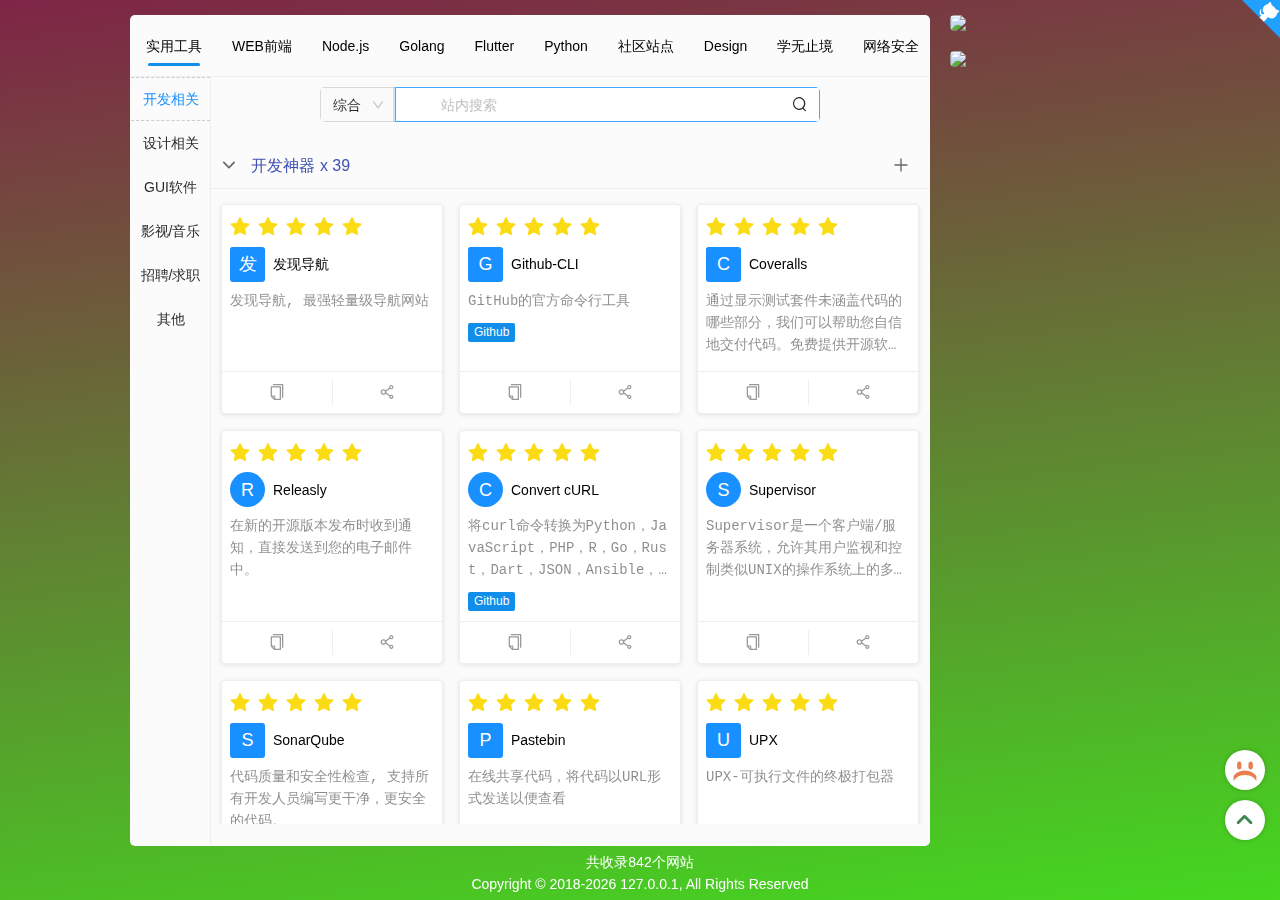
==== index.html @ 6e5c908f "Deploying to gh-pages from @ sfzylx/nav@ccaba9c7945f77d9b64f6b008d457f364b54fd8f 🚀" ====
<!DOCTYPE html>
<!--
                                                                          
                                 .--,-``-.                              
                                /   /     '.                            
                               / ../        ;                           
      ,---,                    \ ``\  .`-    '                   ,---,  
  ,-+-. /  |               .---.\___\/   \   :               ,-+-. /  | 
 ,--.'|'   |  ,--.--.    /.  ./|     \   :   |      ,---.   ,--.'|'   | 
|   |  ,"' | /       \ .-' . ' |     /  /   /      /     \ |   |  ,"' | 
|   | /  | |.--.  .-. /___/ \: |     \  \   \     /    / ' |   | /  | | 
|   | |  | | \__\/: . .   \  ' . ___ /   :   |   .    ' /  |   | |  | | 
|   | |  |/  ," .--.; |\   \   '/   /\   /   :   '   ; :__ |   | |  |/  
|   | |--'  /  /  ,.  | \   \  / ,,/  ',-    .___'   | '.'||   | |--'   
|   |/     ;  :   .'   \ \   \ \ ''\        ;/  .\   :    :|   |/       
'---'      |  ,     .-./  '---" \   \     .' \  ; \   \  / '---'        
            `--`---'             `--`-,,-'    `--" `----'               
                      
                     2018/4/26   www.nav3.cn

        ,+++++++++++++++++++++++++++++++++++++++++++++++++.
        ( We want you! https://github.com/xjh22222228/nav )
        `-,+++++++++++++++++++++++++++++++++++++++++++++++'
-->
<html data-critters-container>
  <head>
    <meta charset="utf-8">
    <base href="./">
    <meta name="author" content="https://github.com/xjh22222228">
    <meta http-equiv="X-UA-Compatible" content="IE=edge, chrome=1">
    <meta name="viewport" content="width=device-width, initial-scale=1, shrink-to-fit=no, minimum-scale=1.0, maximum-scale=1.0, user-scalable=no">
    <meta name="renderer" content="webkit">
    <!-- nav.config-start --><!-- https://github.com/xjh22222228/nav -->
  <title>发现导航 - 精选实用导航网站</title>
  <meta name="description" content="发现导航是一个轻量级免费且强大的导航网站">
  <meta name="keywords" content="免费导航,开源导航" id="xjh_2">
  <link rel="icon" href="https://gcore.jsdelivr.net/gh/xjh22222228/public@gh-pages/nav/logo.svg">
  <link rel="apple-touch-icon" href="https://gcore.jsdelivr.net/gh/xjh22222228/public@gh-pages/nav/logo.svg"><!-- nav.config-end -->
    <link rel="stylesheet" href="assets/fonts/iconfont.css" media="print" onload="this.media='all'"><noscript><link rel="stylesheet" href="assets/fonts/iconfont.css"></noscript>
    <link rel="stylesheet" href="//unpkg.com/swiper/swiper-bundle.min.css">
    <!-- nav.headerContent-start -->
    <!-- nav.headerContent-end -->
  <style>html,body{width:100%;height:100%}*,*:before,*:after{box-sizing:border-box}html{font-family:sans-serif;line-height:1.15;-webkit-text-size-adjust:100%;-ms-text-size-adjust:100%;-ms-overflow-style:scrollbar;-webkit-tap-highlight-color:rgba(0,0,0,0)}body{margin:0;color:#000000d9;font-size:14px;font-family:-apple-system,BlinkMacSystemFont,Segoe UI,Roboto,Helvetica Neue,Arial,Noto Sans,sans-serif,"Apple Color Emoji","Segoe UI Emoji",Segoe UI Symbol,"Noto Color Emoji";font-variant:tabular-nums;line-height:1.5715;background-color:#fff;font-feature-settings:"tnum"}p{margin-top:0;margin-bottom:1em}html{--antd-wave-shadow-color:#1890ff;--scroll-bar:0}@charset "UTF-8";html{-ms-text-size-adjust:100%;-webkit-text-size-adjust:100%}body{min-height:100vh;-webkit-font-smoothing:antialiased;-moz-osx-font-smoothing:grayscale;-webkit-overflow-scrolling:touch;font-size:14px}</style><link rel="stylesheet" href="styles.bec38e1c0e4fe6eb.css" media="print" onload="this.media='all'"><noscript><link rel="stylesheet" href="styles.bec38e1c0e4fe6eb.css"></noscript></head>
  <body class="dark-scrollbar-border" id="x-j-h">
    <app-xiejiahe>
      <!-- nav.loading-start --><style>.l__1{z-index:999;position:fixed;top:0;left:0;right:0;bottom:0;background-color:#fff;display:flex;align-items:center;justify-content:center;flex-direction:column;}.l__2{width:200px;height:200px;background:url("https://gcore.jsdelivr.net/gh/xjh22222228/public@gh-pages/nav/0020f4d5-9f70-4b7f-87d4-61310d1db8d1.svg");background-repeat:repeat;}.l__3{font-size:18px;margin-top:15px;font-weight:bold;color:#000;}</style>
<div class="l__1"><div class="l__2"></div><div class="l__3">......</div></div><!-- nav.loading-end -->
    </app-xiejiahe>

    <!-- nav.seo-start -->
<div data-url="https://github.com/xjh22222228/nav" data-server-time="1725008921362" data-a="x.i.e-jiahe" data-date="2024-08-30 17:08:41" data-version="8.8.1" id="META-NAV" style="z-index:-1;position:fixed;top:-10000vh;left:-10000vh;">
<div>发现导航</div><p>发现导航, 最强轻量级导航网站</p><div>Github-CLI</div><p>GitHub的官方命令行工具</p><div>Coveralls</div><p>通过显示测试套件未涵盖代码的哪些部分，我们可以帮助您自信地交付代码。免费提供开源软件库</p><div>Releasly</div><p>在新的开源版本发布时收到通知，直接发送到您的电子邮件中。</p><div>Convert cURL</div><p>将curl命令转换为Python，JavaScript，PHP，R，Go，Rust，Dart，JSON，Ansible，Elixir。</p><div>Supervisor</div><p>Supervisor是一个客户端/服务器系统，允许其用户监视和控制类似UNIX的操作系统上的多个进程。</p><div>SonarQube</div><p>代码质量和安全性检查, 支持所有开发人员编写更干净，更安全的代码。</p><div>Pastebin</div><p>在线共享代码，将代码以URL形式发送以便查看</p><div>UPX</div><p>UPX-可执行文件的终极打包器</p><div>askgit</div><p>使用SQL查询git存储库。生成报告，执行状态检查，分析代码库。</p><div>Sentry</div><p>Web应用程序，移动应用程序和游戏的实时崩溃报告。</p><div>randomuser</div><p>随机用户生成器是用于生成占位符用户信息的免费API。 获取个人资料照片，姓名等。 对于人们来说，就像Lorem Ipsum。</p><div>github-readme-stats</div><p>在你的 README 中 获取动态生成的 GitHub 统计信息</p><div>Hits</div><p>了解有多少人正在查看您的GitHub项目的简单方法</p><div>GitHub 文件加速</div><p>GitHub 文件加速</p><div>Shields IO</div><p>svg生成版本号图标</p><div>FunDebug</div><p>支持前端JavaScript，后端Node.js以及微信小程序错误监控</p><div>Asciiworld</div><p>WA！原来那些年程序猿搞怪的注释都在这里</p><div>jsfiddle</div><p>强大的前端代码在线演示的网站</p><div>CODEIF</div><p>变量命名神器</p><div>ASCIIFlow Infinity</div><p>无限的ASCII图表，保存到谷歌驱动器，调整大小，自由绘制，并直接输出到文本/HTML。</p><div>gitzip</div><p>它可以将GITHUB存储库的子文件夹/子目录作为zip并下载</p><div>Server酱</div><p>「Server酱」，英文名「ServerChan」，是一款「程序员」和「服务器」之间的通信软件。</p><div>mkcert</div><p>一个简单的零配置工具，可以使用您喜欢的任何名称制作本地可信赖的SSL开发证书</p><div>carbon</div><p>创建和分享源代码的精美图像</p><div>setup-ipsec-vpn</div><p>用于构建您自己的IPsec VPN服务器的脚本，在Ubuntu，Debian和CentOS上使用IPsec / L2TP和Cisco IPsec</p><div>nginxconfig</div><p>nginx配置生成器</p><div>GraphQL Explorer</div><p>GraphQL资源管理器利用真实的、实时的生产数据</p><div>patorjk</div><p>将文本转换成ASCII</p><div>lens</div><p>Lens控制Kubernetes集群所需的唯一IDE。它是适用于MacOS，Windows和Linux操作系统的独立应用程序。它是开源的，免费的。</p><div>public-apis</div><p>一些可用在 Web 或软件开发的开放 API 接口</p><div>astexplorer</div><p>一个Web工具，用于探索由各种解析器生成的AST</p><div>uTools</div><p>uTools是一个极简、插件化、跨平台的现代桌面软件。通过自由选配丰富的插件，打造你得心应手的工具集合</p><div>ihateregex</div><p>正则表达式备忘录</p><div>Oh My ZSH</div><p>是一个开放源代码，社区驱动的框架，用于管理zsh配置。</p><div>Tampermonkey</div><p>一款免费的浏览器扩展和最为流行的用户脚本管理器</p><div>Greasy Fork</div><p>提供用户脚本的网站</p><div>免费代理</div><p>免费HTTP代理IP</p><div>Google Workspace</div><p>Google Workspace状态信息中心</p><div>eoLinker接口管理平台</div><p>国内最大的在线接口管理服务方案供应商</p><div>YApi</div><p>YApi 是一个可本地部署的、打通前后端及QA的、可视化的接口管理平台</p><div>RAP2</div><p>Web接口管理工具，开源免费，接口自动化，MOCK数据自动生成，自动化测试，企业级管理。阿里妈妈MUX团队出品</p><div>showdoc</div><p>一个非常适合IT团队的在线API文档、技术文档工具</p><div>docsify</div><p>一个神奇的文档站点生成器</p><div>apiDoc</div><p>RESTful Web API文档生成器</p><div>docusaurus</div><p>易于维护的开源文档网站</p><div>禅道</div><p>禅道是灵活的项目管理软件</p><div>Tapd</div><p>一站式敏捷研发协作云平台, 凝聚腾讯研发方法及敏捷实践精髓, 助力企业研发更高效、协作更敏捷</p><div>Hoppscotch</div><p>一个免费，快速，美观的API请求构建器，供10万多个开发人员使用。(原名叫 Postwoman)</p><div>Sunny-Ngrok</div><p>一条命令解决的外网访问内网问题，无需任何配置，下载客户端之后直接一条命令让外网访问您的内网不再是距离</p><div>frp</div><p>一个快速反向代理，可帮助您将NAT或防火墙后面的本地服务器暴露给Internet。</p><div>zan-proxy</div><p>本地代码调试线上页面，环境再也不是问题</p><div>ngrok</div><p>ngrok是一个反向代理，通过在公共的端点和本地运行的 Web 服务器之间建立一个安全的通道。ngrok可捕获和分析所有通道上的流量，便于后期分析和重放</p><div>查MD5</div><p>MD5在线解密|md5在线破解|批量破解md5网站</p><div>JSON Web Tokens</div><p>jwt 在线解码</p><div>base64</div><p>base64在线解码编码</p><div>ipify</div><p>一个简单的公共IP地址API</p><div>归属地查询</div><p>淘宝免费归属地查询</p><div>draw</div><p>免费的在线图表软件，用于制作流程图、流程图、组织图、UML、ER和网络图</p><div>ProcessOn</div><p>免费在线作图工具,UML作图,UI界面原型设计,iOS原型设计,BPMN,流程图,思维导图,多人协作绘图</p><div>蓝湖</div><p>蓝湖是一款设计图共享平台,帮助互联网团队管理设计图</p><div>Zeplin</div><p>为设计师和前端而生的协作应用</p><div>幕布</div><p>极简大纲笔记 | 一键生成思维导图</p><div>声享</div><p>在线制作 PPT，让分享更有价值</p><div>墨刀</div><p>原型设计工具，web原型设计工具，app原型设计工具</p><div>小智LOGO</div><p>LOGO在线制作神器 - 3分钟完成LOGO设计在线生成</p><div>创客贴</div><p>一款简单易用、功能强大的线上图形设计工具</p><div>在线制作图表</div><p>信息图表是一种易于使用的信息图表和图表制造商。创建和分享美丽的信息图表，在线报告和互动地图。在这里做你自己</p><div>CLIPPING MAGIC</div><p>删除图像背景在线。使背景透明，白色等编辑，裁剪，旋转，固定颜色，添加阴影，一款在线抠图工具</p><div>稿定抠图</div><p>稿定设计是一款专为淘宝店主、新媒体运营人员和修图爱好者打造的免费在线抠图工具。</p><div>UZER.ME</div><p>超级应用空间致力于全生命周期的文档管理,无需安装,即可在线编辑Office, CAD,PS等任意格式文档,支持远程协作,全文检索,版本管理,权限管理,安全外发等.提高工作效率,降低安全风险</p><div>launchaco</div><p>免费在线制作LOGO</p><div>鹿班</div><p>鹿班 - 让设计更美好(阿里出品)</p><div>图片裁剪</div><p>在线裁剪照片大小尺寸</p><div>Bitwarden</div><p>个人和企业在任何设备上存储，共享和保护敏感数据的最简单，最安全的方法</p><div>Typeora</div><p>Typora是一款跨平台的最小Markdown编辑器，可为Markdown读者和作家提供无缝的体验</p><div>iterm2</div><p>iTerm2是Terminal的替代品，是iTerm的后续产品</p><div>Sourcetree</div><p>美丽的Git GUI中的简单性和强大功能</p><div>charles</div><p>Charles是HTTP代理/ HTTP监视器/反向代理，使开发人员可以查看其计算机与Internet之间的所有HTTP和SSL / HTTPS通信。这包括请求，响应和HTTP标头（其中包含cookie和缓存信息）。</p><div>Tunnelblick</div><p>适用于macOS的免费开源OpenVPN VPN客户端服务器软件。</p><div>Keka</div><p>macOS文件存档器, 储存更多，私密分享</p><div>Kap</div><p>使用Web技术构建的开源屏幕录像机。</p><div>Vscode</div><p>VScode是一款轻量级的编辑器，自由。 建立在开源上。 无处不在。</p><div>zenmap</div><p>开源免费的网络发现工具，通过它能够找出网络上在线的主机，并测试主机上哪些端口处于监听状态，接着通过端口确定主机上运行的应用程序类型与版本信息，最后利用它还能侦测出操作系统的类型和版本</p><div>obsproject</div><p>免费和开源软件，用于视频录制和实时流。</p><div>hyper</div><p>基于WEB技术的终端</p><div>Listary</div><p>Listary是Windows的革命性搜索实用程序，它使休闲用户和高级用户都能快速找到文件并启动应用程序！</p><div>vmware</div><p>利用VMware提供的软件定义的云，移动性，网络和安全解决方案来建立您的数字基础。</p><div>parallels</div><p>Mac和Windows虚拟化|管理Mac|VDI和RDS解决方案</p><div>mumu Android模拟器</div><p>网易MuMu[手游模拟器][安卓模拟器]</p><div>DBeaver</div><p>适用于开发人员，数据库管理员，分析师和所有需要使用数据库的人员的免费的多平台数据库工具。支持所有流行的数据库：MySQL，PostgreSQL，SQLite，Oracle，DB2，SQL Server，Sybase，MS Access，Teradata，Firebird，Apache Hive，Phoenix，Presto等</p><div>RedisDesktopManager</div><p>Redis Desktop Manager（又名RDM）—是用于Windows，Linux，MacOS和iPadOS的快速Redis数据库管理应用程序。</p><div>Sequel Pro</div><p>Sequel Pro是一个快速，易于使用的Mac数据库管理应用程序，用于处理MySQL数据库。</p><div>Robo 3T</div><p>一个现代，强大且由社区驱动的MongoDB管理工具</p><div>DataGrip</div><p>jetbrains出品的数据库管理系统</p><div>tableplus</div><p>用于关系数据库的现代，本地且友好的GUI工具：MySQL，PostgreSQL，SQLite等</p><div>TeamViewer</div><p>TeamViewer远程连接控制软件是一款随时随地连接到远程桌面电脑、移动设备及Iot,让远程连接过程更加的快速和安全,轻松实现对文件、网络及程序的实时支持或访问。</p><div>向日葵</div><p>向日葵远程控制软件是一款免费的集远程控制电脑手机、远程桌面连接、远程开机、远程管理、支持内网穿透的一体化远程控制管理工具软件</p><div>v2ray</div><p>用于构建代理绕过网络限制的平台。</p><div>clash</div><p>Go中基于规则的隧道</p><div>哔哩哔哩</div><p>国内知名的视频弹幕网站，这里有最及时的动漫新番，最棒的ACG氛围，最有创意的Up主</p><div>爱奇艺</div><p>拥有海量、优质、高清的网络视频的大型视频网站，专业的网络视频播放平台</p><div>Youtube</div><p>全球最大的视频网站</p><div>斗鱼</div><p>斗鱼 - 每个人的直播平台</p><div>疯狂影视搜索</div><p>疯狂影视搜索是一款全能影视搜索引擎，帮你找到最新影视资源，一站拥有无尽影视资源</p><div>全民vip视频在线解析</div><p>免费全网VIP视频会员免广告看电影！优酷vip解析，爱奇艺vip解析，腾讯vip解析，乐视vip解析，芒果vip解析</p><div>蜜蜂剪辑</div><p>免费在线视频剪辑、视频制作、视频剪切、视频转gif等实用功能</p><div>kk高清影院</div><p>kk高清影院,1080p电影下载,高清电影迅雷下载,免费高清电影网</p><div>自由的音乐</div><p>自由的音乐是一个免费试听并下载全网音乐的网站</p><div>智联招聘</div><p>智联招聘，更懂你的价值</p><div>前程无忧</div><p>招聘网,人才网,求职,找工作</p><div>BOSS直聘</div><p>BOSS直聘是权威领先的招聘网，开启人才网招聘求职新时代，让求职者与Boss直接开聊、加快面试、即时反馈，找工作就来BOSS直聘和Boss开聊吧</p><div>ResumeSample</div><p>程序员简历模板系列, WEB/IOS/Android/C++/node等以及通用程序员简历模板</p><div>程序员找工作黑名单</div><p>有些事情，应该被记住</p><div>看准网</div><p>看准网★中国领先的职场信息平台,专注于公司评论,晒工资,工资待遇,面试,公司福利等.您可以在看准网上匿名分享您的职业信息</p><div>TinyPNG</div><p>智能PNG和JPEG压缩，以质量和文件大小的完美平衡来优化您的图像</p><div>Squoosh</div><p>在浏览器中用不同的编解码器压缩和比较图像(Google出品)</p><div>草料二维码</div><p>用专业的二维码产品帮助企业创造价值</p><div>Feed 验证器</div><p>验证RSS是否符合标准规范</p><div>淘捏捏</div><p>淘宝信誉查询 - 淘捏捏卖家工具箱 淘宝信誉查询_淘宝信用查询_淘宝小号查询_淘宝黑号查询</p><div>天眼查</div><p>人人都在用商业安全工具_企业信息查询_公司查询_工商查询_企业信用信息查询系统</p><div>语雀</div><p>优雅高效的在线文档编辑与协同工具，让每个企业轻松拥有文档中心 - 阿里巴巴</p><div>求是潮云U盘</div><p>临时文件上传, 快速和稳定</p><div>云转换</div><p>在线免费转换视频,音频,YouTube视频到文字,视频到文字,音频到文字,语音转换成文字</p><div>Picdiet</div><p>独特且强悍的JavaScript算法，能极速压缩80%的图片大小，而不损害其质量</p><div>easyicon</div><p>在线图标转换ico、icns</p><div>Smallpdf</div><p>压缩pdf、各种文件格式转换pdf</p><div>Cool Backgrounds</div><p>生成非常酷的彩色背景图像</p><div>Unsplash Source</div><p>随机生成图片链接</p><div>石墨文档</div><p>一款轻便、简洁的在线协作文档工具，PC端和移动端全覆盖，支持多人同时对文档编辑和评论...</p><div>Emoji searcher</div><p>Emoji表情大全</p><div>imgURL</div><p>ImgURL是一个简单、纯粹的图床程序，让个人图床多一个选择</p><div>拷贝兔</div><p>跨平台分享工具，纯Web，IOS，MAC，Linux，Android互传</p><div>表格工具</div><p>一个功能强大的在线表格编辑器，支持Excel、Markdown、JSON、CSV、HTML等格式的相互转换</p><div>360查字体</div><p>360查字体 - 查版权，免纠纷</p><div>sejda</div><p>在线HTML转换pdf</p><div>AI人工智能图片放大</div><p>Bigjpg - 使用开源waifu2x人工智能深度卷积神经网络（CNN）智能无损免费放大图片</p><div>VVV文档在线导出工具</div><p>免费下载百度文库文档</p><div>在线文件编码识别</div><p>在线文件编码识别</p><div>iptv</div><p>收集来自世界各地的5000多个公共IPTV频道</p><div>临时邮箱</div><p>10分钟邮箱，临时邮箱，临时邮，临时电子邮箱，24小时邮箱，一次性邮箱，匿名邮箱，安全邮箱</p><div>jQuery</div><p>jQuery是一个JavaScript函数库</p><div>webpack</div><p>webpack是一个模块打包器</p><div>Babel</div><p>用于编写下一代 JavaScript 的编译器</p><div>ESLint</div><p>可组装的JavaScript和JSX检查工具</p><div>stylelint</div><p>一个强大的现代样式风格的linter</p><div>Mocha</div><p>Mocha是JavaScript的一种单元测试框架，既可以在浏览器环境下运行，也可以在Node.js环境下运行</p><div>MUI</div><p>MUI: 最接近原生APP体验的高性能前端框架</p><div>rollup</div><p>Rollup 是一个 JavaScript 模块打包器，可以将小块代码编译成大块复杂的代码，例如 library 或应用程序</p><div>standard</div><p>JavaScript样式指南，带有linter和自动代码修复程序</p><div>Faker</div><p>在Node.js和浏览器中生成大量逼真的假数据</p><div>sweetalert</div><p>JavaScript Alert 的漂亮替代品</p><div>Sortable</div><p>一个JavaScript库，用于在现代浏览器和触摸设备上对拖放列表进行重新排序</p><div>formilyjs</div><p>Formily 是一个由阿里巴巴集团多 BU 共建的面向中后台复杂场景的表单解决方案，它也是一个表单框架</p><div>rough-notation</div><p>一个小的JavaScript库，用于在网页上创建手绘动画并为其添加动画效果</p><div>AntV</div><p>AntV 是蚂蚁金服全新一代数据可视化解决方案</p><div>Lodash</div><p>Lodash是一个一致性、模块化、高性能的 JavaScript 实用工具库</p><div>Swiper</div><p>轻量级的移动设备触控滑块的js框架，使用硬件加速过渡</p><div>fastclick</div><p>Polyfill 解决移动端具有300ms延迟的库</p><div>Layer</div><p>丰富多样的Web弹出层组件,可轻松实现Alert/Confirm/Prompt/普通提示/页面区块/iframe/tips等等几乎所有的弹出交互</p><div>moment.js</div><p>一个轻量级的JavaScript日期库，用于解析，验证，操作和格式化日期</p><div>js-cookie</div><p>一个简单，轻量级的JavaScript API，用于处理浏览器cookie</p><div>qs</div><p>具有嵌套支持的查询字符串解析器</p><div>Mock.js</div><p>生成随机数据，拦截 Ajax 请求</p><div>GITALK</div><p>凹凸实验室出品的一款基于 Github Issue 和 Preact 开发的评论插件</p><div>prism</div><p>轻巧，强大，优雅的代码语法高亮</p><div>nprogress</div><p>顶部加载进度条</p><div>iNotify</div><p>JS实现浏览器标题闪烁，滚动，语音提示，Chrome/Safari/FireFox/IE通知</p><div>html2canvas</div><p>最流行的JavaScript屏幕截图</p><div>dayjs</div><p>使用与Moment.js兼容的API来解析，验证，操作和显示现代浏览器的日期和时间</p><div>JsBarcode</div><p>易于使用但功能强大的条形码生成器，适用于Web和Node.js</p><div>clipboard.js</div><p>现代复制到剪贴板。没有Flash。只需3kb gzipped。</p><div>lib-flexible</div><p>可伸缩布局方案, 淘宝rem解决方案</p><div>js-xss</div><p>根据白名单过滤HTML(防止XSS攻击)</p><div>mescroll</div><p>精致的下拉刷新和上拉加载 js框架.支持vue,完美运行于移动端和主流PC浏览器</p><div>better-scroll</div><p>灵感来自iscroll，它具有更好的滚动性能</p><div>pinyinjs</div><p>一个实现汉字与拼音互转的小巧web工具库</p><div>ms</div><p>使用此包可以轻松地将各种时间格式转换为毫秒。</p><div>ramda</div><p>适用于JavaScript程序员的实用函数库</p><div>decimal.js</div><p>JavaScript的任意精度Decimal类型 (0.1+0.2=0.3)</p><div>copy-to-clipboard</div><p>简单的模块公开copy功能，它将尝试使用execCommand与特定于IE的clipboardData接口的回退，最后，通常prompt使用适当的文本内容和消息</p><div>path-to-regexp</div><p>将字符串路径转换成正则表达式</p><div>autosize</div><p>autosize是一个小的独立脚本，可以自动调整textarea域的高度以适合文本</p><div>shake.js</div><p>监听手机设备摇动</p><div>progressbar</div><p>可以轻松地为Web创建响应式和时尚的进度栏。动画即使在移动设备上也表现良好</p><div>easy-mock</div><p>Easy Mock 是一个可视化，并且能快速生成模拟数据的持久化服务</p><div>Clamp.js</div><p>JS版本的多行文本溢出省略</p><div>json-bigint</div><p>带有bigints支持的JSON.parse / stringify</p><div>exif-js</div><p>用于读取EXIF图像元数据的JavaScript库</p><div>lunr.js</div><p>Lunr.js是一个用于浏览器的小型全文本搜索库。它为JSON文档建立索引，并提供一个简单的搜索界面来检索与文本查询最匹配的文档</p><div>hotkeys</div><p>强大的Javascript库，用于捕获键盘输入和输入的按键组合。它没有依赖性。</p><div>dom-to-image</div><p>使用HTML5 canvas从DOM节点生成图像</p><div>single-spa</div><p>使微前端变得简单</p><div>qiankun</div><p>为微型前端提供快速，简单和完整的解决方案</p><div>nanoid</div><p>一个很小的，安全的，URL友好的，唯一的JavaScript字符串ID生成器。</p><div>Numeral-js</div><p>一个用于格式化和处理数字的javascript库</p><div>ua-parser-js</div><p>用于从userAgent字符串检测浏览器，引擎，操作系统，CPU和设备类型/模型。支持浏览器和node.js环境</p><div>hammer.js</div><p>一个用于多点触摸手势的javascript库</p><div>i18next</div><p>i18next是一个非常流行的国际化框架，适用于浏览器或任何其他JavaScript环境（例如，node.js）。</p><div>js-lingui</div><p>JavaScript的可读，自动化和优化（5 kb）国际化</p><div>wow.js</div><p>基于Animate.css,向下滚动页面时显示CSS动画,轻松自定义动画设置：样式，延迟，长度，偏移，迭代...</p><div>Waves</div><p>受Google材质设计启发的点击效果, 波纹效果</p><div>velocity</div><p>加速JavaScript动画</p><div>anime</div><p>轻量级的JavaScript动画库。它适用于任何CSS属性，单个CSS转换，SVG或任何DOM属性以及JavaScript对象</p><div>Hover-Buttons</div><p>hover动画CSS / SCSS按钮</p><div>JavaScript-MD5</div><p>JavaScript MD5实现。兼容服务器端环境，如node.js，RequireJS等模块加载器和所有Web浏览器</p><div>js-sha1</div><p>JavaScript的简单SHA1哈希函数支持UTF-8编码。</p><div>js-base64</div><p>JavaScript的Base64实现</p><div>jsSHA</div><p>SHA-1，SHA-224，SHA3-224，SHA-256，SHA3-256，SHA-384，SHA3-384，SHA-512，SHA3-512，SHAKE128 ，和SHAKE256以及HMAC</p><div>crypto-js</div><p>加密标准的JavaScript库</p><div>pdf.js</div><p>PDF.js是一个使用HTML5构建的可移植文档格式（PDF）查看器</p><div>webuploader</div><p>百度出品，采用大文件分片并发上传，极大的提高了文件上传效率。</p><div>pdfmake</div><p>纯JavaScript中的客户端/服务器端PDF打印, HTML转换Pdf</p><div>ViewerJS</div><p>JavaScript中的文档阅读器, pdf/ppt/opt/odt等文件渲染成HTML</p><div>filepond</div><p>灵活而有趣的JavaScript文件上传库</p><div>FileSaver.js</div><p>客户端保存文件的解决方案，非常适合在客户端上生成文件的Web应用程序</p><div>jsPDF</div><p>一个使用JavaScript生成PDF的库</p><div>PhotoSwipe</div><p>适用于移动和桌面的JavaScript图像库, 图片预览</p><div>viewerjs</div><p>javascript图片预览</p><div>howler.js</div><p>现代 Web 音频 javascript 库</p><div>DPlayer</div><p>哇，这么可爱的HTML5 danmaku视频播放器</p><div>APlayer</div><p>哇，这么可爱的HTML5音乐播放器</p><div>three.js</div><p>JavaScript 3D引擎</p><div>flowy</div><p>创建流程图的最小JavaScript库</p><div>incubator-echarts</div><p>浏览器的功能强大的交互式图表和可视化库</p><div>d3</div><p>借助SVG，Canvas和HTML使数据栩栩如生。</p><div>uikit</div><p>一款轻量级、模块化的前端框架可快速构建强大的web前端界面</p><div>JsBridge</div><p>android java和javascript桥接，灵感来自微信webview jsbridge</p><div>DSBridge-Android</div><p>一个现代的跨平台JavaScript桥接，通过它您可以在JavaScript和本机之间同步或异步地调用彼此的功能</p><div>joi</div><p>对象模式验证</p><div>validator.js</div><p>字符串验证插件、表单验证</p><div>async-validator</div><p>异步验证器</p><div>yup</div><p>无效的简单对象架构验证</p><div>localForage</div><p>离线存储，使用简单但功能强大的API包装IndexedDB，WebSQL或localStorage。</p><div>introjs</div><p>为您的网站和项目提供新功能介绍和逐步用户指南的更好方法</p><div>shepherd</div><p>引导您的用户浏览您的应用程序</p><div>bootstrap-tour</div><p>使用Twitter Bootstrap Popovers快速方便地进行产品浏览</p><div>React</div><p>用于构建用户界面的 JavaScript 库</p><div>React Router</div><p>React 路由管理</p><div>Redux</div><p>React 状态管理</p><div>create-react-app</div><p>React官方脚手架</p><div>React Redux</div><p>Redux的官方React绑定(通常配合redux使用)</p><div>redux-actions</div><p>Redux的Flux标准action实用程序(用于生成action)</p><div>redux-thunk</div><p>Redux的Thunk中间件, 用于处理异步逻辑</p><div>redux-saga</div><p>一个旨在使应用程序副作用（即异步事物，如数据获取和不纯的东西，如访问浏览器缓存）更容易管理，执行更高效，易于测试，以及更好地处理故障的库</p><div>React Native</div><p>使用React构建原生APP程序的框架</p><div>React Navigation</div><p>为您的本地应用程序提供路由和导航</p><div>expo</div><p>用于制作跨平台移动应用程序的Expo平台</p><div>ant-design-mobile-rn</div><p>一个基于 React Native 的 UI 组件库</p><div>Ant Design</div><p>Ant Design - A UI Design Language</p><div>MATERIAL-UI</div><p>React 组件用于更快速、更简便的 web 开发。你也可以建立你自己的设计系统，或者从 Material Design 开始</p><div>element</div><p>elementUI组件库</p><div>react-bootstrap</div><p>基于Bootstrap 3构建的组件库</p><div>evergreen</div><p>Evergreen是一个React UI框架，用于在Web上构建雄心勃勃的产品。由Segment带给您。</p><div>@alifd/next</div><p>@alifd/next 是 Alibaba Fusion Design 的官方 React 实现, 赋能企业中后台产品开发</p><div>zent</div><p>Zent 是有赞 PC 端 WebUI 规范的 React 实现，提供了一整套基础的 UI 组件以及一些常用的业务组件</p><div>React95</div><p>装修一新的现代的应用程序做出React Windows95的UI组件。</p><div>rsuite</div><p>React Suite 是一套 React 组件库，为后台产品而生。同时也是一个具有贴心设计以及对开发者友好的 UI 框架</p><div>chakra-ui</div><p>适用于您的React应用程序的简单，模块化和可访问的UI组件</p><div>Ant Design Mobile</div><p>一个基于 Preact / React / React Native 的 UI 组件库</p><div>React Helmet</div><p>这个可重用的反应组件将管理对文档头的所有更改</p><div>react-image-crop</div><p>用于React的响应式图像裁剪工具</p><div>React Helmet</div><p>这个可重用的反应组件将管理对文档头的所有更改</p><div>react-transition-group</div><p>当React组件进入或离开DOM时执行动画的简单方法</p><div>React Loadable</div><p>用于加载具有promise的组件的更高阶组件 - 路由懒加载</p><div>react-swipe</div><p>基于swipe.js封装的react组件/走马灯</p><div>Ant Motion</div><p>使用 Ant Motion 能够快速在 React 框架中使用动画,我们提供了单项，组合动画，以及整套解决方案</p><div>video-react</div><p>网络视频播放器使用React库从头开始构建HTML5世界</p><div>react-keeper</div><p>一个react路由库，更适合移动端使用，拥有缓存等功能</p><div>Fusion Design</div><p>基于React构建的Web可配置组件库</p><div>recharts</div><p>基于 React和D3 的组合式图表库</p><div>react-json-view</div><p>JSON查看器</p><div>BizCharts</div><p>基于G2和React的强大数据可视化库</p><div>react-draggable</div><p>一个简单的组件，用于使元素可拖动</p><div>react-slick</div><p>react走马灯组件</p><div>react-color</div><p>react 拾色器</p><div>react-intl</div><p>国际化React应用程序。这个库提供了React组件和一个API，用于格式化日期，数字和字符串，包括复数形式和处理翻译</p><div>react-data-grid</div><p>使用React构建的类似于Excel的网格组件，具有编辑器，键盘导航，复制和粘贴等功能</p><div>react-virtualized</div><p>React组件可有效呈现大型列表和表格数据</p><div>react-live</div><p>一个用于实时编辑React组件的灵活组件库</p><div>formik</div><p>在React中轻松创建表单</p><div>react-move</div><p>一个React组件，它创建可移动，可拖动，可调整大小，可缩放，可旋转，可扭曲，可收缩，可分组，可捕捉。</p><div>react-dnd</div><p>React DnD是一组React实用程序，可帮助您构建复杂的拖放接口，同时保持组件分离</p><div>react-beautiful-dnd</div><p>漂亮的和可访问的拖放列表</p><div>react-rnd</div><p>一个可调整大小且可拖动的React组件。</p><div>ANT DESIGN PRO</div><p>开箱即用的中台前端/设计解决方案</p><div>enzyme</div><p>适用于React的JavaScript测试实用程序</p><div>Jest</div><p>Jest是一个令人愉快的JavaScript测试框架，专注于简单性。</p><div>umijs</div><p>插件化的企业级前端应用框架。</p><div>DvaJS</div><p>基于React和Redux的轻量级和elm风格框架</p><div>umijs/hooks</div><p>你可以将 umi hooks 使用在任何地方，和任意组件库搭配使用。虽然我们的代码示例都是基于 ant design 的，但是并不代表我们的 Hooks 只能和 ant design 配合使用</p><div>umi-plugin-cache-route</div><p>路由缓存，类似vue keep-alive</p><div>React.js 小书</div><p>这是一本关于 React.js 的小书</p><div>TypeScript-React-Starter</div><p>TypeScript和React的入门模板，带有详细的README，描述了如何将两者结合使用。</p><div>react-redux-typescript-guide</div><p>TypeScript中的React和 Redux - 使用说明</p><div>Mobx</div><p>简单、可扩展的状态管理</p><div>next.js</div><p>服务端渲染框架、SEO解决方案</p><div>nwb</div><p>适用于Web的React，Preact，Inferno和Vanilla JS应用，React库和其他npm模块的工具包，无需配置</p><div>ahooks</div><p>为 React Hooks 而生</p><div>react-app-rewired</div><p>覆盖create-react-app webpack配置而不弹出</p><div>Vue.js</div><p>渐进式JavaScript 框架</p><div>Vue Router</div><p>Vue Router 是 Vue.js 官方的路由管理器</p><div>Vuex</div><p>Vuex 是一个专为 Vue.js 应用程序开发的状态管理模式。</p><div>vue-devtools</div><p>vue.js调试工具</p><div>vue-cli</div><p>Vue.js开发的标准脚手架工具</p><div>vuepress</div><p>Vue 驱动的静态网站生成器</p><div>Vue SSR</div><p>Vue服务端渲染、SEO解决方案</p><div>vue-class-component</div><p>用于类式Vue组件的ECMAScript / TypeScript装饰器。</p><div>eslint-plugin-vue</div><p>Vue.js的官方ESLint插件</p><div>vite</div><p>Vite是一个经过验证的Web开发人员构建工具，可在开发过程中通过本机ES模块导入为您的代码提供服务，并将其与Rollup捆绑在一起进行生产</p><div>Vue 组合式 API</div><p>Vue 组合式 API在线文档阅读</p><div>iView</div><p>一套基于 Vue.js 的高质量UI 组件库</p><div>Element</div><p>一套为开发者、设计师和产品经理准备的基于 Vue 2.0 的桌面端组件库</p><div>Element Plus</div><p>支持Vue3.0的Element</p><div>Muse-UI</div><p>基于 Vue 2.0 优雅的 Material Design UI 组件库</p><div>Ant Design Vue</div><p>这里是 Ant Design 的 Vue 实现，开发和服务于企业级后台产品</p><div>vuetify</div><p>让Vue和Material Design的强大力量在开发上助您一臂之力</p><div>bootstrap-vue</div><p>BootstrapVue为Vue.js提供了最全面的Bootstrap 4组件和网格系统实现之一，并提供了广泛的自动WAI-ARIA可访问性标记</p><div>vue-material</div><p>Vue material简单，轻巧，完全符合Google Material Design规范</p><div>buefy</div><p>Buefy是一个基于Bulma框架和设计的Vue.js响应式UI组件的轻量级库。</p><div>vant</div><p>轻量、可靠的移动端 Vue 组件库</p><div>vux</div><p>一个凑合的 Vue.js 移动端 UI 组件库</p><div>cube-ui</div><p>基于 Vue.js 实现的精致移动端组件库</p><div>Mand Mobile</div><p>面向金融场景的Vue移动端UI组件库，丰富、灵活、实用，快速搭建优质的金融类产品，让复杂的金融场景变简单</p><div>Mint UI</div><p>基于 Vue.js 的移动端组件库</p><div>NutUI</div><p>一套京东风格的轻量级移动端Vue组件库</p><div>vue-awesome-swiper</div><p>基于swiper封装的轮播图组件</p><div>vue-meta</div><p>管理Vue 2.0组件中的页面元信息。支持SSR + Streaming</p><div>vue-scroller</div><p>Vue Scroller是Vonic UI 的基础组件。为了平滑滚动，拉动刷新和无限加载。</p><div>vue-infinite-loading</div><p>Vue.js的无限滚动插件(支持向上和向下)</p><div>iview-admin</div><p>基于iView的Vue 2.0管理系统模板</p><div>nuxt</div><p>Vue.js 通用应用框架</p><div>创建nuxt的脚手架工具</div><p>create-nuxt-app</p><div>Angular</div><p>一个框架，移动 & 桌面</p><div>angular-cli</div><p>用于Angular CLI脚手架工具</p><div>augury</div><p>Angular调试和可视化工具</p><div>NG-ZORRO</div><p>基于Ant Design的Angular企业级UI组件</p><div>ng-bootstrap</div><p>基于Bootstrap 4的Angular组件</p><div>element-angular</div><p>Element Angular组件库</p><div>primeng</div><p>PrimeNG是Angular的丰富UI组件的集合</p><div>material</div><p>Material Design是一个统一的视觉，动作和交互设计系统的规范，适用于不同的设备。</p><div>material</div><p>Material Design是一个统一的视觉，动作和交互设计系统的规范，适用于不同的设备。</p><div>小程序开发</div><p>微信小程序</p><div>小游戏开发</div><p>微信小游戏</p><div>mpvue</div><p>Vue.js 开发小程序的前端框架。框架基于 Vue.js 核心</p><div>wepy</div><p>官方小程序组件化开发框架</p><div>mpx</div><p>Mpx是一款致力于提高小程序开发体验的增强型小程序框架(滴滴出品，基于vue)</p><div>uni-app</div><p>uni-app 是使用 Vue 语法开发小程序、H5、App的统一框架</p><div>omix</div><p>腾讯原生小程序框架 OMIX 2.0</p><div>vant-weapp</div><p>轻量、可靠的小程序 UI 组件库</p><div>weui-wxss</div><p>这是一套基于样式库weui-wxss开发的小程序扩展组件库，同微信原生视觉体验一致的UI组件库</p><div>wxParse</div><p>wxParse-微信小程序富文本解析自定义组件，支持HTML及markdown解析</p><div>mpvue-wxParse</div><p>适用于 Mpvue 的微信小程序富文本解析自定义组件</p><div>echarts-for-weixin</div><p>ECharts 的微信小程序版本</p><div>腾讯位置服务</div><p>微信小程序原生LBS能力的最佳拍档</p><div>ColorUI</div><p>鲜亮的高饱和色彩，专注视觉的小程序组件库</p><div>weapp-input-frame</div><p>验证码、支付密码输入框组件</p><div>JS接口签名校验工具</div><p>微信 JS 接口签名校验工具</p><div>接口调试工具</div><p>微信公众平台接口调试工具</p><div>computed</div><p>小程序自定义组件 computed / watch 扩展</p><div>awesome-github-wechat-weapp</div><p>微信小程序开源项目库汇总</p><div>awesome-wechat-weapp</div><p>微信小程序开发资源汇总</p><div>微信开放社区</div><p>小程序开发者专区，微信公众平台,微信开放社区,开发者专区</p><div>wechat-format</div><p>微信公众号排版编辑器，转换 Markdown 到微信特制的 HTML</p><div>微信开放平台</div><p>微信开放平台</p><div>CSS3 UI Lib</div><p>CSS动画集成、在线调试阴影</p><div>CSS Sprites Generator</div><p>CSS雪碧图生成</p><div>CSS渐变调试器</div><p>前端开发调试CSS渐变必备神器</p><div>Animista</div><p>在线生成CSS动画</p><div>CSS Gradient</div><p>CSS渐变调试并生成CSS代码</p><div>Grabient</div><p>CSS渐变调试并生成CSS代码，还可以角度变换</p><div>px与em单位转换</div><p>px与em单位转换</p><div>CSS三角形產生器</div><p>CSS三角形產生器 - 使用純CSS繪畫三角形</p><div>SassMeister</div><p>将sass语法转换成CSS语法</p><div>transfonter</div><p>字体图标转换Base64</p><div>Loading集合</div><p>上千种Loading认你选</p><div>CSS Reference</div><p>css参考是一个免费的视觉指导css。它以最受欢迎的特性为特色，并用插图和动画示例对其进行说明</p><div>在线CSS阴影调试</div><p>CSS3 Box Shadow(阴影)效果在线调试工具</p><div>正则表达式验证器</div><p>验证JavaScript正则表达式</p><div>JSON在线解析及格式化验证</div><p>json在线解析,json格式化,json格式验证,json转xml,xml转json</p><div>prettier</div><p>Prettier是一个固定的代码格式化程序。它通过解析代码并使用自己的规则重新打印它来强制执行一致的样式，这些规则考虑了最大行长度，并在必要时包装代码</p><div>正则表达式在线测试</div><p>正则表达式在线测试</p><div>spy-debugger</div><p>微信调试，各种WebView样式调试、手机浏览器的页面真机调试。便捷的远程调试手机页面、抓包工具，支持：HTTP/HTTPS，无需USB连接设备</p><div>VConsole</div><p>一个轻量、可拓展、针对手机网页的前端开发者调试面板</p><div>Staticfile CDN</div><p>免费CDN服务，包括 JavaScript、CSS、图片和 swf 等静态文件</p><div>jsDelivr</div><p>jsDelivr – 开源 CDN</p><div>BootCDN</div><p>稳定、快速、免费的前端开源项目 CDN 加速服务</p><div>cdnjs</div><p>面向Web开发人员的免费和开源公共Web CDN！</p><div>FunDebug</div><p>支持前端JavaScript，后端Node.js以及微信小程序错误监控</p><div>前端兼容性查询</div><p>前端查询API各个厂商兼容性情况</p><div>Browserhacks</div><p>Browserhacks是来自各个互联网的浏览器特定CSS和JavaScript hacks的广泛列表。</p><div>Character Entity Reference Chart</div><p>字符实体参考图，&gt;</p><div>awesome-web-editor</div><p>开源web编辑器汇总列表</p><div>jsfiddle</div><p>强大的前端代码在线演示的网站</p><div>jsperf</div><p>jsPerf旨在提供一种简单的方法来创建和共享测试用例，通过运行基准测试来比较不同JavaScript代码段的性能</p><div>codesandbox</div><p>codesandbox是为Web应用程序定制的在线编辑器。</p><div>HTML Reference</div><p>所有HTML元素和属性的免费指南参考</p><div>jsbin</div><p>一个轻量级的html/css/js在线编辑器Debug调试器</p><div>jsfuck</div><p>JSFuck是基于JavaScript原子部分的深奥和教育性编程风格。它仅使用六个不同的字符来编写和执行代码。</p><div>Bootstrap</div><p>Bootstrap 是一个用于快速开发 Web 应用程序和网站的前端框架</p><div>Sass</div><p>Sass 是成熟、稳定、强大的 CSS 扩展语言</p><div>Less</div><p>Less 是一门 CSS 预处理语言,它扩展了 CSS 语言,增加了变量、Mixin、函数等特性</p><div>magic</div><p>CSS3动画特效</p><div>Animate.css</div><p>CSS动画的跨浏览器库,简单易用</p><div>normalize.css</div><p>使浏览器更加一致地呈现所有元素并符合现代标准。它只针对需要规范化的样式</p><div>Hover</div><p>CSS3动力悬停效果的集合，适用于链接，按钮，徽标，SVG，特色图像等</p><div>github-markdown-css</div><p>复制GitHub Markdown样式的最小CSS量</p><div>autoprefixer</div><p>Autoprefixer是一款自动管理浏览器前缀的插件，它可以解析CSS文件并且添加浏览器前缀到CSS内容里</p><div>vivify</div><p>Vivify是免费的CSS动画库。</p><div>cubic-bezier</div><p>在线制作CSS动画</p><div>iconfont</div><p>阿里妈妈MUX倾力打造的矢量图标管理、交流平台</p><div>Font Awesome</div><p>一套绝佳的图标字体库和CSS框架</p><div>LivIcons Evolution</div><p>会动的纯svg矢量图标库</p><div>ionicons</div><p>适用于Ionic Framework和Web应用程序的高级图标字体</p><div>material-design-icons</div><p>Google的Material Design图标</p><div>css battle</div><p>在线比拼CSS</p><div>学习CSS布局</div><p>学习CSS布局</p><div>TypeScript</div><p>TypeScript 是一种由微软开发的自由和开源的编程语言，它是JavaScript的一个超集</p><div>TypeSearch</div><p>搜索typescript 类型包 @types/node</p><div>DefinitelyTyped</div><p>高质量TypeScript类型定义的存储库</p><div>typescript-eslint</div><p>Monorepo用于所有工具，使ESLint能够支持TypeScript</p><div>awesome-typescript</div><p>用于客户端和服务器端开发的强大TypeScript资源的集合。在TypeScript中编写精彩的JavaScript</p><div>TypeScript 入门教程</div><p>TypeScript 入门教程</p><div>JavaScript 20 年</div><p>JavaScript 20 年</p><div>你不知道的JavaScript</div><p>你不知道的JavaScript</p><div>现代 JavaScript 教程</div><p>以最新的 JavaScript 标准为基准。通过简单但足够详细的内容，为你讲解从基础到高阶的 JavaScript 相关知识</p><div>ECMAScript 6入门</div><p>ECMAScript 6入门</p><div>JavaScript教程</div><p>JavaScript 标准参考教程</p><div>JavaScript Puzzlers</div><p>你真的了解JavaScript吗？来试试吧！</p><div>InterviewMap</div><p>打造最好的面试图谱</p><div>飞冰早报</div><p>飞冰早报</p><div>jsdoc</div><p>用于JavaScript的API文档生成器。</p><div>30 seconds of code</div><p>精选的有用JavaScript代码段集合，您可以在30秒或更短的时间内理解这些代码段。</p><div>33-js-concepts</div><p>JavaScript开发者应懂的33个概念</p><div>ECMAScript Proposals</div><p>跟踪ECMAScript 提案</p><div>ecma262</div><p>ECMA-262的状态，流程和文档</p><div>JavaScript 秘密花园</div><p>JavaScript 语言最古怪用法的文档集合</p><div>Airbnb JavaScript 编码规范</div><p>Airbnb JavaScript 编码规范</p><div>Daily-Interview-Question</div><p>工作日每天一道前端大厂面试题，祝大家天天进步，一年后会看到不一样的自己</p><div>javascript-algorithms</div><p>JavaScript 算法与数据结构</p><div>weekly</div><p>前端精读周刊</p><div>Node.js</div><p>Node.js® 是一个基于 Chrome V8 引擎 的 JavaScript 运行时</p><div>npm1</div><p>npm是JavaScript世界的包管理工具,并且是 Node.js 平台的默认包管理工具</p><div>urllib</div><p>在复杂的世界中请求HTTP(s)URL</p><div>formstream</div><p>multipart / form-data编码流，用于文件上传的帮助程序。</p><div>validate-npm-package-name</div><p>给我一个字符串，我会告诉你它是否是有效的npm软件包名称</p><div>Yarn</div><p>快速、可靠、安全的依赖管理</p><div>awesome-nodejs</div><p>Node.js软件包和资源</p><div>nodebestpractices</div><p>最大的Node.js最佳实践列表</p><div>NodeBB</div><p>基于Node.js的论坛软件，为现代网站</p><div>Ghost</div><p>Ghost 是基于 Node.js 构建的开源博客平台。Ghost 具有易用的书写界面和体验,博客内容默认采用 Markdown 语法书写。Ghost 的目标是取代臃肿的 Wordpress</p><div>nodebestpractices</div><p>Node.js 最佳实践, 最大的汇集，且每周都在增长 - 当前，超过50个最佳实现，样式指南，架构建议已经呈现</p><div>request</div><p>简化的HTTP请求客户端</p><div>superagent</div><p>一个小型渐进式客户端HTTP请求库，Node.js模块具有相同的API，具有许多高级HTTP客户端功能</p><div>axios</div><p>基于Promise的HTTP客户端，用于浏览器和node.js</p><div>node-fetch</div><p>一个轻量级的模块，将window.fetch带到Node.js</p><div>bent</div><p>带有async await的功能性JS HTTP客户端（Node.js和Fetch）</p><div>superagent-proxy</div><p>superagent代理扩展，这使您可以通过某种代理来代理HTTP请求</p><div>Puppeteer</div><p>Puppeteer是一个Node库，它提供了一个高级API来通过DevTools协议控制Chromium或Chrome</p><div>cypress</div><p>对浏览器中运行的所有内容进行快速，轻松和可靠的测试，（类Puppeteer）</p><div>Mocha</div><p>Node.js和浏览器的简单，灵活，有趣的JavaScript测试框架</p><div>chai</div><p>node.js的BDD/TDD断言框架和可以与任何测试框架配对的浏览器</p><div>ava</div><p>未来的JavaScript测试运行器</p><div>Jest</div><p>Jest是一个令人愉快的JavaScript测试框架，专注于简单性。</p><div>testcafe</div><p>一个Node.js工具，用于自动化端到端Web测试</p><div>jest-puppeteer</div><p>使用Jest＆Puppeteer运行测试 🎪✨</p><div>ts-jest</div><p>具有对Jest的Sourcemap支持的TypeScript预处理器</p><div>jest-extended</div><p>扩展 jest 匹配器</p><div>node-mysql2</div><p>node.js的快速node-mysql兼容的mysql驱动程序</p><div>sequelize</div><p>基于 promise 的 Node.js ORM, 目前支持 Postgres, MySQL, SQLite 和 Microsoft SQL Server. 它具有强大的事务支持, 关联关系, 读取和复制等功能</p><div>mongoose</div><p>mongodb对象模型设计用于在异步环境中工作。</p><div>ioredis</div><p>适用于Node.js，以性能为中心且功能齐全的Redis客户端。</p><div>objection.js</div><p>Objection.js是Node.js的一个ORM ，它旨在避免使用SQL和底层数据库引擎的全部功能，同时尽可能简单地将magic保持在最低限度。</p><div>nedb</div><p>JavaScript数据库，用于Node.js，nw.js，electron和浏览器</p><div>typeorm</div><p>ORM for TypeScript和JavaScript（ES7，ES6，ES5）。支持MySQL，PostgreSQL，MariaDB，SQLite，MS SQL Server，Oracle，WebSQL数据库。适用于NodeJS，浏览器，Ionic，Cordova和Electron平台</p><div>knexjs</div><p>PostgreSQL，MySQL和SQLite3的查询构建器，旨在灵活，可移植且易于使用。</p><div>node-redis</div><p>高性能Node.js Redis客户端。</p><div>node-canvas</div><p>node-canvas是Node.js的Cairo -backed Canvas实现。</p><div>svg-captcha</div><p>在node.js中生成svg验证码</p><div>ccap</div><p>node.js使用C++库CImg生成验证码，无需安装任何其他库或软件</p><div>text-to-svg</div><p>将文本转换为SVG路径而不依赖于本机</p><div>svg2png</div><p>使用PhantomJS将SVG转换为PNG</p><div>node-http-proxy</div><p>一个HTTP可编程代理库，支持websocket。它适用于实现反向代理和负载平衡器等组件</p><div>http-proxy-middleware</div><p>用于连接，快速和浏览器同步的单线程node.js http-proxy中间件（基于node-http-proxy）</p><div>esprima</div><p>ECMAScript解析基础架构，可进行多用途分析, 将代码转换成AST</p><div>recast</div><p>JavaScript AST转换器，非破坏性漂亮打印机和自动源映射生成器</p><div>node-xlsx</div><p>NodeJS excel文件解析器和构建器</p><div>fs-extra</div><p>操作系统文件，用于替代内置的fs模块</p><div>js-xlsx</div><p>SheetJS社区版 - 电子表格工具包</p><div>node-archiver</div><p>文件压缩</p><div>wechat-oauth</div><p>微信公共平台OAuth接口消息接口服务中间件与API SDK</p><div>wechat-api</div><p>微信公共平台API</p><div>wechat</div><p>微信公共平台消息接口服务中间件</p><div>wechaty</div><p>是适用于微信个人帐户的Bot SDK ，可以帮助您创建6行javascript的机器人</p><div>Glob</div><p>匹配文件。 **/*.js</p><div>prompts</div><p>轻巧，美观和用户友好的交互式提示</p><div>enquirer</div><p>时尚，直观和用户友好的提示</p><div>cli-table3</div><p>带有Node.JS的CLI的漂亮unicode表</p><div>commander.js</div><p>node.js命令行界面的完整解决方案，受Ruby指挥官的启发</p><div>ora</div><p>优雅的终端微调器</p><div>Inquirer.js</div><p>常用交互式命令行用户界面的集合</p><div>shelljs</div><p>Node.js的可移植Unix shell命令</p><div>download-git-repo</div><p>下载并提取git存储库（GitHub，GitLab，Bitbucket）</p><div>node-semver</div><p>node的semver解析器</p><div>node-progress</div><p>node.js的灵活ascii进度条</p><div>node-qrcode</div><p>二维码生成</p><div>open</div><p>打开URL，文件，可执行文件等内容。跨平台。</p><div>ssh2</div><p>用纯JavaScript编写的SSH2客户端和服务器模块，用于node.js</p><div>minimist</div><p>解析参数选项</p><div>node-clear</div><p>清空终端屏幕信息</p><div>chalk</div><p>终端字符串样式</p><div>yargs</div><p>通过解析参数并生成优雅的用户界面来帮助您构建交互式命令行工具。</p><div>handlebars</div><p>JavaScript模板引擎</p><div>ejs</div><p>JavaScript模板引擎</p><div>mustache.js</div><p>使用JavaScript的无逻辑{{mustache}}模板</p><div>node-xml2js</div><p>简单的XML到JavaScript对象转换器。它支持双向转换。使用sax-js和 xmlbuilder-js</p><div>iconv-lite</div><p>纯JavaScript中转换字符编码。</p><div>node-uuid</div><p>在JavaScript中生成符合RFC的UUID</p><div>nativefier</div><p>使任何网页成为桌面应用程序</p><div>getmac</div><p>通过Node.js获取当前计算机的mac地址</p><div>http-server</div><p>一个简单的零配置命令行http服务器</p><div>node-schedule</div><p>Node的类似cron-like和非not-cron-like的作业调度程序。</p><div>qrcode-terminal</div><p>QRCode终端版</p><div>localtunnel</div><p>localtunnel将您的localhost暴露给世界，以便于测试和共享！无需混淆DNS或部署只是为了让其他人测试您的更改</p><div>passport</div><p>Node.js的简单，不显眼的身份验证</p><div>parameter</div><p>参数验证工具</p><div>bytes</div><p>用于解析字符串字节, b/kb/mb/gb/tb/pb</p><div>js-yaml</div><p>JavaScript YAML解析器和转储器。非常快</p><div>acorn</div><p>一个小型，基于JavaScript的快速JavaScript解析器</p><div>figlet.js</div><p>用JavaScript编写的FIG驱动程序，旨在完全实现FIGfont规范, 生成ascii</p><div>node-printer</div><p>本机 node.js 打印机</p><div>fontmin</div><p>无缝缩小字体</p><div>morgan</div><p>Node.js的HTTP请求记录器中间件</p><div>jsdom</div><p>与Node.js一起使用的各种Web标准的JavaScript实现</p><div>Electron</div><p>使用 JavaScript, HTML 和 CSS 构建跨平台的桌面应用</p><div>electron-packager</div><p>通过JS或CLI自定义和封装您的Electron应用程序与特定于操作系统的软件包（.app，.exe等）</p><div>electron-installer-dmg</div><p>使用AppDMG为电子应用程序创建DMG安装程序</p><div>electron-vue</div><p>基于 vue (基本上是它听起来的样子) 来构造 electron 应用程序的样板代码。</p><div>electron-builder</div><p>一个开箱即用的完整解决方案，用于将Electron, Proton Native or Muon 打包、构建成支持macOS, Windows and Linux三大系统的，可”自动更新”的可发布安装程序</p><div>electron-react-boilerplate</div><p>基于React可扩展跨平台应用程序的App</p><div>menubar</div><p>Electron创建菜单栏桌面应用程序的高级方法。</p><div>nw.js</div><p>从DOM/WebWorker层,直接调用所有的Node模块，使用现有的web技术，开启一个全新的编写应用的方式</p><div>nw-builder</div><p>以编程方式或通过CLI 构建适用于Mac，Win和Linux的NW.js应用程序。</p><div>nwjs-ffmpeg-prebuilt</div><p>FFMpeg预构建的二进制文件具有专有的编解码器和构建窗口。</p><div>nest</div><p>Nest 是一个用于构建高效，可扩展的 Node.js 服务器端应用程序的框架。它使用渐进式 JavaScript，内置并完全支持 TypeScript（但仍然允许开发人员使用纯 JavaScript 编写代码）并结合了 OOP（面向对象编程），FP（功能编程）和 FRP（功能反应编程）的元素</p><div>awesome-nestjs</div><p>NestJS的精选列表</p><div>Egg.js</div><p>Egg.js 为企业级框架和应用而生，我们希望由 Egg.js 孕育出更多上层框架，帮助开发团队和开发人员降低开发和维护成本</p><div>egg-validate</div><p>基于 parameter 封装的参数验证插件</p><div>egg-mailer</div><p>基于 nodemailer 封装的参数验证插件</p><div>Koa</div><p>Koa -- 基于Node.js 平台的下一代web开发框架</p><div>Express</div><p>Express - 快速、开放、极简的 Web 开发框架</p><div>node-inspector</div><p>Node.js调试器基于Blink Developer Tools</p><div>debug</div><p>一个微小的JavaScript调试工具，以Node.js核心的调试技术为模型。适用于Node.js和Web浏览器</p><div>ndb</div><p>ndb是针对Node.js的改进调试体验，由Chrome DevTools启用</p><div>nvm</div><p>Node版本管理器 - 用于管理多个活动node.js版本的简单bash脚本</p><div>nvm-windows</div><p>适用于Windows的node.js版本管理实用程序</p><div>nvs</div><p>Node Version Switcher - 用于在Node.js的版本和分支之间切换的跨平台工具(受到nvm的启发)</p><div>n</div><p>Node.js版本管理：无配置文件，无复杂的API，非常简单</p><div>log4js-node</div><p>log4js 是一个 nodejs 日志管理工具，可以将日志以各种形式输出到各种渠道。</p><div>node-bunyan</div><p>用于node.js服务的简单快速的JSON日志记录模块</p><div>yeoman</div><p>一套用于自动化开发工作流程的工具</p><div>nodemailer</div><p>发送来自Node.js的电子邮件 - 很容易就像蛋糕一样！</p><div>gh-pages</div><p>将文件发布到GitHub上的gh-pages分支的常规任务</p><div>terser</div><p>适用于ES6+的JavaScript解析器，mangler和压缩器工具包</p><div>Awehunt</div><p>npm包下载量曲线对比图</p><div>nodemon</div><p>监视node.js应用程序中的任何更改并自动重新启动服务器 - 非常适合开发</p><div>pkg</div><p>将Node.js项目打包成可执行文件</p><div>npm-check-updates</div><p>查找package.json或bower.json允许的更新版本的软件包依赖项</p><div>husky</div><p>husky 可以防止错误的 git commit, git push 等</p><div>bundlephobia</div><p>找出在项目中添加新的依赖项的包大小</p><div>npm-run-all</div><p>一个CLI工具，可并行或顺序运行多个npm脚本</p><div>dotenv</div><p>从.env加载用于nodejs项目的环境变量</p><div>cross-env</div><p>运行跨平台设置和使用环境变量的脚本</p><div>nrm</div><p>npm源快速切换， npm, cnpm, taobao, nj, 内网</p><div>Deno</div><p>一个安全的运行时的JavaScript和TypeScript</p><div>Deno 标准库</div><p>Deno 标准库</p><div>Deno</div><p>适用于Deno的Visual Studio Code插件</p><div>Golang</div><p>Go编程语言</p><div>go.dev</div><p>大规模构建快速，可靠，高效的软件</p><div>awesome-go</div><p>精选的Go框架，库和软件的精选列表</p><div>Goproxy</div><p>中国最可靠的 Go 模块代理</p><div>Go语言中文网</div><p>Go语言中文网</p><div>Go标准库中文文档</div><p>Go标准库中文文档</p><div>gin</div><p>Gin是用Go（Golang）编写的Web框架。它具有类似于martini的API，其性能比httprouter快40倍。如果您需要性能和良好的生产率，您会喜欢Gin</p><div>beego</div><p>beego是用于Go编程语言的开源，高性能Web框架</p><div>martini</div><p>Go的经典Web框架</p><div>echo</div><p>高性能，简约的Go Web框架</p><div>iris</div><p>最快的HTTP / 2 Go Web框架。AWS Lambda，gRPC，MVC，唯一路由器，Websocket，会话，测试套件，依赖注入等。expressjs和laravel的真正继承者|</p><div>fiber</div><p>Fiber是一个受Express启发的Web框架，建立在Fasthttp（Go最快的HTTP引擎）的基础上。 旨在简化零内存分配和性能的情况，以便快速开发。</p><div>Fyne</div><p>基于Material Design的Go跨平台GUI</p><div>logrus</div><p>Go的结构化，可插入日志记录。</p><div>zap</div><p>在Go中实现快速，结构化，水平的日志记录。</p><div>gorm</div><p>适用于Golang的绝佳ORM库，旨在对开发人员友好</p><div>ent</div><p>用于Go的简单但功能强大的实体框架，可轻松构建和维护具有大型数据模型的应用程序。</p><div>mysql</div><p>Go MySQL驱动程序是Go（golang）数据库/ sql包的MySQL驱动程序</p><div>sqlite3</div><p>sqlite3驱动程序</p><div>pq</div><p>适用于database/sql的Pure Go Postgres驱动程序</p><div>redis</div><p>用于Golang的类型安全的Redis客户端</p><div>json-iterator</div><p>高性能100％兼容的“ encoding / json”替代产品</p><div>blackfriday</div><p>Markdown处理器，安全、快速。</p><div>goldmark</div><p>用Go语言编写的markdown解析器。易于扩展，符合标准（CommonMark），结构合理。</p><div>goquery</div><p>接近jQuery语法的DOM解析库</p><div>go-yaml</div><p>yaml包使Go程序能够轻松地对yaml值进行编码和解码, 可以快速可靠地解析和生成YAML数据。</p><div>xurls</div><p>从文本中提取Urls</p><div>govalidator</div><p>参数验证程序，用于字符串，数字，切片和结构</p><div>validator</div><p>基于标签对结构和各个字段实现值验证。</p><div>ip</div><p>获取公网IP地址、v4/v6</p><div>terminal</div><p>提供了用于处理终端的支持功能，这在UNIX系统上很常见</p><div>gopsutil</div><p>用于检索正在运行的进程和系统利用率（CPU，内存，磁盘，网络，传感器）的信息。它主要用于系统监视，概要分析和限制进程资源以及管理正在运行的进程</p><div>air</div><p>Go热重载</p><div>go-micro</div><p>分布式系统开发框架</p><div>xlsx</div><p>xlsx是一个库，用于简化在Go程序中读写Microsoft Excel最新版本使用的XML格式。</p><div>email</div><p>Go强大而灵活的电子邮件库。</p><div>websocket</div><p>Go的一种快速，经过测试且广泛使用的WebSocket实现</p><div>jwt-go</div><p>Golang 实现的 JSON WEB TOKEN</p><div>cron</div><p>Go 实现的 cron 包</p><div>qrcode</div><p>二维码生成</p><div>casbin</div><p>权限管理库，支持Golang中的访问控制模型，如ACL，RBAC，ABAC</p><div>resty</div><p>用于Go的简单HTTP和REST客户端库</p><div>grpc-go</div><p>gRPC的Go语言实现。基于HTTP/2的RPC</p><div>colly</div><p>Colly提供了一个干净的界面来编写任何种类的爬虫</p><div>cors</div><p>使用net / http可配置的处理程序来处理CORS请求</p><div>color</div><p>CLI 控制台颜色渲染工具库, 支持Windows</p><div>cli</div><p>一个简单，快速且有趣的软件包，用于在Go中构建命令行应用</p><div>cobra</div><p>Cobra既是用于创建功能强大的现代CLI应用程序的库，又是用于生成应用程序和命令文件的程序</p><div>pb</div><p>Golang的控制台进度栏</p><div>mpb</div><p>Go cli应用程序的多进度条</p><div>promptui</div><p>命令行应用程序的交互式提示</p><div>godotenv</div><p>从`.env`文件加载环境变量。</p><div>go-prompt</div><p>受python-prompt-toolkit启发，在Go中构建强大的交互式提示。</p><div>gvm</div><p>Go版本管理器，类似 nvm</p><div>json-to-go</div><p>在线 JSON 转 Struct结构体</p><div>golangci-lint</div><p>Go的快速Linters Runner</p><div>The Go Playground</div><p>在线运行Golang</p><div>nuclei</div><p>Nuclei是基于模板的可配置目标扫描的快速工具，具有广泛的可扩展性和易用性。</p><div>jaeger</div><p>分布式链路追踪</p><div>delve</div><p>Delve是Go编程语言的调试器。</p><div>Go 入门指南</div><p>《The Way to Go》中文译本，中文正式名《Go 入门指南》</p><div>Go语言圣经</div><p>Go语言圣经 《The Go Programming Language》 中文版本</p><div>Go WEB 编程</div><p>Golang电子书介绍如何使用Golang建立网络</p><div>Go简易教程</div><p>《The Little Go Book》中文译本，中文正式名《Go简易教程》</p><div>Go by Example 中文版</div><p>Go by Example 是对 Go 基于实践的介绍，包含一系列带有注释说明的示例程序。</p><div>Go语言之旅</div><p>本指南涵盖了该语言的大部分重要特性，主要包括：基础、方法和接口、并发等</p><div>Go语言101</div><p>一本着墨于Go语法语义以及运行时相关知识点的编程指导书（Go 1.15就绪）。 此书旨在尽可能地帮助Go程序员更深更全面地理解Go语言</p><div>Go语言高级编程</div><p>本书涵盖CGO、Go汇编语言、RPC实现、Web框架实现、分布式系统等高阶主题，针对Go语言有一定经验想深入了解Go语言各种高级用法的开发人员(不推荐新手)</p><div>Mastering GO</div><p>《Mastering GO》中文译本，《玩转 GO》。</p><div>Mastering GO2</div><p>Mastering Go 第二版中文版来袭！</p><div>100天从新手到大师</div><p>Golang - 100天从新手到大师</p><div>project-layout</div><p>Go标准布局结构，项目架构结构参考。</p><div>编码规范</div><p>Uber Go 语言编码规范</p><div>Gin实战</div><p>WEB 框架Gin实战</p><div>Dart</div><p>Dart语言</p><div>DartPad</div><p>在线运行Dart语法</p><div>Dart packages</div><p>Dart packages</p><div>Flutter</div><p>Flutter是谷歌的移动UI框架，可以快速在iOS和Android上构建高质量的原生用户界面。 Flutter可以与现有的代码一起工作。在全世界，Flutter正在被越来越多的开发者和组织使用，并且Flutter是完全免费、开源的</p><div>Flutter Icon</div><p>Flutter内置Icon组件图标速查表</p><div>imei_plugin</div><p>用flutter在Android中获取imei的插件</p><div>multi_image_picker</div><p>Flutter插件，可让您在iOS和Android上显示多图像选择器。</p><div>sqflite</div><p>SQLite flutter plugin</p><div>dio</div><p>dio是一个强大的Dart Http请求库，支持Restful API、FormData、拦截器、请求取消、Cookie管理、文件上传/下载、超时、自定义适配器等</p><div>fish-redux</div><p>一个基于Redux状态管理的组合式flutter应用程序框架。它适用于建筑中型和大型应用。</p><div>flutter_pulltorefresh</div><p>一个提供上拉加载和下拉刷新的组件,同时支持Android和Ios</p><div>json_serializable</div><p>JSON序列化和反序列化的代码</p><div>flutter_swiper</div><p>flutter最强大的siwiper, 多种布局方式，无限轮播，Android和IOS双端适配</p><div>FlutterToast</div><p>适用于Flutter的Android Toast插件</p><div>dart-uuid</div><p>生成 RFC4122(v1,v4,v5) UUIDs</p><div>fluwx</div><p>Flutter版微信SDK.WeChat SDK for flutter.</p><div>Material Design</div><p>Material是一个由开源代码支持的设计系统，可以帮助团队构建高质量的数字体验</p><div>Flutter实战</div><p>Flutter实战</p><div>samples</div><p>Flutter示例和演示的集合</p><div>flutter-go</div><p>flutter 开发者帮助 APP，包含 flutter 常用 140+ 组件的demo 演示与中文文档</p><div>Flutter-Notebook</div><p>flutter相关功能demo的集合，它能够帮助您快速学习一些零碎的知识</p><div>plugins</div><p>Flutter团队维护的Flutter插件</p><div>awesome-flutter</div><p>很棒的清单，精选了最好的Flutter库，工具，教程，文章等</p><div>flutter-do</div><p>330+Widgets在线查看预览和使用。</p><div>flutter_wanandroid</div><p>基于Google Flutter的WanAndroid客户端，支持Android和iOS。包括BLoC、RxDart 、国际化、主题色、启动页、引导页，拥有较好的项目结构&比较规范的代码</p><div>Best-Flutter-UI-Templates</div><p>Best-Flutter-UI-模板, 对所有人完全免费。其内置的Flutter Dart。</p><div>Python</div><p>是一种解释型、面向对象、动态数据类型的高级程序设计语言。</p><div>PyPi</div><p>使用Python软件包索引查找，安装和发布Python软件包</p><div>PCU</div><p>python-check-updates, 检查 pip 当前依赖包最新版本</p><div>requests</div><p>requests是一个简单而优雅的HTTP库。</p><div>aiohttp</div><p>用于asyncio和Python的异步HTTP客户端/服务器框架</p><div>Scrapy</div><p>一个用于Python的快速高级Web爬虫框架。</p><div>selenium</div><p>浏览器自动化框架和生态系统。</p><div>beautifulsoup</div><p>可以从HTML或XML文件中提取数据的Python库</p><div>Pillow</div><p>友好的PIL前叉，是一个出色的图像处理库</p><div>numpy</div><p>使用Python进行科学计算的基本软件包。</p><div>pandas</div><p>功能强大的Python数据分析工具包</p><div>rich</div><p>Rich是一个Python库，用于在终端中提供富文本和精美的格式。</p><div>Fire</div><p>Python Fire是一个用于从绝对任何Python对象自动生成命令行界面（CLI）的库。</p><div>colorama</div><p>Python中简单的跨平台彩色终端文本</p><div>tqdm</div><p>适用于Python和CLI的快速，可扩展的进度栏</p><div>paramiko</div><p>领先的Python SSHv2协议库</p><div>click</div><p>Python可组合命令行界面工具包</p><div>JMESPath</div><p>JMESPath是JSON的查询语言</p><div>Django</div><p>具有期限的完美主义者的Web框架。</p><div>flask</div><p>用于构建Web应用程序的Python微框架。</p><div>简明 Python 教程</div><p>旨在于介绍如何使用 Python 语言进行编程的自由图书。它以教材与指南的形式为入门者介绍 Python 语言。如果你对电脑知识的了解仅限于如何保存文本文件的话，那这本书就是为你准备的。</p><div>100天从新手到大师</div><p>Python - 100天从新手到大师</p><div>Python 入门指南</div><p>Python 入门指南</p><div>What the f*ck Python!</div><p>一些有趣且鲜为人知的 Python 特性.</p><div>awesome-python-cn</div><p>Python 资源大全中文版</p><div>cheatsheet</div><p>Python大全备忘单</p><div>awesome-python</div><p>精选的Python框架，库，软件和资源的精选清单。</p><div>segmentfault</div><p>是中文领域最大的技术问答交流社区平台</p><div>掘金</div><p>一个帮助开发者成长的社区</p><div>DiyCode1</div><p>致力于构建开发工程师高端交流分享社区</p><div>黑客派</div><p>黑客派是程序员和设计师的聚集地，汇聚了严谨求实的工程师和富有创意的设计师</p><div>Node.js专业中文社区</div><p>国内最专业的 Node.js 开源技术社区，致力于 Node.js 的技术研究</p><div>吾爱破解</div><p>吾爱破解关注PC软件安全和移动安全领域，致力于软件安全与病毒分析的前沿</p><div>FreeBuf</div><p>FreeBuf黑客与极客,国内关注度最高的全球互联网安全媒体平台</p><div>IMWeb</div><p>Web前端 腾讯IMWeb 团队社区</p><div>Stack Overflow</div><p>全球最大的技术问答网站，是一个与程序相关的IT技术问答网站</p><div>React社区</div><p>React论坛社区</p><div>众成翻译</div><p>中国最好的技术翻译社区，最懂译者的翻译平台，奇虎360最大前端团队“奇舞团”出品</p><div>MDN web docs</div><p>Mozilla 开发者社区，是一个完整的学习平台，你可以在这里深入学习Web技术以及能够驱动Web的软件</p><div>DEV Community</div><p>在这里程序员分享想法并帮助彼此成长</p><div>V2EX</div><p>创意工作者们的社区</p><div>知乎</div><p>知乎，中文互联网最大的知识分享和社交平台</p><div>简书</div><p>简书是一个创作社区，任何人均可以在其上进行创作</p><div>小专栏</div><p>小专栏是一个专业人士的创作知识社区，在这里您可以看到各个领域最专业的专栏和观点</p><div>Hacker News</div><p>Hacker News</p><div>程序员客栈</div><p>程序员客栈是领先的程序员自由工作平台，未来互联网企业用人方式。提供优秀程序员为您进行网站建设制作、测试运维服务、人工智能AI、大数据区块链、软件开发等优质服务</p><div>职Q</div><p>智联招聘旗下专业的招聘求职社交问答平台，覆盖了求职、招聘、职业规划、升职加薪、面试技巧、工作经验分享等热门话 题，涉及各种行业职场问题，1.5亿用户的职场社区</p><div>煎蛋</div><p>煎蛋以译介方式传播网络新鲜资讯</p><div>Github</div><p>面向开源及私有软件项目的托管平台</p><div>码云</div><p>码云专为开发者提供稳定、高效、安全的云端软件开发协作平台</p><div>GitLab</div><p>用于仓库管理系统的开源项目，使用Git作为代码管理工具，并在此基础上搭建起来的web服务</p><div>Coding</div><p>面向开发者的云端开发平台，提供 git/svn 代码托管，代码质量分析，在线WebIDE，项目管理...</p><div>觅元素</div><p>觅元素,为您提供免费设计元素,设计元素的资源站</p><div>千库网</div><p>致力于为设计师提供最优质的素材</p><div>花瓣网</div><p>花瓣，陪你做生活的设计师</p><div>Dribbble</div><p>Dribbble是展示和宣传，推广，发现和探索设计的地方</p><div>万素网</div><p>万素网致力于为国内各行业设计师，网站编辑，新媒体工作人员提供免费png素材与背景图片服务</p><div>ArtStation</div><p>ArtStation是游戏，电影，媒体和娱乐艺术家的展示平台。它使艺术家能够以流畅的方式展示他们的作品集，发现和保持灵感，并与新的机会联系起来。</p><div>Design Templates - Canva</div><p>设计模板 - Canva</p><div>Unsplash</div><p>美丽，免费的照片。由世界上最慷慨的摄影师社区赠送。</p><div>稿定设计</div><p>电商素材、新媒体配图、手机海报等。</p><div>unDraw</div><p>带有开源插图的设计项目，可满足您可以想象和创建的任何想法。 免费使用您的颜色创建漂亮的网站，产品和应用程序</p><div>UI中国用户体验设计平台</div><p>UI中国用户体验平台,中国用户体验联盟理事单位。国内极具影响力的设计平台之一。十多年来,携手会员150万+,共同致力于为设计师与企业搭建健康的设计生态！</p><div>GitHub Octodex</div><p>由GitHub Design团队创建和维护的所有吉祥物素材</p><div>Collect UI</div><p>从每日ui档案库及其他收集的每日灵感。 根据Dribbble拍摄的照片，手工挑选，每天更新</p><div>icons8</div><p>下载免费图标，音乐，素材图片，矢量，UX插图和视频音乐</p><div>vectorlogo</div><p>3000多种精美的SVG徽标，非常适合您的自述文件或积分页面</p><div>shareicon</div><p>超过25万个icon免费集合</p><div>SVG Logos</div><p>超过1000+SVG Logos集合</p><div>iconfont</div><p>阿里妈妈MUX倾力打造的矢量图标管理、交流平台</p><div>iconscount</div><p>免费下载图标，插图和库存照片</p><div>创客贴</div><p>一款简单易用、功能强大的线上图形设计工具</p><div>Ps Play</div><p>Ps Play - 移动设计零阻力</p><div>鹿班</div><p>鹿班 - 让设计更美好(阿里出品)</p><div>fontspace</div><p>6500+免费字体下载</p><div>Color Hunt</div><p>Color Hunt是一个免费开放的平台，可通过数千种精选的时尚调色板来激发色彩灵感</p><div>Docker — 从入门到实践</div><p>Docker — 从入门到实践</p><div>Docker官方映像文档</div><p>docker-library中的Docker官方映像文档</p><div>Docker Hub</div><p>Docker 镜像仓库</p><div>Docker-Compose</div><p>使用Docker定义和运行多容器应用程序</p><div>git-manual</div><p>Git常用命令参考手册 (推荐学习)</p><div>GitHub Docs</div><p>github 官方帮助文档</p><div>awesome-actions</div><p>精选的GitHub上很棒的Action列表</p><div>Github - Actions</div><p>Github 官方Actions 资源列表</p><div>growing-up</div><p>程序猿成长计划</p><div>nginx</div><p>nginx参考文档</p><div>Nginx开发从入门到精通</div><p>Nginx开发从入门到精通</p><div>redis</div><p>Redis 是一个开源（BSD许可）的，内存中的数据结构存储系统，它可以用作数据库、缓存和消息中间件。 它支持多种类型的数据结构</p><div>MySQL</div><p>MySQL数据库服务是一个完全托管的数据库服务，可使用世界上最受欢迎的开源数据库来部署云原生应用程序。 它是百分百由MySQL原厂开发，管理和提供支持</p><div>免费的编程中文书籍索引</div><p>免费的编程中文书籍索引</p><div>Zlibrary</div><p>Z-Library 项目部分. 全球最大的数字图书馆, 电子书</p><div>IT-eBOOK</div><p>IT类技术书籍PDF</p><div>Refactoring.Guru</div><p>22种常用设计模式</p><div>Linux 常用命令参考手册</div><p>Linux 常用命令参考手册</p><div>developer-roadmap</div><p>2020年成为网络开发人员的路线图</p><div>Devhints</div><p>WEB开发速查表，mysql/go/java/js/bash/react/git...</p><div>linux-command</div><p>Linux命令大全搜索工具，内容包含Linux命令手册、详解、学习、搜集</p><div>learn-regex</div><p>正则表达式学习</p><div>the-art-of-command-line</div><p>命令行的艺术</p><div>Peter Beverloo</div><p>Chrome浏览器命令参数参考手册</p><div>vimrc</div><p>vim配置参考手册</p><div>Jenkins</div><p>Jenkins是开源CI&CD软件领导者， 提供超过1000个插件来支持构建、部署、自动化， 满足任何项目的需要</p><div>learnxinyminutes-docs</div><p>在Y分钟内学习X</p><div>Vscode Docs</div><p>Vscode 扩展开发文档</p><div>YAML教程</div><p>YAML教程</p><div>Chrome Extension</div><p>谷歌浏览器扩展插件开发文档</p><div>菜鸟教程</div><p>提供了编程的基础技术教程, 介绍了HTML、CSS、Javascript、Python，Java，Ruby，C，PHP , MySQL等各种编程语言的基础知识。 同时本站中也提供了大量的在线实例，通过实例，您可以更好的学习编程</p><div>慕课网</div><p>慕课网-程序员的梦工厂</p><div>极客学院</div><p>致力于“让IT学习更有效”，以实战为特色，为注重自我提升的IT从业者提供高品质职业教育</p><div>腾讯课堂</div><p>腾讯课堂 - 专业的在线教育平台</p><div>i春秋</div><p>【i春秋】-专注网络安全_信息安全_白帽子的在线学习_教育_培训平台</p><div>实验吧</div><p>实验吧是国内最大的在线虚拟机实验IT教育平台</p><div>合天网安实验室</div><p>合天网安实验室是支持在线实验的信息安全学习的大型服务平台</p><div>网易云课堂</div><p>网易云课堂 - 领先的实用技能学习平台</p><div>蓝桥</div><p>蓝桥是国内领先的IT在线编程及在线实训学习平台，专业导师提供精选的实践项目，创新的技术使得学习者无需配置繁琐的本地环境，随时在线流畅使用</p><div>W3Cschool</div><p>编程狮，是一个专业的W3C前端开发及编程入门学习平台</p><div>LeetCode</div><p>提高你的编码技能，快速找到一份工作。这是扩展你知识和为下一次面试做好准备的最佳地方。</p><div>牛客网</div><p>牛客网是互联网求职神器，C++、Java、前端、产品、运营技能学习/备考/求职题库</p><div>CS-Notes</div><p>技术面试必备基础知识、Leetcode、计算机操作系统、计算机网络、系统设计、Java、Python、C++</p><div>数据结构和算法动态可视化</div><p>数据结构和算法动态可视化</p><div>algorithm-pattern</div><p>算法模板，最科学的刷题方式，最快速的刷题路径，你值得拥有~</p><div>乌云网镜像</div><p>WooYun是一个位于厂商和安全研究者之间的漏洞报告平台,注重尊重,进步,与意义</p><div>安全联盟</div><p>安全联盟 - 国内最大的第三方网络安全数据共享交换平台</p><div>360网站安全检测</div><p>为站长免费提供了网站漏洞检测、网站漏洞修复、网站后门检测、木马查杀，网址安全查询等服务</p><div>红黑联盟</div><p>红黑联盟作为老牌的信息安全网站,致力于培训电脑技术高手.网站集网络安全,系统网络,编程开发,网站建设等频道于一体</p><div>知道创宇</div><p>知道创宇，网络空间安全专家，长期致力于为政府、企业类客户提供完善的云安全解决方案</p><div>安全周</div><p>关注安全资讯 专注资源共享</p><div>全球被黑站点统计系统</div><p>主要通过网络搜集国内被黑网站信息，统计分析数据，为部署安全型网络提供强有力的依据...</p><div>安全脉搏</div><p>高质量的全球互联网安全媒体和技术平台,安全爱好者们交流与分享前沿安全技术的最佳社区</p><div>XSS-CTF</div><p>XSS-CTF 是一个练习和入门的XSS平台, 每一位WEB工程师都应具备的基础知识，提高网络安全意识</p><div>XSS测试</div><p>XSS小游戏</p><div>Pasteurize</div><p>XSS CTF</p><div>fiddler</div><p>Fiddler是一个用于HTTP调试的代理服务器应用程序</p><div>wireshark</div><p>是一个网络封包分析软件。网络封包分析软件的功能是撷取网络封包，并尽可能显示出最为详细的网络封包资料。Wireshark使用WinPCAP作为接口，直接与网卡进行数据报文交换</p><div>XSS平台-白帽安全测试</div><p>XSS平台是一个免费给白帽安全测试的平台</p><div>Security Headers</div><p>快速轻松地评估HTTP响应头的安全性</p><div>w9scan</div><p>一款全能型的网站漏洞扫描器，内置1200+插件可对网站进行一次规模的检测，功能包括但不限于web指纹检测、端口指纹检测、网站结构分析、各种流行的漏洞检测、爬虫以及SQL注入检测、XSS检测...</p><div>xray</div><p>xray 安全评估工具</p><div>cmd5</div><p>md5在线解密破解,md5解密加密</p><div>sqlmap</div><p>自动SQL注入和数据库接管工具</p><div>nmap</div><p>nmap是一个网络连接端扫描软件，用来扫描网上电脑开放的网络连接端</p><div>xssor</div><p>编码/解码，Codz，探针</p><div>在线子域名查询</div><p>在线子域名查询</p><div>fuzzDicts</div><p>Web Pentesting Fuzz 字典</p><div>BurpSuitePro</div><p>免费的BurpSuitePro版本</p><div>Vulhub</div><p>基于docker和docker-compose的漏洞环境集合...</p><div>SRC-experience</div><p>工欲善其事，必先利其器,一些src挖掘奇技淫巧，国外新技术的学习网站分享</p><div>Intranet_Penetration_Tips</div><p>内网渗透TIPS</p><div>百度统计</div><p>全球最大的中文网站流量分析平台，帮助企业收集网站访问数据，提供流量趋势、来源分析...</p><div>CNZZ</div><p>CNZZ数据专家是全球最大的中文网站统计分析平台，为各类网站提供免费、安全、稳定</p><div>百度搜索资源平台</div><p>百度搜索资源平台_让网站更具价值</p><div>问卷星</div><p>免费使用问卷星创建问卷调查、在线考试、360度评估等应用</p><div>金数据</div><p>金数据是人人可用的在线表单工具，帮助用户收集和管理日常工作中的数据，提升工作效率</p><div>Google Analytics</div><p>Google Analytics是一个收集数据并将其分析整理成实用报告的平台</p><div>腾讯移动分析</div><p>腾讯移动分析是腾讯数据云，腾讯大数据战略的核心产品，提供app应用的移动统计分析，支持android/iOS平台，实现用户画像、数据可视化、数据挖掘、渠道效果分析等综合数据服务</p><div>Google Adsense</div><p>Google Adsense</p><div>凹凸实验室</div><p>O2面向多终端技术体系，致力于构建沉淀与分享包括但不限于交互、页面制作技巧...</p><div>腾讯IMWeb</div><p>Web前端 腾讯IMWeb 团队社区</p><div>字节跳动技术博客</div><p>字节跳动技术博客</p><div>淘系前端团队</div><p>用技术为体验提供无限可能</p><div>有赞技术团队</div><p>有赞技术团队</p><div>阮一峰的网络日志</div><p>阮一峰的网络日志</p><div>谢家和的博客</div><p>WEB Developer</p><div>王垠的博客</div><p>当然我在扯淡</p><div>Dan</div><p>react作者的博客</p></div><!-- nav.seo-end -->
    <script src="//unpkg.com/swiper/swiper-bundle.min.js"></script>
  <script src="runtime.d9cda80d51f23b51.js" type="module"></script><script src="polyfills.ba9b77532fd27fc9.js" type="module"></script><script src="main.f7f6eb9f146dc516.js" type="module"></script></body>
</html>
---- assets/fonts/iconfont.css ----
@font-face {
  font-family: "iconfont"; /* Project id 2267418 */
  src: url('iconfont.woff2?t=1723861505767') format('woff2'),
       url('iconfont.woff?t=1723861505767') format('woff'),
       url('iconfont.ttf?t=1723861505767') format('truetype');
}

.iconfont {
  font-family: "iconfont" !important;
  font-size: 16px;
  font-style: normal;
  -webkit-font-smoothing: antialiased;
  -moz-osx-font-smoothing: grayscale;
}

.iconxiaolian:before {
  content: "\e64b";
}

.iconxiaolian-02:before {
  content: "\e631";
}

.icongengduo:before {
  content: "\e641";
}

.iconweibiaoti14:before {
  content: "\e620";
}

.iconcopy:before {
  content: "\e617";
}

.iconfenxiang:before {
  content: "\e606";
}

.iconunlock:before {
  content: "\e63d";
}

.iconwinfo-icon-tongbu:before {
  content: "\e632";
}

.iconchuangjian:before {
  content: "\e635";
}

.iconweibiaoti25:before {
  content: "\e62b";
}

.iconjiantouarrow483:before {
  content: "\e695";
}

.iconsousuo:before {
  content: "\e6b9";
}

.icondark:before {
  content: "\e666";
}

.iconA:before {
  content: "\e6e5";
}

.iconbi:before {
  content: "\e742";
}
---- assets/fonts/iconfont.css ----
@font-face {
  font-family: "iconfont"; /* Project id 2267418 */
  src: url('iconfont.woff2?t=1723861505767') format('woff2'),
       url('iconfont.woff?t=1723861505767') format('woff'),
       url('iconfont.ttf?t=1723861505767') format('truetype');
}

.iconfont {
  font-family: "iconfont" !important;
  font-size: 16px;
  font-style: normal;
  -webkit-font-smoothing: antialiased;
  -moz-osx-font-smoothing: grayscale;
}

.iconxiaolian:before {
  content: "\e64b";
}

.iconxiaolian-02:before {
  content: "\e631";
}

.icongengduo:before {
  content: "\e641";
}

.iconweibiaoti14:before {
  content: "\e620";
}

.iconcopy:before {
  content: "\e617";
}

.iconfenxiang:before {
  content: "\e606";
}

.iconunlock:before {
  content: "\e63d";
}

.iconwinfo-icon-tongbu:before {
  content: "\e632";
}

.iconchuangjian:before {
  content: "\e635";
}

.iconweibiaoti25:before {
  content: "\e62b";
}

.iconjiantouarrow483:before {
  content: "\e695";
}

.iconsousuo:before {
  content: "\e6b9";
}

.icondark:before {
  content: "\e666";
}

.iconA:before {
  content: "\e6e5";
}

.iconbi:before {
  content: "\e742";
}
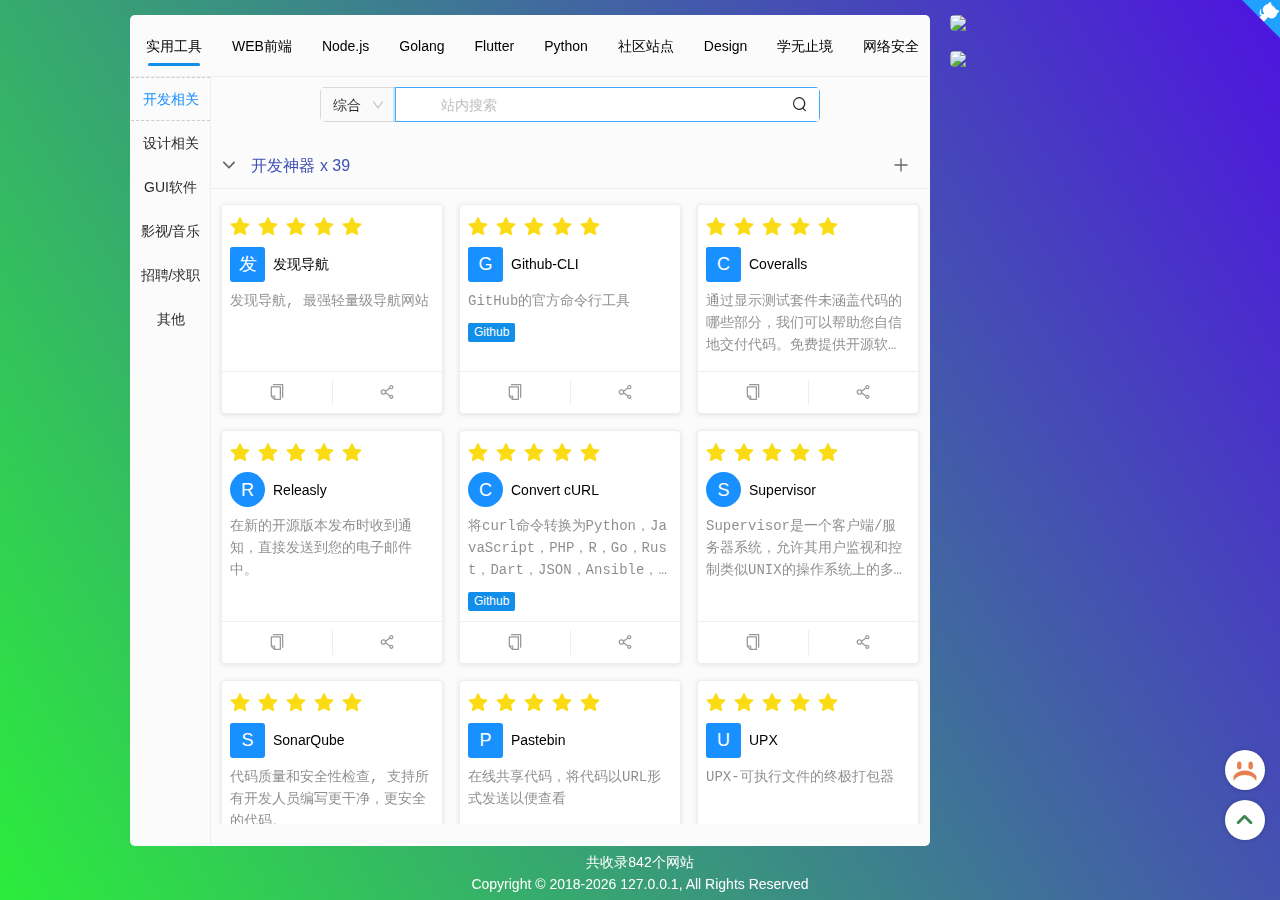
==== commit 6dafbb76: "Deploying to gh-pages from @ sfzylx/nav@8d7c74c378e6200675c4c0363dce1dc41bc2d271 🚀" ====
--- a/index.html
+++ b/index.html
@@ -43,13 +43,20 @@
   <style>html,body{width:100%;height:100%}*,*:before,*:after{box-sizing:border-box}html{font-family:sans-serif;line-height:1.15;-webkit-text-size-adjust:100%;-ms-text-size-adjust:100%;-ms-overflow-style:scrollbar;-webkit-tap-highlight-color:rgba(0,0,0,0)}body{margin:0;color:#000000d9;font-size:14px;font-family:-apple-system,BlinkMacSystemFont,Segoe UI,Roboto,Helvetica Neue,Arial,Noto Sans,sans-serif,"Apple Color Emoji","Segoe UI Emoji",Segoe UI Symbol,"Noto Color Emoji";font-variant:tabular-nums;line-height:1.5715;background-color:#fff;font-feature-settings:"tnum"}p{margin-top:0;margin-bottom:1em}html{--antd-wave-shadow-color:#1890ff;--scroll-bar:0}@charset "UTF-8";html{-ms-text-size-adjust:100%;-webkit-text-size-adjust:100%}body{min-height:100vh;-webkit-font-smoothing:antialiased;-moz-osx-font-smoothing:grayscale;-webkit-overflow-scrolling:touch;font-size:14px}</style><link rel="stylesheet" href="styles.bec38e1c0e4fe6eb.css" media="print" onload="this.media='all'"><noscript><link rel="stylesheet" href="styles.bec38e1c0e4fe6eb.css"></noscript></head>
   <body class="dark-scrollbar-border" id="x-j-h">
     <app-xiejiahe>
-      <!-- nav.loading-start --><style>.l__1{z-index:999;position:fixed;top:0;left:0;right:0;bottom:0;background-color:#fff;display:flex;align-items:center;justify-content:center;flex-direction:column;}.l__2{width:200px;height:200px;background:url("https://gcore.jsdelivr.net/gh/xjh22222228/public@gh-pages/nav/0020f4d5-9f70-4b7f-87d4-61310d1db8d1.svg");background-repeat:repeat;}.l__3{font-size:18px;margin-top:15px;font-weight:bold;color:#000;}</style>
-<div class="l__1"><div class="l__2"></div><div class="l__3">......</div></div><!-- nav.loading-end -->
+      <!-- nav.loading-start -->
+<style>
+  @keyframes my-rotate{0%{transform:rotate(0deg)}100%{transform:rotate(360deg)}}@keyframes loading-dash{0%{stroke-dasharray:1,200;stroke-dashoffset:0}50%{stroke-dasharray:90,150;stroke-dashoffset:-40px}100%{stroke-dasharray:90,150;stroke-dashoffset:-120px}}.g-loading{z-index:999;position:fixed;top:0;left:0;right:0;bottom:0;background:#fff;display: flex;justify-content: center;align-items: center;}.circular{width:30px;height:30px;animation:my-rotate 2s linear infinite;}.path{stroke-dasharray:90,150;stroke-dashoffset:0;stroke-width:5;stroke:#409eff;stroke-linecap:round;animation:loading-dash 1.5s ease-in-out infinite}
+</style><div class="g-loading">
+    <svg viewBox="25 25 50 50" class="circular">
+      <circle cx="50" cy="50" r="20" fill="none" class="path"/>
+    </svg>
+  </div>  
+<!-- nav.loading-end -->
     </app-xiejiahe>
 
     <!-- nav.seo-start -->
-<div data-url="https://github.com/xjh22222228/nav" data-server-time="1725008921362" data-a="x.i.e-jiahe" data-date="2024-08-30 17:08:41" data-version="8.8.1" id="META-NAV" style="z-index:-1;position:fixed;top:-10000vh;left:-10000vh;">
+<div data-url="https://github.com/xjh22222228/nav" data-server-time="1725343043526" data-a="x.i.e-jiahe" data-date="2024-09-03 13:57:23" data-version="8.8.1" id="META-NAV" style="z-index:-1;position:fixed;top:-10000vh;left:-10000vh;">
 <div>发现导航</div><p>发现导航, 最强轻量级导航网站</p><div>Github-CLI</div><p>GitHub的官方命令行工具</p><div>Coveralls</div><p>通过显示测试套件未涵盖代码的哪些部分，我们可以帮助您自信地交付代码。免费提供开源软件库</p><div>Releasly</div><p>在新的开源版本发布时收到通知，直接发送到您的电子邮件中。</p><div>Convert cURL</div><p>将curl命令转换为Python，JavaScript，PHP，R，Go，Rust，Dart，JSON，Ansible，Elixir。</p><div>Supervisor</div><p>Supervisor是一个客户端/服务器系统，允许其用户监视和控制类似UNIX的操作系统上的多个进程。</p><div>SonarQube</div><p>代码质量和安全性检查, 支持所有开发人员编写更干净，更安全的代码。</p><div>Pastebin</div><p>在线共享代码，将代码以URL形式发送以便查看</p><div>UPX</div><p>UPX-可执行文件的终极打包器</p><div>askgit</div><p>使用SQL查询git存储库。生成报告，执行状态检查，分析代码库。</p><div>Sentry</div><p>Web应用程序，移动应用程序和游戏的实时崩溃报告。</p><div>randomuser</div><p>随机用户生成器是用于生成占位符用户信息的免费API。 获取个人资料照片，姓名等。 对于人们来说，就像Lorem Ipsum。</p><div>github-readme-stats</div><p>在你的 README 中 获取动态生成的 GitHub 统计信息</p><div>Hits</div><p>了解有多少人正在查看您的GitHub项目的简单方法</p><div>GitHub 文件加速</div><p>GitHub 文件加速</p><div>Shields IO</div><p>svg生成版本号图标</p><div>FunDebug</div><p>支持前端JavaScript，后端Node.js以及微信小程序错误监控</p><div>Asciiworld</div><p>WA！原来那些年程序猿搞怪的注释都在这里</p><div>jsfiddle</div><p>强大的前端代码在线演示的网站</p><div>CODEIF</div><p>变量命名神器</p><div>ASCIIFlow Infinity</div><p>无限的ASCII图表，保存到谷歌驱动器，调整大小，自由绘制，并直接输出到文本/HTML。</p><div>gitzip</div><p>它可以将GITHUB存储库的子文件夹/子目录作为zip并下载</p><div>Server酱</div><p>「Server酱」，英文名「ServerChan」，是一款「程序员」和「服务器」之间的通信软件。</p><div>mkcert</div><p>一个简单的零配置工具，可以使用您喜欢的任何名称制作本地可信赖的SSL开发证书</p><div>carbon</div><p>创建和分享源代码的精美图像</p><div>setup-ipsec-vpn</div><p>用于构建您自己的IPsec VPN服务器的脚本，在Ubuntu，Debian和CentOS上使用IPsec / L2TP和Cisco IPsec</p><div>nginxconfig</div><p>nginx配置生成器</p><div>GraphQL Explorer</div><p>GraphQL资源管理器利用真实的、实时的生产数据</p><div>patorjk</div><p>将文本转换成ASCII</p><div>lens</div><p>Lens控制Kubernetes集群所需的唯一IDE。它是适用于MacOS，Windows和Linux操作系统的独立应用程序。它是开源的，免费的。</p><div>public-apis</div><p>一些可用在 Web 或软件开发的开放 API 接口</p><div>astexplorer</div><p>一个Web工具，用于探索由各种解析器生成的AST</p><div>uTools</div><p>uTools是一个极简、插件化、跨平台的现代桌面软件。通过自由选配丰富的插件，打造你得心应手的工具集合</p><div>ihateregex</div><p>正则表达式备忘录</p><div>Oh My ZSH</div><p>是一个开放源代码，社区驱动的框架，用于管理zsh配置。</p><div>Tampermonkey</div><p>一款免费的浏览器扩展和最为流行的用户脚本管理器</p><div>Greasy Fork</div><p>提供用户脚本的网站</p><div>免费代理</div><p>免费HTTP代理IP</p><div>Google Workspace</div><p>Google Workspace状态信息中心</p><div>eoLinker接口管理平台</div><p>国内最大的在线接口管理服务方案供应商</p><div>YApi</div><p>YApi 是一个可本地部署的、打通前后端及QA的、可视化的接口管理平台</p><div>RAP2</div><p>Web接口管理工具，开源免费，接口自动化，MOCK数据自动生成，自动化测试，企业级管理。阿里妈妈MUX团队出品</p><div>showdoc</div><p>一个非常适合IT团队的在线API文档、技术文档工具</p><div>docsify</div><p>一个神奇的文档站点生成器</p><div>apiDoc</div><p>RESTful Web API文档生成器</p><div>docusaurus</div><p>易于维护的开源文档网站</p><div>禅道</div><p>禅道是灵活的项目管理软件</p><div>Tapd</div><p>一站式敏捷研发协作云平台, 凝聚腾讯研发方法及敏捷实践精髓, 助力企业研发更高效、协作更敏捷</p><div>Hoppscotch</div><p>一个免费，快速，美观的API请求构建器，供10万多个开发人员使用。(原名叫 Postwoman)</p><div>Sunny-Ngrok</div><p>一条命令解决的外网访问内网问题，无需任何配置，下载客户端之后直接一条命令让外网访问您的内网不再是距离</p><div>frp</div><p>一个快速反向代理，可帮助您将NAT或防火墙后面的本地服务器暴露给Internet。</p><div>zan-proxy</div><p>本地代码调试线上页面，环境再也不是问题</p><div>ngrok</div><p>ngrok是一个反向代理，通过在公共的端点和本地运行的 Web 服务器之间建立一个安全的通道。ngrok可捕获和分析所有通道上的流量，便于后期分析和重放</p><div>查MD5</div><p>MD5在线解密|md5在线破解|批量破解md5网站</p><div>JSON Web Tokens</div><p>jwt 在线解码</p><div>base64</div><p>base64在线解码编码</p><div>ipify</div><p>一个简单的公共IP地址API</p><div>归属地查询</div><p>淘宝免费归属地查询</p><div>draw</div><p>免费的在线图表软件，用于制作流程图、流程图、组织图、UML、ER和网络图</p><div>ProcessOn</div><p>免费在线作图工具,UML作图,UI界面原型设计,iOS原型设计,BPMN,流程图,思维导图,多人协作绘图</p><div>蓝湖</div><p>蓝湖是一款设计图共享平台,帮助互联网团队管理设计图</p><div>Zeplin</div><p>为设计师和前端而生的协作应用</p><div>幕布</div><p>极简大纲笔记 | 一键生成思维导图</p><div>声享</div><p>在线制作 PPT，让分享更有价值</p><div>墨刀</div><p>原型设计工具，web原型设计工具，app原型设计工具</p><div>小智LOGO</div><p>LOGO在线制作神器 - 3分钟完成LOGO设计在线生成</p><div>创客贴</div><p>一款简单易用、功能强大的线上图形设计工具</p><div>在线制作图表</div><p>信息图表是一种易于使用的信息图表和图表制造商。创建和分享美丽的信息图表，在线报告和互动地图。在这里做你自己</p><div>CLIPPING MAGIC</div><p>删除图像背景在线。使背景透明，白色等编辑，裁剪，旋转，固定颜色，添加阴影，一款在线抠图工具</p><div>稿定抠图</div><p>稿定设计是一款专为淘宝店主、新媒体运营人员和修图爱好者打造的免费在线抠图工具。</p><div>UZER.ME</div><p>超级应用空间致力于全生命周期的文档管理,无需安装,即可在线编辑Office, CAD,PS等任意格式文档,支持远程协作,全文检索,版本管理,权限管理,安全外发等.提高工作效率,降低安全风险</p><div>launchaco</div><p>免费在线制作LOGO</p><div>鹿班</div><p>鹿班 - 让设计更美好(阿里出品)</p><div>图片裁剪</div><p>在线裁剪照片大小尺寸</p><div>Bitwarden</div><p>个人和企业在任何设备上存储，共享和保护敏感数据的最简单，最安全的方法</p><div>Typeora</div><p>Typora是一款跨平台的最小Markdown编辑器，可为Markdown读者和作家提供无缝的体验</p><div>iterm2</div><p>iTerm2是Terminal的替代品，是iTerm的后续产品</p><div>Sourcetree</div><p>美丽的Git GUI中的简单性和强大功能</p><div>charles</div><p>Charles是HTTP代理/ HTTP监视器/反向代理，使开发人员可以查看其计算机与Internet之间的所有HTTP和SSL / HTTPS通信。这包括请求，响应和HTTP标头（其中包含cookie和缓存信息）。</p><div>Tunnelblick</div><p>适用于macOS的免费开源OpenVPN VPN客户端服务器软件。</p><div>Keka</div><p>macOS文件存档器, 储存更多，私密分享</p><div>Kap</div><p>使用Web技术构建的开源屏幕录像机。</p><div>Vscode</div><p>VScode是一款轻量级的编辑器，自由。 建立在开源上。 无处不在。</p><div>zenmap</div><p>开源免费的网络发现工具，通过它能够找出网络上在线的主机，并测试主机上哪些端口处于监听状态，接着通过端口确定主机上运行的应用程序类型与版本信息，最后利用它还能侦测出操作系统的类型和版本</p><div>obsproject</div><p>免费和开源软件，用于视频录制和实时流。</p><div>hyper</div><p>基于WEB技术的终端</p><div>Listary</div><p>Listary是Windows的革命性搜索实用程序，它使休闲用户和高级用户都能快速找到文件并启动应用程序！</p><div>vmware</div><p>利用VMware提供的软件定义的云，移动性，网络和安全解决方案来建立您的数字基础。</p><div>parallels</div><p>Mac和Windows虚拟化|管理Mac|VDI和RDS解决方案</p><div>mumu Android模拟器</div><p>网易MuMu[手游模拟器][安卓模拟器]</p><div>DBeaver</div><p>适用于开发人员，数据库管理员，分析师和所有需要使用数据库的人员的免费的多平台数据库工具。支持所有流行的数据库：MySQL，PostgreSQL，SQLite，Oracle，DB2，SQL Server，Sybase，MS Access，Teradata，Firebird，Apache Hive，Phoenix，Presto等</p><div>RedisDesktopManager</div><p>Redis Desktop Manager（又名RDM）—是用于Windows，Linux，MacOS和iPadOS的快速Redis数据库管理应用程序。</p><div>Sequel Pro</div><p>Sequel Pro是一个快速，易于使用的Mac数据库管理应用程序，用于处理MySQL数据库。</p><div>Robo 3T</div><p>一个现代，强大且由社区驱动的MongoDB管理工具</p><div>DataGrip</div><p>jetbrains出品的数据库管理系统</p><div>tableplus</div><p>用于关系数据库的现代，本地且友好的GUI工具：MySQL，PostgreSQL，SQLite等</p><div>TeamViewer</div><p>TeamViewer远程连接控制软件是一款随时随地连接到远程桌面电脑、移动设备及Iot,让远程连接过程更加的快速和安全,轻松实现对文件、网络及程序的实时支持或访问。</p><div>向日葵</div><p>向日葵远程控制软件是一款免费的集远程控制电脑手机、远程桌面连接、远程开机、远程管理、支持内网穿透的一体化远程控制管理工具软件</p><div>v2ray</div><p>用于构建代理绕过网络限制的平台。</p><div>clash</div><p>Go中基于规则的隧道</p><div>哔哩哔哩</div><p>国内知名的视频弹幕网站，这里有最及时的动漫新番，最棒的ACG氛围，最有创意的Up主</p><div>爱奇艺</div><p>拥有海量、优质、高清的网络视频的大型视频网站，专业的网络视频播放平台</p><div>Youtube</div><p>全球最大的视频网站</p><div>斗鱼</div><p>斗鱼 - 每个人的直播平台</p><div>疯狂影视搜索</div><p>疯狂影视搜索是一款全能影视搜索引擎，帮你找到最新影视资源，一站拥有无尽影视资源</p><div>全民vip视频在线解析</div><p>免费全网VIP视频会员免广告看电影！优酷vip解析，爱奇艺vip解析，腾讯vip解析，乐视vip解析，芒果vip解析</p><div>蜜蜂剪辑</div><p>免费在线视频剪辑、视频制作、视频剪切、视频转gif等实用功能</p><div>kk高清影院</div><p>kk高清影院,1080p电影下载,高清电影迅雷下载,免费高清电影网</p><div>自由的音乐</div><p>自由的音乐是一个免费试听并下载全网音乐的网站</p><div>智联招聘</div><p>智联招聘，更懂你的价值</p><div>前程无忧</div><p>招聘网,人才网,求职,找工作</p><div>BOSS直聘</div><p>BOSS直聘是权威领先的招聘网，开启人才网招聘求职新时代，让求职者与Boss直接开聊、加快面试、即时反馈，找工作就来BOSS直聘和Boss开聊吧</p><div>ResumeSample</div><p>程序员简历模板系列, WEB/IOS/Android/C++/node等以及通用程序员简历模板</p><div>程序员找工作黑名单</div><p>有些事情，应该被记住</p><div>看准网</div><p>看准网★中国领先的职场信息平台,专注于公司评论,晒工资,工资待遇,面试,公司福利等.您可以在看准网上匿名分享您的职业信息</p><div>TinyPNG</div><p>智能PNG和JPEG压缩，以质量和文件大小的完美平衡来优化您的图像</p><div>Squoosh</div><p>在浏览器中用不同的编解码器压缩和比较图像(Google出品)</p><div>草料二维码</div><p>用专业的二维码产品帮助企业创造价值</p><div>Feed 验证器</div><p>验证RSS是否符合标准规范</p><div>淘捏捏</div><p>淘宝信誉查询 - 淘捏捏卖家工具箱 淘宝信誉查询_淘宝信用查询_淘宝小号查询_淘宝黑号查询</p><div>天眼查</div><p>人人都在用商业安全工具_企业信息查询_公司查询_工商查询_企业信用信息查询系统</p><div>语雀</div><p>优雅高效的在线文档编辑与协同工具，让每个企业轻松拥有文档中心 - 阿里巴巴</p><div>求是潮云U盘</div><p>临时文件上传, 快速和稳定</p><div>云转换</div><p>在线免费转换视频,音频,YouTube视频到文字,视频到文字,音频到文字,语音转换成文字</p><div>Picdiet</div><p>独特且强悍的JavaScript算法，能极速压缩80%的图片大小，而不损害其质量</p><div>easyicon</div><p>在线图标转换ico、icns</p><div>Smallpdf</div><p>压缩pdf、各种文件格式转换pdf</p><div>Cool Backgrounds</div><p>生成非常酷的彩色背景图像</p><div>Unsplash Source</div><p>随机生成图片链接</p><div>石墨文档</div><p>一款轻便、简洁的在线协作文档工具，PC端和移动端全覆盖，支持多人同时对文档编辑和评论...</p><div>Emoji searcher</div><p>Emoji表情大全</p><div>imgURL</div><p>ImgURL是一个简单、纯粹的图床程序，让个人图床多一个选择</p><div>拷贝兔</div><p>跨平台分享工具，纯Web，IOS，MAC，Linux，Android互传</p><div>表格工具</div><p>一个功能强大的在线表格编辑器，支持Excel、Markdown、JSON、CSV、HTML等格式的相互转换</p><div>360查字体</div><p>360查字体 - 查版权，免纠纷</p><div>sejda</div><p>在线HTML转换pdf</p><div>AI人工智能图片放大</div><p>Bigjpg - 使用开源waifu2x人工智能深度卷积神经网络（CNN）智能无损免费放大图片</p><div>VVV文档在线导出工具</div><p>免费下载百度文库文档</p><div>在线文件编码识别</div><p>在线文件编码识别</p><div>iptv</div><p>收集来自世界各地的5000多个公共IPTV频道</p><div>临时邮箱</div><p>10分钟邮箱，临时邮箱，临时邮，临时电子邮箱，24小时邮箱，一次性邮箱，匿名邮箱，安全邮箱</p><div>jQuery</div><p>jQuery是一个JavaScript函数库</p><div>webpack</div><p>webpack是一个模块打包器</p><div>Babel</div><p>用于编写下一代 JavaScript 的编译器</p><div>ESLint</div><p>可组装的JavaScript和JSX检查工具</p><div>stylelint</div><p>一个强大的现代样式风格的linter</p><div>Mocha</div><p>Mocha是JavaScript的一种单元测试框架，既可以在浏览器环境下运行，也可以在Node.js环境下运行</p><div>MUI</div><p>MUI: 最接近原生APP体验的高性能前端框架</p><div>rollup</div><p>Rollup 是一个 JavaScript 模块打包器，可以将小块代码编译成大块复杂的代码，例如 library 或应用程序</p><div>standard</div><p>JavaScript样式指南，带有linter和自动代码修复程序</p><div>Faker</div><p>在Node.js和浏览器中生成大量逼真的假数据</p><div>sweetalert</div><p>JavaScript Alert 的漂亮替代品</p><div>Sortable</div><p>一个JavaScript库，用于在现代浏览器和触摸设备上对拖放列表进行重新排序</p><div>formilyjs</div><p>Formily 是一个由阿里巴巴集团多 BU 共建的面向中后台复杂场景的表单解决方案，它也是一个表单框架</p><div>rough-notation</div><p>一个小的JavaScript库，用于在网页上创建手绘动画并为其添加动画效果</p><div>AntV</div><p>AntV 是蚂蚁金服全新一代数据可视化解决方案</p><div>Lodash</div><p>Lodash是一个一致性、模块化、高性能的 JavaScript 实用工具库</p><div>Swiper</div><p>轻量级的移动设备触控滑块的js框架，使用硬件加速过渡</p><div>fastclick</div><p>Polyfill 解决移动端具有300ms延迟的库</p><div>Layer</div><p>丰富多样的Web弹出层组件,可轻松实现Alert/Confirm/Prompt/普通提示/页面区块/iframe/tips等等几乎所有的弹出交互</p><div>moment.js</div><p>一个轻量级的JavaScript日期库，用于解析，验证，操作和格式化日期</p><div>js-cookie</div><p>一个简单，轻量级的JavaScript API，用于处理浏览器cookie</p><div>qs</div><p>具有嵌套支持的查询字符串解析器</p><div>Mock.js</div><p>生成随机数据，拦截 Ajax 请求</p><div>GITALK</div><p>凹凸实验室出品的一款基于 Github Issue 和 Preact 开发的评论插件</p><div>prism</div><p>轻巧，强大，优雅的代码语法高亮</p><div>nprogress</div><p>顶部加载进度条</p><div>iNotify</div><p>JS实现浏览器标题闪烁，滚动，语音提示，Chrome/Safari/FireFox/IE通知</p><div>html2canvas</div><p>最流行的JavaScript屏幕截图</p><div>dayjs</div><p>使用与Moment.js兼容的API来解析，验证，操作和显示现代浏览器的日期和时间</p><div>JsBarcode</div><p>易于使用但功能强大的条形码生成器，适用于Web和Node.js</p><div>clipboard.js</div><p>现代复制到剪贴板。没有Flash。只需3kb gzipped。</p><div>lib-flexible</div><p>可伸缩布局方案, 淘宝rem解决方案</p><div>js-xss</div><p>根据白名单过滤HTML(防止XSS攻击)</p><div>mescroll</div><p>精致的下拉刷新和上拉加载 js框架.支持vue,完美运行于移动端和主流PC浏览器</p><div>better-scroll</div><p>灵感来自iscroll，它具有更好的滚动性能</p><div>pinyinjs</div><p>一个实现汉字与拼音互转的小巧web工具库</p><div>ms</div><p>使用此包可以轻松地将各种时间格式转换为毫秒。</p><div>ramda</div><p>适用于JavaScript程序员的实用函数库</p><div>decimal.js</div><p>JavaScript的任意精度Decimal类型 (0.1+0.2=0.3)</p><div>copy-to-clipboard</div><p>简单的模块公开copy功能，它将尝试使用execCommand与特定于IE的clipboardData接口的回退，最后，通常prompt使用适当的文本内容和消息</p><div>path-to-regexp</div><p>将字符串路径转换成正则表达式</p><div>autosize</div><p>autosize是一个小的独立脚本，可以自动调整textarea域的高度以适合文本</p><div>shake.js</div><p>监听手机设备摇动</p><div>progressbar</div><p>可以轻松地为Web创建响应式和时尚的进度栏。动画即使在移动设备上也表现良好</p><div>easy-mock</div><p>Easy Mock 是一个可视化，并且能快速生成模拟数据的持久化服务</p><div>Clamp.js</div><p>JS版本的多行文本溢出省略</p><div>json-bigint</div><p>带有bigints支持的JSON.parse / stringify</p><div>exif-js</div><p>用于读取EXIF图像元数据的JavaScript库</p><div>lunr.js</div><p>Lunr.js是一个用于浏览器的小型全文本搜索库。它为JSON文档建立索引，并提供一个简单的搜索界面来检索与文本查询最匹配的文档</p><div>hotkeys</div><p>强大的Javascript库，用于捕获键盘输入和输入的按键组合。它没有依赖性。</p><div>dom-to-image</div><p>使用HTML5 canvas从DOM节点生成图像</p><div>single-spa</div><p>使微前端变得简单</p><div>qiankun</div><p>为微型前端提供快速，简单和完整的解决方案</p><div>nanoid</div><p>一个很小的，安全的，URL友好的，唯一的JavaScript字符串ID生成器。</p><div>Numeral-js</div><p>一个用于格式化和处理数字的javascript库</p><div>ua-parser-js</div><p>用于从userAgent字符串检测浏览器，引擎，操作系统，CPU和设备类型/模型。支持浏览器和node.js环境</p><div>hammer.js</div><p>一个用于多点触摸手势的javascript库</p><div>i18next</div><p>i18next是一个非常流行的国际化框架，适用于浏览器或任何其他JavaScript环境（例如，node.js）。</p><div>js-lingui</div><p>JavaScript的可读，自动化和优化（5 kb）国际化</p><div>wow.js</div><p>基于Animate.css,向下滚动页面时显示CSS动画,轻松自定义动画设置：样式，延迟，长度，偏移，迭代...</p><div>Waves</div><p>受Google材质设计启发的点击效果, 波纹效果</p><div>velocity</div><p>加速JavaScript动画</p><div>anime</div><p>轻量级的JavaScript动画库。它适用于任何CSS属性，单个CSS转换，SVG或任何DOM属性以及JavaScript对象</p><div>Hover-Buttons</div><p>hover动画CSS / SCSS按钮</p><div>JavaScript-MD5</div><p>JavaScript MD5实现。兼容服务器端环境，如node.js，RequireJS等模块加载器和所有Web浏览器</p><div>js-sha1</div><p>JavaScript的简单SHA1哈希函数支持UTF-8编码。</p><div>js-base64</div><p>JavaScript的Base64实现</p><div>jsSHA</div><p>SHA-1，SHA-224，SHA3-224，SHA-256，SHA3-256，SHA-384，SHA3-384，SHA-512，SHA3-512，SHAKE128 ，和SHAKE256以及HMAC</p><div>crypto-js</div><p>加密标准的JavaScript库</p><div>pdf.js</div><p>PDF.js是一个使用HTML5构建的可移植文档格式（PDF）查看器</p><div>webuploader</div><p>百度出品，采用大文件分片并发上传，极大的提高了文件上传效率。</p><div>pdfmake</div><p>纯JavaScript中的客户端/服务器端PDF打印, HTML转换Pdf</p><div>ViewerJS</div><p>JavaScript中的文档阅读器, pdf/ppt/opt/odt等文件渲染成HTML</p><div>filepond</div><p>灵活而有趣的JavaScript文件上传库</p><div>FileSaver.js</div><p>客户端保存文件的解决方案，非常适合在客户端上生成文件的Web应用程序</p><div>jsPDF</div><p>一个使用JavaScript生成PDF的库</p><div>PhotoSwipe</div><p>适用于移动和桌面的JavaScript图像库, 图片预览</p><div>viewerjs</div><p>javascript图片预览</p><div>howler.js</div><p>现代 Web 音频 javascript 库</p><div>DPlayer</div><p>哇，这么可爱的HTML5 danmaku视频播放器</p><div>APlayer</div><p>哇，这么可爱的HTML5音乐播放器</p><div>three.js</div><p>JavaScript 3D引擎</p><div>flowy</div><p>创建流程图的最小JavaScript库</p><div>incubator-echarts</div><p>浏览器的功能强大的交互式图表和可视化库</p><div>d3</div><p>借助SVG，Canvas和HTML使数据栩栩如生。</p><div>uikit</div><p>一款轻量级、模块化的前端框架可快速构建强大的web前端界面</p><div>JsBridge</div><p>android java和javascript桥接，灵感来自微信webview jsbridge</p><div>DSBridge-Android</div><p>一个现代的跨平台JavaScript桥接，通过它您可以在JavaScript和本机之间同步或异步地调用彼此的功能</p><div>joi</div><p>对象模式验证</p><div>validator.js</div><p>字符串验证插件、表单验证</p><div>async-validator</div><p>异步验证器</p><div>yup</div><p>无效的简单对象架构验证</p><div>localForage</div><p>离线存储，使用简单但功能强大的API包装IndexedDB，WebSQL或localStorage。</p><div>introjs</div><p>为您的网站和项目提供新功能介绍和逐步用户指南的更好方法</p><div>shepherd</div><p>引导您的用户浏览您的应用程序</p><div>bootstrap-tour</div><p>使用Twitter Bootstrap Popovers快速方便地进行产品浏览</p><div>React</div><p>用于构建用户界面的 JavaScript 库</p><div>React Router</div><p>React 路由管理</p><div>Redux</div><p>React 状态管理</p><div>create-react-app</div><p>React官方脚手架</p><div>React Redux</div><p>Redux的官方React绑定(通常配合redux使用)</p><div>redux-actions</div><p>Redux的Flux标准action实用程序(用于生成action)</p><div>redux-thunk</div><p>Redux的Thunk中间件, 用于处理异步逻辑</p><div>redux-saga</div><p>一个旨在使应用程序副作用（即异步事物，如数据获取和不纯的东西，如访问浏览器缓存）更容易管理，执行更高效，易于测试，以及更好地处理故障的库</p><div>React Native</div><p>使用React构建原生APP程序的框架</p><div>React Navigation</div><p>为您的本地应用程序提供路由和导航</p><div>expo</div><p>用于制作跨平台移动应用程序的Expo平台</p><div>ant-design-mobile-rn</div><p>一个基于 React Native 的 UI 组件库</p><div>Ant Design</div><p>Ant Design - A UI Design Language</p><div>MATERIAL-UI</div><p>React 组件用于更快速、更简便的 web 开发。你也可以建立你自己的设计系统，或者从 Material Design 开始</p><div>element</div><p>elementUI组件库</p><div>react-bootstrap</div><p>基于Bootstrap 3构建的组件库</p><div>evergreen</div><p>Evergreen是一个React UI框架，用于在Web上构建雄心勃勃的产品。由Segment带给您。</p><div>@alifd/next</div><p>@alifd/next 是 Alibaba Fusion Design 的官方 React 实现, 赋能企业中后台产品开发</p><div>zent</div><p>Zent 是有赞 PC 端 WebUI 规范的 React 实现，提供了一整套基础的 UI 组件以及一些常用的业务组件</p><div>React95</div><p>装修一新的现代的应用程序做出React Windows95的UI组件。</p><div>rsuite</div><p>React Suite 是一套 React 组件库，为后台产品而生。同时也是一个具有贴心设计以及对开发者友好的 UI 框架</p><div>chakra-ui</div><p>适用于您的React应用程序的简单，模块化和可访问的UI组件</p><div>Ant Design Mobile</div><p>一个基于 Preact / React / React Native 的 UI 组件库</p><div>React Helmet</div><p>这个可重用的反应组件将管理对文档头的所有更改</p><div>react-image-crop</div><p>用于React的响应式图像裁剪工具</p><div>React Helmet</div><p>这个可重用的反应组件将管理对文档头的所有更改</p><div>react-transition-group</div><p>当React组件进入或离开DOM时执行动画的简单方法</p><div>React Loadable</div><p>用于加载具有promise的组件的更高阶组件 - 路由懒加载</p><div>react-swipe</div><p>基于swipe.js封装的react组件/走马灯</p><div>Ant Motion</div><p>使用 Ant Motion 能够快速在 React 框架中使用动画,我们提供了单项，组合动画，以及整套解决方案</p><div>video-react</div><p>网络视频播放器使用React库从头开始构建HTML5世界</p><div>react-keeper</div><p>一个react路由库，更适合移动端使用，拥有缓存等功能</p><div>Fusion Design</div><p>基于React构建的Web可配置组件库</p><div>recharts</div><p>基于 React和D3 的组合式图表库</p><div>react-json-view</div><p>JSON查看器</p><div>BizCharts</div><p>基于G2和React的强大数据可视化库</p><div>react-draggable</div><p>一个简单的组件，用于使元素可拖动</p><div>react-slick</div><p>react走马灯组件</p><div>react-color</div><p>react 拾色器</p><div>react-intl</div><p>国际化React应用程序。这个库提供了React组件和一个API，用于格式化日期，数字和字符串，包括复数形式和处理翻译</p><div>react-data-grid</div><p>使用React构建的类似于Excel的网格组件，具有编辑器，键盘导航，复制和粘贴等功能</p><div>react-virtualized</div><p>React组件可有效呈现大型列表和表格数据</p><div>react-live</div><p>一个用于实时编辑React组件的灵活组件库</p><div>formik</div><p>在React中轻松创建表单</p><div>react-move</div><p>一个React组件，它创建可移动，可拖动，可调整大小，可缩放，可旋转，可扭曲，可收缩，可分组，可捕捉。</p><div>react-dnd</div><p>React DnD是一组React实用程序，可帮助您构建复杂的拖放接口，同时保持组件分离</p><div>react-beautiful-dnd</div><p>漂亮的和可访问的拖放列表</p><div>react-rnd</div><p>一个可调整大小且可拖动的React组件。</p><div>ANT DESIGN PRO</div><p>开箱即用的中台前端/设计解决方案</p><div>enzyme</div><p>适用于React的JavaScript测试实用程序</p><div>Jest</div><p>Jest是一个令人愉快的JavaScript测试框架，专注于简单性。</p><div>umijs</div><p>插件化的企业级前端应用框架。</p><div>DvaJS</div><p>基于React和Redux的轻量级和elm风格框架</p><div>umijs/hooks</div><p>你可以将 umi hooks 使用在任何地方，和任意组件库搭配使用。虽然我们的代码示例都是基于 ant design 的，但是并不代表我们的 Hooks 只能和 ant design 配合使用</p><div>umi-plugin-cache-route</div><p>路由缓存，类似vue keep-alive</p><div>React.js 小书</div><p>这是一本关于 React.js 的小书</p><div>TypeScript-React-Starter</div><p>TypeScript和React的入门模板，带有详细的README，描述了如何将两者结合使用。</p><div>react-redux-typescript-guide</div><p>TypeScript中的React和 Redux - 使用说明</p><div>Mobx</div><p>简单、可扩展的状态管理</p><div>next.js</div><p>服务端渲染框架、SEO解决方案</p><div>nwb</div><p>适用于Web的React，Preact，Inferno和Vanilla JS应用，React库和其他npm模块的工具包，无需配置</p><div>ahooks</div><p>为 React Hooks 而生</p><div>react-app-rewired</div><p>覆盖create-react-app webpack配置而不弹出</p><div>Vue.js</div><p>渐进式JavaScript 框架</p><div>Vue Router</div><p>Vue Router 是 Vue.js 官方的路由管理器</p><div>Vuex</div><p>Vuex 是一个专为 Vue.js 应用程序开发的状态管理模式。</p><div>vue-devtools</div><p>vue.js调试工具</p><div>vue-cli</div><p>Vue.js开发的标准脚手架工具</p><div>vuepress</div><p>Vue 驱动的静态网站生成器</p><div>Vue SSR</div><p>Vue服务端渲染、SEO解决方案</p><div>vue-class-component</div><p>用于类式Vue组件的ECMAScript / TypeScript装饰器。</p><div>eslint-plugin-vue</div><p>Vue.js的官方ESLint插件</p><div>vite</div><p>Vite是一个经过验证的Web开发人员构建工具，可在开发过程中通过本机ES模块导入为您的代码提供服务，并将其与Rollup捆绑在一起进行生产</p><div>Vue 组合式 API</div><p>Vue 组合式 API在线文档阅读</p><div>iView</div><p>一套基于 Vue.js 的高质量UI 组件库</p><div>Element</div><p>一套为开发者、设计师和产品经理准备的基于 Vue 2.0 的桌面端组件库</p><div>Element Plus</div><p>支持Vue3.0的Element</p><div>Muse-UI</div><p>基于 Vue 2.0 优雅的 Material Design UI 组件库</p><div>Ant Design Vue</div><p>这里是 Ant Design 的 Vue 实现，开发和服务于企业级后台产品</p><div>vuetify</div><p>让Vue和Material Design的强大力量在开发上助您一臂之力</p><div>bootstrap-vue</div><p>BootstrapVue为Vue.js提供了最全面的Bootstrap 4组件和网格系统实现之一，并提供了广泛的自动WAI-ARIA可访问性标记</p><div>vue-material</div><p>Vue material简单，轻巧，完全符合Google Material Design规范</p><div>buefy</div><p>Buefy是一个基于Bulma框架和设计的Vue.js响应式UI组件的轻量级库。</p><div>vant</div><p>轻量、可靠的移动端 Vue 组件库</p><div>vux</div><p>一个凑合的 Vue.js 移动端 UI 组件库</p><div>cube-ui</div><p>基于 Vue.js 实现的精致移动端组件库</p><div>Mand Mobile</div><p>面向金融场景的Vue移动端UI组件库，丰富、灵活、实用，快速搭建优质的金融类产品，让复杂的金融场景变简单</p><div>Mint UI</div><p>基于 Vue.js 的移动端组件库</p><div>NutUI</div><p>一套京东风格的轻量级移动端Vue组件库</p><div>vue-awesome-swiper</div><p>基于swiper封装的轮播图组件</p><div>vue-meta</div><p>管理Vue 2.0组件中的页面元信息。支持SSR + Streaming</p><div>vue-scroller</div><p>Vue Scroller是Vonic UI 的基础组件。为了平滑滚动，拉动刷新和无限加载。</p><div>vue-infinite-loading</div><p>Vue.js的无限滚动插件(支持向上和向下)</p><div>iview-admin</div><p>基于iView的Vue 2.0管理系统模板</p><div>nuxt</div><p>Vue.js 通用应用框架</p><div>创建nuxt的脚手架工具</div><p>create-nuxt-app</p><div>Angular</div><p>一个框架，移动 & 桌面</p><div>angular-cli</div><p>用于Angular CLI脚手架工具</p><div>augury</div><p>Angular调试和可视化工具</p><div>NG-ZORRO</div><p>基于Ant Design的Angular企业级UI组件</p><div>ng-bootstrap</div><p>基于Bootstrap 4的Angular组件</p><div>element-angular</div><p>Element Angular组件库</p><div>primeng</div><p>PrimeNG是Angular的丰富UI组件的集合</p><div>material</div><p>Material Design是一个统一的视觉，动作和交互设计系统的规范，适用于不同的设备。</p><div>material</div><p>Material Design是一个统一的视觉，动作和交互设计系统的规范，适用于不同的设备。</p><div>小程序开发</div><p>微信小程序</p><div>小游戏开发</div><p>微信小游戏</p><div>mpvue</div><p>Vue.js 开发小程序的前端框架。框架基于 Vue.js 核心</p><div>wepy</div><p>官方小程序组件化开发框架</p><div>mpx</div><p>Mpx是一款致力于提高小程序开发体验的增强型小程序框架(滴滴出品，基于vue)</p><div>uni-app</div><p>uni-app 是使用 Vue 语法开发小程序、H5、App的统一框架</p><div>omix</div><p>腾讯原生小程序框架 OMIX 2.0</p><div>vant-weapp</div><p>轻量、可靠的小程序 UI 组件库</p><div>weui-wxss</div><p>这是一套基于样式库weui-wxss开发的小程序扩展组件库，同微信原生视觉体验一致的UI组件库</p><div>wxParse</div><p>wxParse-微信小程序富文本解析自定义组件，支持HTML及markdown解析</p><div>mpvue-wxParse</div><p>适用于 Mpvue 的微信小程序富文本解析自定义组件</p><div>echarts-for-weixin</div><p>ECharts 的微信小程序版本</p><div>腾讯位置服务</div><p>微信小程序原生LBS能力的最佳拍档</p><div>ColorUI</div><p>鲜亮的高饱和色彩，专注视觉的小程序组件库</p><div>weapp-input-frame</div><p>验证码、支付密码输入框组件</p><div>JS接口签名校验工具</div><p>微信 JS 接口签名校验工具</p><div>接口调试工具</div><p>微信公众平台接口调试工具</p><div>computed</div><p>小程序自定义组件 computed / watch 扩展</p><div>awesome-github-wechat-weapp</div><p>微信小程序开源项目库汇总</p><div>awesome-wechat-weapp</div><p>微信小程序开发资源汇总</p><div>微信开放社区</div><p>小程序开发者专区，微信公众平台,微信开放社区,开发者专区</p><div>wechat-format</div><p>微信公众号排版编辑器，转换 Markdown 到微信特制的 HTML</p><div>微信开放平台</div><p>微信开放平台</p><div>CSS3 UI Lib</div><p>CSS动画集成、在线调试阴影</p><div>CSS Sprites Generator</div><p>CSS雪碧图生成</p><div>CSS渐变调试器</div><p>前端开发调试CSS渐变必备神器</p><div>Animista</div><p>在线生成CSS动画</p><div>CSS Gradient</div><p>CSS渐变调试并生成CSS代码</p><div>Grabient</div><p>CSS渐变调试并生成CSS代码，还可以角度变换</p><div>px与em单位转换</div><p>px与em单位转换</p><div>CSS三角形產生器</div><p>CSS三角形產生器 - 使用純CSS繪畫三角形</p><div>SassMeister</div><p>将sass语法转换成CSS语法</p><div>transfonter</div><p>字体图标转换Base64</p><div>Loading集合</div><p>上千种Loading认你选</p><div>CSS Reference</div><p>css参考是一个免费的视觉指导css。它以最受欢迎的特性为特色，并用插图和动画示例对其进行说明</p><div>在线CSS阴影调试</div><p>CSS3 Box Shadow(阴影)效果在线调试工具</p><div>正则表达式验证器</div><p>验证JavaScript正则表达式</p><div>JSON在线解析及格式化验证</div><p>json在线解析,json格式化,json格式验证,json转xml,xml转json</p><div>prettier</div><p>Prettier是一个固定的代码格式化程序。它通过解析代码并使用自己的规则重新打印它来强制执行一致的样式，这些规则考虑了最大行长度，并在必要时包装代码</p><div>正则表达式在线测试</div><p>正则表达式在线测试</p><div>spy-debugger</div><p>微信调试，各种WebView样式调试、手机浏览器的页面真机调试。便捷的远程调试手机页面、抓包工具，支持：HTTP/HTTPS，无需USB连接设备</p><div>VConsole</div><p>一个轻量、可拓展、针对手机网页的前端开发者调试面板</p><div>Staticfile CDN</div><p>免费CDN服务，包括 JavaScript、CSS、图片和 swf 等静态文件</p><div>jsDelivr</div><p>jsDelivr – 开源 CDN</p><div>BootCDN</div><p>稳定、快速、免费的前端开源项目 CDN 加速服务</p><div>cdnjs</div><p>面向Web开发人员的免费和开源公共Web CDN！</p><div>FunDebug</div><p>支持前端JavaScript，后端Node.js以及微信小程序错误监控</p><div>前端兼容性查询</div><p>前端查询API各个厂商兼容性情况</p><div>Browserhacks</div><p>Browserhacks是来自各个互联网的浏览器特定CSS和JavaScript hacks的广泛列表。</p><div>Character Entity Reference Chart</div><p>字符实体参考图，&gt;</p><div>awesome-web-editor</div><p>开源web编辑器汇总列表</p><div>jsfiddle</div><p>强大的前端代码在线演示的网站</p><div>jsperf</div><p>jsPerf旨在提供一种简单的方法来创建和共享测试用例，通过运行基准测试来比较不同JavaScript代码段的性能</p><div>codesandbox</div><p>codesandbox是为Web应用程序定制的在线编辑器。</p><div>HTML Reference</div><p>所有HTML元素和属性的免费指南参考</p><div>jsbin</div><p>一个轻量级的html/css/js在线编辑器Debug调试器</p><div>jsfuck</div><p>JSFuck是基于JavaScript原子部分的深奥和教育性编程风格。它仅使用六个不同的字符来编写和执行代码。</p><div>Bootstrap</div><p>Bootstrap 是一个用于快速开发 Web 应用程序和网站的前端框架</p><div>Sass</div><p>Sass 是成熟、稳定、强大的 CSS 扩展语言</p><div>Less</div><p>Less 是一门 CSS 预处理语言,它扩展了 CSS 语言,增加了变量、Mixin、函数等特性</p><div>magic</div><p>CSS3动画特效</p><div>Animate.css</div><p>CSS动画的跨浏览器库,简单易用</p><div>normalize.css</div><p>使浏览器更加一致地呈现所有元素并符合现代标准。它只针对需要规范化的样式</p><div>Hover</div><p>CSS3动力悬停效果的集合，适用于链接，按钮，徽标，SVG，特色图像等</p><div>github-markdown-css</div><p>复制GitHub Markdown样式的最小CSS量</p><div>autoprefixer</div><p>Autoprefixer是一款自动管理浏览器前缀的插件，它可以解析CSS文件并且添加浏览器前缀到CSS内容里</p><div>vivify</div><p>Vivify是免费的CSS动画库。</p><div>cubic-bezier</div><p>在线制作CSS动画</p><div>iconfont</div><p>阿里妈妈MUX倾力打造的矢量图标管理、交流平台</p><div>Font Awesome</div><p>一套绝佳的图标字体库和CSS框架</p><div>LivIcons Evolution</div><p>会动的纯svg矢量图标库</p><div>ionicons</div><p>适用于Ionic Framework和Web应用程序的高级图标字体</p><div>material-design-icons</div><p>Google的Material Design图标</p><div>css battle</div><p>在线比拼CSS</p><div>学习CSS布局</div><p>学习CSS布局</p><div>TypeScript</div><p>TypeScript 是一种由微软开发的自由和开源的编程语言，它是JavaScript的一个超集</p><div>TypeSearch</div><p>搜索typescript 类型包 @types/node</p><div>DefinitelyTyped</div><p>高质量TypeScript类型定义的存储库</p><div>typescript-eslint</div><p>Monorepo用于所有工具，使ESLint能够支持TypeScript</p><div>awesome-typescript</div><p>用于客户端和服务器端开发的强大TypeScript资源的集合。在TypeScript中编写精彩的JavaScript</p><div>TypeScript 入门教程</div><p>TypeScript 入门教程</p><div>JavaScript 20 年</div><p>JavaScript 20 年</p><div>你不知道的JavaScript</div><p>你不知道的JavaScript</p><div>现代 JavaScript 教程</div><p>以最新的 JavaScript 标准为基准。通过简单但足够详细的内容，为你讲解从基础到高阶的 JavaScript 相关知识</p><div>ECMAScript 6入门</div><p>ECMAScript 6入门</p><div>JavaScript教程</div><p>JavaScript 标准参考教程</p><div>JavaScript Puzzlers</div><p>你真的了解JavaScript吗？来试试吧！</p><div>InterviewMap</div><p>打造最好的面试图谱</p><div>飞冰早报</div><p>飞冰早报</p><div>jsdoc</div><p>用于JavaScript的API文档生成器。</p><div>30 seconds of code</div><p>精选的有用JavaScript代码段集合，您可以在30秒或更短的时间内理解这些代码段。</p><div>33-js-concepts</div><p>JavaScript开发者应懂的33个概念</p><div>ECMAScript Proposals</div><p>跟踪ECMAScript 提案</p><div>ecma262</div><p>ECMA-262的状态，流程和文档</p><div>JavaScript 秘密花园</div><p>JavaScript 语言最古怪用法的文档集合</p><div>Airbnb JavaScript 编码规范</div><p>Airbnb JavaScript 编码规范</p><div>Daily-Interview-Question</div><p>工作日每天一道前端大厂面试题，祝大家天天进步，一年后会看到不一样的自己</p><div>javascript-algorithms</div><p>JavaScript 算法与数据结构</p><div>weekly</div><p>前端精读周刊</p><div>Node.js</div><p>Node.js® 是一个基于 Chrome V8 引擎 的 JavaScript 运行时</p><div>npm1</div><p>npm是JavaScript世界的包管理工具,并且是 Node.js 平台的默认包管理工具</p><div>urllib</div><p>在复杂的世界中请求HTTP(s)URL</p><div>formstream</div><p>multipart / form-data编码流，用于文件上传的帮助程序。</p><div>validate-npm-package-name</div><p>给我一个字符串，我会告诉你它是否是有效的npm软件包名称</p><div>Yarn</div><p>快速、可靠、安全的依赖管理</p><div>awesome-nodejs</div><p>Node.js软件包和资源</p><div>nodebestpractices</div><p>最大的Node.js最佳实践列表</p><div>NodeBB</div><p>基于Node.js的论坛软件，为现代网站</p><div>Ghost</div><p>Ghost 是基于 Node.js 构建的开源博客平台。Ghost 具有易用的书写界面和体验,博客内容默认采用 Markdown 语法书写。Ghost 的目标是取代臃肿的 Wordpress</p><div>nodebestpractices</div><p>Node.js 最佳实践, 最大的汇集，且每周都在增长 - 当前，超过50个最佳实现，样式指南，架构建议已经呈现</p><div>request</div><p>简化的HTTP请求客户端</p><div>superagent</div><p>一个小型渐进式客户端HTTP请求库，Node.js模块具有相同的API，具有许多高级HTTP客户端功能</p><div>axios</div><p>基于Promise的HTTP客户端，用于浏览器和node.js</p><div>node-fetch</div><p>一个轻量级的模块，将window.fetch带到Node.js</p><div>bent</div><p>带有async await的功能性JS HTTP客户端（Node.js和Fetch）</p><div>superagent-proxy</div><p>superagent代理扩展，这使您可以通过某种代理来代理HTTP请求</p><div>Puppeteer</div><p>Puppeteer是一个Node库，它提供了一个高级API来通过DevTools协议控制Chromium或Chrome</p><div>cypress</div><p>对浏览器中运行的所有内容进行快速，轻松和可靠的测试，（类Puppeteer）</p><div>Mocha</div><p>Node.js和浏览器的简单，灵活，有趣的JavaScript测试框架</p><div>chai</div><p>node.js的BDD/TDD断言框架和可以与任何测试框架配对的浏览器</p><div>ava</div><p>未来的JavaScript测试运行器</p><div>Jest</div><p>Jest是一个令人愉快的JavaScript测试框架，专注于简单性。</p><div>testcafe</div><p>一个Node.js工具，用于自动化端到端Web测试</p><div>jest-puppeteer</div><p>使用Jest＆Puppeteer运行测试 🎪✨</p><div>ts-jest</div><p>具有对Jest的Sourcemap支持的TypeScript预处理器</p><div>jest-extended</div><p>扩展 jest 匹配器</p><div>node-mysql2</div><p>node.js的快速node-mysql兼容的mysql驱动程序</p><div>sequelize</div><p>基于 promise 的 Node.js ORM, 目前支持 Postgres, MySQL, SQLite 和 Microsoft SQL Server. 它具有强大的事务支持, 关联关系, 读取和复制等功能</p><div>mongoose</div><p>mongodb对象模型设计用于在异步环境中工作。</p><div>ioredis</div><p>适用于Node.js，以性能为中心且功能齐全的Redis客户端。</p><div>objection.js</div><p>Objection.js是Node.js的一个ORM ，它旨在避免使用SQL和底层数据库引擎的全部功能，同时尽可能简单地将magic保持在最低限度。</p><div>nedb</div><p>JavaScript数据库，用于Node.js，nw.js，electron和浏览器</p><div>typeorm</div><p>ORM for TypeScript和JavaScript（ES7，ES6，ES5）。支持MySQL，PostgreSQL，MariaDB，SQLite，MS SQL Server，Oracle，WebSQL数据库。适用于NodeJS，浏览器，Ionic，Cordova和Electron平台</p><div>knexjs</div><p>PostgreSQL，MySQL和SQLite3的查询构建器，旨在灵活，可移植且易于使用。</p><div>node-redis</div><p>高性能Node.js Redis客户端。</p><div>node-canvas</div><p>node-canvas是Node.js的Cairo -backed Canvas实现。</p><div>svg-captcha</div><p>在node.js中生成svg验证码</p><div>ccap</div><p>node.js使用C++库CImg生成验证码，无需安装任何其他库或软件</p><div>text-to-svg</div><p>将文本转换为SVG路径而不依赖于本机</p><div>svg2png</div><p>使用PhantomJS将SVG转换为PNG</p><div>node-http-proxy</div><p>一个HTTP可编程代理库，支持websocket。它适用于实现反向代理和负载平衡器等组件</p><div>http-proxy-middleware</div><p>用于连接，快速和浏览器同步的单线程node.js http-proxy中间件（基于node-http-proxy）</p><div>esprima</div><p>ECMAScript解析基础架构，可进行多用途分析, 将代码转换成AST</p><div>recast</div><p>JavaScript AST转换器，非破坏性漂亮打印机和自动源映射生成器</p><div>node-xlsx</div><p>NodeJS excel文件解析器和构建器</p><div>fs-extra</div><p>操作系统文件，用于替代内置的fs模块</p><div>js-xlsx</div><p>SheetJS社区版 - 电子表格工具包</p><div>node-archiver</div><p>文件压缩</p><div>wechat-oauth</div><p>微信公共平台OAuth接口消息接口服务中间件与API SDK</p><div>wechat-api</div><p>微信公共平台API</p><div>wechat</div><p>微信公共平台消息接口服务中间件</p><div>wechaty</div><p>是适用于微信个人帐户的Bot SDK ，可以帮助您创建6行javascript的机器人</p><div>Glob</div><p>匹配文件。 **/*.js</p><div>prompts</div><p>轻巧，美观和用户友好的交互式提示</p><div>enquirer</div><p>时尚，直观和用户友好的提示</p><div>cli-table3</div><p>带有Node.JS的CLI的漂亮unicode表</p><div>commander.js</div><p>node.js命令行界面的完整解决方案，受Ruby指挥官的启发</p><div>ora</div><p>优雅的终端微调器</p><div>Inquirer.js</div><p>常用交互式命令行用户界面的集合</p><div>shelljs</div><p>Node.js的可移植Unix shell命令</p><div>download-git-repo</div><p>下载并提取git存储库（GitHub，GitLab，Bitbucket）</p><div>node-semver</div><p>node的semver解析器</p><div>node-progress</div><p>node.js的灵活ascii进度条</p><div>node-qrcode</div><p>二维码生成</p><div>open</div><p>打开URL，文件，可执行文件等内容。跨平台。</p><div>ssh2</div><p>用纯JavaScript编写的SSH2客户端和服务器模块，用于node.js</p><div>minimist</div><p>解析参数选项</p><div>node-clear</div><p>清空终端屏幕信息</p><div>chalk</div><p>终端字符串样式</p><div>yargs</div><p>通过解析参数并生成优雅的用户界面来帮助您构建交互式命令行工具。</p><div>handlebars</div><p>JavaScript模板引擎</p><div>ejs</div><p>JavaScript模板引擎</p><div>mustache.js</div><p>使用JavaScript的无逻辑{{mustache}}模板</p><div>node-xml2js</div><p>简单的XML到JavaScript对象转换器。它支持双向转换。使用sax-js和 xmlbuilder-js</p><div>iconv-lite</div><p>纯JavaScript中转换字符编码。</p><div>node-uuid</div><p>在JavaScript中生成符合RFC的UUID</p><div>nativefier</div><p>使任何网页成为桌面应用程序</p><div>getmac</div><p>通过Node.js获取当前计算机的mac地址</p><div>http-server</div><p>一个简单的零配置命令行http服务器</p><div>node-schedule</div><p>Node的类似cron-like和非not-cron-like的作业调度程序。</p><div>qrcode-terminal</div><p>QRCode终端版</p><div>localtunnel</div><p>localtunnel将您的localhost暴露给世界，以便于测试和共享！无需混淆DNS或部署只是为了让其他人测试您的更改</p><div>passport</div><p>Node.js的简单，不显眼的身份验证</p><div>parameter</div><p>参数验证工具</p><div>bytes</div><p>用于解析字符串字节, b/kb/mb/gb/tb/pb</p><div>js-yaml</div><p>JavaScript YAML解析器和转储器。非常快</p><div>acorn</div><p>一个小型，基于JavaScript的快速JavaScript解析器</p><div>figlet.js</div><p>用JavaScript编写的FIG驱动程序，旨在完全实现FIGfont规范, 生成ascii</p><div>node-printer</div><p>本机 node.js 打印机</p><div>fontmin</div><p>无缝缩小字体</p><div>morgan</div><p>Node.js的HTTP请求记录器中间件</p><div>jsdom</div><p>与Node.js一起使用的各种Web标准的JavaScript实现</p><div>Electron</div><p>使用 JavaScript, HTML 和 CSS 构建跨平台的桌面应用</p><div>electron-packager</div><p>通过JS或CLI自定义和封装您的Electron应用程序与特定于操作系统的软件包（.app，.exe等）</p><div>electron-installer-dmg</div><p>使用AppDMG为电子应用程序创建DMG安装程序</p><div>electron-vue</div><p>基于 vue (基本上是它听起来的样子) 来构造 electron 应用程序的样板代码。</p><div>electron-builder</div><p>一个开箱即用的完整解决方案，用于将Electron, Proton Native or Muon 打包、构建成支持macOS, Windows and Linux三大系统的，可”自动更新”的可发布安装程序</p><div>electron-react-boilerplate</div><p>基于React可扩展跨平台应用程序的App</p><div>menubar</div><p>Electron创建菜单栏桌面应用程序的高级方法。</p><div>nw.js</div><p>从DOM/WebWorker层,直接调用所有的Node模块，使用现有的web技术，开启一个全新的编写应用的方式</p><div>nw-builder</div><p>以编程方式或通过CLI 构建适用于Mac，Win和Linux的NW.js应用程序。</p><div>nwjs-ffmpeg-prebuilt</div><p>FFMpeg预构建的二进制文件具有专有的编解码器和构建窗口。</p><div>nest</div><p>Nest 是一个用于构建高效，可扩展的 Node.js 服务器端应用程序的框架。它使用渐进式 JavaScript，内置并完全支持 TypeScript（但仍然允许开发人员使用纯 JavaScript 编写代码）并结合了 OOP（面向对象编程），FP（功能编程）和 FRP（功能反应编程）的元素</p><div>awesome-nestjs</div><p>NestJS的精选列表</p><div>Egg.js</div><p>Egg.js 为企业级框架和应用而生，我们希望由 Egg.js 孕育出更多上层框架，帮助开发团队和开发人员降低开发和维护成本</p><div>egg-validate</div><p>基于 parameter 封装的参数验证插件</p><div>egg-mailer</div><p>基于 nodemailer 封装的参数验证插件</p><div>Koa</div><p>Koa -- 基于Node.js 平台的下一代web开发框架</p><div>Express</div><p>Express - 快速、开放、极简的 Web 开发框架</p><div>node-inspector</div><p>Node.js调试器基于Blink Developer Tools</p><div>debug</div><p>一个微小的JavaScript调试工具，以Node.js核心的调试技术为模型。适用于Node.js和Web浏览器</p><div>ndb</div><p>ndb是针对Node.js的改进调试体验，由Chrome DevTools启用</p><div>nvm</div><p>Node版本管理器 - 用于管理多个活动node.js版本的简单bash脚本</p><div>nvm-windows</div><p>适用于Windows的node.js版本管理实用程序</p><div>nvs</div><p>Node Version Switcher - 用于在Node.js的版本和分支之间切换的跨平台工具(受到nvm的启发)</p><div>n</div><p>Node.js版本管理：无配置文件，无复杂的API，非常简单</p><div>log4js-node</div><p>log4js 是一个 nodejs 日志管理工具，可以将日志以各种形式输出到各种渠道。</p><div>node-bunyan</div><p>用于node.js服务的简单快速的JSON日志记录模块</p><div>yeoman</div><p>一套用于自动化开发工作流程的工具</p><div>nodemailer</div><p>发送来自Node.js的电子邮件 - 很容易就像蛋糕一样！</p><div>gh-pages</div><p>将文件发布到GitHub上的gh-pages分支的常规任务</p><div>terser</div><p>适用于ES6+的JavaScript解析器，mangler和压缩器工具包</p><div>Awehunt</div><p>npm包下载量曲线对比图</p><div>nodemon</div><p>监视node.js应用程序中的任何更改并自动重新启动服务器 - 非常适合开发</p><div>pkg</div><p>将Node.js项目打包成可执行文件</p><div>npm-check-updates</div><p>查找package.json或bower.json允许的更新版本的软件包依赖项</p><div>husky</div><p>husky 可以防止错误的 git commit, git push 等</p><div>bundlephobia</div><p>找出在项目中添加新的依赖项的包大小</p><div>npm-run-all</div><p>一个CLI工具，可并行或顺序运行多个npm脚本</p><div>dotenv</div><p>从.env加载用于nodejs项目的环境变量</p><div>cross-env</div><p>运行跨平台设置和使用环境变量的脚本</p><div>nrm</div><p>npm源快速切换， npm, cnpm, taobao, nj, 内网</p><div>Deno</div><p>一个安全的运行时的JavaScript和TypeScript</p><div>Deno 标准库</div><p>Deno 标准库</p><div>Deno</div><p>适用于Deno的Visual Studio Code插件</p><div>Golang</div><p>Go编程语言</p><div>go.dev</div><p>大规模构建快速，可靠，高效的软件</p><div>awesome-go</div><p>精选的Go框架，库和软件的精选列表</p><div>Goproxy</div><p>中国最可靠的 Go 模块代理</p><div>Go语言中文网</div><p>Go语言中文网</p><div>Go标准库中文文档</div><p>Go标准库中文文档</p><div>gin</div><p>Gin是用Go（Golang）编写的Web框架。它具有类似于martini的API，其性能比httprouter快40倍。如果您需要性能和良好的生产率，您会喜欢Gin</p><div>beego</div><p>beego是用于Go编程语言的开源，高性能Web框架</p><div>martini</div><p>Go的经典Web框架</p><div>echo</div><p>高性能，简约的Go Web框架</p><div>iris</div><p>最快的HTTP / 2 Go Web框架。AWS Lambda，gRPC，MVC，唯一路由器，Websocket，会话，测试套件，依赖注入等。expressjs和laravel的真正继承者|</p><div>fiber</div><p>Fiber是一个受Express启发的Web框架，建立在Fasthttp（Go最快的HTTP引擎）的基础上。 旨在简化零内存分配和性能的情况，以便快速开发。</p><div>Fyne</div><p>基于Material Design的Go跨平台GUI</p><div>logrus</div><p>Go的结构化，可插入日志记录。</p><div>zap</div><p>在Go中实现快速，结构化，水平的日志记录。</p><div>gorm</div><p>适用于Golang的绝佳ORM库，旨在对开发人员友好</p><div>ent</div><p>用于Go的简单但功能强大的实体框架，可轻松构建和维护具有大型数据模型的应用程序。</p><div>mysql</div><p>Go MySQL驱动程序是Go（golang）数据库/ sql包的MySQL驱动程序</p><div>sqlite3</div><p>sqlite3驱动程序</p><div>pq</div><p>适用于database/sql的Pure Go Postgres驱动程序</p><div>redis</div><p>用于Golang的类型安全的Redis客户端</p><div>json-iterator</div><p>高性能100％兼容的“ encoding / json”替代产品</p><div>blackfriday</div><p>Markdown处理器，安全、快速。</p><div>goldmark</div><p>用Go语言编写的markdown解析器。易于扩展，符合标准（CommonMark），结构合理。</p><div>goquery</div><p>接近jQuery语法的DOM解析库</p><div>go-yaml</div><p>yaml包使Go程序能够轻松地对yaml值进行编码和解码, 可以快速可靠地解析和生成YAML数据。</p><div>xurls</div><p>从文本中提取Urls</p><div>govalidator</div><p>参数验证程序，用于字符串，数字，切片和结构</p><div>validator</div><p>基于标签对结构和各个字段实现值验证。</p><div>ip</div><p>获取公网IP地址、v4/v6</p><div>terminal</div><p>提供了用于处理终端的支持功能，这在UNIX系统上很常见</p><div>gopsutil</div><p>用于检索正在运行的进程和系统利用率（CPU，内存，磁盘，网络，传感器）的信息。它主要用于系统监视，概要分析和限制进程资源以及管理正在运行的进程</p><div>air</div><p>Go热重载</p><div>go-micro</div><p>分布式系统开发框架</p><div>xlsx</div><p>xlsx是一个库，用于简化在Go程序中读写Microsoft Excel最新版本使用的XML格式。</p><div>email</div><p>Go强大而灵活的电子邮件库。</p><div>websocket</div><p>Go的一种快速，经过测试且广泛使用的WebSocket实现</p><div>jwt-go</div><p>Golang 实现的 JSON WEB TOKEN</p><div>cron</div><p>Go 实现的 cron 包</p><div>qrcode</div><p>二维码生成</p><div>casbin</div><p>权限管理库，支持Golang中的访问控制模型，如ACL，RBAC，ABAC</p><div>resty</div><p>用于Go的简单HTTP和REST客户端库</p><div>grpc-go</div><p>gRPC的Go语言实现。基于HTTP/2的RPC</p><div>colly</div><p>Colly提供了一个干净的界面来编写任何种类的爬虫</p><div>cors</div><p>使用net / http可配置的处理程序来处理CORS请求</p><div>color</div><p>CLI 控制台颜色渲染工具库, 支持Windows</p><div>cli</div><p>一个简单，快速且有趣的软件包，用于在Go中构建命令行应用</p><div>cobra</div><p>Cobra既是用于创建功能强大的现代CLI应用程序的库，又是用于生成应用程序和命令文件的程序</p><div>pb</div><p>Golang的控制台进度栏</p><div>mpb</div><p>Go cli应用程序的多进度条</p><div>promptui</div><p>命令行应用程序的交互式提示</p><div>godotenv</div><p>从`.env`文件加载环境变量。</p><div>go-prompt</div><p>受python-prompt-toolkit启发，在Go中构建强大的交互式提示。</p><div>gvm</div><p>Go版本管理器，类似 nvm</p><div>json-to-go</div><p>在线 JSON 转 Struct结构体</p><div>golangci-lint</div><p>Go的快速Linters Runner</p><div>The Go Playground</div><p>在线运行Golang</p><div>nuclei</div><p>Nuclei是基于模板的可配置目标扫描的快速工具，具有广泛的可扩展性和易用性。</p><div>jaeger</div><p>分布式链路追踪</p><div>delve</div><p>Delve是Go编程语言的调试器。</p><div>Go 入门指南</div><p>《The Way to Go》中文译本，中文正式名《Go 入门指南》</p><div>Go语言圣经</div><p>Go语言圣经 《The Go Programming Language》 中文版本</p><div>Go WEB 编程</div><p>Golang电子书介绍如何使用Golang建立网络</p><div>Go简易教程</div><p>《The Little Go Book》中文译本，中文正式名《Go简易教程》</p><div>Go by Example 中文版</div><p>Go by Example 是对 Go 基于实践的介绍，包含一系列带有注释说明的示例程序。</p><div>Go语言之旅</div><p>本指南涵盖了该语言的大部分重要特性，主要包括：基础、方法和接口、并发等</p><div>Go语言101</div><p>一本着墨于Go语法语义以及运行时相关知识点的编程指导书（Go 1.15就绪）。 此书旨在尽可能地帮助Go程序员更深更全面地理解Go语言</p><div>Go语言高级编程</div><p>本书涵盖CGO、Go汇编语言、RPC实现、Web框架实现、分布式系统等高阶主题，针对Go语言有一定经验想深入了解Go语言各种高级用法的开发人员(不推荐新手)</p><div>Mastering GO</div><p>《Mastering GO》中文译本，《玩转 GO》。</p><div>Mastering GO2</div><p>Mastering Go 第二版中文版来袭！</p><div>100天从新手到大师</div><p>Golang - 100天从新手到大师</p><div>project-layout</div><p>Go标准布局结构，项目架构结构参考。</p><div>编码规范</div><p>Uber Go 语言编码规范</p><div>Gin实战</div><p>WEB 框架Gin实战</p><div>Dart</div><p>Dart语言</p><div>DartPad</div><p>在线运行Dart语法</p><div>Dart packages</div><p>Dart packages</p><div>Flutter</div><p>Flutter是谷歌的移动UI框架，可以快速在iOS和Android上构建高质量的原生用户界面。 Flutter可以与现有的代码一起工作。在全世界，Flutter正在被越来越多的开发者和组织使用，并且Flutter是完全免费、开源的</p><div>Flutter Icon</div><p>Flutter内置Icon组件图标速查表</p><div>imei_plugin</div><p>用flutter在Android中获取imei的插件</p><div>multi_image_picker</div><p>Flutter插件，可让您在iOS和Android上显示多图像选择器。</p><div>sqflite</div><p>SQLite flutter plugin</p><div>dio</div><p>dio是一个强大的Dart Http请求库，支持Restful API、FormData、拦截器、请求取消、Cookie管理、文件上传/下载、超时、自定义适配器等</p><div>fish-redux</div><p>一个基于Redux状态管理的组合式flutter应用程序框架。它适用于建筑中型和大型应用。</p><div>flutter_pulltorefresh</div><p>一个提供上拉加载和下拉刷新的组件,同时支持Android和Ios</p><div>json_serializable</div><p>JSON序列化和反序列化的代码</p><div>flutter_swiper</div><p>flutter最强大的siwiper, 多种布局方式，无限轮播，Android和IOS双端适配</p><div>FlutterToast</div><p>适用于Flutter的Android Toast插件</p><div>dart-uuid</div><p>生成 RFC4122(v1,v4,v5) UUIDs</p><div>fluwx</div><p>Flutter版微信SDK.WeChat SDK for flutter.</p><div>Material Design</div><p>Material是一个由开源代码支持的设计系统，可以帮助团队构建高质量的数字体验</p><div>Flutter实战</div><p>Flutter实战</p><div>samples</div><p>Flutter示例和演示的集合</p><div>flutter-go</div><p>flutter 开发者帮助 APP，包含 flutter 常用 140+ 组件的demo 演示与中文文档</p><div>Flutter-Notebook</div><p>flutter相关功能demo的集合，它能够帮助您快速学习一些零碎的知识</p><div>plugins</div><p>Flutter团队维护的Flutter插件</p><div>awesome-flutter</div><p>很棒的清单，精选了最好的Flutter库，工具，教程，文章等</p><div>flutter-do</div><p>330+Widgets在线查看预览和使用。</p><div>flutter_wanandroid</div><p>基于Google Flutter的WanAndroid客户端，支持Android和iOS。包括BLoC、RxDart 、国际化、主题色、启动页、引导页，拥有较好的项目结构&比较规范的代码</p><div>Best-Flutter-UI-Templates</div><p>Best-Flutter-UI-模板, 对所有人完全免费。其内置的Flutter Dart。</p><div>Python</div><p>是一种解释型、面向对象、动态数据类型的高级程序设计语言。</p><div>PyPi</div><p>使用Python软件包索引查找，安装和发布Python软件包</p><div>PCU</div><p>python-check-updates, 检查 pip 当前依赖包最新版本</p><div>requests</div><p>requests是一个简单而优雅的HTTP库。</p><div>aiohttp</div><p>用于asyncio和Python的异步HTTP客户端/服务器框架</p><div>Scrapy</div><p>一个用于Python的快速高级Web爬虫框架。</p><div>selenium</div><p>浏览器自动化框架和生态系统。</p><div>beautifulsoup</div><p>可以从HTML或XML文件中提取数据的Python库</p><div>Pillow</div><p>友好的PIL前叉，是一个出色的图像处理库</p><div>numpy</div><p>使用Python进行科学计算的基本软件包。</p><div>pandas</div><p>功能强大的Python数据分析工具包</p><div>rich</div><p>Rich是一个Python库，用于在终端中提供富文本和精美的格式。</p><div>Fire</div><p>Python Fire是一个用于从绝对任何Python对象自动生成命令行界面（CLI）的库。</p><div>colorama</div><p>Python中简单的跨平台彩色终端文本</p><div>tqdm</div><p>适用于Python和CLI的快速，可扩展的进度栏</p><div>paramiko</div><p>领先的Python SSHv2协议库</p><div>click</div><p>Python可组合命令行界面工具包</p><div>JMESPath</div><p>JMESPath是JSON的查询语言</p><div>Django</div><p>具有期限的完美主义者的Web框架。</p><div>flask</div><p>用于构建Web应用程序的Python微框架。</p><div>简明 Python 教程</div><p>旨在于介绍如何使用 Python 语言进行编程的自由图书。它以教材与指南的形式为入门者介绍 Python 语言。如果你对电脑知识的了解仅限于如何保存文本文件的话，那这本书就是为你准备的。</p><div>100天从新手到大师</div><p>Python - 100天从新手到大师</p><div>Python 入门指南</div><p>Python 入门指南</p><div>What the f*ck Python!</div><p>一些有趣且鲜为人知的 Python 特性.</p><div>awesome-python-cn</div><p>Python 资源大全中文版</p><div>cheatsheet</div><p>Python大全备忘单</p><div>awesome-python</div><p>精选的Python框架，库，软件和资源的精选清单。</p><div>segmentfault</div><p>是中文领域最大的技术问答交流社区平台</p><div>掘金</div><p>一个帮助开发者成长的社区</p><div>DiyCode1</div><p>致力于构建开发工程师高端交流分享社区</p><div>黑客派</div><p>黑客派是程序员和设计师的聚集地，汇聚了严谨求实的工程师和富有创意的设计师</p><div>Node.js专业中文社区</div><p>国内最专业的 Node.js 开源技术社区，致力于 Node.js 的技术研究</p><div>吾爱破解</div><p>吾爱破解关注PC软件安全和移动安全领域，致力于软件安全与病毒分析的前沿</p><div>FreeBuf</div><p>FreeBuf黑客与极客,国内关注度最高的全球互联网安全媒体平台</p><div>IMWeb</div><p>Web前端 腾讯IMWeb 团队社区</p><div>Stack Overflow</div><p>全球最大的技术问答网站，是一个与程序相关的IT技术问答网站</p><div>React社区</div><p>React论坛社区</p><div>众成翻译</div><p>中国最好的技术翻译社区，最懂译者的翻译平台，奇虎360最大前端团队“奇舞团”出品</p><div>MDN web docs</div><p>Mozilla 开发者社区，是一个完整的学习平台，你可以在这里深入学习Web技术以及能够驱动Web的软件</p><div>DEV Community</div><p>在这里程序员分享想法并帮助彼此成长</p><div>V2EX</div><p>创意工作者们的社区</p><div>知乎</div><p>知乎，中文互联网最大的知识分享和社交平台</p><div>简书</div><p>简书是一个创作社区，任何人均可以在其上进行创作</p><div>小专栏</div><p>小专栏是一个专业人士的创作知识社区，在这里您可以看到各个领域最专业的专栏和观点</p><div>Hacker News</div><p>Hacker News</p><div>程序员客栈</div><p>程序员客栈是领先的程序员自由工作平台，未来互联网企业用人方式。提供优秀程序员为您进行网站建设制作、测试运维服务、人工智能AI、大数据区块链、软件开发等优质服务</p><div>职Q</div><p>智联招聘旗下专业的招聘求职社交问答平台，覆盖了求职、招聘、职业规划、升职加薪、面试技巧、工作经验分享等热门话 题，涉及各种行业职场问题，1.5亿用户的职场社区</p><div>煎蛋</div><p>煎蛋以译介方式传播网络新鲜资讯</p><div>Github</div><p>面向开源及私有软件项目的托管平台</p><div>码云</div><p>码云专为开发者提供稳定、高效、安全的云端软件开发协作平台</p><div>GitLab</div><p>用于仓库管理系统的开源项目，使用Git作为代码管理工具，并在此基础上搭建起来的web服务</p><div>Coding</div><p>面向开发者的云端开发平台，提供 git/svn 代码托管，代码质量分析，在线WebIDE，项目管理...</p><div>觅元素</div><p>觅元素,为您提供免费设计元素,设计元素的资源站</p><div>千库网</div><p>致力于为设计师提供最优质的素材</p><div>花瓣网</div><p>花瓣，陪你做生活的设计师</p><div>Dribbble</div><p>Dribbble是展示和宣传，推广，发现和探索设计的地方</p><div>万素网</div><p>万素网致力于为国内各行业设计师，网站编辑，新媒体工作人员提供免费png素材与背景图片服务</p><div>ArtStation</div><p>ArtStation是游戏，电影，媒体和娱乐艺术家的展示平台。它使艺术家能够以流畅的方式展示他们的作品集，发现和保持灵感，并与新的机会联系起来。</p><div>Design Templates - Canva</div><p>设计模板 - Canva</p><div>Unsplash</div><p>美丽，免费的照片。由世界上最慷慨的摄影师社区赠送。</p><div>稿定设计</div><p>电商素材、新媒体配图、手机海报等。</p><div>unDraw</div><p>带有开源插图的设计项目，可满足您可以想象和创建的任何想法。 免费使用您的颜色创建漂亮的网站，产品和应用程序</p><div>UI中国用户体验设计平台</div><p>UI中国用户体验平台,中国用户体验联盟理事单位。国内极具影响力的设计平台之一。十多年来,携手会员150万+,共同致力于为设计师与企业搭建健康的设计生态！</p><div>GitHub Octodex</div><p>由GitHub Design团队创建和维护的所有吉祥物素材</p><div>Collect UI</div><p>从每日ui档案库及其他收集的每日灵感。 根据Dribbble拍摄的照片，手工挑选，每天更新</p><div>icons8</div><p>下载免费图标，音乐，素材图片，矢量，UX插图和视频音乐</p><div>vectorlogo</div><p>3000多种精美的SVG徽标，非常适合您的自述文件或积分页面</p><div>shareicon</div><p>超过25万个icon免费集合</p><div>SVG Logos</div><p>超过1000+SVG Logos集合</p><div>iconfont</div><p>阿里妈妈MUX倾力打造的矢量图标管理、交流平台</p><div>iconscount</div><p>免费下载图标，插图和库存照片</p><div>创客贴</div><p>一款简单易用、功能强大的线上图形设计工具</p><div>Ps Play</div><p>Ps Play - 移动设计零阻力</p><div>鹿班</div><p>鹿班 - 让设计更美好(阿里出品)</p><div>fontspace</div><p>6500+免费字体下载</p><div>Color Hunt</div><p>Color Hunt是一个免费开放的平台，可通过数千种精选的时尚调色板来激发色彩灵感</p><div>Docker — 从入门到实践</div><p>Docker — 从入门到实践</p><div>Docker官方映像文档</div><p>docker-library中的Docker官方映像文档</p><div>Docker Hub</div><p>Docker 镜像仓库</p><div>Docker-Compose</div><p>使用Docker定义和运行多容器应用程序</p><div>git-manual</div><p>Git常用命令参考手册 (推荐学习)</p><div>GitHub Docs</div><p>github 官方帮助文档</p><div>awesome-actions</div><p>精选的GitHub上很棒的Action列表</p><div>Github - Actions</div><p>Github 官方Actions 资源列表</p><div>growing-up</div><p>程序猿成长计划</p><div>nginx</div><p>nginx参考文档</p><div>Nginx开发从入门到精通</div><p>Nginx开发从入门到精通</p><div>redis</div><p>Redis 是一个开源（BSD许可）的，内存中的数据结构存储系统，它可以用作数据库、缓存和消息中间件。 它支持多种类型的数据结构</p><div>MySQL</div><p>MySQL数据库服务是一个完全托管的数据库服务，可使用世界上最受欢迎的开源数据库来部署云原生应用程序。 它是百分百由MySQL原厂开发，管理和提供支持</p><div>免费的编程中文书籍索引</div><p>免费的编程中文书籍索引</p><div>Zlibrary</div><p>Z-Library 项目部分. 全球最大的数字图书馆, 电子书</p><div>IT-eBOOK</div><p>IT类技术书籍PDF</p><div>Refactoring.Guru</div><p>22种常用设计模式</p><div>Linux 常用命令参考手册</div><p>Linux 常用命令参考手册</p><div>developer-roadmap</div><p>2020年成为网络开发人员的路线图</p><div>Devhints</div><p>WEB开发速查表，mysql/go/java/js/bash/react/git...</p><div>linux-command</div><p>Linux命令大全搜索工具，内容包含Linux命令手册、详解、学习、搜集</p><div>learn-regex</div><p>正则表达式学习</p><div>the-art-of-command-line</div><p>命令行的艺术</p><div>Peter Beverloo</div><p>Chrome浏览器命令参数参考手册</p><div>vimrc</div><p>vim配置参考手册</p><div>Jenkins</div><p>Jenkins是开源CI&CD软件领导者， 提供超过1000个插件来支持构建、部署、自动化， 满足任何项目的需要</p><div>learnxinyminutes-docs</div><p>在Y分钟内学习X</p><div>Vscode Docs</div><p>Vscode 扩展开发文档</p><div>YAML教程</div><p>YAML教程</p><div>Chrome Extension</div><p>谷歌浏览器扩展插件开发文档</p><div>菜鸟教程</div><p>提供了编程的基础技术教程, 介绍了HTML、CSS、Javascript、Python，Java，Ruby，C，PHP , MySQL等各种编程语言的基础知识。 同时本站中也提供了大量的在线实例，通过实例，您可以更好的学习编程</p><div>慕课网</div><p>慕课网-程序员的梦工厂</p><div>极客学院</div><p>致力于“让IT学习更有效”，以实战为特色，为注重自我提升的IT从业者提供高品质职业教育</p><div>腾讯课堂</div><p>腾讯课堂 - 专业的在线教育平台</p><div>i春秋</div><p>【i春秋】-专注网络安全_信息安全_白帽子的在线学习_教育_培训平台</p><div>实验吧</div><p>实验吧是国内最大的在线虚拟机实验IT教育平台</p><div>合天网安实验室</div><p>合天网安实验室是支持在线实验的信息安全学习的大型服务平台</p><div>网易云课堂</div><p>网易云课堂 - 领先的实用技能学习平台</p><div>蓝桥</div><p>蓝桥是国内领先的IT在线编程及在线实训学习平台，专业导师提供精选的实践项目，创新的技术使得学习者无需配置繁琐的本地环境，随时在线流畅使用</p><div>W3Cschool</div><p>编程狮，是一个专业的W3C前端开发及编程入门学习平台</p><div>LeetCode</div><p>提高你的编码技能，快速找到一份工作。这是扩展你知识和为下一次面试做好准备的最佳地方。</p><div>牛客网</div><p>牛客网是互联网求职神器，C++、Java、前端、产品、运营技能学习/备考/求职题库</p><div>CS-Notes</div><p>技术面试必备基础知识、Leetcode、计算机操作系统、计算机网络、系统设计、Java、Python、C++</p><div>数据结构和算法动态可视化</div><p>数据结构和算法动态可视化</p><div>algorithm-pattern</div><p>算法模板，最科学的刷题方式，最快速的刷题路径，你值得拥有~</p><div>乌云网镜像</div><p>WooYun是一个位于厂商和安全研究者之间的漏洞报告平台,注重尊重,进步,与意义</p><div>安全联盟</div><p>安全联盟 - 国内最大的第三方网络安全数据共享交换平台</p><div>360网站安全检测</div><p>为站长免费提供了网站漏洞检测、网站漏洞修复、网站后门检测、木马查杀，网址安全查询等服务</p><div>红黑联盟</div><p>红黑联盟作为老牌的信息安全网站,致力于培训电脑技术高手.网站集网络安全,系统网络,编程开发,网站建设等频道于一体</p><div>知道创宇</div><p>知道创宇，网络空间安全专家，长期致力于为政府、企业类客户提供完善的云安全解决方案</p><div>安全周</div><p>关注安全资讯 专注资源共享</p><div>全球被黑站点统计系统</div><p>主要通过网络搜集国内被黑网站信息，统计分析数据，为部署安全型网络提供强有力的依据...</p><div>安全脉搏</div><p>高质量的全球互联网安全媒体和技术平台,安全爱好者们交流与分享前沿安全技术的最佳社区</p><div>XSS-CTF</div><p>XSS-CTF 是一个练习和入门的XSS平台, 每一位WEB工程师都应具备的基础知识，提高网络安全意识</p><div>XSS测试</div><p>XSS小游戏</p><div>Pasteurize</div><p>XSS CTF</p><div>fiddler</div><p>Fiddler是一个用于HTTP调试的代理服务器应用程序</p><div>wireshark</div><p>是一个网络封包分析软件。网络封包分析软件的功能是撷取网络封包，并尽可能显示出最为详细的网络封包资料。Wireshark使用WinPCAP作为接口，直接与网卡进行数据报文交换</p><div>XSS平台-白帽安全测试</div><p>XSS平台是一个免费给白帽安全测试的平台</p><div>Security Headers</div><p>快速轻松地评估HTTP响应头的安全性</p><div>w9scan</div><p>一款全能型的网站漏洞扫描器，内置1200+插件可对网站进行一次规模的检测，功能包括但不限于web指纹检测、端口指纹检测、网站结构分析、各种流行的漏洞检测、爬虫以及SQL注入检测、XSS检测...</p><div>xray</div><p>xray 安全评估工具</p><div>cmd5</div><p>md5在线解密破解,md5解密加密</p><div>sqlmap</div><p>自动SQL注入和数据库接管工具</p><div>nmap</div><p>nmap是一个网络连接端扫描软件，用来扫描网上电脑开放的网络连接端</p><div>xssor</div><p>编码/解码，Codz，探针</p><div>在线子域名查询</div><p>在线子域名查询</p><div>fuzzDicts</div><p>Web Pentesting Fuzz 字典</p><div>BurpSuitePro</div><p>免费的BurpSuitePro版本</p><div>Vulhub</div><p>基于docker和docker-compose的漏洞环境集合...</p><div>SRC-experience</div><p>工欲善其事，必先利其器,一些src挖掘奇技淫巧，国外新技术的学习网站分享</p><div>Intranet_Penetration_Tips</div><p>内网渗透TIPS</p><div>百度统计</div><p>全球最大的中文网站流量分析平台，帮助企业收集网站访问数据，提供流量趋势、来源分析...</p><div>CNZZ</div><p>CNZZ数据专家是全球最大的中文网站统计分析平台，为各类网站提供免费、安全、稳定</p><div>百度搜索资源平台</div><p>百度搜索资源平台_让网站更具价值</p><div>问卷星</div><p>免费使用问卷星创建问卷调查、在线考试、360度评估等应用</p><div>金数据</div><p>金数据是人人可用的在线表单工具，帮助用户收集和管理日常工作中的数据，提升工作效率</p><div>Google Analytics</div><p>Google Analytics是一个收集数据并将其分析整理成实用报告的平台</p><div>腾讯移动分析</div><p>腾讯移动分析是腾讯数据云，腾讯大数据战略的核心产品，提供app应用的移动统计分析，支持android/iOS平台，实现用户画像、数据可视化、数据挖掘、渠道效果分析等综合数据服务</p><div>Google Adsense</div><p>Google Adsense</p><div>凹凸实验室</div><p>O2面向多终端技术体系，致力于构建沉淀与分享包括但不限于交互、页面制作技巧...</p><div>腾讯IMWeb</div><p>Web前端 腾讯IMWeb 团队社区</p><div>字节跳动技术博客</div><p>字节跳动技术博客</p><div>淘系前端团队</div><p>用技术为体验提供无限可能</p><div>有赞技术团队</div><p>有赞技术团队</p><div>阮一峰的网络日志</div><p>阮一峰的网络日志</p><div>谢家和的博客</div><p>WEB Developer</p><div>王垠的博客</div><p>当然我在扯淡</p><div>Dan</div><p>react作者的博客</p></div><!-- nav.seo-end -->
     <script src="//unpkg.com/swiper/swiper-bundle.min.js"></script>
-  <script src="runtime.d9cda80d51f23b51.js" type="module"></script><script src="polyfills.ba9b77532fd27fc9.js" type="module"></script><script src="main.f7f6eb9f146dc516.js" type="module"></script></body>
+  <script src="runtime.d9cda80d51f23b51.js" type="module"></script><script src="polyfills.ba9b77532fd27fc9.js" type="module"></script><script src="main.0b5a6adf0a7176f0.js" type="module"></script></body>
 </html>
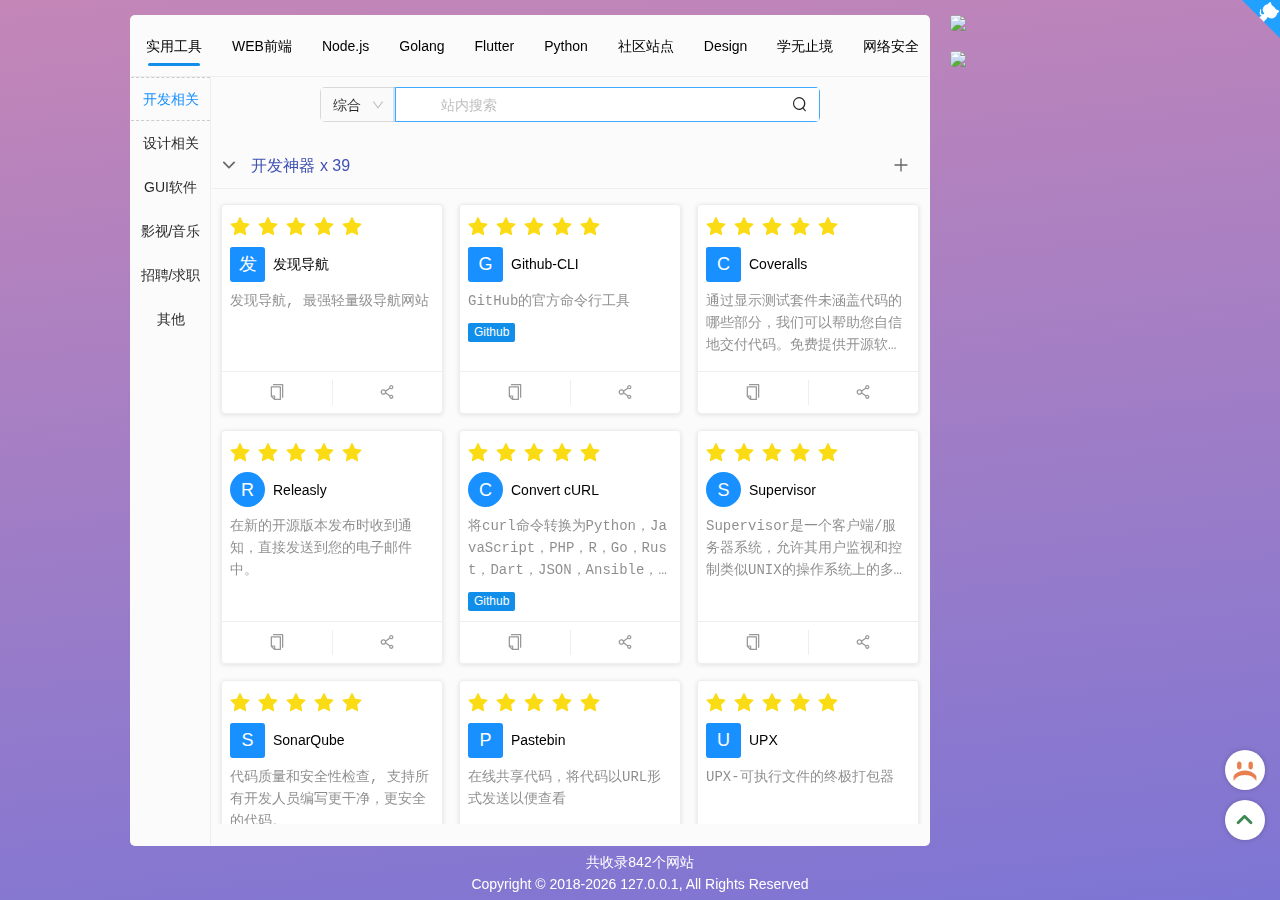
==== commit 409feb32: "Deploying to gh-pages from @ sfzylx/nav@22492ac3c5e90817d414c7252ae8dd31272263bc 🚀" ====
--- a/index.html
+++ b/index.html
@@ -55,8 +55,8 @@
     </app-xiejiahe>
 
     <!-- nav.seo-start -->
-<div data-url="https://github.com/xjh22222228/nav" data-server-time="1725343043526" data-a="x.i.e-jiahe" data-date="2024-09-03 13:57:23" data-version="8.8.1" id="META-NAV" style="z-index:-1;position:fixed;top:-10000vh;left:-10000vh;">
+<div data-url="https://github.com/xjh22222228/nav" data-server-time="1725771899944" data-a="x.i.e-jiahe" data-date="2024-09-08 13:04:59" data-version="8.8.2" id="META-NAV" style="z-index:-1;position:fixed;top:-10000vh;left:-10000vh;">
 <div>发现导航</div><p>发现导航, 最强轻量级导航网站</p><div>Github-CLI</div><p>GitHub的官方命令行工具</p><div>Coveralls</div><p>通过显示测试套件未涵盖代码的哪些部分，我们可以帮助您自信地交付代码。免费提供开源软件库</p><div>Releasly</div><p>在新的开源版本发布时收到通知，直接发送到您的电子邮件中。</p><div>Convert cURL</div><p>将curl命令转换为Python，JavaScript，PHP，R，Go，Rust，Dart，JSON，Ansible，Elixir。</p><div>Supervisor</div><p>Supervisor是一个客户端/服务器系统，允许其用户监视和控制类似UNIX的操作系统上的多个进程。</p><div>SonarQube</div><p>代码质量和安全性检查, 支持所有开发人员编写更干净，更安全的代码。</p><div>Pastebin</div><p>在线共享代码，将代码以URL形式发送以便查看</p><div>UPX</div><p>UPX-可执行文件的终极打包器</p><div>askgit</div><p>使用SQL查询git存储库。生成报告，执行状态检查，分析代码库。</p><div>Sentry</div><p>Web应用程序，移动应用程序和游戏的实时崩溃报告。</p><div>randomuser</div><p>随机用户生成器是用于生成占位符用户信息的免费API。 获取个人资料照片，姓名等。 对于人们来说，就像Lorem Ipsum。</p><div>github-readme-stats</div><p>在你的 README 中 获取动态生成的 GitHub 统计信息</p><div>Hits</div><p>了解有多少人正在查看您的GitHub项目的简单方法</p><div>GitHub 文件加速</div><p>GitHub 文件加速</p><div>Shields IO</div><p>svg生成版本号图标</p><div>FunDebug</div><p>支持前端JavaScript，后端Node.js以及微信小程序错误监控</p><div>Asciiworld</div><p>WA！原来那些年程序猿搞怪的注释都在这里</p><div>jsfiddle</div><p>强大的前端代码在线演示的网站</p><div>CODEIF</div><p>变量命名神器</p><div>ASCIIFlow Infinity</div><p>无限的ASCII图表，保存到谷歌驱动器，调整大小，自由绘制，并直接输出到文本/HTML。</p><div>gitzip</div><p>它可以将GITHUB存储库的子文件夹/子目录作为zip并下载</p><div>Server酱</div><p>「Server酱」，英文名「ServerChan」，是一款「程序员」和「服务器」之间的通信软件。</p><div>mkcert</div><p>一个简单的零配置工具，可以使用您喜欢的任何名称制作本地可信赖的SSL开发证书</p><div>carbon</div><p>创建和分享源代码的精美图像</p><div>setup-ipsec-vpn</div><p>用于构建您自己的IPsec VPN服务器的脚本，在Ubuntu，Debian和CentOS上使用IPsec / L2TP和Cisco IPsec</p><div>nginxconfig</div><p>nginx配置生成器</p><div>GraphQL Explorer</div><p>GraphQL资源管理器利用真实的、实时的生产数据</p><div>patorjk</div><p>将文本转换成ASCII</p><div>lens</div><p>Lens控制Kubernetes集群所需的唯一IDE。它是适用于MacOS，Windows和Linux操作系统的独立应用程序。它是开源的，免费的。</p><div>public-apis</div><p>一些可用在 Web 或软件开发的开放 API 接口</p><div>astexplorer</div><p>一个Web工具，用于探索由各种解析器生成的AST</p><div>uTools</div><p>uTools是一个极简、插件化、跨平台的现代桌面软件。通过自由选配丰富的插件，打造你得心应手的工具集合</p><div>ihateregex</div><p>正则表达式备忘录</p><div>Oh My ZSH</div><p>是一个开放源代码，社区驱动的框架，用于管理zsh配置。</p><div>Tampermonkey</div><p>一款免费的浏览器扩展和最为流行的用户脚本管理器</p><div>Greasy Fork</div><p>提供用户脚本的网站</p><div>免费代理</div><p>免费HTTP代理IP</p><div>Google Workspace</div><p>Google Workspace状态信息中心</p><div>eoLinker接口管理平台</div><p>国内最大的在线接口管理服务方案供应商</p><div>YApi</div><p>YApi 是一个可本地部署的、打通前后端及QA的、可视化的接口管理平台</p><div>RAP2</div><p>Web接口管理工具，开源免费，接口自动化，MOCK数据自动生成，自动化测试，企业级管理。阿里妈妈MUX团队出品</p><div>showdoc</div><p>一个非常适合IT团队的在线API文档、技术文档工具</p><div>docsify</div><p>一个神奇的文档站点生成器</p><div>apiDoc</div><p>RESTful Web API文档生成器</p><div>docusaurus</div><p>易于维护的开源文档网站</p><div>禅道</div><p>禅道是灵活的项目管理软件</p><div>Tapd</div><p>一站式敏捷研发协作云平台, 凝聚腾讯研发方法及敏捷实践精髓, 助力企业研发更高效、协作更敏捷</p><div>Hoppscotch</div><p>一个免费，快速，美观的API请求构建器，供10万多个开发人员使用。(原名叫 Postwoman)</p><div>Sunny-Ngrok</div><p>一条命令解决的外网访问内网问题，无需任何配置，下载客户端之后直接一条命令让外网访问您的内网不再是距离</p><div>frp</div><p>一个快速反向代理，可帮助您将NAT或防火墙后面的本地服务器暴露给Internet。</p><div>zan-proxy</div><p>本地代码调试线上页面，环境再也不是问题</p><div>ngrok</div><p>ngrok是一个反向代理，通过在公共的端点和本地运行的 Web 服务器之间建立一个安全的通道。ngrok可捕获和分析所有通道上的流量，便于后期分析和重放</p><div>查MD5</div><p>MD5在线解密|md5在线破解|批量破解md5网站</p><div>JSON Web Tokens</div><p>jwt 在线解码</p><div>base64</div><p>base64在线解码编码</p><div>ipify</div><p>一个简单的公共IP地址API</p><div>归属地查询</div><p>淘宝免费归属地查询</p><div>draw</div><p>免费的在线图表软件，用于制作流程图、流程图、组织图、UML、ER和网络图</p><div>ProcessOn</div><p>免费在线作图工具,UML作图,UI界面原型设计,iOS原型设计,BPMN,流程图,思维导图,多人协作绘图</p><div>蓝湖</div><p>蓝湖是一款设计图共享平台,帮助互联网团队管理设计图</p><div>Zeplin</div><p>为设计师和前端而生的协作应用</p><div>幕布</div><p>极简大纲笔记 | 一键生成思维导图</p><div>声享</div><p>在线制作 PPT，让分享更有价值</p><div>墨刀</div><p>原型设计工具，web原型设计工具，app原型设计工具</p><div>小智LOGO</div><p>LOGO在线制作神器 - 3分钟完成LOGO设计在线生成</p><div>创客贴</div><p>一款简单易用、功能强大的线上图形设计工具</p><div>在线制作图表</div><p>信息图表是一种易于使用的信息图表和图表制造商。创建和分享美丽的信息图表，在线报告和互动地图。在这里做你自己</p><div>CLIPPING MAGIC</div><p>删除图像背景在线。使背景透明，白色等编辑，裁剪，旋转，固定颜色，添加阴影，一款在线抠图工具</p><div>稿定抠图</div><p>稿定设计是一款专为淘宝店主、新媒体运营人员和修图爱好者打造的免费在线抠图工具。</p><div>UZER.ME</div><p>超级应用空间致力于全生命周期的文档管理,无需安装,即可在线编辑Office, CAD,PS等任意格式文档,支持远程协作,全文检索,版本管理,权限管理,安全外发等.提高工作效率,降低安全风险</p><div>launchaco</div><p>免费在线制作LOGO</p><div>鹿班</div><p>鹿班 - 让设计更美好(阿里出品)</p><div>图片裁剪</div><p>在线裁剪照片大小尺寸</p><div>Bitwarden</div><p>个人和企业在任何设备上存储，共享和保护敏感数据的最简单，最安全的方法</p><div>Typeora</div><p>Typora是一款跨平台的最小Markdown编辑器，可为Markdown读者和作家提供无缝的体验</p><div>iterm2</div><p>iTerm2是Terminal的替代品，是iTerm的后续产品</p><div>Sourcetree</div><p>美丽的Git GUI中的简单性和强大功能</p><div>charles</div><p>Charles是HTTP代理/ HTTP监视器/反向代理，使开发人员可以查看其计算机与Internet之间的所有HTTP和SSL / HTTPS通信。这包括请求，响应和HTTP标头（其中包含cookie和缓存信息）。</p><div>Tunnelblick</div><p>适用于macOS的免费开源OpenVPN VPN客户端服务器软件。</p><div>Keka</div><p>macOS文件存档器, 储存更多，私密分享</p><div>Kap</div><p>使用Web技术构建的开源屏幕录像机。</p><div>Vscode</div><p>VScode是一款轻量级的编辑器，自由。 建立在开源上。 无处不在。</p><div>zenmap</div><p>开源免费的网络发现工具，通过它能够找出网络上在线的主机，并测试主机上哪些端口处于监听状态，接着通过端口确定主机上运行的应用程序类型与版本信息，最后利用它还能侦测出操作系统的类型和版本</p><div>obsproject</div><p>免费和开源软件，用于视频录制和实时流。</p><div>hyper</div><p>基于WEB技术的终端</p><div>Listary</div><p>Listary是Windows的革命性搜索实用程序，它使休闲用户和高级用户都能快速找到文件并启动应用程序！</p><div>vmware</div><p>利用VMware提供的软件定义的云，移动性，网络和安全解决方案来建立您的数字基础。</p><div>parallels</div><p>Mac和Windows虚拟化|管理Mac|VDI和RDS解决方案</p><div>mumu Android模拟器</div><p>网易MuMu[手游模拟器][安卓模拟器]</p><div>DBeaver</div><p>适用于开发人员，数据库管理员，分析师和所有需要使用数据库的人员的免费的多平台数据库工具。支持所有流行的数据库：MySQL，PostgreSQL，SQLite，Oracle，DB2，SQL Server，Sybase，MS Access，Teradata，Firebird，Apache Hive，Phoenix，Presto等</p><div>RedisDesktopManager</div><p>Redis Desktop Manager（又名RDM）—是用于Windows，Linux，MacOS和iPadOS的快速Redis数据库管理应用程序。</p><div>Sequel Pro</div><p>Sequel Pro是一个快速，易于使用的Mac数据库管理应用程序，用于处理MySQL数据库。</p><div>Robo 3T</div><p>一个现代，强大且由社区驱动的MongoDB管理工具</p><div>DataGrip</div><p>jetbrains出品的数据库管理系统</p><div>tableplus</div><p>用于关系数据库的现代，本地且友好的GUI工具：MySQL，PostgreSQL，SQLite等</p><div>TeamViewer</div><p>TeamViewer远程连接控制软件是一款随时随地连接到远程桌面电脑、移动设备及Iot,让远程连接过程更加的快速和安全,轻松实现对文件、网络及程序的实时支持或访问。</p><div>向日葵</div><p>向日葵远程控制软件是一款免费的集远程控制电脑手机、远程桌面连接、远程开机、远程管理、支持内网穿透的一体化远程控制管理工具软件</p><div>v2ray</div><p>用于构建代理绕过网络限制的平台。</p><div>clash</div><p>Go中基于规则的隧道</p><div>哔哩哔哩</div><p>国内知名的视频弹幕网站，这里有最及时的动漫新番，最棒的ACG氛围，最有创意的Up主</p><div>爱奇艺</div><p>拥有海量、优质、高清的网络视频的大型视频网站，专业的网络视频播放平台</p><div>Youtube</div><p>全球最大的视频网站</p><div>斗鱼</div><p>斗鱼 - 每个人的直播平台</p><div>疯狂影视搜索</div><p>疯狂影视搜索是一款全能影视搜索引擎，帮你找到最新影视资源，一站拥有无尽影视资源</p><div>全民vip视频在线解析</div><p>免费全网VIP视频会员免广告看电影！优酷vip解析，爱奇艺vip解析，腾讯vip解析，乐视vip解析，芒果vip解析</p><div>蜜蜂剪辑</div><p>免费在线视频剪辑、视频制作、视频剪切、视频转gif等实用功能</p><div>kk高清影院</div><p>kk高清影院,1080p电影下载,高清电影迅雷下载,免费高清电影网</p><div>自由的音乐</div><p>自由的音乐是一个免费试听并下载全网音乐的网站</p><div>智联招聘</div><p>智联招聘，更懂你的价值</p><div>前程无忧</div><p>招聘网,人才网,求职,找工作</p><div>BOSS直聘</div><p>BOSS直聘是权威领先的招聘网，开启人才网招聘求职新时代，让求职者与Boss直接开聊、加快面试、即时反馈，找工作就来BOSS直聘和Boss开聊吧</p><div>ResumeSample</div><p>程序员简历模板系列, WEB/IOS/Android/C++/node等以及通用程序员简历模板</p><div>程序员找工作黑名单</div><p>有些事情，应该被记住</p><div>看准网</div><p>看准网★中国领先的职场信息平台,专注于公司评论,晒工资,工资待遇,面试,公司福利等.您可以在看准网上匿名分享您的职业信息</p><div>TinyPNG</div><p>智能PNG和JPEG压缩，以质量和文件大小的完美平衡来优化您的图像</p><div>Squoosh</div><p>在浏览器中用不同的编解码器压缩和比较图像(Google出品)</p><div>草料二维码</div><p>用专业的二维码产品帮助企业创造价值</p><div>Feed 验证器</div><p>验证RSS是否符合标准规范</p><div>淘捏捏</div><p>淘宝信誉查询 - 淘捏捏卖家工具箱 淘宝信誉查询_淘宝信用查询_淘宝小号查询_淘宝黑号查询</p><div>天眼查</div><p>人人都在用商业安全工具_企业信息查询_公司查询_工商查询_企业信用信息查询系统</p><div>语雀</div><p>优雅高效的在线文档编辑与协同工具，让每个企业轻松拥有文档中心 - 阿里巴巴</p><div>求是潮云U盘</div><p>临时文件上传, 快速和稳定</p><div>云转换</div><p>在线免费转换视频,音频,YouTube视频到文字,视频到文字,音频到文字,语音转换成文字</p><div>Picdiet</div><p>独特且强悍的JavaScript算法，能极速压缩80%的图片大小，而不损害其质量</p><div>easyicon</div><p>在线图标转换ico、icns</p><div>Smallpdf</div><p>压缩pdf、各种文件格式转换pdf</p><div>Cool Backgrounds</div><p>生成非常酷的彩色背景图像</p><div>Unsplash Source</div><p>随机生成图片链接</p><div>石墨文档</div><p>一款轻便、简洁的在线协作文档工具，PC端和移动端全覆盖，支持多人同时对文档编辑和评论...</p><div>Emoji searcher</div><p>Emoji表情大全</p><div>imgURL</div><p>ImgURL是一个简单、纯粹的图床程序，让个人图床多一个选择</p><div>拷贝兔</div><p>跨平台分享工具，纯Web，IOS，MAC，Linux，Android互传</p><div>表格工具</div><p>一个功能强大的在线表格编辑器，支持Excel、Markdown、JSON、CSV、HTML等格式的相互转换</p><div>360查字体</div><p>360查字体 - 查版权，免纠纷</p><div>sejda</div><p>在线HTML转换pdf</p><div>AI人工智能图片放大</div><p>Bigjpg - 使用开源waifu2x人工智能深度卷积神经网络（CNN）智能无损免费放大图片</p><div>VVV文档在线导出工具</div><p>免费下载百度文库文档</p><div>在线文件编码识别</div><p>在线文件编码识别</p><div>iptv</div><p>收集来自世界各地的5000多个公共IPTV频道</p><div>临时邮箱</div><p>10分钟邮箱，临时邮箱，临时邮，临时电子邮箱，24小时邮箱，一次性邮箱，匿名邮箱，安全邮箱</p><div>jQuery</div><p>jQuery是一个JavaScript函数库</p><div>webpack</div><p>webpack是一个模块打包器</p><div>Babel</div><p>用于编写下一代 JavaScript 的编译器</p><div>ESLint</div><p>可组装的JavaScript和JSX检查工具</p><div>stylelint</div><p>一个强大的现代样式风格的linter</p><div>Mocha</div><p>Mocha是JavaScript的一种单元测试框架，既可以在浏览器环境下运行，也可以在Node.js环境下运行</p><div>MUI</div><p>MUI: 最接近原生APP体验的高性能前端框架</p><div>rollup</div><p>Rollup 是一个 JavaScript 模块打包器，可以将小块代码编译成大块复杂的代码，例如 library 或应用程序</p><div>standard</div><p>JavaScript样式指南，带有linter和自动代码修复程序</p><div>Faker</div><p>在Node.js和浏览器中生成大量逼真的假数据</p><div>sweetalert</div><p>JavaScript Alert 的漂亮替代品</p><div>Sortable</div><p>一个JavaScript库，用于在现代浏览器和触摸设备上对拖放列表进行重新排序</p><div>formilyjs</div><p>Formily 是一个由阿里巴巴集团多 BU 共建的面向中后台复杂场景的表单解决方案，它也是一个表单框架</p><div>rough-notation</div><p>一个小的JavaScript库，用于在网页上创建手绘动画并为其添加动画效果</p><div>AntV</div><p>AntV 是蚂蚁金服全新一代数据可视化解决方案</p><div>Lodash</div><p>Lodash是一个一致性、模块化、高性能的 JavaScript 实用工具库</p><div>Swiper</div><p>轻量级的移动设备触控滑块的js框架，使用硬件加速过渡</p><div>fastclick</div><p>Polyfill 解决移动端具有300ms延迟的库</p><div>Layer</div><p>丰富多样的Web弹出层组件,可轻松实现Alert/Confirm/Prompt/普通提示/页面区块/iframe/tips等等几乎所有的弹出交互</p><div>moment.js</div><p>一个轻量级的JavaScript日期库，用于解析，验证，操作和格式化日期</p><div>js-cookie</div><p>一个简单，轻量级的JavaScript API，用于处理浏览器cookie</p><div>qs</div><p>具有嵌套支持的查询字符串解析器</p><div>Mock.js</div><p>生成随机数据，拦截 Ajax 请求</p><div>GITALK</div><p>凹凸实验室出品的一款基于 Github Issue 和 Preact 开发的评论插件</p><div>prism</div><p>轻巧，强大，优雅的代码语法高亮</p><div>nprogress</div><p>顶部加载进度条</p><div>iNotify</div><p>JS实现浏览器标题闪烁，滚动，语音提示，Chrome/Safari/FireFox/IE通知</p><div>html2canvas</div><p>最流行的JavaScript屏幕截图</p><div>dayjs</div><p>使用与Moment.js兼容的API来解析，验证，操作和显示现代浏览器的日期和时间</p><div>JsBarcode</div><p>易于使用但功能强大的条形码生成器，适用于Web和Node.js</p><div>clipboard.js</div><p>现代复制到剪贴板。没有Flash。只需3kb gzipped。</p><div>lib-flexible</div><p>可伸缩布局方案, 淘宝rem解决方案</p><div>js-xss</div><p>根据白名单过滤HTML(防止XSS攻击)</p><div>mescroll</div><p>精致的下拉刷新和上拉加载 js框架.支持vue,完美运行于移动端和主流PC浏览器</p><div>better-scroll</div><p>灵感来自iscroll，它具有更好的滚动性能</p><div>pinyinjs</div><p>一个实现汉字与拼音互转的小巧web工具库</p><div>ms</div><p>使用此包可以轻松地将各种时间格式转换为毫秒。</p><div>ramda</div><p>适用于JavaScript程序员的实用函数库</p><div>decimal.js</div><p>JavaScript的任意精度Decimal类型 (0.1+0.2=0.3)</p><div>copy-to-clipboard</div><p>简单的模块公开copy功能，它将尝试使用execCommand与特定于IE的clipboardData接口的回退，最后，通常prompt使用适当的文本内容和消息</p><div>path-to-regexp</div><p>将字符串路径转换成正则表达式</p><div>autosize</div><p>autosize是一个小的独立脚本，可以自动调整textarea域的高度以适合文本</p><div>shake.js</div><p>监听手机设备摇动</p><div>progressbar</div><p>可以轻松地为Web创建响应式和时尚的进度栏。动画即使在移动设备上也表现良好</p><div>easy-mock</div><p>Easy Mock 是一个可视化，并且能快速生成模拟数据的持久化服务</p><div>Clamp.js</div><p>JS版本的多行文本溢出省略</p><div>json-bigint</div><p>带有bigints支持的JSON.parse / stringify</p><div>exif-js</div><p>用于读取EXIF图像元数据的JavaScript库</p><div>lunr.js</div><p>Lunr.js是一个用于浏览器的小型全文本搜索库。它为JSON文档建立索引，并提供一个简单的搜索界面来检索与文本查询最匹配的文档</p><div>hotkeys</div><p>强大的Javascript库，用于捕获键盘输入和输入的按键组合。它没有依赖性。</p><div>dom-to-image</div><p>使用HTML5 canvas从DOM节点生成图像</p><div>single-spa</div><p>使微前端变得简单</p><div>qiankun</div><p>为微型前端提供快速，简单和完整的解决方案</p><div>nanoid</div><p>一个很小的，安全的，URL友好的，唯一的JavaScript字符串ID生成器。</p><div>Numeral-js</div><p>一个用于格式化和处理数字的javascript库</p><div>ua-parser-js</div><p>用于从userAgent字符串检测浏览器，引擎，操作系统，CPU和设备类型/模型。支持浏览器和node.js环境</p><div>hammer.js</div><p>一个用于多点触摸手势的javascript库</p><div>i18next</div><p>i18next是一个非常流行的国际化框架，适用于浏览器或任何其他JavaScript环境（例如，node.js）。</p><div>js-lingui</div><p>JavaScript的可读，自动化和优化（5 kb）国际化</p><div>wow.js</div><p>基于Animate.css,向下滚动页面时显示CSS动画,轻松自定义动画设置：样式，延迟，长度，偏移，迭代...</p><div>Waves</div><p>受Google材质设计启发的点击效果, 波纹效果</p><div>velocity</div><p>加速JavaScript动画</p><div>anime</div><p>轻量级的JavaScript动画库。它适用于任何CSS属性，单个CSS转换，SVG或任何DOM属性以及JavaScript对象</p><div>Hover-Buttons</div><p>hover动画CSS / SCSS按钮</p><div>JavaScript-MD5</div><p>JavaScript MD5实现。兼容服务器端环境，如node.js，RequireJS等模块加载器和所有Web浏览器</p><div>js-sha1</div><p>JavaScript的简单SHA1哈希函数支持UTF-8编码。</p><div>js-base64</div><p>JavaScript的Base64实现</p><div>jsSHA</div><p>SHA-1，SHA-224，SHA3-224，SHA-256，SHA3-256，SHA-384，SHA3-384，SHA-512，SHA3-512，SHAKE128 ，和SHAKE256以及HMAC</p><div>crypto-js</div><p>加密标准的JavaScript库</p><div>pdf.js</div><p>PDF.js是一个使用HTML5构建的可移植文档格式（PDF）查看器</p><div>webuploader</div><p>百度出品，采用大文件分片并发上传，极大的提高了文件上传效率。</p><div>pdfmake</div><p>纯JavaScript中的客户端/服务器端PDF打印, HTML转换Pdf</p><div>ViewerJS</div><p>JavaScript中的文档阅读器, pdf/ppt/opt/odt等文件渲染成HTML</p><div>filepond</div><p>灵活而有趣的JavaScript文件上传库</p><div>FileSaver.js</div><p>客户端保存文件的解决方案，非常适合在客户端上生成文件的Web应用程序</p><div>jsPDF</div><p>一个使用JavaScript生成PDF的库</p><div>PhotoSwipe</div><p>适用于移动和桌面的JavaScript图像库, 图片预览</p><div>viewerjs</div><p>javascript图片预览</p><div>howler.js</div><p>现代 Web 音频 javascript 库</p><div>DPlayer</div><p>哇，这么可爱的HTML5 danmaku视频播放器</p><div>APlayer</div><p>哇，这么可爱的HTML5音乐播放器</p><div>three.js</div><p>JavaScript 3D引擎</p><div>flowy</div><p>创建流程图的最小JavaScript库</p><div>incubator-echarts</div><p>浏览器的功能强大的交互式图表和可视化库</p><div>d3</div><p>借助SVG，Canvas和HTML使数据栩栩如生。</p><div>uikit</div><p>一款轻量级、模块化的前端框架可快速构建强大的web前端界面</p><div>JsBridge</div><p>android java和javascript桥接，灵感来自微信webview jsbridge</p><div>DSBridge-Android</div><p>一个现代的跨平台JavaScript桥接，通过它您可以在JavaScript和本机之间同步或异步地调用彼此的功能</p><div>joi</div><p>对象模式验证</p><div>validator.js</div><p>字符串验证插件、表单验证</p><div>async-validator</div><p>异步验证器</p><div>yup</div><p>无效的简单对象架构验证</p><div>localForage</div><p>离线存储，使用简单但功能强大的API包装IndexedDB，WebSQL或localStorage。</p><div>introjs</div><p>为您的网站和项目提供新功能介绍和逐步用户指南的更好方法</p><div>shepherd</div><p>引导您的用户浏览您的应用程序</p><div>bootstrap-tour</div><p>使用Twitter Bootstrap Popovers快速方便地进行产品浏览</p><div>React</div><p>用于构建用户界面的 JavaScript 库</p><div>React Router</div><p>React 路由管理</p><div>Redux</div><p>React 状态管理</p><div>create-react-app</div><p>React官方脚手架</p><div>React Redux</div><p>Redux的官方React绑定(通常配合redux使用)</p><div>redux-actions</div><p>Redux的Flux标准action实用程序(用于生成action)</p><div>redux-thunk</div><p>Redux的Thunk中间件, 用于处理异步逻辑</p><div>redux-saga</div><p>一个旨在使应用程序副作用（即异步事物，如数据获取和不纯的东西，如访问浏览器缓存）更容易管理，执行更高效，易于测试，以及更好地处理故障的库</p><div>React Native</div><p>使用React构建原生APP程序的框架</p><div>React Navigation</div><p>为您的本地应用程序提供路由和导航</p><div>expo</div><p>用于制作跨平台移动应用程序的Expo平台</p><div>ant-design-mobile-rn</div><p>一个基于 React Native 的 UI 组件库</p><div>Ant Design</div><p>Ant Design - A UI Design Language</p><div>MATERIAL-UI</div><p>React 组件用于更快速、更简便的 web 开发。你也可以建立你自己的设计系统，或者从 Material Design 开始</p><div>element</div><p>elementUI组件库</p><div>react-bootstrap</div><p>基于Bootstrap 3构建的组件库</p><div>evergreen</div><p>Evergreen是一个React UI框架，用于在Web上构建雄心勃勃的产品。由Segment带给您。</p><div>@alifd/next</div><p>@alifd/next 是 Alibaba Fusion Design 的官方 React 实现, 赋能企业中后台产品开发</p><div>zent</div><p>Zent 是有赞 PC 端 WebUI 规范的 React 实现，提供了一整套基础的 UI 组件以及一些常用的业务组件</p><div>React95</div><p>装修一新的现代的应用程序做出React Windows95的UI组件。</p><div>rsuite</div><p>React Suite 是一套 React 组件库，为后台产品而生。同时也是一个具有贴心设计以及对开发者友好的 UI 框架</p><div>chakra-ui</div><p>适用于您的React应用程序的简单，模块化和可访问的UI组件</p><div>Ant Design Mobile</div><p>一个基于 Preact / React / React Native 的 UI 组件库</p><div>React Helmet</div><p>这个可重用的反应组件将管理对文档头的所有更改</p><div>react-image-crop</div><p>用于React的响应式图像裁剪工具</p><div>React Helmet</div><p>这个可重用的反应组件将管理对文档头的所有更改</p><div>react-transition-group</div><p>当React组件进入或离开DOM时执行动画的简单方法</p><div>React Loadable</div><p>用于加载具有promise的组件的更高阶组件 - 路由懒加载</p><div>react-swipe</div><p>基于swipe.js封装的react组件/走马灯</p><div>Ant Motion</div><p>使用 Ant Motion 能够快速在 React 框架中使用动画,我们提供了单项，组合动画，以及整套解决方案</p><div>video-react</div><p>网络视频播放器使用React库从头开始构建HTML5世界</p><div>react-keeper</div><p>一个react路由库，更适合移动端使用，拥有缓存等功能</p><div>Fusion Design</div><p>基于React构建的Web可配置组件库</p><div>recharts</div><p>基于 React和D3 的组合式图表库</p><div>react-json-view</div><p>JSON查看器</p><div>BizCharts</div><p>基于G2和React的强大数据可视化库</p><div>react-draggable</div><p>一个简单的组件，用于使元素可拖动</p><div>react-slick</div><p>react走马灯组件</p><div>react-color</div><p>react 拾色器</p><div>react-intl</div><p>国际化React应用程序。这个库提供了React组件和一个API，用于格式化日期，数字和字符串，包括复数形式和处理翻译</p><div>react-data-grid</div><p>使用React构建的类似于Excel的网格组件，具有编辑器，键盘导航，复制和粘贴等功能</p><div>react-virtualized</div><p>React组件可有效呈现大型列表和表格数据</p><div>react-live</div><p>一个用于实时编辑React组件的灵活组件库</p><div>formik</div><p>在React中轻松创建表单</p><div>react-move</div><p>一个React组件，它创建可移动，可拖动，可调整大小，可缩放，可旋转，可扭曲，可收缩，可分组，可捕捉。</p><div>react-dnd</div><p>React DnD是一组React实用程序，可帮助您构建复杂的拖放接口，同时保持组件分离</p><div>react-beautiful-dnd</div><p>漂亮的和可访问的拖放列表</p><div>react-rnd</div><p>一个可调整大小且可拖动的React组件。</p><div>ANT DESIGN PRO</div><p>开箱即用的中台前端/设计解决方案</p><div>enzyme</div><p>适用于React的JavaScript测试实用程序</p><div>Jest</div><p>Jest是一个令人愉快的JavaScript测试框架，专注于简单性。</p><div>umijs</div><p>插件化的企业级前端应用框架。</p><div>DvaJS</div><p>基于React和Redux的轻量级和elm风格框架</p><div>umijs/hooks</div><p>你可以将 umi hooks 使用在任何地方，和任意组件库搭配使用。虽然我们的代码示例都是基于 ant design 的，但是并不代表我们的 Hooks 只能和 ant design 配合使用</p><div>umi-plugin-cache-route</div><p>路由缓存，类似vue keep-alive</p><div>React.js 小书</div><p>这是一本关于 React.js 的小书</p><div>TypeScript-React-Starter</div><p>TypeScript和React的入门模板，带有详细的README，描述了如何将两者结合使用。</p><div>react-redux-typescript-guide</div><p>TypeScript中的React和 Redux - 使用说明</p><div>Mobx</div><p>简单、可扩展的状态管理</p><div>next.js</div><p>服务端渲染框架、SEO解决方案</p><div>nwb</div><p>适用于Web的React，Preact，Inferno和Vanilla JS应用，React库和其他npm模块的工具包，无需配置</p><div>ahooks</div><p>为 React Hooks 而生</p><div>react-app-rewired</div><p>覆盖create-react-app webpack配置而不弹出</p><div>Vue.js</div><p>渐进式JavaScript 框架</p><div>Vue Router</div><p>Vue Router 是 Vue.js 官方的路由管理器</p><div>Vuex</div><p>Vuex 是一个专为 Vue.js 应用程序开发的状态管理模式。</p><div>vue-devtools</div><p>vue.js调试工具</p><div>vue-cli</div><p>Vue.js开发的标准脚手架工具</p><div>vuepress</div><p>Vue 驱动的静态网站生成器</p><div>Vue SSR</div><p>Vue服务端渲染、SEO解决方案</p><div>vue-class-component</div><p>用于类式Vue组件的ECMAScript / TypeScript装饰器。</p><div>eslint-plugin-vue</div><p>Vue.js的官方ESLint插件</p><div>vite</div><p>Vite是一个经过验证的Web开发人员构建工具，可在开发过程中通过本机ES模块导入为您的代码提供服务，并将其与Rollup捆绑在一起进行生产</p><div>Vue 组合式 API</div><p>Vue 组合式 API在线文档阅读</p><div>iView</div><p>一套基于 Vue.js 的高质量UI 组件库</p><div>Element</div><p>一套为开发者、设计师和产品经理准备的基于 Vue 2.0 的桌面端组件库</p><div>Element Plus</div><p>支持Vue3.0的Element</p><div>Muse-UI</div><p>基于 Vue 2.0 优雅的 Material Design UI 组件库</p><div>Ant Design Vue</div><p>这里是 Ant Design 的 Vue 实现，开发和服务于企业级后台产品</p><div>vuetify</div><p>让Vue和Material Design的强大力量在开发上助您一臂之力</p><div>bootstrap-vue</div><p>BootstrapVue为Vue.js提供了最全面的Bootstrap 4组件和网格系统实现之一，并提供了广泛的自动WAI-ARIA可访问性标记</p><div>vue-material</div><p>Vue material简单，轻巧，完全符合Google Material Design规范</p><div>buefy</div><p>Buefy是一个基于Bulma框架和设计的Vue.js响应式UI组件的轻量级库。</p><div>vant</div><p>轻量、可靠的移动端 Vue 组件库</p><div>vux</div><p>一个凑合的 Vue.js 移动端 UI 组件库</p><div>cube-ui</div><p>基于 Vue.js 实现的精致移动端组件库</p><div>Mand Mobile</div><p>面向金融场景的Vue移动端UI组件库，丰富、灵活、实用，快速搭建优质的金融类产品，让复杂的金融场景变简单</p><div>Mint UI</div><p>基于 Vue.js 的移动端组件库</p><div>NutUI</div><p>一套京东风格的轻量级移动端Vue组件库</p><div>vue-awesome-swiper</div><p>基于swiper封装的轮播图组件</p><div>vue-meta</div><p>管理Vue 2.0组件中的页面元信息。支持SSR + Streaming</p><div>vue-scroller</div><p>Vue Scroller是Vonic UI 的基础组件。为了平滑滚动，拉动刷新和无限加载。</p><div>vue-infinite-loading</div><p>Vue.js的无限滚动插件(支持向上和向下)</p><div>iview-admin</div><p>基于iView的Vue 2.0管理系统模板</p><div>nuxt</div><p>Vue.js 通用应用框架</p><div>创建nuxt的脚手架工具</div><p>create-nuxt-app</p><div>Angular</div><p>一个框架，移动 & 桌面</p><div>angular-cli</div><p>用于Angular CLI脚手架工具</p><div>augury</div><p>Angular调试和可视化工具</p><div>NG-ZORRO</div><p>基于Ant Design的Angular企业级UI组件</p><div>ng-bootstrap</div><p>基于Bootstrap 4的Angular组件</p><div>element-angular</div><p>Element Angular组件库</p><div>primeng</div><p>PrimeNG是Angular的丰富UI组件的集合</p><div>material</div><p>Material Design是一个统一的视觉，动作和交互设计系统的规范，适用于不同的设备。</p><div>material</div><p>Material Design是一个统一的视觉，动作和交互设计系统的规范，适用于不同的设备。</p><div>小程序开发</div><p>微信小程序</p><div>小游戏开发</div><p>微信小游戏</p><div>mpvue</div><p>Vue.js 开发小程序的前端框架。框架基于 Vue.js 核心</p><div>wepy</div><p>官方小程序组件化开发框架</p><div>mpx</div><p>Mpx是一款致力于提高小程序开发体验的增强型小程序框架(滴滴出品，基于vue)</p><div>uni-app</div><p>uni-app 是使用 Vue 语法开发小程序、H5、App的统一框架</p><div>omix</div><p>腾讯原生小程序框架 OMIX 2.0</p><div>vant-weapp</div><p>轻量、可靠的小程序 UI 组件库</p><div>weui-wxss</div><p>这是一套基于样式库weui-wxss开发的小程序扩展组件库，同微信原生视觉体验一致的UI组件库</p><div>wxParse</div><p>wxParse-微信小程序富文本解析自定义组件，支持HTML及markdown解析</p><div>mpvue-wxParse</div><p>适用于 Mpvue 的微信小程序富文本解析自定义组件</p><div>echarts-for-weixin</div><p>ECharts 的微信小程序版本</p><div>腾讯位置服务</div><p>微信小程序原生LBS能力的最佳拍档</p><div>ColorUI</div><p>鲜亮的高饱和色彩，专注视觉的小程序组件库</p><div>weapp-input-frame</div><p>验证码、支付密码输入框组件</p><div>JS接口签名校验工具</div><p>微信 JS 接口签名校验工具</p><div>接口调试工具</div><p>微信公众平台接口调试工具</p><div>computed</div><p>小程序自定义组件 computed / watch 扩展</p><div>awesome-github-wechat-weapp</div><p>微信小程序开源项目库汇总</p><div>awesome-wechat-weapp</div><p>微信小程序开发资源汇总</p><div>微信开放社区</div><p>小程序开发者专区，微信公众平台,微信开放社区,开发者专区</p><div>wechat-format</div><p>微信公众号排版编辑器，转换 Markdown 到微信特制的 HTML</p><div>微信开放平台</div><p>微信开放平台</p><div>CSS3 UI Lib</div><p>CSS动画集成、在线调试阴影</p><div>CSS Sprites Generator</div><p>CSS雪碧图生成</p><div>CSS渐变调试器</div><p>前端开发调试CSS渐变必备神器</p><div>Animista</div><p>在线生成CSS动画</p><div>CSS Gradient</div><p>CSS渐变调试并生成CSS代码</p><div>Grabient</div><p>CSS渐变调试并生成CSS代码，还可以角度变换</p><div>px与em单位转换</div><p>px与em单位转换</p><div>CSS三角形產生器</div><p>CSS三角形產生器 - 使用純CSS繪畫三角形</p><div>SassMeister</div><p>将sass语法转换成CSS语法</p><div>transfonter</div><p>字体图标转换Base64</p><div>Loading集合</div><p>上千种Loading认你选</p><div>CSS Reference</div><p>css参考是一个免费的视觉指导css。它以最受欢迎的特性为特色，并用插图和动画示例对其进行说明</p><div>在线CSS阴影调试</div><p>CSS3 Box Shadow(阴影)效果在线调试工具</p><div>正则表达式验证器</div><p>验证JavaScript正则表达式</p><div>JSON在线解析及格式化验证</div><p>json在线解析,json格式化,json格式验证,json转xml,xml转json</p><div>prettier</div><p>Prettier是一个固定的代码格式化程序。它通过解析代码并使用自己的规则重新打印它来强制执行一致的样式，这些规则考虑了最大行长度，并在必要时包装代码</p><div>正则表达式在线测试</div><p>正则表达式在线测试</p><div>spy-debugger</div><p>微信调试，各种WebView样式调试、手机浏览器的页面真机调试。便捷的远程调试手机页面、抓包工具，支持：HTTP/HTTPS，无需USB连接设备</p><div>VConsole</div><p>一个轻量、可拓展、针对手机网页的前端开发者调试面板</p><div>Staticfile CDN</div><p>免费CDN服务，包括 JavaScript、CSS、图片和 swf 等静态文件</p><div>jsDelivr</div><p>jsDelivr – 开源 CDN</p><div>BootCDN</div><p>稳定、快速、免费的前端开源项目 CDN 加速服务</p><div>cdnjs</div><p>面向Web开发人员的免费和开源公共Web CDN！</p><div>FunDebug</div><p>支持前端JavaScript，后端Node.js以及微信小程序错误监控</p><div>前端兼容性查询</div><p>前端查询API各个厂商兼容性情况</p><div>Browserhacks</div><p>Browserhacks是来自各个互联网的浏览器特定CSS和JavaScript hacks的广泛列表。</p><div>Character Entity Reference Chart</div><p>字符实体参考图，&gt;</p><div>awesome-web-editor</div><p>开源web编辑器汇总列表</p><div>jsfiddle</div><p>强大的前端代码在线演示的网站</p><div>jsperf</div><p>jsPerf旨在提供一种简单的方法来创建和共享测试用例，通过运行基准测试来比较不同JavaScript代码段的性能</p><div>codesandbox</div><p>codesandbox是为Web应用程序定制的在线编辑器。</p><div>HTML Reference</div><p>所有HTML元素和属性的免费指南参考</p><div>jsbin</div><p>一个轻量级的html/css/js在线编辑器Debug调试器</p><div>jsfuck</div><p>JSFuck是基于JavaScript原子部分的深奥和教育性编程风格。它仅使用六个不同的字符来编写和执行代码。</p><div>Bootstrap</div><p>Bootstrap 是一个用于快速开发 Web 应用程序和网站的前端框架</p><div>Sass</div><p>Sass 是成熟、稳定、强大的 CSS 扩展语言</p><div>Less</div><p>Less 是一门 CSS 预处理语言,它扩展了 CSS 语言,增加了变量、Mixin、函数等特性</p><div>magic</div><p>CSS3动画特效</p><div>Animate.css</div><p>CSS动画的跨浏览器库,简单易用</p><div>normalize.css</div><p>使浏览器更加一致地呈现所有元素并符合现代标准。它只针对需要规范化的样式</p><div>Hover</div><p>CSS3动力悬停效果的集合，适用于链接，按钮，徽标，SVG，特色图像等</p><div>github-markdown-css</div><p>复制GitHub Markdown样式的最小CSS量</p><div>autoprefixer</div><p>Autoprefixer是一款自动管理浏览器前缀的插件，它可以解析CSS文件并且添加浏览器前缀到CSS内容里</p><div>vivify</div><p>Vivify是免费的CSS动画库。</p><div>cubic-bezier</div><p>在线制作CSS动画</p><div>iconfont</div><p>阿里妈妈MUX倾力打造的矢量图标管理、交流平台</p><div>Font Awesome</div><p>一套绝佳的图标字体库和CSS框架</p><div>LivIcons Evolution</div><p>会动的纯svg矢量图标库</p><div>ionicons</div><p>适用于Ionic Framework和Web应用程序的高级图标字体</p><div>material-design-icons</div><p>Google的Material Design图标</p><div>css battle</div><p>在线比拼CSS</p><div>学习CSS布局</div><p>学习CSS布局</p><div>TypeScript</div><p>TypeScript 是一种由微软开发的自由和开源的编程语言，它是JavaScript的一个超集</p><div>TypeSearch</div><p>搜索typescript 类型包 @types/node</p><div>DefinitelyTyped</div><p>高质量TypeScript类型定义的存储库</p><div>typescript-eslint</div><p>Monorepo用于所有工具，使ESLint能够支持TypeScript</p><div>awesome-typescript</div><p>用于客户端和服务器端开发的强大TypeScript资源的集合。在TypeScript中编写精彩的JavaScript</p><div>TypeScript 入门教程</div><p>TypeScript 入门教程</p><div>JavaScript 20 年</div><p>JavaScript 20 年</p><div>你不知道的JavaScript</div><p>你不知道的JavaScript</p><div>现代 JavaScript 教程</div><p>以最新的 JavaScript 标准为基准。通过简单但足够详细的内容，为你讲解从基础到高阶的 JavaScript 相关知识</p><div>ECMAScript 6入门</div><p>ECMAScript 6入门</p><div>JavaScript教程</div><p>JavaScript 标准参考教程</p><div>JavaScript Puzzlers</div><p>你真的了解JavaScript吗？来试试吧！</p><div>InterviewMap</div><p>打造最好的面试图谱</p><div>飞冰早报</div><p>飞冰早报</p><div>jsdoc</div><p>用于JavaScript的API文档生成器。</p><div>30 seconds of code</div><p>精选的有用JavaScript代码段集合，您可以在30秒或更短的时间内理解这些代码段。</p><div>33-js-concepts</div><p>JavaScript开发者应懂的33个概念</p><div>ECMAScript Proposals</div><p>跟踪ECMAScript 提案</p><div>ecma262</div><p>ECMA-262的状态，流程和文档</p><div>JavaScript 秘密花园</div><p>JavaScript 语言最古怪用法的文档集合</p><div>Airbnb JavaScript 编码规范</div><p>Airbnb JavaScript 编码规范</p><div>Daily-Interview-Question</div><p>工作日每天一道前端大厂面试题，祝大家天天进步，一年后会看到不一样的自己</p><div>javascript-algorithms</div><p>JavaScript 算法与数据结构</p><div>weekly</div><p>前端精读周刊</p><div>Node.js</div><p>Node.js® 是一个基于 Chrome V8 引擎 的 JavaScript 运行时</p><div>npm1</div><p>npm是JavaScript世界的包管理工具,并且是 Node.js 平台的默认包管理工具</p><div>urllib</div><p>在复杂的世界中请求HTTP(s)URL</p><div>formstream</div><p>multipart / form-data编码流，用于文件上传的帮助程序。</p><div>validate-npm-package-name</div><p>给我一个字符串，我会告诉你它是否是有效的npm软件包名称</p><div>Yarn</div><p>快速、可靠、安全的依赖管理</p><div>awesome-nodejs</div><p>Node.js软件包和资源</p><div>nodebestpractices</div><p>最大的Node.js最佳实践列表</p><div>NodeBB</div><p>基于Node.js的论坛软件，为现代网站</p><div>Ghost</div><p>Ghost 是基于 Node.js 构建的开源博客平台。Ghost 具有易用的书写界面和体验,博客内容默认采用 Markdown 语法书写。Ghost 的目标是取代臃肿的 Wordpress</p><div>nodebestpractices</div><p>Node.js 最佳实践, 最大的汇集，且每周都在增长 - 当前，超过50个最佳实现，样式指南，架构建议已经呈现</p><div>request</div><p>简化的HTTP请求客户端</p><div>superagent</div><p>一个小型渐进式客户端HTTP请求库，Node.js模块具有相同的API，具有许多高级HTTP客户端功能</p><div>axios</div><p>基于Promise的HTTP客户端，用于浏览器和node.js</p><div>node-fetch</div><p>一个轻量级的模块，将window.fetch带到Node.js</p><div>bent</div><p>带有async await的功能性JS HTTP客户端（Node.js和Fetch）</p><div>superagent-proxy</div><p>superagent代理扩展，这使您可以通过某种代理来代理HTTP请求</p><div>Puppeteer</div><p>Puppeteer是一个Node库，它提供了一个高级API来通过DevTools协议控制Chromium或Chrome</p><div>cypress</div><p>对浏览器中运行的所有内容进行快速，轻松和可靠的测试，（类Puppeteer）</p><div>Mocha</div><p>Node.js和浏览器的简单，灵活，有趣的JavaScript测试框架</p><div>chai</div><p>node.js的BDD/TDD断言框架和可以与任何测试框架配对的浏览器</p><div>ava</div><p>未来的JavaScript测试运行器</p><div>Jest</div><p>Jest是一个令人愉快的JavaScript测试框架，专注于简单性。</p><div>testcafe</div><p>一个Node.js工具，用于自动化端到端Web测试</p><div>jest-puppeteer</div><p>使用Jest＆Puppeteer运行测试 🎪✨</p><div>ts-jest</div><p>具有对Jest的Sourcemap支持的TypeScript预处理器</p><div>jest-extended</div><p>扩展 jest 匹配器</p><div>node-mysql2</div><p>node.js的快速node-mysql兼容的mysql驱动程序</p><div>sequelize</div><p>基于 promise 的 Node.js ORM, 目前支持 Postgres, MySQL, SQLite 和 Microsoft SQL Server. 它具有强大的事务支持, 关联关系, 读取和复制等功能</p><div>mongoose</div><p>mongodb对象模型设计用于在异步环境中工作。</p><div>ioredis</div><p>适用于Node.js，以性能为中心且功能齐全的Redis客户端。</p><div>objection.js</div><p>Objection.js是Node.js的一个ORM ，它旨在避免使用SQL和底层数据库引擎的全部功能，同时尽可能简单地将magic保持在最低限度。</p><div>nedb</div><p>JavaScript数据库，用于Node.js，nw.js，electron和浏览器</p><div>typeorm</div><p>ORM for TypeScript和JavaScript（ES7，ES6，ES5）。支持MySQL，PostgreSQL，MariaDB，SQLite，MS SQL Server，Oracle，WebSQL数据库。适用于NodeJS，浏览器，Ionic，Cordova和Electron平台</p><div>knexjs</div><p>PostgreSQL，MySQL和SQLite3的查询构建器，旨在灵活，可移植且易于使用。</p><div>node-redis</div><p>高性能Node.js Redis客户端。</p><div>node-canvas</div><p>node-canvas是Node.js的Cairo -backed Canvas实现。</p><div>svg-captcha</div><p>在node.js中生成svg验证码</p><div>ccap</div><p>node.js使用C++库CImg生成验证码，无需安装任何其他库或软件</p><div>text-to-svg</div><p>将文本转换为SVG路径而不依赖于本机</p><div>svg2png</div><p>使用PhantomJS将SVG转换为PNG</p><div>node-http-proxy</div><p>一个HTTP可编程代理库，支持websocket。它适用于实现反向代理和负载平衡器等组件</p><div>http-proxy-middleware</div><p>用于连接，快速和浏览器同步的单线程node.js http-proxy中间件（基于node-http-proxy）</p><div>esprima</div><p>ECMAScript解析基础架构，可进行多用途分析, 将代码转换成AST</p><div>recast</div><p>JavaScript AST转换器，非破坏性漂亮打印机和自动源映射生成器</p><div>node-xlsx</div><p>NodeJS excel文件解析器和构建器</p><div>fs-extra</div><p>操作系统文件，用于替代内置的fs模块</p><div>js-xlsx</div><p>SheetJS社区版 - 电子表格工具包</p><div>node-archiver</div><p>文件压缩</p><div>wechat-oauth</div><p>微信公共平台OAuth接口消息接口服务中间件与API SDK</p><div>wechat-api</div><p>微信公共平台API</p><div>wechat</div><p>微信公共平台消息接口服务中间件</p><div>wechaty</div><p>是适用于微信个人帐户的Bot SDK ，可以帮助您创建6行javascript的机器人</p><div>Glob</div><p>匹配文件。 **/*.js</p><div>prompts</div><p>轻巧，美观和用户友好的交互式提示</p><div>enquirer</div><p>时尚，直观和用户友好的提示</p><div>cli-table3</div><p>带有Node.JS的CLI的漂亮unicode表</p><div>commander.js</div><p>node.js命令行界面的完整解决方案，受Ruby指挥官的启发</p><div>ora</div><p>优雅的终端微调器</p><div>Inquirer.js</div><p>常用交互式命令行用户界面的集合</p><div>shelljs</div><p>Node.js的可移植Unix shell命令</p><div>download-git-repo</div><p>下载并提取git存储库（GitHub，GitLab，Bitbucket）</p><div>node-semver</div><p>node的semver解析器</p><div>node-progress</div><p>node.js的灵活ascii进度条</p><div>node-qrcode</div><p>二维码生成</p><div>open</div><p>打开URL，文件，可执行文件等内容。跨平台。</p><div>ssh2</div><p>用纯JavaScript编写的SSH2客户端和服务器模块，用于node.js</p><div>minimist</div><p>解析参数选项</p><div>node-clear</div><p>清空终端屏幕信息</p><div>chalk</div><p>终端字符串样式</p><div>yargs</div><p>通过解析参数并生成优雅的用户界面来帮助您构建交互式命令行工具。</p><div>handlebars</div><p>JavaScript模板引擎</p><div>ejs</div><p>JavaScript模板引擎</p><div>mustache.js</div><p>使用JavaScript的无逻辑{{mustache}}模板</p><div>node-xml2js</div><p>简单的XML到JavaScript对象转换器。它支持双向转换。使用sax-js和 xmlbuilder-js</p><div>iconv-lite</div><p>纯JavaScript中转换字符编码。</p><div>node-uuid</div><p>在JavaScript中生成符合RFC的UUID</p><div>nativefier</div><p>使任何网页成为桌面应用程序</p><div>getmac</div><p>通过Node.js获取当前计算机的mac地址</p><div>http-server</div><p>一个简单的零配置命令行http服务器</p><div>node-schedule</div><p>Node的类似cron-like和非not-cron-like的作业调度程序。</p><div>qrcode-terminal</div><p>QRCode终端版</p><div>localtunnel</div><p>localtunnel将您的localhost暴露给世界，以便于测试和共享！无需混淆DNS或部署只是为了让其他人测试您的更改</p><div>passport</div><p>Node.js的简单，不显眼的身份验证</p><div>parameter</div><p>参数验证工具</p><div>bytes</div><p>用于解析字符串字节, b/kb/mb/gb/tb/pb</p><div>js-yaml</div><p>JavaScript YAML解析器和转储器。非常快</p><div>acorn</div><p>一个小型，基于JavaScript的快速JavaScript解析器</p><div>figlet.js</div><p>用JavaScript编写的FIG驱动程序，旨在完全实现FIGfont规范, 生成ascii</p><div>node-printer</div><p>本机 node.js 打印机</p><div>fontmin</div><p>无缝缩小字体</p><div>morgan</div><p>Node.js的HTTP请求记录器中间件</p><div>jsdom</div><p>与Node.js一起使用的各种Web标准的JavaScript实现</p><div>Electron</div><p>使用 JavaScript, HTML 和 CSS 构建跨平台的桌面应用</p><div>electron-packager</div><p>通过JS或CLI自定义和封装您的Electron应用程序与特定于操作系统的软件包（.app，.exe等）</p><div>electron-installer-dmg</div><p>使用AppDMG为电子应用程序创建DMG安装程序</p><div>electron-vue</div><p>基于 vue (基本上是它听起来的样子) 来构造 electron 应用程序的样板代码。</p><div>electron-builder</div><p>一个开箱即用的完整解决方案，用于将Electron, Proton Native or Muon 打包、构建成支持macOS, Windows and Linux三大系统的，可”自动更新”的可发布安装程序</p><div>electron-react-boilerplate</div><p>基于React可扩展跨平台应用程序的App</p><div>menubar</div><p>Electron创建菜单栏桌面应用程序的高级方法。</p><div>nw.js</div><p>从DOM/WebWorker层,直接调用所有的Node模块，使用现有的web技术，开启一个全新的编写应用的方式</p><div>nw-builder</div><p>以编程方式或通过CLI 构建适用于Mac，Win和Linux的NW.js应用程序。</p><div>nwjs-ffmpeg-prebuilt</div><p>FFMpeg预构建的二进制文件具有专有的编解码器和构建窗口。</p><div>nest</div><p>Nest 是一个用于构建高效，可扩展的 Node.js 服务器端应用程序的框架。它使用渐进式 JavaScript，内置并完全支持 TypeScript（但仍然允许开发人员使用纯 JavaScript 编写代码）并结合了 OOP（面向对象编程），FP（功能编程）和 FRP（功能反应编程）的元素</p><div>awesome-nestjs</div><p>NestJS的精选列表</p><div>Egg.js</div><p>Egg.js 为企业级框架和应用而生，我们希望由 Egg.js 孕育出更多上层框架，帮助开发团队和开发人员降低开发和维护成本</p><div>egg-validate</div><p>基于 parameter 封装的参数验证插件</p><div>egg-mailer</div><p>基于 nodemailer 封装的参数验证插件</p><div>Koa</div><p>Koa -- 基于Node.js 平台的下一代web开发框架</p><div>Express</div><p>Express - 快速、开放、极简的 Web 开发框架</p><div>node-inspector</div><p>Node.js调试器基于Blink Developer Tools</p><div>debug</div><p>一个微小的JavaScript调试工具，以Node.js核心的调试技术为模型。适用于Node.js和Web浏览器</p><div>ndb</div><p>ndb是针对Node.js的改进调试体验，由Chrome DevTools启用</p><div>nvm</div><p>Node版本管理器 - 用于管理多个活动node.js版本的简单bash脚本</p><div>nvm-windows</div><p>适用于Windows的node.js版本管理实用程序</p><div>nvs</div><p>Node Version Switcher - 用于在Node.js的版本和分支之间切换的跨平台工具(受到nvm的启发)</p><div>n</div><p>Node.js版本管理：无配置文件，无复杂的API，非常简单</p><div>log4js-node</div><p>log4js 是一个 nodejs 日志管理工具，可以将日志以各种形式输出到各种渠道。</p><div>node-bunyan</div><p>用于node.js服务的简单快速的JSON日志记录模块</p><div>yeoman</div><p>一套用于自动化开发工作流程的工具</p><div>nodemailer</div><p>发送来自Node.js的电子邮件 - 很容易就像蛋糕一样！</p><div>gh-pages</div><p>将文件发布到GitHub上的gh-pages分支的常规任务</p><div>terser</div><p>适用于ES6+的JavaScript解析器，mangler和压缩器工具包</p><div>Awehunt</div><p>npm包下载量曲线对比图</p><div>nodemon</div><p>监视node.js应用程序中的任何更改并自动重新启动服务器 - 非常适合开发</p><div>pkg</div><p>将Node.js项目打包成可执行文件</p><div>npm-check-updates</div><p>查找package.json或bower.json允许的更新版本的软件包依赖项</p><div>husky</div><p>husky 可以防止错误的 git commit, git push 等</p><div>bundlephobia</div><p>找出在项目中添加新的依赖项的包大小</p><div>npm-run-all</div><p>一个CLI工具，可并行或顺序运行多个npm脚本</p><div>dotenv</div><p>从.env加载用于nodejs项目的环境变量</p><div>cross-env</div><p>运行跨平台设置和使用环境变量的脚本</p><div>nrm</div><p>npm源快速切换， npm, cnpm, taobao, nj, 内网</p><div>Deno</div><p>一个安全的运行时的JavaScript和TypeScript</p><div>Deno 标准库</div><p>Deno 标准库</p><div>Deno</div><p>适用于Deno的Visual Studio Code插件</p><div>Golang</div><p>Go编程语言</p><div>go.dev</div><p>大规模构建快速，可靠，高效的软件</p><div>awesome-go</div><p>精选的Go框架，库和软件的精选列表</p><div>Goproxy</div><p>中国最可靠的 Go 模块代理</p><div>Go语言中文网</div><p>Go语言中文网</p><div>Go标准库中文文档</div><p>Go标准库中文文档</p><div>gin</div><p>Gin是用Go（Golang）编写的Web框架。它具有类似于martini的API，其性能比httprouter快40倍。如果您需要性能和良好的生产率，您会喜欢Gin</p><div>beego</div><p>beego是用于Go编程语言的开源，高性能Web框架</p><div>martini</div><p>Go的经典Web框架</p><div>echo</div><p>高性能，简约的Go Web框架</p><div>iris</div><p>最快的HTTP / 2 Go Web框架。AWS Lambda，gRPC，MVC，唯一路由器，Websocket，会话，测试套件，依赖注入等。expressjs和laravel的真正继承者|</p><div>fiber</div><p>Fiber是一个受Express启发的Web框架，建立在Fasthttp（Go最快的HTTP引擎）的基础上。 旨在简化零内存分配和性能的情况，以便快速开发。</p><div>Fyne</div><p>基于Material Design的Go跨平台GUI</p><div>logrus</div><p>Go的结构化，可插入日志记录。</p><div>zap</div><p>在Go中实现快速，结构化，水平的日志记录。</p><div>gorm</div><p>适用于Golang的绝佳ORM库，旨在对开发人员友好</p><div>ent</div><p>用于Go的简单但功能强大的实体框架，可轻松构建和维护具有大型数据模型的应用程序。</p><div>mysql</div><p>Go MySQL驱动程序是Go（golang）数据库/ sql包的MySQL驱动程序</p><div>sqlite3</div><p>sqlite3驱动程序</p><div>pq</div><p>适用于database/sql的Pure Go Postgres驱动程序</p><div>redis</div><p>用于Golang的类型安全的Redis客户端</p><div>json-iterator</div><p>高性能100％兼容的“ encoding / json”替代产品</p><div>blackfriday</div><p>Markdown处理器，安全、快速。</p><div>goldmark</div><p>用Go语言编写的markdown解析器。易于扩展，符合标准（CommonMark），结构合理。</p><div>goquery</div><p>接近jQuery语法的DOM解析库</p><div>go-yaml</div><p>yaml包使Go程序能够轻松地对yaml值进行编码和解码, 可以快速可靠地解析和生成YAML数据。</p><div>xurls</div><p>从文本中提取Urls</p><div>govalidator</div><p>参数验证程序，用于字符串，数字，切片和结构</p><div>validator</div><p>基于标签对结构和各个字段实现值验证。</p><div>ip</div><p>获取公网IP地址、v4/v6</p><div>terminal</div><p>提供了用于处理终端的支持功能，这在UNIX系统上很常见</p><div>gopsutil</div><p>用于检索正在运行的进程和系统利用率（CPU，内存，磁盘，网络，传感器）的信息。它主要用于系统监视，概要分析和限制进程资源以及管理正在运行的进程</p><div>air</div><p>Go热重载</p><div>go-micro</div><p>分布式系统开发框架</p><div>xlsx</div><p>xlsx是一个库，用于简化在Go程序中读写Microsoft Excel最新版本使用的XML格式。</p><div>email</div><p>Go强大而灵活的电子邮件库。</p><div>websocket</div><p>Go的一种快速，经过测试且广泛使用的WebSocket实现</p><div>jwt-go</div><p>Golang 实现的 JSON WEB TOKEN</p><div>cron</div><p>Go 实现的 cron 包</p><div>qrcode</div><p>二维码生成</p><div>casbin</div><p>权限管理库，支持Golang中的访问控制模型，如ACL，RBAC，ABAC</p><div>resty</div><p>用于Go的简单HTTP和REST客户端库</p><div>grpc-go</div><p>gRPC的Go语言实现。基于HTTP/2的RPC</p><div>colly</div><p>Colly提供了一个干净的界面来编写任何种类的爬虫</p><div>cors</div><p>使用net / http可配置的处理程序来处理CORS请求</p><div>color</div><p>CLI 控制台颜色渲染工具库, 支持Windows</p><div>cli</div><p>一个简单，快速且有趣的软件包，用于在Go中构建命令行应用</p><div>cobra</div><p>Cobra既是用于创建功能强大的现代CLI应用程序的库，又是用于生成应用程序和命令文件的程序</p><div>pb</div><p>Golang的控制台进度栏</p><div>mpb</div><p>Go cli应用程序的多进度条</p><div>promptui</div><p>命令行应用程序的交互式提示</p><div>godotenv</div><p>从`.env`文件加载环境变量。</p><div>go-prompt</div><p>受python-prompt-toolkit启发，在Go中构建强大的交互式提示。</p><div>gvm</div><p>Go版本管理器，类似 nvm</p><div>json-to-go</div><p>在线 JSON 转 Struct结构体</p><div>golangci-lint</div><p>Go的快速Linters Runner</p><div>The Go Playground</div><p>在线运行Golang</p><div>nuclei</div><p>Nuclei是基于模板的可配置目标扫描的快速工具，具有广泛的可扩展性和易用性。</p><div>jaeger</div><p>分布式链路追踪</p><div>delve</div><p>Delve是Go编程语言的调试器。</p><div>Go 入门指南</div><p>《The Way to Go》中文译本，中文正式名《Go 入门指南》</p><div>Go语言圣经</div><p>Go语言圣经 《The Go Programming Language》 中文版本</p><div>Go WEB 编程</div><p>Golang电子书介绍如何使用Golang建立网络</p><div>Go简易教程</div><p>《The Little Go Book》中文译本，中文正式名《Go简易教程》</p><div>Go by Example 中文版</div><p>Go by Example 是对 Go 基于实践的介绍，包含一系列带有注释说明的示例程序。</p><div>Go语言之旅</div><p>本指南涵盖了该语言的大部分重要特性，主要包括：基础、方法和接口、并发等</p><div>Go语言101</div><p>一本着墨于Go语法语义以及运行时相关知识点的编程指导书（Go 1.15就绪）。 此书旨在尽可能地帮助Go程序员更深更全面地理解Go语言</p><div>Go语言高级编程</div><p>本书涵盖CGO、Go汇编语言、RPC实现、Web框架实现、分布式系统等高阶主题，针对Go语言有一定经验想深入了解Go语言各种高级用法的开发人员(不推荐新手)</p><div>Mastering GO</div><p>《Mastering GO》中文译本，《玩转 GO》。</p><div>Mastering GO2</div><p>Mastering Go 第二版中文版来袭！</p><div>100天从新手到大师</div><p>Golang - 100天从新手到大师</p><div>project-layout</div><p>Go标准布局结构，项目架构结构参考。</p><div>编码规范</div><p>Uber Go 语言编码规范</p><div>Gin实战</div><p>WEB 框架Gin实战</p><div>Dart</div><p>Dart语言</p><div>DartPad</div><p>在线运行Dart语法</p><div>Dart packages</div><p>Dart packages</p><div>Flutter</div><p>Flutter是谷歌的移动UI框架，可以快速在iOS和Android上构建高质量的原生用户界面。 Flutter可以与现有的代码一起工作。在全世界，Flutter正在被越来越多的开发者和组织使用，并且Flutter是完全免费、开源的</p><div>Flutter Icon</div><p>Flutter内置Icon组件图标速查表</p><div>imei_plugin</div><p>用flutter在Android中获取imei的插件</p><div>multi_image_picker</div><p>Flutter插件，可让您在iOS和Android上显示多图像选择器。</p><div>sqflite</div><p>SQLite flutter plugin</p><div>dio</div><p>dio是一个强大的Dart Http请求库，支持Restful API、FormData、拦截器、请求取消、Cookie管理、文件上传/下载、超时、自定义适配器等</p><div>fish-redux</div><p>一个基于Redux状态管理的组合式flutter应用程序框架。它适用于建筑中型和大型应用。</p><div>flutter_pulltorefresh</div><p>一个提供上拉加载和下拉刷新的组件,同时支持Android和Ios</p><div>json_serializable</div><p>JSON序列化和反序列化的代码</p><div>flutter_swiper</div><p>flutter最强大的siwiper, 多种布局方式，无限轮播，Android和IOS双端适配</p><div>FlutterToast</div><p>适用于Flutter的Android Toast插件</p><div>dart-uuid</div><p>生成 RFC4122(v1,v4,v5) UUIDs</p><div>fluwx</div><p>Flutter版微信SDK.WeChat SDK for flutter.</p><div>Material Design</div><p>Material是一个由开源代码支持的设计系统，可以帮助团队构建高质量的数字体验</p><div>Flutter实战</div><p>Flutter实战</p><div>samples</div><p>Flutter示例和演示的集合</p><div>flutter-go</div><p>flutter 开发者帮助 APP，包含 flutter 常用 140+ 组件的demo 演示与中文文档</p><div>Flutter-Notebook</div><p>flutter相关功能demo的集合，它能够帮助您快速学习一些零碎的知识</p><div>plugins</div><p>Flutter团队维护的Flutter插件</p><div>awesome-flutter</div><p>很棒的清单，精选了最好的Flutter库，工具，教程，文章等</p><div>flutter-do</div><p>330+Widgets在线查看预览和使用。</p><div>flutter_wanandroid</div><p>基于Google Flutter的WanAndroid客户端，支持Android和iOS。包括BLoC、RxDart 、国际化、主题色、启动页、引导页，拥有较好的项目结构&比较规范的代码</p><div>Best-Flutter-UI-Templates</div><p>Best-Flutter-UI-模板, 对所有人完全免费。其内置的Flutter Dart。</p><div>Python</div><p>是一种解释型、面向对象、动态数据类型的高级程序设计语言。</p><div>PyPi</div><p>使用Python软件包索引查找，安装和发布Python软件包</p><div>PCU</div><p>python-check-updates, 检查 pip 当前依赖包最新版本</p><div>requests</div><p>requests是一个简单而优雅的HTTP库。</p><div>aiohttp</div><p>用于asyncio和Python的异步HTTP客户端/服务器框架</p><div>Scrapy</div><p>一个用于Python的快速高级Web爬虫框架。</p><div>selenium</div><p>浏览器自动化框架和生态系统。</p><div>beautifulsoup</div><p>可以从HTML或XML文件中提取数据的Python库</p><div>Pillow</div><p>友好的PIL前叉，是一个出色的图像处理库</p><div>numpy</div><p>使用Python进行科学计算的基本软件包。</p><div>pandas</div><p>功能强大的Python数据分析工具包</p><div>rich</div><p>Rich是一个Python库，用于在终端中提供富文本和精美的格式。</p><div>Fire</div><p>Python Fire是一个用于从绝对任何Python对象自动生成命令行界面（CLI）的库。</p><div>colorama</div><p>Python中简单的跨平台彩色终端文本</p><div>tqdm</div><p>适用于Python和CLI的快速，可扩展的进度栏</p><div>paramiko</div><p>领先的Python SSHv2协议库</p><div>click</div><p>Python可组合命令行界面工具包</p><div>JMESPath</div><p>JMESPath是JSON的查询语言</p><div>Django</div><p>具有期限的完美主义者的Web框架。</p><div>flask</div><p>用于构建Web应用程序的Python微框架。</p><div>简明 Python 教程</div><p>旨在于介绍如何使用 Python 语言进行编程的自由图书。它以教材与指南的形式为入门者介绍 Python 语言。如果你对电脑知识的了解仅限于如何保存文本文件的话，那这本书就是为你准备的。</p><div>100天从新手到大师</div><p>Python - 100天从新手到大师</p><div>Python 入门指南</div><p>Python 入门指南</p><div>What the f*ck Python!</div><p>一些有趣且鲜为人知的 Python 特性.</p><div>awesome-python-cn</div><p>Python 资源大全中文版</p><div>cheatsheet</div><p>Python大全备忘单</p><div>awesome-python</div><p>精选的Python框架，库，软件和资源的精选清单。</p><div>segmentfault</div><p>是中文领域最大的技术问答交流社区平台</p><div>掘金</div><p>一个帮助开发者成长的社区</p><div>DiyCode1</div><p>致力于构建开发工程师高端交流分享社区</p><div>黑客派</div><p>黑客派是程序员和设计师的聚集地，汇聚了严谨求实的工程师和富有创意的设计师</p><div>Node.js专业中文社区</div><p>国内最专业的 Node.js 开源技术社区，致力于 Node.js 的技术研究</p><div>吾爱破解</div><p>吾爱破解关注PC软件安全和移动安全领域，致力于软件安全与病毒分析的前沿</p><div>FreeBuf</div><p>FreeBuf黑客与极客,国内关注度最高的全球互联网安全媒体平台</p><div>IMWeb</div><p>Web前端 腾讯IMWeb 团队社区</p><div>Stack Overflow</div><p>全球最大的技术问答网站，是一个与程序相关的IT技术问答网站</p><div>React社区</div><p>React论坛社区</p><div>众成翻译</div><p>中国最好的技术翻译社区，最懂译者的翻译平台，奇虎360最大前端团队“奇舞团”出品</p><div>MDN web docs</div><p>Mozilla 开发者社区，是一个完整的学习平台，你可以在这里深入学习Web技术以及能够驱动Web的软件</p><div>DEV Community</div><p>在这里程序员分享想法并帮助彼此成长</p><div>V2EX</div><p>创意工作者们的社区</p><div>知乎</div><p>知乎，中文互联网最大的知识分享和社交平台</p><div>简书</div><p>简书是一个创作社区，任何人均可以在其上进行创作</p><div>小专栏</div><p>小专栏是一个专业人士的创作知识社区，在这里您可以看到各个领域最专业的专栏和观点</p><div>Hacker News</div><p>Hacker News</p><div>程序员客栈</div><p>程序员客栈是领先的程序员自由工作平台，未来互联网企业用人方式。提供优秀程序员为您进行网站建设制作、测试运维服务、人工智能AI、大数据区块链、软件开发等优质服务</p><div>职Q</div><p>智联招聘旗下专业的招聘求职社交问答平台，覆盖了求职、招聘、职业规划、升职加薪、面试技巧、工作经验分享等热门话 题，涉及各种行业职场问题，1.5亿用户的职场社区</p><div>煎蛋</div><p>煎蛋以译介方式传播网络新鲜资讯</p><div>Github</div><p>面向开源及私有软件项目的托管平台</p><div>码云</div><p>码云专为开发者提供稳定、高效、安全的云端软件开发协作平台</p><div>GitLab</div><p>用于仓库管理系统的开源项目，使用Git作为代码管理工具，并在此基础上搭建起来的web服务</p><div>Coding</div><p>面向开发者的云端开发平台，提供 git/svn 代码托管，代码质量分析，在线WebIDE，项目管理...</p><div>觅元素</div><p>觅元素,为您提供免费设计元素,设计元素的资源站</p><div>千库网</div><p>致力于为设计师提供最优质的素材</p><div>花瓣网</div><p>花瓣，陪你做生活的设计师</p><div>Dribbble</div><p>Dribbble是展示和宣传，推广，发现和探索设计的地方</p><div>万素网</div><p>万素网致力于为国内各行业设计师，网站编辑，新媒体工作人员提供免费png素材与背景图片服务</p><div>ArtStation</div><p>ArtStation是游戏，电影，媒体和娱乐艺术家的展示平台。它使艺术家能够以流畅的方式展示他们的作品集，发现和保持灵感，并与新的机会联系起来。</p><div>Design Templates - Canva</div><p>设计模板 - Canva</p><div>Unsplash</div><p>美丽，免费的照片。由世界上最慷慨的摄影师社区赠送。</p><div>稿定设计</div><p>电商素材、新媒体配图、手机海报等。</p><div>unDraw</div><p>带有开源插图的设计项目，可满足您可以想象和创建的任何想法。 免费使用您的颜色创建漂亮的网站，产品和应用程序</p><div>UI中国用户体验设计平台</div><p>UI中国用户体验平台,中国用户体验联盟理事单位。国内极具影响力的设计平台之一。十多年来,携手会员150万+,共同致力于为设计师与企业搭建健康的设计生态！</p><div>GitHub Octodex</div><p>由GitHub Design团队创建和维护的所有吉祥物素材</p><div>Collect UI</div><p>从每日ui档案库及其他收集的每日灵感。 根据Dribbble拍摄的照片，手工挑选，每天更新</p><div>icons8</div><p>下载免费图标，音乐，素材图片，矢量，UX插图和视频音乐</p><div>vectorlogo</div><p>3000多种精美的SVG徽标，非常适合您的自述文件或积分页面</p><div>shareicon</div><p>超过25万个icon免费集合</p><div>SVG Logos</div><p>超过1000+SVG Logos集合</p><div>iconfont</div><p>阿里妈妈MUX倾力打造的矢量图标管理、交流平台</p><div>iconscount</div><p>免费下载图标，插图和库存照片</p><div>创客贴</div><p>一款简单易用、功能强大的线上图形设计工具</p><div>Ps Play</div><p>Ps Play - 移动设计零阻力</p><div>鹿班</div><p>鹿班 - 让设计更美好(阿里出品)</p><div>fontspace</div><p>6500+免费字体下载</p><div>Color Hunt</div><p>Color Hunt是一个免费开放的平台，可通过数千种精选的时尚调色板来激发色彩灵感</p><div>Docker — 从入门到实践</div><p>Docker — 从入门到实践</p><div>Docker官方映像文档</div><p>docker-library中的Docker官方映像文档</p><div>Docker Hub</div><p>Docker 镜像仓库</p><div>Docker-Compose</div><p>使用Docker定义和运行多容器应用程序</p><div>git-manual</div><p>Git常用命令参考手册 (推荐学习)</p><div>GitHub Docs</div><p>github 官方帮助文档</p><div>awesome-actions</div><p>精选的GitHub上很棒的Action列表</p><div>Github - Actions</div><p>Github 官方Actions 资源列表</p><div>growing-up</div><p>程序猿成长计划</p><div>nginx</div><p>nginx参考文档</p><div>Nginx开发从入门到精通</div><p>Nginx开发从入门到精通</p><div>redis</div><p>Redis 是一个开源（BSD许可）的，内存中的数据结构存储系统，它可以用作数据库、缓存和消息中间件。 它支持多种类型的数据结构</p><div>MySQL</div><p>MySQL数据库服务是一个完全托管的数据库服务，可使用世界上最受欢迎的开源数据库来部署云原生应用程序。 它是百分百由MySQL原厂开发，管理和提供支持</p><div>免费的编程中文书籍索引</div><p>免费的编程中文书籍索引</p><div>Zlibrary</div><p>Z-Library 项目部分. 全球最大的数字图书馆, 电子书</p><div>IT-eBOOK</div><p>IT类技术书籍PDF</p><div>Refactoring.Guru</div><p>22种常用设计模式</p><div>Linux 常用命令参考手册</div><p>Linux 常用命令参考手册</p><div>developer-roadmap</div><p>2020年成为网络开发人员的路线图</p><div>Devhints</div><p>WEB开发速查表，mysql/go/java/js/bash/react/git...</p><div>linux-command</div><p>Linux命令大全搜索工具，内容包含Linux命令手册、详解、学习、搜集</p><div>learn-regex</div><p>正则表达式学习</p><div>the-art-of-command-line</div><p>命令行的艺术</p><div>Peter Beverloo</div><p>Chrome浏览器命令参数参考手册</p><div>vimrc</div><p>vim配置参考手册</p><div>Jenkins</div><p>Jenkins是开源CI&CD软件领导者， 提供超过1000个插件来支持构建、部署、自动化， 满足任何项目的需要</p><div>learnxinyminutes-docs</div><p>在Y分钟内学习X</p><div>Vscode Docs</div><p>Vscode 扩展开发文档</p><div>YAML教程</div><p>YAML教程</p><div>Chrome Extension</div><p>谷歌浏览器扩展插件开发文档</p><div>菜鸟教程</div><p>提供了编程的基础技术教程, 介绍了HTML、CSS、Javascript、Python，Java，Ruby，C，PHP , MySQL等各种编程语言的基础知识。 同时本站中也提供了大量的在线实例，通过实例，您可以更好的学习编程</p><div>慕课网</div><p>慕课网-程序员的梦工厂</p><div>极客学院</div><p>致力于“让IT学习更有效”，以实战为特色，为注重自我提升的IT从业者提供高品质职业教育</p><div>腾讯课堂</div><p>腾讯课堂 - 专业的在线教育平台</p><div>i春秋</div><p>【i春秋】-专注网络安全_信息安全_白帽子的在线学习_教育_培训平台</p><div>实验吧</div><p>实验吧是国内最大的在线虚拟机实验IT教育平台</p><div>合天网安实验室</div><p>合天网安实验室是支持在线实验的信息安全学习的大型服务平台</p><div>网易云课堂</div><p>网易云课堂 - 领先的实用技能学习平台</p><div>蓝桥</div><p>蓝桥是国内领先的IT在线编程及在线实训学习平台，专业导师提供精选的实践项目，创新的技术使得学习者无需配置繁琐的本地环境，随时在线流畅使用</p><div>W3Cschool</div><p>编程狮，是一个专业的W3C前端开发及编程入门学习平台</p><div>LeetCode</div><p>提高你的编码技能，快速找到一份工作。这是扩展你知识和为下一次面试做好准备的最佳地方。</p><div>牛客网</div><p>牛客网是互联网求职神器，C++、Java、前端、产品、运营技能学习/备考/求职题库</p><div>CS-Notes</div><p>技术面试必备基础知识、Leetcode、计算机操作系统、计算机网络、系统设计、Java、Python、C++</p><div>数据结构和算法动态可视化</div><p>数据结构和算法动态可视化</p><div>algorithm-pattern</div><p>算法模板，最科学的刷题方式，最快速的刷题路径，你值得拥有~</p><div>乌云网镜像</div><p>WooYun是一个位于厂商和安全研究者之间的漏洞报告平台,注重尊重,进步,与意义</p><div>安全联盟</div><p>安全联盟 - 国内最大的第三方网络安全数据共享交换平台</p><div>360网站安全检测</div><p>为站长免费提供了网站漏洞检测、网站漏洞修复、网站后门检测、木马查杀，网址安全查询等服务</p><div>红黑联盟</div><p>红黑联盟作为老牌的信息安全网站,致力于培训电脑技术高手.网站集网络安全,系统网络,编程开发,网站建设等频道于一体</p><div>知道创宇</div><p>知道创宇，网络空间安全专家，长期致力于为政府、企业类客户提供完善的云安全解决方案</p><div>安全周</div><p>关注安全资讯 专注资源共享</p><div>全球被黑站点统计系统</div><p>主要通过网络搜集国内被黑网站信息，统计分析数据，为部署安全型网络提供强有力的依据...</p><div>安全脉搏</div><p>高质量的全球互联网安全媒体和技术平台,安全爱好者们交流与分享前沿安全技术的最佳社区</p><div>XSS-CTF</div><p>XSS-CTF 是一个练习和入门的XSS平台, 每一位WEB工程师都应具备的基础知识，提高网络安全意识</p><div>XSS测试</div><p>XSS小游戏</p><div>Pasteurize</div><p>XSS CTF</p><div>fiddler</div><p>Fiddler是一个用于HTTP调试的代理服务器应用程序</p><div>wireshark</div><p>是一个网络封包分析软件。网络封包分析软件的功能是撷取网络封包，并尽可能显示出最为详细的网络封包资料。Wireshark使用WinPCAP作为接口，直接与网卡进行数据报文交换</p><div>XSS平台-白帽安全测试</div><p>XSS平台是一个免费给白帽安全测试的平台</p><div>Security Headers</div><p>快速轻松地评估HTTP响应头的安全性</p><div>w9scan</div><p>一款全能型的网站漏洞扫描器，内置1200+插件可对网站进行一次规模的检测，功能包括但不限于web指纹检测、端口指纹检测、网站结构分析、各种流行的漏洞检测、爬虫以及SQL注入检测、XSS检测...</p><div>xray</div><p>xray 安全评估工具</p><div>cmd5</div><p>md5在线解密破解,md5解密加密</p><div>sqlmap</div><p>自动SQL注入和数据库接管工具</p><div>nmap</div><p>nmap是一个网络连接端扫描软件，用来扫描网上电脑开放的网络连接端</p><div>xssor</div><p>编码/解码，Codz，探针</p><div>在线子域名查询</div><p>在线子域名查询</p><div>fuzzDicts</div><p>Web Pentesting Fuzz 字典</p><div>BurpSuitePro</div><p>免费的BurpSuitePro版本</p><div>Vulhub</div><p>基于docker和docker-compose的漏洞环境集合...</p><div>SRC-experience</div><p>工欲善其事，必先利其器,一些src挖掘奇技淫巧，国外新技术的学习网站分享</p><div>Intranet_Penetration_Tips</div><p>内网渗透TIPS</p><div>百度统计</div><p>全球最大的中文网站流量分析平台，帮助企业收集网站访问数据，提供流量趋势、来源分析...</p><div>CNZZ</div><p>CNZZ数据专家是全球最大的中文网站统计分析平台，为各类网站提供免费、安全、稳定</p><div>百度搜索资源平台</div><p>百度搜索资源平台_让网站更具价值</p><div>问卷星</div><p>免费使用问卷星创建问卷调查、在线考试、360度评估等应用</p><div>金数据</div><p>金数据是人人可用的在线表单工具，帮助用户收集和管理日常工作中的数据，提升工作效率</p><div>Google Analytics</div><p>Google Analytics是一个收集数据并将其分析整理成实用报告的平台</p><div>腾讯移动分析</div><p>腾讯移动分析是腾讯数据云，腾讯大数据战略的核心产品，提供app应用的移动统计分析，支持android/iOS平台，实现用户画像、数据可视化、数据挖掘、渠道效果分析等综合数据服务</p><div>Google Adsense</div><p>Google Adsense</p><div>凹凸实验室</div><p>O2面向多终端技术体系，致力于构建沉淀与分享包括但不限于交互、页面制作技巧...</p><div>腾讯IMWeb</div><p>Web前端 腾讯IMWeb 团队社区</p><div>字节跳动技术博客</div><p>字节跳动技术博客</p><div>淘系前端团队</div><p>用技术为体验提供无限可能</p><div>有赞技术团队</div><p>有赞技术团队</p><div>阮一峰的网络日志</div><p>阮一峰的网络日志</p><div>谢家和的博客</div><p>WEB Developer</p><div>王垠的博客</div><p>当然我在扯淡</p><div>Dan</div><p>react作者的博客</p></div><!-- nav.seo-end -->
     <script src="//unpkg.com/swiper/swiper-bundle.min.js"></script>
-  <script src="runtime.d9cda80d51f23b51.js" type="module"></script><script src="polyfills.ba9b77532fd27fc9.js" type="module"></script><script src="main.0b5a6adf0a7176f0.js" type="module"></script></body>
+  <script src="runtime.d9cda80d51f23b51.js" type="module"></script><script src="polyfills.ba9b77532fd27fc9.js" type="module"></script><script src="main.84b9709890f9b139.js" type="module"></script></body>
 </html>
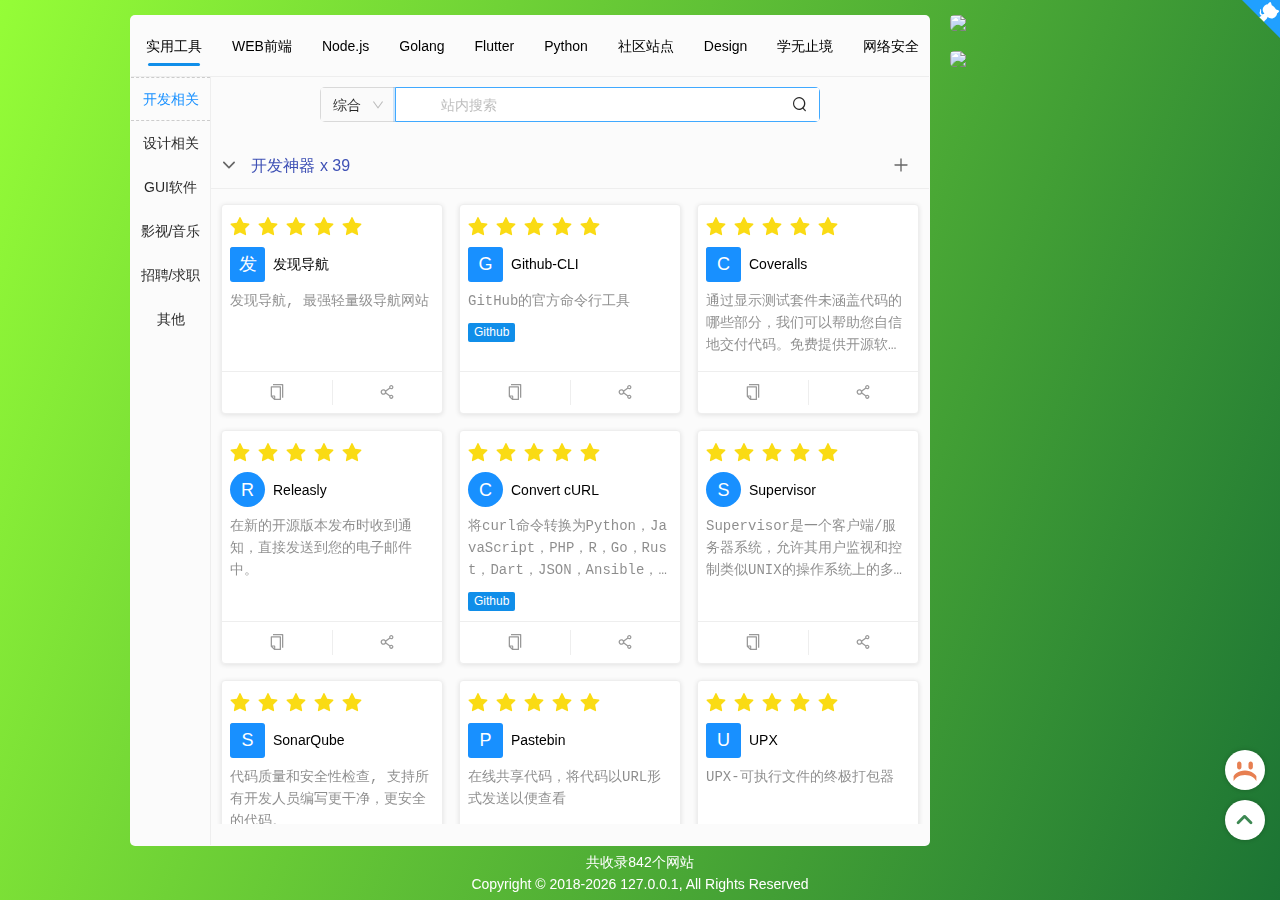
==== commit ab55964f: "Deploying to gh-pages from @ sfzylx/nav@48244a2203d52a6ec63f52e9c0ea776eeb2ee62a 🚀" ====
--- a/index.html
+++ b/index.html
@@ -41,22 +41,18 @@
     <!-- nav.headerContent-start -->
     <!-- nav.headerContent-end -->
   <style>html,body{width:100%;height:100%}*,*:before,*:after{box-sizing:border-box}html{font-family:sans-serif;line-height:1.15;-webkit-text-size-adjust:100%;-ms-text-size-adjust:100%;-ms-overflow-style:scrollbar;-webkit-tap-highlight-color:rgba(0,0,0,0)}body{margin:0;color:#000000d9;font-size:14px;font-family:-apple-system,BlinkMacSystemFont,Segoe UI,Roboto,Helvetica Neue,Arial,Noto Sans,sans-serif,"Apple Color Emoji","Segoe UI Emoji",Segoe UI Symbol,"Noto Color Emoji";font-variant:tabular-nums;line-height:1.5715;background-color:#fff;font-feature-settings:"tnum"}p{margin-top:0;margin-bottom:1em}html{--antd-wave-shadow-color:#1890ff;--scroll-bar:0}@charset "UTF-8";html{-ms-text-size-adjust:100%;-webkit-text-size-adjust:100%}body{min-height:100vh;-webkit-font-smoothing:antialiased;-moz-osx-font-smoothing:grayscale;-webkit-overflow-scrolling:touch;font-size:14px}</style><link rel="stylesheet" href="styles.bec38e1c0e4fe6eb.css" media="print" onload="this.media='all'"><noscript><link rel="stylesheet" href="styles.bec38e1c0e4fe6eb.css"></noscript></head>
+  <script>
+    window.__TITLE__ = document.title
+  </script>
   <body class="dark-scrollbar-border" id="x-j-h">
     <app-xiejiahe>
-      <!-- nav.loading-start -->
-<style>
-  @keyframes my-rotate{0%{transform:rotate(0deg)}100%{transform:rotate(360deg)}}@keyframes loading-dash{0%{stroke-dasharray:1,200;stroke-dashoffset:0}50%{stroke-dasharray:90,150;stroke-dashoffset:-40px}100%{stroke-dasharray:90,150;stroke-dashoffset:-120px}}.g-loading{z-index:999;position:fixed;top:0;left:0;right:0;bottom:0;background:#fff;display: flex;justify-content: center;align-items: center;}.circular{width:30px;height:30px;animation:my-rotate 2s linear infinite;}.path{stroke-dasharray:90,150;stroke-dashoffset:0;stroke-width:5;stroke:#409eff;stroke-linecap:round;animation:loading-dash 1.5s ease-in-out infinite}
-</style><div class="g-loading">
-    <svg viewBox="25 25 50 50" class="circular">
-      <circle cx="50" cy="50" r="20" fill="none" class="path"/>
-    </svg>
-  </div>  
-<!-- nav.loading-end -->
+      <!-- nav.loading-start --><style>.l__1{z-index:999;position:fixed;top:0;left:0;right:0;bottom:0;background-color:#fff;display:flex;align-items:center;justify-content:center;flex-direction:column;}.l__2{width:200px;height:200px;background:url("https://gcore.jsdelivr.net/gh/xjh22222228/public@gh-pages/nav/0020f4d5-9f70-4b7f-87d4-61310d1db8d1.svg");background-repeat:repeat;}.l__3{font-size:18px;margin-top:15px;font-weight:bold;color:#000;}</style>
+<div class="l__1"><div class="l__2"></div><div class="l__3">......</div></div><!-- nav.loading-end -->
     </app-xiejiahe>
 
     <!-- nav.seo-start -->
-<div data-url="https://github.com/xjh22222228/nav" data-server-time="1725771899944" data-a="x.i.e-jiahe" data-date="2024-09-08 13:04:59" data-version="8.8.2" id="META-NAV" style="z-index:-1;position:fixed;top:-10000vh;left:-10000vh;">
+<div data-url="https://github.com/xjh22222228/nav" data-server-time="1725953350448" data-a="x.i.e-jiahe" data-date="2024-09-10 15:29:10" data-version="8.8.2" id="META-NAV" style="z-index:-1;position:fixed;top:-10000vh;left:-10000vh;">
 <div>发现导航</div><p>发现导航, 最强轻量级导航网站</p><div>Github-CLI</div><p>GitHub的官方命令行工具</p><div>Coveralls</div><p>通过显示测试套件未涵盖代码的哪些部分，我们可以帮助您自信地交付代码。免费提供开源软件库</p><div>Releasly</div><p>在新的开源版本发布时收到通知，直接发送到您的电子邮件中。</p><div>Convert cURL</div><p>将curl命令转换为Python，JavaScript，PHP，R，Go，Rust，Dart，JSON，Ansible，Elixir。</p><div>Supervisor</div><p>Supervisor是一个客户端/服务器系统，允许其用户监视和控制类似UNIX的操作系统上的多个进程。</p><div>SonarQube</div><p>代码质量和安全性检查, 支持所有开发人员编写更干净，更安全的代码。</p><div>Pastebin</div><p>在线共享代码，将代码以URL形式发送以便查看</p><div>UPX</div><p>UPX-可执行文件的终极打包器</p><div>askgit</div><p>使用SQL查询git存储库。生成报告，执行状态检查，分析代码库。</p><div>Sentry</div><p>Web应用程序，移动应用程序和游戏的实时崩溃报告。</p><div>randomuser</div><p>随机用户生成器是用于生成占位符用户信息的免费API。 获取个人资料照片，姓名等。 对于人们来说，就像Lorem Ipsum。</p><div>github-readme-stats</div><p>在你的 README 中 获取动态生成的 GitHub 统计信息</p><div>Hits</div><p>了解有多少人正在查看您的GitHub项目的简单方法</p><div>GitHub 文件加速</div><p>GitHub 文件加速</p><div>Shields IO</div><p>svg生成版本号图标</p><div>FunDebug</div><p>支持前端JavaScript，后端Node.js以及微信小程序错误监控</p><div>Asciiworld</div><p>WA！原来那些年程序猿搞怪的注释都在这里</p><div>jsfiddle</div><p>强大的前端代码在线演示的网站</p><div>CODEIF</div><p>变量命名神器</p><div>ASCIIFlow Infinity</div><p>无限的ASCII图表，保存到谷歌驱动器，调整大小，自由绘制，并直接输出到文本/HTML。</p><div>gitzip</div><p>它可以将GITHUB存储库的子文件夹/子目录作为zip并下载</p><div>Server酱</div><p>「Server酱」，英文名「ServerChan」，是一款「程序员」和「服务器」之间的通信软件。</p><div>mkcert</div><p>一个简单的零配置工具，可以使用您喜欢的任何名称制作本地可信赖的SSL开发证书</p><div>carbon</div><p>创建和分享源代码的精美图像</p><div>setup-ipsec-vpn</div><p>用于构建您自己的IPsec VPN服务器的脚本，在Ubuntu，Debian和CentOS上使用IPsec / L2TP和Cisco IPsec</p><div>nginxconfig</div><p>nginx配置生成器</p><div>GraphQL Explorer</div><p>GraphQL资源管理器利用真实的、实时的生产数据</p><div>patorjk</div><p>将文本转换成ASCII</p><div>lens</div><p>Lens控制Kubernetes集群所需的唯一IDE。它是适用于MacOS，Windows和Linux操作系统的独立应用程序。它是开源的，免费的。</p><div>public-apis</div><p>一些可用在 Web 或软件开发的开放 API 接口</p><div>astexplorer</div><p>一个Web工具，用于探索由各种解析器生成的AST</p><div>uTools</div><p>uTools是一个极简、插件化、跨平台的现代桌面软件。通过自由选配丰富的插件，打造你得心应手的工具集合</p><div>ihateregex</div><p>正则表达式备忘录</p><div>Oh My ZSH</div><p>是一个开放源代码，社区驱动的框架，用于管理zsh配置。</p><div>Tampermonkey</div><p>一款免费的浏览器扩展和最为流行的用户脚本管理器</p><div>Greasy Fork</div><p>提供用户脚本的网站</p><div>免费代理</div><p>免费HTTP代理IP</p><div>Google Workspace</div><p>Google Workspace状态信息中心</p><div>eoLinker接口管理平台</div><p>国内最大的在线接口管理服务方案供应商</p><div>YApi</div><p>YApi 是一个可本地部署的、打通前后端及QA的、可视化的接口管理平台</p><div>RAP2</div><p>Web接口管理工具，开源免费，接口自动化，MOCK数据自动生成，自动化测试，企业级管理。阿里妈妈MUX团队出品</p><div>showdoc</div><p>一个非常适合IT团队的在线API文档、技术文档工具</p><div>docsify</div><p>一个神奇的文档站点生成器</p><div>apiDoc</div><p>RESTful Web API文档生成器</p><div>docusaurus</div><p>易于维护的开源文档网站</p><div>禅道</div><p>禅道是灵活的项目管理软件</p><div>Tapd</div><p>一站式敏捷研发协作云平台, 凝聚腾讯研发方法及敏捷实践精髓, 助力企业研发更高效、协作更敏捷</p><div>Hoppscotch</div><p>一个免费，快速，美观的API请求构建器，供10万多个开发人员使用。(原名叫 Postwoman)</p><div>Sunny-Ngrok</div><p>一条命令解决的外网访问内网问题，无需任何配置，下载客户端之后直接一条命令让外网访问您的内网不再是距离</p><div>frp</div><p>一个快速反向代理，可帮助您将NAT或防火墙后面的本地服务器暴露给Internet。</p><div>zan-proxy</div><p>本地代码调试线上页面，环境再也不是问题</p><div>ngrok</div><p>ngrok是一个反向代理，通过在公共的端点和本地运行的 Web 服务器之间建立一个安全的通道。ngrok可捕获和分析所有通道上的流量，便于后期分析和重放</p><div>查MD5</div><p>MD5在线解密|md5在线破解|批量破解md5网站</p><div>JSON Web Tokens</div><p>jwt 在线解码</p><div>base64</div><p>base64在线解码编码</p><div>ipify</div><p>一个简单的公共IP地址API</p><div>归属地查询</div><p>淘宝免费归属地查询</p><div>draw</div><p>免费的在线图表软件，用于制作流程图、流程图、组织图、UML、ER和网络图</p><div>ProcessOn</div><p>免费在线作图工具,UML作图,UI界面原型设计,iOS原型设计,BPMN,流程图,思维导图,多人协作绘图</p><div>蓝湖</div><p>蓝湖是一款设计图共享平台,帮助互联网团队管理设计图</p><div>Zeplin</div><p>为设计师和前端而生的协作应用</p><div>幕布</div><p>极简大纲笔记 | 一键生成思维导图</p><div>声享</div><p>在线制作 PPT，让分享更有价值</p><div>墨刀</div><p>原型设计工具，web原型设计工具，app原型设计工具</p><div>小智LOGO</div><p>LOGO在线制作神器 - 3分钟完成LOGO设计在线生成</p><div>创客贴</div><p>一款简单易用、功能强大的线上图形设计工具</p><div>在线制作图表</div><p>信息图表是一种易于使用的信息图表和图表制造商。创建和分享美丽的信息图表，在线报告和互动地图。在这里做你自己</p><div>CLIPPING MAGIC</div><p>删除图像背景在线。使背景透明，白色等编辑，裁剪，旋转，固定颜色，添加阴影，一款在线抠图工具</p><div>稿定抠图</div><p>稿定设计是一款专为淘宝店主、新媒体运营人员和修图爱好者打造的免费在线抠图工具。</p><div>UZER.ME</div><p>超级应用空间致力于全生命周期的文档管理,无需安装,即可在线编辑Office, CAD,PS等任意格式文档,支持远程协作,全文检索,版本管理,权限管理,安全外发等.提高工作效率,降低安全风险</p><div>launchaco</div><p>免费在线制作LOGO</p><div>鹿班</div><p>鹿班 - 让设计更美好(阿里出品)</p><div>图片裁剪</div><p>在线裁剪照片大小尺寸</p><div>Bitwarden</div><p>个人和企业在任何设备上存储，共享和保护敏感数据的最简单，最安全的方法</p><div>Typeora</div><p>Typora是一款跨平台的最小Markdown编辑器，可为Markdown读者和作家提供无缝的体验</p><div>iterm2</div><p>iTerm2是Terminal的替代品，是iTerm的后续产品</p><div>Sourcetree</div><p>美丽的Git GUI中的简单性和强大功能</p><div>charles</div><p>Charles是HTTP代理/ HTTP监视器/反向代理，使开发人员可以查看其计算机与Internet之间的所有HTTP和SSL / HTTPS通信。这包括请求，响应和HTTP标头（其中包含cookie和缓存信息）。</p><div>Tunnelblick</div><p>适用于macOS的免费开源OpenVPN VPN客户端服务器软件。</p><div>Keka</div><p>macOS文件存档器, 储存更多，私密分享</p><div>Kap</div><p>使用Web技术构建的开源屏幕录像机。</p><div>Vscode</div><p>VScode是一款轻量级的编辑器，自由。 建立在开源上。 无处不在。</p><div>zenmap</div><p>开源免费的网络发现工具，通过它能够找出网络上在线的主机，并测试主机上哪些端口处于监听状态，接着通过端口确定主机上运行的应用程序类型与版本信息，最后利用它还能侦测出操作系统的类型和版本</p><div>obsproject</div><p>免费和开源软件，用于视频录制和实时流。</p><div>hyper</div><p>基于WEB技术的终端</p><div>Listary</div><p>Listary是Windows的革命性搜索实用程序，它使休闲用户和高级用户都能快速找到文件并启动应用程序！</p><div>vmware</div><p>利用VMware提供的软件定义的云，移动性，网络和安全解决方案来建立您的数字基础。</p><div>parallels</div><p>Mac和Windows虚拟化|管理Mac|VDI和RDS解决方案</p><div>mumu Android模拟器</div><p>网易MuMu[手游模拟器][安卓模拟器]</p><div>DBeaver</div><p>适用于开发人员，数据库管理员，分析师和所有需要使用数据库的人员的免费的多平台数据库工具。支持所有流行的数据库：MySQL，PostgreSQL，SQLite，Oracle，DB2，SQL Server，Sybase，MS Access，Teradata，Firebird，Apache Hive，Phoenix，Presto等</p><div>RedisDesktopManager</div><p>Redis Desktop Manager（又名RDM）—是用于Windows，Linux，MacOS和iPadOS的快速Redis数据库管理应用程序。</p><div>Sequel Pro</div><p>Sequel Pro是一个快速，易于使用的Mac数据库管理应用程序，用于处理MySQL数据库。</p><div>Robo 3T</div><p>一个现代，强大且由社区驱动的MongoDB管理工具</p><div>DataGrip</div><p>jetbrains出品的数据库管理系统</p><div>tableplus</div><p>用于关系数据库的现代，本地且友好的GUI工具：MySQL，PostgreSQL，SQLite等</p><div>TeamViewer</div><p>TeamViewer远程连接控制软件是一款随时随地连接到远程桌面电脑、移动设备及Iot,让远程连接过程更加的快速和安全,轻松实现对文件、网络及程序的实时支持或访问。</p><div>向日葵</div><p>向日葵远程控制软件是一款免费的集远程控制电脑手机、远程桌面连接、远程开机、远程管理、支持内网穿透的一体化远程控制管理工具软件</p><div>v2ray</div><p>用于构建代理绕过网络限制的平台。</p><div>clash</div><p>Go中基于规则的隧道</p><div>哔哩哔哩</div><p>国内知名的视频弹幕网站，这里有最及时的动漫新番，最棒的ACG氛围，最有创意的Up主</p><div>爱奇艺</div><p>拥有海量、优质、高清的网络视频的大型视频网站，专业的网络视频播放平台</p><div>Youtube</div><p>全球最大的视频网站</p><div>斗鱼</div><p>斗鱼 - 每个人的直播平台</p><div>疯狂影视搜索</div><p>疯狂影视搜索是一款全能影视搜索引擎，帮你找到最新影视资源，一站拥有无尽影视资源</p><div>全民vip视频在线解析</div><p>免费全网VIP视频会员免广告看电影！优酷vip解析，爱奇艺vip解析，腾讯vip解析，乐视vip解析，芒果vip解析</p><div>蜜蜂剪辑</div><p>免费在线视频剪辑、视频制作、视频剪切、视频转gif等实用功能</p><div>kk高清影院</div><p>kk高清影院,1080p电影下载,高清电影迅雷下载,免费高清电影网</p><div>自由的音乐</div><p>自由的音乐是一个免费试听并下载全网音乐的网站</p><div>智联招聘</div><p>智联招聘，更懂你的价值</p><div>前程无忧</div><p>招聘网,人才网,求职,找工作</p><div>BOSS直聘</div><p>BOSS直聘是权威领先的招聘网，开启人才网招聘求职新时代，让求职者与Boss直接开聊、加快面试、即时反馈，找工作就来BOSS直聘和Boss开聊吧</p><div>ResumeSample</div><p>程序员简历模板系列, WEB/IOS/Android/C++/node等以及通用程序员简历模板</p><div>程序员找工作黑名单</div><p>有些事情，应该被记住</p><div>看准网</div><p>看准网★中国领先的职场信息平台,专注于公司评论,晒工资,工资待遇,面试,公司福利等.您可以在看准网上匿名分享您的职业信息</p><div>TinyPNG</div><p>智能PNG和JPEG压缩，以质量和文件大小的完美平衡来优化您的图像</p><div>Squoosh</div><p>在浏览器中用不同的编解码器压缩和比较图像(Google出品)</p><div>草料二维码</div><p>用专业的二维码产品帮助企业创造价值</p><div>Feed 验证器</div><p>验证RSS是否符合标准规范</p><div>淘捏捏</div><p>淘宝信誉查询 - 淘捏捏卖家工具箱 淘宝信誉查询_淘宝信用查询_淘宝小号查询_淘宝黑号查询</p><div>天眼查</div><p>人人都在用商业安全工具_企业信息查询_公司查询_工商查询_企业信用信息查询系统</p><div>语雀</div><p>优雅高效的在线文档编辑与协同工具，让每个企业轻松拥有文档中心 - 阿里巴巴</p><div>求是潮云U盘</div><p>临时文件上传, 快速和稳定</p><div>云转换</div><p>在线免费转换视频,音频,YouTube视频到文字,视频到文字,音频到文字,语音转换成文字</p><div>Picdiet</div><p>独特且强悍的JavaScript算法，能极速压缩80%的图片大小，而不损害其质量</p><div>easyicon</div><p>在线图标转换ico、icns</p><div>Smallpdf</div><p>压缩pdf、各种文件格式转换pdf</p><div>Cool Backgrounds</div><p>生成非常酷的彩色背景图像</p><div>Unsplash Source</div><p>随机生成图片链接</p><div>石墨文档</div><p>一款轻便、简洁的在线协作文档工具，PC端和移动端全覆盖，支持多人同时对文档编辑和评论...</p><div>Emoji searcher</div><p>Emoji表情大全</p><div>imgURL</div><p>ImgURL是一个简单、纯粹的图床程序，让个人图床多一个选择</p><div>拷贝兔</div><p>跨平台分享工具，纯Web，IOS，MAC，Linux，Android互传</p><div>表格工具</div><p>一个功能强大的在线表格编辑器，支持Excel、Markdown、JSON、CSV、HTML等格式的相互转换</p><div>360查字体</div><p>360查字体 - 查版权，免纠纷</p><div>sejda</div><p>在线HTML转换pdf</p><div>AI人工智能图片放大</div><p>Bigjpg - 使用开源waifu2x人工智能深度卷积神经网络（CNN）智能无损免费放大图片</p><div>VVV文档在线导出工具</div><p>免费下载百度文库文档</p><div>在线文件编码识别</div><p>在线文件编码识别</p><div>iptv</div><p>收集来自世界各地的5000多个公共IPTV频道</p><div>临时邮箱</div><p>10分钟邮箱，临时邮箱，临时邮，临时电子邮箱，24小时邮箱，一次性邮箱，匿名邮箱，安全邮箱</p><div>jQuery</div><p>jQuery是一个JavaScript函数库</p><div>webpack</div><p>webpack是一个模块打包器</p><div>Babel</div><p>用于编写下一代 JavaScript 的编译器</p><div>ESLint</div><p>可组装的JavaScript和JSX检查工具</p><div>stylelint</div><p>一个强大的现代样式风格的linter</p><div>Mocha</div><p>Mocha是JavaScript的一种单元测试框架，既可以在浏览器环境下运行，也可以在Node.js环境下运行</p><div>MUI</div><p>MUI: 最接近原生APP体验的高性能前端框架</p><div>rollup</div><p>Rollup 是一个 JavaScript 模块打包器，可以将小块代码编译成大块复杂的代码，例如 library 或应用程序</p><div>standard</div><p>JavaScript样式指南，带有linter和自动代码修复程序</p><div>Faker</div><p>在Node.js和浏览器中生成大量逼真的假数据</p><div>sweetalert</div><p>JavaScript Alert 的漂亮替代品</p><div>Sortable</div><p>一个JavaScript库，用于在现代浏览器和触摸设备上对拖放列表进行重新排序</p><div>formilyjs</div><p>Formily 是一个由阿里巴巴集团多 BU 共建的面向中后台复杂场景的表单解决方案，它也是一个表单框架</p><div>rough-notation</div><p>一个小的JavaScript库，用于在网页上创建手绘动画并为其添加动画效果</p><div>AntV</div><p>AntV 是蚂蚁金服全新一代数据可视化解决方案</p><div>Lodash</div><p>Lodash是一个一致性、模块化、高性能的 JavaScript 实用工具库</p><div>Swiper</div><p>轻量级的移动设备触控滑块的js框架，使用硬件加速过渡</p><div>fastclick</div><p>Polyfill 解决移动端具有300ms延迟的库</p><div>Layer</div><p>丰富多样的Web弹出层组件,可轻松实现Alert/Confirm/Prompt/普通提示/页面区块/iframe/tips等等几乎所有的弹出交互</p><div>moment.js</div><p>一个轻量级的JavaScript日期库，用于解析，验证，操作和格式化日期</p><div>js-cookie</div><p>一个简单，轻量级的JavaScript API，用于处理浏览器cookie</p><div>qs</div><p>具有嵌套支持的查询字符串解析器</p><div>Mock.js</div><p>生成随机数据，拦截 Ajax 请求</p><div>GITALK</div><p>凹凸实验室出品的一款基于 Github Issue 和 Preact 开发的评论插件</p><div>prism</div><p>轻巧，强大，优雅的代码语法高亮</p><div>nprogress</div><p>顶部加载进度条</p><div>iNotify</div><p>JS实现浏览器标题闪烁，滚动，语音提示，Chrome/Safari/FireFox/IE通知</p><div>html2canvas</div><p>最流行的JavaScript屏幕截图</p><div>dayjs</div><p>使用与Moment.js兼容的API来解析，验证，操作和显示现代浏览器的日期和时间</p><div>JsBarcode</div><p>易于使用但功能强大的条形码生成器，适用于Web和Node.js</p><div>clipboard.js</div><p>现代复制到剪贴板。没有Flash。只需3kb gzipped。</p><div>lib-flexible</div><p>可伸缩布局方案, 淘宝rem解决方案</p><div>js-xss</div><p>根据白名单过滤HTML(防止XSS攻击)</p><div>mescroll</div><p>精致的下拉刷新和上拉加载 js框架.支持vue,完美运行于移动端和主流PC浏览器</p><div>better-scroll</div><p>灵感来自iscroll，它具有更好的滚动性能</p><div>pinyinjs</div><p>一个实现汉字与拼音互转的小巧web工具库</p><div>ms</div><p>使用此包可以轻松地将各种时间格式转换为毫秒。</p><div>ramda</div><p>适用于JavaScript程序员的实用函数库</p><div>decimal.js</div><p>JavaScript的任意精度Decimal类型 (0.1+0.2=0.3)</p><div>copy-to-clipboard</div><p>简单的模块公开copy功能，它将尝试使用execCommand与特定于IE的clipboardData接口的回退，最后，通常prompt使用适当的文本内容和消息</p><div>path-to-regexp</div><p>将字符串路径转换成正则表达式</p><div>autosize</div><p>autosize是一个小的独立脚本，可以自动调整textarea域的高度以适合文本</p><div>shake.js</div><p>监听手机设备摇动</p><div>progressbar</div><p>可以轻松地为Web创建响应式和时尚的进度栏。动画即使在移动设备上也表现良好</p><div>easy-mock</div><p>Easy Mock 是一个可视化，并且能快速生成模拟数据的持久化服务</p><div>Clamp.js</div><p>JS版本的多行文本溢出省略</p><div>json-bigint</div><p>带有bigints支持的JSON.parse / stringify</p><div>exif-js</div><p>用于读取EXIF图像元数据的JavaScript库</p><div>lunr.js</div><p>Lunr.js是一个用于浏览器的小型全文本搜索库。它为JSON文档建立索引，并提供一个简单的搜索界面来检索与文本查询最匹配的文档</p><div>hotkeys</div><p>强大的Javascript库，用于捕获键盘输入和输入的按键组合。它没有依赖性。</p><div>dom-to-image</div><p>使用HTML5 canvas从DOM节点生成图像</p><div>single-spa</div><p>使微前端变得简单</p><div>qiankun</div><p>为微型前端提供快速，简单和完整的解决方案</p><div>nanoid</div><p>一个很小的，安全的，URL友好的，唯一的JavaScript字符串ID生成器。</p><div>Numeral-js</div><p>一个用于格式化和处理数字的javascript库</p><div>ua-parser-js</div><p>用于从userAgent字符串检测浏览器，引擎，操作系统，CPU和设备类型/模型。支持浏览器和node.js环境</p><div>hammer.js</div><p>一个用于多点触摸手势的javascript库</p><div>i18next</div><p>i18next是一个非常流行的国际化框架，适用于浏览器或任何其他JavaScript环境（例如，node.js）。</p><div>js-lingui</div><p>JavaScript的可读，自动化和优化（5 kb）国际化</p><div>wow.js</div><p>基于Animate.css,向下滚动页面时显示CSS动画,轻松自定义动画设置：样式，延迟，长度，偏移，迭代...</p><div>Waves</div><p>受Google材质设计启发的点击效果, 波纹效果</p><div>velocity</div><p>加速JavaScript动画</p><div>anime</div><p>轻量级的JavaScript动画库。它适用于任何CSS属性，单个CSS转换，SVG或任何DOM属性以及JavaScript对象</p><div>Hover-Buttons</div><p>hover动画CSS / SCSS按钮</p><div>JavaScript-MD5</div><p>JavaScript MD5实现。兼容服务器端环境，如node.js，RequireJS等模块加载器和所有Web浏览器</p><div>js-sha1</div><p>JavaScript的简单SHA1哈希函数支持UTF-8编码。</p><div>js-base64</div><p>JavaScript的Base64实现</p><div>jsSHA</div><p>SHA-1，SHA-224，SHA3-224，SHA-256，SHA3-256，SHA-384，SHA3-384，SHA-512，SHA3-512，SHAKE128 ，和SHAKE256以及HMAC</p><div>crypto-js</div><p>加密标准的JavaScript库</p><div>pdf.js</div><p>PDF.js是一个使用HTML5构建的可移植文档格式（PDF）查看器</p><div>webuploader</div><p>百度出品，采用大文件分片并发上传，极大的提高了文件上传效率。</p><div>pdfmake</div><p>纯JavaScript中的客户端/服务器端PDF打印, HTML转换Pdf</p><div>ViewerJS</div><p>JavaScript中的文档阅读器, pdf/ppt/opt/odt等文件渲染成HTML</p><div>filepond</div><p>灵活而有趣的JavaScript文件上传库</p><div>FileSaver.js</div><p>客户端保存文件的解决方案，非常适合在客户端上生成文件的Web应用程序</p><div>jsPDF</div><p>一个使用JavaScript生成PDF的库</p><div>PhotoSwipe</div><p>适用于移动和桌面的JavaScript图像库, 图片预览</p><div>viewerjs</div><p>javascript图片预览</p><div>howler.js</div><p>现代 Web 音频 javascript 库</p><div>DPlayer</div><p>哇，这么可爱的HTML5 danmaku视频播放器</p><div>APlayer</div><p>哇，这么可爱的HTML5音乐播放器</p><div>three.js</div><p>JavaScript 3D引擎</p><div>flowy</div><p>创建流程图的最小JavaScript库</p><div>incubator-echarts</div><p>浏览器的功能强大的交互式图表和可视化库</p><div>d3</div><p>借助SVG，Canvas和HTML使数据栩栩如生。</p><div>uikit</div><p>一款轻量级、模块化的前端框架可快速构建强大的web前端界面</p><div>JsBridge</div><p>android java和javascript桥接，灵感来自微信webview jsbridge</p><div>DSBridge-Android</div><p>一个现代的跨平台JavaScript桥接，通过它您可以在JavaScript和本机之间同步或异步地调用彼此的功能</p><div>joi</div><p>对象模式验证</p><div>validator.js</div><p>字符串验证插件、表单验证</p><div>async-validator</div><p>异步验证器</p><div>yup</div><p>无效的简单对象架构验证</p><div>localForage</div><p>离线存储，使用简单但功能强大的API包装IndexedDB，WebSQL或localStorage。</p><div>introjs</div><p>为您的网站和项目提供新功能介绍和逐步用户指南的更好方法</p><div>shepherd</div><p>引导您的用户浏览您的应用程序</p><div>bootstrap-tour</div><p>使用Twitter Bootstrap Popovers快速方便地进行产品浏览</p><div>React</div><p>用于构建用户界面的 JavaScript 库</p><div>React Router</div><p>React 路由管理</p><div>Redux</div><p>React 状态管理</p><div>create-react-app</div><p>React官方脚手架</p><div>React Redux</div><p>Redux的官方React绑定(通常配合redux使用)</p><div>redux-actions</div><p>Redux的Flux标准action实用程序(用于生成action)</p><div>redux-thunk</div><p>Redux的Thunk中间件, 用于处理异步逻辑</p><div>redux-saga</div><p>一个旨在使应用程序副作用（即异步事物，如数据获取和不纯的东西，如访问浏览器缓存）更容易管理，执行更高效，易于测试，以及更好地处理故障的库</p><div>React Native</div><p>使用React构建原生APP程序的框架</p><div>React Navigation</div><p>为您的本地应用程序提供路由和导航</p><div>expo</div><p>用于制作跨平台移动应用程序的Expo平台</p><div>ant-design-mobile-rn</div><p>一个基于 React Native 的 UI 组件库</p><div>Ant Design</div><p>Ant Design - A UI Design Language</p><div>MATERIAL-UI</div><p>React 组件用于更快速、更简便的 web 开发。你也可以建立你自己的设计系统，或者从 Material Design 开始</p><div>element</div><p>elementUI组件库</p><div>react-bootstrap</div><p>基于Bootstrap 3构建的组件库</p><div>evergreen</div><p>Evergreen是一个React UI框架，用于在Web上构建雄心勃勃的产品。由Segment带给您。</p><div>@alifd/next</div><p>@alifd/next 是 Alibaba Fusion Design 的官方 React 实现, 赋能企业中后台产品开发</p><div>zent</div><p>Zent 是有赞 PC 端 WebUI 规范的 React 实现，提供了一整套基础的 UI 组件以及一些常用的业务组件</p><div>React95</div><p>装修一新的现代的应用程序做出React Windows95的UI组件。</p><div>rsuite</div><p>React Suite 是一套 React 组件库，为后台产品而生。同时也是一个具有贴心设计以及对开发者友好的 UI 框架</p><div>chakra-ui</div><p>适用于您的React应用程序的简单，模块化和可访问的UI组件</p><div>Ant Design Mobile</div><p>一个基于 Preact / React / React Native 的 UI 组件库</p><div>React Helmet</div><p>这个可重用的反应组件将管理对文档头的所有更改</p><div>react-image-crop</div><p>用于React的响应式图像裁剪工具</p><div>React Helmet</div><p>这个可重用的反应组件将管理对文档头的所有更改</p><div>react-transition-group</div><p>当React组件进入或离开DOM时执行动画的简单方法</p><div>React Loadable</div><p>用于加载具有promise的组件的更高阶组件 - 路由懒加载</p><div>react-swipe</div><p>基于swipe.js封装的react组件/走马灯</p><div>Ant Motion</div><p>使用 Ant Motion 能够快速在 React 框架中使用动画,我们提供了单项，组合动画，以及整套解决方案</p><div>video-react</div><p>网络视频播放器使用React库从头开始构建HTML5世界</p><div>react-keeper</div><p>一个react路由库，更适合移动端使用，拥有缓存等功能</p><div>Fusion Design</div><p>基于React构建的Web可配置组件库</p><div>recharts</div><p>基于 React和D3 的组合式图表库</p><div>react-json-view</div><p>JSON查看器</p><div>BizCharts</div><p>基于G2和React的强大数据可视化库</p><div>react-draggable</div><p>一个简单的组件，用于使元素可拖动</p><div>react-slick</div><p>react走马灯组件</p><div>react-color</div><p>react 拾色器</p><div>react-intl</div><p>国际化React应用程序。这个库提供了React组件和一个API，用于格式化日期，数字和字符串，包括复数形式和处理翻译</p><div>react-data-grid</div><p>使用React构建的类似于Excel的网格组件，具有编辑器，键盘导航，复制和粘贴等功能</p><div>react-virtualized</div><p>React组件可有效呈现大型列表和表格数据</p><div>react-live</div><p>一个用于实时编辑React组件的灵活组件库</p><div>formik</div><p>在React中轻松创建表单</p><div>react-move</div><p>一个React组件，它创建可移动，可拖动，可调整大小，可缩放，可旋转，可扭曲，可收缩，可分组，可捕捉。</p><div>react-dnd</div><p>React DnD是一组React实用程序，可帮助您构建复杂的拖放接口，同时保持组件分离</p><div>react-beautiful-dnd</div><p>漂亮的和可访问的拖放列表</p><div>react-rnd</div><p>一个可调整大小且可拖动的React组件。</p><div>ANT DESIGN PRO</div><p>开箱即用的中台前端/设计解决方案</p><div>enzyme</div><p>适用于React的JavaScript测试实用程序</p><div>Jest</div><p>Jest是一个令人愉快的JavaScript测试框架，专注于简单性。</p><div>umijs</div><p>插件化的企业级前端应用框架。</p><div>DvaJS</div><p>基于React和Redux的轻量级和elm风格框架</p><div>umijs/hooks</div><p>你可以将 umi hooks 使用在任何地方，和任意组件库搭配使用。虽然我们的代码示例都是基于 ant design 的，但是并不代表我们的 Hooks 只能和 ant design 配合使用</p><div>umi-plugin-cache-route</div><p>路由缓存，类似vue keep-alive</p><div>React.js 小书</div><p>这是一本关于 React.js 的小书</p><div>TypeScript-React-Starter</div><p>TypeScript和React的入门模板，带有详细的README，描述了如何将两者结合使用。</p><div>react-redux-typescript-guide</div><p>TypeScript中的React和 Redux - 使用说明</p><div>Mobx</div><p>简单、可扩展的状态管理</p><div>next.js</div><p>服务端渲染框架、SEO解决方案</p><div>nwb</div><p>适用于Web的React，Preact，Inferno和Vanilla JS应用，React库和其他npm模块的工具包，无需配置</p><div>ahooks</div><p>为 React Hooks 而生</p><div>react-app-rewired</div><p>覆盖create-react-app webpack配置而不弹出</p><div>Vue.js</div><p>渐进式JavaScript 框架</p><div>Vue Router</div><p>Vue Router 是 Vue.js 官方的路由管理器</p><div>Vuex</div><p>Vuex 是一个专为 Vue.js 应用程序开发的状态管理模式。</p><div>vue-devtools</div><p>vue.js调试工具</p><div>vue-cli</div><p>Vue.js开发的标准脚手架工具</p><div>vuepress</div><p>Vue 驱动的静态网站生成器</p><div>Vue SSR</div><p>Vue服务端渲染、SEO解决方案</p><div>vue-class-component</div><p>用于类式Vue组件的ECMAScript / TypeScript装饰器。</p><div>eslint-plugin-vue</div><p>Vue.js的官方ESLint插件</p><div>vite</div><p>Vite是一个经过验证的Web开发人员构建工具，可在开发过程中通过本机ES模块导入为您的代码提供服务，并将其与Rollup捆绑在一起进行生产</p><div>Vue 组合式 API</div><p>Vue 组合式 API在线文档阅读</p><div>iView</div><p>一套基于 Vue.js 的高质量UI 组件库</p><div>Element</div><p>一套为开发者、设计师和产品经理准备的基于 Vue 2.0 的桌面端组件库</p><div>Element Plus</div><p>支持Vue3.0的Element</p><div>Muse-UI</div><p>基于 Vue 2.0 优雅的 Material Design UI 组件库</p><div>Ant Design Vue</div><p>这里是 Ant Design 的 Vue 实现，开发和服务于企业级后台产品</p><div>vuetify</div><p>让Vue和Material Design的强大力量在开发上助您一臂之力</p><div>bootstrap-vue</div><p>BootstrapVue为Vue.js提供了最全面的Bootstrap 4组件和网格系统实现之一，并提供了广泛的自动WAI-ARIA可访问性标记</p><div>vue-material</div><p>Vue material简单，轻巧，完全符合Google Material Design规范</p><div>buefy</div><p>Buefy是一个基于Bulma框架和设计的Vue.js响应式UI组件的轻量级库。</p><div>vant</div><p>轻量、可靠的移动端 Vue 组件库</p><div>vux</div><p>一个凑合的 Vue.js 移动端 UI 组件库</p><div>cube-ui</div><p>基于 Vue.js 实现的精致移动端组件库</p><div>Mand Mobile</div><p>面向金融场景的Vue移动端UI组件库，丰富、灵活、实用，快速搭建优质的金融类产品，让复杂的金融场景变简单</p><div>Mint UI</div><p>基于 Vue.js 的移动端组件库</p><div>NutUI</div><p>一套京东风格的轻量级移动端Vue组件库</p><div>vue-awesome-swiper</div><p>基于swiper封装的轮播图组件</p><div>vue-meta</div><p>管理Vue 2.0组件中的页面元信息。支持SSR + Streaming</p><div>vue-scroller</div><p>Vue Scroller是Vonic UI 的基础组件。为了平滑滚动，拉动刷新和无限加载。</p><div>vue-infinite-loading</div><p>Vue.js的无限滚动插件(支持向上和向下)</p><div>iview-admin</div><p>基于iView的Vue 2.0管理系统模板</p><div>nuxt</div><p>Vue.js 通用应用框架</p><div>创建nuxt的脚手架工具</div><p>create-nuxt-app</p><div>Angular</div><p>一个框架，移动 & 桌面</p><div>angular-cli</div><p>用于Angular CLI脚手架工具</p><div>augury</div><p>Angular调试和可视化工具</p><div>NG-ZORRO</div><p>基于Ant Design的Angular企业级UI组件</p><div>ng-bootstrap</div><p>基于Bootstrap 4的Angular组件</p><div>element-angular</div><p>Element Angular组件库</p><div>primeng</div><p>PrimeNG是Angular的丰富UI组件的集合</p><div>material</div><p>Material Design是一个统一的视觉，动作和交互设计系统的规范，适用于不同的设备。</p><div>material</div><p>Material Design是一个统一的视觉，动作和交互设计系统的规范，适用于不同的设备。</p><div>小程序开发</div><p>微信小程序</p><div>小游戏开发</div><p>微信小游戏</p><div>mpvue</div><p>Vue.js 开发小程序的前端框架。框架基于 Vue.js 核心</p><div>wepy</div><p>官方小程序组件化开发框架</p><div>mpx</div><p>Mpx是一款致力于提高小程序开发体验的增强型小程序框架(滴滴出品，基于vue)</p><div>uni-app</div><p>uni-app 是使用 Vue 语法开发小程序、H5、App的统一框架</p><div>omix</div><p>腾讯原生小程序框架 OMIX 2.0</p><div>vant-weapp</div><p>轻量、可靠的小程序 UI 组件库</p><div>weui-wxss</div><p>这是一套基于样式库weui-wxss开发的小程序扩展组件库，同微信原生视觉体验一致的UI组件库</p><div>wxParse</div><p>wxParse-微信小程序富文本解析自定义组件，支持HTML及markdown解析</p><div>mpvue-wxParse</div><p>适用于 Mpvue 的微信小程序富文本解析自定义组件</p><div>echarts-for-weixin</div><p>ECharts 的微信小程序版本</p><div>腾讯位置服务</div><p>微信小程序原生LBS能力的最佳拍档</p><div>ColorUI</div><p>鲜亮的高饱和色彩，专注视觉的小程序组件库</p><div>weapp-input-frame</div><p>验证码、支付密码输入框组件</p><div>JS接口签名校验工具</div><p>微信 JS 接口签名校验工具</p><div>接口调试工具</div><p>微信公众平台接口调试工具</p><div>computed</div><p>小程序自定义组件 computed / watch 扩展</p><div>awesome-github-wechat-weapp</div><p>微信小程序开源项目库汇总</p><div>awesome-wechat-weapp</div><p>微信小程序开发资源汇总</p><div>微信开放社区</div><p>小程序开发者专区，微信公众平台,微信开放社区,开发者专区</p><div>wechat-format</div><p>微信公众号排版编辑器，转换 Markdown 到微信特制的 HTML</p><div>微信开放平台</div><p>微信开放平台</p><div>CSS3 UI Lib</div><p>CSS动画集成、在线调试阴影</p><div>CSS Sprites Generator</div><p>CSS雪碧图生成</p><div>CSS渐变调试器</div><p>前端开发调试CSS渐变必备神器</p><div>Animista</div><p>在线生成CSS动画</p><div>CSS Gradient</div><p>CSS渐变调试并生成CSS代码</p><div>Grabient</div><p>CSS渐变调试并生成CSS代码，还可以角度变换</p><div>px与em单位转换</div><p>px与em单位转换</p><div>CSS三角形產生器</div><p>CSS三角形產生器 - 使用純CSS繪畫三角形</p><div>SassMeister</div><p>将sass语法转换成CSS语法</p><div>transfonter</div><p>字体图标转换Base64</p><div>Loading集合</div><p>上千种Loading认你选</p><div>CSS Reference</div><p>css参考是一个免费的视觉指导css。它以最受欢迎的特性为特色，并用插图和动画示例对其进行说明</p><div>在线CSS阴影调试</div><p>CSS3 Box Shadow(阴影)效果在线调试工具</p><div>正则表达式验证器</div><p>验证JavaScript正则表达式</p><div>JSON在线解析及格式化验证</div><p>json在线解析,json格式化,json格式验证,json转xml,xml转json</p><div>prettier</div><p>Prettier是一个固定的代码格式化程序。它通过解析代码并使用自己的规则重新打印它来强制执行一致的样式，这些规则考虑了最大行长度，并在必要时包装代码</p><div>正则表达式在线测试</div><p>正则表达式在线测试</p><div>spy-debugger</div><p>微信调试，各种WebView样式调试、手机浏览器的页面真机调试。便捷的远程调试手机页面、抓包工具，支持：HTTP/HTTPS，无需USB连接设备</p><div>VConsole</div><p>一个轻量、可拓展、针对手机网页的前端开发者调试面板</p><div>Staticfile CDN</div><p>免费CDN服务，包括 JavaScript、CSS、图片和 swf 等静态文件</p><div>jsDelivr</div><p>jsDelivr – 开源 CDN</p><div>BootCDN</div><p>稳定、快速、免费的前端开源项目 CDN 加速服务</p><div>cdnjs</div><p>面向Web开发人员的免费和开源公共Web CDN！</p><div>FunDebug</div><p>支持前端JavaScript，后端Node.js以及微信小程序错误监控</p><div>前端兼容性查询</div><p>前端查询API各个厂商兼容性情况</p><div>Browserhacks</div><p>Browserhacks是来自各个互联网的浏览器特定CSS和JavaScript hacks的广泛列表。</p><div>Character Entity Reference Chart</div><p>字符实体参考图，&gt;</p><div>awesome-web-editor</div><p>开源web编辑器汇总列表</p><div>jsfiddle</div><p>强大的前端代码在线演示的网站</p><div>jsperf</div><p>jsPerf旨在提供一种简单的方法来创建和共享测试用例，通过运行基准测试来比较不同JavaScript代码段的性能</p><div>codesandbox</div><p>codesandbox是为Web应用程序定制的在线编辑器。</p><div>HTML Reference</div><p>所有HTML元素和属性的免费指南参考</p><div>jsbin</div><p>一个轻量级的html/css/js在线编辑器Debug调试器</p><div>jsfuck</div><p>JSFuck是基于JavaScript原子部分的深奥和教育性编程风格。它仅使用六个不同的字符来编写和执行代码。</p><div>Bootstrap</div><p>Bootstrap 是一个用于快速开发 Web 应用程序和网站的前端框架</p><div>Sass</div><p>Sass 是成熟、稳定、强大的 CSS 扩展语言</p><div>Less</div><p>Less 是一门 CSS 预处理语言,它扩展了 CSS 语言,增加了变量、Mixin、函数等特性</p><div>magic</div><p>CSS3动画特效</p><div>Animate.css</div><p>CSS动画的跨浏览器库,简单易用</p><div>normalize.css</div><p>使浏览器更加一致地呈现所有元素并符合现代标准。它只针对需要规范化的样式</p><div>Hover</div><p>CSS3动力悬停效果的集合，适用于链接，按钮，徽标，SVG，特色图像等</p><div>github-markdown-css</div><p>复制GitHub Markdown样式的最小CSS量</p><div>autoprefixer</div><p>Autoprefixer是一款自动管理浏览器前缀的插件，它可以解析CSS文件并且添加浏览器前缀到CSS内容里</p><div>vivify</div><p>Vivify是免费的CSS动画库。</p><div>cubic-bezier</div><p>在线制作CSS动画</p><div>iconfont</div><p>阿里妈妈MUX倾力打造的矢量图标管理、交流平台</p><div>Font Awesome</div><p>一套绝佳的图标字体库和CSS框架</p><div>LivIcons Evolution</div><p>会动的纯svg矢量图标库</p><div>ionicons</div><p>适用于Ionic Framework和Web应用程序的高级图标字体</p><div>material-design-icons</div><p>Google的Material Design图标</p><div>css battle</div><p>在线比拼CSS</p><div>学习CSS布局</div><p>学习CSS布局</p><div>TypeScript</div><p>TypeScript 是一种由微软开发的自由和开源的编程语言，它是JavaScript的一个超集</p><div>TypeSearch</div><p>搜索typescript 类型包 @types/node</p><div>DefinitelyTyped</div><p>高质量TypeScript类型定义的存储库</p><div>typescript-eslint</div><p>Monorepo用于所有工具，使ESLint能够支持TypeScript</p><div>awesome-typescript</div><p>用于客户端和服务器端开发的强大TypeScript资源的集合。在TypeScript中编写精彩的JavaScript</p><div>TypeScript 入门教程</div><p>TypeScript 入门教程</p><div>JavaScript 20 年</div><p>JavaScript 20 年</p><div>你不知道的JavaScript</div><p>你不知道的JavaScript</p><div>现代 JavaScript 教程</div><p>以最新的 JavaScript 标准为基准。通过简单但足够详细的内容，为你讲解从基础到高阶的 JavaScript 相关知识</p><div>ECMAScript 6入门</div><p>ECMAScript 6入门</p><div>JavaScript教程</div><p>JavaScript 标准参考教程</p><div>JavaScript Puzzlers</div><p>你真的了解JavaScript吗？来试试吧！</p><div>InterviewMap</div><p>打造最好的面试图谱</p><div>飞冰早报</div><p>飞冰早报</p><div>jsdoc</div><p>用于JavaScript的API文档生成器。</p><div>30 seconds of code</div><p>精选的有用JavaScript代码段集合，您可以在30秒或更短的时间内理解这些代码段。</p><div>33-js-concepts</div><p>JavaScript开发者应懂的33个概念</p><div>ECMAScript Proposals</div><p>跟踪ECMAScript 提案</p><div>ecma262</div><p>ECMA-262的状态，流程和文档</p><div>JavaScript 秘密花园</div><p>JavaScript 语言最古怪用法的文档集合</p><div>Airbnb JavaScript 编码规范</div><p>Airbnb JavaScript 编码规范</p><div>Daily-Interview-Question</div><p>工作日每天一道前端大厂面试题，祝大家天天进步，一年后会看到不一样的自己</p><div>javascript-algorithms</div><p>JavaScript 算法与数据结构</p><div>weekly</div><p>前端精读周刊</p><div>Node.js</div><p>Node.js® 是一个基于 Chrome V8 引擎 的 JavaScript 运行时</p><div>npm1</div><p>npm是JavaScript世界的包管理工具,并且是 Node.js 平台的默认包管理工具</p><div>urllib</div><p>在复杂的世界中请求HTTP(s)URL</p><div>formstream</div><p>multipart / form-data编码流，用于文件上传的帮助程序。</p><div>validate-npm-package-name</div><p>给我一个字符串，我会告诉你它是否是有效的npm软件包名称</p><div>Yarn</div><p>快速、可靠、安全的依赖管理</p><div>awesome-nodejs</div><p>Node.js软件包和资源</p><div>nodebestpractices</div><p>最大的Node.js最佳实践列表</p><div>NodeBB</div><p>基于Node.js的论坛软件，为现代网站</p><div>Ghost</div><p>Ghost 是基于 Node.js 构建的开源博客平台。Ghost 具有易用的书写界面和体验,博客内容默认采用 Markdown 语法书写。Ghost 的目标是取代臃肿的 Wordpress</p><div>nodebestpractices</div><p>Node.js 最佳实践, 最大的汇集，且每周都在增长 - 当前，超过50个最佳实现，样式指南，架构建议已经呈现</p><div>request</div><p>简化的HTTP请求客户端</p><div>superagent</div><p>一个小型渐进式客户端HTTP请求库，Node.js模块具有相同的API，具有许多高级HTTP客户端功能</p><div>axios</div><p>基于Promise的HTTP客户端，用于浏览器和node.js</p><div>node-fetch</div><p>一个轻量级的模块，将window.fetch带到Node.js</p><div>bent</div><p>带有async await的功能性JS HTTP客户端（Node.js和Fetch）</p><div>superagent-proxy</div><p>superagent代理扩展，这使您可以通过某种代理来代理HTTP请求</p><div>Puppeteer</div><p>Puppeteer是一个Node库，它提供了一个高级API来通过DevTools协议控制Chromium或Chrome</p><div>cypress</div><p>对浏览器中运行的所有内容进行快速，轻松和可靠的测试，（类Puppeteer）</p><div>Mocha</div><p>Node.js和浏览器的简单，灵活，有趣的JavaScript测试框架</p><div>chai</div><p>node.js的BDD/TDD断言框架和可以与任何测试框架配对的浏览器</p><div>ava</div><p>未来的JavaScript测试运行器</p><div>Jest</div><p>Jest是一个令人愉快的JavaScript测试框架，专注于简单性。</p><div>testcafe</div><p>一个Node.js工具，用于自动化端到端Web测试</p><div>jest-puppeteer</div><p>使用Jest＆Puppeteer运行测试 🎪✨</p><div>ts-jest</div><p>具有对Jest的Sourcemap支持的TypeScript预处理器</p><div>jest-extended</div><p>扩展 jest 匹配器</p><div>node-mysql2</div><p>node.js的快速node-mysql兼容的mysql驱动程序</p><div>sequelize</div><p>基于 promise 的 Node.js ORM, 目前支持 Postgres, MySQL, SQLite 和 Microsoft SQL Server. 它具有强大的事务支持, 关联关系, 读取和复制等功能</p><div>mongoose</div><p>mongodb对象模型设计用于在异步环境中工作。</p><div>ioredis</div><p>适用于Node.js，以性能为中心且功能齐全的Redis客户端。</p><div>objection.js</div><p>Objection.js是Node.js的一个ORM ，它旨在避免使用SQL和底层数据库引擎的全部功能，同时尽可能简单地将magic保持在最低限度。</p><div>nedb</div><p>JavaScript数据库，用于Node.js，nw.js，electron和浏览器</p><div>typeorm</div><p>ORM for TypeScript和JavaScript（ES7，ES6，ES5）。支持MySQL，PostgreSQL，MariaDB，SQLite，MS SQL Server，Oracle，WebSQL数据库。适用于NodeJS，浏览器，Ionic，Cordova和Electron平台</p><div>knexjs</div><p>PostgreSQL，MySQL和SQLite3的查询构建器，旨在灵活，可移植且易于使用。</p><div>node-redis</div><p>高性能Node.js Redis客户端。</p><div>node-canvas</div><p>node-canvas是Node.js的Cairo -backed Canvas实现。</p><div>svg-captcha</div><p>在node.js中生成svg验证码</p><div>ccap</div><p>node.js使用C++库CImg生成验证码，无需安装任何其他库或软件</p><div>text-to-svg</div><p>将文本转换为SVG路径而不依赖于本机</p><div>svg2png</div><p>使用PhantomJS将SVG转换为PNG</p><div>node-http-proxy</div><p>一个HTTP可编程代理库，支持websocket。它适用于实现反向代理和负载平衡器等组件</p><div>http-proxy-middleware</div><p>用于连接，快速和浏览器同步的单线程node.js http-proxy中间件（基于node-http-proxy）</p><div>esprima</div><p>ECMAScript解析基础架构，可进行多用途分析, 将代码转换成AST</p><div>recast</div><p>JavaScript AST转换器，非破坏性漂亮打印机和自动源映射生成器</p><div>node-xlsx</div><p>NodeJS excel文件解析器和构建器</p><div>fs-extra</div><p>操作系统文件，用于替代内置的fs模块</p><div>js-xlsx</div><p>SheetJS社区版 - 电子表格工具包</p><div>node-archiver</div><p>文件压缩</p><div>wechat-oauth</div><p>微信公共平台OAuth接口消息接口服务中间件与API SDK</p><div>wechat-api</div><p>微信公共平台API</p><div>wechat</div><p>微信公共平台消息接口服务中间件</p><div>wechaty</div><p>是适用于微信个人帐户的Bot SDK ，可以帮助您创建6行javascript的机器人</p><div>Glob</div><p>匹配文件。 **/*.js</p><div>prompts</div><p>轻巧，美观和用户友好的交互式提示</p><div>enquirer</div><p>时尚，直观和用户友好的提示</p><div>cli-table3</div><p>带有Node.JS的CLI的漂亮unicode表</p><div>commander.js</div><p>node.js命令行界面的完整解决方案，受Ruby指挥官的启发</p><div>ora</div><p>优雅的终端微调器</p><div>Inquirer.js</div><p>常用交互式命令行用户界面的集合</p><div>shelljs</div><p>Node.js的可移植Unix shell命令</p><div>download-git-repo</div><p>下载并提取git存储库（GitHub，GitLab，Bitbucket）</p><div>node-semver</div><p>node的semver解析器</p><div>node-progress</div><p>node.js的灵活ascii进度条</p><div>node-qrcode</div><p>二维码生成</p><div>open</div><p>打开URL，文件，可执行文件等内容。跨平台。</p><div>ssh2</div><p>用纯JavaScript编写的SSH2客户端和服务器模块，用于node.js</p><div>minimist</div><p>解析参数选项</p><div>node-clear</div><p>清空终端屏幕信息</p><div>chalk</div><p>终端字符串样式</p><div>yargs</div><p>通过解析参数并生成优雅的用户界面来帮助您构建交互式命令行工具。</p><div>handlebars</div><p>JavaScript模板引擎</p><div>ejs</div><p>JavaScript模板引擎</p><div>mustache.js</div><p>使用JavaScript的无逻辑{{mustache}}模板</p><div>node-xml2js</div><p>简单的XML到JavaScript对象转换器。它支持双向转换。使用sax-js和 xmlbuilder-js</p><div>iconv-lite</div><p>纯JavaScript中转换字符编码。</p><div>node-uuid</div><p>在JavaScript中生成符合RFC的UUID</p><div>nativefier</div><p>使任何网页成为桌面应用程序</p><div>getmac</div><p>通过Node.js获取当前计算机的mac地址</p><div>http-server</div><p>一个简单的零配置命令行http服务器</p><div>node-schedule</div><p>Node的类似cron-like和非not-cron-like的作业调度程序。</p><div>qrcode-terminal</div><p>QRCode终端版</p><div>localtunnel</div><p>localtunnel将您的localhost暴露给世界，以便于测试和共享！无需混淆DNS或部署只是为了让其他人测试您的更改</p><div>passport</div><p>Node.js的简单，不显眼的身份验证</p><div>parameter</div><p>参数验证工具</p><div>bytes</div><p>用于解析字符串字节, b/kb/mb/gb/tb/pb</p><div>js-yaml</div><p>JavaScript YAML解析器和转储器。非常快</p><div>acorn</div><p>一个小型，基于JavaScript的快速JavaScript解析器</p><div>figlet.js</div><p>用JavaScript编写的FIG驱动程序，旨在完全实现FIGfont规范, 生成ascii</p><div>node-printer</div><p>本机 node.js 打印机</p><div>fontmin</div><p>无缝缩小字体</p><div>morgan</div><p>Node.js的HTTP请求记录器中间件</p><div>jsdom</div><p>与Node.js一起使用的各种Web标准的JavaScript实现</p><div>Electron</div><p>使用 JavaScript, HTML 和 CSS 构建跨平台的桌面应用</p><div>electron-packager</div><p>通过JS或CLI自定义和封装您的Electron应用程序与特定于操作系统的软件包（.app，.exe等）</p><div>electron-installer-dmg</div><p>使用AppDMG为电子应用程序创建DMG安装程序</p><div>electron-vue</div><p>基于 vue (基本上是它听起来的样子) 来构造 electron 应用程序的样板代码。</p><div>electron-builder</div><p>一个开箱即用的完整解决方案，用于将Electron, Proton Native or Muon 打包、构建成支持macOS, Windows and Linux三大系统的，可”自动更新”的可发布安装程序</p><div>electron-react-boilerplate</div><p>基于React可扩展跨平台应用程序的App</p><div>menubar</div><p>Electron创建菜单栏桌面应用程序的高级方法。</p><div>nw.js</div><p>从DOM/WebWorker层,直接调用所有的Node模块，使用现有的web技术，开启一个全新的编写应用的方式</p><div>nw-builder</div><p>以编程方式或通过CLI 构建适用于Mac，Win和Linux的NW.js应用程序。</p><div>nwjs-ffmpeg-prebuilt</div><p>FFMpeg预构建的二进制文件具有专有的编解码器和构建窗口。</p><div>nest</div><p>Nest 是一个用于构建高效，可扩展的 Node.js 服务器端应用程序的框架。它使用渐进式 JavaScript，内置并完全支持 TypeScript（但仍然允许开发人员使用纯 JavaScript 编写代码）并结合了 OOP（面向对象编程），FP（功能编程）和 FRP（功能反应编程）的元素</p><div>awesome-nestjs</div><p>NestJS的精选列表</p><div>Egg.js</div><p>Egg.js 为企业级框架和应用而生，我们希望由 Egg.js 孕育出更多上层框架，帮助开发团队和开发人员降低开发和维护成本</p><div>egg-validate</div><p>基于 parameter 封装的参数验证插件</p><div>egg-mailer</div><p>基于 nodemailer 封装的参数验证插件</p><div>Koa</div><p>Koa -- 基于Node.js 平台的下一代web开发框架</p><div>Express</div><p>Express - 快速、开放、极简的 Web 开发框架</p><div>node-inspector</div><p>Node.js调试器基于Blink Developer Tools</p><div>debug</div><p>一个微小的JavaScript调试工具，以Node.js核心的调试技术为模型。适用于Node.js和Web浏览器</p><div>ndb</div><p>ndb是针对Node.js的改进调试体验，由Chrome DevTools启用</p><div>nvm</div><p>Node版本管理器 - 用于管理多个活动node.js版本的简单bash脚本</p><div>nvm-windows</div><p>适用于Windows的node.js版本管理实用程序</p><div>nvs</div><p>Node Version Switcher - 用于在Node.js的版本和分支之间切换的跨平台工具(受到nvm的启发)</p><div>n</div><p>Node.js版本管理：无配置文件，无复杂的API，非常简单</p><div>log4js-node</div><p>log4js 是一个 nodejs 日志管理工具，可以将日志以各种形式输出到各种渠道。</p><div>node-bunyan</div><p>用于node.js服务的简单快速的JSON日志记录模块</p><div>yeoman</div><p>一套用于自动化开发工作流程的工具</p><div>nodemailer</div><p>发送来自Node.js的电子邮件 - 很容易就像蛋糕一样！</p><div>gh-pages</div><p>将文件发布到GitHub上的gh-pages分支的常规任务</p><div>terser</div><p>适用于ES6+的JavaScript解析器，mangler和压缩器工具包</p><div>Awehunt</div><p>npm包下载量曲线对比图</p><div>nodemon</div><p>监视node.js应用程序中的任何更改并自动重新启动服务器 - 非常适合开发</p><div>pkg</div><p>将Node.js项目打包成可执行文件</p><div>npm-check-updates</div><p>查找package.json或bower.json允许的更新版本的软件包依赖项</p><div>husky</div><p>husky 可以防止错误的 git commit, git push 等</p><div>bundlephobia</div><p>找出在项目中添加新的依赖项的包大小</p><div>npm-run-all</div><p>一个CLI工具，可并行或顺序运行多个npm脚本</p><div>dotenv</div><p>从.env加载用于nodejs项目的环境变量</p><div>cross-env</div><p>运行跨平台设置和使用环境变量的脚本</p><div>nrm</div><p>npm源快速切换， npm, cnpm, taobao, nj, 内网</p><div>Deno</div><p>一个安全的运行时的JavaScript和TypeScript</p><div>Deno 标准库</div><p>Deno 标准库</p><div>Deno</div><p>适用于Deno的Visual Studio Code插件</p><div>Golang</div><p>Go编程语言</p><div>go.dev</div><p>大规模构建快速，可靠，高效的软件</p><div>awesome-go</div><p>精选的Go框架，库和软件的精选列表</p><div>Goproxy</div><p>中国最可靠的 Go 模块代理</p><div>Go语言中文网</div><p>Go语言中文网</p><div>Go标准库中文文档</div><p>Go标准库中文文档</p><div>gin</div><p>Gin是用Go（Golang）编写的Web框架。它具有类似于martini的API，其性能比httprouter快40倍。如果您需要性能和良好的生产率，您会喜欢Gin</p><div>beego</div><p>beego是用于Go编程语言的开源，高性能Web框架</p><div>martini</div><p>Go的经典Web框架</p><div>echo</div><p>高性能，简约的Go Web框架</p><div>iris</div><p>最快的HTTP / 2 Go Web框架。AWS Lambda，gRPC，MVC，唯一路由器，Websocket，会话，测试套件，依赖注入等。expressjs和laravel的真正继承者|</p><div>fiber</div><p>Fiber是一个受Express启发的Web框架，建立在Fasthttp（Go最快的HTTP引擎）的基础上。 旨在简化零内存分配和性能的情况，以便快速开发。</p><div>Fyne</div><p>基于Material Design的Go跨平台GUI</p><div>logrus</div><p>Go的结构化，可插入日志记录。</p><div>zap</div><p>在Go中实现快速，结构化，水平的日志记录。</p><div>gorm</div><p>适用于Golang的绝佳ORM库，旨在对开发人员友好</p><div>ent</div><p>用于Go的简单但功能强大的实体框架，可轻松构建和维护具有大型数据模型的应用程序。</p><div>mysql</div><p>Go MySQL驱动程序是Go（golang）数据库/ sql包的MySQL驱动程序</p><div>sqlite3</div><p>sqlite3驱动程序</p><div>pq</div><p>适用于database/sql的Pure Go Postgres驱动程序</p><div>redis</div><p>用于Golang的类型安全的Redis客户端</p><div>json-iterator</div><p>高性能100％兼容的“ encoding / json”替代产品</p><div>blackfriday</div><p>Markdown处理器，安全、快速。</p><div>goldmark</div><p>用Go语言编写的markdown解析器。易于扩展，符合标准（CommonMark），结构合理。</p><div>goquery</div><p>接近jQuery语法的DOM解析库</p><div>go-yaml</div><p>yaml包使Go程序能够轻松地对yaml值进行编码和解码, 可以快速可靠地解析和生成YAML数据。</p><div>xurls</div><p>从文本中提取Urls</p><div>govalidator</div><p>参数验证程序，用于字符串，数字，切片和结构</p><div>validator</div><p>基于标签对结构和各个字段实现值验证。</p><div>ip</div><p>获取公网IP地址、v4/v6</p><div>terminal</div><p>提供了用于处理终端的支持功能，这在UNIX系统上很常见</p><div>gopsutil</div><p>用于检索正在运行的进程和系统利用率（CPU，内存，磁盘，网络，传感器）的信息。它主要用于系统监视，概要分析和限制进程资源以及管理正在运行的进程</p><div>air</div><p>Go热重载</p><div>go-micro</div><p>分布式系统开发框架</p><div>xlsx</div><p>xlsx是一个库，用于简化在Go程序中读写Microsoft Excel最新版本使用的XML格式。</p><div>email</div><p>Go强大而灵活的电子邮件库。</p><div>websocket</div><p>Go的一种快速，经过测试且广泛使用的WebSocket实现</p><div>jwt-go</div><p>Golang 实现的 JSON WEB TOKEN</p><div>cron</div><p>Go 实现的 cron 包</p><div>qrcode</div><p>二维码生成</p><div>casbin</div><p>权限管理库，支持Golang中的访问控制模型，如ACL，RBAC，ABAC</p><div>resty</div><p>用于Go的简单HTTP和REST客户端库</p><div>grpc-go</div><p>gRPC的Go语言实现。基于HTTP/2的RPC</p><div>colly</div><p>Colly提供了一个干净的界面来编写任何种类的爬虫</p><div>cors</div><p>使用net / http可配置的处理程序来处理CORS请求</p><div>color</div><p>CLI 控制台颜色渲染工具库, 支持Windows</p><div>cli</div><p>一个简单，快速且有趣的软件包，用于在Go中构建命令行应用</p><div>cobra</div><p>Cobra既是用于创建功能强大的现代CLI应用程序的库，又是用于生成应用程序和命令文件的程序</p><div>pb</div><p>Golang的控制台进度栏</p><div>mpb</div><p>Go cli应用程序的多进度条</p><div>promptui</div><p>命令行应用程序的交互式提示</p><div>godotenv</div><p>从`.env`文件加载环境变量。</p><div>go-prompt</div><p>受python-prompt-toolkit启发，在Go中构建强大的交互式提示。</p><div>gvm</div><p>Go版本管理器，类似 nvm</p><div>json-to-go</div><p>在线 JSON 转 Struct结构体</p><div>golangci-lint</div><p>Go的快速Linters Runner</p><div>The Go Playground</div><p>在线运行Golang</p><div>nuclei</div><p>Nuclei是基于模板的可配置目标扫描的快速工具，具有广泛的可扩展性和易用性。</p><div>jaeger</div><p>分布式链路追踪</p><div>delve</div><p>Delve是Go编程语言的调试器。</p><div>Go 入门指南</div><p>《The Way to Go》中文译本，中文正式名《Go 入门指南》</p><div>Go语言圣经</div><p>Go语言圣经 《The Go Programming Language》 中文版本</p><div>Go WEB 编程</div><p>Golang电子书介绍如何使用Golang建立网络</p><div>Go简易教程</div><p>《The Little Go Book》中文译本，中文正式名《Go简易教程》</p><div>Go by Example 中文版</div><p>Go by Example 是对 Go 基于实践的介绍，包含一系列带有注释说明的示例程序。</p><div>Go语言之旅</div><p>本指南涵盖了该语言的大部分重要特性，主要包括：基础、方法和接口、并发等</p><div>Go语言101</div><p>一本着墨于Go语法语义以及运行时相关知识点的编程指导书（Go 1.15就绪）。 此书旨在尽可能地帮助Go程序员更深更全面地理解Go语言</p><div>Go语言高级编程</div><p>本书涵盖CGO、Go汇编语言、RPC实现、Web框架实现、分布式系统等高阶主题，针对Go语言有一定经验想深入了解Go语言各种高级用法的开发人员(不推荐新手)</p><div>Mastering GO</div><p>《Mastering GO》中文译本，《玩转 GO》。</p><div>Mastering GO2</div><p>Mastering Go 第二版中文版来袭！</p><div>100天从新手到大师</div><p>Golang - 100天从新手到大师</p><div>project-layout</div><p>Go标准布局结构，项目架构结构参考。</p><div>编码规范</div><p>Uber Go 语言编码规范</p><div>Gin实战</div><p>WEB 框架Gin实战</p><div>Dart</div><p>Dart语言</p><div>DartPad</div><p>在线运行Dart语法</p><div>Dart packages</div><p>Dart packages</p><div>Flutter</div><p>Flutter是谷歌的移动UI框架，可以快速在iOS和Android上构建高质量的原生用户界面。 Flutter可以与现有的代码一起工作。在全世界，Flutter正在被越来越多的开发者和组织使用，并且Flutter是完全免费、开源的</p><div>Flutter Icon</div><p>Flutter内置Icon组件图标速查表</p><div>imei_plugin</div><p>用flutter在Android中获取imei的插件</p><div>multi_image_picker</div><p>Flutter插件，可让您在iOS和Android上显示多图像选择器。</p><div>sqflite</div><p>SQLite flutter plugin</p><div>dio</div><p>dio是一个强大的Dart Http请求库，支持Restful API、FormData、拦截器、请求取消、Cookie管理、文件上传/下载、超时、自定义适配器等</p><div>fish-redux</div><p>一个基于Redux状态管理的组合式flutter应用程序框架。它适用于建筑中型和大型应用。</p><div>flutter_pulltorefresh</div><p>一个提供上拉加载和下拉刷新的组件,同时支持Android和Ios</p><div>json_serializable</div><p>JSON序列化和反序列化的代码</p><div>flutter_swiper</div><p>flutter最强大的siwiper, 多种布局方式，无限轮播，Android和IOS双端适配</p><div>FlutterToast</div><p>适用于Flutter的Android Toast插件</p><div>dart-uuid</div><p>生成 RFC4122(v1,v4,v5) UUIDs</p><div>fluwx</div><p>Flutter版微信SDK.WeChat SDK for flutter.</p><div>Material Design</div><p>Material是一个由开源代码支持的设计系统，可以帮助团队构建高质量的数字体验</p><div>Flutter实战</div><p>Flutter实战</p><div>samples</div><p>Flutter示例和演示的集合</p><div>flutter-go</div><p>flutter 开发者帮助 APP，包含 flutter 常用 140+ 组件的demo 演示与中文文档</p><div>Flutter-Notebook</div><p>flutter相关功能demo的集合，它能够帮助您快速学习一些零碎的知识</p><div>plugins</div><p>Flutter团队维护的Flutter插件</p><div>awesome-flutter</div><p>很棒的清单，精选了最好的Flutter库，工具，教程，文章等</p><div>flutter-do</div><p>330+Widgets在线查看预览和使用。</p><div>flutter_wanandroid</div><p>基于Google Flutter的WanAndroid客户端，支持Android和iOS。包括BLoC、RxDart 、国际化、主题色、启动页、引导页，拥有较好的项目结构&比较规范的代码</p><div>Best-Flutter-UI-Templates</div><p>Best-Flutter-UI-模板, 对所有人完全免费。其内置的Flutter Dart。</p><div>Python</div><p>是一种解释型、面向对象、动态数据类型的高级程序设计语言。</p><div>PyPi</div><p>使用Python软件包索引查找，安装和发布Python软件包</p><div>PCU</div><p>python-check-updates, 检查 pip 当前依赖包最新版本</p><div>requests</div><p>requests是一个简单而优雅的HTTP库。</p><div>aiohttp</div><p>用于asyncio和Python的异步HTTP客户端/服务器框架</p><div>Scrapy</div><p>一个用于Python的快速高级Web爬虫框架。</p><div>selenium</div><p>浏览器自动化框架和生态系统。</p><div>beautifulsoup</div><p>可以从HTML或XML文件中提取数据的Python库</p><div>Pillow</div><p>友好的PIL前叉，是一个出色的图像处理库</p><div>numpy</div><p>使用Python进行科学计算的基本软件包。</p><div>pandas</div><p>功能强大的Python数据分析工具包</p><div>rich</div><p>Rich是一个Python库，用于在终端中提供富文本和精美的格式。</p><div>Fire</div><p>Python Fire是一个用于从绝对任何Python对象自动生成命令行界面（CLI）的库。</p><div>colorama</div><p>Python中简单的跨平台彩色终端文本</p><div>tqdm</div><p>适用于Python和CLI的快速，可扩展的进度栏</p><div>paramiko</div><p>领先的Python SSHv2协议库</p><div>click</div><p>Python可组合命令行界面工具包</p><div>JMESPath</div><p>JMESPath是JSON的查询语言</p><div>Django</div><p>具有期限的完美主义者的Web框架。</p><div>flask</div><p>用于构建Web应用程序的Python微框架。</p><div>简明 Python 教程</div><p>旨在于介绍如何使用 Python 语言进行编程的自由图书。它以教材与指南的形式为入门者介绍 Python 语言。如果你对电脑知识的了解仅限于如何保存文本文件的话，那这本书就是为你准备的。</p><div>100天从新手到大师</div><p>Python - 100天从新手到大师</p><div>Python 入门指南</div><p>Python 入门指南</p><div>What the f*ck Python!</div><p>一些有趣且鲜为人知的 Python 特性.</p><div>awesome-python-cn</div><p>Python 资源大全中文版</p><div>cheatsheet</div><p>Python大全备忘单</p><div>awesome-python</div><p>精选的Python框架，库，软件和资源的精选清单。</p><div>segmentfault</div><p>是中文领域最大的技术问答交流社区平台</p><div>掘金</div><p>一个帮助开发者成长的社区</p><div>DiyCode1</div><p>致力于构建开发工程师高端交流分享社区</p><div>黑客派</div><p>黑客派是程序员和设计师的聚集地，汇聚了严谨求实的工程师和富有创意的设计师</p><div>Node.js专业中文社区</div><p>国内最专业的 Node.js 开源技术社区，致力于 Node.js 的技术研究</p><div>吾爱破解</div><p>吾爱破解关注PC软件安全和移动安全领域，致力于软件安全与病毒分析的前沿</p><div>FreeBuf</div><p>FreeBuf黑客与极客,国内关注度最高的全球互联网安全媒体平台</p><div>IMWeb</div><p>Web前端 腾讯IMWeb 团队社区</p><div>Stack Overflow</div><p>全球最大的技术问答网站，是一个与程序相关的IT技术问答网站</p><div>React社区</div><p>React论坛社区</p><div>众成翻译</div><p>中国最好的技术翻译社区，最懂译者的翻译平台，奇虎360最大前端团队“奇舞团”出品</p><div>MDN web docs</div><p>Mozilla 开发者社区，是一个完整的学习平台，你可以在这里深入学习Web技术以及能够驱动Web的软件</p><div>DEV Community</div><p>在这里程序员分享想法并帮助彼此成长</p><div>V2EX</div><p>创意工作者们的社区</p><div>知乎</div><p>知乎，中文互联网最大的知识分享和社交平台</p><div>简书</div><p>简书是一个创作社区，任何人均可以在其上进行创作</p><div>小专栏</div><p>小专栏是一个专业人士的创作知识社区，在这里您可以看到各个领域最专业的专栏和观点</p><div>Hacker News</div><p>Hacker News</p><div>程序员客栈</div><p>程序员客栈是领先的程序员自由工作平台，未来互联网企业用人方式。提供优秀程序员为您进行网站建设制作、测试运维服务、人工智能AI、大数据区块链、软件开发等优质服务</p><div>职Q</div><p>智联招聘旗下专业的招聘求职社交问答平台，覆盖了求职、招聘、职业规划、升职加薪、面试技巧、工作经验分享等热门话 题，涉及各种行业职场问题，1.5亿用户的职场社区</p><div>煎蛋</div><p>煎蛋以译介方式传播网络新鲜资讯</p><div>Github</div><p>面向开源及私有软件项目的托管平台</p><div>码云</div><p>码云专为开发者提供稳定、高效、安全的云端软件开发协作平台</p><div>GitLab</div><p>用于仓库管理系统的开源项目，使用Git作为代码管理工具，并在此基础上搭建起来的web服务</p><div>Coding</div><p>面向开发者的云端开发平台，提供 git/svn 代码托管，代码质量分析，在线WebIDE，项目管理...</p><div>觅元素</div><p>觅元素,为您提供免费设计元素,设计元素的资源站</p><div>千库网</div><p>致力于为设计师提供最优质的素材</p><div>花瓣网</div><p>花瓣，陪你做生活的设计师</p><div>Dribbble</div><p>Dribbble是展示和宣传，推广，发现和探索设计的地方</p><div>万素网</div><p>万素网致力于为国内各行业设计师，网站编辑，新媒体工作人员提供免费png素材与背景图片服务</p><div>ArtStation</div><p>ArtStation是游戏，电影，媒体和娱乐艺术家的展示平台。它使艺术家能够以流畅的方式展示他们的作品集，发现和保持灵感，并与新的机会联系起来。</p><div>Design Templates - Canva</div><p>设计模板 - Canva</p><div>Unsplash</div><p>美丽，免费的照片。由世界上最慷慨的摄影师社区赠送。</p><div>稿定设计</div><p>电商素材、新媒体配图、手机海报等。</p><div>unDraw</div><p>带有开源插图的设计项目，可满足您可以想象和创建的任何想法。 免费使用您的颜色创建漂亮的网站，产品和应用程序</p><div>UI中国用户体验设计平台</div><p>UI中国用户体验平台,中国用户体验联盟理事单位。国内极具影响力的设计平台之一。十多年来,携手会员150万+,共同致力于为设计师与企业搭建健康的设计生态！</p><div>GitHub Octodex</div><p>由GitHub Design团队创建和维护的所有吉祥物素材</p><div>Collect UI</div><p>从每日ui档案库及其他收集的每日灵感。 根据Dribbble拍摄的照片，手工挑选，每天更新</p><div>icons8</div><p>下载免费图标，音乐，素材图片，矢量，UX插图和视频音乐</p><div>vectorlogo</div><p>3000多种精美的SVG徽标，非常适合您的自述文件或积分页面</p><div>shareicon</div><p>超过25万个icon免费集合</p><div>SVG Logos</div><p>超过1000+SVG Logos集合</p><div>iconfont</div><p>阿里妈妈MUX倾力打造的矢量图标管理、交流平台</p><div>iconscount</div><p>免费下载图标，插图和库存照片</p><div>创客贴</div><p>一款简单易用、功能强大的线上图形设计工具</p><div>Ps Play</div><p>Ps Play - 移动设计零阻力</p><div>鹿班</div><p>鹿班 - 让设计更美好(阿里出品)</p><div>fontspace</div><p>6500+免费字体下载</p><div>Color Hunt</div><p>Color Hunt是一个免费开放的平台，可通过数千种精选的时尚调色板来激发色彩灵感</p><div>Docker — 从入门到实践</div><p>Docker — 从入门到实践</p><div>Docker官方映像文档</div><p>docker-library中的Docker官方映像文档</p><div>Docker Hub</div><p>Docker 镜像仓库</p><div>Docker-Compose</div><p>使用Docker定义和运行多容器应用程序</p><div>git-manual</div><p>Git常用命令参考手册 (推荐学习)</p><div>GitHub Docs</div><p>github 官方帮助文档</p><div>awesome-actions</div><p>精选的GitHub上很棒的Action列表</p><div>Github - Actions</div><p>Github 官方Actions 资源列表</p><div>growing-up</div><p>程序猿成长计划</p><div>nginx</div><p>nginx参考文档</p><div>Nginx开发从入门到精通</div><p>Nginx开发从入门到精通</p><div>redis</div><p>Redis 是一个开源（BSD许可）的，内存中的数据结构存储系统，它可以用作数据库、缓存和消息中间件。 它支持多种类型的数据结构</p><div>MySQL</div><p>MySQL数据库服务是一个完全托管的数据库服务，可使用世界上最受欢迎的开源数据库来部署云原生应用程序。 它是百分百由MySQL原厂开发，管理和提供支持</p><div>免费的编程中文书籍索引</div><p>免费的编程中文书籍索引</p><div>Zlibrary</div><p>Z-Library 项目部分. 全球最大的数字图书馆, 电子书</p><div>IT-eBOOK</div><p>IT类技术书籍PDF</p><div>Refactoring.Guru</div><p>22种常用设计模式</p><div>Linux 常用命令参考手册</div><p>Linux 常用命令参考手册</p><div>developer-roadmap</div><p>2020年成为网络开发人员的路线图</p><div>Devhints</div><p>WEB开发速查表，mysql/go/java/js/bash/react/git...</p><div>linux-command</div><p>Linux命令大全搜索工具，内容包含Linux命令手册、详解、学习、搜集</p><div>learn-regex</div><p>正则表达式学习</p><div>the-art-of-command-line</div><p>命令行的艺术</p><div>Peter Beverloo</div><p>Chrome浏览器命令参数参考手册</p><div>vimrc</div><p>vim配置参考手册</p><div>Jenkins</div><p>Jenkins是开源CI&CD软件领导者， 提供超过1000个插件来支持构建、部署、自动化， 满足任何项目的需要</p><div>learnxinyminutes-docs</div><p>在Y分钟内学习X</p><div>Vscode Docs</div><p>Vscode 扩展开发文档</p><div>YAML教程</div><p>YAML教程</p><div>Chrome Extension</div><p>谷歌浏览器扩展插件开发文档</p><div>菜鸟教程</div><p>提供了编程的基础技术教程, 介绍了HTML、CSS、Javascript、Python，Java，Ruby，C，PHP , MySQL等各种编程语言的基础知识。 同时本站中也提供了大量的在线实例，通过实例，您可以更好的学习编程</p><div>慕课网</div><p>慕课网-程序员的梦工厂</p><div>极客学院</div><p>致力于“让IT学习更有效”，以实战为特色，为注重自我提升的IT从业者提供高品质职业教育</p><div>腾讯课堂</div><p>腾讯课堂 - 专业的在线教育平台</p><div>i春秋</div><p>【i春秋】-专注网络安全_信息安全_白帽子的在线学习_教育_培训平台</p><div>实验吧</div><p>实验吧是国内最大的在线虚拟机实验IT教育平台</p><div>合天网安实验室</div><p>合天网安实验室是支持在线实验的信息安全学习的大型服务平台</p><div>网易云课堂</div><p>网易云课堂 - 领先的实用技能学习平台</p><div>蓝桥</div><p>蓝桥是国内领先的IT在线编程及在线实训学习平台，专业导师提供精选的实践项目，创新的技术使得学习者无需配置繁琐的本地环境，随时在线流畅使用</p><div>W3Cschool</div><p>编程狮，是一个专业的W3C前端开发及编程入门学习平台</p><div>LeetCode</div><p>提高你的编码技能，快速找到一份工作。这是扩展你知识和为下一次面试做好准备的最佳地方。</p><div>牛客网</div><p>牛客网是互联网求职神器，C++、Java、前端、产品、运营技能学习/备考/求职题库</p><div>CS-Notes</div><p>技术面试必备基础知识、Leetcode、计算机操作系统、计算机网络、系统设计、Java、Python、C++</p><div>数据结构和算法动态可视化</div><p>数据结构和算法动态可视化</p><div>algorithm-pattern</div><p>算法模板，最科学的刷题方式，最快速的刷题路径，你值得拥有~</p><div>乌云网镜像</div><p>WooYun是一个位于厂商和安全研究者之间的漏洞报告平台,注重尊重,进步,与意义</p><div>安全联盟</div><p>安全联盟 - 国内最大的第三方网络安全数据共享交换平台</p><div>360网站安全检测</div><p>为站长免费提供了网站漏洞检测、网站漏洞修复、网站后门检测、木马查杀，网址安全查询等服务</p><div>红黑联盟</div><p>红黑联盟作为老牌的信息安全网站,致力于培训电脑技术高手.网站集网络安全,系统网络,编程开发,网站建设等频道于一体</p><div>知道创宇</div><p>知道创宇，网络空间安全专家，长期致力于为政府、企业类客户提供完善的云安全解决方案</p><div>安全周</div><p>关注安全资讯 专注资源共享</p><div>全球被黑站点统计系统</div><p>主要通过网络搜集国内被黑网站信息，统计分析数据，为部署安全型网络提供强有力的依据...</p><div>安全脉搏</div><p>高质量的全球互联网安全媒体和技术平台,安全爱好者们交流与分享前沿安全技术的最佳社区</p><div>XSS-CTF</div><p>XSS-CTF 是一个练习和入门的XSS平台, 每一位WEB工程师都应具备的基础知识，提高网络安全意识</p><div>XSS测试</div><p>XSS小游戏</p><div>Pasteurize</div><p>XSS CTF</p><div>fiddler</div><p>Fiddler是一个用于HTTP调试的代理服务器应用程序</p><div>wireshark</div><p>是一个网络封包分析软件。网络封包分析软件的功能是撷取网络封包，并尽可能显示出最为详细的网络封包资料。Wireshark使用WinPCAP作为接口，直接与网卡进行数据报文交换</p><div>XSS平台-白帽安全测试</div><p>XSS平台是一个免费给白帽安全测试的平台</p><div>Security Headers</div><p>快速轻松地评估HTTP响应头的安全性</p><div>w9scan</div><p>一款全能型的网站漏洞扫描器，内置1200+插件可对网站进行一次规模的检测，功能包括但不限于web指纹检测、端口指纹检测、网站结构分析、各种流行的漏洞检测、爬虫以及SQL注入检测、XSS检测...</p><div>xray</div><p>xray 安全评估工具</p><div>cmd5</div><p>md5在线解密破解,md5解密加密</p><div>sqlmap</div><p>自动SQL注入和数据库接管工具</p><div>nmap</div><p>nmap是一个网络连接端扫描软件，用来扫描网上电脑开放的网络连接端</p><div>xssor</div><p>编码/解码，Codz，探针</p><div>在线子域名查询</div><p>在线子域名查询</p><div>fuzzDicts</div><p>Web Pentesting Fuzz 字典</p><div>BurpSuitePro</div><p>免费的BurpSuitePro版本</p><div>Vulhub</div><p>基于docker和docker-compose的漏洞环境集合...</p><div>SRC-experience</div><p>工欲善其事，必先利其器,一些src挖掘奇技淫巧，国外新技术的学习网站分享</p><div>Intranet_Penetration_Tips</div><p>内网渗透TIPS</p><div>百度统计</div><p>全球最大的中文网站流量分析平台，帮助企业收集网站访问数据，提供流量趋势、来源分析...</p><div>CNZZ</div><p>CNZZ数据专家是全球最大的中文网站统计分析平台，为各类网站提供免费、安全、稳定</p><div>百度搜索资源平台</div><p>百度搜索资源平台_让网站更具价值</p><div>问卷星</div><p>免费使用问卷星创建问卷调查、在线考试、360度评估等应用</p><div>金数据</div><p>金数据是人人可用的在线表单工具，帮助用户收集和管理日常工作中的数据，提升工作效率</p><div>Google Analytics</div><p>Google Analytics是一个收集数据并将其分析整理成实用报告的平台</p><div>腾讯移动分析</div><p>腾讯移动分析是腾讯数据云，腾讯大数据战略的核心产品，提供app应用的移动统计分析，支持android/iOS平台，实现用户画像、数据可视化、数据挖掘、渠道效果分析等综合数据服务</p><div>Google Adsense</div><p>Google Adsense</p><div>凹凸实验室</div><p>O2面向多终端技术体系，致力于构建沉淀与分享包括但不限于交互、页面制作技巧...</p><div>腾讯IMWeb</div><p>Web前端 腾讯IMWeb 团队社区</p><div>字节跳动技术博客</div><p>字节跳动技术博客</p><div>淘系前端团队</div><p>用技术为体验提供无限可能</p><div>有赞技术团队</div><p>有赞技术团队</p><div>阮一峰的网络日志</div><p>阮一峰的网络日志</p><div>谢家和的博客</div><p>WEB Developer</p><div>王垠的博客</div><p>当然我在扯淡</p><div>Dan</div><p>react作者的博客</p></div><!-- nav.seo-end -->
     <script src="//unpkg.com/swiper/swiper-bundle.min.js"></script>
-  <script src="runtime.d9cda80d51f23b51.js" type="module"></script><script src="polyfills.ba9b77532fd27fc9.js" type="module"></script><script src="main.84b9709890f9b139.js" type="module"></script></body>
+  <script src="runtime.d9cda80d51f23b51.js" type="module"></script><script src="polyfills.ba9b77532fd27fc9.js" type="module"></script><script src="main.7560dcb8487fc006.js" type="module"></script></body>
 </html>
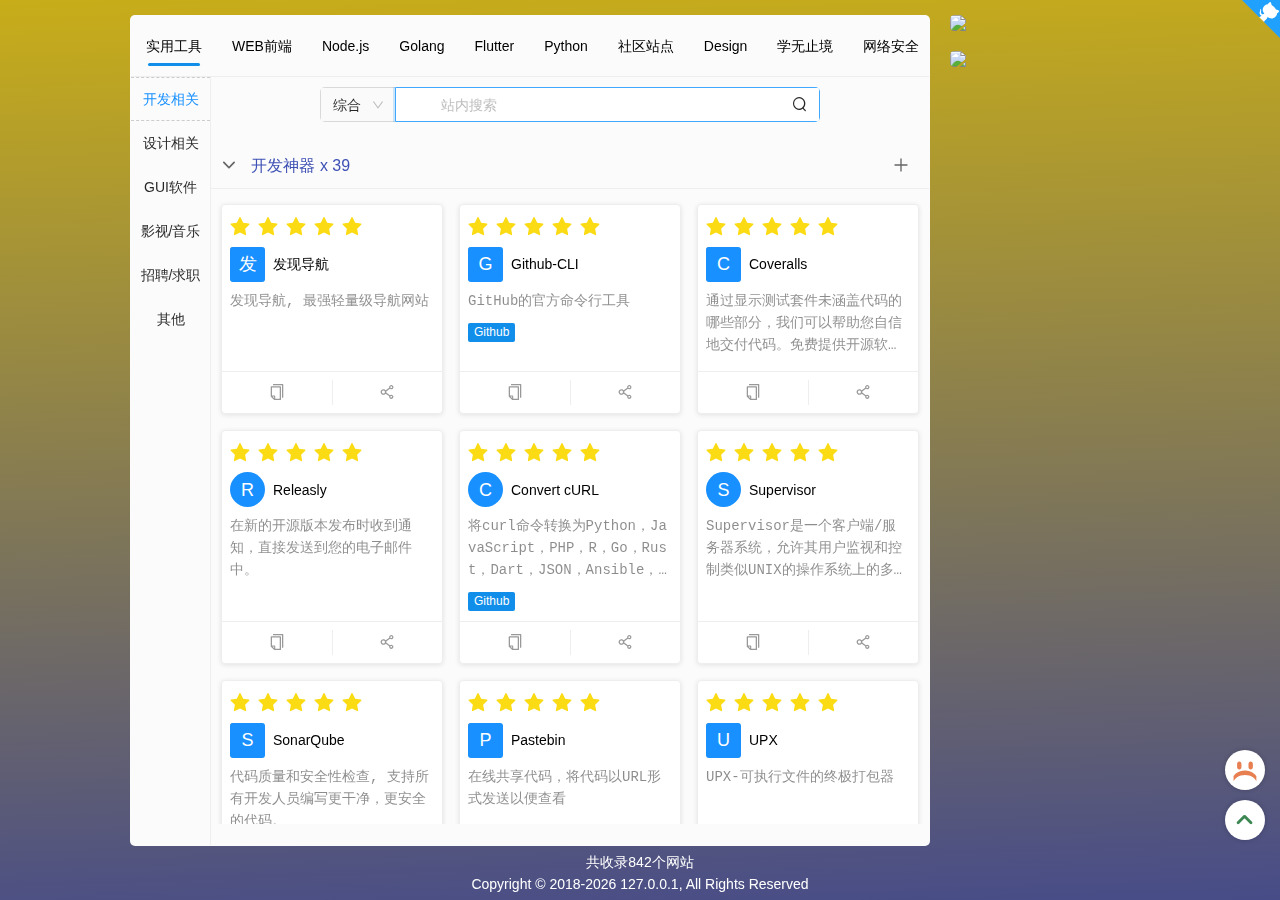
==== commit 1425eb1c: "Deploying to gh-pages from @ sfzylx/nav@588b6d50b86d8b08376966a50114f97f02b796fe 🚀" ====
--- a/index.html
+++ b/index.html
@@ -40,19 +40,26 @@
     <link rel="stylesheet" href="//unpkg.com/swiper/swiper-bundle.min.css">
     <!-- nav.headerContent-start -->
     <!-- nav.headerContent-end -->
-  <style>html,body{width:100%;height:100%}*,*:before,*:after{box-sizing:border-box}html{font-family:sans-serif;line-height:1.15;-webkit-text-size-adjust:100%;-ms-text-size-adjust:100%;-ms-overflow-style:scrollbar;-webkit-tap-highlight-color:rgba(0,0,0,0)}body{margin:0;color:#000000d9;font-size:14px;font-family:-apple-system,BlinkMacSystemFont,Segoe UI,Roboto,Helvetica Neue,Arial,Noto Sans,sans-serif,"Apple Color Emoji","Segoe UI Emoji",Segoe UI Symbol,"Noto Color Emoji";font-variant:tabular-nums;line-height:1.5715;background-color:#fff;font-feature-settings:"tnum"}p{margin-top:0;margin-bottom:1em}html{--antd-wave-shadow-color:#1890ff;--scroll-bar:0}@charset "UTF-8";html{-ms-text-size-adjust:100%;-webkit-text-size-adjust:100%}body{min-height:100vh;-webkit-font-smoothing:antialiased;-moz-osx-font-smoothing:grayscale;-webkit-overflow-scrolling:touch;font-size:14px}</style><link rel="stylesheet" href="styles.bec38e1c0e4fe6eb.css" media="print" onload="this.media='all'"><noscript><link rel="stylesheet" href="styles.bec38e1c0e4fe6eb.css"></noscript></head>
+  <style>html,body{width:100%;height:100%}*,*:before,*:after{box-sizing:border-box}html{font-family:sans-serif;line-height:1.15;-webkit-text-size-adjust:100%;-ms-text-size-adjust:100%;-ms-overflow-style:scrollbar;-webkit-tap-highlight-color:rgba(0,0,0,0)}body{margin:0;color:#000000d9;font-size:14px;font-family:-apple-system,BlinkMacSystemFont,Segoe UI,Roboto,Helvetica Neue,Arial,Noto Sans,sans-serif,"Apple Color Emoji","Segoe UI Emoji",Segoe UI Symbol,"Noto Color Emoji";font-variant:tabular-nums;line-height:1.5715;background-color:#fff;font-feature-settings:"tnum"}p{margin-top:0;margin-bottom:1em}html{--antd-wave-shadow-color:#1890ff;--scroll-bar:0}@charset "UTF-8";html{-ms-text-size-adjust:100%;-webkit-text-size-adjust:100%}body{min-height:100vh;-webkit-font-smoothing:antialiased;-moz-osx-font-smoothing:grayscale;-webkit-overflow-scrolling:touch;font-size:14px}</style><link rel="stylesheet" href="styles.d5492cd5359ddae3.css" media="print" onload="this.media='all'"><noscript><link rel="stylesheet" href="styles.d5492cd5359ddae3.css"></noscript></head>
   <script>
     window.__TITLE__ = document.title
   </script>
   <body class="dark-scrollbar-border" id="x-j-h">
     <app-xiejiahe>
-      <!-- nav.loading-start --><style>.l__1{z-index:999;position:fixed;top:0;left:0;right:0;bottom:0;background-color:#fff;display:flex;align-items:center;justify-content:center;flex-direction:column;}.l__2{width:200px;height:200px;background:url("https://gcore.jsdelivr.net/gh/xjh22222228/public@gh-pages/nav/0020f4d5-9f70-4b7f-87d4-61310d1db8d1.svg");background-repeat:repeat;}.l__3{font-size:18px;margin-top:15px;font-weight:bold;color:#000;}</style>
-<div class="l__1"><div class="l__2"></div><div class="l__3">......</div></div><!-- nav.loading-end -->
+      <!-- nav.loading-start -->
+<style>
+  @keyframes my-rotate{0%{transform:rotate(0deg)}100%{transform:rotate(360deg)}}@keyframes loading-dash{0%{stroke-dasharray:1,200;stroke-dashoffset:0}50%{stroke-dasharray:90,150;stroke-dashoffset:-40px}100%{stroke-dasharray:90,150;stroke-dashoffset:-120px}}.g-loading{z-index:999;position:fixed;top:0;left:0;right:0;bottom:0;background:#fff;display: flex;justify-content: center;align-items: center;}.circular{width:30px;height:30px;animation:my-rotate 2s linear infinite;}.path{stroke-dasharray:90,150;stroke-dashoffset:0;stroke-width:5;stroke:#409eff;stroke-linecap:round;animation:loading-dash 1.5s ease-in-out infinite}
+</style><div class="g-loading">
+    <svg viewBox="25 25 50 50" class="circular">
+      <circle cx="50" cy="50" r="20" fill="none" class="path"/>
+    </svg>
+  </div>  
+<!-- nav.loading-end -->
     </app-xiejiahe>
 
     <!-- nav.seo-start -->
-<div data-url="https://github.com/xjh22222228/nav" data-server-time="1725953350448" data-a="x.i.e-jiahe" data-date="2024-09-10 15:29:10" data-version="8.8.2" id="META-NAV" style="z-index:-1;position:fixed;top:-10000vh;left:-10000vh;">
+<div data-url="https://github.com/xjh22222228/nav" data-server-time="1726124569935" data-a="x.i.e-jiahe" data-date="2024-09-12 15:02:49" data-version="8.8.2" id="META-NAV" style="z-index:-1;position:fixed;top:-10000vh;left:-10000vh;">
 <div>发现导航</div><p>发现导航, 最强轻量级导航网站</p><div>Github-CLI</div><p>GitHub的官方命令行工具</p><div>Coveralls</div><p>通过显示测试套件未涵盖代码的哪些部分，我们可以帮助您自信地交付代码。免费提供开源软件库</p><div>Releasly</div><p>在新的开源版本发布时收到通知，直接发送到您的电子邮件中。</p><div>Convert cURL</div><p>将curl命令转换为Python，JavaScript，PHP，R，Go，Rust，Dart，JSON，Ansible，Elixir。</p><div>Supervisor</div><p>Supervisor是一个客户端/服务器系统，允许其用户监视和控制类似UNIX的操作系统上的多个进程。</p><div>SonarQube</div><p>代码质量和安全性检查, 支持所有开发人员编写更干净，更安全的代码。</p><div>Pastebin</div><p>在线共享代码，将代码以URL形式发送以便查看</p><div>UPX</div><p>UPX-可执行文件的终极打包器</p><div>askgit</div><p>使用SQL查询git存储库。生成报告，执行状态检查，分析代码库。</p><div>Sentry</div><p>Web应用程序，移动应用程序和游戏的实时崩溃报告。</p><div>randomuser</div><p>随机用户生成器是用于生成占位符用户信息的免费API。 获取个人资料照片，姓名等。 对于人们来说，就像Lorem Ipsum。</p><div>github-readme-stats</div><p>在你的 README 中 获取动态生成的 GitHub 统计信息</p><div>Hits</div><p>了解有多少人正在查看您的GitHub项目的简单方法</p><div>GitHub 文件加速</div><p>GitHub 文件加速</p><div>Shields IO</div><p>svg生成版本号图标</p><div>FunDebug</div><p>支持前端JavaScript，后端Node.js以及微信小程序错误监控</p><div>Asciiworld</div><p>WA！原来那些年程序猿搞怪的注释都在这里</p><div>jsfiddle</div><p>强大的前端代码在线演示的网站</p><div>CODEIF</div><p>变量命名神器</p><div>ASCIIFlow Infinity</div><p>无限的ASCII图表，保存到谷歌驱动器，调整大小，自由绘制，并直接输出到文本/HTML。</p><div>gitzip</div><p>它可以将GITHUB存储库的子文件夹/子目录作为zip并下载</p><div>Server酱</div><p>「Server酱」，英文名「ServerChan」，是一款「程序员」和「服务器」之间的通信软件。</p><div>mkcert</div><p>一个简单的零配置工具，可以使用您喜欢的任何名称制作本地可信赖的SSL开发证书</p><div>carbon</div><p>创建和分享源代码的精美图像</p><div>setup-ipsec-vpn</div><p>用于构建您自己的IPsec VPN服务器的脚本，在Ubuntu，Debian和CentOS上使用IPsec / L2TP和Cisco IPsec</p><div>nginxconfig</div><p>nginx配置生成器</p><div>GraphQL Explorer</div><p>GraphQL资源管理器利用真实的、实时的生产数据</p><div>patorjk</div><p>将文本转换成ASCII</p><div>lens</div><p>Lens控制Kubernetes集群所需的唯一IDE。它是适用于MacOS，Windows和Linux操作系统的独立应用程序。它是开源的，免费的。</p><div>public-apis</div><p>一些可用在 Web 或软件开发的开放 API 接口</p><div>astexplorer</div><p>一个Web工具，用于探索由各种解析器生成的AST</p><div>uTools</div><p>uTools是一个极简、插件化、跨平台的现代桌面软件。通过自由选配丰富的插件，打造你得心应手的工具集合</p><div>ihateregex</div><p>正则表达式备忘录</p><div>Oh My ZSH</div><p>是一个开放源代码，社区驱动的框架，用于管理zsh配置。</p><div>Tampermonkey</div><p>一款免费的浏览器扩展和最为流行的用户脚本管理器</p><div>Greasy Fork</div><p>提供用户脚本的网站</p><div>免费代理</div><p>免费HTTP代理IP</p><div>Google Workspace</div><p>Google Workspace状态信息中心</p><div>eoLinker接口管理平台</div><p>国内最大的在线接口管理服务方案供应商</p><div>YApi</div><p>YApi 是一个可本地部署的、打通前后端及QA的、可视化的接口管理平台</p><div>RAP2</div><p>Web接口管理工具，开源免费，接口自动化，MOCK数据自动生成，自动化测试，企业级管理。阿里妈妈MUX团队出品</p><div>showdoc</div><p>一个非常适合IT团队的在线API文档、技术文档工具</p><div>docsify</div><p>一个神奇的文档站点生成器</p><div>apiDoc</div><p>RESTful Web API文档生成器</p><div>docusaurus</div><p>易于维护的开源文档网站</p><div>禅道</div><p>禅道是灵活的项目管理软件</p><div>Tapd</div><p>一站式敏捷研发协作云平台, 凝聚腾讯研发方法及敏捷实践精髓, 助力企业研发更高效、协作更敏捷</p><div>Hoppscotch</div><p>一个免费，快速，美观的API请求构建器，供10万多个开发人员使用。(原名叫 Postwoman)</p><div>Sunny-Ngrok</div><p>一条命令解决的外网访问内网问题，无需任何配置，下载客户端之后直接一条命令让外网访问您的内网不再是距离</p><div>frp</div><p>一个快速反向代理，可帮助您将NAT或防火墙后面的本地服务器暴露给Internet。</p><div>zan-proxy</div><p>本地代码调试线上页面，环境再也不是问题</p><div>ngrok</div><p>ngrok是一个反向代理，通过在公共的端点和本地运行的 Web 服务器之间建立一个安全的通道。ngrok可捕获和分析所有通道上的流量，便于后期分析和重放</p><div>查MD5</div><p>MD5在线解密|md5在线破解|批量破解md5网站</p><div>JSON Web Tokens</div><p>jwt 在线解码</p><div>base64</div><p>base64在线解码编码</p><div>ipify</div><p>一个简单的公共IP地址API</p><div>归属地查询</div><p>淘宝免费归属地查询</p><div>draw</div><p>免费的在线图表软件，用于制作流程图、流程图、组织图、UML、ER和网络图</p><div>ProcessOn</div><p>免费在线作图工具,UML作图,UI界面原型设计,iOS原型设计,BPMN,流程图,思维导图,多人协作绘图</p><div>蓝湖</div><p>蓝湖是一款设计图共享平台,帮助互联网团队管理设计图</p><div>Zeplin</div><p>为设计师和前端而生的协作应用</p><div>幕布</div><p>极简大纲笔记 | 一键生成思维导图</p><div>声享</div><p>在线制作 PPT，让分享更有价值</p><div>墨刀</div><p>原型设计工具，web原型设计工具，app原型设计工具</p><div>小智LOGO</div><p>LOGO在线制作神器 - 3分钟完成LOGO设计在线生成</p><div>创客贴</div><p>一款简单易用、功能强大的线上图形设计工具</p><div>在线制作图表</div><p>信息图表是一种易于使用的信息图表和图表制造商。创建和分享美丽的信息图表，在线报告和互动地图。在这里做你自己</p><div>CLIPPING MAGIC</div><p>删除图像背景在线。使背景透明，白色等编辑，裁剪，旋转，固定颜色，添加阴影，一款在线抠图工具</p><div>稿定抠图</div><p>稿定设计是一款专为淘宝店主、新媒体运营人员和修图爱好者打造的免费在线抠图工具。</p><div>UZER.ME</div><p>超级应用空间致力于全生命周期的文档管理,无需安装,即可在线编辑Office, CAD,PS等任意格式文档,支持远程协作,全文检索,版本管理,权限管理,安全外发等.提高工作效率,降低安全风险</p><div>launchaco</div><p>免费在线制作LOGO</p><div>鹿班</div><p>鹿班 - 让设计更美好(阿里出品)</p><div>图片裁剪</div><p>在线裁剪照片大小尺寸</p><div>Bitwarden</div><p>个人和企业在任何设备上存储，共享和保护敏感数据的最简单，最安全的方法</p><div>Typeora</div><p>Typora是一款跨平台的最小Markdown编辑器，可为Markdown读者和作家提供无缝的体验</p><div>iterm2</div><p>iTerm2是Terminal的替代品，是iTerm的后续产品</p><div>Sourcetree</div><p>美丽的Git GUI中的简单性和强大功能</p><div>charles</div><p>Charles是HTTP代理/ HTTP监视器/反向代理，使开发人员可以查看其计算机与Internet之间的所有HTTP和SSL / HTTPS通信。这包括请求，响应和HTTP标头（其中包含cookie和缓存信息）。</p><div>Tunnelblick</div><p>适用于macOS的免费开源OpenVPN VPN客户端服务器软件。</p><div>Keka</div><p>macOS文件存档器, 储存更多，私密分享</p><div>Kap</div><p>使用Web技术构建的开源屏幕录像机。</p><div>Vscode</div><p>VScode是一款轻量级的编辑器，自由。 建立在开源上。 无处不在。</p><div>zenmap</div><p>开源免费的网络发现工具，通过它能够找出网络上在线的主机，并测试主机上哪些端口处于监听状态，接着通过端口确定主机上运行的应用程序类型与版本信息，最后利用它还能侦测出操作系统的类型和版本</p><div>obsproject</div><p>免费和开源软件，用于视频录制和实时流。</p><div>hyper</div><p>基于WEB技术的终端</p><div>Listary</div><p>Listary是Windows的革命性搜索实用程序，它使休闲用户和高级用户都能快速找到文件并启动应用程序！</p><div>vmware</div><p>利用VMware提供的软件定义的云，移动性，网络和安全解决方案来建立您的数字基础。</p><div>parallels</div><p>Mac和Windows虚拟化|管理Mac|VDI和RDS解决方案</p><div>mumu Android模拟器</div><p>网易MuMu[手游模拟器][安卓模拟器]</p><div>DBeaver</div><p>适用于开发人员，数据库管理员，分析师和所有需要使用数据库的人员的免费的多平台数据库工具。支持所有流行的数据库：MySQL，PostgreSQL，SQLite，Oracle，DB2，SQL Server，Sybase，MS Access，Teradata，Firebird，Apache Hive，Phoenix，Presto等</p><div>RedisDesktopManager</div><p>Redis Desktop Manager（又名RDM）—是用于Windows，Linux，MacOS和iPadOS的快速Redis数据库管理应用程序。</p><div>Sequel Pro</div><p>Sequel Pro是一个快速，易于使用的Mac数据库管理应用程序，用于处理MySQL数据库。</p><div>Robo 3T</div><p>一个现代，强大且由社区驱动的MongoDB管理工具</p><div>DataGrip</div><p>jetbrains出品的数据库管理系统</p><div>tableplus</div><p>用于关系数据库的现代，本地且友好的GUI工具：MySQL，PostgreSQL，SQLite等</p><div>TeamViewer</div><p>TeamViewer远程连接控制软件是一款随时随地连接到远程桌面电脑、移动设备及Iot,让远程连接过程更加的快速和安全,轻松实现对文件、网络及程序的实时支持或访问。</p><div>向日葵</div><p>向日葵远程控制软件是一款免费的集远程控制电脑手机、远程桌面连接、远程开机、远程管理、支持内网穿透的一体化远程控制管理工具软件</p><div>v2ray</div><p>用于构建代理绕过网络限制的平台。</p><div>clash</div><p>Go中基于规则的隧道</p><div>哔哩哔哩</div><p>国内知名的视频弹幕网站，这里有最及时的动漫新番，最棒的ACG氛围，最有创意的Up主</p><div>爱奇艺</div><p>拥有海量、优质、高清的网络视频的大型视频网站，专业的网络视频播放平台</p><div>Youtube</div><p>全球最大的视频网站</p><div>斗鱼</div><p>斗鱼 - 每个人的直播平台</p><div>疯狂影视搜索</div><p>疯狂影视搜索是一款全能影视搜索引擎，帮你找到最新影视资源，一站拥有无尽影视资源</p><div>全民vip视频在线解析</div><p>免费全网VIP视频会员免广告看电影！优酷vip解析，爱奇艺vip解析，腾讯vip解析，乐视vip解析，芒果vip解析</p><div>蜜蜂剪辑</div><p>免费在线视频剪辑、视频制作、视频剪切、视频转gif等实用功能</p><div>kk高清影院</div><p>kk高清影院,1080p电影下载,高清电影迅雷下载,免费高清电影网</p><div>自由的音乐</div><p>自由的音乐是一个免费试听并下载全网音乐的网站</p><div>智联招聘</div><p>智联招聘，更懂你的价值</p><div>前程无忧</div><p>招聘网,人才网,求职,找工作</p><div>BOSS直聘</div><p>BOSS直聘是权威领先的招聘网，开启人才网招聘求职新时代，让求职者与Boss直接开聊、加快面试、即时反馈，找工作就来BOSS直聘和Boss开聊吧</p><div>ResumeSample</div><p>程序员简历模板系列, WEB/IOS/Android/C++/node等以及通用程序员简历模板</p><div>程序员找工作黑名单</div><p>有些事情，应该被记住</p><div>看准网</div><p>看准网★中国领先的职场信息平台,专注于公司评论,晒工资,工资待遇,面试,公司福利等.您可以在看准网上匿名分享您的职业信息</p><div>TinyPNG</div><p>智能PNG和JPEG压缩，以质量和文件大小的完美平衡来优化您的图像</p><div>Squoosh</div><p>在浏览器中用不同的编解码器压缩和比较图像(Google出品)</p><div>草料二维码</div><p>用专业的二维码产品帮助企业创造价值</p><div>Feed 验证器</div><p>验证RSS是否符合标准规范</p><div>淘捏捏</div><p>淘宝信誉查询 - 淘捏捏卖家工具箱 淘宝信誉查询_淘宝信用查询_淘宝小号查询_淘宝黑号查询</p><div>天眼查</div><p>人人都在用商业安全工具_企业信息查询_公司查询_工商查询_企业信用信息查询系统</p><div>语雀</div><p>优雅高效的在线文档编辑与协同工具，让每个企业轻松拥有文档中心 - 阿里巴巴</p><div>求是潮云U盘</div><p>临时文件上传, 快速和稳定</p><div>云转换</div><p>在线免费转换视频,音频,YouTube视频到文字,视频到文字,音频到文字,语音转换成文字</p><div>Picdiet</div><p>独特且强悍的JavaScript算法，能极速压缩80%的图片大小，而不损害其质量</p><div>easyicon</div><p>在线图标转换ico、icns</p><div>Smallpdf</div><p>压缩pdf、各种文件格式转换pdf</p><div>Cool Backgrounds</div><p>生成非常酷的彩色背景图像</p><div>Unsplash Source</div><p>随机生成图片链接</p><div>石墨文档</div><p>一款轻便、简洁的在线协作文档工具，PC端和移动端全覆盖，支持多人同时对文档编辑和评论...</p><div>Emoji searcher</div><p>Emoji表情大全</p><div>imgURL</div><p>ImgURL是一个简单、纯粹的图床程序，让个人图床多一个选择</p><div>拷贝兔</div><p>跨平台分享工具，纯Web，IOS，MAC，Linux，Android互传</p><div>表格工具</div><p>一个功能强大的在线表格编辑器，支持Excel、Markdown、JSON、CSV、HTML等格式的相互转换</p><div>360查字体</div><p>360查字体 - 查版权，免纠纷</p><div>sejda</div><p>在线HTML转换pdf</p><div>AI人工智能图片放大</div><p>Bigjpg - 使用开源waifu2x人工智能深度卷积神经网络（CNN）智能无损免费放大图片</p><div>VVV文档在线导出工具</div><p>免费下载百度文库文档</p><div>在线文件编码识别</div><p>在线文件编码识别</p><div>iptv</div><p>收集来自世界各地的5000多个公共IPTV频道</p><div>临时邮箱</div><p>10分钟邮箱，临时邮箱，临时邮，临时电子邮箱，24小时邮箱，一次性邮箱，匿名邮箱，安全邮箱</p><div>jQuery</div><p>jQuery是一个JavaScript函数库</p><div>webpack</div><p>webpack是一个模块打包器</p><div>Babel</div><p>用于编写下一代 JavaScript 的编译器</p><div>ESLint</div><p>可组装的JavaScript和JSX检查工具</p><div>stylelint</div><p>一个强大的现代样式风格的linter</p><div>Mocha</div><p>Mocha是JavaScript的一种单元测试框架，既可以在浏览器环境下运行，也可以在Node.js环境下运行</p><div>MUI</div><p>MUI: 最接近原生APP体验的高性能前端框架</p><div>rollup</div><p>Rollup 是一个 JavaScript 模块打包器，可以将小块代码编译成大块复杂的代码，例如 library 或应用程序</p><div>standard</div><p>JavaScript样式指南，带有linter和自动代码修复程序</p><div>Faker</div><p>在Node.js和浏览器中生成大量逼真的假数据</p><div>sweetalert</div><p>JavaScript Alert 的漂亮替代品</p><div>Sortable</div><p>一个JavaScript库，用于在现代浏览器和触摸设备上对拖放列表进行重新排序</p><div>formilyjs</div><p>Formily 是一个由阿里巴巴集团多 BU 共建的面向中后台复杂场景的表单解决方案，它也是一个表单框架</p><div>rough-notation</div><p>一个小的JavaScript库，用于在网页上创建手绘动画并为其添加动画效果</p><div>AntV</div><p>AntV 是蚂蚁金服全新一代数据可视化解决方案</p><div>Lodash</div><p>Lodash是一个一致性、模块化、高性能的 JavaScript 实用工具库</p><div>Swiper</div><p>轻量级的移动设备触控滑块的js框架，使用硬件加速过渡</p><div>fastclick</div><p>Polyfill 解决移动端具有300ms延迟的库</p><div>Layer</div><p>丰富多样的Web弹出层组件,可轻松实现Alert/Confirm/Prompt/普通提示/页面区块/iframe/tips等等几乎所有的弹出交互</p><div>moment.js</div><p>一个轻量级的JavaScript日期库，用于解析，验证，操作和格式化日期</p><div>js-cookie</div><p>一个简单，轻量级的JavaScript API，用于处理浏览器cookie</p><div>qs</div><p>具有嵌套支持的查询字符串解析器</p><div>Mock.js</div><p>生成随机数据，拦截 Ajax 请求</p><div>GITALK</div><p>凹凸实验室出品的一款基于 Github Issue 和 Preact 开发的评论插件</p><div>prism</div><p>轻巧，强大，优雅的代码语法高亮</p><div>nprogress</div><p>顶部加载进度条</p><div>iNotify</div><p>JS实现浏览器标题闪烁，滚动，语音提示，Chrome/Safari/FireFox/IE通知</p><div>html2canvas</div><p>最流行的JavaScript屏幕截图</p><div>dayjs</div><p>使用与Moment.js兼容的API来解析，验证，操作和显示现代浏览器的日期和时间</p><div>JsBarcode</div><p>易于使用但功能强大的条形码生成器，适用于Web和Node.js</p><div>clipboard.js</div><p>现代复制到剪贴板。没有Flash。只需3kb gzipped。</p><div>lib-flexible</div><p>可伸缩布局方案, 淘宝rem解决方案</p><div>js-xss</div><p>根据白名单过滤HTML(防止XSS攻击)</p><div>mescroll</div><p>精致的下拉刷新和上拉加载 js框架.支持vue,完美运行于移动端和主流PC浏览器</p><div>better-scroll</div><p>灵感来自iscroll，它具有更好的滚动性能</p><div>pinyinjs</div><p>一个实现汉字与拼音互转的小巧web工具库</p><div>ms</div><p>使用此包可以轻松地将各种时间格式转换为毫秒。</p><div>ramda</div><p>适用于JavaScript程序员的实用函数库</p><div>decimal.js</div><p>JavaScript的任意精度Decimal类型 (0.1+0.2=0.3)</p><div>copy-to-clipboard</div><p>简单的模块公开copy功能，它将尝试使用execCommand与特定于IE的clipboardData接口的回退，最后，通常prompt使用适当的文本内容和消息</p><div>path-to-regexp</div><p>将字符串路径转换成正则表达式</p><div>autosize</div><p>autosize是一个小的独立脚本，可以自动调整textarea域的高度以适合文本</p><div>shake.js</div><p>监听手机设备摇动</p><div>progressbar</div><p>可以轻松地为Web创建响应式和时尚的进度栏。动画即使在移动设备上也表现良好</p><div>easy-mock</div><p>Easy Mock 是一个可视化，并且能快速生成模拟数据的持久化服务</p><div>Clamp.js</div><p>JS版本的多行文本溢出省略</p><div>json-bigint</div><p>带有bigints支持的JSON.parse / stringify</p><div>exif-js</div><p>用于读取EXIF图像元数据的JavaScript库</p><div>lunr.js</div><p>Lunr.js是一个用于浏览器的小型全文本搜索库。它为JSON文档建立索引，并提供一个简单的搜索界面来检索与文本查询最匹配的文档</p><div>hotkeys</div><p>强大的Javascript库，用于捕获键盘输入和输入的按键组合。它没有依赖性。</p><div>dom-to-image</div><p>使用HTML5 canvas从DOM节点生成图像</p><div>single-spa</div><p>使微前端变得简单</p><div>qiankun</div><p>为微型前端提供快速，简单和完整的解决方案</p><div>nanoid</div><p>一个很小的，安全的，URL友好的，唯一的JavaScript字符串ID生成器。</p><div>Numeral-js</div><p>一个用于格式化和处理数字的javascript库</p><div>ua-parser-js</div><p>用于从userAgent字符串检测浏览器，引擎，操作系统，CPU和设备类型/模型。支持浏览器和node.js环境</p><div>hammer.js</div><p>一个用于多点触摸手势的javascript库</p><div>i18next</div><p>i18next是一个非常流行的国际化框架，适用于浏览器或任何其他JavaScript环境（例如，node.js）。</p><div>js-lingui</div><p>JavaScript的可读，自动化和优化（5 kb）国际化</p><div>wow.js</div><p>基于Animate.css,向下滚动页面时显示CSS动画,轻松自定义动画设置：样式，延迟，长度，偏移，迭代...</p><div>Waves</div><p>受Google材质设计启发的点击效果, 波纹效果</p><div>velocity</div><p>加速JavaScript动画</p><div>anime</div><p>轻量级的JavaScript动画库。它适用于任何CSS属性，单个CSS转换，SVG或任何DOM属性以及JavaScript对象</p><div>Hover-Buttons</div><p>hover动画CSS / SCSS按钮</p><div>JavaScript-MD5</div><p>JavaScript MD5实现。兼容服务器端环境，如node.js，RequireJS等模块加载器和所有Web浏览器</p><div>js-sha1</div><p>JavaScript的简单SHA1哈希函数支持UTF-8编码。</p><div>js-base64</div><p>JavaScript的Base64实现</p><div>jsSHA</div><p>SHA-1，SHA-224，SHA3-224，SHA-256，SHA3-256，SHA-384，SHA3-384，SHA-512，SHA3-512，SHAKE128 ，和SHAKE256以及HMAC</p><div>crypto-js</div><p>加密标准的JavaScript库</p><div>pdf.js</div><p>PDF.js是一个使用HTML5构建的可移植文档格式（PDF）查看器</p><div>webuploader</div><p>百度出品，采用大文件分片并发上传，极大的提高了文件上传效率。</p><div>pdfmake</div><p>纯JavaScript中的客户端/服务器端PDF打印, HTML转换Pdf</p><div>ViewerJS</div><p>JavaScript中的文档阅读器, pdf/ppt/opt/odt等文件渲染成HTML</p><div>filepond</div><p>灵活而有趣的JavaScript文件上传库</p><div>FileSaver.js</div><p>客户端保存文件的解决方案，非常适合在客户端上生成文件的Web应用程序</p><div>jsPDF</div><p>一个使用JavaScript生成PDF的库</p><div>PhotoSwipe</div><p>适用于移动和桌面的JavaScript图像库, 图片预览</p><div>viewerjs</div><p>javascript图片预览</p><div>howler.js</div><p>现代 Web 音频 javascript 库</p><div>DPlayer</div><p>哇，这么可爱的HTML5 danmaku视频播放器</p><div>APlayer</div><p>哇，这么可爱的HTML5音乐播放器</p><div>three.js</div><p>JavaScript 3D引擎</p><div>flowy</div><p>创建流程图的最小JavaScript库</p><div>incubator-echarts</div><p>浏览器的功能强大的交互式图表和可视化库</p><div>d3</div><p>借助SVG，Canvas和HTML使数据栩栩如生。</p><div>uikit</div><p>一款轻量级、模块化的前端框架可快速构建强大的web前端界面</p><div>JsBridge</div><p>android java和javascript桥接，灵感来自微信webview jsbridge</p><div>DSBridge-Android</div><p>一个现代的跨平台JavaScript桥接，通过它您可以在JavaScript和本机之间同步或异步地调用彼此的功能</p><div>joi</div><p>对象模式验证</p><div>validator.js</div><p>字符串验证插件、表单验证</p><div>async-validator</div><p>异步验证器</p><div>yup</div><p>无效的简单对象架构验证</p><div>localForage</div><p>离线存储，使用简单但功能强大的API包装IndexedDB，WebSQL或localStorage。</p><div>introjs</div><p>为您的网站和项目提供新功能介绍和逐步用户指南的更好方法</p><div>shepherd</div><p>引导您的用户浏览您的应用程序</p><div>bootstrap-tour</div><p>使用Twitter Bootstrap Popovers快速方便地进行产品浏览</p><div>React</div><p>用于构建用户界面的 JavaScript 库</p><div>React Router</div><p>React 路由管理</p><div>Redux</div><p>React 状态管理</p><div>create-react-app</div><p>React官方脚手架</p><div>React Redux</div><p>Redux的官方React绑定(通常配合redux使用)</p><div>redux-actions</div><p>Redux的Flux标准action实用程序(用于生成action)</p><div>redux-thunk</div><p>Redux的Thunk中间件, 用于处理异步逻辑</p><div>redux-saga</div><p>一个旨在使应用程序副作用（即异步事物，如数据获取和不纯的东西，如访问浏览器缓存）更容易管理，执行更高效，易于测试，以及更好地处理故障的库</p><div>React Native</div><p>使用React构建原生APP程序的框架</p><div>React Navigation</div><p>为您的本地应用程序提供路由和导航</p><div>expo</div><p>用于制作跨平台移动应用程序的Expo平台</p><div>ant-design-mobile-rn</div><p>一个基于 React Native 的 UI 组件库</p><div>Ant Design</div><p>Ant Design - A UI Design Language</p><div>MATERIAL-UI</div><p>React 组件用于更快速、更简便的 web 开发。你也可以建立你自己的设计系统，或者从 Material Design 开始</p><div>element</div><p>elementUI组件库</p><div>react-bootstrap</div><p>基于Bootstrap 3构建的组件库</p><div>evergreen</div><p>Evergreen是一个React UI框架，用于在Web上构建雄心勃勃的产品。由Segment带给您。</p><div>@alifd/next</div><p>@alifd/next 是 Alibaba Fusion Design 的官方 React 实现, 赋能企业中后台产品开发</p><div>zent</div><p>Zent 是有赞 PC 端 WebUI 规范的 React 实现，提供了一整套基础的 UI 组件以及一些常用的业务组件</p><div>React95</div><p>装修一新的现代的应用程序做出React Windows95的UI组件。</p><div>rsuite</div><p>React Suite 是一套 React 组件库，为后台产品而生。同时也是一个具有贴心设计以及对开发者友好的 UI 框架</p><div>chakra-ui</div><p>适用于您的React应用程序的简单，模块化和可访问的UI组件</p><div>Ant Design Mobile</div><p>一个基于 Preact / React / React Native 的 UI 组件库</p><div>React Helmet</div><p>这个可重用的反应组件将管理对文档头的所有更改</p><div>react-image-crop</div><p>用于React的响应式图像裁剪工具</p><div>React Helmet</div><p>这个可重用的反应组件将管理对文档头的所有更改</p><div>react-transition-group</div><p>当React组件进入或离开DOM时执行动画的简单方法</p><div>React Loadable</div><p>用于加载具有promise的组件的更高阶组件 - 路由懒加载</p><div>react-swipe</div><p>基于swipe.js封装的react组件/走马灯</p><div>Ant Motion</div><p>使用 Ant Motion 能够快速在 React 框架中使用动画,我们提供了单项，组合动画，以及整套解决方案</p><div>video-react</div><p>网络视频播放器使用React库从头开始构建HTML5世界</p><div>react-keeper</div><p>一个react路由库，更适合移动端使用，拥有缓存等功能</p><div>Fusion Design</div><p>基于React构建的Web可配置组件库</p><div>recharts</div><p>基于 React和D3 的组合式图表库</p><div>react-json-view</div><p>JSON查看器</p><div>BizCharts</div><p>基于G2和React的强大数据可视化库</p><div>react-draggable</div><p>一个简单的组件，用于使元素可拖动</p><div>react-slick</div><p>react走马灯组件</p><div>react-color</div><p>react 拾色器</p><div>react-intl</div><p>国际化React应用程序。这个库提供了React组件和一个API，用于格式化日期，数字和字符串，包括复数形式和处理翻译</p><div>react-data-grid</div><p>使用React构建的类似于Excel的网格组件，具有编辑器，键盘导航，复制和粘贴等功能</p><div>react-virtualized</div><p>React组件可有效呈现大型列表和表格数据</p><div>react-live</div><p>一个用于实时编辑React组件的灵活组件库</p><div>formik</div><p>在React中轻松创建表单</p><div>react-move</div><p>一个React组件，它创建可移动，可拖动，可调整大小，可缩放，可旋转，可扭曲，可收缩，可分组，可捕捉。</p><div>react-dnd</div><p>React DnD是一组React实用程序，可帮助您构建复杂的拖放接口，同时保持组件分离</p><div>react-beautiful-dnd</div><p>漂亮的和可访问的拖放列表</p><div>react-rnd</div><p>一个可调整大小且可拖动的React组件。</p><div>ANT DESIGN PRO</div><p>开箱即用的中台前端/设计解决方案</p><div>enzyme</div><p>适用于React的JavaScript测试实用程序</p><div>Jest</div><p>Jest是一个令人愉快的JavaScript测试框架，专注于简单性。</p><div>umijs</div><p>插件化的企业级前端应用框架。</p><div>DvaJS</div><p>基于React和Redux的轻量级和elm风格框架</p><div>umijs/hooks</div><p>你可以将 umi hooks 使用在任何地方，和任意组件库搭配使用。虽然我们的代码示例都是基于 ant design 的，但是并不代表我们的 Hooks 只能和 ant design 配合使用</p><div>umi-plugin-cache-route</div><p>路由缓存，类似vue keep-alive</p><div>React.js 小书</div><p>这是一本关于 React.js 的小书</p><div>TypeScript-React-Starter</div><p>TypeScript和React的入门模板，带有详细的README，描述了如何将两者结合使用。</p><div>react-redux-typescript-guide</div><p>TypeScript中的React和 Redux - 使用说明</p><div>Mobx</div><p>简单、可扩展的状态管理</p><div>next.js</div><p>服务端渲染框架、SEO解决方案</p><div>nwb</div><p>适用于Web的React，Preact，Inferno和Vanilla JS应用，React库和其他npm模块的工具包，无需配置</p><div>ahooks</div><p>为 React Hooks 而生</p><div>react-app-rewired</div><p>覆盖create-react-app webpack配置而不弹出</p><div>Vue.js</div><p>渐进式JavaScript 框架</p><div>Vue Router</div><p>Vue Router 是 Vue.js 官方的路由管理器</p><div>Vuex</div><p>Vuex 是一个专为 Vue.js 应用程序开发的状态管理模式。</p><div>vue-devtools</div><p>vue.js调试工具</p><div>vue-cli</div><p>Vue.js开发的标准脚手架工具</p><div>vuepress</div><p>Vue 驱动的静态网站生成器</p><div>Vue SSR</div><p>Vue服务端渲染、SEO解决方案</p><div>vue-class-component</div><p>用于类式Vue组件的ECMAScript / TypeScript装饰器。</p><div>eslint-plugin-vue</div><p>Vue.js的官方ESLint插件</p><div>vite</div><p>Vite是一个经过验证的Web开发人员构建工具，可在开发过程中通过本机ES模块导入为您的代码提供服务，并将其与Rollup捆绑在一起进行生产</p><div>Vue 组合式 API</div><p>Vue 组合式 API在线文档阅读</p><div>iView</div><p>一套基于 Vue.js 的高质量UI 组件库</p><div>Element</div><p>一套为开发者、设计师和产品经理准备的基于 Vue 2.0 的桌面端组件库</p><div>Element Plus</div><p>支持Vue3.0的Element</p><div>Muse-UI</div><p>基于 Vue 2.0 优雅的 Material Design UI 组件库</p><div>Ant Design Vue</div><p>这里是 Ant Design 的 Vue 实现，开发和服务于企业级后台产品</p><div>vuetify</div><p>让Vue和Material Design的强大力量在开发上助您一臂之力</p><div>bootstrap-vue</div><p>BootstrapVue为Vue.js提供了最全面的Bootstrap 4组件和网格系统实现之一，并提供了广泛的自动WAI-ARIA可访问性标记</p><div>vue-material</div><p>Vue material简单，轻巧，完全符合Google Material Design规范</p><div>buefy</div><p>Buefy是一个基于Bulma框架和设计的Vue.js响应式UI组件的轻量级库。</p><div>vant</div><p>轻量、可靠的移动端 Vue 组件库</p><div>vux</div><p>一个凑合的 Vue.js 移动端 UI 组件库</p><div>cube-ui</div><p>基于 Vue.js 实现的精致移动端组件库</p><div>Mand Mobile</div><p>面向金融场景的Vue移动端UI组件库，丰富、灵活、实用，快速搭建优质的金融类产品，让复杂的金融场景变简单</p><div>Mint UI</div><p>基于 Vue.js 的移动端组件库</p><div>NutUI</div><p>一套京东风格的轻量级移动端Vue组件库</p><div>vue-awesome-swiper</div><p>基于swiper封装的轮播图组件</p><div>vue-meta</div><p>管理Vue 2.0组件中的页面元信息。支持SSR + Streaming</p><div>vue-scroller</div><p>Vue Scroller是Vonic UI 的基础组件。为了平滑滚动，拉动刷新和无限加载。</p><div>vue-infinite-loading</div><p>Vue.js的无限滚动插件(支持向上和向下)</p><div>iview-admin</div><p>基于iView的Vue 2.0管理系统模板</p><div>nuxt</div><p>Vue.js 通用应用框架</p><div>创建nuxt的脚手架工具</div><p>create-nuxt-app</p><div>Angular</div><p>一个框架，移动 & 桌面</p><div>angular-cli</div><p>用于Angular CLI脚手架工具</p><div>augury</div><p>Angular调试和可视化工具</p><div>NG-ZORRO</div><p>基于Ant Design的Angular企业级UI组件</p><div>ng-bootstrap</div><p>基于Bootstrap 4的Angular组件</p><div>element-angular</div><p>Element Angular组件库</p><div>primeng</div><p>PrimeNG是Angular的丰富UI组件的集合</p><div>material</div><p>Material Design是一个统一的视觉，动作和交互设计系统的规范，适用于不同的设备。</p><div>material</div><p>Material Design是一个统一的视觉，动作和交互设计系统的规范，适用于不同的设备。</p><div>小程序开发</div><p>微信小程序</p><div>小游戏开发</div><p>微信小游戏</p><div>mpvue</div><p>Vue.js 开发小程序的前端框架。框架基于 Vue.js 核心</p><div>wepy</div><p>官方小程序组件化开发框架</p><div>mpx</div><p>Mpx是一款致力于提高小程序开发体验的增强型小程序框架(滴滴出品，基于vue)</p><div>uni-app</div><p>uni-app 是使用 Vue 语法开发小程序、H5、App的统一框架</p><div>omix</div><p>腾讯原生小程序框架 OMIX 2.0</p><div>vant-weapp</div><p>轻量、可靠的小程序 UI 组件库</p><div>weui-wxss</div><p>这是一套基于样式库weui-wxss开发的小程序扩展组件库，同微信原生视觉体验一致的UI组件库</p><div>wxParse</div><p>wxParse-微信小程序富文本解析自定义组件，支持HTML及markdown解析</p><div>mpvue-wxParse</div><p>适用于 Mpvue 的微信小程序富文本解析自定义组件</p><div>echarts-for-weixin</div><p>ECharts 的微信小程序版本</p><div>腾讯位置服务</div><p>微信小程序原生LBS能力的最佳拍档</p><div>ColorUI</div><p>鲜亮的高饱和色彩，专注视觉的小程序组件库</p><div>weapp-input-frame</div><p>验证码、支付密码输入框组件</p><div>JS接口签名校验工具</div><p>微信 JS 接口签名校验工具</p><div>接口调试工具</div><p>微信公众平台接口调试工具</p><div>computed</div><p>小程序自定义组件 computed / watch 扩展</p><div>awesome-github-wechat-weapp</div><p>微信小程序开源项目库汇总</p><div>awesome-wechat-weapp</div><p>微信小程序开发资源汇总</p><div>微信开放社区</div><p>小程序开发者专区，微信公众平台,微信开放社区,开发者专区</p><div>wechat-format</div><p>微信公众号排版编辑器，转换 Markdown 到微信特制的 HTML</p><div>微信开放平台</div><p>微信开放平台</p><div>CSS3 UI Lib</div><p>CSS动画集成、在线调试阴影</p><div>CSS Sprites Generator</div><p>CSS雪碧图生成</p><div>CSS渐变调试器</div><p>前端开发调试CSS渐变必备神器</p><div>Animista</div><p>在线生成CSS动画</p><div>CSS Gradient</div><p>CSS渐变调试并生成CSS代码</p><div>Grabient</div><p>CSS渐变调试并生成CSS代码，还可以角度变换</p><div>px与em单位转换</div><p>px与em单位转换</p><div>CSS三角形產生器</div><p>CSS三角形產生器 - 使用純CSS繪畫三角形</p><div>SassMeister</div><p>将sass语法转换成CSS语法</p><div>transfonter</div><p>字体图标转换Base64</p><div>Loading集合</div><p>上千种Loading认你选</p><div>CSS Reference</div><p>css参考是一个免费的视觉指导css。它以最受欢迎的特性为特色，并用插图和动画示例对其进行说明</p><div>在线CSS阴影调试</div><p>CSS3 Box Shadow(阴影)效果在线调试工具</p><div>正则表达式验证器</div><p>验证JavaScript正则表达式</p><div>JSON在线解析及格式化验证</div><p>json在线解析,json格式化,json格式验证,json转xml,xml转json</p><div>prettier</div><p>Prettier是一个固定的代码格式化程序。它通过解析代码并使用自己的规则重新打印它来强制执行一致的样式，这些规则考虑了最大行长度，并在必要时包装代码</p><div>正则表达式在线测试</div><p>正则表达式在线测试</p><div>spy-debugger</div><p>微信调试，各种WebView样式调试、手机浏览器的页面真机调试。便捷的远程调试手机页面、抓包工具，支持：HTTP/HTTPS，无需USB连接设备</p><div>VConsole</div><p>一个轻量、可拓展、针对手机网页的前端开发者调试面板</p><div>Staticfile CDN</div><p>免费CDN服务，包括 JavaScript、CSS、图片和 swf 等静态文件</p><div>jsDelivr</div><p>jsDelivr – 开源 CDN</p><div>BootCDN</div><p>稳定、快速、免费的前端开源项目 CDN 加速服务</p><div>cdnjs</div><p>面向Web开发人员的免费和开源公共Web CDN！</p><div>FunDebug</div><p>支持前端JavaScript，后端Node.js以及微信小程序错误监控</p><div>前端兼容性查询</div><p>前端查询API各个厂商兼容性情况</p><div>Browserhacks</div><p>Browserhacks是来自各个互联网的浏览器特定CSS和JavaScript hacks的广泛列表。</p><div>Character Entity Reference Chart</div><p>字符实体参考图，&gt;</p><div>awesome-web-editor</div><p>开源web编辑器汇总列表</p><div>jsfiddle</div><p>强大的前端代码在线演示的网站</p><div>jsperf</div><p>jsPerf旨在提供一种简单的方法来创建和共享测试用例，通过运行基准测试来比较不同JavaScript代码段的性能</p><div>codesandbox</div><p>codesandbox是为Web应用程序定制的在线编辑器。</p><div>HTML Reference</div><p>所有HTML元素和属性的免费指南参考</p><div>jsbin</div><p>一个轻量级的html/css/js在线编辑器Debug调试器</p><div>jsfuck</div><p>JSFuck是基于JavaScript原子部分的深奥和教育性编程风格。它仅使用六个不同的字符来编写和执行代码。</p><div>Bootstrap</div><p>Bootstrap 是一个用于快速开发 Web 应用程序和网站的前端框架</p><div>Sass</div><p>Sass 是成熟、稳定、强大的 CSS 扩展语言</p><div>Less</div><p>Less 是一门 CSS 预处理语言,它扩展了 CSS 语言,增加了变量、Mixin、函数等特性</p><div>magic</div><p>CSS3动画特效</p><div>Animate.css</div><p>CSS动画的跨浏览器库,简单易用</p><div>normalize.css</div><p>使浏览器更加一致地呈现所有元素并符合现代标准。它只针对需要规范化的样式</p><div>Hover</div><p>CSS3动力悬停效果的集合，适用于链接，按钮，徽标，SVG，特色图像等</p><div>github-markdown-css</div><p>复制GitHub Markdown样式的最小CSS量</p><div>autoprefixer</div><p>Autoprefixer是一款自动管理浏览器前缀的插件，它可以解析CSS文件并且添加浏览器前缀到CSS内容里</p><div>vivify</div><p>Vivify是免费的CSS动画库。</p><div>cubic-bezier</div><p>在线制作CSS动画</p><div>iconfont</div><p>阿里妈妈MUX倾力打造的矢量图标管理、交流平台</p><div>Font Awesome</div><p>一套绝佳的图标字体库和CSS框架</p><div>LivIcons Evolution</div><p>会动的纯svg矢量图标库</p><div>ionicons</div><p>适用于Ionic Framework和Web应用程序的高级图标字体</p><div>material-design-icons</div><p>Google的Material Design图标</p><div>css battle</div><p>在线比拼CSS</p><div>学习CSS布局</div><p>学习CSS布局</p><div>TypeScript</div><p>TypeScript 是一种由微软开发的自由和开源的编程语言，它是JavaScript的一个超集</p><div>TypeSearch</div><p>搜索typescript 类型包 @types/node</p><div>DefinitelyTyped</div><p>高质量TypeScript类型定义的存储库</p><div>typescript-eslint</div><p>Monorepo用于所有工具，使ESLint能够支持TypeScript</p><div>awesome-typescript</div><p>用于客户端和服务器端开发的强大TypeScript资源的集合。在TypeScript中编写精彩的JavaScript</p><div>TypeScript 入门教程</div><p>TypeScript 入门教程</p><div>JavaScript 20 年</div><p>JavaScript 20 年</p><div>你不知道的JavaScript</div><p>你不知道的JavaScript</p><div>现代 JavaScript 教程</div><p>以最新的 JavaScript 标准为基准。通过简单但足够详细的内容，为你讲解从基础到高阶的 JavaScript 相关知识</p><div>ECMAScript 6入门</div><p>ECMAScript 6入门</p><div>JavaScript教程</div><p>JavaScript 标准参考教程</p><div>JavaScript Puzzlers</div><p>你真的了解JavaScript吗？来试试吧！</p><div>InterviewMap</div><p>打造最好的面试图谱</p><div>飞冰早报</div><p>飞冰早报</p><div>jsdoc</div><p>用于JavaScript的API文档生成器。</p><div>30 seconds of code</div><p>精选的有用JavaScript代码段集合，您可以在30秒或更短的时间内理解这些代码段。</p><div>33-js-concepts</div><p>JavaScript开发者应懂的33个概念</p><div>ECMAScript Proposals</div><p>跟踪ECMAScript 提案</p><div>ecma262</div><p>ECMA-262的状态，流程和文档</p><div>JavaScript 秘密花园</div><p>JavaScript 语言最古怪用法的文档集合</p><div>Airbnb JavaScript 编码规范</div><p>Airbnb JavaScript 编码规范</p><div>Daily-Interview-Question</div><p>工作日每天一道前端大厂面试题，祝大家天天进步，一年后会看到不一样的自己</p><div>javascript-algorithms</div><p>JavaScript 算法与数据结构</p><div>weekly</div><p>前端精读周刊</p><div>Node.js</div><p>Node.js® 是一个基于 Chrome V8 引擎 的 JavaScript 运行时</p><div>npm1</div><p>npm是JavaScript世界的包管理工具,并且是 Node.js 平台的默认包管理工具</p><div>urllib</div><p>在复杂的世界中请求HTTP(s)URL</p><div>formstream</div><p>multipart / form-data编码流，用于文件上传的帮助程序。</p><div>validate-npm-package-name</div><p>给我一个字符串，我会告诉你它是否是有效的npm软件包名称</p><div>Yarn</div><p>快速、可靠、安全的依赖管理</p><div>awesome-nodejs</div><p>Node.js软件包和资源</p><div>nodebestpractices</div><p>最大的Node.js最佳实践列表</p><div>NodeBB</div><p>基于Node.js的论坛软件，为现代网站</p><div>Ghost</div><p>Ghost 是基于 Node.js 构建的开源博客平台。Ghost 具有易用的书写界面和体验,博客内容默认采用 Markdown 语法书写。Ghost 的目标是取代臃肿的 Wordpress</p><div>nodebestpractices</div><p>Node.js 最佳实践, 最大的汇集，且每周都在增长 - 当前，超过50个最佳实现，样式指南，架构建议已经呈现</p><div>request</div><p>简化的HTTP请求客户端</p><div>superagent</div><p>一个小型渐进式客户端HTTP请求库，Node.js模块具有相同的API，具有许多高级HTTP客户端功能</p><div>axios</div><p>基于Promise的HTTP客户端，用于浏览器和node.js</p><div>node-fetch</div><p>一个轻量级的模块，将window.fetch带到Node.js</p><div>bent</div><p>带有async await的功能性JS HTTP客户端（Node.js和Fetch）</p><div>superagent-proxy</div><p>superagent代理扩展，这使您可以通过某种代理来代理HTTP请求</p><div>Puppeteer</div><p>Puppeteer是一个Node库，它提供了一个高级API来通过DevTools协议控制Chromium或Chrome</p><div>cypress</div><p>对浏览器中运行的所有内容进行快速，轻松和可靠的测试，（类Puppeteer）</p><div>Mocha</div><p>Node.js和浏览器的简单，灵活，有趣的JavaScript测试框架</p><div>chai</div><p>node.js的BDD/TDD断言框架和可以与任何测试框架配对的浏览器</p><div>ava</div><p>未来的JavaScript测试运行器</p><div>Jest</div><p>Jest是一个令人愉快的JavaScript测试框架，专注于简单性。</p><div>testcafe</div><p>一个Node.js工具，用于自动化端到端Web测试</p><div>jest-puppeteer</div><p>使用Jest＆Puppeteer运行测试 🎪✨</p><div>ts-jest</div><p>具有对Jest的Sourcemap支持的TypeScript预处理器</p><div>jest-extended</div><p>扩展 jest 匹配器</p><div>node-mysql2</div><p>node.js的快速node-mysql兼容的mysql驱动程序</p><div>sequelize</div><p>基于 promise 的 Node.js ORM, 目前支持 Postgres, MySQL, SQLite 和 Microsoft SQL Server. 它具有强大的事务支持, 关联关系, 读取和复制等功能</p><div>mongoose</div><p>mongodb对象模型设计用于在异步环境中工作。</p><div>ioredis</div><p>适用于Node.js，以性能为中心且功能齐全的Redis客户端。</p><div>objection.js</div><p>Objection.js是Node.js的一个ORM ，它旨在避免使用SQL和底层数据库引擎的全部功能，同时尽可能简单地将magic保持在最低限度。</p><div>nedb</div><p>JavaScript数据库，用于Node.js，nw.js，electron和浏览器</p><div>typeorm</div><p>ORM for TypeScript和JavaScript（ES7，ES6，ES5）。支持MySQL，PostgreSQL，MariaDB，SQLite，MS SQL Server，Oracle，WebSQL数据库。适用于NodeJS，浏览器，Ionic，Cordova和Electron平台</p><div>knexjs</div><p>PostgreSQL，MySQL和SQLite3的查询构建器，旨在灵活，可移植且易于使用。</p><div>node-redis</div><p>高性能Node.js Redis客户端。</p><div>node-canvas</div><p>node-canvas是Node.js的Cairo -backed Canvas实现。</p><div>svg-captcha</div><p>在node.js中生成svg验证码</p><div>ccap</div><p>node.js使用C++库CImg生成验证码，无需安装任何其他库或软件</p><div>text-to-svg</div><p>将文本转换为SVG路径而不依赖于本机</p><div>svg2png</div><p>使用PhantomJS将SVG转换为PNG</p><div>node-http-proxy</div><p>一个HTTP可编程代理库，支持websocket。它适用于实现反向代理和负载平衡器等组件</p><div>http-proxy-middleware</div><p>用于连接，快速和浏览器同步的单线程node.js http-proxy中间件（基于node-http-proxy）</p><div>esprima</div><p>ECMAScript解析基础架构，可进行多用途分析, 将代码转换成AST</p><div>recast</div><p>JavaScript AST转换器，非破坏性漂亮打印机和自动源映射生成器</p><div>node-xlsx</div><p>NodeJS excel文件解析器和构建器</p><div>fs-extra</div><p>操作系统文件，用于替代内置的fs模块</p><div>js-xlsx</div><p>SheetJS社区版 - 电子表格工具包</p><div>node-archiver</div><p>文件压缩</p><div>wechat-oauth</div><p>微信公共平台OAuth接口消息接口服务中间件与API SDK</p><div>wechat-api</div><p>微信公共平台API</p><div>wechat</div><p>微信公共平台消息接口服务中间件</p><div>wechaty</div><p>是适用于微信个人帐户的Bot SDK ，可以帮助您创建6行javascript的机器人</p><div>Glob</div><p>匹配文件。 **/*.js</p><div>prompts</div><p>轻巧，美观和用户友好的交互式提示</p><div>enquirer</div><p>时尚，直观和用户友好的提示</p><div>cli-table3</div><p>带有Node.JS的CLI的漂亮unicode表</p><div>commander.js</div><p>node.js命令行界面的完整解决方案，受Ruby指挥官的启发</p><div>ora</div><p>优雅的终端微调器</p><div>Inquirer.js</div><p>常用交互式命令行用户界面的集合</p><div>shelljs</div><p>Node.js的可移植Unix shell命令</p><div>download-git-repo</div><p>下载并提取git存储库（GitHub，GitLab，Bitbucket）</p><div>node-semver</div><p>node的semver解析器</p><div>node-progress</div><p>node.js的灵活ascii进度条</p><div>node-qrcode</div><p>二维码生成</p><div>open</div><p>打开URL，文件，可执行文件等内容。跨平台。</p><div>ssh2</div><p>用纯JavaScript编写的SSH2客户端和服务器模块，用于node.js</p><div>minimist</div><p>解析参数选项</p><div>node-clear</div><p>清空终端屏幕信息</p><div>chalk</div><p>终端字符串样式</p><div>yargs</div><p>通过解析参数并生成优雅的用户界面来帮助您构建交互式命令行工具。</p><div>handlebars</div><p>JavaScript模板引擎</p><div>ejs</div><p>JavaScript模板引擎</p><div>mustache.js</div><p>使用JavaScript的无逻辑{{mustache}}模板</p><div>node-xml2js</div><p>简单的XML到JavaScript对象转换器。它支持双向转换。使用sax-js和 xmlbuilder-js</p><div>iconv-lite</div><p>纯JavaScript中转换字符编码。</p><div>node-uuid</div><p>在JavaScript中生成符合RFC的UUID</p><div>nativefier</div><p>使任何网页成为桌面应用程序</p><div>getmac</div><p>通过Node.js获取当前计算机的mac地址</p><div>http-server</div><p>一个简单的零配置命令行http服务器</p><div>node-schedule</div><p>Node的类似cron-like和非not-cron-like的作业调度程序。</p><div>qrcode-terminal</div><p>QRCode终端版</p><div>localtunnel</div><p>localtunnel将您的localhost暴露给世界，以便于测试和共享！无需混淆DNS或部署只是为了让其他人测试您的更改</p><div>passport</div><p>Node.js的简单，不显眼的身份验证</p><div>parameter</div><p>参数验证工具</p><div>bytes</div><p>用于解析字符串字节, b/kb/mb/gb/tb/pb</p><div>js-yaml</div><p>JavaScript YAML解析器和转储器。非常快</p><div>acorn</div><p>一个小型，基于JavaScript的快速JavaScript解析器</p><div>figlet.js</div><p>用JavaScript编写的FIG驱动程序，旨在完全实现FIGfont规范, 生成ascii</p><div>node-printer</div><p>本机 node.js 打印机</p><div>fontmin</div><p>无缝缩小字体</p><div>morgan</div><p>Node.js的HTTP请求记录器中间件</p><div>jsdom</div><p>与Node.js一起使用的各种Web标准的JavaScript实现</p><div>Electron</div><p>使用 JavaScript, HTML 和 CSS 构建跨平台的桌面应用</p><div>electron-packager</div><p>通过JS或CLI自定义和封装您的Electron应用程序与特定于操作系统的软件包（.app，.exe等）</p><div>electron-installer-dmg</div><p>使用AppDMG为电子应用程序创建DMG安装程序</p><div>electron-vue</div><p>基于 vue (基本上是它听起来的样子) 来构造 electron 应用程序的样板代码。</p><div>electron-builder</div><p>一个开箱即用的完整解决方案，用于将Electron, Proton Native or Muon 打包、构建成支持macOS, Windows and Linux三大系统的，可”自动更新”的可发布安装程序</p><div>electron-react-boilerplate</div><p>基于React可扩展跨平台应用程序的App</p><div>menubar</div><p>Electron创建菜单栏桌面应用程序的高级方法。</p><div>nw.js</div><p>从DOM/WebWorker层,直接调用所有的Node模块，使用现有的web技术，开启一个全新的编写应用的方式</p><div>nw-builder</div><p>以编程方式或通过CLI 构建适用于Mac，Win和Linux的NW.js应用程序。</p><div>nwjs-ffmpeg-prebuilt</div><p>FFMpeg预构建的二进制文件具有专有的编解码器和构建窗口。</p><div>nest</div><p>Nest 是一个用于构建高效，可扩展的 Node.js 服务器端应用程序的框架。它使用渐进式 JavaScript，内置并完全支持 TypeScript（但仍然允许开发人员使用纯 JavaScript 编写代码）并结合了 OOP（面向对象编程），FP（功能编程）和 FRP（功能反应编程）的元素</p><div>awesome-nestjs</div><p>NestJS的精选列表</p><div>Egg.js</div><p>Egg.js 为企业级框架和应用而生，我们希望由 Egg.js 孕育出更多上层框架，帮助开发团队和开发人员降低开发和维护成本</p><div>egg-validate</div><p>基于 parameter 封装的参数验证插件</p><div>egg-mailer</div><p>基于 nodemailer 封装的参数验证插件</p><div>Koa</div><p>Koa -- 基于Node.js 平台的下一代web开发框架</p><div>Express</div><p>Express - 快速、开放、极简的 Web 开发框架</p><div>node-inspector</div><p>Node.js调试器基于Blink Developer Tools</p><div>debug</div><p>一个微小的JavaScript调试工具，以Node.js核心的调试技术为模型。适用于Node.js和Web浏览器</p><div>ndb</div><p>ndb是针对Node.js的改进调试体验，由Chrome DevTools启用</p><div>nvm</div><p>Node版本管理器 - 用于管理多个活动node.js版本的简单bash脚本</p><div>nvm-windows</div><p>适用于Windows的node.js版本管理实用程序</p><div>nvs</div><p>Node Version Switcher - 用于在Node.js的版本和分支之间切换的跨平台工具(受到nvm的启发)</p><div>n</div><p>Node.js版本管理：无配置文件，无复杂的API，非常简单</p><div>log4js-node</div><p>log4js 是一个 nodejs 日志管理工具，可以将日志以各种形式输出到各种渠道。</p><div>node-bunyan</div><p>用于node.js服务的简单快速的JSON日志记录模块</p><div>yeoman</div><p>一套用于自动化开发工作流程的工具</p><div>nodemailer</div><p>发送来自Node.js的电子邮件 - 很容易就像蛋糕一样！</p><div>gh-pages</div><p>将文件发布到GitHub上的gh-pages分支的常规任务</p><div>terser</div><p>适用于ES6+的JavaScript解析器，mangler和压缩器工具包</p><div>Awehunt</div><p>npm包下载量曲线对比图</p><div>nodemon</div><p>监视node.js应用程序中的任何更改并自动重新启动服务器 - 非常适合开发</p><div>pkg</div><p>将Node.js项目打包成可执行文件</p><div>npm-check-updates</div><p>查找package.json或bower.json允许的更新版本的软件包依赖项</p><div>husky</div><p>husky 可以防止错误的 git commit, git push 等</p><div>bundlephobia</div><p>找出在项目中添加新的依赖项的包大小</p><div>npm-run-all</div><p>一个CLI工具，可并行或顺序运行多个npm脚本</p><div>dotenv</div><p>从.env加载用于nodejs项目的环境变量</p><div>cross-env</div><p>运行跨平台设置和使用环境变量的脚本</p><div>nrm</div><p>npm源快速切换， npm, cnpm, taobao, nj, 内网</p><div>Deno</div><p>一个安全的运行时的JavaScript和TypeScript</p><div>Deno 标准库</div><p>Deno 标准库</p><div>Deno</div><p>适用于Deno的Visual Studio Code插件</p><div>Golang</div><p>Go编程语言</p><div>go.dev</div><p>大规模构建快速，可靠，高效的软件</p><div>awesome-go</div><p>精选的Go框架，库和软件的精选列表</p><div>Goproxy</div><p>中国最可靠的 Go 模块代理</p><div>Go语言中文网</div><p>Go语言中文网</p><div>Go标准库中文文档</div><p>Go标准库中文文档</p><div>gin</div><p>Gin是用Go（Golang）编写的Web框架。它具有类似于martini的API，其性能比httprouter快40倍。如果您需要性能和良好的生产率，您会喜欢Gin</p><div>beego</div><p>beego是用于Go编程语言的开源，高性能Web框架</p><div>martini</div><p>Go的经典Web框架</p><div>echo</div><p>高性能，简约的Go Web框架</p><div>iris</div><p>最快的HTTP / 2 Go Web框架。AWS Lambda，gRPC，MVC，唯一路由器，Websocket，会话，测试套件，依赖注入等。expressjs和laravel的真正继承者|</p><div>fiber</div><p>Fiber是一个受Express启发的Web框架，建立在Fasthttp（Go最快的HTTP引擎）的基础上。 旨在简化零内存分配和性能的情况，以便快速开发。</p><div>Fyne</div><p>基于Material Design的Go跨平台GUI</p><div>logrus</div><p>Go的结构化，可插入日志记录。</p><div>zap</div><p>在Go中实现快速，结构化，水平的日志记录。</p><div>gorm</div><p>适用于Golang的绝佳ORM库，旨在对开发人员友好</p><div>ent</div><p>用于Go的简单但功能强大的实体框架，可轻松构建和维护具有大型数据模型的应用程序。</p><div>mysql</div><p>Go MySQL驱动程序是Go（golang）数据库/ sql包的MySQL驱动程序</p><div>sqlite3</div><p>sqlite3驱动程序</p><div>pq</div><p>适用于database/sql的Pure Go Postgres驱动程序</p><div>redis</div><p>用于Golang的类型安全的Redis客户端</p><div>json-iterator</div><p>高性能100％兼容的“ encoding / json”替代产品</p><div>blackfriday</div><p>Markdown处理器，安全、快速。</p><div>goldmark</div><p>用Go语言编写的markdown解析器。易于扩展，符合标准（CommonMark），结构合理。</p><div>goquery</div><p>接近jQuery语法的DOM解析库</p><div>go-yaml</div><p>yaml包使Go程序能够轻松地对yaml值进行编码和解码, 可以快速可靠地解析和生成YAML数据。</p><div>xurls</div><p>从文本中提取Urls</p><div>govalidator</div><p>参数验证程序，用于字符串，数字，切片和结构</p><div>validator</div><p>基于标签对结构和各个字段实现值验证。</p><div>ip</div><p>获取公网IP地址、v4/v6</p><div>terminal</div><p>提供了用于处理终端的支持功能，这在UNIX系统上很常见</p><div>gopsutil</div><p>用于检索正在运行的进程和系统利用率（CPU，内存，磁盘，网络，传感器）的信息。它主要用于系统监视，概要分析和限制进程资源以及管理正在运行的进程</p><div>air</div><p>Go热重载</p><div>go-micro</div><p>分布式系统开发框架</p><div>xlsx</div><p>xlsx是一个库，用于简化在Go程序中读写Microsoft Excel最新版本使用的XML格式。</p><div>email</div><p>Go强大而灵活的电子邮件库。</p><div>websocket</div><p>Go的一种快速，经过测试且广泛使用的WebSocket实现</p><div>jwt-go</div><p>Golang 实现的 JSON WEB TOKEN</p><div>cron</div><p>Go 实现的 cron 包</p><div>qrcode</div><p>二维码生成</p><div>casbin</div><p>权限管理库，支持Golang中的访问控制模型，如ACL，RBAC，ABAC</p><div>resty</div><p>用于Go的简单HTTP和REST客户端库</p><div>grpc-go</div><p>gRPC的Go语言实现。基于HTTP/2的RPC</p><div>colly</div><p>Colly提供了一个干净的界面来编写任何种类的爬虫</p><div>cors</div><p>使用net / http可配置的处理程序来处理CORS请求</p><div>color</div><p>CLI 控制台颜色渲染工具库, 支持Windows</p><div>cli</div><p>一个简单，快速且有趣的软件包，用于在Go中构建命令行应用</p><div>cobra</div><p>Cobra既是用于创建功能强大的现代CLI应用程序的库，又是用于生成应用程序和命令文件的程序</p><div>pb</div><p>Golang的控制台进度栏</p><div>mpb</div><p>Go cli应用程序的多进度条</p><div>promptui</div><p>命令行应用程序的交互式提示</p><div>godotenv</div><p>从`.env`文件加载环境变量。</p><div>go-prompt</div><p>受python-prompt-toolkit启发，在Go中构建强大的交互式提示。</p><div>gvm</div><p>Go版本管理器，类似 nvm</p><div>json-to-go</div><p>在线 JSON 转 Struct结构体</p><div>golangci-lint</div><p>Go的快速Linters Runner</p><div>The Go Playground</div><p>在线运行Golang</p><div>nuclei</div><p>Nuclei是基于模板的可配置目标扫描的快速工具，具有广泛的可扩展性和易用性。</p><div>jaeger</div><p>分布式链路追踪</p><div>delve</div><p>Delve是Go编程语言的调试器。</p><div>Go 入门指南</div><p>《The Way to Go》中文译本，中文正式名《Go 入门指南》</p><div>Go语言圣经</div><p>Go语言圣经 《The Go Programming Language》 中文版本</p><div>Go WEB 编程</div><p>Golang电子书介绍如何使用Golang建立网络</p><div>Go简易教程</div><p>《The Little Go Book》中文译本，中文正式名《Go简易教程》</p><div>Go by Example 中文版</div><p>Go by Example 是对 Go 基于实践的介绍，包含一系列带有注释说明的示例程序。</p><div>Go语言之旅</div><p>本指南涵盖了该语言的大部分重要特性，主要包括：基础、方法和接口、并发等</p><div>Go语言101</div><p>一本着墨于Go语法语义以及运行时相关知识点的编程指导书（Go 1.15就绪）。 此书旨在尽可能地帮助Go程序员更深更全面地理解Go语言</p><div>Go语言高级编程</div><p>本书涵盖CGO、Go汇编语言、RPC实现、Web框架实现、分布式系统等高阶主题，针对Go语言有一定经验想深入了解Go语言各种高级用法的开发人员(不推荐新手)</p><div>Mastering GO</div><p>《Mastering GO》中文译本，《玩转 GO》。</p><div>Mastering GO2</div><p>Mastering Go 第二版中文版来袭！</p><div>100天从新手到大师</div><p>Golang - 100天从新手到大师</p><div>project-layout</div><p>Go标准布局结构，项目架构结构参考。</p><div>编码规范</div><p>Uber Go 语言编码规范</p><div>Gin实战</div><p>WEB 框架Gin实战</p><div>Dart</div><p>Dart语言</p><div>DartPad</div><p>在线运行Dart语法</p><div>Dart packages</div><p>Dart packages</p><div>Flutter</div><p>Flutter是谷歌的移动UI框架，可以快速在iOS和Android上构建高质量的原生用户界面。 Flutter可以与现有的代码一起工作。在全世界，Flutter正在被越来越多的开发者和组织使用，并且Flutter是完全免费、开源的</p><div>Flutter Icon</div><p>Flutter内置Icon组件图标速查表</p><div>imei_plugin</div><p>用flutter在Android中获取imei的插件</p><div>multi_image_picker</div><p>Flutter插件，可让您在iOS和Android上显示多图像选择器。</p><div>sqflite</div><p>SQLite flutter plugin</p><div>dio</div><p>dio是一个强大的Dart Http请求库，支持Restful API、FormData、拦截器、请求取消、Cookie管理、文件上传/下载、超时、自定义适配器等</p><div>fish-redux</div><p>一个基于Redux状态管理的组合式flutter应用程序框架。它适用于建筑中型和大型应用。</p><div>flutter_pulltorefresh</div><p>一个提供上拉加载和下拉刷新的组件,同时支持Android和Ios</p><div>json_serializable</div><p>JSON序列化和反序列化的代码</p><div>flutter_swiper</div><p>flutter最强大的siwiper, 多种布局方式，无限轮播，Android和IOS双端适配</p><div>FlutterToast</div><p>适用于Flutter的Android Toast插件</p><div>dart-uuid</div><p>生成 RFC4122(v1,v4,v5) UUIDs</p><div>fluwx</div><p>Flutter版微信SDK.WeChat SDK for flutter.</p><div>Material Design</div><p>Material是一个由开源代码支持的设计系统，可以帮助团队构建高质量的数字体验</p><div>Flutter实战</div><p>Flutter实战</p><div>samples</div><p>Flutter示例和演示的集合</p><div>flutter-go</div><p>flutter 开发者帮助 APP，包含 flutter 常用 140+ 组件的demo 演示与中文文档</p><div>Flutter-Notebook</div><p>flutter相关功能demo的集合，它能够帮助您快速学习一些零碎的知识</p><div>plugins</div><p>Flutter团队维护的Flutter插件</p><div>awesome-flutter</div><p>很棒的清单，精选了最好的Flutter库，工具，教程，文章等</p><div>flutter-do</div><p>330+Widgets在线查看预览和使用。</p><div>flutter_wanandroid</div><p>基于Google Flutter的WanAndroid客户端，支持Android和iOS。包括BLoC、RxDart 、国际化、主题色、启动页、引导页，拥有较好的项目结构&比较规范的代码</p><div>Best-Flutter-UI-Templates</div><p>Best-Flutter-UI-模板, 对所有人完全免费。其内置的Flutter Dart。</p><div>Python</div><p>是一种解释型、面向对象、动态数据类型的高级程序设计语言。</p><div>PyPi</div><p>使用Python软件包索引查找，安装和发布Python软件包</p><div>PCU</div><p>python-check-updates, 检查 pip 当前依赖包最新版本</p><div>requests</div><p>requests是一个简单而优雅的HTTP库。</p><div>aiohttp</div><p>用于asyncio和Python的异步HTTP客户端/服务器框架</p><div>Scrapy</div><p>一个用于Python的快速高级Web爬虫框架。</p><div>selenium</div><p>浏览器自动化框架和生态系统。</p><div>beautifulsoup</div><p>可以从HTML或XML文件中提取数据的Python库</p><div>Pillow</div><p>友好的PIL前叉，是一个出色的图像处理库</p><div>numpy</div><p>使用Python进行科学计算的基本软件包。</p><div>pandas</div><p>功能强大的Python数据分析工具包</p><div>rich</div><p>Rich是一个Python库，用于在终端中提供富文本和精美的格式。</p><div>Fire</div><p>Python Fire是一个用于从绝对任何Python对象自动生成命令行界面（CLI）的库。</p><div>colorama</div><p>Python中简单的跨平台彩色终端文本</p><div>tqdm</div><p>适用于Python和CLI的快速，可扩展的进度栏</p><div>paramiko</div><p>领先的Python SSHv2协议库</p><div>click</div><p>Python可组合命令行界面工具包</p><div>JMESPath</div><p>JMESPath是JSON的查询语言</p><div>Django</div><p>具有期限的完美主义者的Web框架。</p><div>flask</div><p>用于构建Web应用程序的Python微框架。</p><div>简明 Python 教程</div><p>旨在于介绍如何使用 Python 语言进行编程的自由图书。它以教材与指南的形式为入门者介绍 Python 语言。如果你对电脑知识的了解仅限于如何保存文本文件的话，那这本书就是为你准备的。</p><div>100天从新手到大师</div><p>Python - 100天从新手到大师</p><div>Python 入门指南</div><p>Python 入门指南</p><div>What the f*ck Python!</div><p>一些有趣且鲜为人知的 Python 特性.</p><div>awesome-python-cn</div><p>Python 资源大全中文版</p><div>cheatsheet</div><p>Python大全备忘单</p><div>awesome-python</div><p>精选的Python框架，库，软件和资源的精选清单。</p><div>segmentfault</div><p>是中文领域最大的技术问答交流社区平台</p><div>掘金</div><p>一个帮助开发者成长的社区</p><div>DiyCode1</div><p>致力于构建开发工程师高端交流分享社区</p><div>黑客派</div><p>黑客派是程序员和设计师的聚集地，汇聚了严谨求实的工程师和富有创意的设计师</p><div>Node.js专业中文社区</div><p>国内最专业的 Node.js 开源技术社区，致力于 Node.js 的技术研究</p><div>吾爱破解</div><p>吾爱破解关注PC软件安全和移动安全领域，致力于软件安全与病毒分析的前沿</p><div>FreeBuf</div><p>FreeBuf黑客与极客,国内关注度最高的全球互联网安全媒体平台</p><div>IMWeb</div><p>Web前端 腾讯IMWeb 团队社区</p><div>Stack Overflow</div><p>全球最大的技术问答网站，是一个与程序相关的IT技术问答网站</p><div>React社区</div><p>React论坛社区</p><div>众成翻译</div><p>中国最好的技术翻译社区，最懂译者的翻译平台，奇虎360最大前端团队“奇舞团”出品</p><div>MDN web docs</div><p>Mozilla 开发者社区，是一个完整的学习平台，你可以在这里深入学习Web技术以及能够驱动Web的软件</p><div>DEV Community</div><p>在这里程序员分享想法并帮助彼此成长</p><div>V2EX</div><p>创意工作者们的社区</p><div>知乎</div><p>知乎，中文互联网最大的知识分享和社交平台</p><div>简书</div><p>简书是一个创作社区，任何人均可以在其上进行创作</p><div>小专栏</div><p>小专栏是一个专业人士的创作知识社区，在这里您可以看到各个领域最专业的专栏和观点</p><div>Hacker News</div><p>Hacker News</p><div>程序员客栈</div><p>程序员客栈是领先的程序员自由工作平台，未来互联网企业用人方式。提供优秀程序员为您进行网站建设制作、测试运维服务、人工智能AI、大数据区块链、软件开发等优质服务</p><div>职Q</div><p>智联招聘旗下专业的招聘求职社交问答平台，覆盖了求职、招聘、职业规划、升职加薪、面试技巧、工作经验分享等热门话 题，涉及各种行业职场问题，1.5亿用户的职场社区</p><div>煎蛋</div><p>煎蛋以译介方式传播网络新鲜资讯</p><div>Github</div><p>面向开源及私有软件项目的托管平台</p><div>码云</div><p>码云专为开发者提供稳定、高效、安全的云端软件开发协作平台</p><div>GitLab</div><p>用于仓库管理系统的开源项目，使用Git作为代码管理工具，并在此基础上搭建起来的web服务</p><div>Coding</div><p>面向开发者的云端开发平台，提供 git/svn 代码托管，代码质量分析，在线WebIDE，项目管理...</p><div>觅元素</div><p>觅元素,为您提供免费设计元素,设计元素的资源站</p><div>千库网</div><p>致力于为设计师提供最优质的素材</p><div>花瓣网</div><p>花瓣，陪你做生活的设计师</p><div>Dribbble</div><p>Dribbble是展示和宣传，推广，发现和探索设计的地方</p><div>万素网</div><p>万素网致力于为国内各行业设计师，网站编辑，新媒体工作人员提供免费png素材与背景图片服务</p><div>ArtStation</div><p>ArtStation是游戏，电影，媒体和娱乐艺术家的展示平台。它使艺术家能够以流畅的方式展示他们的作品集，发现和保持灵感，并与新的机会联系起来。</p><div>Design Templates - Canva</div><p>设计模板 - Canva</p><div>Unsplash</div><p>美丽，免费的照片。由世界上最慷慨的摄影师社区赠送。</p><div>稿定设计</div><p>电商素材、新媒体配图、手机海报等。</p><div>unDraw</div><p>带有开源插图的设计项目，可满足您可以想象和创建的任何想法。 免费使用您的颜色创建漂亮的网站，产品和应用程序</p><div>UI中国用户体验设计平台</div><p>UI中国用户体验平台,中国用户体验联盟理事单位。国内极具影响力的设计平台之一。十多年来,携手会员150万+,共同致力于为设计师与企业搭建健康的设计生态！</p><div>GitHub Octodex</div><p>由GitHub Design团队创建和维护的所有吉祥物素材</p><div>Collect UI</div><p>从每日ui档案库及其他收集的每日灵感。 根据Dribbble拍摄的照片，手工挑选，每天更新</p><div>icons8</div><p>下载免费图标，音乐，素材图片，矢量，UX插图和视频音乐</p><div>vectorlogo</div><p>3000多种精美的SVG徽标，非常适合您的自述文件或积分页面</p><div>shareicon</div><p>超过25万个icon免费集合</p><div>SVG Logos</div><p>超过1000+SVG Logos集合</p><div>iconfont</div><p>阿里妈妈MUX倾力打造的矢量图标管理、交流平台</p><div>iconscount</div><p>免费下载图标，插图和库存照片</p><div>创客贴</div><p>一款简单易用、功能强大的线上图形设计工具</p><div>Ps Play</div><p>Ps Play - 移动设计零阻力</p><div>鹿班</div><p>鹿班 - 让设计更美好(阿里出品)</p><div>fontspace</div><p>6500+免费字体下载</p><div>Color Hunt</div><p>Color Hunt是一个免费开放的平台，可通过数千种精选的时尚调色板来激发色彩灵感</p><div>Docker — 从入门到实践</div><p>Docker — 从入门到实践</p><div>Docker官方映像文档</div><p>docker-library中的Docker官方映像文档</p><div>Docker Hub</div><p>Docker 镜像仓库</p><div>Docker-Compose</div><p>使用Docker定义和运行多容器应用程序</p><div>git-manual</div><p>Git常用命令参考手册 (推荐学习)</p><div>GitHub Docs</div><p>github 官方帮助文档</p><div>awesome-actions</div><p>精选的GitHub上很棒的Action列表</p><div>Github - Actions</div><p>Github 官方Actions 资源列表</p><div>growing-up</div><p>程序猿成长计划</p><div>nginx</div><p>nginx参考文档</p><div>Nginx开发从入门到精通</div><p>Nginx开发从入门到精通</p><div>redis</div><p>Redis 是一个开源（BSD许可）的，内存中的数据结构存储系统，它可以用作数据库、缓存和消息中间件。 它支持多种类型的数据结构</p><div>MySQL</div><p>MySQL数据库服务是一个完全托管的数据库服务，可使用世界上最受欢迎的开源数据库来部署云原生应用程序。 它是百分百由MySQL原厂开发，管理和提供支持</p><div>免费的编程中文书籍索引</div><p>免费的编程中文书籍索引</p><div>Zlibrary</div><p>Z-Library 项目部分. 全球最大的数字图书馆, 电子书</p><div>IT-eBOOK</div><p>IT类技术书籍PDF</p><div>Refactoring.Guru</div><p>22种常用设计模式</p><div>Linux 常用命令参考手册</div><p>Linux 常用命令参考手册</p><div>developer-roadmap</div><p>2020年成为网络开发人员的路线图</p><div>Devhints</div><p>WEB开发速查表，mysql/go/java/js/bash/react/git...</p><div>linux-command</div><p>Linux命令大全搜索工具，内容包含Linux命令手册、详解、学习、搜集</p><div>learn-regex</div><p>正则表达式学习</p><div>the-art-of-command-line</div><p>命令行的艺术</p><div>Peter Beverloo</div><p>Chrome浏览器命令参数参考手册</p><div>vimrc</div><p>vim配置参考手册</p><div>Jenkins</div><p>Jenkins是开源CI&CD软件领导者， 提供超过1000个插件来支持构建、部署、自动化， 满足任何项目的需要</p><div>learnxinyminutes-docs</div><p>在Y分钟内学习X</p><div>Vscode Docs</div><p>Vscode 扩展开发文档</p><div>YAML教程</div><p>YAML教程</p><div>Chrome Extension</div><p>谷歌浏览器扩展插件开发文档</p><div>菜鸟教程</div><p>提供了编程的基础技术教程, 介绍了HTML、CSS、Javascript、Python，Java，Ruby，C，PHP , MySQL等各种编程语言的基础知识。 同时本站中也提供了大量的在线实例，通过实例，您可以更好的学习编程</p><div>慕课网</div><p>慕课网-程序员的梦工厂</p><div>极客学院</div><p>致力于“让IT学习更有效”，以实战为特色，为注重自我提升的IT从业者提供高品质职业教育</p><div>腾讯课堂</div><p>腾讯课堂 - 专业的在线教育平台</p><div>i春秋</div><p>【i春秋】-专注网络安全_信息安全_白帽子的在线学习_教育_培训平台</p><div>实验吧</div><p>实验吧是国内最大的在线虚拟机实验IT教育平台</p><div>合天网安实验室</div><p>合天网安实验室是支持在线实验的信息安全学习的大型服务平台</p><div>网易云课堂</div><p>网易云课堂 - 领先的实用技能学习平台</p><div>蓝桥</div><p>蓝桥是国内领先的IT在线编程及在线实训学习平台，专业导师提供精选的实践项目，创新的技术使得学习者无需配置繁琐的本地环境，随时在线流畅使用</p><div>W3Cschool</div><p>编程狮，是一个专业的W3C前端开发及编程入门学习平台</p><div>LeetCode</div><p>提高你的编码技能，快速找到一份工作。这是扩展你知识和为下一次面试做好准备的最佳地方。</p><div>牛客网</div><p>牛客网是互联网求职神器，C++、Java、前端、产品、运营技能学习/备考/求职题库</p><div>CS-Notes</div><p>技术面试必备基础知识、Leetcode、计算机操作系统、计算机网络、系统设计、Java、Python、C++</p><div>数据结构和算法动态可视化</div><p>数据结构和算法动态可视化</p><div>algorithm-pattern</div><p>算法模板，最科学的刷题方式，最快速的刷题路径，你值得拥有~</p><div>乌云网镜像</div><p>WooYun是一个位于厂商和安全研究者之间的漏洞报告平台,注重尊重,进步,与意义</p><div>安全联盟</div><p>安全联盟 - 国内最大的第三方网络安全数据共享交换平台</p><div>360网站安全检测</div><p>为站长免费提供了网站漏洞检测、网站漏洞修复、网站后门检测、木马查杀，网址安全查询等服务</p><div>红黑联盟</div><p>红黑联盟作为老牌的信息安全网站,致力于培训电脑技术高手.网站集网络安全,系统网络,编程开发,网站建设等频道于一体</p><div>知道创宇</div><p>知道创宇，网络空间安全专家，长期致力于为政府、企业类客户提供完善的云安全解决方案</p><div>安全周</div><p>关注安全资讯 专注资源共享</p><div>全球被黑站点统计系统</div><p>主要通过网络搜集国内被黑网站信息，统计分析数据，为部署安全型网络提供强有力的依据...</p><div>安全脉搏</div><p>高质量的全球互联网安全媒体和技术平台,安全爱好者们交流与分享前沿安全技术的最佳社区</p><div>XSS-CTF</div><p>XSS-CTF 是一个练习和入门的XSS平台, 每一位WEB工程师都应具备的基础知识，提高网络安全意识</p><div>XSS测试</div><p>XSS小游戏</p><div>Pasteurize</div><p>XSS CTF</p><div>fiddler</div><p>Fiddler是一个用于HTTP调试的代理服务器应用程序</p><div>wireshark</div><p>是一个网络封包分析软件。网络封包分析软件的功能是撷取网络封包，并尽可能显示出最为详细的网络封包资料。Wireshark使用WinPCAP作为接口，直接与网卡进行数据报文交换</p><div>XSS平台-白帽安全测试</div><p>XSS平台是一个免费给白帽安全测试的平台</p><div>Security Headers</div><p>快速轻松地评估HTTP响应头的安全性</p><div>w9scan</div><p>一款全能型的网站漏洞扫描器，内置1200+插件可对网站进行一次规模的检测，功能包括但不限于web指纹检测、端口指纹检测、网站结构分析、各种流行的漏洞检测、爬虫以及SQL注入检测、XSS检测...</p><div>xray</div><p>xray 安全评估工具</p><div>cmd5</div><p>md5在线解密破解,md5解密加密</p><div>sqlmap</div><p>自动SQL注入和数据库接管工具</p><div>nmap</div><p>nmap是一个网络连接端扫描软件，用来扫描网上电脑开放的网络连接端</p><div>xssor</div><p>编码/解码，Codz，探针</p><div>在线子域名查询</div><p>在线子域名查询</p><div>fuzzDicts</div><p>Web Pentesting Fuzz 字典</p><div>BurpSuitePro</div><p>免费的BurpSuitePro版本</p><div>Vulhub</div><p>基于docker和docker-compose的漏洞环境集合...</p><div>SRC-experience</div><p>工欲善其事，必先利其器,一些src挖掘奇技淫巧，国外新技术的学习网站分享</p><div>Intranet_Penetration_Tips</div><p>内网渗透TIPS</p><div>百度统计</div><p>全球最大的中文网站流量分析平台，帮助企业收集网站访问数据，提供流量趋势、来源分析...</p><div>CNZZ</div><p>CNZZ数据专家是全球最大的中文网站统计分析平台，为各类网站提供免费、安全、稳定</p><div>百度搜索资源平台</div><p>百度搜索资源平台_让网站更具价值</p><div>问卷星</div><p>免费使用问卷星创建问卷调查、在线考试、360度评估等应用</p><div>金数据</div><p>金数据是人人可用的在线表单工具，帮助用户收集和管理日常工作中的数据，提升工作效率</p><div>Google Analytics</div><p>Google Analytics是一个收集数据并将其分析整理成实用报告的平台</p><div>腾讯移动分析</div><p>腾讯移动分析是腾讯数据云，腾讯大数据战略的核心产品，提供app应用的移动统计分析，支持android/iOS平台，实现用户画像、数据可视化、数据挖掘、渠道效果分析等综合数据服务</p><div>Google Adsense</div><p>Google Adsense</p><div>凹凸实验室</div><p>O2面向多终端技术体系，致力于构建沉淀与分享包括但不限于交互、页面制作技巧...</p><div>腾讯IMWeb</div><p>Web前端 腾讯IMWeb 团队社区</p><div>字节跳动技术博客</div><p>字节跳动技术博客</p><div>淘系前端团队</div><p>用技术为体验提供无限可能</p><div>有赞技术团队</div><p>有赞技术团队</p><div>阮一峰的网络日志</div><p>阮一峰的网络日志</p><div>谢家和的博客</div><p>WEB Developer</p><div>王垠的博客</div><p>当然我在扯淡</p><div>Dan</div><p>react作者的博客</p></div><!-- nav.seo-end -->
     <script src="//unpkg.com/swiper/swiper-bundle.min.js"></script>
-  <script src="runtime.d9cda80d51f23b51.js" type="module"></script><script src="polyfills.ba9b77532fd27fc9.js" type="module"></script><script src="main.7560dcb8487fc006.js" type="module"></script></body>
+  <script src="runtime.d9cda80d51f23b51.js" type="module"></script><script src="polyfills.ba9b77532fd27fc9.js" type="module"></script><script src="main.45f66ccb04a28e9b.js" type="module"></script></body>
 </html>
--- a/styles.d5492cd5359ddae3.css
+++ b/styles.d5492cd5359ddae3.css
@@ -0,0 +1 @@
+[class^=ant-]::-ms-clear,[class*=ant-]::-ms-clear,[class^=ant-] input::-ms-clear,[class*=ant-] input::-ms-clear,[class^=ant-] input::-ms-reveal,[class*=ant-] input::-ms-reveal{display:none}html,body{width:100%;height:100%}input::-ms-clear,input::-ms-reveal{display:none}*,*:before,*:after{box-sizing:border-box}html{font-family:sans-serif;line-height:1.15;-webkit-text-size-adjust:100%;-ms-text-size-adjust:100%;-ms-overflow-style:scrollbar;-webkit-tap-highlight-color:rgba(0,0,0,0)}body{margin:0;color:#000000d9;font-size:14px;font-family:-apple-system,BlinkMacSystemFont,Segoe UI,Roboto,Helvetica Neue,Arial,Noto Sans,sans-serif,"Apple Color Emoji","Segoe UI Emoji",Segoe UI Symbol,"Noto Color Emoji";font-variant:tabular-nums;line-height:1.5715;background-color:#fff;font-feature-settings:"tnum"}[tabindex="-1"]:focus{outline:none!important}hr{box-sizing:content-box;height:0;overflow:visible}h1,h2,h3,h4,h5,h6{margin-top:0;margin-bottom:.5em;color:#000000d9;font-weight:500}p{margin-top:0;margin-bottom:1em}abbr[title],abbr[data-original-title]{text-decoration:underline;-webkit-text-decoration:underline dotted;text-decoration:underline dotted;border-bottom:0;cursor:help}address{margin-bottom:1em;font-style:normal;line-height:inherit}input[type=text],input[type=password],input[type=number],textarea{-webkit-appearance:none}ol,ul,dl{margin-top:0;margin-bottom:1em}ol ol,ul ul,ol ul,ul ol{margin-bottom:0}dt{font-weight:500}dd{margin-bottom:.5em;margin-left:0}blockquote{margin:0 0 1em}dfn{font-style:italic}b,strong{font-weight:bolder}small{font-size:80%}sub,sup{position:relative;font-size:75%;line-height:0;vertical-align:baseline}sub{bottom:-.25em}sup{top:-.5em}a{color:#1890ff;text-decoration:none;background-color:transparent;outline:none;cursor:pointer;transition:color .3s;-webkit-text-decoration-skip:objects}a:hover{color:#40a9ff}a:active{color:#096dd9}a:active,a:hover{text-decoration:none;outline:0}a:focus{text-decoration:none;outline:0}a[disabled]{color:#00000040;cursor:not-allowed}pre,code,kbd,samp{font-size:1em;font-family:SFMono-Regular,Consolas,Liberation Mono,Menlo,Courier,monospace}pre{margin-top:0;margin-bottom:1em;overflow:auto}figure{margin:0 0 1em}img{vertical-align:middle;border-style:none}a,area,button,[role=button],input:not([type=range]),label,select,summary,textarea{touch-action:manipulation}table{border-collapse:collapse}caption{padding-top:.75em;padding-bottom:.3em;color:#00000073;text-align:left;caption-side:bottom}input,button,select,optgroup,textarea{margin:0;color:inherit;font-size:inherit;font-family:inherit;line-height:inherit}button,input{overflow:visible}button,select{text-transform:none}button,html [type=button],[type=reset],[type=submit]{-webkit-appearance:button}button::-moz-focus-inner,[type=button]::-moz-focus-inner,[type=reset]::-moz-focus-inner,[type=submit]::-moz-focus-inner{padding:0;border-style:none}input[type=radio],input[type=checkbox]{box-sizing:border-box;padding:0}input[type=date],input[type=time],input[type=datetime-local],input[type=month]{-webkit-appearance:listbox}textarea{overflow:auto;resize:vertical}fieldset{min-width:0;margin:0;padding:0;border:0}legend{display:block;width:100%;max-width:100%;margin-bottom:.5em;padding:0;color:inherit;font-size:1.5em;line-height:inherit;white-space:normal}progress{vertical-align:baseline}[type=number]::-webkit-inner-spin-button,[type=number]::-webkit-outer-spin-button{height:auto}[type=search]{outline-offset:-2px;-webkit-appearance:none}[type=search]::-webkit-search-cancel-button,[type=search]::-webkit-search-decoration{-webkit-appearance:none}::-webkit-file-upload-button{font:inherit;-webkit-appearance:button}output{display:inline-block}summary{display:list-item}template{display:none}[hidden]{display:none!important}mark{padding:.2em;background-color:#feffe6}::selection{color:#fff;background:#1890ff}.clearfix:before{display:table;content:""}.clearfix:after{display:table;clear:both;content:""}.anticon{display:inline-flex;align-items:center;color:inherit;font-style:normal;line-height:0;text-align:center;text-transform:none;vertical-align:-.125em;text-rendering:optimizelegibility;-webkit-font-smoothing:antialiased;-moz-osx-font-smoothing:grayscale}.anticon>*{line-height:1}.anticon svg{display:inline-block}.anticon:before{display:none}.anticon .anticon-icon{display:block}.anticon>.anticon{line-height:0;vertical-align:0}.anticon[tabindex]{cursor:pointer}.anticon-spin,.anticon-spin:before{display:inline-block;animation:loadingCircle 1s infinite linear}.ant-fade-enter,.ant-fade-appear,.ant-fade-leave{animation-duration:.2s;animation-fill-mode:both;animation-play-state:paused}.ant-fade-enter.ant-fade-enter-active,.ant-fade-appear.ant-fade-appear-active{animation-name:antFadeIn;animation-play-state:running}.ant-fade-leave.ant-fade-leave-active{animation-name:antFadeOut;animation-play-state:running;pointer-events:none}.ant-fade-enter,.ant-fade-appear{opacity:0;animation-timing-function:linear}.ant-fade-leave{animation-timing-function:linear}.ant-move-up-enter,.ant-move-up-appear,.ant-move-up-leave{animation-duration:.2s;animation-fill-mode:both;animation-play-state:paused}.ant-move-up-enter.ant-move-up-enter-active,.ant-move-up-appear.ant-move-up-appear-active{animation-name:antMoveUpIn;animation-play-state:running}.ant-move-up-leave.ant-move-up-leave-active{animation-name:antMoveUpOut;animation-play-state:running;pointer-events:none}.ant-move-up-enter,.ant-move-up-appear{opacity:0;animation-timing-function:cubic-bezier(.08,.82,.17,1)}.ant-move-up-leave{animation-timing-function:cubic-bezier(.6,.04,.98,.34)}.ant-move-down-enter,.ant-move-down-appear,.ant-move-down-leave{animation-duration:.2s;animation-fill-mode:both;animation-play-state:paused}.ant-move-down-enter.ant-move-down-enter-active,.ant-move-down-appear.ant-move-down-appear-active{animation-name:antMoveDownIn;animation-play-state:running}.ant-move-down-leave.ant-move-down-leave-active{animation-name:antMoveDownOut;animation-play-state:running;pointer-events:none}.ant-move-down-enter,.ant-move-down-appear{opacity:0;animation-timing-function:cubic-bezier(.08,.82,.17,1)}.ant-move-down-leave{animation-timing-function:cubic-bezier(.6,.04,.98,.34)}.ant-move-left-enter,.ant-move-left-appear,.ant-move-left-leave{animation-duration:.2s;animation-fill-mode:both;animation-play-state:paused}.ant-move-left-enter.ant-move-left-enter-active,.ant-move-left-appear.ant-move-left-appear-active{animation-name:antMoveLeftIn;animation-play-state:running}.ant-move-left-leave.ant-move-left-leave-active{animation-name:antMoveLeftOut;animation-play-state:running;pointer-events:none}.ant-move-left-enter,.ant-move-left-appear{opacity:0;animation-timing-function:cubic-bezier(.08,.82,.17,1)}.ant-move-left-leave{animation-timing-function:cubic-bezier(.6,.04,.98,.34)}.ant-move-right-enter,.ant-move-right-appear,.ant-move-right-leave{animation-duration:.2s;animation-fill-mode:both;animation-play-state:paused}.ant-move-right-enter.ant-move-right-enter-active,.ant-move-right-appear.ant-move-right-appear-active{animation-name:antMoveRightIn;animation-play-state:running}.ant-move-right-leave.ant-move-right-leave-active{animation-name:antMoveRightOut;animation-play-state:running;pointer-events:none}.ant-move-right-enter,.ant-move-right-appear{opacity:0;animation-timing-function:cubic-bezier(.08,.82,.17,1)}.ant-move-right-leave{animation-timing-function:cubic-bezier(.6,.04,.98,.34)}[ant-click-animating=true],[ant-click-animating-without-extra-node=true]{position:relative}html{--antd-wave-shadow-color: #1890ff;--scroll-bar: 0}[ant-click-animating-without-extra-node=true]:after,.ant-click-animating-node{position:absolute;inset:0;display:block;border-radius:inherit;box-shadow:0 0 #1890ff;box-shadow:0 0 0 0 var(--antd-wave-shadow-color);opacity:.2;animation:fadeEffect 2s cubic-bezier(.08,.82,.17,1),waveEffect .4s cubic-bezier(.08,.82,.17,1);animation-fill-mode:forwards;content:"";pointer-events:none}@keyframes waveEffect{to{box-shadow:0 0 #1890ff;box-shadow:0 0 0 6px var(--antd-wave-shadow-color)}}.ant-slide-up-enter,.ant-slide-up-appear,.ant-slide-up-leave{animation-duration:.2s;animation-fill-mode:both;animation-play-state:paused}.ant-slide-up-enter.ant-slide-up-enter-active,.ant-slide-up-appear.ant-slide-up-appear-active{animation-name:antSlideUpIn;animation-play-state:running}.ant-slide-up-leave.ant-slide-up-leave-active{animation-name:antSlideUpOut;animation-play-state:running;pointer-events:none}.ant-slide-up-enter,.ant-slide-up-appear{transform:scale(0);transform-origin:0% 0%;opacity:0;animation-timing-function:cubic-bezier(.23,1,.32,1)}.ant-slide-up-leave{animation-timing-function:cubic-bezier(.755,.05,.855,.06)}.ant-slide-down-enter,.ant-slide-down-appear,.ant-slide-down-leave{animation-duration:.2s;animation-fill-mode:both;animation-play-state:paused}.ant-slide-down-enter.ant-slide-down-enter-active,.ant-slide-down-appear.ant-slide-down-appear-active{animation-name:antSlideDownIn;animation-play-state:running}.ant-slide-down-leave.ant-slide-down-leave-active{animation-name:antSlideDownOut;animation-play-state:running;pointer-events:none}.ant-slide-down-enter,.ant-slide-down-appear{transform:scale(0);transform-origin:0% 0%;opacity:0;animation-timing-function:cubic-bezier(.23,1,.32,1)}.ant-slide-down-leave{animation-timing-function:cubic-bezier(.755,.05,.855,.06)}.ant-slide-left-enter,.ant-slide-left-appear,.ant-slide-left-leave{animation-duration:.2s;animation-fill-mode:both;animation-play-state:paused}.ant-slide-left-enter.ant-slide-left-enter-active,.ant-slide-left-appear.ant-slide-left-appear-active{animation-name:antSlideLeftIn;animation-play-state:running}.ant-slide-left-leave.ant-slide-left-leave-active{animation-name:antSlideLeftOut;animation-play-state:running;pointer-events:none}.ant-slide-left-enter,.ant-slide-left-appear{transform:scale(0);transform-origin:0% 0%;opacity:0;animation-timing-function:cubic-bezier(.23,1,.32,1)}.ant-slide-left-leave{animation-timing-function:cubic-bezier(.755,.05,.855,.06)}.ant-slide-right-enter,.ant-slide-right-appear,.ant-slide-right-leave{animation-duration:.2s;animation-fill-mode:both;animation-play-state:paused}.ant-slide-right-enter.ant-slide-right-enter-active,.ant-slide-right-appear.ant-slide-right-appear-active{animation-name:antSlideRightIn;animation-play-state:running}.ant-slide-right-leave.ant-slide-right-leave-active{animation-name:antSlideRightOut;animation-play-state:running;pointer-events:none}.ant-slide-right-enter,.ant-slide-right-appear{transform:scale(0);transform-origin:0% 0%;opacity:0;animation-timing-function:cubic-bezier(.23,1,.32,1)}.ant-slide-right-leave{animation-timing-function:cubic-bezier(.755,.05,.855,.06)}.ant-zoom-enter,.ant-zoom-appear,.ant-zoom-leave{animation-duration:.2s;animation-fill-mode:both;animation-play-state:paused}.ant-zoom-enter.ant-zoom-enter-active,.ant-zoom-appear.ant-zoom-appear-active{animation-name:antZoomIn;animation-play-state:running}.ant-zoom-leave.ant-zoom-leave-active{animation-name:antZoomOut;animation-play-state:running;pointer-events:none}.ant-zoom-enter,.ant-zoom-appear{transform:scale(0);opacity:0;animation-timing-function:cubic-bezier(.08,.82,.17,1)}.ant-zoom-enter-prepare,.ant-zoom-appear-prepare{transform:none}.ant-zoom-leave{animation-timing-function:cubic-bezier(.78,.14,.15,.86)}.ant-zoom-big-enter,.ant-zoom-big-appear,.ant-zoom-big-leave{animation-duration:.2s;animation-fill-mode:both;animation-play-state:paused}.ant-zoom-big-enter.ant-zoom-big-enter-active,.ant-zoom-big-appear.ant-zoom-big-appear-active{animation-name:antZoomBigIn;animation-play-state:running}.ant-zoom-big-leave.ant-zoom-big-leave-active{animation-name:antZoomBigOut;animation-play-state:running;pointer-events:none}.ant-zoom-big-enter,.ant-zoom-big-appear{transform:scale(0);opacity:0;animation-timing-function:cubic-bezier(.08,.82,.17,1)}.ant-zoom-big-enter-prepare,.ant-zoom-big-appear-prepare{transform:none}.ant-zoom-big-leave{animation-timing-function:cubic-bezier(.78,.14,.15,.86)}.ant-zoom-big-fast-enter,.ant-zoom-big-fast-appear,.ant-zoom-big-fast-leave{animation-duration:.1s;animation-fill-mode:both;animation-play-state:paused}.ant-zoom-big-fast-enter.ant-zoom-big-fast-enter-active,.ant-zoom-big-fast-appear.ant-zoom-big-fast-appear-active{animation-name:antZoomBigIn;animation-play-state:running}.ant-zoom-big-fast-leave.ant-zoom-big-fast-leave-active{animation-name:antZoomBigOut;animation-play-state:running;pointer-events:none}.ant-zoom-big-fast-enter,.ant-zoom-big-fast-appear{transform:scale(0);opacity:0;animation-timing-function:cubic-bezier(.08,.82,.17,1)}.ant-zoom-big-fast-enter-prepare,.ant-zoom-big-fast-appear-prepare{transform:none}.ant-zoom-big-fast-leave{animation-timing-function:cubic-bezier(.78,.14,.15,.86)}.ant-zoom-up-enter,.ant-zoom-up-appear,.ant-zoom-up-leave{animation-duration:.2s;animation-fill-mode:both;animation-play-state:paused}.ant-zoom-up-enter.ant-zoom-up-enter-active,.ant-zoom-up-appear.ant-zoom-up-appear-active{animation-name:antZoomUpIn;animation-play-state:running}.ant-zoom-up-leave.ant-zoom-up-leave-active{animation-name:antZoomUpOut;animation-play-state:running;pointer-events:none}.ant-zoom-up-enter,.ant-zoom-up-appear{transform:scale(0);opacity:0;animation-timing-function:cubic-bezier(.08,.82,.17,1)}.ant-zoom-up-enter-prepare,.ant-zoom-up-appear-prepare{transform:none}.ant-zoom-up-leave{animation-timing-function:cubic-bezier(.78,.14,.15,.86)}.ant-zoom-down-enter,.ant-zoom-down-appear,.ant-zoom-down-leave{animation-duration:.2s;animation-fill-mode:both;animation-play-state:paused}.ant-zoom-down-enter.ant-zoom-down-enter-active,.ant-zoom-down-appear.ant-zoom-down-appear-active{animation-name:antZoomDownIn;animation-play-state:running}.ant-zoom-down-leave.ant-zoom-down-leave-active{animation-name:antZoomDownOut;animation-play-state:running;pointer-events:none}.ant-zoom-down-enter,.ant-zoom-down-appear{transform:scale(0);opacity:0;animation-timing-function:cubic-bezier(.08,.82,.17,1)}.ant-zoom-down-enter-prepare,.ant-zoom-down-appear-prepare{transform:none}.ant-zoom-down-leave{animation-timing-function:cubic-bezier(.78,.14,.15,.86)}.ant-zoom-left-enter,.ant-zoom-left-appear,.ant-zoom-left-leave{animation-duration:.2s;animation-fill-mode:both;animation-play-state:paused}.ant-zoom-left-enter.ant-zoom-left-enter-active,.ant-zoom-left-appear.ant-zoom-left-appear-active{animation-name:antZoomLeftIn;animation-play-state:running}.ant-zoom-left-leave.ant-zoom-left-leave-active{animation-name:antZoomLeftOut;animation-play-state:running;pointer-events:none}.ant-zoom-left-enter,.ant-zoom-left-appear{transform:scale(0);opacity:0;animation-timing-function:cubic-bezier(.08,.82,.17,1)}.ant-zoom-left-enter-prepare,.ant-zoom-left-appear-prepare{transform:none}.ant-zoom-left-leave{animation-timing-function:cubic-bezier(.78,.14,.15,.86)}.ant-zoom-right-enter,.ant-zoom-right-appear,.ant-zoom-right-leave{animation-duration:.2s;animation-fill-mode:both;animation-play-state:paused}.ant-zoom-right-enter.ant-zoom-right-enter-active,.ant-zoom-right-appear.ant-zoom-right-appear-active{animation-name:antZoomRightIn;animation-play-state:running}.ant-zoom-right-leave.ant-zoom-right-leave-active{animation-name:antZoomRightOut;animation-play-state:running;pointer-events:none}.ant-zoom-right-enter,.ant-zoom-right-appear{transform:scale(0);opacity:0;animation-timing-function:cubic-bezier(.08,.82,.17,1)}.ant-zoom-right-enter-prepare,.ant-zoom-right-appear-prepare{transform:none}.ant-zoom-right-leave{animation-timing-function:cubic-bezier(.78,.14,.15,.86)}.ant-motion-collapse-legacy{overflow:hidden}.ant-motion-collapse-legacy-active{transition:height .2s cubic-bezier(.645,.045,.355,1),opacity .2s cubic-bezier(.645,.045,.355,1)!important}.ant-motion-collapse{overflow:hidden;transition:height .2s cubic-bezier(.645,.045,.355,1),opacity .2s cubic-bezier(.645,.045,.355,1)!important}.cdk-overlay-container,.cdk-global-overlay-wrapper{top:0;left:0;width:100%;height:100%;pointer-events:none}.cdk-overlay-container{position:fixed;z-index:1000}.cdk-overlay-container:empty{display:none}.cdk-global-overlay-wrapper{position:absolute;z-index:1000;display:flex}.cdk-overlay-pane{position:absolute;z-index:1000;display:flex;box-sizing:border-box;max-width:100%;max-height:100%;pointer-events:auto}.cdk-overlay-backdrop{position:absolute;inset:0;z-index:1000;opacity:0;transition:opacity .4s cubic-bezier(.25,.8,.25,1);pointer-events:auto;-webkit-tap-highlight-color:rgba(0,0,0,0)}.cdk-overlay-backdrop.cdk-overlay-backdrop-showing{opacity:1}.cdk-high-contrast-active .cdk-overlay-backdrop.cdk-overlay-backdrop-showing{opacity:.6}.cdk-overlay-dark-backdrop{background:#00000052}.cdk-overlay-transparent-backdrop{visibility:hidden;opacity:1;transition:visibility 1ms linear,opacity 1ms linear}.cdk-overlay-transparent-backdrop.cdk-overlay-backdrop-showing{visibility:visible;opacity:0}.cdk-overlay-backdrop-noop-animation{transition:none}.cdk-overlay-connected-position-bounding-box{position:absolute;z-index:1000;display:flex;flex-direction:column;min-width:1px;min-height:1px}.cdk-global-scrollblock{position:fixed;width:100%;overflow-y:scroll}.cdk-visually-hidden{position:absolute;width:1px;height:1px;margin:-1px;padding:0;overflow:hidden;border:0;outline:0;-webkit-appearance:none;-moz-appearance:none}.nz-overlay-transparent-backdrop,.nz-overlay-transparent-backdrop.cdk-overlay-backdrop-showing{opacity:0}.nz-animate-disabled.ant-scroll-number-only,.nz-animate-disabled.ant-drawer.ant-drawer-open .ant-drawer-mask{transition:none;animation:none}.nz-animate-disabled.ant-drawer>*{transition:none}.nz-animate-disabled .ant-modal-mask,.nz-animate-disabled .ant-modal,.nz-animate-disabled .ant-modal-mask.zoom-enter,.nz-animate-disabled .ant-modal.zoom-enter,.nz-animate-disabled .ant-modal-mask.zoom-leave,.nz-animate-disabled .ant-modal.zoom-leave,.nz-animate-disabled .ant-modal-mask.zoom-enter-active,.nz-animate-disabled .ant-modal.zoom-enter-active,.nz-animate-disabled .ant-modal-mask.zoom-leave-active,.nz-animate-disabled .ant-modal.zoom-leave-active{transition:none;animation:none}.nz-animate-disabled.ant-menu,.nz-animate-disabled.ant-menu .ant-menu-item,.nz-animate-disabled.ant-menu .ant-menu-submenu-title,.nz-animate-disabled.ant-menu .ant-menu-item .anticon,.nz-animate-disabled.ant-menu .ant-menu-submenu-title .anticon{transition:none}.nz-animate-disabled.ant-menu .ant-menu-item .anticon+span,.nz-animate-disabled.ant-menu .ant-menu-submenu-title .anticon+span{transition:none}.nz-animate-disabled.ant-tabs .ant-tabs-top-content.ant-tabs-content-animated,.nz-animate-disabled.ant-tabs .ant-tabs-bottom-content.ant-tabs-content-animated,.nz-animate-disabled.ant-tabs .ant-tabs-top-content>.ant-tabs-tabpane,.nz-animate-disabled.ant-tabs .ant-tabs-bottom-content>.ant-tabs-tabpane,.nz-animate-disabled.ant-tabs.ant-tabs-left .ant-tabs-ink-bar-animated,.nz-animate-disabled.ant-tabs.ant-tabs-right .ant-tabs-ink-bar-animated,.nz-animate-disabled.ant-tabs.ant-tabs-top .ant-tabs-ink-bar-animated,.nz-animate-disabled.ant-tabs.ant-tabs-bottom .ant-tabs-ink-bar-animated{transition:none}.nz-animate-disabled.ant-collapse>.ant-collapse-item>.ant-collapse-header .ant-collapse-arrow svg{transition:none}.ant-affix{position:fixed;z-index:10}nz-affix{display:block}.ant-alert{box-sizing:border-box;margin:0;color:#000000d9;font-size:14px;font-variant:tabular-nums;line-height:1.5715;list-style:none;font-feature-settings:"tnum";position:relative;display:flex;align-items:center;padding:8px 15px;word-wrap:break-word;border-radius:2px}.ant-alert-content{flex:1;min-width:0}.ant-alert-icon{margin-right:8px}.ant-alert-description{display:none;font-size:14px;line-height:22px}.ant-alert-success{background-color:#f6ffed;border:1px solid #b7eb8f}.ant-alert-success .ant-alert-icon{color:#52c41a}.ant-alert-info{background-color:#e6f7ff;border:1px solid #91d5ff}.ant-alert-info .ant-alert-icon{color:#1890ff}.ant-alert-warning{background-color:#fffbe6;border:1px solid #ffe58f}.ant-alert-warning .ant-alert-icon{color:#faad14}.ant-alert-error{background-color:#fff2f0;border:1px solid #ffccc7}.ant-alert-error .ant-alert-icon{color:#ff4d4f}.ant-alert-error .ant-alert-description>pre{margin:0;padding:0}.ant-alert-action{margin-left:8px}.ant-alert-close-icon{margin-left:8px;padding:0;overflow:hidden;font-size:12px;line-height:12px;background-color:transparent;border:none;outline:none;cursor:pointer}.ant-alert-close-icon .anticon-close{color:#00000073;transition:color .3s}.ant-alert-close-icon .anticon-close:hover{color:#000000bf}.ant-alert-close-text{color:#00000073;transition:color .3s}.ant-alert-close-text:hover{color:#000000bf}.ant-alert-with-description{align-items:flex-start;padding:15px 15px 15px 24px}.ant-alert-with-description.ant-alert-no-icon{padding:15px}.ant-alert-with-description .ant-alert-icon{margin-right:15px;font-size:24px}.ant-alert-with-description .ant-alert-message{display:block;margin-bottom:4px;color:#000000d9;font-size:16px}.ant-alert-message{color:#000000d9}.ant-alert-with-description .ant-alert-description{display:block}.ant-alert.ant-alert-motion-leave{overflow:hidden;opacity:1;transition:max-height .3s cubic-bezier(.78,.14,.15,.86),opacity .3s cubic-bezier(.78,.14,.15,.86),padding-top .3s cubic-bezier(.78,.14,.15,.86),padding-bottom .3s cubic-bezier(.78,.14,.15,.86),margin-bottom .3s cubic-bezier(.78,.14,.15,.86)}.ant-alert.ant-alert-motion-leave-active{max-height:0;margin-bottom:0!important;padding-top:0;padding-bottom:0;opacity:0}.ant-alert-banner{margin-bottom:0;border:0;border-radius:0}.ant-alert.ant-alert-rtl{direction:rtl}.ant-alert-rtl .ant-alert-icon{margin-right:auto;margin-left:8px}.ant-alert-rtl .ant-alert-action,.ant-alert-rtl .ant-alert-close-icon{margin-right:8px;margin-left:auto}.ant-alert-rtl.ant-alert-with-description{padding-right:24px;padding-left:15px}.ant-alert-rtl.ant-alert-with-description .ant-alert-icon{margin-right:auto;margin-left:15px}nz-alert{display:block}.ant-alert-icon{line-height:1}.ant-anchor{box-sizing:border-box;margin:0;color:#000000d9;font-size:14px;font-variant:tabular-nums;line-height:1.5715;list-style:none;font-feature-settings:"tnum";position:relative;padding:0 0 0 2px}.ant-anchor-wrapper{margin-left:-4px;padding-left:4px;overflow:auto;background-color:transparent}.ant-anchor-ink{position:absolute;top:0;left:0;height:100%}.ant-anchor-ink:before{position:relative;display:block;width:2px;height:100%;margin:0 auto;background-color:#f0f0f0;content:" "}.ant-anchor-ink-ball{position:absolute;left:50%;display:none;width:8px;height:8px;background-color:#fff;border:2px solid #1890ff;border-radius:8px;transform:translate(-50%);transition:top .3s ease-in-out}.ant-anchor-ink-ball.ant-anchor-ink-ball-visible{display:inline-block}.ant-anchor-fixed .ant-anchor-ink .ant-anchor-ink-ball{display:none}.ant-anchor-link{padding:4px 0 4px 16px}.ant-anchor-link-title{position:relative;display:block;margin-bottom:3px;overflow:hidden;color:#000000d9;white-space:nowrap;text-overflow:ellipsis;transition:all .3s}.ant-anchor-link-title:only-child{margin-bottom:0}.ant-anchor-link-active>.ant-anchor-link-title{color:#1890ff}.ant-anchor-link .ant-anchor-link{padding-top:2px;padding-bottom:2px}.ant-anchor-rtl{direction:rtl}.ant-anchor-rtl.ant-anchor-wrapper{margin-right:-4px;margin-left:0;padding-right:4px;padding-left:0}.ant-anchor-rtl .ant-anchor-ink{right:0;left:auto}.ant-anchor-rtl .ant-anchor-ink-ball{right:50%;left:0;transform:translate(50%)}.ant-anchor-rtl .ant-anchor-link{padding:4px 16px 4px 0}nz-link{display:block}.ant-anchor-wrapper-horizontal{margin-left:unset;padding-left:unset;margin-bottom:-4px;padding-bottom:4px}.ant-anchor-wrapper-horizontal .ant-anchor{display:flex}.ant-anchor-wrapper-horizontal .ant-anchor-ink{top:unset;bottom:0;width:100%;height:unset}.ant-anchor-wrapper-horizontal .ant-anchor-ink:before{width:100%;height:2px}.ant-anchor-wrapper-horizontal .ant-anchor-ink-ball{transform:translate(-50%,-50%)}.ant-anchor-wrapper-horizontal .ant-anchor-link:first-of-type{padding-inline:0}.ant-avatar{box-sizing:border-box;margin:0;padding:0;color:#000000d9;font-size:14px;font-variant:tabular-nums;line-height:1.5715;list-style:none;font-feature-settings:"tnum";position:relative;display:inline-block;overflow:hidden;color:#fff;white-space:nowrap;text-align:center;vertical-align:middle;background:#ccc;width:32px;height:32px;line-height:32px;border-radius:50%}.ant-avatar-image{background:transparent}.ant-avatar .ant-image-img{display:block}.ant-avatar-string{position:absolute;left:50%;transform-origin:0 center}.ant-avatar.ant-avatar-icon{font-size:18px}.ant-avatar.ant-avatar-icon>.anticon{margin:0}.ant-avatar-lg{width:40px;height:40px;line-height:40px;border-radius:50%}.ant-avatar-lg-string{position:absolute;left:50%;transform-origin:0 center}.ant-avatar-lg.ant-avatar-icon{font-size:24px}.ant-avatar-lg.ant-avatar-icon>.anticon{margin:0}.ant-avatar-sm{width:24px;height:24px;line-height:24px;border-radius:50%}.ant-avatar-sm-string{position:absolute;left:50%;transform-origin:0 center}.ant-avatar-sm.ant-avatar-icon{font-size:14px}.ant-avatar-sm.ant-avatar-icon>.anticon{margin:0}.ant-avatar-square{border-radius:2px}.ant-avatar>img{display:block;width:100%;height:100%;object-fit:cover}.ant-avatar-group{display:inline-flex}.ant-avatar-group .ant-avatar{border:1px solid #fff}.ant-avatar-group .ant-avatar:not(:first-child){margin-left:-8px}.ant-avatar-group-popover .ant-avatar+.ant-avatar{margin-left:3px}.ant-avatar-group-rtl .ant-avatar:not(:first-child){margin-right:-8px;margin-left:0}.ant-avatar-group-popover.ant-popover-rtl .ant-avatar+.ant-avatar{margin-right:3px;margin-left:0}.ant-back-top{box-sizing:border-box;margin:0;padding:0;color:#000000d9;font-size:14px;font-variant:tabular-nums;line-height:1.5715;list-style:none;font-feature-settings:"tnum";position:fixed;right:100px;bottom:50px;z-index:10;width:40px;height:40px;cursor:pointer}.ant-back-top:empty{display:none}.ant-back-top-rtl{right:auto;left:100px;direction:rtl}.ant-back-top-content{width:40px;height:40px;overflow:hidden;color:#fff;text-align:center;background-color:#00000073;border-radius:20px;transition:all .3s}.ant-back-top-content:hover{background-color:#000000d9;transition:all .3s}.ant-back-top-icon{font-size:24px;line-height:40px}@media screen and (max-width: 768px){.ant-back-top{right:60px}.ant-back-top-rtl{right:auto;left:60px}}@media screen and (max-width: 480px){.ant-back-top{right:20px}.ant-back-top-rtl{right:auto;left:20px}}.ant-badge{box-sizing:border-box;margin:0;padding:0;color:#000000d9;font-size:14px;font-variant:tabular-nums;line-height:1.5715;list-style:none;font-feature-settings:"tnum";position:relative;display:inline-block;line-height:1}.ant-badge-count{z-index:auto;min-width:20px;height:20px;padding:0 6px;color:#fff;font-weight:400;font-size:12px;line-height:20px;white-space:nowrap;text-align:center;background:#ff4d4f;border-radius:10px;box-shadow:0 0 0 1px #fff}.ant-badge-count a,.ant-badge-count a:hover{color:#fff}.ant-badge-count-sm{min-width:14px;height:14px;padding:0;font-size:12px;line-height:14px;border-radius:7px}.ant-badge-multiple-words{padding:0 8px}.ant-badge-dot{z-index:auto;width:6px;min-width:6px;height:6px;background:#ff4d4f;border-radius:100%;box-shadow:0 0 0 1px #fff}.ant-badge-dot.ant-scroll-number{transition:background 1.5s}.ant-badge-count,.ant-badge-dot,.ant-badge .ant-scroll-number-custom-component{position:absolute;top:0;right:0;transform:translate(50%,-50%);transform-origin:100% 0%}.ant-badge-count.anticon-spin,.ant-badge-dot.anticon-spin,.ant-badge .ant-scroll-number-custom-component.anticon-spin{animation:antBadgeLoadingCircle 1s infinite linear}.ant-badge-status{line-height:inherit;vertical-align:baseline}.ant-badge-status-dot{position:relative;top:-1px;display:inline-block;width:6px;height:6px;vertical-align:middle;border-radius:50%}.ant-badge-status-success{background-color:#52c41a}.ant-badge-status-processing{position:relative;background-color:#1890ff}.ant-badge-status-processing:after{position:absolute;top:0;left:0;width:100%;height:100%;border:1px solid #1890ff;border-radius:50%;animation:antStatusProcessing 1.2s infinite ease-in-out;content:""}.ant-badge-status-default{background-color:#d9d9d9}.ant-badge-status-error{background-color:#ff4d4f}.ant-badge-status-warning{background-color:#faad14}.ant-badge-status-pink,.ant-badge-status-magenta{background:#eb2f96}.ant-badge-status-red{background:#f5222d}.ant-badge-status-volcano{background:#fa541c}.ant-badge-status-orange{background:#fa8c16}.ant-badge-status-yellow{background:#fadb14}.ant-badge-status-gold{background:#faad14}.ant-badge-status-cyan{background:#13c2c2}.ant-badge-status-lime{background:#a0d911}.ant-badge-status-green{background:#52c41a}.ant-badge-status-blue{background:#1890ff}.ant-badge-status-geekblue{background:#2f54eb}.ant-badge-status-purple{background:#722ed1}.ant-badge-status-text{margin-left:8px;color:#000000d9;font-size:14px}.ant-badge-zoom-appear,.ant-badge-zoom-enter{animation:antZoomBadgeIn .3s cubic-bezier(.12,.4,.29,1.46);animation-fill-mode:both}.ant-badge-zoom-leave{animation:antZoomBadgeOut .3s cubic-bezier(.71,-.46,.88,.6);animation-fill-mode:both}.ant-badge-not-a-wrapper .ant-badge-zoom-appear,.ant-badge-not-a-wrapper .ant-badge-zoom-enter{animation:antNoWrapperZoomBadgeIn .3s cubic-bezier(.12,.4,.29,1.46)}.ant-badge-not-a-wrapper .ant-badge-zoom-leave{animation:antNoWrapperZoomBadgeOut .3s cubic-bezier(.71,-.46,.88,.6)}.ant-badge-not-a-wrapper:not(.ant-badge-status){vertical-align:middle}.ant-badge-not-a-wrapper .ant-scroll-number-custom-component,.ant-badge-not-a-wrapper .ant-badge-count{transform:none}.ant-badge-not-a-wrapper .ant-scroll-number-custom-component,.ant-badge-not-a-wrapper .ant-scroll-number{position:relative;top:auto;display:block;transform-origin:50% 50%}.ant-scroll-number{overflow:hidden;direction:ltr}.ant-scroll-number-only{position:relative;display:inline-block;height:20px;transition:all .3s cubic-bezier(.645,.045,.355,1);-webkit-transform-style:preserve-3d;-webkit-backface-visibility:hidden}.ant-scroll-number-only>p.ant-scroll-number-only-unit{height:20px;margin:0;-webkit-transform-style:preserve-3d;-webkit-backface-visibility:hidden}.ant-scroll-number-symbol{vertical-align:top}.ant-ribbon-wrapper{position:relative}.ant-ribbon{box-sizing:border-box;margin:0;color:#000000d9;font-size:14px;font-variant:tabular-nums;line-height:1.5715;list-style:none;font-feature-settings:"tnum";position:absolute;top:8px;height:22px;padding:0 8px;color:#fff;line-height:22px;white-space:nowrap;background-color:#1890ff;border-radius:2px}.ant-ribbon-text{color:#fff}.ant-ribbon-corner{position:absolute;top:100%;width:8px;height:8px;color:currentcolor;border:4px solid;transform:scaleY(.75);transform-origin:top}.ant-ribbon-corner:after{position:absolute;top:-4px;left:-4px;width:inherit;height:inherit;color:#00000040;border:inherit;content:""}.ant-ribbon-color-pink,.ant-ribbon-color-magenta{color:#eb2f96;background:#eb2f96}.ant-ribbon-color-red{color:#f5222d;background:#f5222d}.ant-ribbon-color-volcano{color:#fa541c;background:#fa541c}.ant-ribbon-color-orange{color:#fa8c16;background:#fa8c16}.ant-ribbon-color-yellow{color:#fadb14;background:#fadb14}.ant-ribbon-color-gold{color:#faad14;background:#faad14}.ant-ribbon-color-cyan{color:#13c2c2;background:#13c2c2}.ant-ribbon-color-lime{color:#a0d911;background:#a0d911}.ant-ribbon-color-green{color:#52c41a;background:#52c41a}.ant-ribbon-color-blue{color:#1890ff;background:#1890ff}.ant-ribbon-color-geekblue{color:#2f54eb;background:#2f54eb}.ant-ribbon-color-purple{color:#722ed1;background:#722ed1}.ant-ribbon.ant-ribbon-placement-end{right:-8px;border-bottom-right-radius:0}.ant-ribbon.ant-ribbon-placement-end .ant-ribbon-corner{right:0;border-color:currentcolor transparent transparent currentcolor}.ant-ribbon.ant-ribbon-placement-start{left:-8px;border-bottom-left-radius:0}.ant-ribbon.ant-ribbon-placement-start .ant-ribbon-corner{left:0;border-color:currentcolor currentcolor transparent transparent}.ant-badge-rtl{direction:rtl}.ant-badge-rtl.ant-badge:not(.ant-badge-not-a-wrapper) .ant-badge-count,.ant-badge-rtl.ant-badge:not(.ant-badge-not-a-wrapper) .ant-badge-dot,.ant-badge-rtl.ant-badge:not(.ant-badge-not-a-wrapper) .ant-scroll-number-custom-component{right:auto;left:0;direction:ltr;transform:translate(-50%,-50%);transform-origin:0% 0%}.ant-badge-rtl.ant-badge:not(.ant-badge-not-a-wrapper) .ant-scroll-number-custom-component{right:auto;left:0;transform:translate(-50%,-50%);transform-origin:0% 0%}.ant-badge-rtl .ant-badge-status-text{margin-right:8px;margin-left:0}.ant-badge:not(.ant-badge-not-a-wrapper).ant-badge-rtl .ant-badge-zoom-appear,.ant-badge:not(.ant-badge-not-a-wrapper).ant-badge-rtl .ant-badge-zoom-enter{animation-name:antZoomBadgeInRtl}.ant-badge:not(.ant-badge-not-a-wrapper).ant-badge-rtl .ant-badge-zoom-leave{animation-name:antZoomBadgeOutRtl}.ant-ribbon-rtl{direction:rtl}.ant-ribbon-rtl.ant-ribbon-placement-end{right:unset;left:-8px;border-bottom-right-radius:2px;border-bottom-left-radius:0}.ant-ribbon-rtl.ant-ribbon-placement-end .ant-ribbon-corner{right:unset;left:0;border-color:currentcolor currentcolor transparent transparent}.ant-ribbon-rtl.ant-ribbon-placement-end .ant-ribbon-corner:after{border-color:currentcolor currentcolor transparent transparent}.ant-ribbon-rtl.ant-ribbon-placement-start{right:-8px;left:unset;border-bottom-right-radius:0;border-bottom-left-radius:2px}.ant-ribbon-rtl.ant-ribbon-placement-start .ant-ribbon-corner{right:0;left:unset;border-color:currentcolor transparent transparent currentcolor}.ant-ribbon-rtl.ant-ribbon-placement-start .ant-ribbon-corner:after{border-color:currentcolor transparent transparent currentcolor}.ant-badge .ant-scroll-number:only-child{position:relative;top:auto;display:block}.ant-badge .ant-badge-count:only-child{transform:none}nz-ribbon{display:block}.ant-breadcrumb{box-sizing:border-box;margin:0;padding:0;color:#000000d9;font-variant:tabular-nums;line-height:1.5715;list-style:none;font-feature-settings:"tnum";color:#00000073;font-size:14px}.ant-breadcrumb .anticon{font-size:14px}.ant-breadcrumb ol{display:flex;flex-wrap:wrap;margin:0;padding:0;list-style:none}.ant-breadcrumb a{color:#00000073;transition:color .3s}.ant-breadcrumb a:hover{color:#000000d9}.ant-breadcrumb li:last-child{color:#000000d9}.ant-breadcrumb li:last-child a{color:#000000d9}li:last-child>.ant-breadcrumb-separator{display:none}.ant-breadcrumb-separator{margin:0 8px;color:#00000073}.ant-breadcrumb-link>.anticon+span,.ant-breadcrumb-link>.anticon+a{margin-left:4px}.ant-breadcrumb-overlay-link>.anticon{margin-left:4px}.ant-breadcrumb-rtl{direction:rtl}.ant-breadcrumb-rtl:before{display:table;content:""}.ant-breadcrumb-rtl:after{display:table;clear:both;content:""}.ant-breadcrumb-rtl>span{float:right}.ant-breadcrumb-rtl .ant-breadcrumb-link>.anticon+span,.ant-breadcrumb-rtl .ant-breadcrumb-link>.anticon+a{margin-right:4px;margin-left:0}.ant-breadcrumb-rtl .ant-breadcrumb-overlay-link>.anticon{margin-right:4px;margin-left:0}.ant-breadcrumb-link .anticon+span{margin-left:4px}.ant-breadcrumb>nz-breadcrumb-item:last-child{color:#000000d9}.ant-breadcrumb>nz-breadcrumb-item:last-child a{color:#000000d9}.ant-breadcrumb-rtl>nz-breadcrumb-item{float:right}nz-breadcrumb{display:block}nz-breadcrumb-item:last-child .ant-breadcrumb-separator{display:none}.ant-btn{line-height:1.5715;position:relative;display:inline-block;font-weight:400;white-space:nowrap;text-align:center;background-image:none;border:1px solid transparent;box-shadow:0 2px #00000004;cursor:pointer;transition:all .3s cubic-bezier(.645,.045,.355,1);-webkit-user-select:none;user-select:none;touch-action:manipulation;height:32px;padding:4px 15px;font-size:14px;border-radius:2px;color:#000000d9;border-color:#d9d9d9;background:#fff}.ant-btn>.anticon{line-height:1}.ant-btn,.ant-btn:active,.ant-btn:focus{outline:0}.ant-btn:not([disabled]):hover{text-decoration:none}.ant-btn:not([disabled]):active{outline:0;box-shadow:none}.ant-btn[disabled]{cursor:not-allowed}.ant-btn[disabled]>*{pointer-events:none}.ant-btn-lg{height:40px;padding:6.4px 15px;font-size:16px;border-radius:2px}.ant-btn-sm{height:24px;padding:0 7px;font-size:14px;border-radius:2px}.ant-btn>a:only-child{color:currentcolor}.ant-btn>a:only-child:after{position:absolute;inset:0;background:transparent;content:""}.ant-btn:hover,.ant-btn:focus{color:#40a9ff;border-color:#40a9ff;background:#fff}.ant-btn:hover>a:only-child,.ant-btn:focus>a:only-child{color:currentcolor}.ant-btn:hover>a:only-child:after,.ant-btn:focus>a:only-child:after{position:absolute;inset:0;background:transparent;content:""}.ant-btn:active{color:#096dd9;border-color:#096dd9;background:#fff}.ant-btn:active>a:only-child{color:currentcolor}.ant-btn:active>a:only-child:after{position:absolute;inset:0;background:transparent;content:""}.ant-btn[disabled],.ant-btn[disabled]:hover,.ant-btn[disabled]:focus,.ant-btn[disabled]:active{color:#00000040;border-color:#d9d9d9;background:#f5f5f5;text-shadow:none;box-shadow:none}.ant-btn[disabled]>a:only-child,.ant-btn[disabled]:hover>a:only-child,.ant-btn[disabled]:focus>a:only-child,.ant-btn[disabled]:active>a:only-child{color:currentcolor}.ant-btn[disabled]>a:only-child:after,.ant-btn[disabled]:hover>a:only-child:after,.ant-btn[disabled]:focus>a:only-child:after,.ant-btn[disabled]:active>a:only-child:after{position:absolute;inset:0;background:transparent;content:""}.ant-btn:hover,.ant-btn:focus,.ant-btn:active{text-decoration:none;background:#fff}.ant-btn>span{display:inline-block}.ant-btn-primary{color:#fff;border-color:#1890ff;background:#1890ff;text-shadow:0 -1px 0 rgba(0,0,0,.12);box-shadow:0 2px #0000000b}.ant-btn-primary>a:only-child{color:currentcolor}.ant-btn-primary>a:only-child:after{position:absolute;inset:0;background:transparent;content:""}.ant-btn-primary:hover,.ant-btn-primary:focus{color:#fff;border-color:#40a9ff;background:#40a9ff}.ant-btn-primary:hover>a:only-child,.ant-btn-primary:focus>a:only-child{color:currentcolor}.ant-btn-primary:hover>a:only-child:after,.ant-btn-primary:focus>a:only-child:after{position:absolute;inset:0;background:transparent;content:""}.ant-btn-primary:active{color:#fff;border-color:#096dd9;background:#096dd9}.ant-btn-primary:active>a:only-child{color:currentcolor}.ant-btn-primary:active>a:only-child:after{position:absolute;inset:0;background:transparent;content:""}.ant-btn-primary[disabled],.ant-btn-primary[disabled]:hover,.ant-btn-primary[disabled]:focus,.ant-btn-primary[disabled]:active{color:#00000040;border-color:#d9d9d9;background:#f5f5f5;text-shadow:none;box-shadow:none}.ant-btn-primary[disabled]>a:only-child,.ant-btn-primary[disabled]:hover>a:only-child,.ant-btn-primary[disabled]:focus>a:only-child,.ant-btn-primary[disabled]:active>a:only-child{color:currentcolor}.ant-btn-primary[disabled]>a:only-child:after,.ant-btn-primary[disabled]:hover>a:only-child:after,.ant-btn-primary[disabled]:focus>a:only-child:after,.ant-btn-primary[disabled]:active>a:only-child:after{position:absolute;inset:0;background:transparent;content:""}.ant-btn-group .ant-btn-primary:not(:first-child):not(:last-child){border-right-color:#40a9ff;border-left-color:#40a9ff}.ant-btn-group .ant-btn-primary:not(:first-child):not(:last-child):disabled{border-color:#d9d9d9}.ant-btn-group .ant-btn-primary:first-child:not(:last-child){border-right-color:#40a9ff}.ant-btn-group .ant-btn-primary:first-child:not(:last-child)[disabled]{border-right-color:#d9d9d9}.ant-btn-group .ant-btn-primary:last-child:not(:first-child),.ant-btn-group .ant-btn-primary+.ant-btn-primary{border-left-color:#40a9ff}.ant-btn-group .ant-btn-primary:last-child:not(:first-child)[disabled],.ant-btn-group .ant-btn-primary+.ant-btn-primary[disabled]{border-left-color:#d9d9d9}.ant-btn-ghost{color:#000000d9;border-color:#d9d9d9;background:transparent}.ant-btn-ghost>a:only-child{color:currentcolor}.ant-btn-ghost>a:only-child:after{position:absolute;inset:0;background:transparent;content:""}.ant-btn-ghost:hover,.ant-btn-ghost:focus{color:#40a9ff;border-color:#40a9ff;background:transparent}.ant-btn-ghost:hover>a:only-child,.ant-btn-ghost:focus>a:only-child{color:currentcolor}.ant-btn-ghost:hover>a:only-child:after,.ant-btn-ghost:focus>a:only-child:after{position:absolute;inset:0;background:transparent;content:""}.ant-btn-ghost:active{color:#096dd9;border-color:#096dd9;background:transparent}.ant-btn-ghost:active>a:only-child{color:currentcolor}.ant-btn-ghost:active>a:only-child:after{position:absolute;inset:0;background:transparent;content:""}.ant-btn-ghost[disabled],.ant-btn-ghost[disabled]:hover,.ant-btn-ghost[disabled]:focus,.ant-btn-ghost[disabled]:active{color:#00000040;border-color:#d9d9d9;background:#f5f5f5;text-shadow:none;box-shadow:none}.ant-btn-ghost[disabled]>a:only-child,.ant-btn-ghost[disabled]:hover>a:only-child,.ant-btn-ghost[disabled]:focus>a:only-child,.ant-btn-ghost[disabled]:active>a:only-child{color:currentcolor}.ant-btn-ghost[disabled]>a:only-child:after,.ant-btn-ghost[disabled]:hover>a:only-child:after,.ant-btn-ghost[disabled]:focus>a:only-child:after,.ant-btn-ghost[disabled]:active>a:only-child:after{position:absolute;inset:0;background:transparent;content:""}.ant-btn-dashed{color:#000000d9;border-color:#d9d9d9;background:#fff;border-style:dashed}.ant-btn-dashed>a:only-child{color:currentcolor}.ant-btn-dashed>a:only-child:after{position:absolute;inset:0;background:transparent;content:""}.ant-btn-dashed:hover,.ant-btn-dashed:focus{color:#40a9ff;border-color:#40a9ff;background:#fff}.ant-btn-dashed:hover>a:only-child,.ant-btn-dashed:focus>a:only-child{color:currentcolor}.ant-btn-dashed:hover>a:only-child:after,.ant-btn-dashed:focus>a:only-child:after{position:absolute;inset:0;background:transparent;content:""}.ant-btn-dashed:active{color:#096dd9;border-color:#096dd9;background:#fff}.ant-btn-dashed:active>a:only-child{color:currentcolor}.ant-btn-dashed:active>a:only-child:after{position:absolute;inset:0;background:transparent;content:""}.ant-btn-dashed[disabled],.ant-btn-dashed[disabled]:hover,.ant-btn-dashed[disabled]:focus,.ant-btn-dashed[disabled]:active{color:#00000040;border-color:#d9d9d9;background:#f5f5f5;text-shadow:none;box-shadow:none}.ant-btn-dashed[disabled]>a:only-child,.ant-btn-dashed[disabled]:hover>a:only-child,.ant-btn-dashed[disabled]:focus>a:only-child,.ant-btn-dashed[disabled]:active>a:only-child{color:currentcolor}.ant-btn-dashed[disabled]>a:only-child:after,.ant-btn-dashed[disabled]:hover>a:only-child:after,.ant-btn-dashed[disabled]:focus>a:only-child:after,.ant-btn-dashed[disabled]:active>a:only-child:after{position:absolute;inset:0;background:transparent;content:""}.ant-btn-danger{color:#fff;border-color:#ff4d4f;background:#ff4d4f;text-shadow:0 -1px 0 rgba(0,0,0,.12);box-shadow:0 2px #0000000b}.ant-btn-danger>a:only-child{color:currentcolor}.ant-btn-danger>a:only-child:after{position:absolute;inset:0;background:transparent;content:""}.ant-btn-danger:hover,.ant-btn-danger:focus{color:#fff;border-color:#ff7875;background:#ff7875}.ant-btn-danger:hover>a:only-child,.ant-btn-danger:focus>a:only-child{color:currentcolor}.ant-btn-danger:hover>a:only-child:after,.ant-btn-danger:focus>a:only-child:after{position:absolute;inset:0;background:transparent;content:""}.ant-btn-danger:active{color:#fff;border-color:#d9363e;background:#d9363e}.ant-btn-danger:active>a:only-child{color:currentcolor}.ant-btn-danger:active>a:only-child:after{position:absolute;inset:0;background:transparent;content:""}.ant-btn-danger[disabled],.ant-btn-danger[disabled]:hover,.ant-btn-danger[disabled]:focus,.ant-btn-danger[disabled]:active{color:#00000040;border-color:#d9d9d9;background:#f5f5f5;text-shadow:none;box-shadow:none}.ant-btn-danger[disabled]>a:only-child,.ant-btn-danger[disabled]:hover>a:only-child,.ant-btn-danger[disabled]:focus>a:only-child,.ant-btn-danger[disabled]:active>a:only-child{color:currentcolor}.ant-btn-danger[disabled]>a:only-child:after,.ant-btn-danger[disabled]:hover>a:only-child:after,.ant-btn-danger[disabled]:focus>a:only-child:after,.ant-btn-danger[disabled]:active>a:only-child:after{position:absolute;inset:0;background:transparent;content:""}.ant-btn-link{color:#1890ff;border-color:transparent;background:transparent;box-shadow:none}.ant-btn-link>a:only-child{color:currentcolor}.ant-btn-link>a:only-child:after{position:absolute;inset:0;background:transparent;content:""}.ant-btn-link:hover,.ant-btn-link:focus{color:#40a9ff;border-color:#40a9ff;background:transparent}.ant-btn-link:hover>a:only-child,.ant-btn-link:focus>a:only-child{color:currentcolor}.ant-btn-link:hover>a:only-child:after,.ant-btn-link:focus>a:only-child:after{position:absolute;inset:0;background:transparent;content:""}.ant-btn-link:active{color:#096dd9;border-color:#096dd9;background:transparent}.ant-btn-link:active>a:only-child{color:currentcolor}.ant-btn-link:active>a:only-child:after{position:absolute;inset:0;background:transparent;content:""}.ant-btn-link[disabled],.ant-btn-link[disabled]:hover,.ant-btn-link[disabled]:focus,.ant-btn-link[disabled]:active{color:#00000040;border-color:#d9d9d9;background:#f5f5f5;text-shadow:none;box-shadow:none}.ant-btn-link:hover{background:transparent}.ant-btn-link:hover,.ant-btn-link:focus,.ant-btn-link:active{border-color:transparent}.ant-btn-link[disabled],.ant-btn-link[disabled]:hover,.ant-btn-link[disabled]:focus,.ant-btn-link[disabled]:active{color:#00000040;border-color:transparent;background:transparent;text-shadow:none;box-shadow:none}.ant-btn-link[disabled]>a:only-child,.ant-btn-link[disabled]:hover>a:only-child,.ant-btn-link[disabled]:focus>a:only-child,.ant-btn-link[disabled]:active>a:only-child{color:currentcolor}.ant-btn-link[disabled]>a:only-child:after,.ant-btn-link[disabled]:hover>a:only-child:after,.ant-btn-link[disabled]:focus>a:only-child:after,.ant-btn-link[disabled]:active>a:only-child:after{position:absolute;inset:0;background:transparent;content:""}.ant-btn-text{color:#000000d9;border-color:transparent;background:transparent;box-shadow:none}.ant-btn-text>a:only-child{color:currentcolor}.ant-btn-text>a:only-child:after{position:absolute;inset:0;background:transparent;content:""}.ant-btn-text:hover,.ant-btn-text:focus{color:#40a9ff;border-color:#40a9ff;background:transparent}.ant-btn-text:hover>a:only-child,.ant-btn-text:focus>a:only-child{color:currentcolor}.ant-btn-text:hover>a:only-child:after,.ant-btn-text:focus>a:only-child:after{position:absolute;inset:0;background:transparent;content:""}.ant-btn-text:active{color:#096dd9;border-color:#096dd9;background:transparent}.ant-btn-text:active>a:only-child{color:currentcolor}.ant-btn-text:active>a:only-child:after{position:absolute;inset:0;background:transparent;content:""}.ant-btn-text[disabled],.ant-btn-text[disabled]:hover,.ant-btn-text[disabled]:focus,.ant-btn-text[disabled]:active{color:#00000040;border-color:#d9d9d9;background:#f5f5f5;text-shadow:none;box-shadow:none}.ant-btn-text:hover,.ant-btn-text:focus{color:#000000d9;background:#00000005;border-color:transparent}.ant-btn-text:active{color:#000000d9;background:#00000007;border-color:transparent}.ant-btn-text[disabled],.ant-btn-text[disabled]:hover,.ant-btn-text[disabled]:focus,.ant-btn-text[disabled]:active{color:#00000040;border-color:transparent;background:transparent;text-shadow:none;box-shadow:none}.ant-btn-text[disabled]>a:only-child,.ant-btn-text[disabled]:hover>a:only-child,.ant-btn-text[disabled]:focus>a:only-child,.ant-btn-text[disabled]:active>a:only-child{color:currentcolor}.ant-btn-text[disabled]>a:only-child:after,.ant-btn-text[disabled]:hover>a:only-child:after,.ant-btn-text[disabled]:focus>a:only-child:after,.ant-btn-text[disabled]:active>a:only-child:after{position:absolute;inset:0;background:transparent;content:""}.ant-btn-dangerous{color:#ff4d4f;border-color:#ff4d4f;background:#fff}.ant-btn-dangerous>a:only-child{color:currentcolor}.ant-btn-dangerous>a:only-child:after{position:absolute;inset:0;background:transparent;content:""}.ant-btn-dangerous:hover,.ant-btn-dangerous:focus{color:#ff7875;border-color:#ff7875;background:#fff}.ant-btn-dangerous:hover>a:only-child,.ant-btn-dangerous:focus>a:only-child{color:currentcolor}.ant-btn-dangerous:hover>a:only-child:after,.ant-btn-dangerous:focus>a:only-child:after{position:absolute;inset:0;background:transparent;content:""}.ant-btn-dangerous:active{color:#d9363e;border-color:#d9363e;background:#fff}.ant-btn-dangerous:active>a:only-child{color:currentcolor}.ant-btn-dangerous:active>a:only-child:after{position:absolute;inset:0;background:transparent;content:""}.ant-btn-dangerous[disabled],.ant-btn-dangerous[disabled]:hover,.ant-btn-dangerous[disabled]:focus,.ant-btn-dangerous[disabled]:active{color:#00000040;border-color:#d9d9d9;background:#f5f5f5;text-shadow:none;box-shadow:none}.ant-btn-dangerous[disabled]>a:only-child,.ant-btn-dangerous[disabled]:hover>a:only-child,.ant-btn-dangerous[disabled]:focus>a:only-child,.ant-btn-dangerous[disabled]:active>a:only-child{color:currentcolor}.ant-btn-dangerous[disabled]>a:only-child:after,.ant-btn-dangerous[disabled]:hover>a:only-child:after,.ant-btn-dangerous[disabled]:focus>a:only-child:after,.ant-btn-dangerous[disabled]:active>a:only-child:after{position:absolute;inset:0;background:transparent;content:""}.ant-btn-dangerous.ant-btn-primary{color:#fff;border-color:#ff4d4f;background:#ff4d4f;text-shadow:0 -1px 0 rgba(0,0,0,.12);box-shadow:0 2px #0000000b}.ant-btn-dangerous.ant-btn-primary>a:only-child{color:currentcolor}.ant-btn-dangerous.ant-btn-primary>a:only-child:after{position:absolute;inset:0;background:transparent;content:""}.ant-btn-dangerous.ant-btn-primary:hover,.ant-btn-dangerous.ant-btn-primary:focus{color:#fff;border-color:#ff7875;background:#ff7875}.ant-btn-dangerous.ant-btn-primary:hover>a:only-child,.ant-btn-dangerous.ant-btn-primary:focus>a:only-child{color:currentcolor}.ant-btn-dangerous.ant-btn-primary:hover>a:only-child:after,.ant-btn-dangerous.ant-btn-primary:focus>a:only-child:after{position:absolute;inset:0;background:transparent;content:""}.ant-btn-dangerous.ant-btn-primary:active{color:#fff;border-color:#d9363e;background:#d9363e}.ant-btn-dangerous.ant-btn-primary:active>a:only-child{color:currentcolor}.ant-btn-dangerous.ant-btn-primary:active>a:only-child:after{position:absolute;inset:0;background:transparent;content:""}.ant-btn-dangerous.ant-btn-primary[disabled],.ant-btn-dangerous.ant-btn-primary[disabled]:hover,.ant-btn-dangerous.ant-btn-primary[disabled]:focus,.ant-btn-dangerous.ant-btn-primary[disabled]:active{color:#00000040;border-color:#d9d9d9;background:#f5f5f5;text-shadow:none;box-shadow:none}.ant-btn-dangerous.ant-btn-primary[disabled]>a:only-child,.ant-btn-dangerous.ant-btn-primary[disabled]:hover>a:only-child,.ant-btn-dangerous.ant-btn-primary[disabled]:focus>a:only-child,.ant-btn-dangerous.ant-btn-primary[disabled]:active>a:only-child{color:currentcolor}.ant-btn-dangerous.ant-btn-primary[disabled]>a:only-child:after,.ant-btn-dangerous.ant-btn-primary[disabled]:hover>a:only-child:after,.ant-btn-dangerous.ant-btn-primary[disabled]:focus>a:only-child:after,.ant-btn-dangerous.ant-btn-primary[disabled]:active>a:only-child:after{position:absolute;inset:0;background:transparent;content:""}.ant-btn-dangerous.ant-btn-link{color:#ff4d4f;border-color:transparent;background:transparent;box-shadow:none}.ant-btn-dangerous.ant-btn-link>a:only-child{color:currentcolor}.ant-btn-dangerous.ant-btn-link>a:only-child:after{position:absolute;inset:0;background:transparent;content:""}.ant-btn-dangerous.ant-btn-link:hover,.ant-btn-dangerous.ant-btn-link:focus{color:#40a9ff;border-color:#40a9ff;background:transparent}.ant-btn-dangerous.ant-btn-link:active{color:#096dd9;border-color:#096dd9;background:transparent}.ant-btn-dangerous.ant-btn-link[disabled],.ant-btn-dangerous.ant-btn-link[disabled]:hover,.ant-btn-dangerous.ant-btn-link[disabled]:focus,.ant-btn-dangerous.ant-btn-link[disabled]:active{color:#00000040;border-color:#d9d9d9;background:#f5f5f5;text-shadow:none;box-shadow:none}.ant-btn-dangerous.ant-btn-link:hover,.ant-btn-dangerous.ant-btn-link:focus{color:#ff7875;border-color:transparent;background:transparent}.ant-btn-dangerous.ant-btn-link:hover>a:only-child,.ant-btn-dangerous.ant-btn-link:focus>a:only-child{color:currentcolor}.ant-btn-dangerous.ant-btn-link:hover>a:only-child:after,.ant-btn-dangerous.ant-btn-link:focus>a:only-child:after{position:absolute;inset:0;background:transparent;content:""}.ant-btn-dangerous.ant-btn-link:active{color:#d9363e;border-color:transparent;background:transparent}.ant-btn-dangerous.ant-btn-link:active>a:only-child{color:currentcolor}.ant-btn-dangerous.ant-btn-link:active>a:only-child:after{position:absolute;inset:0;background:transparent;content:""}.ant-btn-dangerous.ant-btn-link[disabled],.ant-btn-dangerous.ant-btn-link[disabled]:hover,.ant-btn-dangerous.ant-btn-link[disabled]:focus,.ant-btn-dangerous.ant-btn-link[disabled]:active{color:#00000040;border-color:transparent;background:transparent;text-shadow:none;box-shadow:none}.ant-btn-dangerous.ant-btn-link[disabled]>a:only-child,.ant-btn-dangerous.ant-btn-link[disabled]:hover>a:only-child,.ant-btn-dangerous.ant-btn-link[disabled]:focus>a:only-child,.ant-btn-dangerous.ant-btn-link[disabled]:active>a:only-child{color:currentcolor}.ant-btn-dangerous.ant-btn-link[disabled]>a:only-child:after,.ant-btn-dangerous.ant-btn-link[disabled]:hover>a:only-child:after,.ant-btn-dangerous.ant-btn-link[disabled]:focus>a:only-child:after,.ant-btn-dangerous.ant-btn-link[disabled]:active>a:only-child:after{position:absolute;inset:0;background:transparent;content:""}.ant-btn-dangerous.ant-btn-text{color:#ff4d4f;border-color:transparent;background:transparent;box-shadow:none}.ant-btn-dangerous.ant-btn-text>a:only-child{color:currentcolor}.ant-btn-dangerous.ant-btn-text>a:only-child:after{position:absolute;inset:0;background:transparent;content:""}.ant-btn-dangerous.ant-btn-text:hover,.ant-btn-dangerous.ant-btn-text:focus{color:#40a9ff;border-color:#40a9ff;background:transparent}.ant-btn-dangerous.ant-btn-text:active{color:#096dd9;border-color:#096dd9;background:transparent}.ant-btn-dangerous.ant-btn-text[disabled],.ant-btn-dangerous.ant-btn-text[disabled]:hover,.ant-btn-dangerous.ant-btn-text[disabled]:focus,.ant-btn-dangerous.ant-btn-text[disabled]:active{color:#00000040;border-color:#d9d9d9;background:#f5f5f5;text-shadow:none;box-shadow:none}.ant-btn-dangerous.ant-btn-text:hover,.ant-btn-dangerous.ant-btn-text:focus{color:#ff7875;border-color:transparent;background:#00000005}.ant-btn-dangerous.ant-btn-text:hover>a:only-child,.ant-btn-dangerous.ant-btn-text:focus>a:only-child{color:currentcolor}.ant-btn-dangerous.ant-btn-text:hover>a:only-child:after,.ant-btn-dangerous.ant-btn-text:focus>a:only-child:after{position:absolute;inset:0;background:transparent;content:""}.ant-btn-dangerous.ant-btn-text:active{color:#d9363e;border-color:transparent;background:#00000007}.ant-btn-dangerous.ant-btn-text:active>a:only-child{color:currentcolor}.ant-btn-dangerous.ant-btn-text:active>a:only-child:after{position:absolute;inset:0;background:transparent;content:""}.ant-btn-dangerous.ant-btn-text[disabled],.ant-btn-dangerous.ant-btn-text[disabled]:hover,.ant-btn-dangerous.ant-btn-text[disabled]:focus,.ant-btn-dangerous.ant-btn-text[disabled]:active{color:#00000040;border-color:transparent;background:transparent;text-shadow:none;box-shadow:none}.ant-btn-dangerous.ant-btn-text[disabled]>a:only-child,.ant-btn-dangerous.ant-btn-text[disabled]:hover>a:only-child,.ant-btn-dangerous.ant-btn-text[disabled]:focus>a:only-child,.ant-btn-dangerous.ant-btn-text[disabled]:active>a:only-child{color:currentcolor}.ant-btn-dangerous.ant-btn-text[disabled]>a:only-child:after,.ant-btn-dangerous.ant-btn-text[disabled]:hover>a:only-child:after,.ant-btn-dangerous.ant-btn-text[disabled]:focus>a:only-child:after,.ant-btn-dangerous.ant-btn-text[disabled]:active>a:only-child:after{position:absolute;inset:0;background:transparent;content:""}.ant-btn-icon-only{width:32px;height:32px;padding:2.4px 0;font-size:16px;border-radius:2px;vertical-align:-3px}.ant-btn-icon-only>*{font-size:16px}.ant-btn-icon-only.ant-btn-lg{width:40px;height:40px;padding:4.9px 0;font-size:18px;border-radius:2px}.ant-btn-icon-only.ant-btn-lg>*{font-size:18px}.ant-btn-icon-only.ant-btn-sm{width:24px;height:24px;padding:0;font-size:14px;border-radius:2px}.ant-btn-icon-only.ant-btn-sm>*{font-size:14px}.ant-btn-icon-only>.anticon{display:flex;justify-content:center}.ant-btn-icon-only .anticon-loading{padding:0!important}a.ant-btn-icon-only{vertical-align:-1px}a.ant-btn-icon-only>.anticon{display:inline}.ant-btn-round{height:32px;padding:4px 16px;font-size:14px;border-radius:32px}.ant-btn-round.ant-btn-lg{height:40px;padding:6.4px 20px;font-size:16px;border-radius:40px}.ant-btn-round.ant-btn-sm{height:24px;padding:0 12px;font-size:14px;border-radius:24px}.ant-btn-round.ant-btn-icon-only{width:auto}.ant-btn-circle{min-width:32px;padding-right:0;padding-left:0;text-align:center;border-radius:50%}.ant-btn-circle.ant-btn-lg{min-width:40px;border-radius:50%}.ant-btn-circle.ant-btn-sm{min-width:24px;border-radius:50%}.ant-btn:before{position:absolute;inset:-1px;z-index:1;display:none;background:#fff;border-radius:inherit;opacity:.35;transition:opacity .2s;content:"";pointer-events:none}.ant-btn .anticon{transition:margin-left .3s cubic-bezier(.645,.045,.355,1)}.ant-btn .anticon.anticon-plus>svg,.ant-btn .anticon.anticon-minus>svg{shape-rendering:optimizespeed}.ant-btn.ant-btn-loading{position:relative;cursor:default}.ant-btn.ant-btn-loading:before{display:block}.ant-btn>.ant-btn-loading-icon{transition:width .3s cubic-bezier(.645,.045,.355,1),opacity .3s cubic-bezier(.645,.045,.355,1)}.ant-btn>.ant-btn-loading-icon .anticon{padding-right:8px;animation:none}.ant-btn>.ant-btn-loading-icon .anticon svg{animation:loadingCircle 1s infinite linear}.ant-btn-group{position:relative;display:inline-flex}.ant-btn-group>.ant-btn,.ant-btn-group>span>.ant-btn{position:relative}.ant-btn-group>.ant-btn:hover,.ant-btn-group>span>.ant-btn:hover,.ant-btn-group>.ant-btn:focus,.ant-btn-group>span>.ant-btn:focus,.ant-btn-group>.ant-btn:active,.ant-btn-group>span>.ant-btn:active{z-index:2}.ant-btn-group>.ant-btn[disabled],.ant-btn-group>span>.ant-btn[disabled]{z-index:0}.ant-btn-group .ant-btn-icon-only{font-size:14px}.ant-btn-group .ant-btn+.ant-btn,.ant-btn+.ant-btn-group,.ant-btn-group span+.ant-btn,.ant-btn-group .ant-btn+span,.ant-btn-group>span+span,.ant-btn-group+.ant-btn,.ant-btn-group+.ant-btn-group{margin-left:-1px}.ant-btn-group .ant-btn-primary+.ant-btn:not(.ant-btn-primary):not([disabled]){border-left-color:transparent}.ant-btn-group .ant-btn{border-radius:0}.ant-btn-group>.ant-btn:first-child,.ant-btn-group>span:first-child>.ant-btn{margin-left:0}.ant-btn-group>.ant-btn:only-child{border-radius:2px}.ant-btn-group>span:only-child>.ant-btn{border-radius:2px}.ant-btn-group>.ant-btn:first-child:not(:last-child),.ant-btn-group>span:first-child:not(:last-child)>.ant-btn{border-top-left-radius:2px;border-bottom-left-radius:2px}.ant-btn-group>.ant-btn:last-child:not(:first-child),.ant-btn-group>span:last-child:not(:first-child)>.ant-btn{border-top-right-radius:2px;border-bottom-right-radius:2px}.ant-btn-group-sm>.ant-btn:only-child{border-radius:2px}.ant-btn-group-sm>span:only-child>.ant-btn{border-radius:2px}.ant-btn-group-sm>.ant-btn:first-child:not(:last-child),.ant-btn-group-sm>span:first-child:not(:last-child)>.ant-btn{border-top-left-radius:2px;border-bottom-left-radius:2px}.ant-btn-group-sm>.ant-btn:last-child:not(:first-child),.ant-btn-group-sm>span:last-child:not(:first-child)>.ant-btn{border-top-right-radius:2px;border-bottom-right-radius:2px}.ant-btn-group>.ant-btn-group{float:left}.ant-btn-group>.ant-btn-group:not(:first-child):not(:last-child)>.ant-btn{border-radius:0}.ant-btn-group>.ant-btn-group:first-child:not(:last-child)>.ant-btn:last-child{padding-right:8px;border-top-right-radius:0;border-bottom-right-radius:0}.ant-btn-group>.ant-btn-group:last-child:not(:first-child)>.ant-btn:first-child{padding-left:8px;border-top-left-radius:0;border-bottom-left-radius:0}.ant-btn-rtl.ant-btn-group .ant-btn+.ant-btn,.ant-btn-rtl.ant-btn+.ant-btn-group,.ant-btn-rtl.ant-btn-group span+.ant-btn,.ant-btn-rtl.ant-btn-group .ant-btn+span,.ant-btn-rtl.ant-btn-group>span+span,.ant-btn-rtl.ant-btn-group+.ant-btn,.ant-btn-rtl.ant-btn-group+.ant-btn-group,.ant-btn-group-rtl.ant-btn-group .ant-btn+.ant-btn,.ant-btn-group-rtl.ant-btn+.ant-btn-group,.ant-btn-group-rtl.ant-btn-group span+.ant-btn,.ant-btn-group-rtl.ant-btn-group .ant-btn+span,.ant-btn-group-rtl.ant-btn-group>span+span,.ant-btn-group-rtl.ant-btn-group+.ant-btn,.ant-btn-group-rtl.ant-btn-group+.ant-btn-group{margin-right:-1px;margin-left:auto}.ant-btn-group.ant-btn-group-rtl{direction:rtl}.ant-btn-group-rtl.ant-btn-group>.ant-btn:first-child:not(:last-child),.ant-btn-group-rtl.ant-btn-group>span:first-child:not(:last-child)>.ant-btn{border-radius:0 2px 2px 0}.ant-btn-group-rtl.ant-btn-group>.ant-btn:last-child:not(:first-child),.ant-btn-group-rtl.ant-btn-group>span:last-child:not(:first-child)>.ant-btn{border-radius:2px 0 0 2px}.ant-btn-group-rtl.ant-btn-group-sm>.ant-btn:first-child:not(:last-child),.ant-btn-group-rtl.ant-btn-group-sm>span:first-child:not(:last-child)>.ant-btn{border-radius:0 2px 2px 0}.ant-btn-group-rtl.ant-btn-group-sm>.ant-btn:last-child:not(:first-child),.ant-btn-group-rtl.ant-btn-group-sm>span:last-child:not(:first-child)>.ant-btn{border-radius:2px 0 0 2px}.ant-btn:focus>span,.ant-btn:active>span{position:relative}.ant-btn>.anticon+span,.ant-btn>span+.anticon{margin-left:8px}.ant-btn.ant-btn-background-ghost{color:#fff;border-color:#fff}.ant-btn.ant-btn-background-ghost,.ant-btn.ant-btn-background-ghost:hover,.ant-btn.ant-btn-background-ghost:active,.ant-btn.ant-btn-background-ghost:focus{background:transparent}.ant-btn.ant-btn-background-ghost:hover,.ant-btn.ant-btn-background-ghost:focus{color:#40a9ff;border-color:#40a9ff}.ant-btn.ant-btn-background-ghost:active{color:#096dd9;border-color:#096dd9}.ant-btn.ant-btn-background-ghost[disabled]{color:#00000040;background:transparent;border-color:#d9d9d9}.ant-btn-background-ghost.ant-btn-primary{color:#1890ff;border-color:#1890ff;text-shadow:none}.ant-btn-background-ghost.ant-btn-primary>a:only-child{color:currentcolor}.ant-btn-background-ghost.ant-btn-primary>a:only-child:after{position:absolute;inset:0;background:transparent;content:""}.ant-btn-background-ghost.ant-btn-primary:hover,.ant-btn-background-ghost.ant-btn-primary:focus{color:#40a9ff;border-color:#40a9ff}.ant-btn-background-ghost.ant-btn-primary:hover>a:only-child,.ant-btn-background-ghost.ant-btn-primary:focus>a:only-child{color:currentcolor}.ant-btn-background-ghost.ant-btn-primary:hover>a:only-child:after,.ant-btn-background-ghost.ant-btn-primary:focus>a:only-child:after{position:absolute;inset:0;background:transparent;content:""}.ant-btn-background-ghost.ant-btn-primary:active{color:#096dd9;border-color:#096dd9}.ant-btn-background-ghost.ant-btn-primary:active>a:only-child{color:currentcolor}.ant-btn-background-ghost.ant-btn-primary:active>a:only-child:after{position:absolute;inset:0;background:transparent;content:""}.ant-btn-background-ghost.ant-btn-primary[disabled],.ant-btn-background-ghost.ant-btn-primary[disabled]:hover,.ant-btn-background-ghost.ant-btn-primary[disabled]:focus,.ant-btn-background-ghost.ant-btn-primary[disabled]:active{color:#00000040;border-color:#d9d9d9;background:#f5f5f5;text-shadow:none;box-shadow:none}.ant-btn-background-ghost.ant-btn-primary[disabled]>a:only-child,.ant-btn-background-ghost.ant-btn-primary[disabled]:hover>a:only-child,.ant-btn-background-ghost.ant-btn-primary[disabled]:focus>a:only-child,.ant-btn-background-ghost.ant-btn-primary[disabled]:active>a:only-child{color:currentcolor}.ant-btn-background-ghost.ant-btn-primary[disabled]>a:only-child:after,.ant-btn-background-ghost.ant-btn-primary[disabled]:hover>a:only-child:after,.ant-btn-background-ghost.ant-btn-primary[disabled]:focus>a:only-child:after,.ant-btn-background-ghost.ant-btn-primary[disabled]:active>a:only-child:after{position:absolute;inset:0;background:transparent;content:""}.ant-btn-background-ghost.ant-btn-danger{color:#ff4d4f;border-color:#ff4d4f;text-shadow:none}.ant-btn-background-ghost.ant-btn-danger>a:only-child{color:currentcolor}.ant-btn-background-ghost.ant-btn-danger>a:only-child:after{position:absolute;inset:0;background:transparent;content:""}.ant-btn-background-ghost.ant-btn-danger:hover,.ant-btn-background-ghost.ant-btn-danger:focus{color:#ff7875;border-color:#ff7875}.ant-btn-background-ghost.ant-btn-danger:hover>a:only-child,.ant-btn-background-ghost.ant-btn-danger:focus>a:only-child{color:currentcolor}.ant-btn-background-ghost.ant-btn-danger:hover>a:only-child:after,.ant-btn-background-ghost.ant-btn-danger:focus>a:only-child:after{position:absolute;inset:0;background:transparent;content:""}.ant-btn-background-ghost.ant-btn-danger:active{color:#d9363e;border-color:#d9363e}.ant-btn-background-ghost.ant-btn-danger:active>a:only-child{color:currentcolor}.ant-btn-background-ghost.ant-btn-danger:active>a:only-child:after{position:absolute;inset:0;background:transparent;content:""}.ant-btn-background-ghost.ant-btn-danger[disabled],.ant-btn-background-ghost.ant-btn-danger[disabled]:hover,.ant-btn-background-ghost.ant-btn-danger[disabled]:focus,.ant-btn-background-ghost.ant-btn-danger[disabled]:active{color:#00000040;border-color:#d9d9d9;background:#f5f5f5;text-shadow:none;box-shadow:none}.ant-btn-background-ghost.ant-btn-danger[disabled]>a:only-child,.ant-btn-background-ghost.ant-btn-danger[disabled]:hover>a:only-child,.ant-btn-background-ghost.ant-btn-danger[disabled]:focus>a:only-child,.ant-btn-background-ghost.ant-btn-danger[disabled]:active>a:only-child{color:currentcolor}.ant-btn-background-ghost.ant-btn-danger[disabled]>a:only-child:after,.ant-btn-background-ghost.ant-btn-danger[disabled]:hover>a:only-child:after,.ant-btn-background-ghost.ant-btn-danger[disabled]:focus>a:only-child:after,.ant-btn-background-ghost.ant-btn-danger[disabled]:active>a:only-child:after{position:absolute;inset:0;background:transparent;content:""}.ant-btn-background-ghost.ant-btn-dangerous{color:#ff4d4f;border-color:#ff4d4f;text-shadow:none}.ant-btn-background-ghost.ant-btn-dangerous>a:only-child{color:currentcolor}.ant-btn-background-ghost.ant-btn-dangerous>a:only-child:after{position:absolute;inset:0;background:transparent;content:""}.ant-btn-background-ghost.ant-btn-dangerous:hover,.ant-btn-background-ghost.ant-btn-dangerous:focus{color:#ff7875;border-color:#ff7875}.ant-btn-background-ghost.ant-btn-dangerous:hover>a:only-child,.ant-btn-background-ghost.ant-btn-dangerous:focus>a:only-child{color:currentcolor}.ant-btn-background-ghost.ant-btn-dangerous:hover>a:only-child:after,.ant-btn-background-ghost.ant-btn-dangerous:focus>a:only-child:after{position:absolute;inset:0;background:transparent;content:""}.ant-btn-background-ghost.ant-btn-dangerous:active{color:#d9363e;border-color:#d9363e}.ant-btn-background-ghost.ant-btn-dangerous:active>a:only-child{color:currentcolor}.ant-btn-background-ghost.ant-btn-dangerous:active>a:only-child:after{position:absolute;inset:0;background:transparent;content:""}.ant-btn-background-ghost.ant-btn-dangerous[disabled],.ant-btn-background-ghost.ant-btn-dangerous[disabled]:hover,.ant-btn-background-ghost.ant-btn-dangerous[disabled]:focus,.ant-btn-background-ghost.ant-btn-dangerous[disabled]:active{color:#00000040;border-color:#d9d9d9;background:#f5f5f5;text-shadow:none;box-shadow:none}.ant-btn-background-ghost.ant-btn-dangerous[disabled]>a:only-child,.ant-btn-background-ghost.ant-btn-dangerous[disabled]:hover>a:only-child,.ant-btn-background-ghost.ant-btn-dangerous[disabled]:focus>a:only-child,.ant-btn-background-ghost.ant-btn-dangerous[disabled]:active>a:only-child{color:currentcolor}.ant-btn-background-ghost.ant-btn-dangerous[disabled]>a:only-child:after,.ant-btn-background-ghost.ant-btn-dangerous[disabled]:hover>a:only-child:after,.ant-btn-background-ghost.ant-btn-dangerous[disabled]:focus>a:only-child:after,.ant-btn-background-ghost.ant-btn-dangerous[disabled]:active>a:only-child:after{position:absolute;inset:0;background:transparent;content:""}.ant-btn-background-ghost.ant-btn-dangerous.ant-btn-link{color:#ff4d4f;border-color:transparent;text-shadow:none}.ant-btn-background-ghost.ant-btn-dangerous.ant-btn-link>a:only-child{color:currentcolor}.ant-btn-background-ghost.ant-btn-dangerous.ant-btn-link>a:only-child:after{position:absolute;inset:0;background:transparent;content:""}.ant-btn-background-ghost.ant-btn-dangerous.ant-btn-link:hover,.ant-btn-background-ghost.ant-btn-dangerous.ant-btn-link:focus{color:#ff7875;border-color:transparent}.ant-btn-background-ghost.ant-btn-dangerous.ant-btn-link:hover>a:only-child,.ant-btn-background-ghost.ant-btn-dangerous.ant-btn-link:focus>a:only-child{color:currentcolor}.ant-btn-background-ghost.ant-btn-dangerous.ant-btn-link:hover>a:only-child:after,.ant-btn-background-ghost.ant-btn-dangerous.ant-btn-link:focus>a:only-child:after{position:absolute;inset:0;background:transparent;content:""}.ant-btn-background-ghost.ant-btn-dangerous.ant-btn-link:active{color:#d9363e;border-color:transparent}.ant-btn-background-ghost.ant-btn-dangerous.ant-btn-link:active>a:only-child{color:currentcolor}.ant-btn-background-ghost.ant-btn-dangerous.ant-btn-link:active>a:only-child:after{position:absolute;inset:0;background:transparent;content:""}.ant-btn-background-ghost.ant-btn-dangerous.ant-btn-link[disabled],.ant-btn-background-ghost.ant-btn-dangerous.ant-btn-link[disabled]:hover,.ant-btn-background-ghost.ant-btn-dangerous.ant-btn-link[disabled]:focus,.ant-btn-background-ghost.ant-btn-dangerous.ant-btn-link[disabled]:active{color:#00000040;border-color:#d9d9d9;background:#f5f5f5;text-shadow:none;box-shadow:none}.ant-btn-background-ghost.ant-btn-dangerous.ant-btn-link[disabled]>a:only-child,.ant-btn-background-ghost.ant-btn-dangerous.ant-btn-link[disabled]:hover>a:only-child,.ant-btn-background-ghost.ant-btn-dangerous.ant-btn-link[disabled]:focus>a:only-child,.ant-btn-background-ghost.ant-btn-dangerous.ant-btn-link[disabled]:active>a:only-child{color:currentcolor}.ant-btn-background-ghost.ant-btn-dangerous.ant-btn-link[disabled]>a:only-child:after,.ant-btn-background-ghost.ant-btn-dangerous.ant-btn-link[disabled]:hover>a:only-child:after,.ant-btn-background-ghost.ant-btn-dangerous.ant-btn-link[disabled]:focus>a:only-child:after,.ant-btn-background-ghost.ant-btn-dangerous.ant-btn-link[disabled]:active>a:only-child:after{position:absolute;inset:0;background:transparent;content:""}.ant-btn-two-chinese-chars:first-letter{letter-spacing:.34em}.ant-btn-two-chinese-chars>*:not(.anticon){margin-right:-.34em;letter-spacing:.34em}.ant-btn.ant-btn-block{width:100%}.ant-btn:empty{display:inline-block;width:0;visibility:hidden;content:"\a0"}a.ant-btn{padding-top:.01px!important;line-height:30px}a.ant-btn-disabled{cursor:not-allowed}a.ant-btn-disabled>*{pointer-events:none}a.ant-btn-disabled,a.ant-btn-disabled:hover,a.ant-btn-disabled:focus,a.ant-btn-disabled:active{color:#00000040;border-color:transparent;background:transparent;text-shadow:none;box-shadow:none}a.ant-btn-disabled>a:only-child,a.ant-btn-disabled:hover>a:only-child,a.ant-btn-disabled:focus>a:only-child,a.ant-btn-disabled:active>a:only-child{color:currentcolor}a.ant-btn-disabled>a:only-child:after,a.ant-btn-disabled:hover>a:only-child:after,a.ant-btn-disabled:focus>a:only-child:after,a.ant-btn-disabled:active>a:only-child:after{position:absolute;inset:0;background:transparent;content:""}a.ant-btn-lg{line-height:38px}a.ant-btn-sm{line-height:22px}.ant-btn-compact-item:not(.ant-btn-compact-last-item):not(.ant-btn-compact-item-rtl){margin-right:-1px}.ant-btn-compact-item:not(.ant-btn-compact-last-item).ant-btn-compact-item-rtl{margin-left:-1px}.ant-btn-compact-item:hover,.ant-btn-compact-item:focus,.ant-btn-compact-item:active{z-index:2}.ant-btn-compact-item[disabled]{z-index:0}.ant-btn-compact-item:not(.ant-btn-compact-first-item):not(.ant-btn-compact-last-item).ant-btn{border-radius:0}.ant-btn-compact-item.ant-btn.ant-btn-compact-first-item:not(.ant-btn-compact-last-item):not(.ant-btn-compact-item-rtl){border-top-right-radius:0;border-bottom-right-radius:0}.ant-btn-compact-item.ant-btn.ant-btn-compact-last-item:not(.ant-btn-compact-first-item):not(.ant-btn-compact-item-rtl){border-top-left-radius:0;border-bottom-left-radius:0}.ant-btn-compact-item.ant-btn.ant-btn-compact-item-rtl.ant-btn-compact-first-item:not(.ant-btn-compact-last-item){border-top-left-radius:0;border-bottom-left-radius:0}.ant-btn-compact-item.ant-btn.ant-btn-compact-item-rtl.ant-btn-compact-last-item:not(.ant-btn-compact-first-item){border-top-right-radius:0;border-bottom-right-radius:0}.ant-btn-icon-only.ant-btn-compact-item{flex:none}.ant-btn-compact-item.ant-btn-primary:not([disabled])+.ant-btn-compact-item.ant-btn-primary:not([disabled]){position:relative}.ant-btn-compact-item.ant-btn-primary:not([disabled])+.ant-btn-compact-item.ant-btn-primary:not([disabled]):after{position:absolute;top:-1px;left:-1px;display:inline-block;width:1px;height:calc(100% + 2px);background-color:#40a9ff;content:" "}.ant-btn-compact-item-rtl.ant-btn-compact-first-item.ant-btn-compact-item-rtl:not(.ant-btn-compact-last-item){border-top-left-radius:0;border-bottom-left-radius:0}.ant-btn-compact-item-rtl.ant-btn-compact-last-item.ant-btn-compact-item-rtl:not(.ant-btn-compact-first-item){border-top-right-radius:0;border-bottom-right-radius:0}.ant-btn-compact-item-rtl.ant-btn-sm.ant-btn-compact-first-item.ant-btn-compact-item-rtl.ant-btn-sm:not(.ant-btn-compact-last-item){border-top-left-radius:0;border-bottom-left-radius:0}.ant-btn-compact-item-rtl.ant-btn-sm.ant-btn-compact-last-item.ant-btn-compact-item-rtl.ant-btn-sm:not(.ant-btn-compact-first-item){border-top-right-radius:0;border-bottom-right-radius:0}.ant-btn-compact-item-rtl.ant-btn-primary:not([disabled])+.ant-btn-compact-item-rtl.ant-btn-primary:not([disabled]):after{right:-1px}.ant-btn-compact-vertical-item:not(.ant-btn-compact-vertical-last-item){margin-bottom:-1px}.ant-btn-compact-vertical-item:hover,.ant-btn-compact-vertical-item:focus,.ant-btn-compact-vertical-item:active{z-index:2}.ant-btn-compact-vertical-item[disabled]{z-index:0}.ant-btn-compact-vertical-item:not(.ant-btn-compact-vertical-first-item):not(.ant-btn-compact-vertical-last-item){border-radius:0}.ant-btn-compact-vertical-item.ant-btn-compact-vertical-first-item:not(.ant-btn-compact-vertical-last-item){border-bottom-right-radius:0;border-bottom-left-radius:0}.ant-btn-compact-vertical-item.ant-btn-compact-vertical-last-item:not(.ant-btn-compact-vertical-first-item){border-top-left-radius:0;border-top-right-radius:0}.ant-btn-compact-vertical-item.ant-btn-primary:not([disabled])+.ant-btn-compact-vertical-item.ant-btn-primary:not([disabled]){position:relative}.ant-btn-compact-vertical-item.ant-btn-primary:not([disabled])+.ant-btn-compact-vertical-item.ant-btn-primary:not([disabled]):after{position:absolute;top:-1px;left:-1px;display:inline-block;width:calc(100% + 2px);height:1px;background-color:#40a9ff;content:" "}.ant-btn-rtl{direction:rtl}.ant-btn-group-rtl.ant-btn-group .ant-btn-primary:last-child:not(:first-child),.ant-btn-group-rtl.ant-btn-group .ant-btn-primary+.ant-btn-primary{border-right-color:#40a9ff;border-left-color:#d9d9d9}.ant-btn-group-rtl.ant-btn-group .ant-btn-primary:last-child:not(:first-child)[disabled],.ant-btn-group-rtl.ant-btn-group .ant-btn-primary+.ant-btn-primary[disabled]{border-right-color:#d9d9d9;border-left-color:#40a9ff}.ant-btn-rtl.ant-btn>.ant-btn-loading-icon .anticon{padding-right:0;padding-left:8px}.ant-btn-rtl.ant-btn>.anticon+span,.ant-btn-rtl.ant-btn>span+.anticon{margin-right:8px;margin-left:0}.ant-card{box-sizing:border-box;margin:0;padding:0;color:#000000d9;font-size:14px;font-variant:tabular-nums;line-height:1.5715;list-style:none;font-feature-settings:"tnum";position:relative;background:#fff;border-radius:2px}.ant-card-rtl{direction:rtl}.ant-card-hoverable{cursor:pointer;transition:box-shadow .3s,border-color .3s}.ant-card-hoverable:hover{border-color:transparent;box-shadow:0 1px 2px -2px #00000029,0 3px 6px #0000001f,0 5px 12px 4px #00000017}.ant-card-bordered{border:1px solid #f0f0f0}.ant-card-head{min-height:48px;margin-bottom:-1px;padding:0 24px;color:#000000d9;font-weight:500;font-size:16px;background:transparent;border-bottom:1px solid #f0f0f0;border-radius:2px 2px 0 0}.ant-card-head:before{display:table;content:""}.ant-card-head:after{display:table;clear:both;content:""}.ant-card-head-wrapper{display:flex;align-items:center}.ant-card-head-title{display:inline-block;flex:1;padding:16px 0;overflow:hidden;white-space:nowrap;text-overflow:ellipsis}.ant-card-head-title>.ant-typography,.ant-card-head-title>.ant-typography-edit-content{left:0;margin-top:0;margin-bottom:0}.ant-card-head .ant-tabs-top{clear:both;margin-bottom:-17px;color:#000000d9;font-weight:400;font-size:14px}.ant-card-head .ant-tabs-top-bar{border-bottom:1px solid #f0f0f0}.ant-card-extra{margin-left:auto;padding:16px 0;color:#000000d9;font-weight:400;font-size:14px}.ant-card-rtl .ant-card-extra{margin-right:auto;margin-left:0}.ant-card-body{padding:24px}.ant-card-body:before{display:table;content:""}.ant-card-body:after{display:table;clear:both;content:""}.ant-card-contain-grid .ant-card-body{display:flex;flex-wrap:wrap}.ant-card-contain-grid:not(.ant-card-loading) .ant-card-body{margin:-1px 0 0 -1px;padding:0}.ant-card-grid{width:33.33%;padding:24px;border:0;border-radius:0;box-shadow:1px 0 #f0f0f0,0 1px #f0f0f0,1px 1px #f0f0f0,1px 0 #f0f0f0 inset,0 1px #f0f0f0 inset;transition:all .3s}.ant-card-grid-hoverable:hover{position:relative;z-index:1;box-shadow:0 1px 2px -2px #00000029,0 3px 6px #0000001f,0 5px 12px 4px #00000017}.ant-card-contain-tabs>.ant-card-head .ant-card-head-title{min-height:32px;padding-bottom:0}.ant-card-contain-tabs>.ant-card-head .ant-card-extra{padding-bottom:0}.ant-card-bordered .ant-card-cover{margin-top:-1px;margin-right:-1px;margin-left:-1px}.ant-card-cover>*{display:block;width:100%}.ant-card-cover img{border-radius:2px 2px 0 0}.ant-card-actions{display:flex;margin:0;padding:0;list-style:none;background:#fff;border-top:1px solid #f0f0f0}.ant-card-actions:before{display:table;content:""}.ant-card-actions:after{display:table;clear:both;content:""}.ant-card-actions>li{margin:12px 0;color:#00000073;text-align:center}.ant-card-actions>li>span{position:relative;display:block;min-width:32px;font-size:14px;line-height:1.5715;cursor:pointer}.ant-card-actions>li>span:hover{color:#1890ff;transition:color .3s}.ant-card-actions>li>span a:not(.ant-btn),.ant-card-actions>li>span>.anticon{display:inline-block;width:100%;color:#00000073;line-height:22px;transition:color .3s}.ant-card-actions>li>span a:not(.ant-btn):hover,.ant-card-actions>li>span>.anticon:hover{color:#1890ff}.ant-card-actions>li>span>.anticon{font-size:16px;line-height:22px}.ant-card-actions>li:not(:last-child){border-right:1px solid #f0f0f0}.ant-card-rtl .ant-card-actions>li:not(:last-child){border-right:none;border-left:1px solid #f0f0f0}.ant-card-type-inner .ant-card-head{padding:0 24px;background:#fafafa}.ant-card-type-inner .ant-card-head-title{padding:12px 0;font-size:14px}.ant-card-type-inner .ant-card-body{padding:16px 24px}.ant-card-type-inner .ant-card-extra{padding:13.5px 0}.ant-card-meta{display:flex;margin:-4px 0}.ant-card-meta:before{display:table;content:""}.ant-card-meta:after{display:table;clear:both;content:""}.ant-card-meta-avatar{padding-right:16px}.ant-card-rtl .ant-card-meta-avatar{padding-right:0;padding-left:16px}.ant-card-meta-detail{flex:1;overflow:hidden}.ant-card-meta-detail>div:not(:last-child){margin-bottom:8px}.ant-card-meta-title{overflow:hidden;color:#000000d9;font-weight:500;font-size:16px;white-space:nowrap;text-overflow:ellipsis}.ant-card-meta-description{color:#00000073}.ant-card-loading{overflow:hidden}.ant-card-loading .ant-card-body{-webkit-user-select:none;user-select:none}.ant-card-small>.ant-card-head{min-height:36px;padding:0 12px;font-size:14px}.ant-card-small>.ant-card-head>.ant-card-head-wrapper>.ant-card-head-title{padding:8px 0}.ant-card-small>.ant-card-head>.ant-card-head-wrapper>.ant-card-extra{padding:8px 0;font-size:14px}.ant-card-small>.ant-card-body{padding:12px}.ant-card-rtl .ant-skeleton-header{padding:0 0 0 16px}nz-card{display:block}nz-card-meta{display:block}nz-card-loading{display:block}.ant-carousel{box-sizing:border-box;margin:0;padding:0;color:#000000d9;font-size:14px;font-variant:tabular-nums;line-height:1.5715;list-style:none;font-feature-settings:"tnum"}.ant-carousel .slick-slider{position:relative;display:block;box-sizing:border-box;touch-action:pan-y;-webkit-touch-callout:none;-webkit-tap-highlight-color:transparent}.ant-carousel .slick-list{position:relative;display:block;margin:0;padding:0;overflow:hidden}.ant-carousel .slick-list:focus{outline:none}.ant-carousel .slick-list.dragging{cursor:pointer}.ant-carousel .slick-list .slick-slide{pointer-events:none}.ant-carousel .slick-list .slick-slide input.ant-radio-input,.ant-carousel .slick-list .slick-slide input.ant-checkbox-input{visibility:hidden}.ant-carousel .slick-list .slick-slide.slick-active{pointer-events:auto}.ant-carousel .slick-list .slick-slide.slick-active input.ant-radio-input,.ant-carousel .slick-list .slick-slide.slick-active input.ant-checkbox-input{visibility:visible}.ant-carousel .slick-list .slick-slide>div>div{vertical-align:bottom}.ant-carousel .slick-slider .slick-track,.ant-carousel .slick-slider .slick-list{transform:translateZ(0);touch-action:pan-y}.ant-carousel .slick-track{position:relative;top:0;left:0;display:block}.ant-carousel .slick-track:before,.ant-carousel .slick-track:after{display:table;content:""}.ant-carousel .slick-track:after{clear:both}.slick-loading .ant-carousel .slick-track{visibility:hidden}.ant-carousel .slick-slide{display:none;float:left;height:100%;min-height:1px}.ant-carousel .slick-slide img{display:block}.ant-carousel .slick-slide.slick-loading img{display:none}.ant-carousel .slick-slide.dragging img{pointer-events:none}.ant-carousel .slick-initialized .slick-slide{display:block}.ant-carousel .slick-loading .slick-slide{visibility:hidden}.ant-carousel .slick-vertical .slick-slide{display:block;height:auto}.ant-carousel .slick-arrow.slick-hidden{display:none}.ant-carousel .slick-prev,.ant-carousel .slick-next{position:absolute;top:50%;display:block;width:20px;height:20px;margin-top:-10px;padding:0;color:transparent;font-size:0;line-height:0;background:transparent;border:0;outline:none;cursor:pointer}.ant-carousel .slick-prev:hover,.ant-carousel .slick-next:hover,.ant-carousel .slick-prev:focus,.ant-carousel .slick-next:focus{color:transparent;background:transparent;outline:none}.ant-carousel .slick-prev:hover:before,.ant-carousel .slick-next:hover:before,.ant-carousel .slick-prev:focus:before,.ant-carousel .slick-next:focus:before{opacity:1}.ant-carousel .slick-prev.slick-disabled:before,.ant-carousel .slick-next.slick-disabled:before{opacity:.25}.ant-carousel .slick-prev{left:-25px}.ant-carousel .slick-prev:before{content:"\2190"}.ant-carousel .slick-next{right:-25px}.ant-carousel .slick-next:before{content:"\2192"}.ant-carousel .slick-dots{position:absolute;right:0;bottom:0;left:0;z-index:15;display:flex!important;justify-content:center;margin-right:15%;margin-bottom:0;margin-left:15%;padding-left:0;list-style:none}.ant-carousel .slick-dots-bottom{bottom:12px}.ant-carousel .slick-dots-top{top:12px;bottom:auto}.ant-carousel .slick-dots li{position:relative;display:inline-block;flex:0 1 auto;box-sizing:content-box;width:16px;height:3px;margin:0 4px;padding:0;text-align:center;text-indent:-999px;vertical-align:top;transition:all .5s}.ant-carousel .slick-dots li button{position:relative;display:block;width:100%;height:3px;padding:0;color:transparent;font-size:0;background:#fff;border:0;border-radius:1px;outline:none;cursor:pointer;opacity:.3;transition:all .5s}.ant-carousel .slick-dots li button:hover,.ant-carousel .slick-dots li button:focus{opacity:.75}.ant-carousel .slick-dots li button:after{position:absolute;inset:-4px;content:""}.ant-carousel .slick-dots li.slick-active{width:24px}.ant-carousel .slick-dots li.slick-active button{background:#fff;opacity:1}.ant-carousel .slick-dots li.slick-active:hover,.ant-carousel .slick-dots li.slick-active:focus{opacity:1}.ant-carousel-vertical .slick-dots{top:50%;bottom:auto;flex-direction:column;width:3px;height:auto;margin:0;transform:translateY(-50%)}.ant-carousel-vertical .slick-dots-left{right:auto;left:12px}.ant-carousel-vertical .slick-dots-right{right:12px;left:auto}.ant-carousel-vertical .slick-dots li{width:3px;height:16px;margin:4px 0;vertical-align:baseline}.ant-carousel-vertical .slick-dots li button{width:3px;height:16px}.ant-carousel-vertical .slick-dots li.slick-active,.ant-carousel-vertical .slick-dots li.slick-active button{width:3px;height:24px}.ant-carousel-rtl{direction:rtl}.ant-carousel-rtl .ant-carousel .slick-track{right:0;left:auto}.ant-carousel-rtl .ant-carousel .slick-prev{right:-25px;left:auto}.ant-carousel-rtl .ant-carousel .slick-prev:before{content:"\2192"}.ant-carousel-rtl .ant-carousel .slick-next{right:auto;left:-25px}.ant-carousel-rtl .ant-carousel .slick-next:before{content:"\2190"}.ant-carousel-rtl.ant-carousel .slick-dots{flex-direction:row-reverse}.ant-carousel-rtl.ant-carousel-vertical .slick-dots{flex-direction:column}nz-carousel{position:relative;display:block;width:100%;height:100%;overflow:hidden}.slick-dots{display:block}.slick-track{opacity:1}.slick-list{direction:ltr}.ant-checkbox{box-sizing:border-box;margin:0;padding:0;color:#000000d9;font-size:14px;font-variant:tabular-nums;line-height:1.5715;list-style:none;font-feature-settings:"tnum";position:relative;top:.2em;line-height:1;white-space:nowrap;outline:none;cursor:pointer}.ant-checkbox-wrapper:hover .ant-checkbox-inner,.ant-checkbox:hover .ant-checkbox-inner,.ant-checkbox-input:focus+.ant-checkbox-inner{border-color:#1890ff}.ant-checkbox-checked:after{position:absolute;top:0;left:0;width:100%;height:100%;border:1px solid #1890ff;border-radius:2px;visibility:hidden;animation:antCheckboxEffect .36s ease-in-out;animation-fill-mode:backwards;content:""}.ant-checkbox:hover:after,.ant-checkbox-wrapper:hover .ant-checkbox:after{visibility:visible}.ant-checkbox-inner{position:relative;top:0;left:0;display:block;width:16px;height:16px;direction:ltr;background-color:#fff;border:1px solid #d9d9d9;border-radius:2px;border-collapse:separate;transition:all .3s}.ant-checkbox-inner:after{position:absolute;top:50%;left:21.5%;display:table;width:5.71428571px;height:9.14285714px;border:2px solid #fff;border-top:0;border-left:0;transform:rotate(45deg) scale(0) translate(-50%,-50%);opacity:0;transition:all .1s cubic-bezier(.71,-.46,.88,.6),opacity .1s;content:" "}.ant-checkbox-input{position:absolute;inset:0;z-index:1;width:100%;height:100%;cursor:pointer;opacity:0}.ant-checkbox-checked .ant-checkbox-inner:after{position:absolute;display:table;border:2px solid #fff;border-top:0;border-left:0;transform:rotate(45deg) scale(1) translate(-50%,-50%);opacity:1;transition:all .2s cubic-bezier(.12,.4,.29,1.46) .1s;content:" "}.ant-checkbox-checked .ant-checkbox-inner{background-color:#1890ff;border-color:#1890ff}.ant-checkbox-disabled{cursor:not-allowed}.ant-checkbox-disabled.ant-checkbox-checked .ant-checkbox-inner:after{border-color:#00000040;animation-name:none}.ant-checkbox-disabled .ant-checkbox-input{cursor:not-allowed;pointer-events:none}.ant-checkbox-disabled .ant-checkbox-inner{background-color:#f5f5f5;border-color:#d9d9d9!important}.ant-checkbox-disabled .ant-checkbox-inner:after{border-color:#f5f5f5;border-collapse:separate;animation-name:none}.ant-checkbox-disabled+span{color:#00000040;cursor:not-allowed}.ant-checkbox-disabled:hover:after,.ant-checkbox-wrapper:hover .ant-checkbox-disabled:after{visibility:hidden}.ant-checkbox-wrapper{box-sizing:border-box;margin:0;padding:0;color:#000000d9;font-size:14px;font-variant:tabular-nums;line-height:1.5715;list-style:none;font-feature-settings:"tnum";display:inline-flex;align-items:baseline;line-height:unset;cursor:pointer}.ant-checkbox-wrapper:after{display:inline-block;width:0;overflow:hidden;content:"\a0"}.ant-checkbox-wrapper.ant-checkbox-wrapper-disabled{cursor:not-allowed}.ant-checkbox-wrapper+.ant-checkbox-wrapper{margin-left:8px}.ant-checkbox-wrapper.ant-checkbox-wrapper-in-form-item input[type=checkbox]{width:14px;height:14px}.ant-checkbox+span{padding-right:8px;padding-left:8px}.ant-checkbox-group{box-sizing:border-box;margin:0;padding:0;color:#000000d9;font-size:14px;font-variant:tabular-nums;line-height:1.5715;list-style:none;font-feature-settings:"tnum";display:inline-block}.ant-checkbox-group-item{margin-right:8px}.ant-checkbox-group-item:last-child{margin-right:0}.ant-checkbox-group-item+.ant-checkbox-group-item{margin-left:0}.ant-checkbox-indeterminate .ant-checkbox-inner{background-color:#fff;border-color:#d9d9d9}.ant-checkbox-indeterminate .ant-checkbox-inner:after{top:50%;left:50%;width:8px;height:8px;background-color:#1890ff;border:0;transform:translate(-50%,-50%) scale(1);opacity:1;content:" "}.ant-checkbox-indeterminate.ant-checkbox-disabled .ant-checkbox-inner:after{background-color:#00000040;border-color:#00000040}.ant-checkbox-rtl{direction:rtl}.ant-checkbox-group-rtl .ant-checkbox-group-item{margin-right:0;margin-left:8px}.ant-checkbox-group-rtl .ant-checkbox-group-item:last-child{margin-left:0!important}.ant-checkbox-group-rtl .ant-checkbox-group-item+.ant-checkbox-group-item{margin-left:8px}.ant-checkbox+span:empty{display:none}.ant-collapse{box-sizing:border-box;margin:0;padding:0;color:#000000d9;font-size:14px;font-variant:tabular-nums;line-height:1.5715;list-style:none;font-feature-settings:"tnum";background-color:#fafafa;border:1px solid #d9d9d9;border-bottom:0;border-radius:2px}.ant-collapse>.ant-collapse-item{border-bottom:1px solid #d9d9d9}.ant-collapse>.ant-collapse-item:last-child,.ant-collapse>.ant-collapse-item:last-child>.ant-collapse-header{border-radius:0 0 2px 2px}.ant-collapse>.ant-collapse-item>.ant-collapse-header{position:relative;display:flex;flex-wrap:nowrap;align-items:flex-start;padding:12px 16px;color:#000000d9;line-height:1.5715;cursor:pointer;transition:all .3s,visibility 0s}.ant-collapse>.ant-collapse-item>.ant-collapse-header .ant-collapse-arrow{display:inline-block;margin-right:12px;font-size:12px;vertical-align:-1px}.ant-collapse>.ant-collapse-item>.ant-collapse-header .ant-collapse-arrow svg{transition:transform .24s}.ant-collapse>.ant-collapse-item>.ant-collapse-header .ant-collapse-header-text{flex:auto}.ant-collapse>.ant-collapse-item>.ant-collapse-header .ant-collapse-extra{margin-left:auto}.ant-collapse>.ant-collapse-item>.ant-collapse-header:focus{outline:none}.ant-collapse>.ant-collapse-item .ant-collapse-header-collapsible-only{cursor:default}.ant-collapse>.ant-collapse-item .ant-collapse-header-collapsible-only .ant-collapse-header-text{flex:none;cursor:pointer}.ant-collapse>.ant-collapse-item .ant-collapse-icon-collapsible-only{cursor:default}.ant-collapse>.ant-collapse-item .ant-collapse-icon-collapsible-only .ant-collapse-expand-icon{cursor:pointer}.ant-collapse>.ant-collapse-item.ant-collapse-no-arrow>.ant-collapse-header{padding-left:12px}.ant-collapse-icon-position-end>.ant-collapse-item>.ant-collapse-header{position:relative;padding:12px 40px 12px 16px}.ant-collapse-icon-position-end>.ant-collapse-item>.ant-collapse-header .ant-collapse-arrow{position:absolute;top:50%;right:16px;left:auto;margin:0;transform:translateY(-50%)}.ant-collapse-content{color:#000000d9;background-color:#fff;border-top:1px solid #d9d9d9}.ant-collapse-content>.ant-collapse-content-box{padding:16px}.ant-collapse-content-hidden{display:none}.ant-collapse-item:last-child>.ant-collapse-content{border-radius:0 0 2px 2px}.ant-collapse-borderless{background-color:#fafafa;border:0}.ant-collapse-borderless>.ant-collapse-item{border-bottom:1px solid #d9d9d9}.ant-collapse-borderless>.ant-collapse-item:last-child,.ant-collapse-borderless>.ant-collapse-item:last-child .ant-collapse-header{border-radius:0}.ant-collapse-borderless>.ant-collapse-item:last-child{border-bottom:0}.ant-collapse-borderless>.ant-collapse-item>.ant-collapse-content{background-color:transparent;border-top:0}.ant-collapse-borderless>.ant-collapse-item>.ant-collapse-content>.ant-collapse-content-box{padding-top:4px}.ant-collapse-ghost{background-color:transparent;border:0}.ant-collapse-ghost>.ant-collapse-item{border-bottom:0}.ant-collapse-ghost>.ant-collapse-item>.ant-collapse-content{background-color:transparent;border-top:0}.ant-collapse-ghost>.ant-collapse-item>.ant-collapse-content>.ant-collapse-content-box{padding-top:12px;padding-bottom:12px}.ant-collapse .ant-collapse-item-disabled>.ant-collapse-header,.ant-collapse .ant-collapse-item-disabled>.ant-collapse-header>.arrow{color:#00000040;cursor:not-allowed}.ant-collapse-rtl{direction:rtl}.ant-collapse-rtl.ant-collapse.ant-collapse-icon-position-end>.ant-collapse-item>.ant-collapse-header{position:relative;padding:12px 16px 12px 40px}.ant-collapse-rtl.ant-collapse.ant-collapse-icon-position-end>.ant-collapse-item>.ant-collapse-header .ant-collapse-arrow{position:absolute;top:50%;right:auto;left:16px;margin:0;transform:translateY(-50%)}.ant-collapse-rtl .ant-collapse>.ant-collapse-item>.ant-collapse-header{padding:12px 40px 12px 16px}.ant-collapse-rtl.ant-collapse>.ant-collapse-item>.ant-collapse-header .ant-collapse-arrow{margin-right:0;margin-left:12px}.ant-collapse-rtl.ant-collapse>.ant-collapse-item>.ant-collapse-header .ant-collapse-arrow svg{transform:rotate(180deg)}.ant-collapse-rtl.ant-collapse>.ant-collapse-item>.ant-collapse-header .ant-collapse-extra{margin-right:auto;margin-left:0}.ant-collapse-rtl.ant-collapse>.ant-collapse-item.ant-collapse-no-arrow>.ant-collapse-header{padding-right:12px;padding-left:0}nz-collapse{display:block}nz-collapse-panel{display:block}.ant-comment{position:relative;background-color:inherit}.ant-comment-inner{display:flex;padding:16px 0}.ant-comment-avatar{position:relative;flex-shrink:0;margin-right:12px;cursor:pointer}.ant-comment-avatar img{width:32px;height:32px;border-radius:50%}.ant-comment-content{position:relative;flex:1 1 auto;min-width:1px;font-size:14px;word-wrap:break-word}.ant-comment-content-author{display:flex;flex-wrap:wrap;justify-content:flex-start;margin-bottom:4px;font-size:14px}.ant-comment-content-author>a,.ant-comment-content-author>span{padding-right:8px;font-size:12px;line-height:18px}.ant-comment-content-author-name{color:#00000073;font-size:14px;transition:color .3s}.ant-comment-content-author-name>*{color:#00000073}.ant-comment-content-author-name>*:hover{color:#00000073}.ant-comment-content-author-time{color:#ccc;white-space:nowrap;cursor:auto}.ant-comment-content-detail p{margin-bottom:inherit;white-space:pre-wrap}.ant-comment-actions{margin-top:12px;margin-bottom:inherit;padding-left:0}.ant-comment-actions>li{display:inline-block;color:#00000073}.ant-comment-actions>li>span{margin-right:10px;color:#00000073;font-size:12px;cursor:pointer;transition:color .3s;-webkit-user-select:none;user-select:none}.ant-comment-actions>li>span:hover{color:#595959}.ant-comment-nested{margin-left:44px}.ant-comment-rtl{direction:rtl}.ant-comment-rtl .ant-comment-avatar{margin-right:0;margin-left:12px}.ant-comment-rtl .ant-comment-content-author>a,.ant-comment-rtl .ant-comment-content-author>span{padding-right:0;padding-left:8px}.ant-comment-rtl .ant-comment-actions{padding-right:0}.ant-comment-rtl .ant-comment-actions>li>span{margin-right:0;margin-left:10px}.ant-comment-rtl .ant-comment-nested{margin-right:44px;margin-left:0}nz-comment{display:block}nz-comment-content{display:block}.ant-picker-status-error.ant-picker,.ant-picker-status-error.ant-picker:not(.ant-picker-disabled):hover{background-color:#fff;border-color:#ff4d4f}.ant-picker-status-error.ant-picker-focused,.ant-picker-status-error.ant-picker:focus{border-color:#ff7875;box-shadow:0 0 0 2px #ff4d4f33;border-right-width:1px;outline:0}.ant-picker-status-error.ant-picker .ant-picker-active-bar{background:#ff7875}.ant-picker-status-warning.ant-picker,.ant-picker-status-warning.ant-picker:not(.ant-picker-disabled):hover{background-color:#fff;border-color:#faad14}.ant-picker-status-warning.ant-picker-focused,.ant-picker-status-warning.ant-picker:focus{border-color:#ffc53d;box-shadow:0 0 0 2px #faad1433;border-right-width:1px;outline:0}.ant-picker-status-warning.ant-picker .ant-picker-active-bar{background:#ffc53d}.ant-picker{box-sizing:border-box;margin:0;color:#000000d9;font-size:14px;font-variant:tabular-nums;line-height:1.5715;list-style:none;font-feature-settings:"tnum";padding:4px 11px;position:relative;display:inline-flex;align-items:center;background:#fff;border:1px solid #d9d9d9;border-radius:2px;transition:border .3s,box-shadow .3s}.ant-picker:hover,.ant-picker-focused{border-color:#40a9ff;border-right-width:1px}.ant-input-rtl .ant-picker:hover,.ant-input-rtl .ant-picker-focused{border-right-width:0;border-left-width:1px!important}.ant-picker-focused{border-color:#40a9ff;box-shadow:0 0 0 2px #1890ff33;border-right-width:1px;outline:0}.ant-input-rtl .ant-picker-focused{border-right-width:0;border-left-width:1px!important}.ant-picker.ant-picker-disabled{background:#f5f5f5;border-color:#d9d9d9;cursor:not-allowed}.ant-picker.ant-picker-disabled .ant-picker-suffix{color:#00000040}.ant-picker.ant-picker-borderless{background-color:transparent!important;border-color:transparent!important;box-shadow:none!important}.ant-picker-input{position:relative;display:inline-flex;align-items:center;width:100%}.ant-picker-input>input{position:relative;display:inline-block;width:100%;min-width:0;color:#000000d9;font-size:14px;line-height:1.5715;background-color:#fff;background-image:none;border:1px solid #d9d9d9;border-radius:2px;transition:all .3s;flex:auto;min-width:1px;height:auto;padding:0;background:transparent;border:0}.ant-picker-input>input::placeholder{color:#bfbfbf;-webkit-user-select:none;user-select:none}.ant-picker-input>input:placeholder-shown{text-overflow:ellipsis}.ant-picker-input>input:hover{border-color:#40a9ff;border-right-width:1px}.ant-input-rtl .ant-picker-input>input:hover{border-right-width:0;border-left-width:1px!important}.ant-picker-input>input:focus,.ant-picker-input>input-focused{border-color:#40a9ff;box-shadow:0 0 0 2px #1890ff33;border-right-width:1px;outline:0}.ant-input-rtl .ant-picker-input>input:focus,.ant-input-rtl .ant-picker-input>input-focused{border-right-width:0;border-left-width:1px!important}.ant-picker-input>input-disabled{color:#00000040;background-color:#f5f5f5;border-color:#d9d9d9;box-shadow:none;cursor:not-allowed;opacity:1}.ant-picker-input>input-disabled:hover{border-color:#d9d9d9;border-right-width:1px}.ant-picker-input>input[disabled]{color:#00000040;background-color:#f5f5f5;border-color:#d9d9d9;box-shadow:none;cursor:not-allowed;opacity:1}.ant-picker-input>input[disabled]:hover{border-color:#d9d9d9;border-right-width:1px}.ant-picker-input>input-borderless,.ant-picker-input>input-borderless:hover,.ant-picker-input>input-borderless:focus,.ant-picker-input>input-borderless-focused,.ant-picker-input>input-borderless-disabled,.ant-picker-input>input-borderless[disabled]{background-color:transparent;border:none;box-shadow:none}textarea.ant-picker-input>input{max-width:100%;height:auto;min-height:32px;line-height:1.5715;vertical-align:bottom;transition:all .3s,height 0s}.ant-picker-input>input-lg{padding:6.5px 11px;font-size:16px}.ant-picker-input>input-sm{padding:0 7px}.ant-picker-input>input-rtl{direction:rtl}.ant-picker-input>input-stepperless[type=number]{-moz-appearance:textfield}.ant-picker-input>input-stepperless[type=number]::-webkit-inner-spin-button,.ant-picker-input>input-stepperless[type=number] ::-webkit-outer-spin-button{margin:0;-webkit-appearance:none}.ant-picker-input>input:focus{box-shadow:none}.ant-picker-input>input[disabled]{background:transparent}.ant-picker-input:hover .ant-picker-clear{opacity:1}.ant-picker-input-placeholder>input{color:#bfbfbf}.ant-picker-large{padding:6.5px 11px}.ant-picker-large .ant-picker-input>input{font-size:16px}.ant-picker-small{padding:0 7px}.ant-picker-suffix{display:flex;flex:none;align-self:center;margin-left:4px;color:#00000040;line-height:1;pointer-events:none}.ant-picker-suffix>*{vertical-align:top}.ant-picker-suffix>*:not(:last-child){margin-right:8px}.ant-picker-clear{position:absolute;top:50%;right:0;color:#00000040;line-height:1;background:#fff;transform:translateY(-50%);cursor:pointer;opacity:0;transition:opacity .3s,color .3s}.ant-picker-clear>*{vertical-align:top}.ant-picker-clear:hover{color:#00000073}.ant-picker-separator{position:relative;display:inline-block;width:1em;height:16px;color:#00000040;font-size:16px;vertical-align:top;cursor:default}.ant-picker-focused .ant-picker-separator{color:#00000073}.ant-picker-disabled .ant-picker-range-separator .ant-picker-separator{cursor:not-allowed}.ant-picker-range{position:relative;display:inline-flex}.ant-picker-range .ant-picker-clear{right:11px}.ant-picker-range:hover .ant-picker-clear{opacity:1}.ant-picker-range .ant-picker-active-bar{bottom:-1px;height:2px;margin-left:11px;background:#1890ff;opacity:0;transition:all .3s ease-out;pointer-events:none}.ant-picker-range.ant-picker-focused .ant-picker-active-bar{opacity:1}.ant-picker-range-separator{align-items:center;padding:0 8px;line-height:1}.ant-picker-range.ant-picker-small .ant-picker-clear{right:7px}.ant-picker-range.ant-picker-small .ant-picker-active-bar{margin-left:7px}.ant-picker-dropdown{box-sizing:border-box;margin:0;padding:0;color:#000000d9;font-size:14px;font-variant:tabular-nums;line-height:1.5715;list-style:none;font-feature-settings:"tnum";position:absolute;top:-9999px;left:-9999px;z-index:1050}.ant-picker-dropdown-hidden{display:none}.ant-picker-dropdown-placement-bottomLeft .ant-picker-range-arrow{top:2.58561808px;display:block;transform:rotate(-135deg) translateY(1px)}.ant-picker-dropdown-placement-topLeft .ant-picker-range-arrow{bottom:2.58561808px;display:block;transform:rotate(45deg)}.ant-picker-dropdown.ant-slide-up-enter.ant-slide-up-enter-active.ant-picker-dropdown-placement-topLeft,.ant-picker-dropdown.ant-slide-up-enter.ant-slide-up-enter-active.ant-picker-dropdown-placement-topRight,.ant-picker-dropdown.ant-slide-up-appear.ant-slide-up-appear-active.ant-picker-dropdown-placement-topLeft,.ant-picker-dropdown.ant-slide-up-appear.ant-slide-up-appear-active.ant-picker-dropdown-placement-topRight{animation-name:antSlideDownIn}.ant-picker-dropdown.ant-slide-up-enter.ant-slide-up-enter-active.ant-picker-dropdown-placement-bottomLeft,.ant-picker-dropdown.ant-slide-up-enter.ant-slide-up-enter-active.ant-picker-dropdown-placement-bottomRight,.ant-picker-dropdown.ant-slide-up-appear.ant-slide-up-appear-active.ant-picker-dropdown-placement-bottomLeft,.ant-picker-dropdown.ant-slide-up-appear.ant-slide-up-appear-active.ant-picker-dropdown-placement-bottomRight{animation-name:antSlideUpIn}.ant-picker-dropdown.ant-slide-up-leave.ant-slide-up-leave-active.ant-picker-dropdown-placement-topLeft,.ant-picker-dropdown.ant-slide-up-leave.ant-slide-up-leave-active.ant-picker-dropdown-placement-topRight{animation-name:antSlideDownOut}.ant-picker-dropdown.ant-slide-up-leave.ant-slide-up-leave-active.ant-picker-dropdown-placement-bottomLeft,.ant-picker-dropdown.ant-slide-up-leave.ant-slide-up-leave-active.ant-picker-dropdown-placement-bottomRight{animation-name:antSlideUpOut}.ant-picker-dropdown-range{padding:7.54247233px 0}.ant-picker-dropdown-range-hidden{display:none}.ant-picker-dropdown .ant-picker-panel>.ant-picker-time-panel{padding-top:4px}.ant-picker-ranges{margin-bottom:0;padding:4px 12px;overflow:hidden;line-height:34px;text-align:left;list-style:none}.ant-picker-ranges>li{display:inline-block}.ant-picker-ranges .ant-picker-preset>.ant-tag-blue{color:#1890ff;background:#e6f7ff;border-color:#91d5ff;cursor:pointer}.ant-picker-ranges .ant-picker-ok{float:right;margin-left:8px}.ant-picker-range-wrapper{display:flex}.ant-picker-range-arrow{position:absolute;z-index:1;width:11.3137085px;height:11.3137085px;margin-left:16.5px;box-shadow:2px 2px 6px -2px #0000001a;transition:left .3s ease-out;border-radius:0 0 2px;pointer-events:none}.ant-picker-range-arrow:before{position:absolute;top:-11.3137085px;left:-11.3137085px;width:33.9411255px;height:33.9411255px;background:#fff;background-repeat:no-repeat;background-position:-10px -10px;content:"";clip-path:inset(33% 33%);clip-path:path("M 9.849242404917499 24.091883092036785 A 5 5 0 0 1 13.384776310850237 22.627416997969522 L 20.627416997969522 22.627416997969522 A 2 2 0 0 0 22.627416997969522 20.627416997969522 L 22.627416997969522 13.384776310850237 A 5 5 0 0 1 24.091883092036785 9.849242404917499 L 23.091883092036785 9.849242404917499 L 9.849242404917499 23.091883092036785 Z")}.ant-picker-panel-container{overflow:hidden;vertical-align:top;background:#fff;border-radius:2px;box-shadow:0 3px 6px -4px #0000001f,0 6px 16px #00000014,0 9px 28px 8px #0000000d;transition:margin .3s}.ant-picker-panel-container .ant-picker-panels{display:inline-flex;flex-wrap:nowrap;direction:ltr}.ant-picker-panel-container .ant-picker-panel{vertical-align:top;background:transparent;border-width:0 0 1px 0;border-radius:0}.ant-picker-panel-container .ant-picker-panel .ant-picker-content,.ant-picker-panel-container .ant-picker-panel table{text-align:center}.ant-picker-panel-container .ant-picker-panel-focused{border-color:#f0f0f0}.ant-picker-compact-item:not(.ant-picker-compact-last-item):not(.ant-picker-compact-item-rtl){margin-right:-1px}.ant-picker-compact-item:not(.ant-picker-compact-last-item).ant-picker-compact-item-rtl{margin-left:-1px}.ant-picker-compact-item:hover,.ant-picker-compact-item:focus,.ant-picker-compact-item:active{z-index:2}.ant-picker-compact-item.ant-picker-focused{z-index:2}.ant-picker-compact-item[disabled]{z-index:0}.ant-picker-compact-item:not(.ant-picker-compact-first-item):not(.ant-picker-compact-last-item).ant-picker{border-radius:0}.ant-picker-compact-item.ant-picker.ant-picker-compact-first-item:not(.ant-picker-compact-last-item):not(.ant-picker-compact-item-rtl){border-top-right-radius:0;border-bottom-right-radius:0}.ant-picker-compact-item.ant-picker.ant-picker-compact-last-item:not(.ant-picker-compact-first-item):not(.ant-picker-compact-item-rtl){border-top-left-radius:0;border-bottom-left-radius:0}.ant-picker-compact-item.ant-picker.ant-picker-compact-item-rtl.ant-picker-compact-first-item:not(.ant-picker-compact-last-item){border-top-left-radius:0;border-bottom-left-radius:0}.ant-picker-compact-item.ant-picker.ant-picker-compact-item-rtl.ant-picker-compact-last-item:not(.ant-picker-compact-first-item){border-top-right-radius:0;border-bottom-right-radius:0}.ant-picker-panel{display:inline-flex;flex-direction:column;text-align:center;background:#fff;border:1px solid #f0f0f0;border-radius:2px;outline:none}.ant-picker-panel-focused{border-color:#1890ff}.ant-picker-decade-panel,.ant-picker-year-panel,.ant-picker-quarter-panel,.ant-picker-month-panel,.ant-picker-week-panel,.ant-picker-date-panel,.ant-picker-time-panel{display:flex;flex-direction:column;width:280px}.ant-picker-header{display:flex;padding:0 8px;color:#000000d9;border-bottom:1px solid #f0f0f0}.ant-picker-header>*{flex:none}.ant-picker-header button{padding:0;color:#00000040;line-height:40px;background:transparent;border:0;cursor:pointer;transition:color .3s}.ant-picker-header>button{min-width:1.6em;font-size:14px}.ant-picker-header>button:hover{color:#000000d9}.ant-picker-header-view{flex:auto;font-weight:500;line-height:40px}.ant-picker-header-view button{color:inherit;font-weight:inherit}.ant-picker-header-view button:not(:first-child){margin-left:8px}.ant-picker-header-view button:hover{color:#1890ff}.ant-picker-prev-icon,.ant-picker-next-icon,.ant-picker-super-prev-icon,.ant-picker-super-next-icon{position:relative;display:inline-block;width:7px;height:7px}.ant-picker-prev-icon:before,.ant-picker-next-icon:before,.ant-picker-super-prev-icon:before,.ant-picker-super-next-icon:before{position:absolute;top:0;left:0;display:inline-block;width:7px;height:7px;border:0 solid currentcolor;border-width:1.5px 0 0 1.5px;content:""}.ant-picker-super-prev-icon:after,.ant-picker-super-next-icon:after{position:absolute;top:4px;left:4px;display:inline-block;width:7px;height:7px;border:0 solid currentcolor;border-width:1.5px 0 0 1.5px;content:""}.ant-picker-prev-icon,.ant-picker-super-prev-icon{transform:rotate(-45deg)}.ant-picker-next-icon,.ant-picker-super-next-icon{transform:rotate(135deg)}.ant-picker-content{width:100%;table-layout:fixed;border-collapse:collapse}.ant-picker-content th,.ant-picker-content td{position:relative;min-width:24px;font-weight:400}.ant-picker-content th{height:30px;color:#000000d9;line-height:30px}.ant-picker-cell{padding:3px 0;color:#00000040;cursor:pointer}.ant-picker-cell-in-view{color:#000000d9}.ant-picker-cell:before{position:absolute;top:50%;right:0;left:0;z-index:1;height:24px;transform:translateY(-50%);transition:all .3s;content:""}.ant-picker-cell:hover:not(.ant-picker-cell-in-view) .ant-picker-cell-inner,.ant-picker-cell:hover:not(.ant-picker-cell-selected):not(.ant-picker-cell-range-start):not(.ant-picker-cell-range-end):not(.ant-picker-cell-range-hover-start):not(.ant-picker-cell-range-hover-end) .ant-picker-cell-inner{background:#f5f5f5}.ant-picker-cell-in-view.ant-picker-cell-today .ant-picker-cell-inner:before{position:absolute;inset:0;z-index:1;border:1px solid #1890ff;border-radius:2px;content:""}.ant-picker-cell-in-view.ant-picker-cell-in-range{position:relative}.ant-picker-cell-in-view.ant-picker-cell-in-range:before{background:#e6f7ff}.ant-picker-cell-in-view.ant-picker-cell-selected .ant-picker-cell-inner,.ant-picker-cell-in-view.ant-picker-cell-range-start .ant-picker-cell-inner,.ant-picker-cell-in-view.ant-picker-cell-range-end .ant-picker-cell-inner{color:#fff;background:#1890ff}.ant-picker-cell-in-view.ant-picker-cell-range-start:not(.ant-picker-cell-range-start-single):before,.ant-picker-cell-in-view.ant-picker-cell-range-end:not(.ant-picker-cell-range-end-single):before{background:#e6f7ff}.ant-picker-cell-in-view.ant-picker-cell-range-start:before{left:50%}.ant-picker-cell-in-view.ant-picker-cell-range-end:before{right:50%}.ant-picker-cell-in-view.ant-picker-cell-range-hover-start:not(.ant-picker-cell-in-range):not(.ant-picker-cell-range-start):not(.ant-picker-cell-range-end):after,.ant-picker-cell-in-view.ant-picker-cell-range-hover-end:not(.ant-picker-cell-in-range):not(.ant-picker-cell-range-start):not(.ant-picker-cell-range-end):after,.ant-picker-cell-in-view.ant-picker-cell-range-hover-start.ant-picker-cell-range-start-single:after,.ant-picker-cell-in-view.ant-picker-cell-range-hover-start.ant-picker-cell-range-start.ant-picker-cell-range-end.ant-picker-cell-range-end-near-hover:after,.ant-picker-cell-in-view.ant-picker-cell-range-hover-end.ant-picker-cell-range-start.ant-picker-cell-range-end.ant-picker-cell-range-start-near-hover:after,.ant-picker-cell-in-view.ant-picker-cell-range-hover-end.ant-picker-cell-range-end-single:after,.ant-picker-cell-in-view.ant-picker-cell-range-hover:not(.ant-picker-cell-in-range):after{position:absolute;top:50%;z-index:0;height:24px;border-top:1px dashed #7ec1ff;border-bottom:1px dashed #7ec1ff;transform:translateY(-50%);transition:all .3s;content:""}.ant-picker-cell-range-hover-start:after,.ant-picker-cell-range-hover-end:after,.ant-picker-cell-range-hover:after{right:0;left:2px}.ant-picker-cell-in-view.ant-picker-cell-in-range.ant-picker-cell-range-hover:before,.ant-picker-cell-in-view.ant-picker-cell-range-start.ant-picker-cell-range-hover:before,.ant-picker-cell-in-view.ant-picker-cell-range-end.ant-picker-cell-range-hover:before,.ant-picker-cell-in-view.ant-picker-cell-range-start:not(.ant-picker-cell-range-start-single).ant-picker-cell-range-hover-start:before,.ant-picker-cell-in-view.ant-picker-cell-range-end:not(.ant-picker-cell-range-end-single).ant-picker-cell-range-hover-end:before,.ant-picker-panel>:not(.ant-picker-date-panel) .ant-picker-cell-in-view.ant-picker-cell-in-range.ant-picker-cell-range-hover-start:before,.ant-picker-panel>:not(.ant-picker-date-panel) .ant-picker-cell-in-view.ant-picker-cell-in-range.ant-picker-cell-range-hover-end:before{background:#cbe6ff}.ant-picker-cell-in-view.ant-picker-cell-range-start:not(.ant-picker-cell-range-start-single):not(.ant-picker-cell-range-end) .ant-picker-cell-inner{border-radius:2px 0 0 2px}.ant-picker-cell-in-view.ant-picker-cell-range-end:not(.ant-picker-cell-range-end-single):not(.ant-picker-cell-range-start) .ant-picker-cell-inner{border-radius:0 2px 2px 0}.ant-picker-date-panel .ant-picker-cell-in-view.ant-picker-cell-in-range.ant-picker-cell-range-hover-start .ant-picker-cell-inner:after,.ant-picker-date-panel .ant-picker-cell-in-view.ant-picker-cell-in-range.ant-picker-cell-range-hover-end .ant-picker-cell-inner:after{position:absolute;top:0;bottom:0;z-index:-1;background:#cbe6ff;transition:all .3s;content:""}.ant-picker-date-panel .ant-picker-cell-in-view.ant-picker-cell-in-range.ant-picker-cell-range-hover-start .ant-picker-cell-inner:after{right:-6px;left:0}.ant-picker-date-panel .ant-picker-cell-in-view.ant-picker-cell-in-range.ant-picker-cell-range-hover-end .ant-picker-cell-inner:after{right:0;left:-6px}.ant-picker-cell-range-hover.ant-picker-cell-range-start:after{right:50%}.ant-picker-cell-range-hover.ant-picker-cell-range-end:after{left:50%}tr>.ant-picker-cell-in-view.ant-picker-cell-range-hover:first-child:after,tr>.ant-picker-cell-in-view.ant-picker-cell-range-hover-end:first-child:after,.ant-picker-cell-in-view.ant-picker-cell-start.ant-picker-cell-range-hover-edge-start.ant-picker-cell-range-hover-edge-start-near-range:after,.ant-picker-cell-in-view.ant-picker-cell-range-hover-edge-start:not(.ant-picker-cell-range-hover-edge-start-near-range):after,.ant-picker-cell-in-view.ant-picker-cell-range-hover-start:after{left:6px;border-left:1px dashed #7ec1ff;border-top-left-radius:2px;border-bottom-left-radius:2px}tr>.ant-picker-cell-in-view.ant-picker-cell-range-hover:last-child:after,tr>.ant-picker-cell-in-view.ant-picker-cell-range-hover-start:last-child:after,.ant-picker-cell-in-view.ant-picker-cell-end.ant-picker-cell-range-hover-edge-end.ant-picker-cell-range-hover-edge-end-near-range:after,.ant-picker-cell-in-view.ant-picker-cell-range-hover-edge-end:not(.ant-picker-cell-range-hover-edge-end-near-range):after,.ant-picker-cell-in-view.ant-picker-cell-range-hover-end:after{right:6px;border-right:1px dashed #7ec1ff;border-top-right-radius:2px;border-bottom-right-radius:2px}.ant-picker-cell-disabled{color:#00000040;pointer-events:none}.ant-picker-cell-disabled .ant-picker-cell-inner{background:transparent}.ant-picker-cell-disabled:before{background:#0000000a}.ant-picker-cell-disabled.ant-picker-cell-today .ant-picker-cell-inner:before{border-color:#00000040}.ant-picker-decade-panel .ant-picker-content,.ant-picker-year-panel .ant-picker-content,.ant-picker-quarter-panel .ant-picker-content,.ant-picker-month-panel .ant-picker-content{height:264px}.ant-picker-decade-panel .ant-picker-cell-inner,.ant-picker-year-panel .ant-picker-cell-inner,.ant-picker-quarter-panel .ant-picker-cell-inner,.ant-picker-month-panel .ant-picker-cell-inner{padding:0 8px}.ant-picker-quarter-panel .ant-picker-content{height:56px}.ant-picker-footer{width:min-content;min-width:100%;line-height:38px;text-align:center;border-bottom:1px solid transparent}.ant-picker-panel .ant-picker-footer{border-top:1px solid #f0f0f0}.ant-picker-footer-extra{padding:0 12px;line-height:38px;text-align:left}.ant-picker-footer-extra:not(:last-child){border-bottom:1px solid #f0f0f0}.ant-picker-now{text-align:left}.ant-picker-today-btn{color:#1890ff}.ant-picker-today-btn:hover{color:#40a9ff}.ant-picker-today-btn:active{color:#096dd9}.ant-picker-today-btn.ant-picker-today-btn-disabled{color:#00000040;cursor:not-allowed}.ant-picker-decade-panel .ant-picker-cell-inner{padding:0 4px}.ant-picker-decade-panel .ant-picker-cell:before{display:none}.ant-picker-year-panel .ant-picker-body,.ant-picker-quarter-panel .ant-picker-body,.ant-picker-month-panel .ant-picker-body{padding:0 8px}.ant-picker-year-panel .ant-picker-cell-inner,.ant-picker-quarter-panel .ant-picker-cell-inner,.ant-picker-month-panel .ant-picker-cell-inner{width:60px}.ant-picker-year-panel .ant-picker-cell-range-hover-start:after,.ant-picker-quarter-panel .ant-picker-cell-range-hover-start:after,.ant-picker-month-panel .ant-picker-cell-range-hover-start:after{left:14px;border-left:1px dashed #7ec1ff;border-radius:2px 0 0 2px}.ant-picker-panel-rtl .ant-picker-year-panel .ant-picker-cell-range-hover-start:after,.ant-picker-panel-rtl .ant-picker-quarter-panel .ant-picker-cell-range-hover-start:after,.ant-picker-panel-rtl .ant-picker-month-panel .ant-picker-cell-range-hover-start:after{right:14px;border-right:1px dashed #7ec1ff;border-radius:0 2px 2px 0}.ant-picker-year-panel .ant-picker-cell-range-hover-end:after,.ant-picker-quarter-panel .ant-picker-cell-range-hover-end:after,.ant-picker-month-panel .ant-picker-cell-range-hover-end:after{right:14px;border-right:1px dashed #7ec1ff;border-radius:0 2px 2px 0}.ant-picker-panel-rtl .ant-picker-year-panel .ant-picker-cell-range-hover-end:after,.ant-picker-panel-rtl .ant-picker-quarter-panel .ant-picker-cell-range-hover-end:after,.ant-picker-panel-rtl .ant-picker-month-panel .ant-picker-cell-range-hover-end:after{left:14px;border-left:1px dashed #7ec1ff;border-radius:2px 0 0 2px}.ant-picker-week-panel .ant-picker-body{padding:8px 12px}.ant-picker-week-panel .ant-picker-cell:hover .ant-picker-cell-inner,.ant-picker-week-panel .ant-picker-cell-selected .ant-picker-cell-inner,.ant-picker-week-panel .ant-picker-cell .ant-picker-cell-inner{background:transparent!important}.ant-picker-week-panel-row td{transition:background .3s}.ant-picker-week-panel-row:hover td{background:#f5f5f5}.ant-picker-week-panel-row-selected td,.ant-picker-week-panel-row-selected:hover td{background:#1890ff}.ant-picker-week-panel-row-selected td.ant-picker-cell-week,.ant-picker-week-panel-row-selected:hover td.ant-picker-cell-week{color:#ffffff80}.ant-picker-week-panel-row-selected td.ant-picker-cell-today .ant-picker-cell-inner:before,.ant-picker-week-panel-row-selected:hover td.ant-picker-cell-today .ant-picker-cell-inner:before{border-color:#fff}.ant-picker-week-panel-row-selected td .ant-picker-cell-inner,.ant-picker-week-panel-row-selected:hover td .ant-picker-cell-inner{color:#fff}.ant-picker-date-panel .ant-picker-body{padding:8px 12px}.ant-picker-date-panel .ant-picker-content{width:252px}.ant-picker-date-panel .ant-picker-content th{width:36px}.ant-picker-datetime-panel{display:flex}.ant-picker-datetime-panel .ant-picker-time-panel{border-left:1px solid #f0f0f0}.ant-picker-datetime-panel .ant-picker-date-panel,.ant-picker-datetime-panel .ant-picker-time-panel{transition:opacity .3s}.ant-picker-datetime-panel-active .ant-picker-date-panel,.ant-picker-datetime-panel-active .ant-picker-time-panel{opacity:.3}.ant-picker-datetime-panel-active .ant-picker-date-panel-active,.ant-picker-datetime-panel-active .ant-picker-time-panel-active{opacity:1}.ant-picker-time-panel{width:auto;min-width:auto}.ant-picker-time-panel .ant-picker-content{display:flex;flex:auto;height:224px}.ant-picker-time-panel-column{flex:1 0 auto;width:56px;margin:0;padding:0;overflow-y:hidden;text-align:left;list-style:none;transition:background .3s}.ant-picker-time-panel-column:after{display:block;height:196px;content:""}.ant-picker-datetime-panel .ant-picker-time-panel-column:after{height:198px}.ant-picker-time-panel-column:not(:first-child){border-left:1px solid #f0f0f0}.ant-picker-time-panel-column-active{background:#e6f7ff33}.ant-picker-time-panel-column:hover{overflow-y:auto}.ant-picker-time-panel-column>li{margin:0;padding:0}.ant-picker-time-panel-column>li.ant-picker-time-panel-cell .ant-picker-time-panel-cell-inner{display:block;width:100%;height:28px;margin:0;padding:0 0 0 14px;color:#000000d9;line-height:28px;border-radius:0;cursor:pointer;transition:background .3s}.ant-picker-time-panel-column>li.ant-picker-time-panel-cell .ant-picker-time-panel-cell-inner:hover{background:#f5f5f5}.ant-picker-time-panel-column>li.ant-picker-time-panel-cell-selected .ant-picker-time-panel-cell-inner{background:#e6f7ff}.ant-picker-time-panel-column>li.ant-picker-time-panel-cell-disabled .ant-picker-time-panel-cell-inner{color:#00000040;background:transparent;cursor:not-allowed}_:-ms-fullscreen .ant-picker-range-wrapper .ant-picker-month-panel .ant-picker-cell,:root .ant-picker-range-wrapper .ant-picker-month-panel .ant-picker-cell,_:-ms-fullscreen .ant-picker-range-wrapper .ant-picker-year-panel .ant-picker-cell,:root .ant-picker-range-wrapper .ant-picker-year-panel .ant-picker-cell{padding:21px 0}.ant-picker-rtl{direction:rtl}.ant-picker-rtl .ant-picker-suffix{margin-right:4px;margin-left:0}.ant-picker-rtl .ant-picker-clear{right:auto;left:0}.ant-picker-rtl .ant-picker-separator{transform:rotate(180deg)}.ant-picker-panel-rtl .ant-picker-header-view button:not(:first-child){margin-right:8px;margin-left:0}.ant-picker-rtl.ant-picker-range .ant-picker-clear{right:auto;left:11px}.ant-picker-rtl.ant-picker-range .ant-picker-active-bar{margin-right:11px;margin-left:0}.ant-picker-rtl.ant-picker-range.ant-picker-small .ant-picker-active-bar{margin-right:7px}.ant-picker-dropdown-rtl .ant-picker-ranges{text-align:right}.ant-picker-dropdown-rtl .ant-picker-ranges .ant-picker-ok{float:left;margin-right:8px;margin-left:0}.ant-picker-panel-rtl{direction:rtl}.ant-picker-panel-rtl .ant-picker-prev-icon,.ant-picker-panel-rtl .ant-picker-super-prev-icon{transform:rotate(135deg)}.ant-picker-panel-rtl .ant-picker-next-icon,.ant-picker-panel-rtl .ant-picker-super-next-icon{transform:rotate(-45deg)}.ant-picker-cell .ant-picker-cell-inner{position:relative;z-index:2;display:inline-block;min-width:24px;height:24px;line-height:24px;border-radius:2px;transition:background .3s,border .3s}.ant-picker-panel-rtl .ant-picker-cell-in-view.ant-picker-cell-range-start:before{right:50%;left:0}.ant-picker-panel-rtl .ant-picker-cell-in-view.ant-picker-cell-range-end:before{right:0;left:50%}.ant-picker-panel-rtl .ant-picker-cell-in-view.ant-picker-cell-range-start.ant-picker-cell-range-end:before{right:50%;left:50%}.ant-picker-panel-rtl .ant-picker-date-panel .ant-picker-cell-in-view.ant-picker-cell-in-range.ant-picker-cell-range-hover-start .ant-picker-cell-inner:after{right:0;left:-6px}.ant-picker-panel-rtl .ant-picker-date-panel .ant-picker-cell-in-view.ant-picker-cell-in-range.ant-picker-cell-range-hover-end .ant-picker-cell-inner:after{right:-6px;left:0}.ant-picker-panel-rtl .ant-picker-cell-range-hover.ant-picker-cell-range-start:after{right:0;left:50%}.ant-picker-panel-rtl .ant-picker-cell-range-hover.ant-picker-cell-range-end:after{right:50%;left:0}.ant-picker-panel-rtl .ant-picker-cell-in-view.ant-picker-cell-range-start:not(.ant-picker-cell-range-start-single):not(.ant-picker-cell-range-end) .ant-picker-cell-inner{border-radius:0 2px 2px 0}.ant-picker-panel-rtl .ant-picker-cell-in-view.ant-picker-cell-range-end:not(.ant-picker-cell-range-end-single):not(.ant-picker-cell-range-start) .ant-picker-cell-inner{border-radius:2px 0 0 2px}.ant-picker-panel-rtl tr>.ant-picker-cell-in-view.ant-picker-cell-range-hover:not(.ant-picker-cell-selected):first-child:after,.ant-picker-panel-rtl .ant-picker-cell-in-view.ant-picker-cell-start.ant-picker-cell-range-hover-edge-start.ant-picker-cell-range-hover-edge-start-near-range:after,.ant-picker-panel-rtl .ant-picker-cell-in-view.ant-picker-cell-range-hover-edge-start:not(.ant-picker-cell-range-hover-edge-start-near-range):after,.ant-picker-panel-rtl .ant-picker-cell-in-view.ant-picker-cell-range-hover-start:after{right:6px;left:0;border-right:1px dashed #7ec1ff;border-left:none;border-radius:0 2px 2px 0}.ant-picker-panel-rtl tr>.ant-picker-cell-in-view.ant-picker-cell-range-hover:not(.ant-picker-cell-selected):last-child:after,.ant-picker-panel-rtl .ant-picker-cell-in-view.ant-picker-cell-end.ant-picker-cell-range-hover-edge-end.ant-picker-cell-range-hover-edge-end-near-range:after,.ant-picker-panel-rtl .ant-picker-cell-in-view.ant-picker-cell-range-hover-edge-end:not(.ant-picker-cell-range-hover-edge-end-near-range):after,.ant-picker-panel-rtl .ant-picker-cell-in-view.ant-picker-cell-range-hover-end:after{right:0;left:6px;border-right:none;border-left:1px dashed #7ec1ff;border-radius:2px 0 0 2px}.ant-picker-panel-rtl tr>.ant-picker-cell-in-view.ant-picker-cell-range-hover-start:last-child:after,.ant-picker-panel-rtl tr>.ant-picker-cell-in-view.ant-picker-cell-range-hover-end:first-child:after,.ant-picker-panel-rtl .ant-picker-cell-in-view.ant-picker-cell-start.ant-picker-cell-range-hover-edge-start:not(.ant-picker-cell-range-hover):after,.ant-picker-panel-rtl .ant-picker-cell-in-view.ant-picker-cell-start.ant-picker-cell-range-hover-end.ant-picker-cell-range-hover-edge-start:not(.ant-picker-cell-range-hover):after,.ant-picker-panel-rtl .ant-picker-cell-in-view.ant-picker-cell-end.ant-picker-cell-range-hover-start.ant-picker-cell-range-hover-edge-end:not(.ant-picker-cell-range-hover):after,.ant-picker-panel-rtl tr>.ant-picker-cell-in-view.ant-picker-cell-start.ant-picker-cell-range-hover.ant-picker-cell-range-hover-edge-start:last-child:after,.ant-picker-panel-rtl tr>.ant-picker-cell-in-view.ant-picker-cell-end.ant-picker-cell-range-hover.ant-picker-cell-range-hover-edge-end:first-child:after{right:6px;left:6px;border-right:1px dashed #7ec1ff;border-left:1px dashed #7ec1ff;border-radius:2px}.ant-picker-dropdown-rtl .ant-picker-footer-extra{direction:rtl;text-align:right}.ant-picker-panel-rtl .ant-picker-time-panel{direction:ltr}.ant-picker-inline{padding:0;border:none}.ant-picker-inline .ant-picker-range-arrow{display:none!important}.ant-picker-inline .ant-picker-dropdown{z-index:auto}.ant-picker-dropdown{top:unset;left:unset}.ant-picker-panel-container.ant-picker-week-number .ant-picker-date-panel .ant-picker-content{width:100%}.ant-picker-panel-container.ant-picker-week-number .ant-picker-date-panel .ant-picker-content th{width:inherit}.ant-picker-range-arrow{margin-right:16.5px}.ant-descriptions-header{display:flex;align-items:center;margin-bottom:20px}.ant-descriptions-title{flex:auto;overflow:hidden;color:#000000d9;font-weight:700;font-size:16px;line-height:1.5715;white-space:nowrap;text-overflow:ellipsis}.ant-descriptions-extra{margin-left:auto;color:#000000d9;font-size:14px}.ant-descriptions-view{width:100%;border-radius:2px}.ant-descriptions-view table{width:100%;table-layout:fixed}.ant-descriptions-row>th,.ant-descriptions-row>td{padding-bottom:16px}.ant-descriptions-row:last-child{border-bottom:none}.ant-descriptions-item-label{color:#000000d9;font-weight:400;font-size:14px;line-height:1.5715;text-align:start}.ant-descriptions-item-label:after{content:":";position:relative;top:-.5px;margin:0 8px 0 2px}.ant-descriptions-item-label.ant-descriptions-item-no-colon:after{content:" "}.ant-descriptions-item-no-label:after{margin:0;content:""}.ant-descriptions-item-content{display:table-cell;flex:1;color:#000000d9;font-size:14px;line-height:1.5715;word-break:break-word;overflow-wrap:break-word}.ant-descriptions-item{padding-bottom:0;vertical-align:top}.ant-descriptions-item-container{display:flex}.ant-descriptions-item-container .ant-descriptions-item-label,.ant-descriptions-item-container .ant-descriptions-item-content{display:inline-flex;align-items:baseline}.ant-descriptions-middle .ant-descriptions-row>th,.ant-descriptions-middle .ant-descriptions-row>td{padding-bottom:12px}.ant-descriptions-small .ant-descriptions-row>th,.ant-descriptions-small .ant-descriptions-row>td{padding-bottom:8px}.ant-descriptions-bordered .ant-descriptions-view{border:1px solid #f0f0f0}.ant-descriptions-bordered .ant-descriptions-view>table{table-layout:auto;border-collapse:collapse}.ant-descriptions-bordered .ant-descriptions-item-label,.ant-descriptions-bordered .ant-descriptions-item-content{padding:16px 24px;border-right:1px solid #f0f0f0}.ant-descriptions-bordered .ant-descriptions-item-label:last-child,.ant-descriptions-bordered .ant-descriptions-item-content:last-child{border-right:none}.ant-descriptions-bordered .ant-descriptions-item-label{background-color:#fafafa}.ant-descriptions-bordered .ant-descriptions-item-label:after{display:none}.ant-descriptions-bordered .ant-descriptions-row{border-bottom:1px solid #f0f0f0}.ant-descriptions-bordered .ant-descriptions-row:last-child{border-bottom:none}.ant-descriptions-bordered.ant-descriptions-middle .ant-descriptions-item-label,.ant-descriptions-bordered.ant-descriptions-middle .ant-descriptions-item-content{padding:12px 24px}.ant-descriptions-bordered.ant-descriptions-small .ant-descriptions-item-label,.ant-descriptions-bordered.ant-descriptions-small .ant-descriptions-item-content{padding:8px 16px}.ant-descriptions-rtl{direction:rtl}.ant-descriptions-rtl .ant-descriptions-item-label:after{margin:0 2px 0 8px}.ant-descriptions-rtl.ant-descriptions-bordered .ant-descriptions-item-label,.ant-descriptions-rtl.ant-descriptions-bordered .ant-descriptions-item-content{border-right:none;border-left:1px solid #f0f0f0}.ant-descriptions-rtl.ant-descriptions-bordered .ant-descriptions-item-label:last-child,.ant-descriptions-rtl.ant-descriptions-bordered .ant-descriptions-item-content:last-child{border-left:none}nz-descriptions{display:block}.ant-divider{box-sizing:border-box;margin:0;padding:0;color:#000000d9;font-size:14px;font-variant:tabular-nums;line-height:1.5715;list-style:none;font-feature-settings:"tnum";border-top:1px solid rgba(0,0,0,.06)}.ant-divider-vertical{position:relative;top:-.06em;display:inline-block;height:.9em;margin:0 8px;vertical-align:middle;border-top:0;border-left:1px solid rgba(0,0,0,.06)}.ant-divider-horizontal{display:flex;clear:both;width:100%;min-width:100%;margin:24px 0}.ant-divider-horizontal.ant-divider-with-text{display:flex;align-items:center;margin:16px 0;color:#000000d9;font-weight:500;font-size:16px;white-space:nowrap;text-align:center;border-top:0;border-top-color:#0000000f}.ant-divider-horizontal.ant-divider-with-text:before,.ant-divider-horizontal.ant-divider-with-text:after{position:relative;width:50%;border-top:1px solid transparent;border-top-color:inherit;border-bottom:0;transform:translateY(50%);content:""}.ant-divider-horizontal.ant-divider-with-text-left:before{width:5%}.ant-divider-horizontal.ant-divider-with-text-left:after{width:95%}.ant-divider-horizontal.ant-divider-with-text-right:before{width:95%}.ant-divider-horizontal.ant-divider-with-text-right:after{width:5%}.ant-divider-inner-text{display:inline-block;padding:0 1em}.ant-divider-dashed{background:none;border-color:#0000000f;border-style:dashed;border-width:1px 0 0}.ant-divider-horizontal.ant-divider-with-text.ant-divider-dashed:before,.ant-divider-horizontal.ant-divider-with-text.ant-divider-dashed:after{border-style:dashed none none}.ant-divider-vertical.ant-divider-dashed{border-width:0 0 0 1px}.ant-divider-plain.ant-divider-with-text{color:#000000d9;font-weight:400;font-size:14px}.ant-divider-horizontal.ant-divider-with-text-left.ant-divider-no-default-orientation-margin-left:before{width:0}.ant-divider-horizontal.ant-divider-with-text-left.ant-divider-no-default-orientation-margin-left:after{width:100%}.ant-divider-horizontal.ant-divider-with-text-left.ant-divider-no-default-orientation-margin-left .ant-divider-inner-text{padding-left:0}.ant-divider-horizontal.ant-divider-with-text-right.ant-divider-no-default-orientation-margin-right:before{width:100%}.ant-divider-horizontal.ant-divider-with-text-right.ant-divider-no-default-orientation-margin-right:after{width:0}.ant-divider-horizontal.ant-divider-with-text-right.ant-divider-no-default-orientation-margin-right .ant-divider-inner-text{padding-right:0}.ant-divider-rtl{direction:rtl}.ant-divider-rtl.ant-divider-horizontal.ant-divider-with-text-left:before{width:95%}.ant-divider-rtl.ant-divider-horizontal.ant-divider-with-text-left:after{width:5%}.ant-divider-rtl.ant-divider-horizontal.ant-divider-with-text-right:before{width:5%}.ant-divider-rtl.ant-divider-horizontal.ant-divider-with-text-right:after{width:95%}.ant-drawer{position:fixed;inset:0;z-index:1000;pointer-events:none}.ant-drawer-inline{position:absolute}.ant-drawer-mask{position:absolute;inset:0;z-index:1000;background:#00000073;pointer-events:auto}.ant-drawer-content-wrapper{position:absolute;z-index:1000;transition:all .3s}.ant-drawer-content-wrapper-hidden{display:none}.ant-drawer-left>.ant-drawer-content-wrapper{top:0;bottom:0;left:0;box-shadow:6px 0 16px -8px #00000014,9px 0 28px #0000000d,12px 0 48px 16px #00000008}.ant-drawer-right>.ant-drawer-content-wrapper{top:0;right:0;bottom:0;box-shadow:-6px 0 16px -8px #00000014,-9px 0 28px #0000000d,-12px 0 48px 16px #00000008}.ant-drawer-top>.ant-drawer-content-wrapper{top:0;right:0;left:0;box-shadow:0 6px 16px -8px #00000014,0 9px 28px #0000000d,0 12px 48px 16px #00000008}.ant-drawer-bottom>.ant-drawer-content-wrapper{right:0;bottom:0;left:0;box-shadow:0 -6px 16px -8px #00000014,0 -9px 28px #0000000d,0 -12px 48px 16px #00000008}.ant-drawer-content{width:100%;height:100%;overflow:auto;background:#fff;pointer-events:auto}.ant-drawer-wrapper-body{display:flex;flex-direction:column;width:100%;height:100%}.ant-drawer-header{display:flex;flex:0;align-items:center;padding:16px 24px;font-size:16px;line-height:22px;border-bottom:1px solid #f0f0f0}.ant-drawer-header-title{display:flex;flex:1;align-items:center;min-width:0;min-height:0}.ant-drawer-extra{flex:none}.ant-drawer-close{display:inline-block;margin-right:12px;color:#00000073;font-weight:700;font-size:16px;font-style:normal;line-height:1;text-align:center;text-transform:none;text-decoration:none;background:transparent;border:0;outline:0;cursor:pointer;transition:color .3s;text-rendering:auto}.ant-drawer-close:focus,.ant-drawer-close:hover{color:#000000bf;text-decoration:none}.ant-drawer-title{flex:1;margin:0;color:#000000d9;font-weight:500;font-size:16px;line-height:22px}.ant-drawer-body{flex:1;min-width:0;min-height:0;padding:24px;overflow:auto}.ant-drawer-footer{flex-shrink:0;padding:10px 16px;border-top:1px solid #f0f0f0}.panel-motion-enter-start,.panel-motion-appear-start,.panel-motion-leave-start{transition:none}.panel-motion-enter-active,.panel-motion-appear-active,.panel-motion-leave-active,.ant-drawer-mask-motion-enter-active,.ant-drawer-mask-motion-appear-active,.ant-drawer-mask-motion-leave-active{transition:all .3s}.ant-drawer-mask-motion-enter,.ant-drawer-mask-motion-appear{opacity:0}.ant-drawer-mask-motion-enter-active,.ant-drawer-mask-motion-appear-active,.ant-drawer-mask-motion-leave{opacity:1}.ant-drawer-mask-motion-leave-active{opacity:0}.ant-drawer-panel-motion-left-enter-start,.ant-drawer-panel-motion-left-appear-start,.ant-drawer-panel-motion-left-leave-start{transition:none}.ant-drawer-panel-motion-left-enter-active,.ant-drawer-panel-motion-left-appear-active,.ant-drawer-panel-motion-left-leave-active{transition:all .3s}.ant-drawer-panel-motion-left-enter-start,.ant-drawer-panel-motion-left-appear-start{transform:translate(-100%)!important}.ant-drawer-panel-motion-left-enter-active,.ant-drawer-panel-motion-left-appear-active,.ant-drawer-panel-motion-left-leave{transform:translate(0)}.ant-drawer-panel-motion-left-leave-active{transform:translate(-100%)}.ant-drawer-panel-motion-right-enter-start,.ant-drawer-panel-motion-right-appear-start,.ant-drawer-panel-motion-right-leave-start{transition:none}.ant-drawer-panel-motion-right-enter-active,.ant-drawer-panel-motion-right-appear-active,.ant-drawer-panel-motion-right-leave-active{transition:all .3s}.ant-drawer-panel-motion-right-enter-start,.ant-drawer-panel-motion-right-appear-start{transform:translate(100%)!important}.ant-drawer-panel-motion-right-enter-active,.ant-drawer-panel-motion-right-appear-active,.ant-drawer-panel-motion-right-leave{transform:translate(0)}.ant-drawer-panel-motion-right-leave-active{transform:translate(100%)}.ant-drawer-panel-motion-top-enter-start,.ant-drawer-panel-motion-top-appear-start,.ant-drawer-panel-motion-top-leave-start{transition:none}.ant-drawer-panel-motion-top-enter-active,.ant-drawer-panel-motion-top-appear-active,.ant-drawer-panel-motion-top-leave-active{transition:all .3s}.ant-drawer-panel-motion-top-enter-start,.ant-drawer-panel-motion-top-appear-start{transform:translateY(-100%)!important}.ant-drawer-panel-motion-top-enter-active,.ant-drawer-panel-motion-top-appear-active,.ant-drawer-panel-motion-top-leave{transform:translateY(0)}.ant-drawer-panel-motion-top-leave-active{transform:translateY(-100%)}.ant-drawer-panel-motion-bottom-enter-start,.ant-drawer-panel-motion-bottom-appear-start,.ant-drawer-panel-motion-bottom-leave-start{transition:none}.ant-drawer-panel-motion-bottom-enter-active,.ant-drawer-panel-motion-bottom-appear-active,.ant-drawer-panel-motion-bottom-leave-active{transition:all .3s}.ant-drawer-panel-motion-bottom-enter-start,.ant-drawer-panel-motion-bottom-appear-start{transform:translateY(100%)!important}.ant-drawer-panel-motion-bottom-enter-active,.ant-drawer-panel-motion-bottom-appear-active,.ant-drawer-panel-motion-bottom-leave{transform:translateY(0)}.ant-drawer-panel-motion-bottom-leave-active{transform:translateY(100%)}.ant-drawer-rtl{direction:rtl}.ant-drawer-rtl .ant-drawer-close{margin-right:0;margin-left:12px}.ant-drawer:not(.ant-drawer-open) .ant-drawer-content-wrapper{box-shadow:none}.ant-dropdown-menu-item.ant-dropdown-menu-item-danger{color:#ff4d4f}.ant-dropdown-menu-item.ant-dropdown-menu-item-danger:hover{color:#fff;background-color:#ff4d4f}.ant-dropdown{box-sizing:border-box;margin:0;padding:0;color:#000000d9;font-size:14px;font-variant:tabular-nums;line-height:1.5715;list-style:none;font-feature-settings:"tnum";position:absolute;top:-9999px;left:-9999px;z-index:1050;display:block}.ant-dropdown:before{position:absolute;inset:-4px 0 -4px -7px;z-index:-9999;opacity:.0001;content:" "}.ant-dropdown-wrap{position:relative}.ant-dropdown-wrap .ant-btn>.anticon-down{font-size:10px}.ant-dropdown-wrap .anticon-down:before{transition:transform .2s}.ant-dropdown-wrap-open .anticon-down:before{transform:rotate(180deg)}.ant-dropdown-hidden,.ant-dropdown-menu-hidden,.ant-dropdown-menu-submenu-hidden{display:none}.ant-dropdown-show-arrow.ant-dropdown-placement-topLeft,.ant-dropdown-show-arrow.ant-dropdown-placement-top,.ant-dropdown-show-arrow.ant-dropdown-placement-topRight{padding-bottom:15.3137085px}.ant-dropdown-show-arrow.ant-dropdown-placement-bottomLeft,.ant-dropdown-show-arrow.ant-dropdown-placement-bottom,.ant-dropdown-show-arrow.ant-dropdown-placement-bottomRight{padding-top:15.3137085px}.ant-dropdown-arrow{position:absolute;z-index:1;display:block;width:11.3137085px;height:11.3137085px;border-radius:0 0 2px;pointer-events:none}.ant-dropdown-arrow:before{position:absolute;top:-11.3137085px;left:-11.3137085px;width:33.9411255px;height:33.9411255px;background:#fff;background-repeat:no-repeat;background-position:-10px -10px;content:"";clip-path:inset(33% 33%);clip-path:path("M 9.849242404917499 24.091883092036785 A 5 5 0 0 1 13.384776310850237 22.627416997969522 L 20.627416997969522 22.627416997969522 A 2 2 0 0 0 22.627416997969522 20.627416997969522 L 22.627416997969522 13.384776310850237 A 5 5 0 0 1 24.091883092036785 9.849242404917499 L 23.091883092036785 9.849242404917499 L 9.849242404917499 23.091883092036785 Z")}.ant-dropdown-placement-top>.ant-dropdown-arrow,.ant-dropdown-placement-topLeft>.ant-dropdown-arrow,.ant-dropdown-placement-topRight>.ant-dropdown-arrow{bottom:10px;box-shadow:3px 3px 7px -3px #0000001a;transform:rotate(45deg)}.ant-dropdown-placement-top>.ant-dropdown-arrow{left:50%;transform:translate(-50%) rotate(45deg)}.ant-dropdown-placement-topLeft>.ant-dropdown-arrow{left:16px}.ant-dropdown-placement-topRight>.ant-dropdown-arrow{right:16px}.ant-dropdown-placement-bottom>.ant-dropdown-arrow,.ant-dropdown-placement-bottomLeft>.ant-dropdown-arrow,.ant-dropdown-placement-bottomRight>.ant-dropdown-arrow{top:9.41421356px;box-shadow:2px 2px 5px -2px #0000001a;transform:rotate(-135deg) translateY(-.5px)}.ant-dropdown-placement-bottom>.ant-dropdown-arrow{left:50%;transform:translate(-50%) rotate(-135deg) translateY(-.5px)}.ant-dropdown-placement-bottomLeft>.ant-dropdown-arrow{left:16px}.ant-dropdown-placement-bottomRight>.ant-dropdown-arrow{right:16px}.ant-dropdown-menu{position:relative;margin:0;padding:4px 0;text-align:left;list-style-type:none;background-color:#fff;background-clip:padding-box;border-radius:2px;outline:none;box-shadow:0 3px 6px -4px #0000001f,0 6px 16px #00000014,0 9px 28px 8px #0000000d}.ant-dropdown-menu-item-group-title{padding:5px 12px;color:#00000073;transition:all .3s}.ant-dropdown-menu-submenu-popup{position:absolute;z-index:1050;background:transparent;box-shadow:none;transform-origin:0 0}.ant-dropdown-menu-submenu-popup ul,.ant-dropdown-menu-submenu-popup li{list-style:none}.ant-dropdown-menu-submenu-popup ul{margin-right:.3em;margin-left:.3em}.ant-dropdown-menu-item{position:relative;display:flex;align-items:center}.ant-dropdown-menu-item-icon{min-width:12px;margin-right:8px;font-size:12px}.ant-dropdown-menu-title-content{flex:auto}.ant-dropdown-menu-title-content>a{color:inherit;transition:all .3s}.ant-dropdown-menu-title-content>a:hover{color:inherit}.ant-dropdown-menu-title-content>a:after{position:absolute;inset:0;content:""}.ant-dropdown-menu-item,.ant-dropdown-menu-submenu-title{clear:both;margin:0;padding:5px 12px;color:#000000d9;font-weight:400;font-size:14px;line-height:22px;cursor:pointer;transition:all .3s}.ant-dropdown-menu-item-selected,.ant-dropdown-menu-submenu-title-selected{color:#1890ff;background-color:#e6f7ff}.ant-dropdown-menu-item:hover,.ant-dropdown-menu-submenu-title:hover,.ant-dropdown-menu-item.ant-dropdown-menu-item-active,.ant-dropdown-menu-item.ant-dropdown-menu-submenu-title-active,.ant-dropdown-menu-submenu-title.ant-dropdown-menu-item-active,.ant-dropdown-menu-submenu-title.ant-dropdown-menu-submenu-title-active{background-color:#f5f5f5}.ant-dropdown-menu-item.ant-dropdown-menu-item-disabled,.ant-dropdown-menu-item.ant-dropdown-menu-submenu-title-disabled,.ant-dropdown-menu-submenu-title.ant-dropdown-menu-item-disabled,.ant-dropdown-menu-submenu-title.ant-dropdown-menu-submenu-title-disabled{color:#00000040;cursor:not-allowed}.ant-dropdown-menu-item.ant-dropdown-menu-item-disabled:hover,.ant-dropdown-menu-item.ant-dropdown-menu-submenu-title-disabled:hover,.ant-dropdown-menu-submenu-title.ant-dropdown-menu-item-disabled:hover,.ant-dropdown-menu-submenu-title.ant-dropdown-menu-submenu-title-disabled:hover{color:#00000040;background-color:#fff;cursor:not-allowed}.ant-dropdown-menu-item.ant-dropdown-menu-item-disabled a,.ant-dropdown-menu-item.ant-dropdown-menu-submenu-title-disabled a,.ant-dropdown-menu-submenu-title.ant-dropdown-menu-item-disabled a,.ant-dropdown-menu-submenu-title.ant-dropdown-menu-submenu-title-disabled a{pointer-events:none}.ant-dropdown-menu-item-divider,.ant-dropdown-menu-submenu-title-divider{height:1px;margin:4px 0;overflow:hidden;line-height:0;background-color:#f0f0f0}.ant-dropdown-menu-item .ant-dropdown-menu-submenu-expand-icon,.ant-dropdown-menu-submenu-title .ant-dropdown-menu-submenu-expand-icon{position:absolute;right:8px}.ant-dropdown-menu-item .ant-dropdown-menu-submenu-expand-icon .ant-dropdown-menu-submenu-arrow-icon,.ant-dropdown-menu-submenu-title .ant-dropdown-menu-submenu-expand-icon .ant-dropdown-menu-submenu-arrow-icon{margin-right:0!important;color:#00000073;font-size:10px;font-style:normal}.ant-dropdown-menu-item-group-list{margin:0 8px;padding:0;list-style:none}.ant-dropdown-menu-submenu-title{padding-right:24px}.ant-dropdown-menu-submenu-vertical{position:relative}.ant-dropdown-menu-submenu-vertical>.ant-dropdown-menu{position:absolute;top:0;left:100%;min-width:100%;margin-left:4px;transform-origin:0 0}.ant-dropdown-menu-submenu.ant-dropdown-menu-submenu-disabled .ant-dropdown-menu-submenu-title,.ant-dropdown-menu-submenu.ant-dropdown-menu-submenu-disabled .ant-dropdown-menu-submenu-title .ant-dropdown-menu-submenu-arrow-icon{color:#00000040;background-color:#fff;cursor:not-allowed}.ant-dropdown-menu-submenu-selected .ant-dropdown-menu-submenu-title{color:#1890ff}.ant-dropdown.ant-slide-down-enter.ant-slide-down-enter-active.ant-dropdown-placement-bottomLeft,.ant-dropdown.ant-slide-down-appear.ant-slide-down-appear-active.ant-dropdown-placement-bottomLeft,.ant-dropdown.ant-slide-down-enter.ant-slide-down-enter-active.ant-dropdown-placement-bottom,.ant-dropdown.ant-slide-down-appear.ant-slide-down-appear-active.ant-dropdown-placement-bottom,.ant-dropdown.ant-slide-down-enter.ant-slide-down-enter-active.ant-dropdown-placement-bottomRight,.ant-dropdown.ant-slide-down-appear.ant-slide-down-appear-active.ant-dropdown-placement-bottomRight{animation-name:antSlideUpIn}.ant-dropdown.ant-slide-up-enter.ant-slide-up-enter-active.ant-dropdown-placement-topLeft,.ant-dropdown.ant-slide-up-appear.ant-slide-up-appear-active.ant-dropdown-placement-topLeft,.ant-dropdown.ant-slide-up-enter.ant-slide-up-enter-active.ant-dropdown-placement-top,.ant-dropdown.ant-slide-up-appear.ant-slide-up-appear-active.ant-dropdown-placement-top,.ant-dropdown.ant-slide-up-enter.ant-slide-up-enter-active.ant-dropdown-placement-topRight,.ant-dropdown.ant-slide-up-appear.ant-slide-up-appear-active.ant-dropdown-placement-topRight{animation-name:antSlideDownIn}.ant-dropdown.ant-slide-down-leave.ant-slide-down-leave-active.ant-dropdown-placement-bottomLeft,.ant-dropdown.ant-slide-down-leave.ant-slide-down-leave-active.ant-dropdown-placement-bottom,.ant-dropdown.ant-slide-down-leave.ant-slide-down-leave-active.ant-dropdown-placement-bottomRight{animation-name:antSlideUpOut}.ant-dropdown.ant-slide-up-leave.ant-slide-up-leave-active.ant-dropdown-placement-topLeft,.ant-dropdown.ant-slide-up-leave.ant-slide-up-leave-active.ant-dropdown-placement-top,.ant-dropdown.ant-slide-up-leave.ant-slide-up-leave-active.ant-dropdown-placement-topRight{animation-name:antSlideDownOut}.ant-dropdown-trigger>.anticon.anticon-down,.ant-dropdown-link>.anticon.anticon-down,.ant-dropdown-button>.anticon.anticon-down{font-size:10px;vertical-align:baseline}.ant-dropdown-button{white-space:nowrap}.ant-dropdown-button.ant-btn-group>.ant-btn-loading,.ant-dropdown-button.ant-btn-group>.ant-btn-loading+.ant-btn{cursor:default;pointer-events:none}.ant-dropdown-button.ant-btn-group>.ant-btn-loading+.ant-btn:before{display:block}.ant-dropdown-button.ant-btn-group>.ant-btn:last-child:not(:first-child):not(.ant-btn-icon-only){padding-right:8px;padding-left:8px}.ant-dropdown-menu-dark,.ant-dropdown-menu-dark .ant-dropdown-menu{background:#001529}.ant-dropdown-menu-dark .ant-dropdown-menu-item,.ant-dropdown-menu-dark .ant-dropdown-menu-submenu-title,.ant-dropdown-menu-dark .ant-dropdown-menu-item>a,.ant-dropdown-menu-dark .ant-dropdown-menu-item>.anticon+span>a{color:#ffffffa6}.ant-dropdown-menu-dark .ant-dropdown-menu-item .ant-dropdown-menu-submenu-arrow:after,.ant-dropdown-menu-dark .ant-dropdown-menu-submenu-title .ant-dropdown-menu-submenu-arrow:after,.ant-dropdown-menu-dark .ant-dropdown-menu-item>a .ant-dropdown-menu-submenu-arrow:after,.ant-dropdown-menu-dark .ant-dropdown-menu-item>.anticon+span>a .ant-dropdown-menu-submenu-arrow:after{color:#ffffffa6}.ant-dropdown-menu-dark .ant-dropdown-menu-item:hover,.ant-dropdown-menu-dark .ant-dropdown-menu-submenu-title:hover,.ant-dropdown-menu-dark .ant-dropdown-menu-item>a:hover,.ant-dropdown-menu-dark .ant-dropdown-menu-item>.anticon+span>a:hover{color:#fff;background:transparent}.ant-dropdown-menu-dark .ant-dropdown-menu-item-selected,.ant-dropdown-menu-dark .ant-dropdown-menu-item-selected:hover,.ant-dropdown-menu-dark .ant-dropdown-menu-item-selected>a{color:#fff;background:#1890ff}.ant-dropdown-rtl{direction:rtl}.ant-dropdown-rtl.ant-dropdown:before{right:-7px;left:0}.ant-dropdown-menu.ant-dropdown-menu-rtl,.ant-dropdown-rtl .ant-dropdown-menu-item-group-title,.ant-dropdown-menu-submenu-rtl .ant-dropdown-menu-item-group-title{direction:rtl;text-align:right}.ant-dropdown-menu-submenu-popup.ant-dropdown-menu-submenu-rtl{transform-origin:100% 0}.ant-dropdown-rtl .ant-dropdown-menu-submenu-popup ul,.ant-dropdown-rtl .ant-dropdown-menu-submenu-popup li,.ant-dropdown-rtl .ant-dropdown-menu-item,.ant-dropdown-rtl .ant-dropdown-menu-submenu-title{text-align:right}.ant-dropdown-rtl .ant-dropdown-menu-item>.anticon:first-child,.ant-dropdown-rtl .ant-dropdown-menu-submenu-title>.anticon:first-child,.ant-dropdown-rtl .ant-dropdown-menu-item>span>.anticon:first-child,.ant-dropdown-rtl .ant-dropdown-menu-submenu-title>span>.anticon:first-child{margin-right:0;margin-left:8px}.ant-dropdown-rtl .ant-dropdown-menu-item .ant-dropdown-menu-submenu-expand-icon,.ant-dropdown-rtl .ant-dropdown-menu-submenu-title .ant-dropdown-menu-submenu-expand-icon{right:auto;left:8px}.ant-dropdown-rtl .ant-dropdown-menu-item .ant-dropdown-menu-submenu-expand-icon .ant-dropdown-menu-submenu-arrow-icon,.ant-dropdown-rtl .ant-dropdown-menu-submenu-title .ant-dropdown-menu-submenu-expand-icon .ant-dropdown-menu-submenu-arrow-icon{margin-left:0!important;transform:scaleX(-1)}.ant-dropdown-rtl .ant-dropdown-menu-submenu-title{padding-right:12px;padding-left:24px}.ant-dropdown-rtl .ant-dropdown-menu-submenu-vertical>.ant-dropdown-menu{right:100%;left:0;margin-right:4px;margin-left:0}.ant-dropdown-menu>ul{margin:0;padding:0;list-style:inherit}.ant-dropdown{position:relative;top:0;left:0;width:100%;margin-top:6px;margin-bottom:6px}.ant-dropdown-rtl .ant-dropdown-menu-item .ant-dropdown-menu-submenu-arrow,.ant-dropdown-rtl .ant-dropdown-menu-submenu-title .ant-dropdown-menu-submenu-arrow{transform:rotate(180deg)}.ant-empty{margin:0 8px;font-size:14px;line-height:1.5715;text-align:center}.ant-empty-image{height:100px;margin-bottom:8px}.ant-empty-image img{height:100%}.ant-empty-image svg{height:100%;margin:auto}.ant-empty-footer{margin-top:16px}.ant-empty-normal{margin:32px 0;color:#00000040}.ant-empty-normal .ant-empty-image{height:40px}.ant-empty-small{margin:8px 0;color:#00000040}.ant-empty-small .ant-empty-image{height:35px}.ant-empty-img-default-ellipse{fill:#f5f5f5;fill-opacity:.8}.ant-empty-img-default-path-1{fill:#aeb8c2}.ant-empty-img-default-path-2{fill:url(#linearGradient-1)}.ant-empty-img-default-path-3{fill:#f5f5f7}.ant-empty-img-default-path-4,.ant-empty-img-default-path-5{fill:#dce0e6}.ant-empty-img-default-g{fill:#fff}.ant-empty-img-simple-ellipse{fill:#f5f5f5}.ant-empty-img-simple-g{stroke:#d9d9d9}.ant-empty-img-simple-path{fill:#fafafa}.ant-empty-rtl{direction:rtl}nz-empty{display:block}.ant-row{display:flex;flex-flow:row wrap;min-width:0}.ant-row:before,.ant-row:after{display:flex}.ant-row-no-wrap{flex-wrap:nowrap}.ant-row-start{justify-content:flex-start}.ant-row-center{justify-content:center}.ant-row-end{justify-content:flex-end}.ant-row-space-between{justify-content:space-between}.ant-row-space-around{justify-content:space-around}.ant-row-space-evenly{justify-content:space-evenly}.ant-row-top{align-items:flex-start}.ant-row-middle{align-items:center}.ant-row-bottom{align-items:flex-end}.ant-col{position:relative;max-width:100%;min-height:1px}.ant-col-24{display:block;flex:0 0 100%;max-width:100%}.ant-col-push-24{left:100%}.ant-col-pull-24{right:100%}.ant-col-offset-24{margin-left:100%}.ant-col-order-24{order:24}.ant-col-23{display:block;flex:0 0 95.83333333%;max-width:95.83333333%}.ant-col-push-23{left:95.83333333%}.ant-col-pull-23{right:95.83333333%}.ant-col-offset-23{margin-left:95.83333333%}.ant-col-order-23{order:23}.ant-col-22{display:block;flex:0 0 91.66666667%;max-width:91.66666667%}.ant-col-push-22{left:91.66666667%}.ant-col-pull-22{right:91.66666667%}.ant-col-offset-22{margin-left:91.66666667%}.ant-col-order-22{order:22}.ant-col-21{display:block;flex:0 0 87.5%;max-width:87.5%}.ant-col-push-21{left:87.5%}.ant-col-pull-21{right:87.5%}.ant-col-offset-21{margin-left:87.5%}.ant-col-order-21{order:21}.ant-col-20{display:block;flex:0 0 83.33333333%;max-width:83.33333333%}.ant-col-push-20{left:83.33333333%}.ant-col-pull-20{right:83.33333333%}.ant-col-offset-20{margin-left:83.33333333%}.ant-col-order-20{order:20}.ant-col-19{display:block;flex:0 0 79.16666667%;max-width:79.16666667%}.ant-col-push-19{left:79.16666667%}.ant-col-pull-19{right:79.16666667%}.ant-col-offset-19{margin-left:79.16666667%}.ant-col-order-19{order:19}.ant-col-18{display:block;flex:0 0 75%;max-width:75%}.ant-col-push-18{left:75%}.ant-col-pull-18{right:75%}.ant-col-offset-18{margin-left:75%}.ant-col-order-18{order:18}.ant-col-17{display:block;flex:0 0 70.83333333%;max-width:70.83333333%}.ant-col-push-17{left:70.83333333%}.ant-col-pull-17{right:70.83333333%}.ant-col-offset-17{margin-left:70.83333333%}.ant-col-order-17{order:17}.ant-col-16{display:block;flex:0 0 66.66666667%;max-width:66.66666667%}.ant-col-push-16{left:66.66666667%}.ant-col-pull-16{right:66.66666667%}.ant-col-offset-16{margin-left:66.66666667%}.ant-col-order-16{order:16}.ant-col-15{display:block;flex:0 0 62.5%;max-width:62.5%}.ant-col-push-15{left:62.5%}.ant-col-pull-15{right:62.5%}.ant-col-offset-15{margin-left:62.5%}.ant-col-order-15{order:15}.ant-col-14{display:block;flex:0 0 58.33333333%;max-width:58.33333333%}.ant-col-push-14{left:58.33333333%}.ant-col-pull-14{right:58.33333333%}.ant-col-offset-14{margin-left:58.33333333%}.ant-col-order-14{order:14}.ant-col-13{display:block;flex:0 0 54.16666667%;max-width:54.16666667%}.ant-col-push-13{left:54.16666667%}.ant-col-pull-13{right:54.16666667%}.ant-col-offset-13{margin-left:54.16666667%}.ant-col-order-13{order:13}.ant-col-12{display:block;flex:0 0 50%;max-width:50%}.ant-col-push-12{left:50%}.ant-col-pull-12{right:50%}.ant-col-offset-12{margin-left:50%}.ant-col-order-12{order:12}.ant-col-11{display:block;flex:0 0 45.83333333%;max-width:45.83333333%}.ant-col-push-11{left:45.83333333%}.ant-col-pull-11{right:45.83333333%}.ant-col-offset-11{margin-left:45.83333333%}.ant-col-order-11{order:11}.ant-col-10{display:block;flex:0 0 41.66666667%;max-width:41.66666667%}.ant-col-push-10{left:41.66666667%}.ant-col-pull-10{right:41.66666667%}.ant-col-offset-10{margin-left:41.66666667%}.ant-col-order-10{order:10}.ant-col-9{display:block;flex:0 0 37.5%;max-width:37.5%}.ant-col-push-9{left:37.5%}.ant-col-pull-9{right:37.5%}.ant-col-offset-9{margin-left:37.5%}.ant-col-order-9{order:9}.ant-col-8{display:block;flex:0 0 33.33333333%;max-width:33.33333333%}.ant-col-push-8{left:33.33333333%}.ant-col-pull-8{right:33.33333333%}.ant-col-offset-8{margin-left:33.33333333%}.ant-col-order-8{order:8}.ant-col-7{display:block;flex:0 0 29.16666667%;max-width:29.16666667%}.ant-col-push-7{left:29.16666667%}.ant-col-pull-7{right:29.16666667%}.ant-col-offset-7{margin-left:29.16666667%}.ant-col-order-7{order:7}.ant-col-6{display:block;flex:0 0 25%;max-width:25%}.ant-col-push-6{left:25%}.ant-col-pull-6{right:25%}.ant-col-offset-6{margin-left:25%}.ant-col-order-6{order:6}.ant-col-5{display:block;flex:0 0 20.83333333%;max-width:20.83333333%}.ant-col-push-5{left:20.83333333%}.ant-col-pull-5{right:20.83333333%}.ant-col-offset-5{margin-left:20.83333333%}.ant-col-order-5{order:5}.ant-col-4{display:block;flex:0 0 16.66666667%;max-width:16.66666667%}.ant-col-push-4{left:16.66666667%}.ant-col-pull-4{right:16.66666667%}.ant-col-offset-4{margin-left:16.66666667%}.ant-col-order-4{order:4}.ant-col-3{display:block;flex:0 0 12.5%;max-width:12.5%}.ant-col-push-3{left:12.5%}.ant-col-pull-3{right:12.5%}.ant-col-offset-3{margin-left:12.5%}.ant-col-order-3{order:3}.ant-col-2{display:block;flex:0 0 8.33333333%;max-width:8.33333333%}.ant-col-push-2{left:8.33333333%}.ant-col-pull-2{right:8.33333333%}.ant-col-offset-2{margin-left:8.33333333%}.ant-col-order-2{order:2}.ant-col-1{display:block;flex:0 0 4.16666667%;max-width:4.16666667%}.ant-col-push-1{left:4.16666667%}.ant-col-pull-1{right:4.16666667%}.ant-col-offset-1{margin-left:4.16666667%}.ant-col-order-1{order:1}.ant-col-0{display:none}.ant-col-offset-0{margin-left:0}.ant-col-order-0{order:0}.ant-col-offset-0.ant-col-rtl{margin-right:0}.ant-col-push-1.ant-col-rtl{right:4.16666667%;left:auto}.ant-col-pull-1.ant-col-rtl{right:auto;left:4.16666667%}.ant-col-offset-1.ant-col-rtl{margin-right:4.16666667%;margin-left:0}.ant-col-push-2.ant-col-rtl{right:8.33333333%;left:auto}.ant-col-pull-2.ant-col-rtl{right:auto;left:8.33333333%}.ant-col-offset-2.ant-col-rtl{margin-right:8.33333333%;margin-left:0}.ant-col-push-3.ant-col-rtl{right:12.5%;left:auto}.ant-col-pull-3.ant-col-rtl{right:auto;left:12.5%}.ant-col-offset-3.ant-col-rtl{margin-right:12.5%;margin-left:0}.ant-col-push-4.ant-col-rtl{right:16.66666667%;left:auto}.ant-col-pull-4.ant-col-rtl{right:auto;left:16.66666667%}.ant-col-offset-4.ant-col-rtl{margin-right:16.66666667%;margin-left:0}.ant-col-push-5.ant-col-rtl{right:20.83333333%;left:auto}.ant-col-pull-5.ant-col-rtl{right:auto;left:20.83333333%}.ant-col-offset-5.ant-col-rtl{margin-right:20.83333333%;margin-left:0}.ant-col-push-6.ant-col-rtl{right:25%;left:auto}.ant-col-pull-6.ant-col-rtl{right:auto;left:25%}.ant-col-offset-6.ant-col-rtl{margin-right:25%;margin-left:0}.ant-col-push-7.ant-col-rtl{right:29.16666667%;left:auto}.ant-col-pull-7.ant-col-rtl{right:auto;left:29.16666667%}.ant-col-offset-7.ant-col-rtl{margin-right:29.16666667%;margin-left:0}.ant-col-push-8.ant-col-rtl{right:33.33333333%;left:auto}.ant-col-pull-8.ant-col-rtl{right:auto;left:33.33333333%}.ant-col-offset-8.ant-col-rtl{margin-right:33.33333333%;margin-left:0}.ant-col-push-9.ant-col-rtl{right:37.5%;left:auto}.ant-col-pull-9.ant-col-rtl{right:auto;left:37.5%}.ant-col-offset-9.ant-col-rtl{margin-right:37.5%;margin-left:0}.ant-col-push-10.ant-col-rtl{right:41.66666667%;left:auto}.ant-col-pull-10.ant-col-rtl{right:auto;left:41.66666667%}.ant-col-offset-10.ant-col-rtl{margin-right:41.66666667%;margin-left:0}.ant-col-push-11.ant-col-rtl{right:45.83333333%;left:auto}.ant-col-pull-11.ant-col-rtl{right:auto;left:45.83333333%}.ant-col-offset-11.ant-col-rtl{margin-right:45.83333333%;margin-left:0}.ant-col-push-12.ant-col-rtl{right:50%;left:auto}.ant-col-pull-12.ant-col-rtl{right:auto;left:50%}.ant-col-offset-12.ant-col-rtl{margin-right:50%;margin-left:0}.ant-col-push-13.ant-col-rtl{right:54.16666667%;left:auto}.ant-col-pull-13.ant-col-rtl{right:auto;left:54.16666667%}.ant-col-offset-13.ant-col-rtl{margin-right:54.16666667%;margin-left:0}.ant-col-push-14.ant-col-rtl{right:58.33333333%;left:auto}.ant-col-pull-14.ant-col-rtl{right:auto;left:58.33333333%}.ant-col-offset-14.ant-col-rtl{margin-right:58.33333333%;margin-left:0}.ant-col-push-15.ant-col-rtl{right:62.5%;left:auto}.ant-col-pull-15.ant-col-rtl{right:auto;left:62.5%}.ant-col-offset-15.ant-col-rtl{margin-right:62.5%;margin-left:0}.ant-col-push-16.ant-col-rtl{right:66.66666667%;left:auto}.ant-col-pull-16.ant-col-rtl{right:auto;left:66.66666667%}.ant-col-offset-16.ant-col-rtl{margin-right:66.66666667%;margin-left:0}.ant-col-push-17.ant-col-rtl{right:70.83333333%;left:auto}.ant-col-pull-17.ant-col-rtl{right:auto;left:70.83333333%}.ant-col-offset-17.ant-col-rtl{margin-right:70.83333333%;margin-left:0}.ant-col-push-18.ant-col-rtl{right:75%;left:auto}.ant-col-pull-18.ant-col-rtl{right:auto;left:75%}.ant-col-offset-18.ant-col-rtl{margin-right:75%;margin-left:0}.ant-col-push-19.ant-col-rtl{right:79.16666667%;left:auto}.ant-col-pull-19.ant-col-rtl{right:auto;left:79.16666667%}.ant-col-offset-19.ant-col-rtl{margin-right:79.16666667%;margin-left:0}.ant-col-push-20.ant-col-rtl{right:83.33333333%;left:auto}.ant-col-pull-20.ant-col-rtl{right:auto;left:83.33333333%}.ant-col-offset-20.ant-col-rtl{margin-right:83.33333333%;margin-left:0}.ant-col-push-21.ant-col-rtl{right:87.5%;left:auto}.ant-col-pull-21.ant-col-rtl{right:auto;left:87.5%}.ant-col-offset-21.ant-col-rtl{margin-right:87.5%;margin-left:0}.ant-col-push-22.ant-col-rtl{right:91.66666667%;left:auto}.ant-col-pull-22.ant-col-rtl{right:auto;left:91.66666667%}.ant-col-offset-22.ant-col-rtl{margin-right:91.66666667%;margin-left:0}.ant-col-push-23.ant-col-rtl{right:95.83333333%;left:auto}.ant-col-pull-23.ant-col-rtl{right:auto;left:95.83333333%}.ant-col-offset-23.ant-col-rtl{margin-right:95.83333333%;margin-left:0}.ant-col-push-24.ant-col-rtl{right:100%;left:auto}.ant-col-pull-24.ant-col-rtl{right:auto;left:100%}.ant-col-offset-24.ant-col-rtl{margin-right:100%;margin-left:0}.ant-col-xs-24{display:block;flex:0 0 100%;max-width:100%}.ant-col-xs-push-24{left:100%}.ant-col-xs-pull-24{right:100%}.ant-col-xs-offset-24{margin-left:100%}.ant-col-xs-order-24{order:24}.ant-col-xs-23{display:block;flex:0 0 95.83333333%;max-width:95.83333333%}.ant-col-xs-push-23{left:95.83333333%}.ant-col-xs-pull-23{right:95.83333333%}.ant-col-xs-offset-23{margin-left:95.83333333%}.ant-col-xs-order-23{order:23}.ant-col-xs-22{display:block;flex:0 0 91.66666667%;max-width:91.66666667%}.ant-col-xs-push-22{left:91.66666667%}.ant-col-xs-pull-22{right:91.66666667%}.ant-col-xs-offset-22{margin-left:91.66666667%}.ant-col-xs-order-22{order:22}.ant-col-xs-21{display:block;flex:0 0 87.5%;max-width:87.5%}.ant-col-xs-push-21{left:87.5%}.ant-col-xs-pull-21{right:87.5%}.ant-col-xs-offset-21{margin-left:87.5%}.ant-col-xs-order-21{order:21}.ant-col-xs-20{display:block;flex:0 0 83.33333333%;max-width:83.33333333%}.ant-col-xs-push-20{left:83.33333333%}.ant-col-xs-pull-20{right:83.33333333%}.ant-col-xs-offset-20{margin-left:83.33333333%}.ant-col-xs-order-20{order:20}.ant-col-xs-19{display:block;flex:0 0 79.16666667%;max-width:79.16666667%}.ant-col-xs-push-19{left:79.16666667%}.ant-col-xs-pull-19{right:79.16666667%}.ant-col-xs-offset-19{margin-left:79.16666667%}.ant-col-xs-order-19{order:19}.ant-col-xs-18{display:block;flex:0 0 75%;max-width:75%}.ant-col-xs-push-18{left:75%}.ant-col-xs-pull-18{right:75%}.ant-col-xs-offset-18{margin-left:75%}.ant-col-xs-order-18{order:18}.ant-col-xs-17{display:block;flex:0 0 70.83333333%;max-width:70.83333333%}.ant-col-xs-push-17{left:70.83333333%}.ant-col-xs-pull-17{right:70.83333333%}.ant-col-xs-offset-17{margin-left:70.83333333%}.ant-col-xs-order-17{order:17}.ant-col-xs-16{display:block;flex:0 0 66.66666667%;max-width:66.66666667%}.ant-col-xs-push-16{left:66.66666667%}.ant-col-xs-pull-16{right:66.66666667%}.ant-col-xs-offset-16{margin-left:66.66666667%}.ant-col-xs-order-16{order:16}.ant-col-xs-15{display:block;flex:0 0 62.5%;max-width:62.5%}.ant-col-xs-push-15{left:62.5%}.ant-col-xs-pull-15{right:62.5%}.ant-col-xs-offset-15{margin-left:62.5%}.ant-col-xs-order-15{order:15}.ant-col-xs-14{display:block;flex:0 0 58.33333333%;max-width:58.33333333%}.ant-col-xs-push-14{left:58.33333333%}.ant-col-xs-pull-14{right:58.33333333%}.ant-col-xs-offset-14{margin-left:58.33333333%}.ant-col-xs-order-14{order:14}.ant-col-xs-13{display:block;flex:0 0 54.16666667%;max-width:54.16666667%}.ant-col-xs-push-13{left:54.16666667%}.ant-col-xs-pull-13{right:54.16666667%}.ant-col-xs-offset-13{margin-left:54.16666667%}.ant-col-xs-order-13{order:13}.ant-col-xs-12{display:block;flex:0 0 50%;max-width:50%}.ant-col-xs-push-12{left:50%}.ant-col-xs-pull-12{right:50%}.ant-col-xs-offset-12{margin-left:50%}.ant-col-xs-order-12{order:12}.ant-col-xs-11{display:block;flex:0 0 45.83333333%;max-width:45.83333333%}.ant-col-xs-push-11{left:45.83333333%}.ant-col-xs-pull-11{right:45.83333333%}.ant-col-xs-offset-11{margin-left:45.83333333%}.ant-col-xs-order-11{order:11}.ant-col-xs-10{display:block;flex:0 0 41.66666667%;max-width:41.66666667%}.ant-col-xs-push-10{left:41.66666667%}.ant-col-xs-pull-10{right:41.66666667%}.ant-col-xs-offset-10{margin-left:41.66666667%}.ant-col-xs-order-10{order:10}.ant-col-xs-9{display:block;flex:0 0 37.5%;max-width:37.5%}.ant-col-xs-push-9{left:37.5%}.ant-col-xs-pull-9{right:37.5%}.ant-col-xs-offset-9{margin-left:37.5%}.ant-col-xs-order-9{order:9}.ant-col-xs-8{display:block;flex:0 0 33.33333333%;max-width:33.33333333%}.ant-col-xs-push-8{left:33.33333333%}.ant-col-xs-pull-8{right:33.33333333%}.ant-col-xs-offset-8{margin-left:33.33333333%}.ant-col-xs-order-8{order:8}.ant-col-xs-7{display:block;flex:0 0 29.16666667%;max-width:29.16666667%}.ant-col-xs-push-7{left:29.16666667%}.ant-col-xs-pull-7{right:29.16666667%}.ant-col-xs-offset-7{margin-left:29.16666667%}.ant-col-xs-order-7{order:7}.ant-col-xs-6{display:block;flex:0 0 25%;max-width:25%}.ant-col-xs-push-6{left:25%}.ant-col-xs-pull-6{right:25%}.ant-col-xs-offset-6{margin-left:25%}.ant-col-xs-order-6{order:6}.ant-col-xs-5{display:block;flex:0 0 20.83333333%;max-width:20.83333333%}.ant-col-xs-push-5{left:20.83333333%}.ant-col-xs-pull-5{right:20.83333333%}.ant-col-xs-offset-5{margin-left:20.83333333%}.ant-col-xs-order-5{order:5}.ant-col-xs-4{display:block;flex:0 0 16.66666667%;max-width:16.66666667%}.ant-col-xs-push-4{left:16.66666667%}.ant-col-xs-pull-4{right:16.66666667%}.ant-col-xs-offset-4{margin-left:16.66666667%}.ant-col-xs-order-4{order:4}.ant-col-xs-3{display:block;flex:0 0 12.5%;max-width:12.5%}.ant-col-xs-push-3{left:12.5%}.ant-col-xs-pull-3{right:12.5%}.ant-col-xs-offset-3{margin-left:12.5%}.ant-col-xs-order-3{order:3}.ant-col-xs-2{display:block;flex:0 0 8.33333333%;max-width:8.33333333%}.ant-col-xs-push-2{left:8.33333333%}.ant-col-xs-pull-2{right:8.33333333%}.ant-col-xs-offset-2{margin-left:8.33333333%}.ant-col-xs-order-2{order:2}.ant-col-xs-1{display:block;flex:0 0 4.16666667%;max-width:4.16666667%}.ant-col-xs-push-1{left:4.16666667%}.ant-col-xs-pull-1{right:4.16666667%}.ant-col-xs-offset-1{margin-left:4.16666667%}.ant-col-xs-order-1{order:1}.ant-col-xs-0{display:none}.ant-col-push-0{left:auto}.ant-col-pull-0{right:auto}.ant-col-xs-push-0{left:auto}.ant-col-xs-pull-0{right:auto}.ant-col-xs-offset-0{margin-left:0}.ant-col-xs-order-0{order:0}.ant-col-push-0.ant-col-rtl{right:auto}.ant-col-pull-0.ant-col-rtl{left:auto}.ant-col-xs-push-0.ant-col-rtl{right:auto}.ant-col-xs-pull-0.ant-col-rtl{left:auto}.ant-col-xs-offset-0.ant-col-rtl{margin-right:0}.ant-col-xs-push-1.ant-col-rtl{right:4.16666667%;left:auto}.ant-col-xs-pull-1.ant-col-rtl{right:auto;left:4.16666667%}.ant-col-xs-offset-1.ant-col-rtl{margin-right:4.16666667%;margin-left:0}.ant-col-xs-push-2.ant-col-rtl{right:8.33333333%;left:auto}.ant-col-xs-pull-2.ant-col-rtl{right:auto;left:8.33333333%}.ant-col-xs-offset-2.ant-col-rtl{margin-right:8.33333333%;margin-left:0}.ant-col-xs-push-3.ant-col-rtl{right:12.5%;left:auto}.ant-col-xs-pull-3.ant-col-rtl{right:auto;left:12.5%}.ant-col-xs-offset-3.ant-col-rtl{margin-right:12.5%;margin-left:0}.ant-col-xs-push-4.ant-col-rtl{right:16.66666667%;left:auto}.ant-col-xs-pull-4.ant-col-rtl{right:auto;left:16.66666667%}.ant-col-xs-offset-4.ant-col-rtl{margin-right:16.66666667%;margin-left:0}.ant-col-xs-push-5.ant-col-rtl{right:20.83333333%;left:auto}.ant-col-xs-pull-5.ant-col-rtl{right:auto;left:20.83333333%}.ant-col-xs-offset-5.ant-col-rtl{margin-right:20.83333333%;margin-left:0}.ant-col-xs-push-6.ant-col-rtl{right:25%;left:auto}.ant-col-xs-pull-6.ant-col-rtl{right:auto;left:25%}.ant-col-xs-offset-6.ant-col-rtl{margin-right:25%;margin-left:0}.ant-col-xs-push-7.ant-col-rtl{right:29.16666667%;left:auto}.ant-col-xs-pull-7.ant-col-rtl{right:auto;left:29.16666667%}.ant-col-xs-offset-7.ant-col-rtl{margin-right:29.16666667%;margin-left:0}.ant-col-xs-push-8.ant-col-rtl{right:33.33333333%;left:auto}.ant-col-xs-pull-8.ant-col-rtl{right:auto;left:33.33333333%}.ant-col-xs-offset-8.ant-col-rtl{margin-right:33.33333333%;margin-left:0}.ant-col-xs-push-9.ant-col-rtl{right:37.5%;left:auto}.ant-col-xs-pull-9.ant-col-rtl{right:auto;left:37.5%}.ant-col-xs-offset-9.ant-col-rtl{margin-right:37.5%;margin-left:0}.ant-col-xs-push-10.ant-col-rtl{right:41.66666667%;left:auto}.ant-col-xs-pull-10.ant-col-rtl{right:auto;left:41.66666667%}.ant-col-xs-offset-10.ant-col-rtl{margin-right:41.66666667%;margin-left:0}.ant-col-xs-push-11.ant-col-rtl{right:45.83333333%;left:auto}.ant-col-xs-pull-11.ant-col-rtl{right:auto;left:45.83333333%}.ant-col-xs-offset-11.ant-col-rtl{margin-right:45.83333333%;margin-left:0}.ant-col-xs-push-12.ant-col-rtl{right:50%;left:auto}.ant-col-xs-pull-12.ant-col-rtl{right:auto;left:50%}.ant-col-xs-offset-12.ant-col-rtl{margin-right:50%;margin-left:0}.ant-col-xs-push-13.ant-col-rtl{right:54.16666667%;left:auto}.ant-col-xs-pull-13.ant-col-rtl{right:auto;left:54.16666667%}.ant-col-xs-offset-13.ant-col-rtl{margin-right:54.16666667%;margin-left:0}.ant-col-xs-push-14.ant-col-rtl{right:58.33333333%;left:auto}.ant-col-xs-pull-14.ant-col-rtl{right:auto;left:58.33333333%}.ant-col-xs-offset-14.ant-col-rtl{margin-right:58.33333333%;margin-left:0}.ant-col-xs-push-15.ant-col-rtl{right:62.5%;left:auto}.ant-col-xs-pull-15.ant-col-rtl{right:auto;left:62.5%}.ant-col-xs-offset-15.ant-col-rtl{margin-right:62.5%;margin-left:0}.ant-col-xs-push-16.ant-col-rtl{right:66.66666667%;left:auto}.ant-col-xs-pull-16.ant-col-rtl{right:auto;left:66.66666667%}.ant-col-xs-offset-16.ant-col-rtl{margin-right:66.66666667%;margin-left:0}.ant-col-xs-push-17.ant-col-rtl{right:70.83333333%;left:auto}.ant-col-xs-pull-17.ant-col-rtl{right:auto;left:70.83333333%}.ant-col-xs-offset-17.ant-col-rtl{margin-right:70.83333333%;margin-left:0}.ant-col-xs-push-18.ant-col-rtl{right:75%;left:auto}.ant-col-xs-pull-18.ant-col-rtl{right:auto;left:75%}.ant-col-xs-offset-18.ant-col-rtl{margin-right:75%;margin-left:0}.ant-col-xs-push-19.ant-col-rtl{right:79.16666667%;left:auto}.ant-col-xs-pull-19.ant-col-rtl{right:auto;left:79.16666667%}.ant-col-xs-offset-19.ant-col-rtl{margin-right:79.16666667%;margin-left:0}.ant-col-xs-push-20.ant-col-rtl{right:83.33333333%;left:auto}.ant-col-xs-pull-20.ant-col-rtl{right:auto;left:83.33333333%}.ant-col-xs-offset-20.ant-col-rtl{margin-right:83.33333333%;margin-left:0}.ant-col-xs-push-21.ant-col-rtl{right:87.5%;left:auto}.ant-col-xs-pull-21.ant-col-rtl{right:auto;left:87.5%}.ant-col-xs-offset-21.ant-col-rtl{margin-right:87.5%;margin-left:0}.ant-col-xs-push-22.ant-col-rtl{right:91.66666667%;left:auto}.ant-col-xs-pull-22.ant-col-rtl{right:auto;left:91.66666667%}.ant-col-xs-offset-22.ant-col-rtl{margin-right:91.66666667%;margin-left:0}.ant-col-xs-push-23.ant-col-rtl{right:95.83333333%;left:auto}.ant-col-xs-pull-23.ant-col-rtl{right:auto;left:95.83333333%}.ant-col-xs-offset-23.ant-col-rtl{margin-right:95.83333333%;margin-left:0}.ant-col-xs-push-24.ant-col-rtl{right:100%;left:auto}.ant-col-xs-pull-24.ant-col-rtl{right:auto;left:100%}.ant-col-xs-offset-24.ant-col-rtl{margin-right:100%;margin-left:0}@media (min-width: 576px){.ant-col-sm-24{display:block;flex:0 0 100%;max-width:100%}.ant-col-sm-push-24{left:100%}.ant-col-sm-pull-24{right:100%}.ant-col-sm-offset-24{margin-left:100%}.ant-col-sm-order-24{order:24}.ant-col-sm-23{display:block;flex:0 0 95.83333333%;max-width:95.83333333%}.ant-col-sm-push-23{left:95.83333333%}.ant-col-sm-pull-23{right:95.83333333%}.ant-col-sm-offset-23{margin-left:95.83333333%}.ant-col-sm-order-23{order:23}.ant-col-sm-22{display:block;flex:0 0 91.66666667%;max-width:91.66666667%}.ant-col-sm-push-22{left:91.66666667%}.ant-col-sm-pull-22{right:91.66666667%}.ant-col-sm-offset-22{margin-left:91.66666667%}.ant-col-sm-order-22{order:22}.ant-col-sm-21{display:block;flex:0 0 87.5%;max-width:87.5%}.ant-col-sm-push-21{left:87.5%}.ant-col-sm-pull-21{right:87.5%}.ant-col-sm-offset-21{margin-left:87.5%}.ant-col-sm-order-21{order:21}.ant-col-sm-20{display:block;flex:0 0 83.33333333%;max-width:83.33333333%}.ant-col-sm-push-20{left:83.33333333%}.ant-col-sm-pull-20{right:83.33333333%}.ant-col-sm-offset-20{margin-left:83.33333333%}.ant-col-sm-order-20{order:20}.ant-col-sm-19{display:block;flex:0 0 79.16666667%;max-width:79.16666667%}.ant-col-sm-push-19{left:79.16666667%}.ant-col-sm-pull-19{right:79.16666667%}.ant-col-sm-offset-19{margin-left:79.16666667%}.ant-col-sm-order-19{order:19}.ant-col-sm-18{display:block;flex:0 0 75%;max-width:75%}.ant-col-sm-push-18{left:75%}.ant-col-sm-pull-18{right:75%}.ant-col-sm-offset-18{margin-left:75%}.ant-col-sm-order-18{order:18}.ant-col-sm-17{display:block;flex:0 0 70.83333333%;max-width:70.83333333%}.ant-col-sm-push-17{left:70.83333333%}.ant-col-sm-pull-17{right:70.83333333%}.ant-col-sm-offset-17{margin-left:70.83333333%}.ant-col-sm-order-17{order:17}.ant-col-sm-16{display:block;flex:0 0 66.66666667%;max-width:66.66666667%}.ant-col-sm-push-16{left:66.66666667%}.ant-col-sm-pull-16{right:66.66666667%}.ant-col-sm-offset-16{margin-left:66.66666667%}.ant-col-sm-order-16{order:16}.ant-col-sm-15{display:block;flex:0 0 62.5%;max-width:62.5%}.ant-col-sm-push-15{left:62.5%}.ant-col-sm-pull-15{right:62.5%}.ant-col-sm-offset-15{margin-left:62.5%}.ant-col-sm-order-15{order:15}.ant-col-sm-14{display:block;flex:0 0 58.33333333%;max-width:58.33333333%}.ant-col-sm-push-14{left:58.33333333%}.ant-col-sm-pull-14{right:58.33333333%}.ant-col-sm-offset-14{margin-left:58.33333333%}.ant-col-sm-order-14{order:14}.ant-col-sm-13{display:block;flex:0 0 54.16666667%;max-width:54.16666667%}.ant-col-sm-push-13{left:54.16666667%}.ant-col-sm-pull-13{right:54.16666667%}.ant-col-sm-offset-13{margin-left:54.16666667%}.ant-col-sm-order-13{order:13}.ant-col-sm-12{display:block;flex:0 0 50%;max-width:50%}.ant-col-sm-push-12{left:50%}.ant-col-sm-pull-12{right:50%}.ant-col-sm-offset-12{margin-left:50%}.ant-col-sm-order-12{order:12}.ant-col-sm-11{display:block;flex:0 0 45.83333333%;max-width:45.83333333%}.ant-col-sm-push-11{left:45.83333333%}.ant-col-sm-pull-11{right:45.83333333%}.ant-col-sm-offset-11{margin-left:45.83333333%}.ant-col-sm-order-11{order:11}.ant-col-sm-10{display:block;flex:0 0 41.66666667%;max-width:41.66666667%}.ant-col-sm-push-10{left:41.66666667%}.ant-col-sm-pull-10{right:41.66666667%}.ant-col-sm-offset-10{margin-left:41.66666667%}.ant-col-sm-order-10{order:10}.ant-col-sm-9{display:block;flex:0 0 37.5%;max-width:37.5%}.ant-col-sm-push-9{left:37.5%}.ant-col-sm-pull-9{right:37.5%}.ant-col-sm-offset-9{margin-left:37.5%}.ant-col-sm-order-9{order:9}.ant-col-sm-8{display:block;flex:0 0 33.33333333%;max-width:33.33333333%}.ant-col-sm-push-8{left:33.33333333%}.ant-col-sm-pull-8{right:33.33333333%}.ant-col-sm-offset-8{margin-left:33.33333333%}.ant-col-sm-order-8{order:8}.ant-col-sm-7{display:block;flex:0 0 29.16666667%;max-width:29.16666667%}.ant-col-sm-push-7{left:29.16666667%}.ant-col-sm-pull-7{right:29.16666667%}.ant-col-sm-offset-7{margin-left:29.16666667%}.ant-col-sm-order-7{order:7}.ant-col-sm-6{display:block;flex:0 0 25%;max-width:25%}.ant-col-sm-push-6{left:25%}.ant-col-sm-pull-6{right:25%}.ant-col-sm-offset-6{margin-left:25%}.ant-col-sm-order-6{order:6}.ant-col-sm-5{display:block;flex:0 0 20.83333333%;max-width:20.83333333%}.ant-col-sm-push-5{left:20.83333333%}.ant-col-sm-pull-5{right:20.83333333%}.ant-col-sm-offset-5{margin-left:20.83333333%}.ant-col-sm-order-5{order:5}.ant-col-sm-4{display:block;flex:0 0 16.66666667%;max-width:16.66666667%}.ant-col-sm-push-4{left:16.66666667%}.ant-col-sm-pull-4{right:16.66666667%}.ant-col-sm-offset-4{margin-left:16.66666667%}.ant-col-sm-order-4{order:4}.ant-col-sm-3{display:block;flex:0 0 12.5%;max-width:12.5%}.ant-col-sm-push-3{left:12.5%}.ant-col-sm-pull-3{right:12.5%}.ant-col-sm-offset-3{margin-left:12.5%}.ant-col-sm-order-3{order:3}.ant-col-sm-2{display:block;flex:0 0 8.33333333%;max-width:8.33333333%}.ant-col-sm-push-2{left:8.33333333%}.ant-col-sm-pull-2{right:8.33333333%}.ant-col-sm-offset-2{margin-left:8.33333333%}.ant-col-sm-order-2{order:2}.ant-col-sm-1{display:block;flex:0 0 4.16666667%;max-width:4.16666667%}.ant-col-sm-push-1{left:4.16666667%}.ant-col-sm-pull-1{right:4.16666667%}.ant-col-sm-offset-1{margin-left:4.16666667%}.ant-col-sm-order-1{order:1}.ant-col-sm-0{display:none}.ant-col-push-0{left:auto}.ant-col-pull-0{right:auto}.ant-col-sm-push-0{left:auto}.ant-col-sm-pull-0{right:auto}.ant-col-sm-offset-0{margin-left:0}.ant-col-sm-order-0{order:0}.ant-col-push-0.ant-col-rtl{right:auto}.ant-col-pull-0.ant-col-rtl{left:auto}.ant-col-sm-push-0.ant-col-rtl{right:auto}.ant-col-sm-pull-0.ant-col-rtl{left:auto}.ant-col-sm-offset-0.ant-col-rtl{margin-right:0}.ant-col-sm-push-1.ant-col-rtl{right:4.16666667%;left:auto}.ant-col-sm-pull-1.ant-col-rtl{right:auto;left:4.16666667%}.ant-col-sm-offset-1.ant-col-rtl{margin-right:4.16666667%;margin-left:0}.ant-col-sm-push-2.ant-col-rtl{right:8.33333333%;left:auto}.ant-col-sm-pull-2.ant-col-rtl{right:auto;left:8.33333333%}.ant-col-sm-offset-2.ant-col-rtl{margin-right:8.33333333%;margin-left:0}.ant-col-sm-push-3.ant-col-rtl{right:12.5%;left:auto}.ant-col-sm-pull-3.ant-col-rtl{right:auto;left:12.5%}.ant-col-sm-offset-3.ant-col-rtl{margin-right:12.5%;margin-left:0}.ant-col-sm-push-4.ant-col-rtl{right:16.66666667%;left:auto}.ant-col-sm-pull-4.ant-col-rtl{right:auto;left:16.66666667%}.ant-col-sm-offset-4.ant-col-rtl{margin-right:16.66666667%;margin-left:0}.ant-col-sm-push-5.ant-col-rtl{right:20.83333333%;left:auto}.ant-col-sm-pull-5.ant-col-rtl{right:auto;left:20.83333333%}.ant-col-sm-offset-5.ant-col-rtl{margin-right:20.83333333%;margin-left:0}.ant-col-sm-push-6.ant-col-rtl{right:25%;left:auto}.ant-col-sm-pull-6.ant-col-rtl{right:auto;left:25%}.ant-col-sm-offset-6.ant-col-rtl{margin-right:25%;margin-left:0}.ant-col-sm-push-7.ant-col-rtl{right:29.16666667%;left:auto}.ant-col-sm-pull-7.ant-col-rtl{right:auto;left:29.16666667%}.ant-col-sm-offset-7.ant-col-rtl{margin-right:29.16666667%;margin-left:0}.ant-col-sm-push-8.ant-col-rtl{right:33.33333333%;left:auto}.ant-col-sm-pull-8.ant-col-rtl{right:auto;left:33.33333333%}.ant-col-sm-offset-8.ant-col-rtl{margin-right:33.33333333%;margin-left:0}.ant-col-sm-push-9.ant-col-rtl{right:37.5%;left:auto}.ant-col-sm-pull-9.ant-col-rtl{right:auto;left:37.5%}.ant-col-sm-offset-9.ant-col-rtl{margin-right:37.5%;margin-left:0}.ant-col-sm-push-10.ant-col-rtl{right:41.66666667%;left:auto}.ant-col-sm-pull-10.ant-col-rtl{right:auto;left:41.66666667%}.ant-col-sm-offset-10.ant-col-rtl{margin-right:41.66666667%;margin-left:0}.ant-col-sm-push-11.ant-col-rtl{right:45.83333333%;left:auto}.ant-col-sm-pull-11.ant-col-rtl{right:auto;left:45.83333333%}.ant-col-sm-offset-11.ant-col-rtl{margin-right:45.83333333%;margin-left:0}.ant-col-sm-push-12.ant-col-rtl{right:50%;left:auto}.ant-col-sm-pull-12.ant-col-rtl{right:auto;left:50%}.ant-col-sm-offset-12.ant-col-rtl{margin-right:50%;margin-left:0}.ant-col-sm-push-13.ant-col-rtl{right:54.16666667%;left:auto}.ant-col-sm-pull-13.ant-col-rtl{right:auto;left:54.16666667%}.ant-col-sm-offset-13.ant-col-rtl{margin-right:54.16666667%;margin-left:0}.ant-col-sm-push-14.ant-col-rtl{right:58.33333333%;left:auto}.ant-col-sm-pull-14.ant-col-rtl{right:auto;left:58.33333333%}.ant-col-sm-offset-14.ant-col-rtl{margin-right:58.33333333%;margin-left:0}.ant-col-sm-push-15.ant-col-rtl{right:62.5%;left:auto}.ant-col-sm-pull-15.ant-col-rtl{right:auto;left:62.5%}.ant-col-sm-offset-15.ant-col-rtl{margin-right:62.5%;margin-left:0}.ant-col-sm-push-16.ant-col-rtl{right:66.66666667%;left:auto}.ant-col-sm-pull-16.ant-col-rtl{right:auto;left:66.66666667%}.ant-col-sm-offset-16.ant-col-rtl{margin-right:66.66666667%;margin-left:0}.ant-col-sm-push-17.ant-col-rtl{right:70.83333333%;left:auto}.ant-col-sm-pull-17.ant-col-rtl{right:auto;left:70.83333333%}.ant-col-sm-offset-17.ant-col-rtl{margin-right:70.83333333%;margin-left:0}.ant-col-sm-push-18.ant-col-rtl{right:75%;left:auto}.ant-col-sm-pull-18.ant-col-rtl{right:auto;left:75%}.ant-col-sm-offset-18.ant-col-rtl{margin-right:75%;margin-left:0}.ant-col-sm-push-19.ant-col-rtl{right:79.16666667%;left:auto}.ant-col-sm-pull-19.ant-col-rtl{right:auto;left:79.16666667%}.ant-col-sm-offset-19.ant-col-rtl{margin-right:79.16666667%;margin-left:0}.ant-col-sm-push-20.ant-col-rtl{right:83.33333333%;left:auto}.ant-col-sm-pull-20.ant-col-rtl{right:auto;left:83.33333333%}.ant-col-sm-offset-20.ant-col-rtl{margin-right:83.33333333%;margin-left:0}.ant-col-sm-push-21.ant-col-rtl{right:87.5%;left:auto}.ant-col-sm-pull-21.ant-col-rtl{right:auto;left:87.5%}.ant-col-sm-offset-21.ant-col-rtl{margin-right:87.5%;margin-left:0}.ant-col-sm-push-22.ant-col-rtl{right:91.66666667%;left:auto}.ant-col-sm-pull-22.ant-col-rtl{right:auto;left:91.66666667%}.ant-col-sm-offset-22.ant-col-rtl{margin-right:91.66666667%;margin-left:0}.ant-col-sm-push-23.ant-col-rtl{right:95.83333333%;left:auto}.ant-col-sm-pull-23.ant-col-rtl{right:auto;left:95.83333333%}.ant-col-sm-offset-23.ant-col-rtl{margin-right:95.83333333%;margin-left:0}.ant-col-sm-push-24.ant-col-rtl{right:100%;left:auto}.ant-col-sm-pull-24.ant-col-rtl{right:auto;left:100%}.ant-col-sm-offset-24.ant-col-rtl{margin-right:100%;margin-left:0}}@media (min-width: 768px){.ant-col-md-24{display:block;flex:0 0 100%;max-width:100%}.ant-col-md-push-24{left:100%}.ant-col-md-pull-24{right:100%}.ant-col-md-offset-24{margin-left:100%}.ant-col-md-order-24{order:24}.ant-col-md-23{display:block;flex:0 0 95.83333333%;max-width:95.83333333%}.ant-col-md-push-23{left:95.83333333%}.ant-col-md-pull-23{right:95.83333333%}.ant-col-md-offset-23{margin-left:95.83333333%}.ant-col-md-order-23{order:23}.ant-col-md-22{display:block;flex:0 0 91.66666667%;max-width:91.66666667%}.ant-col-md-push-22{left:91.66666667%}.ant-col-md-pull-22{right:91.66666667%}.ant-col-md-offset-22{margin-left:91.66666667%}.ant-col-md-order-22{order:22}.ant-col-md-21{display:block;flex:0 0 87.5%;max-width:87.5%}.ant-col-md-push-21{left:87.5%}.ant-col-md-pull-21{right:87.5%}.ant-col-md-offset-21{margin-left:87.5%}.ant-col-md-order-21{order:21}.ant-col-md-20{display:block;flex:0 0 83.33333333%;max-width:83.33333333%}.ant-col-md-push-20{left:83.33333333%}.ant-col-md-pull-20{right:83.33333333%}.ant-col-md-offset-20{margin-left:83.33333333%}.ant-col-md-order-20{order:20}.ant-col-md-19{display:block;flex:0 0 79.16666667%;max-width:79.16666667%}.ant-col-md-push-19{left:79.16666667%}.ant-col-md-pull-19{right:79.16666667%}.ant-col-md-offset-19{margin-left:79.16666667%}.ant-col-md-order-19{order:19}.ant-col-md-18{display:block;flex:0 0 75%;max-width:75%}.ant-col-md-push-18{left:75%}.ant-col-md-pull-18{right:75%}.ant-col-md-offset-18{margin-left:75%}.ant-col-md-order-18{order:18}.ant-col-md-17{display:block;flex:0 0 70.83333333%;max-width:70.83333333%}.ant-col-md-push-17{left:70.83333333%}.ant-col-md-pull-17{right:70.83333333%}.ant-col-md-offset-17{margin-left:70.83333333%}.ant-col-md-order-17{order:17}.ant-col-md-16{display:block;flex:0 0 66.66666667%;max-width:66.66666667%}.ant-col-md-push-16{left:66.66666667%}.ant-col-md-pull-16{right:66.66666667%}.ant-col-md-offset-16{margin-left:66.66666667%}.ant-col-md-order-16{order:16}.ant-col-md-15{display:block;flex:0 0 62.5%;max-width:62.5%}.ant-col-md-push-15{left:62.5%}.ant-col-md-pull-15{right:62.5%}.ant-col-md-offset-15{margin-left:62.5%}.ant-col-md-order-15{order:15}.ant-col-md-14{display:block;flex:0 0 58.33333333%;max-width:58.33333333%}.ant-col-md-push-14{left:58.33333333%}.ant-col-md-pull-14{right:58.33333333%}.ant-col-md-offset-14{margin-left:58.33333333%}.ant-col-md-order-14{order:14}.ant-col-md-13{display:block;flex:0 0 54.16666667%;max-width:54.16666667%}.ant-col-md-push-13{left:54.16666667%}.ant-col-md-pull-13{right:54.16666667%}.ant-col-md-offset-13{margin-left:54.16666667%}.ant-col-md-order-13{order:13}.ant-col-md-12{display:block;flex:0 0 50%;max-width:50%}.ant-col-md-push-12{left:50%}.ant-col-md-pull-12{right:50%}.ant-col-md-offset-12{margin-left:50%}.ant-col-md-order-12{order:12}.ant-col-md-11{display:block;flex:0 0 45.83333333%;max-width:45.83333333%}.ant-col-md-push-11{left:45.83333333%}.ant-col-md-pull-11{right:45.83333333%}.ant-col-md-offset-11{margin-left:45.83333333%}.ant-col-md-order-11{order:11}.ant-col-md-10{display:block;flex:0 0 41.66666667%;max-width:41.66666667%}.ant-col-md-push-10{left:41.66666667%}.ant-col-md-pull-10{right:41.66666667%}.ant-col-md-offset-10{margin-left:41.66666667%}.ant-col-md-order-10{order:10}.ant-col-md-9{display:block;flex:0 0 37.5%;max-width:37.5%}.ant-col-md-push-9{left:37.5%}.ant-col-md-pull-9{right:37.5%}.ant-col-md-offset-9{margin-left:37.5%}.ant-col-md-order-9{order:9}.ant-col-md-8{display:block;flex:0 0 33.33333333%;max-width:33.33333333%}.ant-col-md-push-8{left:33.33333333%}.ant-col-md-pull-8{right:33.33333333%}.ant-col-md-offset-8{margin-left:33.33333333%}.ant-col-md-order-8{order:8}.ant-col-md-7{display:block;flex:0 0 29.16666667%;max-width:29.16666667%}.ant-col-md-push-7{left:29.16666667%}.ant-col-md-pull-7{right:29.16666667%}.ant-col-md-offset-7{margin-left:29.16666667%}.ant-col-md-order-7{order:7}.ant-col-md-6{display:block;flex:0 0 25%;max-width:25%}.ant-col-md-push-6{left:25%}.ant-col-md-pull-6{right:25%}.ant-col-md-offset-6{margin-left:25%}.ant-col-md-order-6{order:6}.ant-col-md-5{display:block;flex:0 0 20.83333333%;max-width:20.83333333%}.ant-col-md-push-5{left:20.83333333%}.ant-col-md-pull-5{right:20.83333333%}.ant-col-md-offset-5{margin-left:20.83333333%}.ant-col-md-order-5{order:5}.ant-col-md-4{display:block;flex:0 0 16.66666667%;max-width:16.66666667%}.ant-col-md-push-4{left:16.66666667%}.ant-col-md-pull-4{right:16.66666667%}.ant-col-md-offset-4{margin-left:16.66666667%}.ant-col-md-order-4{order:4}.ant-col-md-3{display:block;flex:0 0 12.5%;max-width:12.5%}.ant-col-md-push-3{left:12.5%}.ant-col-md-pull-3{right:12.5%}.ant-col-md-offset-3{margin-left:12.5%}.ant-col-md-order-3{order:3}.ant-col-md-2{display:block;flex:0 0 8.33333333%;max-width:8.33333333%}.ant-col-md-push-2{left:8.33333333%}.ant-col-md-pull-2{right:8.33333333%}.ant-col-md-offset-2{margin-left:8.33333333%}.ant-col-md-order-2{order:2}.ant-col-md-1{display:block;flex:0 0 4.16666667%;max-width:4.16666667%}.ant-col-md-push-1{left:4.16666667%}.ant-col-md-pull-1{right:4.16666667%}.ant-col-md-offset-1{margin-left:4.16666667%}.ant-col-md-order-1{order:1}.ant-col-md-0{display:none}.ant-col-push-0{left:auto}.ant-col-pull-0{right:auto}.ant-col-md-push-0{left:auto}.ant-col-md-pull-0{right:auto}.ant-col-md-offset-0{margin-left:0}.ant-col-md-order-0{order:0}.ant-col-push-0.ant-col-rtl{right:auto}.ant-col-pull-0.ant-col-rtl{left:auto}.ant-col-md-push-0.ant-col-rtl{right:auto}.ant-col-md-pull-0.ant-col-rtl{left:auto}.ant-col-md-offset-0.ant-col-rtl{margin-right:0}.ant-col-md-push-1.ant-col-rtl{right:4.16666667%;left:auto}.ant-col-md-pull-1.ant-col-rtl{right:auto;left:4.16666667%}.ant-col-md-offset-1.ant-col-rtl{margin-right:4.16666667%;margin-left:0}.ant-col-md-push-2.ant-col-rtl{right:8.33333333%;left:auto}.ant-col-md-pull-2.ant-col-rtl{right:auto;left:8.33333333%}.ant-col-md-offset-2.ant-col-rtl{margin-right:8.33333333%;margin-left:0}.ant-col-md-push-3.ant-col-rtl{right:12.5%;left:auto}.ant-col-md-pull-3.ant-col-rtl{right:auto;left:12.5%}.ant-col-md-offset-3.ant-col-rtl{margin-right:12.5%;margin-left:0}.ant-col-md-push-4.ant-col-rtl{right:16.66666667%;left:auto}.ant-col-md-pull-4.ant-col-rtl{right:auto;left:16.66666667%}.ant-col-md-offset-4.ant-col-rtl{margin-right:16.66666667%;margin-left:0}.ant-col-md-push-5.ant-col-rtl{right:20.83333333%;left:auto}.ant-col-md-pull-5.ant-col-rtl{right:auto;left:20.83333333%}.ant-col-md-offset-5.ant-col-rtl{margin-right:20.83333333%;margin-left:0}.ant-col-md-push-6.ant-col-rtl{right:25%;left:auto}.ant-col-md-pull-6.ant-col-rtl{right:auto;left:25%}.ant-col-md-offset-6.ant-col-rtl{margin-right:25%;margin-left:0}.ant-col-md-push-7.ant-col-rtl{right:29.16666667%;left:auto}.ant-col-md-pull-7.ant-col-rtl{right:auto;left:29.16666667%}.ant-col-md-offset-7.ant-col-rtl{margin-right:29.16666667%;margin-left:0}.ant-col-md-push-8.ant-col-rtl{right:33.33333333%;left:auto}.ant-col-md-pull-8.ant-col-rtl{right:auto;left:33.33333333%}.ant-col-md-offset-8.ant-col-rtl{margin-right:33.33333333%;margin-left:0}.ant-col-md-push-9.ant-col-rtl{right:37.5%;left:auto}.ant-col-md-pull-9.ant-col-rtl{right:auto;left:37.5%}.ant-col-md-offset-9.ant-col-rtl{margin-right:37.5%;margin-left:0}.ant-col-md-push-10.ant-col-rtl{right:41.66666667%;left:auto}.ant-col-md-pull-10.ant-col-rtl{right:auto;left:41.66666667%}.ant-col-md-offset-10.ant-col-rtl{margin-right:41.66666667%;margin-left:0}.ant-col-md-push-11.ant-col-rtl{right:45.83333333%;left:auto}.ant-col-md-pull-11.ant-col-rtl{right:auto;left:45.83333333%}.ant-col-md-offset-11.ant-col-rtl{margin-right:45.83333333%;margin-left:0}.ant-col-md-push-12.ant-col-rtl{right:50%;left:auto}.ant-col-md-pull-12.ant-col-rtl{right:auto;left:50%}.ant-col-md-offset-12.ant-col-rtl{margin-right:50%;margin-left:0}.ant-col-md-push-13.ant-col-rtl{right:54.16666667%;left:auto}.ant-col-md-pull-13.ant-col-rtl{right:auto;left:54.16666667%}.ant-col-md-offset-13.ant-col-rtl{margin-right:54.16666667%;margin-left:0}.ant-col-md-push-14.ant-col-rtl{right:58.33333333%;left:auto}.ant-col-md-pull-14.ant-col-rtl{right:auto;left:58.33333333%}.ant-col-md-offset-14.ant-col-rtl{margin-right:58.33333333%;margin-left:0}.ant-col-md-push-15.ant-col-rtl{right:62.5%;left:auto}.ant-col-md-pull-15.ant-col-rtl{right:auto;left:62.5%}.ant-col-md-offset-15.ant-col-rtl{margin-right:62.5%;margin-left:0}.ant-col-md-push-16.ant-col-rtl{right:66.66666667%;left:auto}.ant-col-md-pull-16.ant-col-rtl{right:auto;left:66.66666667%}.ant-col-md-offset-16.ant-col-rtl{margin-right:66.66666667%;margin-left:0}.ant-col-md-push-17.ant-col-rtl{right:70.83333333%;left:auto}.ant-col-md-pull-17.ant-col-rtl{right:auto;left:70.83333333%}.ant-col-md-offset-17.ant-col-rtl{margin-right:70.83333333%;margin-left:0}.ant-col-md-push-18.ant-col-rtl{right:75%;left:auto}.ant-col-md-pull-18.ant-col-rtl{right:auto;left:75%}.ant-col-md-offset-18.ant-col-rtl{margin-right:75%;margin-left:0}.ant-col-md-push-19.ant-col-rtl{right:79.16666667%;left:auto}.ant-col-md-pull-19.ant-col-rtl{right:auto;left:79.16666667%}.ant-col-md-offset-19.ant-col-rtl{margin-right:79.16666667%;margin-left:0}.ant-col-md-push-20.ant-col-rtl{right:83.33333333%;left:auto}.ant-col-md-pull-20.ant-col-rtl{right:auto;left:83.33333333%}.ant-col-md-offset-20.ant-col-rtl{margin-right:83.33333333%;margin-left:0}.ant-col-md-push-21.ant-col-rtl{right:87.5%;left:auto}.ant-col-md-pull-21.ant-col-rtl{right:auto;left:87.5%}.ant-col-md-offset-21.ant-col-rtl{margin-right:87.5%;margin-left:0}.ant-col-md-push-22.ant-col-rtl{right:91.66666667%;left:auto}.ant-col-md-pull-22.ant-col-rtl{right:auto;left:91.66666667%}.ant-col-md-offset-22.ant-col-rtl{margin-right:91.66666667%;margin-left:0}.ant-col-md-push-23.ant-col-rtl{right:95.83333333%;left:auto}.ant-col-md-pull-23.ant-col-rtl{right:auto;left:95.83333333%}.ant-col-md-offset-23.ant-col-rtl{margin-right:95.83333333%;margin-left:0}.ant-col-md-push-24.ant-col-rtl{right:100%;left:auto}.ant-col-md-pull-24.ant-col-rtl{right:auto;left:100%}.ant-col-md-offset-24.ant-col-rtl{margin-right:100%;margin-left:0}}@media (min-width: 992px){.ant-col-lg-24{display:block;flex:0 0 100%;max-width:100%}.ant-col-lg-push-24{left:100%}.ant-col-lg-pull-24{right:100%}.ant-col-lg-offset-24{margin-left:100%}.ant-col-lg-order-24{order:24}.ant-col-lg-23{display:block;flex:0 0 95.83333333%;max-width:95.83333333%}.ant-col-lg-push-23{left:95.83333333%}.ant-col-lg-pull-23{right:95.83333333%}.ant-col-lg-offset-23{margin-left:95.83333333%}.ant-col-lg-order-23{order:23}.ant-col-lg-22{display:block;flex:0 0 91.66666667%;max-width:91.66666667%}.ant-col-lg-push-22{left:91.66666667%}.ant-col-lg-pull-22{right:91.66666667%}.ant-col-lg-offset-22{margin-left:91.66666667%}.ant-col-lg-order-22{order:22}.ant-col-lg-21{display:block;flex:0 0 87.5%;max-width:87.5%}.ant-col-lg-push-21{left:87.5%}.ant-col-lg-pull-21{right:87.5%}.ant-col-lg-offset-21{margin-left:87.5%}.ant-col-lg-order-21{order:21}.ant-col-lg-20{display:block;flex:0 0 83.33333333%;max-width:83.33333333%}.ant-col-lg-push-20{left:83.33333333%}.ant-col-lg-pull-20{right:83.33333333%}.ant-col-lg-offset-20{margin-left:83.33333333%}.ant-col-lg-order-20{order:20}.ant-col-lg-19{display:block;flex:0 0 79.16666667%;max-width:79.16666667%}.ant-col-lg-push-19{left:79.16666667%}.ant-col-lg-pull-19{right:79.16666667%}.ant-col-lg-offset-19{margin-left:79.16666667%}.ant-col-lg-order-19{order:19}.ant-col-lg-18{display:block;flex:0 0 75%;max-width:75%}.ant-col-lg-push-18{left:75%}.ant-col-lg-pull-18{right:75%}.ant-col-lg-offset-18{margin-left:75%}.ant-col-lg-order-18{order:18}.ant-col-lg-17{display:block;flex:0 0 70.83333333%;max-width:70.83333333%}.ant-col-lg-push-17{left:70.83333333%}.ant-col-lg-pull-17{right:70.83333333%}.ant-col-lg-offset-17{margin-left:70.83333333%}.ant-col-lg-order-17{order:17}.ant-col-lg-16{display:block;flex:0 0 66.66666667%;max-width:66.66666667%}.ant-col-lg-push-16{left:66.66666667%}.ant-col-lg-pull-16{right:66.66666667%}.ant-col-lg-offset-16{margin-left:66.66666667%}.ant-col-lg-order-16{order:16}.ant-col-lg-15{display:block;flex:0 0 62.5%;max-width:62.5%}.ant-col-lg-push-15{left:62.5%}.ant-col-lg-pull-15{right:62.5%}.ant-col-lg-offset-15{margin-left:62.5%}.ant-col-lg-order-15{order:15}.ant-col-lg-14{display:block;flex:0 0 58.33333333%;max-width:58.33333333%}.ant-col-lg-push-14{left:58.33333333%}.ant-col-lg-pull-14{right:58.33333333%}.ant-col-lg-offset-14{margin-left:58.33333333%}.ant-col-lg-order-14{order:14}.ant-col-lg-13{display:block;flex:0 0 54.16666667%;max-width:54.16666667%}.ant-col-lg-push-13{left:54.16666667%}.ant-col-lg-pull-13{right:54.16666667%}.ant-col-lg-offset-13{margin-left:54.16666667%}.ant-col-lg-order-13{order:13}.ant-col-lg-12{display:block;flex:0 0 50%;max-width:50%}.ant-col-lg-push-12{left:50%}.ant-col-lg-pull-12{right:50%}.ant-col-lg-offset-12{margin-left:50%}.ant-col-lg-order-12{order:12}.ant-col-lg-11{display:block;flex:0 0 45.83333333%;max-width:45.83333333%}.ant-col-lg-push-11{left:45.83333333%}.ant-col-lg-pull-11{right:45.83333333%}.ant-col-lg-offset-11{margin-left:45.83333333%}.ant-col-lg-order-11{order:11}.ant-col-lg-10{display:block;flex:0 0 41.66666667%;max-width:41.66666667%}.ant-col-lg-push-10{left:41.66666667%}.ant-col-lg-pull-10{right:41.66666667%}.ant-col-lg-offset-10{margin-left:41.66666667%}.ant-col-lg-order-10{order:10}.ant-col-lg-9{display:block;flex:0 0 37.5%;max-width:37.5%}.ant-col-lg-push-9{left:37.5%}.ant-col-lg-pull-9{right:37.5%}.ant-col-lg-offset-9{margin-left:37.5%}.ant-col-lg-order-9{order:9}.ant-col-lg-8{display:block;flex:0 0 33.33333333%;max-width:33.33333333%}.ant-col-lg-push-8{left:33.33333333%}.ant-col-lg-pull-8{right:33.33333333%}.ant-col-lg-offset-8{margin-left:33.33333333%}.ant-col-lg-order-8{order:8}.ant-col-lg-7{display:block;flex:0 0 29.16666667%;max-width:29.16666667%}.ant-col-lg-push-7{left:29.16666667%}.ant-col-lg-pull-7{right:29.16666667%}.ant-col-lg-offset-7{margin-left:29.16666667%}.ant-col-lg-order-7{order:7}.ant-col-lg-6{display:block;flex:0 0 25%;max-width:25%}.ant-col-lg-push-6{left:25%}.ant-col-lg-pull-6{right:25%}.ant-col-lg-offset-6{margin-left:25%}.ant-col-lg-order-6{order:6}.ant-col-lg-5{display:block;flex:0 0 20.83333333%;max-width:20.83333333%}.ant-col-lg-push-5{left:20.83333333%}.ant-col-lg-pull-5{right:20.83333333%}.ant-col-lg-offset-5{margin-left:20.83333333%}.ant-col-lg-order-5{order:5}.ant-col-lg-4{display:block;flex:0 0 16.66666667%;max-width:16.66666667%}.ant-col-lg-push-4{left:16.66666667%}.ant-col-lg-pull-4{right:16.66666667%}.ant-col-lg-offset-4{margin-left:16.66666667%}.ant-col-lg-order-4{order:4}.ant-col-lg-3{display:block;flex:0 0 12.5%;max-width:12.5%}.ant-col-lg-push-3{left:12.5%}.ant-col-lg-pull-3{right:12.5%}.ant-col-lg-offset-3{margin-left:12.5%}.ant-col-lg-order-3{order:3}.ant-col-lg-2{display:block;flex:0 0 8.33333333%;max-width:8.33333333%}.ant-col-lg-push-2{left:8.33333333%}.ant-col-lg-pull-2{right:8.33333333%}.ant-col-lg-offset-2{margin-left:8.33333333%}.ant-col-lg-order-2{order:2}.ant-col-lg-1{display:block;flex:0 0 4.16666667%;max-width:4.16666667%}.ant-col-lg-push-1{left:4.16666667%}.ant-col-lg-pull-1{right:4.16666667%}.ant-col-lg-offset-1{margin-left:4.16666667%}.ant-col-lg-order-1{order:1}.ant-col-lg-0{display:none}.ant-col-push-0{left:auto}.ant-col-pull-0{right:auto}.ant-col-lg-push-0{left:auto}.ant-col-lg-pull-0{right:auto}.ant-col-lg-offset-0{margin-left:0}.ant-col-lg-order-0{order:0}.ant-col-push-0.ant-col-rtl{right:auto}.ant-col-pull-0.ant-col-rtl{left:auto}.ant-col-lg-push-0.ant-col-rtl{right:auto}.ant-col-lg-pull-0.ant-col-rtl{left:auto}.ant-col-lg-offset-0.ant-col-rtl{margin-right:0}.ant-col-lg-push-1.ant-col-rtl{right:4.16666667%;left:auto}.ant-col-lg-pull-1.ant-col-rtl{right:auto;left:4.16666667%}.ant-col-lg-offset-1.ant-col-rtl{margin-right:4.16666667%;margin-left:0}.ant-col-lg-push-2.ant-col-rtl{right:8.33333333%;left:auto}.ant-col-lg-pull-2.ant-col-rtl{right:auto;left:8.33333333%}.ant-col-lg-offset-2.ant-col-rtl{margin-right:8.33333333%;margin-left:0}.ant-col-lg-push-3.ant-col-rtl{right:12.5%;left:auto}.ant-col-lg-pull-3.ant-col-rtl{right:auto;left:12.5%}.ant-col-lg-offset-3.ant-col-rtl{margin-right:12.5%;margin-left:0}.ant-col-lg-push-4.ant-col-rtl{right:16.66666667%;left:auto}.ant-col-lg-pull-4.ant-col-rtl{right:auto;left:16.66666667%}.ant-col-lg-offset-4.ant-col-rtl{margin-right:16.66666667%;margin-left:0}.ant-col-lg-push-5.ant-col-rtl{right:20.83333333%;left:auto}.ant-col-lg-pull-5.ant-col-rtl{right:auto;left:20.83333333%}.ant-col-lg-offset-5.ant-col-rtl{margin-right:20.83333333%;margin-left:0}.ant-col-lg-push-6.ant-col-rtl{right:25%;left:auto}.ant-col-lg-pull-6.ant-col-rtl{right:auto;left:25%}.ant-col-lg-offset-6.ant-col-rtl{margin-right:25%;margin-left:0}.ant-col-lg-push-7.ant-col-rtl{right:29.16666667%;left:auto}.ant-col-lg-pull-7.ant-col-rtl{right:auto;left:29.16666667%}.ant-col-lg-offset-7.ant-col-rtl{margin-right:29.16666667%;margin-left:0}.ant-col-lg-push-8.ant-col-rtl{right:33.33333333%;left:auto}.ant-col-lg-pull-8.ant-col-rtl{right:auto;left:33.33333333%}.ant-col-lg-offset-8.ant-col-rtl{margin-right:33.33333333%;margin-left:0}.ant-col-lg-push-9.ant-col-rtl{right:37.5%;left:auto}.ant-col-lg-pull-9.ant-col-rtl{right:auto;left:37.5%}.ant-col-lg-offset-9.ant-col-rtl{margin-right:37.5%;margin-left:0}.ant-col-lg-push-10.ant-col-rtl{right:41.66666667%;left:auto}.ant-col-lg-pull-10.ant-col-rtl{right:auto;left:41.66666667%}.ant-col-lg-offset-10.ant-col-rtl{margin-right:41.66666667%;margin-left:0}.ant-col-lg-push-11.ant-col-rtl{right:45.83333333%;left:auto}.ant-col-lg-pull-11.ant-col-rtl{right:auto;left:45.83333333%}.ant-col-lg-offset-11.ant-col-rtl{margin-right:45.83333333%;margin-left:0}.ant-col-lg-push-12.ant-col-rtl{right:50%;left:auto}.ant-col-lg-pull-12.ant-col-rtl{right:auto;left:50%}.ant-col-lg-offset-12.ant-col-rtl{margin-right:50%;margin-left:0}.ant-col-lg-push-13.ant-col-rtl{right:54.16666667%;left:auto}.ant-col-lg-pull-13.ant-col-rtl{right:auto;left:54.16666667%}.ant-col-lg-offset-13.ant-col-rtl{margin-right:54.16666667%;margin-left:0}.ant-col-lg-push-14.ant-col-rtl{right:58.33333333%;left:auto}.ant-col-lg-pull-14.ant-col-rtl{right:auto;left:58.33333333%}.ant-col-lg-offset-14.ant-col-rtl{margin-right:58.33333333%;margin-left:0}.ant-col-lg-push-15.ant-col-rtl{right:62.5%;left:auto}.ant-col-lg-pull-15.ant-col-rtl{right:auto;left:62.5%}.ant-col-lg-offset-15.ant-col-rtl{margin-right:62.5%;margin-left:0}.ant-col-lg-push-16.ant-col-rtl{right:66.66666667%;left:auto}.ant-col-lg-pull-16.ant-col-rtl{right:auto;left:66.66666667%}.ant-col-lg-offset-16.ant-col-rtl{margin-right:66.66666667%;margin-left:0}.ant-col-lg-push-17.ant-col-rtl{right:70.83333333%;left:auto}.ant-col-lg-pull-17.ant-col-rtl{right:auto;left:70.83333333%}.ant-col-lg-offset-17.ant-col-rtl{margin-right:70.83333333%;margin-left:0}.ant-col-lg-push-18.ant-col-rtl{right:75%;left:auto}.ant-col-lg-pull-18.ant-col-rtl{right:auto;left:75%}.ant-col-lg-offset-18.ant-col-rtl{margin-right:75%;margin-left:0}.ant-col-lg-push-19.ant-col-rtl{right:79.16666667%;left:auto}.ant-col-lg-pull-19.ant-col-rtl{right:auto;left:79.16666667%}.ant-col-lg-offset-19.ant-col-rtl{margin-right:79.16666667%;margin-left:0}.ant-col-lg-push-20.ant-col-rtl{right:83.33333333%;left:auto}.ant-col-lg-pull-20.ant-col-rtl{right:auto;left:83.33333333%}.ant-col-lg-offset-20.ant-col-rtl{margin-right:83.33333333%;margin-left:0}.ant-col-lg-push-21.ant-col-rtl{right:87.5%;left:auto}.ant-col-lg-pull-21.ant-col-rtl{right:auto;left:87.5%}.ant-col-lg-offset-21.ant-col-rtl{margin-right:87.5%;margin-left:0}.ant-col-lg-push-22.ant-col-rtl{right:91.66666667%;left:auto}.ant-col-lg-pull-22.ant-col-rtl{right:auto;left:91.66666667%}.ant-col-lg-offset-22.ant-col-rtl{margin-right:91.66666667%;margin-left:0}.ant-col-lg-push-23.ant-col-rtl{right:95.83333333%;left:auto}.ant-col-lg-pull-23.ant-col-rtl{right:auto;left:95.83333333%}.ant-col-lg-offset-23.ant-col-rtl{margin-right:95.83333333%;margin-left:0}.ant-col-lg-push-24.ant-col-rtl{right:100%;left:auto}.ant-col-lg-pull-24.ant-col-rtl{right:auto;left:100%}.ant-col-lg-offset-24.ant-col-rtl{margin-right:100%;margin-left:0}}@media (min-width: 1200px){.ant-col-xl-24{display:block;flex:0 0 100%;max-width:100%}.ant-col-xl-push-24{left:100%}.ant-col-xl-pull-24{right:100%}.ant-col-xl-offset-24{margin-left:100%}.ant-col-xl-order-24{order:24}.ant-col-xl-23{display:block;flex:0 0 95.83333333%;max-width:95.83333333%}.ant-col-xl-push-23{left:95.83333333%}.ant-col-xl-pull-23{right:95.83333333%}.ant-col-xl-offset-23{margin-left:95.83333333%}.ant-col-xl-order-23{order:23}.ant-col-xl-22{display:block;flex:0 0 91.66666667%;max-width:91.66666667%}.ant-col-xl-push-22{left:91.66666667%}.ant-col-xl-pull-22{right:91.66666667%}.ant-col-xl-offset-22{margin-left:91.66666667%}.ant-col-xl-order-22{order:22}.ant-col-xl-21{display:block;flex:0 0 87.5%;max-width:87.5%}.ant-col-xl-push-21{left:87.5%}.ant-col-xl-pull-21{right:87.5%}.ant-col-xl-offset-21{margin-left:87.5%}.ant-col-xl-order-21{order:21}.ant-col-xl-20{display:block;flex:0 0 83.33333333%;max-width:83.33333333%}.ant-col-xl-push-20{left:83.33333333%}.ant-col-xl-pull-20{right:83.33333333%}.ant-col-xl-offset-20{margin-left:83.33333333%}.ant-col-xl-order-20{order:20}.ant-col-xl-19{display:block;flex:0 0 79.16666667%;max-width:79.16666667%}.ant-col-xl-push-19{left:79.16666667%}.ant-col-xl-pull-19{right:79.16666667%}.ant-col-xl-offset-19{margin-left:79.16666667%}.ant-col-xl-order-19{order:19}.ant-col-xl-18{display:block;flex:0 0 75%;max-width:75%}.ant-col-xl-push-18{left:75%}.ant-col-xl-pull-18{right:75%}.ant-col-xl-offset-18{margin-left:75%}.ant-col-xl-order-18{order:18}.ant-col-xl-17{display:block;flex:0 0 70.83333333%;max-width:70.83333333%}.ant-col-xl-push-17{left:70.83333333%}.ant-col-xl-pull-17{right:70.83333333%}.ant-col-xl-offset-17{margin-left:70.83333333%}.ant-col-xl-order-17{order:17}.ant-col-xl-16{display:block;flex:0 0 66.66666667%;max-width:66.66666667%}.ant-col-xl-push-16{left:66.66666667%}.ant-col-xl-pull-16{right:66.66666667%}.ant-col-xl-offset-16{margin-left:66.66666667%}.ant-col-xl-order-16{order:16}.ant-col-xl-15{display:block;flex:0 0 62.5%;max-width:62.5%}.ant-col-xl-push-15{left:62.5%}.ant-col-xl-pull-15{right:62.5%}.ant-col-xl-offset-15{margin-left:62.5%}.ant-col-xl-order-15{order:15}.ant-col-xl-14{display:block;flex:0 0 58.33333333%;max-width:58.33333333%}.ant-col-xl-push-14{left:58.33333333%}.ant-col-xl-pull-14{right:58.33333333%}.ant-col-xl-offset-14{margin-left:58.33333333%}.ant-col-xl-order-14{order:14}.ant-col-xl-13{display:block;flex:0 0 54.16666667%;max-width:54.16666667%}.ant-col-xl-push-13{left:54.16666667%}.ant-col-xl-pull-13{right:54.16666667%}.ant-col-xl-offset-13{margin-left:54.16666667%}.ant-col-xl-order-13{order:13}.ant-col-xl-12{display:block;flex:0 0 50%;max-width:50%}.ant-col-xl-push-12{left:50%}.ant-col-xl-pull-12{right:50%}.ant-col-xl-offset-12{margin-left:50%}.ant-col-xl-order-12{order:12}.ant-col-xl-11{display:block;flex:0 0 45.83333333%;max-width:45.83333333%}.ant-col-xl-push-11{left:45.83333333%}.ant-col-xl-pull-11{right:45.83333333%}.ant-col-xl-offset-11{margin-left:45.83333333%}.ant-col-xl-order-11{order:11}.ant-col-xl-10{display:block;flex:0 0 41.66666667%;max-width:41.66666667%}.ant-col-xl-push-10{left:41.66666667%}.ant-col-xl-pull-10{right:41.66666667%}.ant-col-xl-offset-10{margin-left:41.66666667%}.ant-col-xl-order-10{order:10}.ant-col-xl-9{display:block;flex:0 0 37.5%;max-width:37.5%}.ant-col-xl-push-9{left:37.5%}.ant-col-xl-pull-9{right:37.5%}.ant-col-xl-offset-9{margin-left:37.5%}.ant-col-xl-order-9{order:9}.ant-col-xl-8{display:block;flex:0 0 33.33333333%;max-width:33.33333333%}.ant-col-xl-push-8{left:33.33333333%}.ant-col-xl-pull-8{right:33.33333333%}.ant-col-xl-offset-8{margin-left:33.33333333%}.ant-col-xl-order-8{order:8}.ant-col-xl-7{display:block;flex:0 0 29.16666667%;max-width:29.16666667%}.ant-col-xl-push-7{left:29.16666667%}.ant-col-xl-pull-7{right:29.16666667%}.ant-col-xl-offset-7{margin-left:29.16666667%}.ant-col-xl-order-7{order:7}.ant-col-xl-6{display:block;flex:0 0 25%;max-width:25%}.ant-col-xl-push-6{left:25%}.ant-col-xl-pull-6{right:25%}.ant-col-xl-offset-6{margin-left:25%}.ant-col-xl-order-6{order:6}.ant-col-xl-5{display:block;flex:0 0 20.83333333%;max-width:20.83333333%}.ant-col-xl-push-5{left:20.83333333%}.ant-col-xl-pull-5{right:20.83333333%}.ant-col-xl-offset-5{margin-left:20.83333333%}.ant-col-xl-order-5{order:5}.ant-col-xl-4{display:block;flex:0 0 16.66666667%;max-width:16.66666667%}.ant-col-xl-push-4{left:16.66666667%}.ant-col-xl-pull-4{right:16.66666667%}.ant-col-xl-offset-4{margin-left:16.66666667%}.ant-col-xl-order-4{order:4}.ant-col-xl-3{display:block;flex:0 0 12.5%;max-width:12.5%}.ant-col-xl-push-3{left:12.5%}.ant-col-xl-pull-3{right:12.5%}.ant-col-xl-offset-3{margin-left:12.5%}.ant-col-xl-order-3{order:3}.ant-col-xl-2{display:block;flex:0 0 8.33333333%;max-width:8.33333333%}.ant-col-xl-push-2{left:8.33333333%}.ant-col-xl-pull-2{right:8.33333333%}.ant-col-xl-offset-2{margin-left:8.33333333%}.ant-col-xl-order-2{order:2}.ant-col-xl-1{display:block;flex:0 0 4.16666667%;max-width:4.16666667%}.ant-col-xl-push-1{left:4.16666667%}.ant-col-xl-pull-1{right:4.16666667%}.ant-col-xl-offset-1{margin-left:4.16666667%}.ant-col-xl-order-1{order:1}.ant-col-xl-0{display:none}.ant-col-push-0{left:auto}.ant-col-pull-0{right:auto}.ant-col-xl-push-0{left:auto}.ant-col-xl-pull-0{right:auto}.ant-col-xl-offset-0{margin-left:0}.ant-col-xl-order-0{order:0}.ant-col-push-0.ant-col-rtl{right:auto}.ant-col-pull-0.ant-col-rtl{left:auto}.ant-col-xl-push-0.ant-col-rtl{right:auto}.ant-col-xl-pull-0.ant-col-rtl{left:auto}.ant-col-xl-offset-0.ant-col-rtl{margin-right:0}.ant-col-xl-push-1.ant-col-rtl{right:4.16666667%;left:auto}.ant-col-xl-pull-1.ant-col-rtl{right:auto;left:4.16666667%}.ant-col-xl-offset-1.ant-col-rtl{margin-right:4.16666667%;margin-left:0}.ant-col-xl-push-2.ant-col-rtl{right:8.33333333%;left:auto}.ant-col-xl-pull-2.ant-col-rtl{right:auto;left:8.33333333%}.ant-col-xl-offset-2.ant-col-rtl{margin-right:8.33333333%;margin-left:0}.ant-col-xl-push-3.ant-col-rtl{right:12.5%;left:auto}.ant-col-xl-pull-3.ant-col-rtl{right:auto;left:12.5%}.ant-col-xl-offset-3.ant-col-rtl{margin-right:12.5%;margin-left:0}.ant-col-xl-push-4.ant-col-rtl{right:16.66666667%;left:auto}.ant-col-xl-pull-4.ant-col-rtl{right:auto;left:16.66666667%}.ant-col-xl-offset-4.ant-col-rtl{margin-right:16.66666667%;margin-left:0}.ant-col-xl-push-5.ant-col-rtl{right:20.83333333%;left:auto}.ant-col-xl-pull-5.ant-col-rtl{right:auto;left:20.83333333%}.ant-col-xl-offset-5.ant-col-rtl{margin-right:20.83333333%;margin-left:0}.ant-col-xl-push-6.ant-col-rtl{right:25%;left:auto}.ant-col-xl-pull-6.ant-col-rtl{right:auto;left:25%}.ant-col-xl-offset-6.ant-col-rtl{margin-right:25%;margin-left:0}.ant-col-xl-push-7.ant-col-rtl{right:29.16666667%;left:auto}.ant-col-xl-pull-7.ant-col-rtl{right:auto;left:29.16666667%}.ant-col-xl-offset-7.ant-col-rtl{margin-right:29.16666667%;margin-left:0}.ant-col-xl-push-8.ant-col-rtl{right:33.33333333%;left:auto}.ant-col-xl-pull-8.ant-col-rtl{right:auto;left:33.33333333%}.ant-col-xl-offset-8.ant-col-rtl{margin-right:33.33333333%;margin-left:0}.ant-col-xl-push-9.ant-col-rtl{right:37.5%;left:auto}.ant-col-xl-pull-9.ant-col-rtl{right:auto;left:37.5%}.ant-col-xl-offset-9.ant-col-rtl{margin-right:37.5%;margin-left:0}.ant-col-xl-push-10.ant-col-rtl{right:41.66666667%;left:auto}.ant-col-xl-pull-10.ant-col-rtl{right:auto;left:41.66666667%}.ant-col-xl-offset-10.ant-col-rtl{margin-right:41.66666667%;margin-left:0}.ant-col-xl-push-11.ant-col-rtl{right:45.83333333%;left:auto}.ant-col-xl-pull-11.ant-col-rtl{right:auto;left:45.83333333%}.ant-col-xl-offset-11.ant-col-rtl{margin-right:45.83333333%;margin-left:0}.ant-col-xl-push-12.ant-col-rtl{right:50%;left:auto}.ant-col-xl-pull-12.ant-col-rtl{right:auto;left:50%}.ant-col-xl-offset-12.ant-col-rtl{margin-right:50%;margin-left:0}.ant-col-xl-push-13.ant-col-rtl{right:54.16666667%;left:auto}.ant-col-xl-pull-13.ant-col-rtl{right:auto;left:54.16666667%}.ant-col-xl-offset-13.ant-col-rtl{margin-right:54.16666667%;margin-left:0}.ant-col-xl-push-14.ant-col-rtl{right:58.33333333%;left:auto}.ant-col-xl-pull-14.ant-col-rtl{right:auto;left:58.33333333%}.ant-col-xl-offset-14.ant-col-rtl{margin-right:58.33333333%;margin-left:0}.ant-col-xl-push-15.ant-col-rtl{right:62.5%;left:auto}.ant-col-xl-pull-15.ant-col-rtl{right:auto;left:62.5%}.ant-col-xl-offset-15.ant-col-rtl{margin-right:62.5%;margin-left:0}.ant-col-xl-push-16.ant-col-rtl{right:66.66666667%;left:auto}.ant-col-xl-pull-16.ant-col-rtl{right:auto;left:66.66666667%}.ant-col-xl-offset-16.ant-col-rtl{margin-right:66.66666667%;margin-left:0}.ant-col-xl-push-17.ant-col-rtl{right:70.83333333%;left:auto}.ant-col-xl-pull-17.ant-col-rtl{right:auto;left:70.83333333%}.ant-col-xl-offset-17.ant-col-rtl{margin-right:70.83333333%;margin-left:0}.ant-col-xl-push-18.ant-col-rtl{right:75%;left:auto}.ant-col-xl-pull-18.ant-col-rtl{right:auto;left:75%}.ant-col-xl-offset-18.ant-col-rtl{margin-right:75%;margin-left:0}.ant-col-xl-push-19.ant-col-rtl{right:79.16666667%;left:auto}.ant-col-xl-pull-19.ant-col-rtl{right:auto;left:79.16666667%}.ant-col-xl-offset-19.ant-col-rtl{margin-right:79.16666667%;margin-left:0}.ant-col-xl-push-20.ant-col-rtl{right:83.33333333%;left:auto}.ant-col-xl-pull-20.ant-col-rtl{right:auto;left:83.33333333%}.ant-col-xl-offset-20.ant-col-rtl{margin-right:83.33333333%;margin-left:0}.ant-col-xl-push-21.ant-col-rtl{right:87.5%;left:auto}.ant-col-xl-pull-21.ant-col-rtl{right:auto;left:87.5%}.ant-col-xl-offset-21.ant-col-rtl{margin-right:87.5%;margin-left:0}.ant-col-xl-push-22.ant-col-rtl{right:91.66666667%;left:auto}.ant-col-xl-pull-22.ant-col-rtl{right:auto;left:91.66666667%}.ant-col-xl-offset-22.ant-col-rtl{margin-right:91.66666667%;margin-left:0}.ant-col-xl-push-23.ant-col-rtl{right:95.83333333%;left:auto}.ant-col-xl-pull-23.ant-col-rtl{right:auto;left:95.83333333%}.ant-col-xl-offset-23.ant-col-rtl{margin-right:95.83333333%;margin-left:0}.ant-col-xl-push-24.ant-col-rtl{right:100%;left:auto}.ant-col-xl-pull-24.ant-col-rtl{right:auto;left:100%}.ant-col-xl-offset-24.ant-col-rtl{margin-right:100%;margin-left:0}}@media (min-width: 1600px){.ant-col-xxl-24{display:block;flex:0 0 100%;max-width:100%}.ant-col-xxl-push-24{left:100%}.ant-col-xxl-pull-24{right:100%}.ant-col-xxl-offset-24{margin-left:100%}.ant-col-xxl-order-24{order:24}.ant-col-xxl-23{display:block;flex:0 0 95.83333333%;max-width:95.83333333%}.ant-col-xxl-push-23{left:95.83333333%}.ant-col-xxl-pull-23{right:95.83333333%}.ant-col-xxl-offset-23{margin-left:95.83333333%}.ant-col-xxl-order-23{order:23}.ant-col-xxl-22{display:block;flex:0 0 91.66666667%;max-width:91.66666667%}.ant-col-xxl-push-22{left:91.66666667%}.ant-col-xxl-pull-22{right:91.66666667%}.ant-col-xxl-offset-22{margin-left:91.66666667%}.ant-col-xxl-order-22{order:22}.ant-col-xxl-21{display:block;flex:0 0 87.5%;max-width:87.5%}.ant-col-xxl-push-21{left:87.5%}.ant-col-xxl-pull-21{right:87.5%}.ant-col-xxl-offset-21{margin-left:87.5%}.ant-col-xxl-order-21{order:21}.ant-col-xxl-20{display:block;flex:0 0 83.33333333%;max-width:83.33333333%}.ant-col-xxl-push-20{left:83.33333333%}.ant-col-xxl-pull-20{right:83.33333333%}.ant-col-xxl-offset-20{margin-left:83.33333333%}.ant-col-xxl-order-20{order:20}.ant-col-xxl-19{display:block;flex:0 0 79.16666667%;max-width:79.16666667%}.ant-col-xxl-push-19{left:79.16666667%}.ant-col-xxl-pull-19{right:79.16666667%}.ant-col-xxl-offset-19{margin-left:79.16666667%}.ant-col-xxl-order-19{order:19}.ant-col-xxl-18{display:block;flex:0 0 75%;max-width:75%}.ant-col-xxl-push-18{left:75%}.ant-col-xxl-pull-18{right:75%}.ant-col-xxl-offset-18{margin-left:75%}.ant-col-xxl-order-18{order:18}.ant-col-xxl-17{display:block;flex:0 0 70.83333333%;max-width:70.83333333%}.ant-col-xxl-push-17{left:70.83333333%}.ant-col-xxl-pull-17{right:70.83333333%}.ant-col-xxl-offset-17{margin-left:70.83333333%}.ant-col-xxl-order-17{order:17}.ant-col-xxl-16{display:block;flex:0 0 66.66666667%;max-width:66.66666667%}.ant-col-xxl-push-16{left:66.66666667%}.ant-col-xxl-pull-16{right:66.66666667%}.ant-col-xxl-offset-16{margin-left:66.66666667%}.ant-col-xxl-order-16{order:16}.ant-col-xxl-15{display:block;flex:0 0 62.5%;max-width:62.5%}.ant-col-xxl-push-15{left:62.5%}.ant-col-xxl-pull-15{right:62.5%}.ant-col-xxl-offset-15{margin-left:62.5%}.ant-col-xxl-order-15{order:15}.ant-col-xxl-14{display:block;flex:0 0 58.33333333%;max-width:58.33333333%}.ant-col-xxl-push-14{left:58.33333333%}.ant-col-xxl-pull-14{right:58.33333333%}.ant-col-xxl-offset-14{margin-left:58.33333333%}.ant-col-xxl-order-14{order:14}.ant-col-xxl-13{display:block;flex:0 0 54.16666667%;max-width:54.16666667%}.ant-col-xxl-push-13{left:54.16666667%}.ant-col-xxl-pull-13{right:54.16666667%}.ant-col-xxl-offset-13{margin-left:54.16666667%}.ant-col-xxl-order-13{order:13}.ant-col-xxl-12{display:block;flex:0 0 50%;max-width:50%}.ant-col-xxl-push-12{left:50%}.ant-col-xxl-pull-12{right:50%}.ant-col-xxl-offset-12{margin-left:50%}.ant-col-xxl-order-12{order:12}.ant-col-xxl-11{display:block;flex:0 0 45.83333333%;max-width:45.83333333%}.ant-col-xxl-push-11{left:45.83333333%}.ant-col-xxl-pull-11{right:45.83333333%}.ant-col-xxl-offset-11{margin-left:45.83333333%}.ant-col-xxl-order-11{order:11}.ant-col-xxl-10{display:block;flex:0 0 41.66666667%;max-width:41.66666667%}.ant-col-xxl-push-10{left:41.66666667%}.ant-col-xxl-pull-10{right:41.66666667%}.ant-col-xxl-offset-10{margin-left:41.66666667%}.ant-col-xxl-order-10{order:10}.ant-col-xxl-9{display:block;flex:0 0 37.5%;max-width:37.5%}.ant-col-xxl-push-9{left:37.5%}.ant-col-xxl-pull-9{right:37.5%}.ant-col-xxl-offset-9{margin-left:37.5%}.ant-col-xxl-order-9{order:9}.ant-col-xxl-8{display:block;flex:0 0 33.33333333%;max-width:33.33333333%}.ant-col-xxl-push-8{left:33.33333333%}.ant-col-xxl-pull-8{right:33.33333333%}.ant-col-xxl-offset-8{margin-left:33.33333333%}.ant-col-xxl-order-8{order:8}.ant-col-xxl-7{display:block;flex:0 0 29.16666667%;max-width:29.16666667%}.ant-col-xxl-push-7{left:29.16666667%}.ant-col-xxl-pull-7{right:29.16666667%}.ant-col-xxl-offset-7{margin-left:29.16666667%}.ant-col-xxl-order-7{order:7}.ant-col-xxl-6{display:block;flex:0 0 25%;max-width:25%}.ant-col-xxl-push-6{left:25%}.ant-col-xxl-pull-6{right:25%}.ant-col-xxl-offset-6{margin-left:25%}.ant-col-xxl-order-6{order:6}.ant-col-xxl-5{display:block;flex:0 0 20.83333333%;max-width:20.83333333%}.ant-col-xxl-push-5{left:20.83333333%}.ant-col-xxl-pull-5{right:20.83333333%}.ant-col-xxl-offset-5{margin-left:20.83333333%}.ant-col-xxl-order-5{order:5}.ant-col-xxl-4{display:block;flex:0 0 16.66666667%;max-width:16.66666667%}.ant-col-xxl-push-4{left:16.66666667%}.ant-col-xxl-pull-4{right:16.66666667%}.ant-col-xxl-offset-4{margin-left:16.66666667%}.ant-col-xxl-order-4{order:4}.ant-col-xxl-3{display:block;flex:0 0 12.5%;max-width:12.5%}.ant-col-xxl-push-3{left:12.5%}.ant-col-xxl-pull-3{right:12.5%}.ant-col-xxl-offset-3{margin-left:12.5%}.ant-col-xxl-order-3{order:3}.ant-col-xxl-2{display:block;flex:0 0 8.33333333%;max-width:8.33333333%}.ant-col-xxl-push-2{left:8.33333333%}.ant-col-xxl-pull-2{right:8.33333333%}.ant-col-xxl-offset-2{margin-left:8.33333333%}.ant-col-xxl-order-2{order:2}.ant-col-xxl-1{display:block;flex:0 0 4.16666667%;max-width:4.16666667%}.ant-col-xxl-push-1{left:4.16666667%}.ant-col-xxl-pull-1{right:4.16666667%}.ant-col-xxl-offset-1{margin-left:4.16666667%}.ant-col-xxl-order-1{order:1}.ant-col-xxl-0{display:none}.ant-col-push-0{left:auto}.ant-col-pull-0{right:auto}.ant-col-xxl-push-0{left:auto}.ant-col-xxl-pull-0{right:auto}.ant-col-xxl-offset-0{margin-left:0}.ant-col-xxl-order-0{order:0}.ant-col-push-0.ant-col-rtl{right:auto}.ant-col-pull-0.ant-col-rtl{left:auto}.ant-col-xxl-push-0.ant-col-rtl{right:auto}.ant-col-xxl-pull-0.ant-col-rtl{left:auto}.ant-col-xxl-offset-0.ant-col-rtl{margin-right:0}.ant-col-xxl-push-1.ant-col-rtl{right:4.16666667%;left:auto}.ant-col-xxl-pull-1.ant-col-rtl{right:auto;left:4.16666667%}.ant-col-xxl-offset-1.ant-col-rtl{margin-right:4.16666667%;margin-left:0}.ant-col-xxl-push-2.ant-col-rtl{right:8.33333333%;left:auto}.ant-col-xxl-pull-2.ant-col-rtl{right:auto;left:8.33333333%}.ant-col-xxl-offset-2.ant-col-rtl{margin-right:8.33333333%;margin-left:0}.ant-col-xxl-push-3.ant-col-rtl{right:12.5%;left:auto}.ant-col-xxl-pull-3.ant-col-rtl{right:auto;left:12.5%}.ant-col-xxl-offset-3.ant-col-rtl{margin-right:12.5%;margin-left:0}.ant-col-xxl-push-4.ant-col-rtl{right:16.66666667%;left:auto}.ant-col-xxl-pull-4.ant-col-rtl{right:auto;left:16.66666667%}.ant-col-xxl-offset-4.ant-col-rtl{margin-right:16.66666667%;margin-left:0}.ant-col-xxl-push-5.ant-col-rtl{right:20.83333333%;left:auto}.ant-col-xxl-pull-5.ant-col-rtl{right:auto;left:20.83333333%}.ant-col-xxl-offset-5.ant-col-rtl{margin-right:20.83333333%;margin-left:0}.ant-col-xxl-push-6.ant-col-rtl{right:25%;left:auto}.ant-col-xxl-pull-6.ant-col-rtl{right:auto;left:25%}.ant-col-xxl-offset-6.ant-col-rtl{margin-right:25%;margin-left:0}.ant-col-xxl-push-7.ant-col-rtl{right:29.16666667%;left:auto}.ant-col-xxl-pull-7.ant-col-rtl{right:auto;left:29.16666667%}.ant-col-xxl-offset-7.ant-col-rtl{margin-right:29.16666667%;margin-left:0}.ant-col-xxl-push-8.ant-col-rtl{right:33.33333333%;left:auto}.ant-col-xxl-pull-8.ant-col-rtl{right:auto;left:33.33333333%}.ant-col-xxl-offset-8.ant-col-rtl{margin-right:33.33333333%;margin-left:0}.ant-col-xxl-push-9.ant-col-rtl{right:37.5%;left:auto}.ant-col-xxl-pull-9.ant-col-rtl{right:auto;left:37.5%}.ant-col-xxl-offset-9.ant-col-rtl{margin-right:37.5%;margin-left:0}.ant-col-xxl-push-10.ant-col-rtl{right:41.66666667%;left:auto}.ant-col-xxl-pull-10.ant-col-rtl{right:auto;left:41.66666667%}.ant-col-xxl-offset-10.ant-col-rtl{margin-right:41.66666667%;margin-left:0}.ant-col-xxl-push-11.ant-col-rtl{right:45.83333333%;left:auto}.ant-col-xxl-pull-11.ant-col-rtl{right:auto;left:45.83333333%}.ant-col-xxl-offset-11.ant-col-rtl{margin-right:45.83333333%;margin-left:0}.ant-col-xxl-push-12.ant-col-rtl{right:50%;left:auto}.ant-col-xxl-pull-12.ant-col-rtl{right:auto;left:50%}.ant-col-xxl-offset-12.ant-col-rtl{margin-right:50%;margin-left:0}.ant-col-xxl-push-13.ant-col-rtl{right:54.16666667%;left:auto}.ant-col-xxl-pull-13.ant-col-rtl{right:auto;left:54.16666667%}.ant-col-xxl-offset-13.ant-col-rtl{margin-right:54.16666667%;margin-left:0}.ant-col-xxl-push-14.ant-col-rtl{right:58.33333333%;left:auto}.ant-col-xxl-pull-14.ant-col-rtl{right:auto;left:58.33333333%}.ant-col-xxl-offset-14.ant-col-rtl{margin-right:58.33333333%;margin-left:0}.ant-col-xxl-push-15.ant-col-rtl{right:62.5%;left:auto}.ant-col-xxl-pull-15.ant-col-rtl{right:auto;left:62.5%}.ant-col-xxl-offset-15.ant-col-rtl{margin-right:62.5%;margin-left:0}.ant-col-xxl-push-16.ant-col-rtl{right:66.66666667%;left:auto}.ant-col-xxl-pull-16.ant-col-rtl{right:auto;left:66.66666667%}.ant-col-xxl-offset-16.ant-col-rtl{margin-right:66.66666667%;margin-left:0}.ant-col-xxl-push-17.ant-col-rtl{right:70.83333333%;left:auto}.ant-col-xxl-pull-17.ant-col-rtl{right:auto;left:70.83333333%}.ant-col-xxl-offset-17.ant-col-rtl{margin-right:70.83333333%;margin-left:0}.ant-col-xxl-push-18.ant-col-rtl{right:75%;left:auto}.ant-col-xxl-pull-18.ant-col-rtl{right:auto;left:75%}.ant-col-xxl-offset-18.ant-col-rtl{margin-right:75%;margin-left:0}.ant-col-xxl-push-19.ant-col-rtl{right:79.16666667%;left:auto}.ant-col-xxl-pull-19.ant-col-rtl{right:auto;left:79.16666667%}.ant-col-xxl-offset-19.ant-col-rtl{margin-right:79.16666667%;margin-left:0}.ant-col-xxl-push-20.ant-col-rtl{right:83.33333333%;left:auto}.ant-col-xxl-pull-20.ant-col-rtl{right:auto;left:83.33333333%}.ant-col-xxl-offset-20.ant-col-rtl{margin-right:83.33333333%;margin-left:0}.ant-col-xxl-push-21.ant-col-rtl{right:87.5%;left:auto}.ant-col-xxl-pull-21.ant-col-rtl{right:auto;left:87.5%}.ant-col-xxl-offset-21.ant-col-rtl{margin-right:87.5%;margin-left:0}.ant-col-xxl-push-22.ant-col-rtl{right:91.66666667%;left:auto}.ant-col-xxl-pull-22.ant-col-rtl{right:auto;left:91.66666667%}.ant-col-xxl-offset-22.ant-col-rtl{margin-right:91.66666667%;margin-left:0}.ant-col-xxl-push-23.ant-col-rtl{right:95.83333333%;left:auto}.ant-col-xxl-pull-23.ant-col-rtl{right:auto;left:95.83333333%}.ant-col-xxl-offset-23.ant-col-rtl{margin-right:95.83333333%;margin-left:0}.ant-col-xxl-push-24.ant-col-rtl{right:100%;left:auto}.ant-col-xxl-pull-24.ant-col-rtl{right:auto;left:100%}.ant-col-xxl-offset-24.ant-col-rtl{margin-right:100%;margin-left:0}}.ant-row-rtl{direction:rtl}.ant-flex{display:flex}.ant-flex-vertical{flex-direction:column}.ant-flex-justify-flex-start{justify-content:flex-start}.ant-flex-justify-center{justify-content:center}.ant-flex-justify-flex-end{justify-content:flex-end}.ant-flex-justify-space-between{justify-content:space-between}.ant-flex-justify-space-around{justify-content:space-around}.ant-flex-justify-space-evenly{justify-content:space-evenly}.ant-flex-justify-start{justify-content:start}.ant-flex-justify-end{justify-content:end}.ant-flex-justify-right{justify-content:right}.ant-flex-justify-left{justify-content:left}.ant-flex-justify-stretch{justify-content:stretch}.ant-flex-justify-normal{justify-content:normal}.ant-flex-align-flex-start{align-items:flex-start}.ant-flex-align-center{align-items:center}.ant-flex-align-flex-end{align-items:flex-end}.ant-flex-align-start{align-items:start}.ant-flex-align-end{align-items:end}.ant-flex-align-stretch{align-items:stretch}.ant-flex-align-normal{align-items:normal}.ant-flex-wrap-wrap{flex-wrap:wrap}.ant-flex-wrap-nowrap{flex-wrap:nowrap}.ant-flex-wrap-wrap-reverse{flex-wrap:wrap-reverse}.ant-input-affix-wrapper{position:relative;display:inline-block;width:100%;min-width:0;padding:4px 11px;color:#000000d9;font-size:14px;line-height:1.5715;background-color:#fff;background-image:none;border:1px solid #d9d9d9;border-radius:2px;transition:all .3s;display:inline-flex}.ant-input-affix-wrapper::placeholder{color:#bfbfbf;-webkit-user-select:none;user-select:none}.ant-input-affix-wrapper:placeholder-shown{text-overflow:ellipsis}.ant-input-affix-wrapper:hover{border-color:#40a9ff;border-right-width:1px}.ant-input-rtl .ant-input-affix-wrapper:hover{border-right-width:0;border-left-width:1px!important}.ant-input-affix-wrapper:focus,.ant-input-affix-wrapper-focused{border-color:#40a9ff;box-shadow:0 0 0 2px #1890ff33;border-right-width:1px;outline:0}.ant-input-rtl .ant-input-affix-wrapper:focus,.ant-input-rtl .ant-input-affix-wrapper-focused{border-right-width:0;border-left-width:1px!important}.ant-input-affix-wrapper-disabled{color:#00000040;background-color:#f5f5f5;border-color:#d9d9d9;box-shadow:none;cursor:not-allowed;opacity:1}.ant-input-affix-wrapper-disabled:hover{border-color:#d9d9d9;border-right-width:1px}.ant-input-affix-wrapper[disabled]{color:#00000040;background-color:#f5f5f5;border-color:#d9d9d9;box-shadow:none;cursor:not-allowed;opacity:1}.ant-input-affix-wrapper[disabled]:hover{border-color:#d9d9d9;border-right-width:1px}.ant-input-affix-wrapper-borderless,.ant-input-affix-wrapper-borderless:hover,.ant-input-affix-wrapper-borderless:focus,.ant-input-affix-wrapper-borderless-focused,.ant-input-affix-wrapper-borderless-disabled,.ant-input-affix-wrapper-borderless[disabled]{background-color:transparent;border:none;box-shadow:none}textarea.ant-input-affix-wrapper{max-width:100%;height:auto;min-height:32px;line-height:1.5715;vertical-align:bottom;transition:all .3s,height 0s}.ant-input-affix-wrapper-lg{padding:6.5px 11px;font-size:16px}.ant-input-affix-wrapper-sm{padding:0 7px}.ant-input-affix-wrapper-rtl{direction:rtl}.ant-input-affix-wrapper-stepperless[type=number]{-moz-appearance:textfield}.ant-input-affix-wrapper-stepperless[type=number]::-webkit-inner-spin-button,.ant-input-affix-wrapper-stepperless[type=number] ::-webkit-outer-spin-button{margin:0;-webkit-appearance:none}.ant-input-affix-wrapper:not(.ant-input-affix-wrapper-disabled):hover{border-color:#40a9ff;border-right-width:1px;z-index:1}.ant-input-rtl .ant-input-affix-wrapper:not(.ant-input-affix-wrapper-disabled):hover{border-right-width:0;border-left-width:1px!important}.ant-input-search-with-button .ant-input-affix-wrapper:not(.ant-input-affix-wrapper-disabled):hover{z-index:0}.ant-input-affix-wrapper-focused,.ant-input-affix-wrapper:focus{z-index:1}.ant-input-affix-wrapper-disabled .ant-input[disabled]{background:#fff0}.ant-input-affix-wrapper>.ant-input{font-size:inherit;border:none;outline:none}.ant-input-affix-wrapper>.ant-input:focus{box-shadow:none!important}.ant-input-affix-wrapper>.ant-input:not(textarea){padding:0}.ant-input-affix-wrapper:before{display:inline-block;width:0;visibility:hidden;content:"\a0"}.ant-input-prefix,.ant-input-suffix{display:flex;flex:none;align-items:center}.ant-input-prefix>*:not(:last-child),.ant-input-suffix>*:not(:last-child){margin-right:8px}.ant-input-show-count-suffix{color:#00000073}.ant-input-show-count-has-suffix{margin-right:2px}.ant-input-prefix{margin-right:4px}.ant-input-suffix{margin-left:4px}.anticon.ant-input-clear-icon,.ant-input-clear-icon{margin:0;color:#00000040;font-size:12px;vertical-align:-1px;cursor:pointer;transition:color .3s}.anticon.ant-input-clear-icon:hover,.ant-input-clear-icon:hover{color:#00000073}.anticon.ant-input-clear-icon:active,.ant-input-clear-icon:active{color:#000000d9}.anticon.ant-input-clear-icon-hidden,.ant-input-clear-icon-hidden{visibility:hidden}.anticon.ant-input-clear-icon-has-suffix,.ant-input-clear-icon-has-suffix{margin:0 4px}.ant-input-affix-wrapper.ant-input-affix-wrapper-textarea-with-clear-btn{padding:0}.ant-input-affix-wrapper.ant-input-affix-wrapper-textarea-with-clear-btn .ant-input-clear-icon{position:absolute;top:8px;right:8px;z-index:1}.ant-input-status-error:not(.ant-input-disabled):not(.ant-input-borderless).ant-input,.ant-input-status-error:not(.ant-input-disabled):not(.ant-input-borderless).ant-input:hover{background:#fff;border-color:#ff4d4f}.ant-input-status-error:not(.ant-input-disabled):not(.ant-input-borderless).ant-input:focus,.ant-input-status-error:not(.ant-input-disabled):not(.ant-input-borderless).ant-input-focused{border-color:#ff7875;box-shadow:0 0 0 2px #ff4d4f33;border-right-width:1px;outline:0}.ant-input-status-error .ant-input-prefix{color:#ff4d4f}.ant-input-status-warning:not(.ant-input-disabled):not(.ant-input-borderless).ant-input,.ant-input-status-warning:not(.ant-input-disabled):not(.ant-input-borderless).ant-input:hover{background:#fff;border-color:#faad14}.ant-input-status-warning:not(.ant-input-disabled):not(.ant-input-borderless).ant-input:focus,.ant-input-status-warning:not(.ant-input-disabled):not(.ant-input-borderless).ant-input-focused{border-color:#ffc53d;box-shadow:0 0 0 2px #faad1433;border-right-width:1px;outline:0}.ant-input-status-warning .ant-input-prefix{color:#faad14}.ant-input-affix-wrapper-status-error:not(.ant-input-affix-wrapper-disabled):not(.ant-input-affix-wrapper-borderless).ant-input-affix-wrapper,.ant-input-affix-wrapper-status-error:not(.ant-input-affix-wrapper-disabled):not(.ant-input-affix-wrapper-borderless).ant-input-affix-wrapper:hover{background:#fff;border-color:#ff4d4f}.ant-input-affix-wrapper-status-error:not(.ant-input-affix-wrapper-disabled):not(.ant-input-affix-wrapper-borderless).ant-input-affix-wrapper:focus,.ant-input-affix-wrapper-status-error:not(.ant-input-affix-wrapper-disabled):not(.ant-input-affix-wrapper-borderless).ant-input-affix-wrapper-focused{border-color:#ff7875;box-shadow:0 0 0 2px #ff4d4f33;border-right-width:1px;outline:0}.ant-input-affix-wrapper-status-error .ant-input-prefix{color:#ff4d4f}.ant-input-affix-wrapper-status-warning:not(.ant-input-affix-wrapper-disabled):not(.ant-input-affix-wrapper-borderless).ant-input-affix-wrapper,.ant-input-affix-wrapper-status-warning:not(.ant-input-affix-wrapper-disabled):not(.ant-input-affix-wrapper-borderless).ant-input-affix-wrapper:hover{background:#fff;border-color:#faad14}.ant-input-affix-wrapper-status-warning:not(.ant-input-affix-wrapper-disabled):not(.ant-input-affix-wrapper-borderless).ant-input-affix-wrapper:focus,.ant-input-affix-wrapper-status-warning:not(.ant-input-affix-wrapper-disabled):not(.ant-input-affix-wrapper-borderless).ant-input-affix-wrapper-focused{border-color:#ffc53d;box-shadow:0 0 0 2px #faad1433;border-right-width:1px;outline:0}.ant-input-affix-wrapper-status-warning .ant-input-prefix{color:#faad14}.ant-input-textarea-status-error.ant-input-textarea-has-feedback .ant-input,.ant-input-textarea-status-warning.ant-input-textarea-has-feedback .ant-input,.ant-input-textarea-status-success.ant-input-textarea-has-feedback .ant-input,.ant-input-textarea-status-validating.ant-input-textarea-has-feedback .ant-input{padding-right:24px}.ant-input-group-wrapper-status-error .ant-input-group-addon{color:#ff4d4f;border-color:#ff4d4f}.ant-input-group-wrapper-status-warning .ant-input-group-addon{color:#faad14;border-color:#faad14}.ant-input{box-sizing:border-box;margin:0;font-variant:tabular-nums;list-style:none;font-feature-settings:"tnum";position:relative;display:inline-block;width:100%;min-width:0;padding:4px 11px;color:#000000d9;font-size:14px;line-height:1.5715;background-color:#fff;background-image:none;border:1px solid #d9d9d9;border-radius:2px;transition:all .3s}.ant-input::placeholder{color:#bfbfbf;-webkit-user-select:none;user-select:none}.ant-input:placeholder-shown{text-overflow:ellipsis}.ant-input:hover{border-color:#40a9ff;border-right-width:1px}.ant-input-rtl .ant-input:hover{border-right-width:0;border-left-width:1px!important}.ant-input:focus,.ant-input-focused{border-color:#40a9ff;box-shadow:0 0 0 2px #1890ff33;border-right-width:1px;outline:0}.ant-input-rtl .ant-input:focus,.ant-input-rtl .ant-input-focused{border-right-width:0;border-left-width:1px!important}.ant-input-disabled{color:#00000040;background-color:#f5f5f5;border-color:#d9d9d9;box-shadow:none;cursor:not-allowed;opacity:1}.ant-input-disabled:hover{border-color:#d9d9d9;border-right-width:1px}.ant-input[disabled]{color:#00000040;background-color:#f5f5f5;border-color:#d9d9d9;box-shadow:none;cursor:not-allowed;opacity:1}.ant-input[disabled]:hover{border-color:#d9d9d9;border-right-width:1px}.ant-input-borderless,.ant-input-borderless:hover,.ant-input-borderless:focus,.ant-input-borderless-focused,.ant-input-borderless-disabled,.ant-input-borderless[disabled]{background-color:transparent;border:none;box-shadow:none}textarea.ant-input{max-width:100%;height:auto;min-height:32px;line-height:1.5715;vertical-align:bottom;transition:all .3s,height 0s}.ant-input-lg{padding:6.5px 11px;font-size:16px}.ant-input-sm{padding:0 7px}.ant-input-rtl{direction:rtl}.ant-input-stepperless[type=number]{-moz-appearance:textfield}.ant-input-stepperless[type=number]::-webkit-inner-spin-button,.ant-input-stepperless[type=number] ::-webkit-outer-spin-button{margin:0;-webkit-appearance:none}.ant-input-group{box-sizing:border-box;margin:0;padding:0;color:#000000d9;font-size:14px;font-variant:tabular-nums;line-height:1.5715;list-style:none;font-feature-settings:"tnum";position:relative;display:table;width:100%;border-collapse:separate;border-spacing:0}.ant-input-group[class*=col-]{float:none;padding-right:0;padding-left:0}.ant-input-group>[class*=col-]{padding-right:8px}.ant-input-group>[class*=col-]:last-child{padding-right:0}.ant-input-group-addon,.ant-input-group-wrap,.ant-input-group>.ant-input{display:table-cell}.ant-input-group-addon:not(:first-child):not(:last-child),.ant-input-group-wrap:not(:first-child):not(:last-child),.ant-input-group>.ant-input:not(:first-child):not(:last-child){border-radius:0}.ant-input-group-addon,.ant-input-group-wrap{width:1px;white-space:nowrap;vertical-align:middle}.ant-input-group-wrap>*{display:block!important}.ant-input-group .ant-input{float:left;width:100%;margin-bottom:0;text-align:inherit}.ant-input-group .ant-input:focus{z-index:1;border-right-width:1px}.ant-input-group .ant-input:hover{z-index:1;border-right-width:1px}.ant-input-search-with-button .ant-input-group .ant-input:hover{z-index:0}.ant-input-group-addon{position:relative;padding:0 11px;color:#000000d9;font-weight:400;font-size:14px;text-align:center;background-color:#fafafa;border:1px solid #d9d9d9;border-radius:2px;transition:all .3s}.ant-input-group-addon .ant-select{margin:-5px -11px}.ant-input-group-addon .ant-select.ant-select-single:not(.ant-select-customize-input) .ant-select-selector{background-color:inherit;border:1px solid transparent;box-shadow:none}.ant-input-group-addon .ant-select-open .ant-select-selector,.ant-input-group-addon .ant-select-focused .ant-select-selector{color:#1890ff}.ant-input-group-addon .ant-cascader-picker{margin:-9px -12px;background-color:transparent}.ant-input-group-addon .ant-cascader-picker .ant-cascader-input{text-align:left;border:0;box-shadow:none}.ant-input-group>.ant-input:first-child,.ant-input-group-addon:first-child{border-top-right-radius:0;border-bottom-right-radius:0}.ant-input-group>.ant-input:first-child .ant-select .ant-select-selector,.ant-input-group-addon:first-child .ant-select .ant-select-selector{border-top-right-radius:0;border-bottom-right-radius:0}.ant-input-group>.ant-input-affix-wrapper:not(:first-child) .ant-input{border-top-left-radius:0;border-bottom-left-radius:0}.ant-input-group>.ant-input-affix-wrapper:not(:last-child) .ant-input{border-top-right-radius:0;border-bottom-right-radius:0}.ant-input-group-addon:first-child{border-right:0}.ant-input-group-addon:last-child{border-left:0}.ant-input-group>.ant-input:last-child,.ant-input-group-addon:last-child{border-top-left-radius:0;border-bottom-left-radius:0}.ant-input-group>.ant-input:last-child .ant-select .ant-select-selector,.ant-input-group-addon:last-child .ant-select .ant-select-selector{border-top-left-radius:0;border-bottom-left-radius:0}.ant-input-group-lg .ant-input,.ant-input-group-lg>.ant-input-group-addon{padding:6.5px 11px;font-size:16px}.ant-input-group-sm .ant-input,.ant-input-group-sm>.ant-input-group-addon{padding:0 7px}.ant-input-group-lg .ant-select-single .ant-select-selector{height:40px}.ant-input-group-sm .ant-select-single .ant-select-selector{height:24px}.ant-input-group .ant-input-affix-wrapper:not(:last-child){border-top-right-radius:0;border-bottom-right-radius:0}.ant-input-search .ant-input-group .ant-input-affix-wrapper:not(:last-child){border-top-left-radius:2px;border-bottom-left-radius:2px}.ant-input-group .ant-input-affix-wrapper:not(:first-child),.ant-input-search .ant-input-group .ant-input-affix-wrapper:not(:first-child){border-top-left-radius:0;border-bottom-left-radius:0}.ant-input-group.ant-input-group-compact{display:block}.ant-input-group.ant-input-group-compact:before{display:table;content:""}.ant-input-group.ant-input-group-compact:after{display:table;clear:both;content:""}.ant-input-group.ant-input-group-compact-addon:not(:first-child):not(:last-child),.ant-input-group.ant-input-group-compact-wrap:not(:first-child):not(:last-child),.ant-input-group.ant-input-group-compact>.ant-input:not(:first-child):not(:last-child){border-right-width:1px}.ant-input-group.ant-input-group-compact-addon:not(:first-child):not(:last-child):hover,.ant-input-group.ant-input-group-compact-wrap:not(:first-child):not(:last-child):hover,.ant-input-group.ant-input-group-compact>.ant-input:not(:first-child):not(:last-child):hover{z-index:1}.ant-input-group.ant-input-group-compact-addon:not(:first-child):not(:last-child):focus,.ant-input-group.ant-input-group-compact-wrap:not(:first-child):not(:last-child):focus,.ant-input-group.ant-input-group-compact>.ant-input:not(:first-child):not(:last-child):focus{z-index:1}.ant-input-group.ant-input-group-compact>*{display:inline-block;float:none;vertical-align:top;border-radius:0}.ant-input-group.ant-input-group-compact>.ant-input-affix-wrapper,.ant-input-group.ant-input-group-compact>.ant-input-number-affix-wrapper,.ant-input-group.ant-input-group-compact>.ant-picker-range{display:inline-flex}.ant-input-group.ant-input-group-compact>*:not(:last-child){margin-right:-1px;border-right-width:1px}.ant-input-group.ant-input-group-compact .ant-input{float:none}.ant-input-group.ant-input-group-compact>.ant-select>.ant-select-selector,.ant-input-group.ant-input-group-compact>.ant-select-auto-complete .ant-input,.ant-input-group.ant-input-group-compact>.ant-cascader-picker .ant-input,.ant-input-group.ant-input-group-compact>.ant-input-group-wrapper .ant-input{border-right-width:1px;border-radius:0}.ant-input-group.ant-input-group-compact>.ant-select>.ant-select-selector:hover,.ant-input-group.ant-input-group-compact>.ant-select-auto-complete .ant-input:hover,.ant-input-group.ant-input-group-compact>.ant-cascader-picker .ant-input:hover,.ant-input-group.ant-input-group-compact>.ant-input-group-wrapper .ant-input:hover{z-index:1}.ant-input-group.ant-input-group-compact>.ant-select>.ant-select-selector:focus,.ant-input-group.ant-input-group-compact>.ant-select-auto-complete .ant-input:focus,.ant-input-group.ant-input-group-compact>.ant-cascader-picker .ant-input:focus,.ant-input-group.ant-input-group-compact>.ant-input-group-wrapper .ant-input:focus{z-index:1}.ant-input-group.ant-input-group-compact>.ant-select-focused{z-index:1}.ant-input-group.ant-input-group-compact>.ant-select>.ant-select-arrow{z-index:1}.ant-input-group.ant-input-group-compact>*:first-child,.ant-input-group.ant-input-group-compact>.ant-select:first-child>.ant-select-selector,.ant-input-group.ant-input-group-compact>.ant-select-auto-complete:first-child .ant-input,.ant-input-group.ant-input-group-compact>.ant-cascader-picker:first-child .ant-input{border-top-left-radius:2px;border-bottom-left-radius:2px}.ant-input-group.ant-input-group-compact>*:last-child,.ant-input-group.ant-input-group-compact>.ant-select:last-child>.ant-select-selector,.ant-input-group.ant-input-group-compact>.ant-cascader-picker:last-child .ant-input,.ant-input-group.ant-input-group-compact>.ant-cascader-picker-focused:last-child .ant-input{border-right-width:1px;border-top-right-radius:2px;border-bottom-right-radius:2px}.ant-input-group.ant-input-group-compact>.ant-select-auto-complete .ant-input{vertical-align:top}.ant-input-group.ant-input-group-compact .ant-input-group-wrapper+.ant-input-group-wrapper{margin-left:-1px}.ant-input-group.ant-input-group-compact .ant-input-group-wrapper+.ant-input-group-wrapper .ant-input-affix-wrapper{border-radius:0}.ant-input-group.ant-input-group-compact .ant-input-group-wrapper:not(:last-child).ant-input-search>.ant-input-group>.ant-input-group-addon>.ant-input-search-button{border-radius:0}.ant-input-group.ant-input-group-compact .ant-input-group-wrapper:not(:last-child).ant-input-search>.ant-input-group>.ant-input{border-radius:2px 0 0 2px}.ant-input-group>.ant-input-rtl:first-child,.ant-input-group-rtl .ant-input-group-addon:first-child{border-radius:0 2px 2px 0}.ant-input-group-rtl .ant-input-group-addon:first-child{border-right:1px solid #d9d9d9;border-left:0}.ant-input-group-rtl.ant-input-group>.ant-input:last-child,.ant-input-group-rtl.ant-input-group-addon:last-child{border-radius:2px 0 0 2px}.ant-input-group-rtl.ant-input-group .ant-input-affix-wrapper:not(:first-child){border-radius:2px 0 0 2px}.ant-input-group-rtl.ant-input-group .ant-input-affix-wrapper:not(:last-child){border-radius:0 2px 2px 0}.ant-input-group-rtl.ant-input-group.ant-input-group-compact>*:not(:last-child){margin-right:0;margin-left:-1px;border-left-width:1px}.ant-input-group-rtl.ant-input-group.ant-input-group-compact>*:first-child,.ant-input-group-rtl.ant-input-group.ant-input-group-compact>.ant-select:first-child>.ant-select-selector,.ant-input-group-rtl.ant-input-group.ant-input-group-compact>.ant-select-auto-complete:first-child .ant-input,.ant-input-group-rtl.ant-input-group.ant-input-group-compact>.ant-cascader-picker:first-child .ant-input{border-radius:0 2px 2px 0}.ant-input-group-rtl.ant-input-group.ant-input-group-compact>*:last-child,.ant-input-group-rtl.ant-input-group.ant-input-group-compact>.ant-select:last-child>.ant-select-selector,.ant-input-group-rtl.ant-input-group.ant-input-group-compact>.ant-select-auto-complete:last-child .ant-input,.ant-input-group-rtl.ant-input-group.ant-input-group-compact>.ant-cascader-picker:last-child .ant-input,.ant-input-group-rtl.ant-input-group.ant-input-group-compact>.ant-cascader-picker-focused:last-child .ant-input{border-left-width:1px;border-radius:2px 0 0 2px}.ant-input-group.ant-input-group-compact .ant-input-group-wrapper-rtl+.ant-input-group-wrapper-rtl{margin-right:-1px;margin-left:0}.ant-input-group.ant-input-group-compact .ant-input-group-wrapper-rtl:not(:last-child).ant-input-search>.ant-input-group>.ant-input{border-radius:0 2px 2px 0}.ant-input-group>.ant-input-rtl:first-child{border-radius:0 2px 2px 0}.ant-input-group>.ant-input-rtl:last-child{border-radius:2px 0 0 2px}.ant-input-group-rtl .ant-input-group-addon:first-child{border-right:1px solid #d9d9d9;border-left:0;border-radius:0 2px 2px 0}.ant-input-group-rtl .ant-input-group-addon:last-child{border-right:0;border-left:1px solid #d9d9d9;border-radius:2px 0 0 2px}.ant-input-group-wrapper{display:inline-block;width:100%;text-align:start;vertical-align:top}.ant-input-password-icon.anticon{color:#00000073;cursor:pointer;transition:all .3s}.ant-input-password-icon.anticon:hover{color:#000000d9}.ant-input[type=color]{height:32px}.ant-input[type=color].ant-input-lg{height:40px}.ant-input[type=color].ant-input-sm{height:24px;padding-top:3px;padding-bottom:3px}.ant-input-textarea-show-count>.ant-input{height:100%}.ant-input-textarea-show-count:after{float:right;color:#00000073;white-space:nowrap;content:attr(data-count);pointer-events:none}.ant-input-textarea-show-count.ant-input-textarea-in-form-item:after{margin-bottom:-22px}.ant-input-textarea-suffix{position:absolute;top:0;right:11px;bottom:0;z-index:1;display:inline-flex;align-items:center;margin:auto}.ant-input-compact-item:not(.ant-input-compact-last-item):not(.ant-input-compact-item-rtl){margin-right:-1px}.ant-input-compact-item:not(.ant-input-compact-last-item).ant-input-compact-item-rtl{margin-left:-1px}.ant-input-compact-item:hover,.ant-input-compact-item:focus,.ant-input-compact-item:active{z-index:2}.ant-input-compact-item[disabled]{z-index:0}.ant-input-compact-item:not(.ant-input-compact-first-item):not(.ant-input-compact-last-item).ant-input{border-radius:0}.ant-input-compact-item.ant-input.ant-input-compact-first-item:not(.ant-input-compact-last-item):not(.ant-input-compact-item-rtl){border-top-right-radius:0;border-bottom-right-radius:0}.ant-input-compact-item.ant-input.ant-input-compact-last-item:not(.ant-input-compact-first-item):not(.ant-input-compact-item-rtl){border-top-left-radius:0;border-bottom-left-radius:0}.ant-input-compact-item.ant-input.ant-input-compact-item-rtl.ant-input-compact-first-item:not(.ant-input-compact-last-item){border-top-left-radius:0;border-bottom-left-radius:0}.ant-input-compact-item.ant-input.ant-input-compact-item-rtl.ant-input-compact-last-item:not(.ant-input-compact-first-item){border-top-right-radius:0;border-bottom-right-radius:0}.ant-input-search .ant-input:hover,.ant-input-search .ant-input:focus{border-color:#40a9ff}.ant-input-search .ant-input:hover+.ant-input-group-addon .ant-input-search-button:not(.ant-btn-primary),.ant-input-search .ant-input:focus+.ant-input-group-addon .ant-input-search-button:not(.ant-btn-primary){border-left-color:#40a9ff}.ant-input-search .ant-input-affix-wrapper{border-radius:0}.ant-input-search .ant-input-lg{line-height:1.5713}.ant-input-search>.ant-input-group>.ant-input-group-addon:last-child{left:-1px;padding:0;border:0}.ant-input-search>.ant-input-group>.ant-input-group-addon:last-child .ant-input-search-button{padding-top:0;padding-bottom:0;border-radius:0 2px 2px 0}.ant-input-search>.ant-input-group>.ant-input-group-addon:last-child .ant-input-search-button:not(.ant-btn-primary){color:#00000073}.ant-input-search>.ant-input-group>.ant-input-group-addon:last-child .ant-input-search-button:not(.ant-btn-primary).ant-btn-loading:before{inset:0}.ant-input-search-button{height:32px}.ant-input-search-button:hover,.ant-input-search-button:focus{z-index:1}.ant-input-search-large .ant-input-search-button{height:40px}.ant-input-search-small .ant-input-search-button{height:24px}.ant-input-search.ant-input-compact-item:not(.ant-input-compact-item-rtl):not(.ant-input-compact-last-item) .ant-input-group-addon .ant-input-search-button{margin-right:-1px;border-radius:0}.ant-input-search.ant-input-compact-item:not(.ant-input-compact-first-item) .ant-input,.ant-input-search.ant-input-compact-item:not(.ant-input-compact-first-item) .ant-input-affix-wrapper{border-radius:0}.ant-input-search.ant-input-compact-item>.ant-input-group-addon .ant-input-search-button:hover,.ant-input-search.ant-input-compact-item>.ant-input:hover,.ant-input-search.ant-input-compact-item .ant-input-affix-wrapper:hover,.ant-input-search.ant-input-compact-item>.ant-input-group-addon .ant-input-search-button:focus,.ant-input-search.ant-input-compact-item>.ant-input:focus,.ant-input-search.ant-input-compact-item .ant-input-affix-wrapper:focus,.ant-input-search.ant-input-compact-item>.ant-input-group-addon .ant-input-search-button:active,.ant-input-search.ant-input-compact-item>.ant-input:active,.ant-input-search.ant-input-compact-item .ant-input-affix-wrapper:active{z-index:2}.ant-input-search.ant-input-compact-item>.ant-input-affix-wrapper-focused{z-index:2}.ant-input-search.ant-input-compact-item-rtl:not(.ant-input-compact-last-item) .ant-input-group-addon:last-child .ant-input-search-button{margin-left:-1px;border-radius:0}.ant-input-group-wrapper-rtl,.ant-input-group-rtl{direction:rtl}.ant-input-affix-wrapper.ant-input-affix-wrapper-rtl>input.ant-input{border:none;outline:none}.ant-input-affix-wrapper-rtl .ant-input-prefix{margin:0 0 0 4px}.ant-input-affix-wrapper-rtl .ant-input-suffix{margin:0 4px 0 0}.ant-input-textarea-rtl{direction:rtl}.ant-input-textarea-rtl.ant-input-textarea-show-count:after{text-align:left}.ant-input-affix-wrapper-rtl .ant-input-clear-icon-has-suffix{margin-right:0;margin-left:4px}.ant-input-affix-wrapper-rtl .ant-input-clear-icon{right:auto;left:8px}.ant-input-search-rtl{direction:rtl}.ant-input-search-rtl .ant-input:hover+.ant-input-group-addon .ant-input-search-button:not(.ant-btn-primary),.ant-input-search-rtl .ant-input:focus+.ant-input-group-addon .ant-input-search-button:not(.ant-btn-primary){border-left-color:#d9d9d9}.ant-input-search-rtl .ant-input:hover+.ant-input-group-addon .ant-input-search-button:not(.ant-btn-primary):hover,.ant-input-search-rtl .ant-input:focus+.ant-input-group-addon .ant-input-search-button:not(.ant-btn-primary):hover{border-left-color:#40a9ff}.ant-input-search-rtl>.ant-input-group>.ant-input-affix-wrapper:hover,.ant-input-search-rtl>.ant-input-group>.ant-input-affix-wrapper-focused{border-right-color:#40a9ff}.ant-input-search-rtl>.ant-input-group>.ant-input-group-addon:last-child{right:-1px;left:auto}.ant-input-search-rtl>.ant-input-group>.ant-input-group-addon:last-child .ant-input-search-button{border-radius:2px 0 0 2px}@media screen and (-ms-high-contrast: active),(-ms-high-contrast: none){.ant-input{height:32px}.ant-input-lg{height:40px}.ant-input-sm{height:24px}.ant-input-affix-wrapper>input.ant-input{height:auto}}textarea.nz-textarea-autosize-measuring{height:auto!imp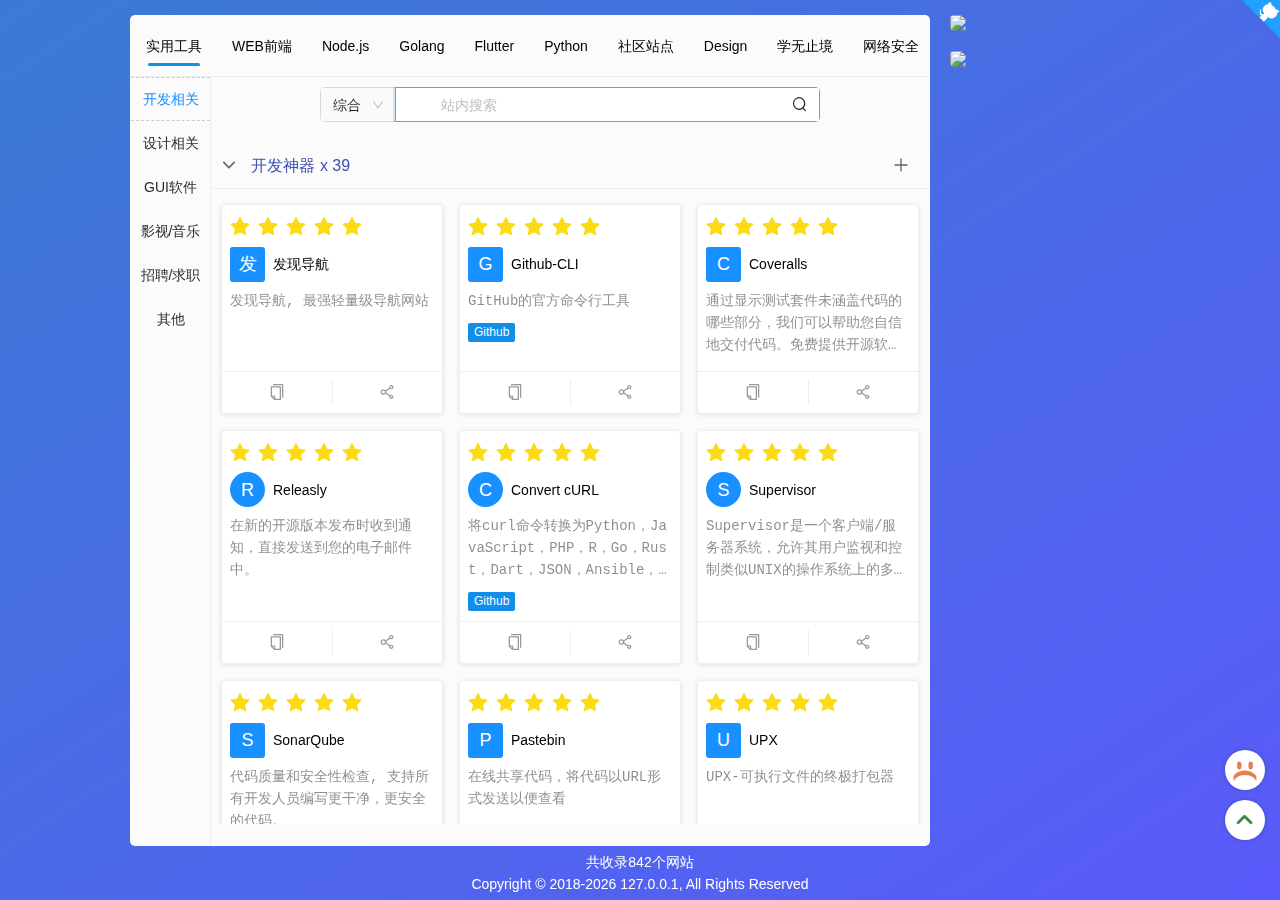
==== commit 34812ccf: "Deploying to gh-pages from @ sfzylx/nav@a26eb72e4267949f65ba962e24c8b2cc7eeff709 🚀" ====
--- a/index.html
+++ b/index.html
@@ -40,26 +40,20 @@
     <link rel="stylesheet" href="//unpkg.com/swiper/swiper-bundle.min.css">
     <!-- nav.headerContent-start -->
     <!-- nav.headerContent-end -->
-  <style>html,body{width:100%;height:100%}*,*:before,*:after{box-sizing:border-box}html{font-family:sans-serif;line-height:1.15;-webkit-text-size-adjust:100%;-ms-text-size-adjust:100%;-ms-overflow-style:scrollbar;-webkit-tap-highlight-color:rgba(0,0,0,0)}body{margin:0;color:#000000d9;font-size:14px;font-family:-apple-system,BlinkMacSystemFont,Segoe UI,Roboto,Helvetica Neue,Arial,Noto Sans,sans-serif,"Apple Color Emoji","Segoe UI Emoji",Segoe UI Symbol,"Noto Color Emoji";font-variant:tabular-nums;line-height:1.5715;background-color:#fff;font-feature-settings:"tnum"}p{margin-top:0;margin-bottom:1em}html{--antd-wave-shadow-color:#1890ff;--scroll-bar:0}@charset "UTF-8";html{-ms-text-size-adjust:100%;-webkit-text-size-adjust:100%}body{min-height:100vh;-webkit-font-smoothing:antialiased;-moz-osx-font-smoothing:grayscale;-webkit-overflow-scrolling:touch;font-size:14px}</style><link rel="stylesheet" href="styles.d5492cd5359ddae3.css" media="print" onload="this.media='all'"><noscript><link rel="stylesheet" href="styles.d5492cd5359ddae3.css"></noscript></head>
+  <style>html,body{width:100%;height:100%}*,*:before,*:after{box-sizing:border-box}html{font-family:sans-serif;line-height:1.15;-webkit-text-size-adjust:100%;-ms-text-size-adjust:100%;-ms-overflow-style:scrollbar;-webkit-tap-highlight-color:rgba(0,0,0,0)}body{margin:0;color:#000000d9;font-size:14px;font-family:-apple-system,BlinkMacSystemFont,Segoe UI,Roboto,Helvetica Neue,Arial,Noto Sans,sans-serif,"Apple Color Emoji","Segoe UI Emoji",Segoe UI Symbol,"Noto Color Emoji";font-variant:tabular-nums;line-height:1.5715;background-color:#fff;font-feature-settings:"tnum"}p{margin-top:0;margin-bottom:1em}html{--antd-wave-shadow-color:#1890ff;--scroll-bar:0}@charset "UTF-8";html{-ms-text-size-adjust:100%;-webkit-text-size-adjust:100%}body{min-height:100vh;-webkit-font-smoothing:antialiased;-moz-osx-font-smoothing:grayscale;-webkit-overflow-scrolling:touch;font-size:14px}section{display:block}</style><link rel="stylesheet" href="styles.d5492cd5359ddae3.css" media="print" onload="this.media='all'"><noscript><link rel="stylesheet" href="styles.d5492cd5359ddae3.css"></noscript></head>
   <script>
     window.__TITLE__ = document.title
   </script>
   <body class="dark-scrollbar-border" id="x-j-h">
     <app-xiejiahe>
-      <!-- nav.loading-start -->
-<style>
-  @keyframes my-rotate{0%{transform:rotate(0deg)}100%{transform:rotate(360deg)}}@keyframes loading-dash{0%{stroke-dasharray:1,200;stroke-dashoffset:0}50%{stroke-dasharray:90,150;stroke-dashoffset:-40px}100%{stroke-dasharray:90,150;stroke-dashoffset:-120px}}.g-loading{z-index:999;position:fixed;top:0;left:0;right:0;bottom:0;background:#fff;display: flex;justify-content: center;align-items: center;}.circular{width:30px;height:30px;animation:my-rotate 2s linear infinite;}.path{stroke-dasharray:90,150;stroke-dashoffset:0;stroke-width:5;stroke:#409eff;stroke-linecap:round;animation:loading-dash 1.5s ease-in-out infinite}
-</style><div class="g-loading">
-    <svg viewBox="25 25 50 50" class="circular">
-      <circle cx="50" cy="50" r="20" fill="none" class="path"/>
-    </svg>
-  </div>  
-<!-- nav.loading-end -->
+      <!-- nav.loading-start --><style>
+.error {z-index: 99999;background:#fff;position: fixed;top: 0;left: 0;right: 0;bottom: 0;overflow: hidden;}.error #totalbase {position: absolute;height: 10px;width: 10px;top: 50%;left: 50%;background-color: blue;transform-style: preserve-3d;perspective: 5000px;transform-origin: 0 0;transform: rotateX(60deg) rotateZ(45deg) translate(-50%, -50%);}.error #animbase {transform-style: preserve-3d;position: absolute;height: 700px;width: 10px;top: 50%;left: 50%;animation: anima 8s infinite linear;transform-origin: 0 0%;}.error #base {position: absolute;height: 10px;width: 10px;top: 0;left: 50%;background-color: blue;transform-style: preserve-3d;transform-origin: 0 0;transform: translate(-50%, -50%) rotateZ(90deg);}.error #baseshadow {position: absolute;height: 10px;width: 25px;top: 50%;left: 50%;background-color: #D3D3D3;transform-style: preserve-3d;box-shadow: 0 0 140px 27px gray;transform-origin: 0 0;transform: rotateZ(90deg) translateZ(-150px);}@keyframes anima {0% {transform: rotateZ(0deg) translate(-50%, -50%);}100% {transform: rotateZ(360deg) translate(-50%, -50%);}}.error .helitop {transform-style: preserve-3d;position: absolute;height: 39px;width: 39px;left: 50%;top: 50%;background-color: white;border: 1px solid black;transform: translate(-50%, -50%) rotateX(0deg) translateZ(20px);}.error .helifront {transform-style: preserve-3d;position: absolute;height: 39px;width: 39px;left: 50%;top: 50%;background-color: white;border: 1px solid black;transform: translate(-50%, -50%) rotateX(90deg) translateZ(-20px);}.error .heliback {transform-style: preserve-3d;position: absolute;height: 39px;width: 39px;left: 50%;top: 50%;transform: translate(-50%, -50%) rotateX(90deg) translateZ(20px);}.error .front1 {transform-style: preserve-3d;position: absolute;height: 19px;width: 39px;left: 50%;top: 50%;background-color: #f0f0f0;border: 1px solid black;transform: translate(-50%, -50%) translateZ(18px);cursor: pointer;}.error .front2 {position: absolute;height: 19px;width: 39px;left: 50%;top: 50%;background-color: #f0f0f0;border: 1px solid black;transform: translate(-50%, -50%) rotateX(60deg) translateZ(18px);}.error .front3 {position: absolute;height: 19px;width: 39px;left: 50%;top: 50%;background-color: #f0f0f0;border: 1px solid black;transform: translate(-50%, -50%) rotateX(-60deg) translateZ(18px);}.error .front4 {border-top: 18px solid #f0f0f0;border-left: 11px solid transparent;border-right: 11px solid transparent;height: 0;width: 20px;left: 50%;top: 50%;transform: translate(-50%, -50%) rotateY(90deg) rotateZ(90deg) translateZ(0px) translateX(19px) translateY(50%);}.error .front5 {border-top: 18px solid #f0f0f0;border-left: 11px solid transparent;border-right: 11px solid transparent;height: 0;width: 20px;left: 50%;top: 50%;transform: translate(-50%, -50%) rotateY(90deg) rotateZ(90deg) translateZ(39px) translateX(1px) translateY(50%);}.error .helileft {position: absolute;height: 39px;width: 39px;left: 50%;top: 50%;background-color: white;border: 1px solid black;transform: translate(-50%, -50%) rotateY(90deg) translateZ(-20px);}.error .heliright {position: absolute;height: 39px;width: 39px;left: 50%;top: 50%;background-color: white;border: 1px solid black;transform: translate(-50%, -50%) rotateY(90deg) translateZ(20px);}.error .helibottom {position: absolute;height: 39px;width: 39px;left: 50%;top: 50%;background-color: white;border: 1px solid black;transform: translate(-50%, -50%) translateZ(-20px);}.error .wingbase {transform-style: preserve-3d;position: absolute;height: 10px;width: 10px;bottom: 00%;left: 50%;background: white;transform-origin: 0 0;transform: translate(-50%, -50%);animation: anim 0.5s infinite linear;}@keyframes anim {0% {transform: rotateZ(0deg) translate(-50%, -50%);}100% {transform: rotateZ(360deg) translate(-50%, -50%);}}.error .wing1 {z-index: 10;position: absolute;height: 4px;width: 100px;left: 50%;top: 50%;background-color: #000000;border: 1px solid black;transform: translate(-50%, -50%) translateX(50%) translateZ(25px) rotateX(10deg);}.error .wing2 {z-index: 10;position: absolute;height: 4px;width: 100px;left: 50%;top: 50%;background-color: black;border: 1px solid black;transform: translate(-50%, -50%) translateX(-50%) translateZ(25px) rotateX(-10deg);}.error .col1 {position: absolute;height: 25px;width: 4px;left: 50%;top: 50%;background-color: white;border: 1px solid black;transform: translate(-50%, -50%) rotateX(90deg) translateY(50%) translateZ(3px);}.error .col2 {position: absolute;height: 25px;width: 4px;left: 50%;top: 50%;background-color: white;border: 1px solid black;transform: translate(-50%, -50%) rotateX(90deg) translateY(50%) translateZ(-3px);}.error .col3 {position: absolute;height: 25px;width: 4px;left: 50%;top: 50%;background-color: white;border: 1px solid black;transform: translate(-50%, -50%) rotateX(90deg) rotateY(90deg) translateY(50%) translateZ(-3px);}.error .col4 {position: absolute;height: 25px;width: 4px;left: 50%;top: 50%;background-color: white;border: 1px solid black;transform: translate(-50%, -50%) rotateX(90deg) rotateY(90deg) translateY(50%) translateZ(3px);}.error .tailbase {transform-style: preserve-3d;position: absolute;height: 10px;width: 10px;top: 50%;left: 50%;transform: translate(-50%, -50%);}.error .tail1 {transform-style: preserve-3d;position: absolute;height: 8px;width: 8px;border: 1px solid black;background-color: white;top: 0;left: 50%;transform: translate(-50%, 100%) translateZ(-100px);}.error .tail21 {transform-style: preserve-3d;position: absolute;height: 100px;width: 8px;top: 50%;left: 50%;background: white;border: 1px solid black;transform: translate(-50%, -50%) rotateX(90deg) translateY(50%) translateZ(5px);}.error .tail22 {transform-style: preserve-3d;position: absolute;height: 100px;width: 8px;top: 50%;left: 50%;background: white;border: 1px solid black;transform: translate(-50%, -50%) rotateX(90deg) translateY(50%) translateZ(-5px);}.error .tail23 {transform-style: preserve-3d;position: absolute;height: 100px;width: 8px;top: 50%;left: 50%;background: white;border: 1px solid black;transform: translate(-50%, -50%) rotateZ(90deg) rotateX(90deg) translateY(50%) translateZ(5px);}.error .tail24 {transform-style: preserve-3d;position: absolute;height: 100px;width: 8px;top: 50%;left: 50%;background: white;border: 1px solid black;transform: translate(-50%, -50%) rotateZ(90deg) rotateX(90deg) translateY(50%) translateZ(-5px);}.error .tail25 {transform-style: preserve-3d;position: absolute;height: 14px;width: 14px;top: 50%;left: 50%;border-left: 10px solid transparent;border-right: 10px solid transparent;border-top: 10px solid black;border-bottom: 10px solid transparent;transform: translate(-50%, -11px) rotateY(90deg) rotateZ(45deg) translateZ(-5px);}.error .tail26 {transform-style: preserve-3d;position: absolute;height: 14px;width: 14px;top: 50%;left: 50%;border-left: 10px solid transparent;border-right: 10px solid transparent;border-top: 10px solid black;border-bottom: 10px solid transparent;transform: translate(-50%, -11px) rotateY(90deg) rotateZ(45deg) translateZ(5px);}.error .tailwingbase {transform-style: preserve-3d;position: absolute;height: 10px;width: 10px;left: 50%;top: 0%;animation: animb 0.3s infinite linear;transform: translate(-50%, 0) rotateX(180deg);}@keyframes animb {0% {transform: translate(-50%, 0) rotateX(180deg) rotateZ(0deg);}100% {transform: translate(-50%, 0) rotateX(180deg) rotateZ(-360deg);}}.error .tail221 {transform-style: preserve-3d;position: absolute;height: 3px;width: 3px;top: 50%;left: 50%;background: white;border: 1px solid black;transform: translate(-50%, -50%) rotateX(90deg) translateY(50%) translateZ(2px);}.error .tail222 {transform-style: preserve-3d;position: absolute;height: 3px;width: 3px;top: 50%;left: 50%;background: white;border: 1px solid black;transform: translate(-50%, -50%) rotateX(90deg) translateY(50%) translateZ(-2px);}.error .tail223 {transform-style: preserve-3d;position: absolute;height: 3px;width: 3px;top: 50%;left: 50%;background: white;border: 1px solid black;transform: translate(-50%, -50%) rotateZ(90deg) rotateX(90deg) translateY(50%) translateZ(2px);}.error .tail224 {transform-style: preserve-3d;position: absolute;height: 3px;width: 3px;top: 50%;left: 50%;background: white;border: 1px solid black;transform: translate(-50%, -50%) rotateZ(90deg) rotateX(90deg) translateY(50%) translateZ(-2px);}.error .tailwing1 {position: absolute;height: 2px;width: 15px;left: 50%;top: 50%;background-color: #000000;border: 1px solid black;transform: translate(-50%, -50%) translateX(50%) translateZ(5px) rotateX(30deg);}.error .tailwing2 {position: absolute;height: 2px;width: 15px;left: 50%;top: 50%;background-color: black;border: 1px solid black;transform: translate(-50%, -50%) translateX(-50%) translateZ(5px) rotateX(-30deg);}.error #towerbase {position: absolute;height: 40px;width: 40px;top: 50%;left: 50%;background-color: blue;box-shadow: 0 0 60px 5px black;transform-style: preserve-3d;transform-origin: 0 0;transform: translate(-50%, -50%) translateZ(-150px);}.error .tower1left {position: absolute;height: 40px;width: 200px;left: 50%;top: 50%;background-color: white;border: 1px solid black;transform: translate(-50%, -50%) rotateY(90deg) translateX(-50%) translateZ(20px);}.error .tower1right {position: absolute;height: 200px;width: 40px;left: 50%;top: 50%;background-color: white;border: 1px solid black;transform: translate(-50%, -50%) rotateX(90deg) translateY(50%) translateZ(-20px);}.error .tower1top {transform-style: preserve-3d;position: absolute;height: 80px;width: 80px;left: 50%;top: 50%;background-color: white;border: 1px solid black;transform: translate(-50%, -50%) translateZ(240px);}.error .tower2top {transform-style: preserve-3d;position: absolute;height: 80px;width: 80px;left: 50%;top: 50%;background-color: white;border: 1px solid black;transform: translate(-50%, -50%) translateZ(200px);}.error .tower2left {position: absolute;height: 78px;width: 22px;left: 50%;top: 50%;border-top: 1px solid white;border-bottom: 1px solid white;border-left: 10px solid white;border-right: 10px solid white;outline: 1px solid black;transform: translate(-10px, -50%) rotateY(90deg) translateX(-220px) translateZ(30px);}.error .tower1window {position: absolute;height: 22px;width: 75px;left: 50%;top: 50%;background-color: #d3d3d3;opacity: 0.8;transform: translate(-50%, -50%);}.error .tower2window {position: absolute;height: 75px;width: 22px;left: 50%;top: 50%;background-color: #d3d3d3;opacity: 0.8;transform: translate(-50%, -50%);}.error .tower2right {position: absolute;height: 22px;width: 78px;left: 50%;top: 50%;border-top: 10px solid white;border-bottom: 10px solid white;border-left: 1px solid white;border-right: 1px solid white;outline: 1px solid black;transform: translate(-50%, -11px) rotateX(90deg) translateY(220px) translateZ(-30px);}</style>
+<section class="error"><div id="totalbase"><div id="animbase" v-pre><div id="base"><div id="baseshadow"></div><div class="helitop"><div class="wingbase"><div class="col1"></div><div class="col2"></div><div class="col3"></div><div class="col4"></div><div class="wing1"></div><div class="wing2"></div></div></div><div class="helifront"><div class="tailbase"><div class="tail1"><div class="tail21"></div><div class="tail22"></div><div class="tail23"></div><div class="tail24"><div class="tailwingbase"><div class="tail221"></div><div class="tail222"></div><div class="tail223"></div><div class="tail224"></div><div class="tailwing1"></div><div class="tailwing2"></div></div></div></div><div class="tail25"></div><div class="tail26"></div></div></div><div class="heliback"><div class="front1"></div><div class="front2"></div><div class="front3"></div><div class="front4"></div><div class="front5"></div></div><div class="helileft"></div><div class="heliright"></div><div class="helibottom"></div></div></div><div id="towerbase"><div class="tower1left"></div><div class="tower1right"></div><div class="tower2right"><div class="tower1window"></div></div><div class="tower1top"><div class="front1" @click="goHome"><div class="col1"></div><div class="col2"></div><div class="col3"></div><div class="col4"></div></div><div class="front2"></div><div class="front3"></div></div><div class="tower2top"></div><div class="tower2left"><div class="tower2window"></div></div></div></div></section><!-- nav.loading-end -->
     </app-xiejiahe>
 
     <!-- nav.seo-start -->
-<div data-url="https://github.com/xjh22222228/nav" data-server-time="1726124569935" data-a="x.i.e-jiahe" data-date="2024-09-12 15:02:49" data-version="8.8.2" id="META-NAV" style="z-index:-1;position:fixed;top:-10000vh;left:-10000vh;">
+<div data-url="https://github.com/xjh22222228/nav" data-server-time="1726183797739" data-a="x.i.e-jiahe" data-date="2024-09-13 07:29:57" data-version="8.8.2" id="META-NAV" style="z-index:-1;position:fixed;top:-10000vh;left:-10000vh;">
 <div>发现导航</div><p>发现导航, 最强轻量级导航网站</p><div>Github-CLI</div><p>GitHub的官方命令行工具</p><div>Coveralls</div><p>通过显示测试套件未涵盖代码的哪些部分，我们可以帮助您自信地交付代码。免费提供开源软件库</p><div>Releasly</div><p>在新的开源版本发布时收到通知，直接发送到您的电子邮件中。</p><div>Convert cURL</div><p>将curl命令转换为Python，JavaScript，PHP，R，Go，Rust，Dart，JSON，Ansible，Elixir。</p><div>Supervisor</div><p>Supervisor是一个客户端/服务器系统，允许其用户监视和控制类似UNIX的操作系统上的多个进程。</p><div>SonarQube</div><p>代码质量和安全性检查, 支持所有开发人员编写更干净，更安全的代码。</p><div>Pastebin</div><p>在线共享代码，将代码以URL形式发送以便查看</p><div>UPX</div><p>UPX-可执行文件的终极打包器</p><div>askgit</div><p>使用SQL查询git存储库。生成报告，执行状态检查，分析代码库。</p><div>Sentry</div><p>Web应用程序，移动应用程序和游戏的实时崩溃报告。</p><div>randomuser</div><p>随机用户生成器是用于生成占位符用户信息的免费API。 获取个人资料照片，姓名等。 对于人们来说，就像Lorem Ipsum。</p><div>github-readme-stats</div><p>在你的 README 中 获取动态生成的 GitHub 统计信息</p><div>Hits</div><p>了解有多少人正在查看您的GitHub项目的简单方法</p><div>GitHub 文件加速</div><p>GitHub 文件加速</p><div>Shields IO</div><p>svg生成版本号图标</p><div>FunDebug</div><p>支持前端JavaScript，后端Node.js以及微信小程序错误监控</p><div>Asciiworld</div><p>WA！原来那些年程序猿搞怪的注释都在这里</p><div>jsfiddle</div><p>强大的前端代码在线演示的网站</p><div>CODEIF</div><p>变量命名神器</p><div>ASCIIFlow Infinity</div><p>无限的ASCII图表，保存到谷歌驱动器，调整大小，自由绘制，并直接输出到文本/HTML。</p><div>gitzip</div><p>它可以将GITHUB存储库的子文件夹/子目录作为zip并下载</p><div>Server酱</div><p>「Server酱」，英文名「ServerChan」，是一款「程序员」和「服务器」之间的通信软件。</p><div>mkcert</div><p>一个简单的零配置工具，可以使用您喜欢的任何名称制作本地可信赖的SSL开发证书</p><div>carbon</div><p>创建和分享源代码的精美图像</p><div>setup-ipsec-vpn</div><p>用于构建您自己的IPsec VPN服务器的脚本，在Ubuntu，Debian和CentOS上使用IPsec / L2TP和Cisco IPsec</p><div>nginxconfig</div><p>nginx配置生成器</p><div>GraphQL Explorer</div><p>GraphQL资源管理器利用真实的、实时的生产数据</p><div>patorjk</div><p>将文本转换成ASCII</p><div>lens</div><p>Lens控制Kubernetes集群所需的唯一IDE。它是适用于MacOS，Windows和Linux操作系统的独立应用程序。它是开源的，免费的。</p><div>public-apis</div><p>一些可用在 Web 或软件开发的开放 API 接口</p><div>astexplorer</div><p>一个Web工具，用于探索由各种解析器生成的AST</p><div>uTools</div><p>uTools是一个极简、插件化、跨平台的现代桌面软件。通过自由选配丰富的插件，打造你得心应手的工具集合</p><div>ihateregex</div><p>正则表达式备忘录</p><div>Oh My ZSH</div><p>是一个开放源代码，社区驱动的框架，用于管理zsh配置。</p><div>Tampermonkey</div><p>一款免费的浏览器扩展和最为流行的用户脚本管理器</p><div>Greasy Fork</div><p>提供用户脚本的网站</p><div>免费代理</div><p>免费HTTP代理IP</p><div>Google Workspace</div><p>Google Workspace状态信息中心</p><div>eoLinker接口管理平台</div><p>国内最大的在线接口管理服务方案供应商</p><div>YApi</div><p>YApi 是一个可本地部署的、打通前后端及QA的、可视化的接口管理平台</p><div>RAP2</div><p>Web接口管理工具，开源免费，接口自动化，MOCK数据自动生成，自动化测试，企业级管理。阿里妈妈MUX团队出品</p><div>showdoc</div><p>一个非常适合IT团队的在线API文档、技术文档工具</p><div>docsify</div><p>一个神奇的文档站点生成器</p><div>apiDoc</div><p>RESTful Web API文档生成器</p><div>docusaurus</div><p>易于维护的开源文档网站</p><div>禅道</div><p>禅道是灵活的项目管理软件</p><div>Tapd</div><p>一站式敏捷研发协作云平台, 凝聚腾讯研发方法及敏捷实践精髓, 助力企业研发更高效、协作更敏捷</p><div>Hoppscotch</div><p>一个免费，快速，美观的API请求构建器，供10万多个开发人员使用。(原名叫 Postwoman)</p><div>Sunny-Ngrok</div><p>一条命令解决的外网访问内网问题，无需任何配置，下载客户端之后直接一条命令让外网访问您的内网不再是距离</p><div>frp</div><p>一个快速反向代理，可帮助您将NAT或防火墙后面的本地服务器暴露给Internet。</p><div>zan-proxy</div><p>本地代码调试线上页面，环境再也不是问题</p><div>ngrok</div><p>ngrok是一个反向代理，通过在公共的端点和本地运行的 Web 服务器之间建立一个安全的通道。ngrok可捕获和分析所有通道上的流量，便于后期分析和重放</p><div>查MD5</div><p>MD5在线解密|md5在线破解|批量破解md5网站</p><div>JSON Web Tokens</div><p>jwt 在线解码</p><div>base64</div><p>base64在线解码编码</p><div>ipify</div><p>一个简单的公共IP地址API</p><div>归属地查询</div><p>淘宝免费归属地查询</p><div>draw</div><p>免费的在线图表软件，用于制作流程图、流程图、组织图、UML、ER和网络图</p><div>ProcessOn</div><p>免费在线作图工具,UML作图,UI界面原型设计,iOS原型设计,BPMN,流程图,思维导图,多人协作绘图</p><div>蓝湖</div><p>蓝湖是一款设计图共享平台,帮助互联网团队管理设计图</p><div>Zeplin</div><p>为设计师和前端而生的协作应用</p><div>幕布</div><p>极简大纲笔记 | 一键生成思维导图</p><div>声享</div><p>在线制作 PPT，让分享更有价值</p><div>墨刀</div><p>原型设计工具，web原型设计工具，app原型设计工具</p><div>小智LOGO</div><p>LOGO在线制作神器 - 3分钟完成LOGO设计在线生成</p><div>创客贴</div><p>一款简单易用、功能强大的线上图形设计工具</p><div>在线制作图表</div><p>信息图表是一种易于使用的信息图表和图表制造商。创建和分享美丽的信息图表，在线报告和互动地图。在这里做你自己</p><div>CLIPPING MAGIC</div><p>删除图像背景在线。使背景透明，白色等编辑，裁剪，旋转，固定颜色，添加阴影，一款在线抠图工具</p><div>稿定抠图</div><p>稿定设计是一款专为淘宝店主、新媒体运营人员和修图爱好者打造的免费在线抠图工具。</p><div>UZER.ME</div><p>超级应用空间致力于全生命周期的文档管理,无需安装,即可在线编辑Office, CAD,PS等任意格式文档,支持远程协作,全文检索,版本管理,权限管理,安全外发等.提高工作效率,降低安全风险</p><div>launchaco</div><p>免费在线制作LOGO</p><div>鹿班</div><p>鹿班 - 让设计更美好(阿里出品)</p><div>图片裁剪</div><p>在线裁剪照片大小尺寸</p><div>Bitwarden</div><p>个人和企业在任何设备上存储，共享和保护敏感数据的最简单，最安全的方法</p><div>Typeora</div><p>Typora是一款跨平台的最小Markdown编辑器，可为Markdown读者和作家提供无缝的体验</p><div>iterm2</div><p>iTerm2是Terminal的替代品，是iTerm的后续产品</p><div>Sourcetree</div><p>美丽的Git GUI中的简单性和强大功能</p><div>charles</div><p>Charles是HTTP代理/ HTTP监视器/反向代理，使开发人员可以查看其计算机与Internet之间的所有HTTP和SSL / HTTPS通信。这包括请求，响应和HTTP标头（其中包含cookie和缓存信息）。</p><div>Tunnelblick</div><p>适用于macOS的免费开源OpenVPN VPN客户端服务器软件。</p><div>Keka</div><p>macOS文件存档器, 储存更多，私密分享</p><div>Kap</div><p>使用Web技术构建的开源屏幕录像机。</p><div>Vscode</div><p>VScode是一款轻量级的编辑器，自由。 建立在开源上。 无处不在。</p><div>zenmap</div><p>开源免费的网络发现工具，通过它能够找出网络上在线的主机，并测试主机上哪些端口处于监听状态，接着通过端口确定主机上运行的应用程序类型与版本信息，最后利用它还能侦测出操作系统的类型和版本</p><div>obsproject</div><p>免费和开源软件，用于视频录制和实时流。</p><div>hyper</div><p>基于WEB技术的终端</p><div>Listary</div><p>Listary是Windows的革命性搜索实用程序，它使休闲用户和高级用户都能快速找到文件并启动应用程序！</p><div>vmware</div><p>利用VMware提供的软件定义的云，移动性，网络和安全解决方案来建立您的数字基础。</p><div>parallels</div><p>Mac和Windows虚拟化|管理Mac|VDI和RDS解决方案</p><div>mumu Android模拟器</div><p>网易MuMu[手游模拟器][安卓模拟器]</p><div>DBeaver</div><p>适用于开发人员，数据库管理员，分析师和所有需要使用数据库的人员的免费的多平台数据库工具。支持所有流行的数据库：MySQL，PostgreSQL，SQLite，Oracle，DB2，SQL Server，Sybase，MS Access，Teradata，Firebird，Apache Hive，Phoenix，Presto等</p><div>RedisDesktopManager</div><p>Redis Desktop Manager（又名RDM）—是用于Windows，Linux，MacOS和iPadOS的快速Redis数据库管理应用程序。</p><div>Sequel Pro</div><p>Sequel Pro是一个快速，易于使用的Mac数据库管理应用程序，用于处理MySQL数据库。</p><div>Robo 3T</div><p>一个现代，强大且由社区驱动的MongoDB管理工具</p><div>DataGrip</div><p>jetbrains出品的数据库管理系统</p><div>tableplus</div><p>用于关系数据库的现代，本地且友好的GUI工具：MySQL，PostgreSQL，SQLite等</p><div>TeamViewer</div><p>TeamViewer远程连接控制软件是一款随时随地连接到远程桌面电脑、移动设备及Iot,让远程连接过程更加的快速和安全,轻松实现对文件、网络及程序的实时支持或访问。</p><div>向日葵</div><p>向日葵远程控制软件是一款免费的集远程控制电脑手机、远程桌面连接、远程开机、远程管理、支持内网穿透的一体化远程控制管理工具软件</p><div>v2ray</div><p>用于构建代理绕过网络限制的平台。</p><div>clash</div><p>Go中基于规则的隧道</p><div>哔哩哔哩</div><p>国内知名的视频弹幕网站，这里有最及时的动漫新番，最棒的ACG氛围，最有创意的Up主</p><div>爱奇艺</div><p>拥有海量、优质、高清的网络视频的大型视频网站，专业的网络视频播放平台</p><div>Youtube</div><p>全球最大的视频网站</p><div>斗鱼</div><p>斗鱼 - 每个人的直播平台</p><div>疯狂影视搜索</div><p>疯狂影视搜索是一款全能影视搜索引擎，帮你找到最新影视资源，一站拥有无尽影视资源</p><div>全民vip视频在线解析</div><p>免费全网VIP视频会员免广告看电影！优酷vip解析，爱奇艺vip解析，腾讯vip解析，乐视vip解析，芒果vip解析</p><div>蜜蜂剪辑</div><p>免费在线视频剪辑、视频制作、视频剪切、视频转gif等实用功能</p><div>kk高清影院</div><p>kk高清影院,1080p电影下载,高清电影迅雷下载,免费高清电影网</p><div>自由的音乐</div><p>自由的音乐是一个免费试听并下载全网音乐的网站</p><div>智联招聘</div><p>智联招聘，更懂你的价值</p><div>前程无忧</div><p>招聘网,人才网,求职,找工作</p><div>BOSS直聘</div><p>BOSS直聘是权威领先的招聘网，开启人才网招聘求职新时代，让求职者与Boss直接开聊、加快面试、即时反馈，找工作就来BOSS直聘和Boss开聊吧</p><div>ResumeSample</div><p>程序员简历模板系列, WEB/IOS/Android/C++/node等以及通用程序员简历模板</p><div>程序员找工作黑名单</div><p>有些事情，应该被记住</p><div>看准网</div><p>看准网★中国领先的职场信息平台,专注于公司评论,晒工资,工资待遇,面试,公司福利等.您可以在看准网上匿名分享您的职业信息</p><div>TinyPNG</div><p>智能PNG和JPEG压缩，以质量和文件大小的完美平衡来优化您的图像</p><div>Squoosh</div><p>在浏览器中用不同的编解码器压缩和比较图像(Google出品)</p><div>草料二维码</div><p>用专业的二维码产品帮助企业创造价值</p><div>Feed 验证器</div><p>验证RSS是否符合标准规范</p><div>淘捏捏</div><p>淘宝信誉查询 - 淘捏捏卖家工具箱 淘宝信誉查询_淘宝信用查询_淘宝小号查询_淘宝黑号查询</p><div>天眼查</div><p>人人都在用商业安全工具_企业信息查询_公司查询_工商查询_企业信用信息查询系统</p><div>语雀</div><p>优雅高效的在线文档编辑与协同工具，让每个企业轻松拥有文档中心 - 阿里巴巴</p><div>求是潮云U盘</div><p>临时文件上传, 快速和稳定</p><div>云转换</div><p>在线免费转换视频,音频,YouTube视频到文字,视频到文字,音频到文字,语音转换成文字</p><div>Picdiet</div><p>独特且强悍的JavaScript算法，能极速压缩80%的图片大小，而不损害其质量</p><div>easyicon</div><p>在线图标转换ico、icns</p><div>Smallpdf</div><p>压缩pdf、各种文件格式转换pdf</p><div>Cool Backgrounds</div><p>生成非常酷的彩色背景图像</p><div>Unsplash Source</div><p>随机生成图片链接</p><div>石墨文档</div><p>一款轻便、简洁的在线协作文档工具，PC端和移动端全覆盖，支持多人同时对文档编辑和评论...</p><div>Emoji searcher</div><p>Emoji表情大全</p><div>imgURL</div><p>ImgURL是一个简单、纯粹的图床程序，让个人图床多一个选择</p><div>拷贝兔</div><p>跨平台分享工具，纯Web，IOS，MAC，Linux，Android互传</p><div>表格工具</div><p>一个功能强大的在线表格编辑器，支持Excel、Markdown、JSON、CSV、HTML等格式的相互转换</p><div>360查字体</div><p>360查字体 - 查版权，免纠纷</p><div>sejda</div><p>在线HTML转换pdf</p><div>AI人工智能图片放大</div><p>Bigjpg - 使用开源waifu2x人工智能深度卷积神经网络（CNN）智能无损免费放大图片</p><div>VVV文档在线导出工具</div><p>免费下载百度文库文档</p><div>在线文件编码识别</div><p>在线文件编码识别</p><div>iptv</div><p>收集来自世界各地的5000多个公共IPTV频道</p><div>临时邮箱</div><p>10分钟邮箱，临时邮箱，临时邮，临时电子邮箱，24小时邮箱，一次性邮箱，匿名邮箱，安全邮箱</p><div>jQuery</div><p>jQuery是一个JavaScript函数库</p><div>webpack</div><p>webpack是一个模块打包器</p><div>Babel</div><p>用于编写下一代 JavaScript 的编译器</p><div>ESLint</div><p>可组装的JavaScript和JSX检查工具</p><div>stylelint</div><p>一个强大的现代样式风格的linter</p><div>Mocha</div><p>Mocha是JavaScript的一种单元测试框架，既可以在浏览器环境下运行，也可以在Node.js环境下运行</p><div>MUI</div><p>MUI: 最接近原生APP体验的高性能前端框架</p><div>rollup</div><p>Rollup 是一个 JavaScript 模块打包器，可以将小块代码编译成大块复杂的代码，例如 library 或应用程序</p><div>standard</div><p>JavaScript样式指南，带有linter和自动代码修复程序</p><div>Faker</div><p>在Node.js和浏览器中生成大量逼真的假数据</p><div>sweetalert</div><p>JavaScript Alert 的漂亮替代品</p><div>Sortable</div><p>一个JavaScript库，用于在现代浏览器和触摸设备上对拖放列表进行重新排序</p><div>formilyjs</div><p>Formily 是一个由阿里巴巴集团多 BU 共建的面向中后台复杂场景的表单解决方案，它也是一个表单框架</p><div>rough-notation</div><p>一个小的JavaScript库，用于在网页上创建手绘动画并为其添加动画效果</p><div>AntV</div><p>AntV 是蚂蚁金服全新一代数据可视化解决方案</p><div>Lodash</div><p>Lodash是一个一致性、模块化、高性能的 JavaScript 实用工具库</p><div>Swiper</div><p>轻量级的移动设备触控滑块的js框架，使用硬件加速过渡</p><div>fastclick</div><p>Polyfill 解决移动端具有300ms延迟的库</p><div>Layer</div><p>丰富多样的Web弹出层组件,可轻松实现Alert/Confirm/Prompt/普通提示/页面区块/iframe/tips等等几乎所有的弹出交互</p><div>moment.js</div><p>一个轻量级的JavaScript日期库，用于解析，验证，操作和格式化日期</p><div>js-cookie</div><p>一个简单，轻量级的JavaScript API，用于处理浏览器cookie</p><div>qs</div><p>具有嵌套支持的查询字符串解析器</p><div>Mock.js</div><p>生成随机数据，拦截 Ajax 请求</p><div>GITALK</div><p>凹凸实验室出品的一款基于 Github Issue 和 Preact 开发的评论插件</p><div>prism</div><p>轻巧，强大，优雅的代码语法高亮</p><div>nprogress</div><p>顶部加载进度条</p><div>iNotify</div><p>JS实现浏览器标题闪烁，滚动，语音提示，Chrome/Safari/FireFox/IE通知</p><div>html2canvas</div><p>最流行的JavaScript屏幕截图</p><div>dayjs</div><p>使用与Moment.js兼容的API来解析，验证，操作和显示现代浏览器的日期和时间</p><div>JsBarcode</div><p>易于使用但功能强大的条形码生成器，适用于Web和Node.js</p><div>clipboard.js</div><p>现代复制到剪贴板。没有Flash。只需3kb gzipped。</p><div>lib-flexible</div><p>可伸缩布局方案, 淘宝rem解决方案</p><div>js-xss</div><p>根据白名单过滤HTML(防止XSS攻击)</p><div>mescroll</div><p>精致的下拉刷新和上拉加载 js框架.支持vue,完美运行于移动端和主流PC浏览器</p><div>better-scroll</div><p>灵感来自iscroll，它具有更好的滚动性能</p><div>pinyinjs</div><p>一个实现汉字与拼音互转的小巧web工具库</p><div>ms</div><p>使用此包可以轻松地将各种时间格式转换为毫秒。</p><div>ramda</div><p>适用于JavaScript程序员的实用函数库</p><div>decimal.js</div><p>JavaScript的任意精度Decimal类型 (0.1+0.2=0.3)</p><div>copy-to-clipboard</div><p>简单的模块公开copy功能，它将尝试使用execCommand与特定于IE的clipboardData接口的回退，最后，通常prompt使用适当的文本内容和消息</p><div>path-to-regexp</div><p>将字符串路径转换成正则表达式</p><div>autosize</div><p>autosize是一个小的独立脚本，可以自动调整textarea域的高度以适合文本</p><div>shake.js</div><p>监听手机设备摇动</p><div>progressbar</div><p>可以轻松地为Web创建响应式和时尚的进度栏。动画即使在移动设备上也表现良好</p><div>easy-mock</div><p>Easy Mock 是一个可视化，并且能快速生成模拟数据的持久化服务</p><div>Clamp.js</div><p>JS版本的多行文本溢出省略</p><div>json-bigint</div><p>带有bigints支持的JSON.parse / stringify</p><div>exif-js</div><p>用于读取EXIF图像元数据的JavaScript库</p><div>lunr.js</div><p>Lunr.js是一个用于浏览器的小型全文本搜索库。它为JSON文档建立索引，并提供一个简单的搜索界面来检索与文本查询最匹配的文档</p><div>hotkeys</div><p>强大的Javascript库，用于捕获键盘输入和输入的按键组合。它没有依赖性。</p><div>dom-to-image</div><p>使用HTML5 canvas从DOM节点生成图像</p><div>single-spa</div><p>使微前端变得简单</p><div>qiankun</div><p>为微型前端提供快速，简单和完整的解决方案</p><div>nanoid</div><p>一个很小的，安全的，URL友好的，唯一的JavaScript字符串ID生成器。</p><div>Numeral-js</div><p>一个用于格式化和处理数字的javascript库</p><div>ua-parser-js</div><p>用于从userAgent字符串检测浏览器，引擎，操作系统，CPU和设备类型/模型。支持浏览器和node.js环境</p><div>hammer.js</div><p>一个用于多点触摸手势的javascript库</p><div>i18next</div><p>i18next是一个非常流行的国际化框架，适用于浏览器或任何其他JavaScript环境（例如，node.js）。</p><div>js-lingui</div><p>JavaScript的可读，自动化和优化（5 kb）国际化</p><div>wow.js</div><p>基于Animate.css,向下滚动页面时显示CSS动画,轻松自定义动画设置：样式，延迟，长度，偏移，迭代...</p><div>Waves</div><p>受Google材质设计启发的点击效果, 波纹效果</p><div>velocity</div><p>加速JavaScript动画</p><div>anime</div><p>轻量级的JavaScript动画库。它适用于任何CSS属性，单个CSS转换，SVG或任何DOM属性以及JavaScript对象</p><div>Hover-Buttons</div><p>hover动画CSS / SCSS按钮</p><div>JavaScript-MD5</div><p>JavaScript MD5实现。兼容服务器端环境，如node.js，RequireJS等模块加载器和所有Web浏览器</p><div>js-sha1</div><p>JavaScript的简单SHA1哈希函数支持UTF-8编码。</p><div>js-base64</div><p>JavaScript的Base64实现</p><div>jsSHA</div><p>SHA-1，SHA-224，SHA3-224，SHA-256，SHA3-256，SHA-384，SHA3-384，SHA-512，SHA3-512，SHAKE128 ，和SHAKE256以及HMAC</p><div>crypto-js</div><p>加密标准的JavaScript库</p><div>pdf.js</div><p>PDF.js是一个使用HTML5构建的可移植文档格式（PDF）查看器</p><div>webuploader</div><p>百度出品，采用大文件分片并发上传，极大的提高了文件上传效率。</p><div>pdfmake</div><p>纯JavaScript中的客户端/服务器端PDF打印, HTML转换Pdf</p><div>ViewerJS</div><p>JavaScript中的文档阅读器, pdf/ppt/opt/odt等文件渲染成HTML</p><div>filepond</div><p>灵活而有趣的JavaScript文件上传库</p><div>FileSaver.js</div><p>客户端保存文件的解决方案，非常适合在客户端上生成文件的Web应用程序</p><div>jsPDF</div><p>一个使用JavaScript生成PDF的库</p><div>PhotoSwipe</div><p>适用于移动和桌面的JavaScript图像库, 图片预览</p><div>viewerjs</div><p>javascript图片预览</p><div>howler.js</div><p>现代 Web 音频 javascript 库</p><div>DPlayer</div><p>哇，这么可爱的HTML5 danmaku视频播放器</p><div>APlayer</div><p>哇，这么可爱的HTML5音乐播放器</p><div>three.js</div><p>JavaScript 3D引擎</p><div>flowy</div><p>创建流程图的最小JavaScript库</p><div>incubator-echarts</div><p>浏览器的功能强大的交互式图表和可视化库</p><div>d3</div><p>借助SVG，Canvas和HTML使数据栩栩如生。</p><div>uikit</div><p>一款轻量级、模块化的前端框架可快速构建强大的web前端界面</p><div>JsBridge</div><p>android java和javascript桥接，灵感来自微信webview jsbridge</p><div>DSBridge-Android</div><p>一个现代的跨平台JavaScript桥接，通过它您可以在JavaScript和本机之间同步或异步地调用彼此的功能</p><div>joi</div><p>对象模式验证</p><div>validator.js</div><p>字符串验证插件、表单验证</p><div>async-validator</div><p>异步验证器</p><div>yup</div><p>无效的简单对象架构验证</p><div>localForage</div><p>离线存储，使用简单但功能强大的API包装IndexedDB，WebSQL或localStorage。</p><div>introjs</div><p>为您的网站和项目提供新功能介绍和逐步用户指南的更好方法</p><div>shepherd</div><p>引导您的用户浏览您的应用程序</p><div>bootstrap-tour</div><p>使用Twitter Bootstrap Popovers快速方便地进行产品浏览</p><div>React</div><p>用于构建用户界面的 JavaScript 库</p><div>React Router</div><p>React 路由管理</p><div>Redux</div><p>React 状态管理</p><div>create-react-app</div><p>React官方脚手架</p><div>React Redux</div><p>Redux的官方React绑定(通常配合redux使用)</p><div>redux-actions</div><p>Redux的Flux标准action实用程序(用于生成action)</p><div>redux-thunk</div><p>Redux的Thunk中间件, 用于处理异步逻辑</p><div>redux-saga</div><p>一个旨在使应用程序副作用（即异步事物，如数据获取和不纯的东西，如访问浏览器缓存）更容易管理，执行更高效，易于测试，以及更好地处理故障的库</p><div>React Native</div><p>使用React构建原生APP程序的框架</p><div>React Navigation</div><p>为您的本地应用程序提供路由和导航</p><div>expo</div><p>用于制作跨平台移动应用程序的Expo平台</p><div>ant-design-mobile-rn</div><p>一个基于 React Native 的 UI 组件库</p><div>Ant Design</div><p>Ant Design - A UI Design Language</p><div>MATERIAL-UI</div><p>React 组件用于更快速、更简便的 web 开发。你也可以建立你自己的设计系统，或者从 Material Design 开始</p><div>element</div><p>elementUI组件库</p><div>react-bootstrap</div><p>基于Bootstrap 3构建的组件库</p><div>evergreen</div><p>Evergreen是一个React UI框架，用于在Web上构建雄心勃勃的产品。由Segment带给您。</p><div>@alifd/next</div><p>@alifd/next 是 Alibaba Fusion Design 的官方 React 实现, 赋能企业中后台产品开发</p><div>zent</div><p>Zent 是有赞 PC 端 WebUI 规范的 React 实现，提供了一整套基础的 UI 组件以及一些常用的业务组件</p><div>React95</div><p>装修一新的现代的应用程序做出React Windows95的UI组件。</p><div>rsuite</div><p>React Suite 是一套 React 组件库，为后台产品而生。同时也是一个具有贴心设计以及对开发者友好的 UI 框架</p><div>chakra-ui</div><p>适用于您的React应用程序的简单，模块化和可访问的UI组件</p><div>Ant Design Mobile</div><p>一个基于 Preact / React / React Native 的 UI 组件库</p><div>React Helmet</div><p>这个可重用的反应组件将管理对文档头的所有更改</p><div>react-image-crop</div><p>用于React的响应式图像裁剪工具</p><div>React Helmet</div><p>这个可重用的反应组件将管理对文档头的所有更改</p><div>react-transition-group</div><p>当React组件进入或离开DOM时执行动画的简单方法</p><div>React Loadable</div><p>用于加载具有promise的组件的更高阶组件 - 路由懒加载</p><div>react-swipe</div><p>基于swipe.js封装的react组件/走马灯</p><div>Ant Motion</div><p>使用 Ant Motion 能够快速在 React 框架中使用动画,我们提供了单项，组合动画，以及整套解决方案</p><div>video-react</div><p>网络视频播放器使用React库从头开始构建HTML5世界</p><div>react-keeper</div><p>一个react路由库，更适合移动端使用，拥有缓存等功能</p><div>Fusion Design</div><p>基于React构建的Web可配置组件库</p><div>recharts</div><p>基于 React和D3 的组合式图表库</p><div>react-json-view</div><p>JSON查看器</p><div>BizCharts</div><p>基于G2和React的强大数据可视化库</p><div>react-draggable</div><p>一个简单的组件，用于使元素可拖动</p><div>react-slick</div><p>react走马灯组件</p><div>react-color</div><p>react 拾色器</p><div>react-intl</div><p>国际化React应用程序。这个库提供了React组件和一个API，用于格式化日期，数字和字符串，包括复数形式和处理翻译</p><div>react-data-grid</div><p>使用React构建的类似于Excel的网格组件，具有编辑器，键盘导航，复制和粘贴等功能</p><div>react-virtualized</div><p>React组件可有效呈现大型列表和表格数据</p><div>react-live</div><p>一个用于实时编辑React组件的灵活组件库</p><div>formik</div><p>在React中轻松创建表单</p><div>react-move</div><p>一个React组件，它创建可移动，可拖动，可调整大小，可缩放，可旋转，可扭曲，可收缩，可分组，可捕捉。</p><div>react-dnd</div><p>React DnD是一组React实用程序，可帮助您构建复杂的拖放接口，同时保持组件分离</p><div>react-beautiful-dnd</div><p>漂亮的和可访问的拖放列表</p><div>react-rnd</div><p>一个可调整大小且可拖动的React组件。</p><div>ANT DESIGN PRO</div><p>开箱即用的中台前端/设计解决方案</p><div>enzyme</div><p>适用于React的JavaScript测试实用程序</p><div>Jest</div><p>Jest是一个令人愉快的JavaScript测试框架，专注于简单性。</p><div>umijs</div><p>插件化的企业级前端应用框架。</p><div>DvaJS</div><p>基于React和Redux的轻量级和elm风格框架</p><div>umijs/hooks</div><p>你可以将 umi hooks 使用在任何地方，和任意组件库搭配使用。虽然我们的代码示例都是基于 ant design 的，但是并不代表我们的 Hooks 只能和 ant design 配合使用</p><div>umi-plugin-cache-route</div><p>路由缓存，类似vue keep-alive</p><div>React.js 小书</div><p>这是一本关于 React.js 的小书</p><div>TypeScript-React-Starter</div><p>TypeScript和React的入门模板，带有详细的README，描述了如何将两者结合使用。</p><div>react-redux-typescript-guide</div><p>TypeScript中的React和 Redux - 使用说明</p><div>Mobx</div><p>简单、可扩展的状态管理</p><div>next.js</div><p>服务端渲染框架、SEO解决方案</p><div>nwb</div><p>适用于Web的React，Preact，Inferno和Vanilla JS应用，React库和其他npm模块的工具包，无需配置</p><div>ahooks</div><p>为 React Hooks 而生</p><div>react-app-rewired</div><p>覆盖create-react-app webpack配置而不弹出</p><div>Vue.js</div><p>渐进式JavaScript 框架</p><div>Vue Router</div><p>Vue Router 是 Vue.js 官方的路由管理器</p><div>Vuex</div><p>Vuex 是一个专为 Vue.js 应用程序开发的状态管理模式。</p><div>vue-devtools</div><p>vue.js调试工具</p><div>vue-cli</div><p>Vue.js开发的标准脚手架工具</p><div>vuepress</div><p>Vue 驱动的静态网站生成器</p><div>Vue SSR</div><p>Vue服务端渲染、SEO解决方案</p><div>vue-class-component</div><p>用于类式Vue组件的ECMAScript / TypeScript装饰器。</p><div>eslint-plugin-vue</div><p>Vue.js的官方ESLint插件</p><div>vite</div><p>Vite是一个经过验证的Web开发人员构建工具，可在开发过程中通过本机ES模块导入为您的代码提供服务，并将其与Rollup捆绑在一起进行生产</p><div>Vue 组合式 API</div><p>Vue 组合式 API在线文档阅读</p><div>iView</div><p>一套基于 Vue.js 的高质量UI 组件库</p><div>Element</div><p>一套为开发者、设计师和产品经理准备的基于 Vue 2.0 的桌面端组件库</p><div>Element Plus</div><p>支持Vue3.0的Element</p><div>Muse-UI</div><p>基于 Vue 2.0 优雅的 Material Design UI 组件库</p><div>Ant Design Vue</div><p>这里是 Ant Design 的 Vue 实现，开发和服务于企业级后台产品</p><div>vuetify</div><p>让Vue和Material Design的强大力量在开发上助您一臂之力</p><div>bootstrap-vue</div><p>BootstrapVue为Vue.js提供了最全面的Bootstrap 4组件和网格系统实现之一，并提供了广泛的自动WAI-ARIA可访问性标记</p><div>vue-material</div><p>Vue material简单，轻巧，完全符合Google Material Design规范</p><div>buefy</div><p>Buefy是一个基于Bulma框架和设计的Vue.js响应式UI组件的轻量级库。</p><div>vant</div><p>轻量、可靠的移动端 Vue 组件库</p><div>vux</div><p>一个凑合的 Vue.js 移动端 UI 组件库</p><div>cube-ui</div><p>基于 Vue.js 实现的精致移动端组件库</p><div>Mand Mobile</div><p>面向金融场景的Vue移动端UI组件库，丰富、灵活、实用，快速搭建优质的金融类产品，让复杂的金融场景变简单</p><div>Mint UI</div><p>基于 Vue.js 的移动端组件库</p><div>NutUI</div><p>一套京东风格的轻量级移动端Vue组件库</p><div>vue-awesome-swiper</div><p>基于swiper封装的轮播图组件</p><div>vue-meta</div><p>管理Vue 2.0组件中的页面元信息。支持SSR + Streaming</p><div>vue-scroller</div><p>Vue Scroller是Vonic UI 的基础组件。为了平滑滚动，拉动刷新和无限加载。</p><div>vue-infinite-loading</div><p>Vue.js的无限滚动插件(支持向上和向下)</p><div>iview-admin</div><p>基于iView的Vue 2.0管理系统模板</p><div>nuxt</div><p>Vue.js 通用应用框架</p><div>创建nuxt的脚手架工具</div><p>create-nuxt-app</p><div>Angular</div><p>一个框架，移动 & 桌面</p><div>angular-cli</div><p>用于Angular CLI脚手架工具</p><div>augury</div><p>Angular调试和可视化工具</p><div>NG-ZORRO</div><p>基于Ant Design的Angular企业级UI组件</p><div>ng-bootstrap</div><p>基于Bootstrap 4的Angular组件</p><div>element-angular</div><p>Element Angular组件库</p><div>primeng</div><p>PrimeNG是Angular的丰富UI组件的集合</p><div>material</div><p>Material Design是一个统一的视觉，动作和交互设计系统的规范，适用于不同的设备。</p><div>material</div><p>Material Design是一个统一的视觉，动作和交互设计系统的规范，适用于不同的设备。</p><div>小程序开发</div><p>微信小程序</p><div>小游戏开发</div><p>微信小游戏</p><div>mpvue</div><p>Vue.js 开发小程序的前端框架。框架基于 Vue.js 核心</p><div>wepy</div><p>官方小程序组件化开发框架</p><div>mpx</div><p>Mpx是一款致力于提高小程序开发体验的增强型小程序框架(滴滴出品，基于vue)</p><div>uni-app</div><p>uni-app 是使用 Vue 语法开发小程序、H5、App的统一框架</p><div>omix</div><p>腾讯原生小程序框架 OMIX 2.0</p><div>vant-weapp</div><p>轻量、可靠的小程序 UI 组件库</p><div>weui-wxss</div><p>这是一套基于样式库weui-wxss开发的小程序扩展组件库，同微信原生视觉体验一致的UI组件库</p><div>wxParse</div><p>wxParse-微信小程序富文本解析自定义组件，支持HTML及markdown解析</p><div>mpvue-wxParse</div><p>适用于 Mpvue 的微信小程序富文本解析自定义组件</p><div>echarts-for-weixin</div><p>ECharts 的微信小程序版本</p><div>腾讯位置服务</div><p>微信小程序原生LBS能力的最佳拍档</p><div>ColorUI</div><p>鲜亮的高饱和色彩，专注视觉的小程序组件库</p><div>weapp-input-frame</div><p>验证码、支付密码输入框组件</p><div>JS接口签名校验工具</div><p>微信 JS 接口签名校验工具</p><div>接口调试工具</div><p>微信公众平台接口调试工具</p><div>computed</div><p>小程序自定义组件 computed / watch 扩展</p><div>awesome-github-wechat-weapp</div><p>微信小程序开源项目库汇总</p><div>awesome-wechat-weapp</div><p>微信小程序开发资源汇总</p><div>微信开放社区</div><p>小程序开发者专区，微信公众平台,微信开放社区,开发者专区</p><div>wechat-format</div><p>微信公众号排版编辑器，转换 Markdown 到微信特制的 HTML</p><div>微信开放平台</div><p>微信开放平台</p><div>CSS3 UI Lib</div><p>CSS动画集成、在线调试阴影</p><div>CSS Sprites Generator</div><p>CSS雪碧图生成</p><div>CSS渐变调试器</div><p>前端开发调试CSS渐变必备神器</p><div>Animista</div><p>在线生成CSS动画</p><div>CSS Gradient</div><p>CSS渐变调试并生成CSS代码</p><div>Grabient</div><p>CSS渐变调试并生成CSS代码，还可以角度变换</p><div>px与em单位转换</div><p>px与em单位转换</p><div>CSS三角形產生器</div><p>CSS三角形產生器 - 使用純CSS繪畫三角形</p><div>SassMeister</div><p>将sass语法转换成CSS语法</p><div>transfonter</div><p>字体图标转换Base64</p><div>Loading集合</div><p>上千种Loading认你选</p><div>CSS Reference</div><p>css参考是一个免费的视觉指导css。它以最受欢迎的特性为特色，并用插图和动画示例对其进行说明</p><div>在线CSS阴影调试</div><p>CSS3 Box Shadow(阴影)效果在线调试工具</p><div>正则表达式验证器</div><p>验证JavaScript正则表达式</p><div>JSON在线解析及格式化验证</div><p>json在线解析,json格式化,json格式验证,json转xml,xml转json</p><div>prettier</div><p>Prettier是一个固定的代码格式化程序。它通过解析代码并使用自己的规则重新打印它来强制执行一致的样式，这些规则考虑了最大行长度，并在必要时包装代码</p><div>正则表达式在线测试</div><p>正则表达式在线测试</p><div>spy-debugger</div><p>微信调试，各种WebView样式调试、手机浏览器的页面真机调试。便捷的远程调试手机页面、抓包工具，支持：HTTP/HTTPS，无需USB连接设备</p><div>VConsole</div><p>一个轻量、可拓展、针对手机网页的前端开发者调试面板</p><div>Staticfile CDN</div><p>免费CDN服务，包括 JavaScript、CSS、图片和 swf 等静态文件</p><div>jsDelivr</div><p>jsDelivr – 开源 CDN</p><div>BootCDN</div><p>稳定、快速、免费的前端开源项目 CDN 加速服务</p><div>cdnjs</div><p>面向Web开发人员的免费和开源公共Web CDN！</p><div>FunDebug</div><p>支持前端JavaScript，后端Node.js以及微信小程序错误监控</p><div>前端兼容性查询</div><p>前端查询API各个厂商兼容性情况</p><div>Browserhacks</div><p>Browserhacks是来自各个互联网的浏览器特定CSS和JavaScript hacks的广泛列表。</p><div>Character Entity Reference Chart</div><p>字符实体参考图，&gt;</p><div>awesome-web-editor</div><p>开源web编辑器汇总列表</p><div>jsfiddle</div><p>强大的前端代码在线演示的网站</p><div>jsperf</div><p>jsPerf旨在提供一种简单的方法来创建和共享测试用例，通过运行基准测试来比较不同JavaScript代码段的性能</p><div>codesandbox</div><p>codesandbox是为Web应用程序定制的在线编辑器。</p><div>HTML Reference</div><p>所有HTML元素和属性的免费指南参考</p><div>jsbin</div><p>一个轻量级的html/css/js在线编辑器Debug调试器</p><div>jsfuck</div><p>JSFuck是基于JavaScript原子部分的深奥和教育性编程风格。它仅使用六个不同的字符来编写和执行代码。</p><div>Bootstrap</div><p>Bootstrap 是一个用于快速开发 Web 应用程序和网站的前端框架</p><div>Sass</div><p>Sass 是成熟、稳定、强大的 CSS 扩展语言</p><div>Less</div><p>Less 是一门 CSS 预处理语言,它扩展了 CSS 语言,增加了变量、Mixin、函数等特性</p><div>magic</div><p>CSS3动画特效</p><div>Animate.css</div><p>CSS动画的跨浏览器库,简单易用</p><div>normalize.css</div><p>使浏览器更加一致地呈现所有元素并符合现代标准。它只针对需要规范化的样式</p><div>Hover</div><p>CSS3动力悬停效果的集合，适用于链接，按钮，徽标，SVG，特色图像等</p><div>github-markdown-css</div><p>复制GitHub Markdown样式的最小CSS量</p><div>autoprefixer</div><p>Autoprefixer是一款自动管理浏览器前缀的插件，它可以解析CSS文件并且添加浏览器前缀到CSS内容里</p><div>vivify</div><p>Vivify是免费的CSS动画库。</p><div>cubic-bezier</div><p>在线制作CSS动画</p><div>iconfont</div><p>阿里妈妈MUX倾力打造的矢量图标管理、交流平台</p><div>Font Awesome</div><p>一套绝佳的图标字体库和CSS框架</p><div>LivIcons Evolution</div><p>会动的纯svg矢量图标库</p><div>ionicons</div><p>适用于Ionic Framework和Web应用程序的高级图标字体</p><div>material-design-icons</div><p>Google的Material Design图标</p><div>css battle</div><p>在线比拼CSS</p><div>学习CSS布局</div><p>学习CSS布局</p><div>TypeScript</div><p>TypeScript 是一种由微软开发的自由和开源的编程语言，它是JavaScript的一个超集</p><div>TypeSearch</div><p>搜索typescript 类型包 @types/node</p><div>DefinitelyTyped</div><p>高质量TypeScript类型定义的存储库</p><div>typescript-eslint</div><p>Monorepo用于所有工具，使ESLint能够支持TypeScript</p><div>awesome-typescript</div><p>用于客户端和服务器端开发的强大TypeScript资源的集合。在TypeScript中编写精彩的JavaScript</p><div>TypeScript 入门教程</div><p>TypeScript 入门教程</p><div>JavaScript 20 年</div><p>JavaScript 20 年</p><div>你不知道的JavaScript</div><p>你不知道的JavaScript</p><div>现代 JavaScript 教程</div><p>以最新的 JavaScript 标准为基准。通过简单但足够详细的内容，为你讲解从基础到高阶的 JavaScript 相关知识</p><div>ECMAScript 6入门</div><p>ECMAScript 6入门</p><div>JavaScript教程</div><p>JavaScript 标准参考教程</p><div>JavaScript Puzzlers</div><p>你真的了解JavaScript吗？来试试吧！</p><div>InterviewMap</div><p>打造最好的面试图谱</p><div>飞冰早报</div><p>飞冰早报</p><div>jsdoc</div><p>用于JavaScript的API文档生成器。</p><div>30 seconds of code</div><p>精选的有用JavaScript代码段集合，您可以在30秒或更短的时间内理解这些代码段。</p><div>33-js-concepts</div><p>JavaScript开发者应懂的33个概念</p><div>ECMAScript Proposals</div><p>跟踪ECMAScript 提案</p><div>ecma262</div><p>ECMA-262的状态，流程和文档</p><div>JavaScript 秘密花园</div><p>JavaScript 语言最古怪用法的文档集合</p><div>Airbnb JavaScript 编码规范</div><p>Airbnb JavaScript 编码规范</p><div>Daily-Interview-Question</div><p>工作日每天一道前端大厂面试题，祝大家天天进步，一年后会看到不一样的自己</p><div>javascript-algorithms</div><p>JavaScript 算法与数据结构</p><div>weekly</div><p>前端精读周刊</p><div>Node.js</div><p>Node.js® 是一个基于 Chrome V8 引擎 的 JavaScript 运行时</p><div>npm1</div><p>npm是JavaScript世界的包管理工具,并且是 Node.js 平台的默认包管理工具</p><div>urllib</div><p>在复杂的世界中请求HTTP(s)URL</p><div>formstream</div><p>multipart / form-data编码流，用于文件上传的帮助程序。</p><div>validate-npm-package-name</div><p>给我一个字符串，我会告诉你它是否是有效的npm软件包名称</p><div>Yarn</div><p>快速、可靠、安全的依赖管理</p><div>awesome-nodejs</div><p>Node.js软件包和资源</p><div>nodebestpractices</div><p>最大的Node.js最佳实践列表</p><div>NodeBB</div><p>基于Node.js的论坛软件，为现代网站</p><div>Ghost</div><p>Ghost 是基于 Node.js 构建的开源博客平台。Ghost 具有易用的书写界面和体验,博客内容默认采用 Markdown 语法书写。Ghost 的目标是取代臃肿的 Wordpress</p><div>nodebestpractices</div><p>Node.js 最佳实践, 最大的汇集，且每周都在增长 - 当前，超过50个最佳实现，样式指南，架构建议已经呈现</p><div>request</div><p>简化的HTTP请求客户端</p><div>superagent</div><p>一个小型渐进式客户端HTTP请求库，Node.js模块具有相同的API，具有许多高级HTTP客户端功能</p><div>axios</div><p>基于Promise的HTTP客户端，用于浏览器和node.js</p><div>node-fetch</div><p>一个轻量级的模块，将window.fetch带到Node.js</p><div>bent</div><p>带有async await的功能性JS HTTP客户端（Node.js和Fetch）</p><div>superagent-proxy</div><p>superagent代理扩展，这使您可以通过某种代理来代理HTTP请求</p><div>Puppeteer</div><p>Puppeteer是一个Node库，它提供了一个高级API来通过DevTools协议控制Chromium或Chrome</p><div>cypress</div><p>对浏览器中运行的所有内容进行快速，轻松和可靠的测试，（类Puppeteer）</p><div>Mocha</div><p>Node.js和浏览器的简单，灵活，有趣的JavaScript测试框架</p><div>chai</div><p>node.js的BDD/TDD断言框架和可以与任何测试框架配对的浏览器</p><div>ava</div><p>未来的JavaScript测试运行器</p><div>Jest</div><p>Jest是一个令人愉快的JavaScript测试框架，专注于简单性。</p><div>testcafe</div><p>一个Node.js工具，用于自动化端到端Web测试</p><div>jest-puppeteer</div><p>使用Jest＆Puppeteer运行测试 🎪✨</p><div>ts-jest</div><p>具有对Jest的Sourcemap支持的TypeScript预处理器</p><div>jest-extended</div><p>扩展 jest 匹配器</p><div>node-mysql2</div><p>node.js的快速node-mysql兼容的mysql驱动程序</p><div>sequelize</div><p>基于 promise 的 Node.js ORM, 目前支持 Postgres, MySQL, SQLite 和 Microsoft SQL Server. 它具有强大的事务支持, 关联关系, 读取和复制等功能</p><div>mongoose</div><p>mongodb对象模型设计用于在异步环境中工作。</p><div>ioredis</div><p>适用于Node.js，以性能为中心且功能齐全的Redis客户端。</p><div>objection.js</div><p>Objection.js是Node.js的一个ORM ，它旨在避免使用SQL和底层数据库引擎的全部功能，同时尽可能简单地将magic保持在最低限度。</p><div>nedb</div><p>JavaScript数据库，用于Node.js，nw.js，electron和浏览器</p><div>typeorm</div><p>ORM for TypeScript和JavaScript（ES7，ES6，ES5）。支持MySQL，PostgreSQL，MariaDB，SQLite，MS SQL Server，Oracle，WebSQL数据库。适用于NodeJS，浏览器，Ionic，Cordova和Electron平台</p><div>knexjs</div><p>PostgreSQL，MySQL和SQLite3的查询构建器，旨在灵活，可移植且易于使用。</p><div>node-redis</div><p>高性能Node.js Redis客户端。</p><div>node-canvas</div><p>node-canvas是Node.js的Cairo -backed Canvas实现。</p><div>svg-captcha</div><p>在node.js中生成svg验证码</p><div>ccap</div><p>node.js使用C++库CImg生成验证码，无需安装任何其他库或软件</p><div>text-to-svg</div><p>将文本转换为SVG路径而不依赖于本机</p><div>svg2png</div><p>使用PhantomJS将SVG转换为PNG</p><div>node-http-proxy</div><p>一个HTTP可编程代理库，支持websocket。它适用于实现反向代理和负载平衡器等组件</p><div>http-proxy-middleware</div><p>用于连接，快速和浏览器同步的单线程node.js http-proxy中间件（基于node-http-proxy）</p><div>esprima</div><p>ECMAScript解析基础架构，可进行多用途分析, 将代码转换成AST</p><div>recast</div><p>JavaScript AST转换器，非破坏性漂亮打印机和自动源映射生成器</p><div>node-xlsx</div><p>NodeJS excel文件解析器和构建器</p><div>fs-extra</div><p>操作系统文件，用于替代内置的fs模块</p><div>js-xlsx</div><p>SheetJS社区版 - 电子表格工具包</p><div>node-archiver</div><p>文件压缩</p><div>wechat-oauth</div><p>微信公共平台OAuth接口消息接口服务中间件与API SDK</p><div>wechat-api</div><p>微信公共平台API</p><div>wechat</div><p>微信公共平台消息接口服务中间件</p><div>wechaty</div><p>是适用于微信个人帐户的Bot SDK ，可以帮助您创建6行javascript的机器人</p><div>Glob</div><p>匹配文件。 **/*.js</p><div>prompts</div><p>轻巧，美观和用户友好的交互式提示</p><div>enquirer</div><p>时尚，直观和用户友好的提示</p><div>cli-table3</div><p>带有Node.JS的CLI的漂亮unicode表</p><div>commander.js</div><p>node.js命令行界面的完整解决方案，受Ruby指挥官的启发</p><div>ora</div><p>优雅的终端微调器</p><div>Inquirer.js</div><p>常用交互式命令行用户界面的集合</p><div>shelljs</div><p>Node.js的可移植Unix shell命令</p><div>download-git-repo</div><p>下载并提取git存储库（GitHub，GitLab，Bitbucket）</p><div>node-semver</div><p>node的semver解析器</p><div>node-progress</div><p>node.js的灵活ascii进度条</p><div>node-qrcode</div><p>二维码生成</p><div>open</div><p>打开URL，文件，可执行文件等内容。跨平台。</p><div>ssh2</div><p>用纯JavaScript编写的SSH2客户端和服务器模块，用于node.js</p><div>minimist</div><p>解析参数选项</p><div>node-clear</div><p>清空终端屏幕信息</p><div>chalk</div><p>终端字符串样式</p><div>yargs</div><p>通过解析参数并生成优雅的用户界面来帮助您构建交互式命令行工具。</p><div>handlebars</div><p>JavaScript模板引擎</p><div>ejs</div><p>JavaScript模板引擎</p><div>mustache.js</div><p>使用JavaScript的无逻辑{{mustache}}模板</p><div>node-xml2js</div><p>简单的XML到JavaScript对象转换器。它支持双向转换。使用sax-js和 xmlbuilder-js</p><div>iconv-lite</div><p>纯JavaScript中转换字符编码。</p><div>node-uuid</div><p>在JavaScript中生成符合RFC的UUID</p><div>nativefier</div><p>使任何网页成为桌面应用程序</p><div>getmac</div><p>通过Node.js获取当前计算机的mac地址</p><div>http-server</div><p>一个简单的零配置命令行http服务器</p><div>node-schedule</div><p>Node的类似cron-like和非not-cron-like的作业调度程序。</p><div>qrcode-terminal</div><p>QRCode终端版</p><div>localtunnel</div><p>localtunnel将您的localhost暴露给世界，以便于测试和共享！无需混淆DNS或部署只是为了让其他人测试您的更改</p><div>passport</div><p>Node.js的简单，不显眼的身份验证</p><div>parameter</div><p>参数验证工具</p><div>bytes</div><p>用于解析字符串字节, b/kb/mb/gb/tb/pb</p><div>js-yaml</div><p>JavaScript YAML解析器和转储器。非常快</p><div>acorn</div><p>一个小型，基于JavaScript的快速JavaScript解析器</p><div>figlet.js</div><p>用JavaScript编写的FIG驱动程序，旨在完全实现FIGfont规范, 生成ascii</p><div>node-printer</div><p>本机 node.js 打印机</p><div>fontmin</div><p>无缝缩小字体</p><div>morgan</div><p>Node.js的HTTP请求记录器中间件</p><div>jsdom</div><p>与Node.js一起使用的各种Web标准的JavaScript实现</p><div>Electron</div><p>使用 JavaScript, HTML 和 CSS 构建跨平台的桌面应用</p><div>electron-packager</div><p>通过JS或CLI自定义和封装您的Electron应用程序与特定于操作系统的软件包（.app，.exe等）</p><div>electron-installer-dmg</div><p>使用AppDMG为电子应用程序创建DMG安装程序</p><div>electron-vue</div><p>基于 vue (基本上是它听起来的样子) 来构造 electron 应用程序的样板代码。</p><div>electron-builder</div><p>一个开箱即用的完整解决方案，用于将Electron, Proton Native or Muon 打包、构建成支持macOS, Windows and Linux三大系统的，可”自动更新”的可发布安装程序</p><div>electron-react-boilerplate</div><p>基于React可扩展跨平台应用程序的App</p><div>menubar</div><p>Electron创建菜单栏桌面应用程序的高级方法。</p><div>nw.js</div><p>从DOM/WebWorker层,直接调用所有的Node模块，使用现有的web技术，开启一个全新的编写应用的方式</p><div>nw-builder</div><p>以编程方式或通过CLI 构建适用于Mac，Win和Linux的NW.js应用程序。</p><div>nwjs-ffmpeg-prebuilt</div><p>FFMpeg预构建的二进制文件具有专有的编解码器和构建窗口。</p><div>nest</div><p>Nest 是一个用于构建高效，可扩展的 Node.js 服务器端应用程序的框架。它使用渐进式 JavaScript，内置并完全支持 TypeScript（但仍然允许开发人员使用纯 JavaScript 编写代码）并结合了 OOP（面向对象编程），FP（功能编程）和 FRP（功能反应编程）的元素</p><div>awesome-nestjs</div><p>NestJS的精选列表</p><div>Egg.js</div><p>Egg.js 为企业级框架和应用而生，我们希望由 Egg.js 孕育出更多上层框架，帮助开发团队和开发人员降低开发和维护成本</p><div>egg-validate</div><p>基于 parameter 封装的参数验证插件</p><div>egg-mailer</div><p>基于 nodemailer 封装的参数验证插件</p><div>Koa</div><p>Koa -- 基于Node.js 平台的下一代web开发框架</p><div>Express</div><p>Express - 快速、开放、极简的 Web 开发框架</p><div>node-inspector</div><p>Node.js调试器基于Blink Developer Tools</p><div>debug</div><p>一个微小的JavaScript调试工具，以Node.js核心的调试技术为模型。适用于Node.js和Web浏览器</p><div>ndb</div><p>ndb是针对Node.js的改进调试体验，由Chrome DevTools启用</p><div>nvm</div><p>Node版本管理器 - 用于管理多个活动node.js版本的简单bash脚本</p><div>nvm-windows</div><p>适用于Windows的node.js版本管理实用程序</p><div>nvs</div><p>Node Version Switcher - 用于在Node.js的版本和分支之间切换的跨平台工具(受到nvm的启发)</p><div>n</div><p>Node.js版本管理：无配置文件，无复杂的API，非常简单</p><div>log4js-node</div><p>log4js 是一个 nodejs 日志管理工具，可以将日志以各种形式输出到各种渠道。</p><div>node-bunyan</div><p>用于node.js服务的简单快速的JSON日志记录模块</p><div>yeoman</div><p>一套用于自动化开发工作流程的工具</p><div>nodemailer</div><p>发送来自Node.js的电子邮件 - 很容易就像蛋糕一样！</p><div>gh-pages</div><p>将文件发布到GitHub上的gh-pages分支的常规任务</p><div>terser</div><p>适用于ES6+的JavaScript解析器，mangler和压缩器工具包</p><div>Awehunt</div><p>npm包下载量曲线对比图</p><div>nodemon</div><p>监视node.js应用程序中的任何更改并自动重新启动服务器 - 非常适合开发</p><div>pkg</div><p>将Node.js项目打包成可执行文件</p><div>npm-check-updates</div><p>查找package.json或bower.json允许的更新版本的软件包依赖项</p><div>husky</div><p>husky 可以防止错误的 git commit, git push 等</p><div>bundlephobia</div><p>找出在项目中添加新的依赖项的包大小</p><div>npm-run-all</div><p>一个CLI工具，可并行或顺序运行多个npm脚本</p><div>dotenv</div><p>从.env加载用于nodejs项目的环境变量</p><div>cross-env</div><p>运行跨平台设置和使用环境变量的脚本</p><div>nrm</div><p>npm源快速切换， npm, cnpm, taobao, nj, 内网</p><div>Deno</div><p>一个安全的运行时的JavaScript和TypeScript</p><div>Deno 标准库</div><p>Deno 标准库</p><div>Deno</div><p>适用于Deno的Visual Studio Code插件</p><div>Golang</div><p>Go编程语言</p><div>go.dev</div><p>大规模构建快速，可靠，高效的软件</p><div>awesome-go</div><p>精选的Go框架，库和软件的精选列表</p><div>Goproxy</div><p>中国最可靠的 Go 模块代理</p><div>Go语言中文网</div><p>Go语言中文网</p><div>Go标准库中文文档</div><p>Go标准库中文文档</p><div>gin</div><p>Gin是用Go（Golang）编写的Web框架。它具有类似于martini的API，其性能比httprouter快40倍。如果您需要性能和良好的生产率，您会喜欢Gin</p><div>beego</div><p>beego是用于Go编程语言的开源，高性能Web框架</p><div>martini</div><p>Go的经典Web框架</p><div>echo</div><p>高性能，简约的Go Web框架</p><div>iris</div><p>最快的HTTP / 2 Go Web框架。AWS Lambda，gRPC，MVC，唯一路由器，Websocket，会话，测试套件，依赖注入等。expressjs和laravel的真正继承者|</p><div>fiber</div><p>Fiber是一个受Express启发的Web框架，建立在Fasthttp（Go最快的HTTP引擎）的基础上。 旨在简化零内存分配和性能的情况，以便快速开发。</p><div>Fyne</div><p>基于Material Design的Go跨平台GUI</p><div>logrus</div><p>Go的结构化，可插入日志记录。</p><div>zap</div><p>在Go中实现快速，结构化，水平的日志记录。</p><div>gorm</div><p>适用于Golang的绝佳ORM库，旨在对开发人员友好</p><div>ent</div><p>用于Go的简单但功能强大的实体框架，可轻松构建和维护具有大型数据模型的应用程序。</p><div>mysql</div><p>Go MySQL驱动程序是Go（golang）数据库/ sql包的MySQL驱动程序</p><div>sqlite3</div><p>sqlite3驱动程序</p><div>pq</div><p>适用于database/sql的Pure Go Postgres驱动程序</p><div>redis</div><p>用于Golang的类型安全的Redis客户端</p><div>json-iterator</div><p>高性能100％兼容的“ encoding / json”替代产品</p><div>blackfriday</div><p>Markdown处理器，安全、快速。</p><div>goldmark</div><p>用Go语言编写的markdown解析器。易于扩展，符合标准（CommonMark），结构合理。</p><div>goquery</div><p>接近jQuery语法的DOM解析库</p><div>go-yaml</div><p>yaml包使Go程序能够轻松地对yaml值进行编码和解码, 可以快速可靠地解析和生成YAML数据。</p><div>xurls</div><p>从文本中提取Urls</p><div>govalidator</div><p>参数验证程序，用于字符串，数字，切片和结构</p><div>validator</div><p>基于标签对结构和各个字段实现值验证。</p><div>ip</div><p>获取公网IP地址、v4/v6</p><div>terminal</div><p>提供了用于处理终端的支持功能，这在UNIX系统上很常见</p><div>gopsutil</div><p>用于检索正在运行的进程和系统利用率（CPU，内存，磁盘，网络，传感器）的信息。它主要用于系统监视，概要分析和限制进程资源以及管理正在运行的进程</p><div>air</div><p>Go热重载</p><div>go-micro</div><p>分布式系统开发框架</p><div>xlsx</div><p>xlsx是一个库，用于简化在Go程序中读写Microsoft Excel最新版本使用的XML格式。</p><div>email</div><p>Go强大而灵活的电子邮件库。</p><div>websocket</div><p>Go的一种快速，经过测试且广泛使用的WebSocket实现</p><div>jwt-go</div><p>Golang 实现的 JSON WEB TOKEN</p><div>cron</div><p>Go 实现的 cron 包</p><div>qrcode</div><p>二维码生成</p><div>casbin</div><p>权限管理库，支持Golang中的访问控制模型，如ACL，RBAC，ABAC</p><div>resty</div><p>用于Go的简单HTTP和REST客户端库</p><div>grpc-go</div><p>gRPC的Go语言实现。基于HTTP/2的RPC</p><div>colly</div><p>Colly提供了一个干净的界面来编写任何种类的爬虫</p><div>cors</div><p>使用net / http可配置的处理程序来处理CORS请求</p><div>color</div><p>CLI 控制台颜色渲染工具库, 支持Windows</p><div>cli</div><p>一个简单，快速且有趣的软件包，用于在Go中构建命令行应用</p><div>cobra</div><p>Cobra既是用于创建功能强大的现代CLI应用程序的库，又是用于生成应用程序和命令文件的程序</p><div>pb</div><p>Golang的控制台进度栏</p><div>mpb</div><p>Go cli应用程序的多进度条</p><div>promptui</div><p>命令行应用程序的交互式提示</p><div>godotenv</div><p>从`.env`文件加载环境变量。</p><div>go-prompt</div><p>受python-prompt-toolkit启发，在Go中构建强大的交互式提示。</p><div>gvm</div><p>Go版本管理器，类似 nvm</p><div>json-to-go</div><p>在线 JSON 转 Struct结构体</p><div>golangci-lint</div><p>Go的快速Linters Runner</p><div>The Go Playground</div><p>在线运行Golang</p><div>nuclei</div><p>Nuclei是基于模板的可配置目标扫描的快速工具，具有广泛的可扩展性和易用性。</p><div>jaeger</div><p>分布式链路追踪</p><div>delve</div><p>Delve是Go编程语言的调试器。</p><div>Go 入门指南</div><p>《The Way to Go》中文译本，中文正式名《Go 入门指南》</p><div>Go语言圣经</div><p>Go语言圣经 《The Go Programming Language》 中文版本</p><div>Go WEB 编程</div><p>Golang电子书介绍如何使用Golang建立网络</p><div>Go简易教程</div><p>《The Little Go Book》中文译本，中文正式名《Go简易教程》</p><div>Go by Example 中文版</div><p>Go by Example 是对 Go 基于实践的介绍，包含一系列带有注释说明的示例程序。</p><div>Go语言之旅</div><p>本指南涵盖了该语言的大部分重要特性，主要包括：基础、方法和接口、并发等</p><div>Go语言101</div><p>一本着墨于Go语法语义以及运行时相关知识点的编程指导书（Go 1.15就绪）。 此书旨在尽可能地帮助Go程序员更深更全面地理解Go语言</p><div>Go语言高级编程</div><p>本书涵盖CGO、Go汇编语言、RPC实现、Web框架实现、分布式系统等高阶主题，针对Go语言有一定经验想深入了解Go语言各种高级用法的开发人员(不推荐新手)</p><div>Mastering GO</div><p>《Mastering GO》中文译本，《玩转 GO》。</p><div>Mastering GO2</div><p>Mastering Go 第二版中文版来袭！</p><div>100天从新手到大师</div><p>Golang - 100天从新手到大师</p><div>project-layout</div><p>Go标准布局结构，项目架构结构参考。</p><div>编码规范</div><p>Uber Go 语言编码规范</p><div>Gin实战</div><p>WEB 框架Gin实战</p><div>Dart</div><p>Dart语言</p><div>DartPad</div><p>在线运行Dart语法</p><div>Dart packages</div><p>Dart packages</p><div>Flutter</div><p>Flutter是谷歌的移动UI框架，可以快速在iOS和Android上构建高质量的原生用户界面。 Flutter可以与现有的代码一起工作。在全世界，Flutter正在被越来越多的开发者和组织使用，并且Flutter是完全免费、开源的</p><div>Flutter Icon</div><p>Flutter内置Icon组件图标速查表</p><div>imei_plugin</div><p>用flutter在Android中获取imei的插件</p><div>multi_image_picker</div><p>Flutter插件，可让您在iOS和Android上显示多图像选择器。</p><div>sqflite</div><p>SQLite flutter plugin</p><div>dio</div><p>dio是一个强大的Dart Http请求库，支持Restful API、FormData、拦截器、请求取消、Cookie管理、文件上传/下载、超时、自定义适配器等</p><div>fish-redux</div><p>一个基于Redux状态管理的组合式flutter应用程序框架。它适用于建筑中型和大型应用。</p><div>flutter_pulltorefresh</div><p>一个提供上拉加载和下拉刷新的组件,同时支持Android和Ios</p><div>json_serializable</div><p>JSON序列化和反序列化的代码</p><div>flutter_swiper</div><p>flutter最强大的siwiper, 多种布局方式，无限轮播，Android和IOS双端适配</p><div>FlutterToast</div><p>适用于Flutter的Android Toast插件</p><div>dart-uuid</div><p>生成 RFC4122(v1,v4,v5) UUIDs</p><div>fluwx</div><p>Flutter版微信SDK.WeChat SDK for flutter.</p><div>Material Design</div><p>Material是一个由开源代码支持的设计系统，可以帮助团队构建高质量的数字体验</p><div>Flutter实战</div><p>Flutter实战</p><div>samples</div><p>Flutter示例和演示的集合</p><div>flutter-go</div><p>flutter 开发者帮助 APP，包含 flutter 常用 140+ 组件的demo 演示与中文文档</p><div>Flutter-Notebook</div><p>flutter相关功能demo的集合，它能够帮助您快速学习一些零碎的知识</p><div>plugins</div><p>Flutter团队维护的Flutter插件</p><div>awesome-flutter</div><p>很棒的清单，精选了最好的Flutter库，工具，教程，文章等</p><div>flutter-do</div><p>330+Widgets在线查看预览和使用。</p><div>flutter_wanandroid</div><p>基于Google Flutter的WanAndroid客户端，支持Android和iOS。包括BLoC、RxDart 、国际化、主题色、启动页、引导页，拥有较好的项目结构&比较规范的代码</p><div>Best-Flutter-UI-Templates</div><p>Best-Flutter-UI-模板, 对所有人完全免费。其内置的Flutter Dart。</p><div>Python</div><p>是一种解释型、面向对象、动态数据类型的高级程序设计语言。</p><div>PyPi</div><p>使用Python软件包索引查找，安装和发布Python软件包</p><div>PCU</div><p>python-check-updates, 检查 pip 当前依赖包最新版本</p><div>requests</div><p>requests是一个简单而优雅的HTTP库。</p><div>aiohttp</div><p>用于asyncio和Python的异步HTTP客户端/服务器框架</p><div>Scrapy</div><p>一个用于Python的快速高级Web爬虫框架。</p><div>selenium</div><p>浏览器自动化框架和生态系统。</p><div>beautifulsoup</div><p>可以从HTML或XML文件中提取数据的Python库</p><div>Pillow</div><p>友好的PIL前叉，是一个出色的图像处理库</p><div>numpy</div><p>使用Python进行科学计算的基本软件包。</p><div>pandas</div><p>功能强大的Python数据分析工具包</p><div>rich</div><p>Rich是一个Python库，用于在终端中提供富文本和精美的格式。</p><div>Fire</div><p>Python Fire是一个用于从绝对任何Python对象自动生成命令行界面（CLI）的库。</p><div>colorama</div><p>Python中简单的跨平台彩色终端文本</p><div>tqdm</div><p>适用于Python和CLI的快速，可扩展的进度栏</p><div>paramiko</div><p>领先的Python SSHv2协议库</p><div>click</div><p>Python可组合命令行界面工具包</p><div>JMESPath</div><p>JMESPath是JSON的查询语言</p><div>Django</div><p>具有期限的完美主义者的Web框架。</p><div>flask</div><p>用于构建Web应用程序的Python微框架。</p><div>简明 Python 教程</div><p>旨在于介绍如何使用 Python 语言进行编程的自由图书。它以教材与指南的形式为入门者介绍 Python 语言。如果你对电脑知识的了解仅限于如何保存文本文件的话，那这本书就是为你准备的。</p><div>100天从新手到大师</div><p>Python - 100天从新手到大师</p><div>Python 入门指南</div><p>Python 入门指南</p><div>What the f*ck Python!</div><p>一些有趣且鲜为人知的 Python 特性.</p><div>awesome-python-cn</div><p>Python 资源大全中文版</p><div>cheatsheet</div><p>Python大全备忘单</p><div>awesome-python</div><p>精选的Python框架，库，软件和资源的精选清单。</p><div>segmentfault</div><p>是中文领域最大的技术问答交流社区平台</p><div>掘金</div><p>一个帮助开发者成长的社区</p><div>DiyCode1</div><p>致力于构建开发工程师高端交流分享社区</p><div>黑客派</div><p>黑客派是程序员和设计师的聚集地，汇聚了严谨求实的工程师和富有创意的设计师</p><div>Node.js专业中文社区</div><p>国内最专业的 Node.js 开源技术社区，致力于 Node.js 的技术研究</p><div>吾爱破解</div><p>吾爱破解关注PC软件安全和移动安全领域，致力于软件安全与病毒分析的前沿</p><div>FreeBuf</div><p>FreeBuf黑客与极客,国内关注度最高的全球互联网安全媒体平台</p><div>IMWeb</div><p>Web前端 腾讯IMWeb 团队社区</p><div>Stack Overflow</div><p>全球最大的技术问答网站，是一个与程序相关的IT技术问答网站</p><div>React社区</div><p>React论坛社区</p><div>众成翻译</div><p>中国最好的技术翻译社区，最懂译者的翻译平台，奇虎360最大前端团队“奇舞团”出品</p><div>MDN web docs</div><p>Mozilla 开发者社区，是一个完整的学习平台，你可以在这里深入学习Web技术以及能够驱动Web的软件</p><div>DEV Community</div><p>在这里程序员分享想法并帮助彼此成长</p><div>V2EX</div><p>创意工作者们的社区</p><div>知乎</div><p>知乎，中文互联网最大的知识分享和社交平台</p><div>简书</div><p>简书是一个创作社区，任何人均可以在其上进行创作</p><div>小专栏</div><p>小专栏是一个专业人士的创作知识社区，在这里您可以看到各个领域最专业的专栏和观点</p><div>Hacker News</div><p>Hacker News</p><div>程序员客栈</div><p>程序员客栈是领先的程序员自由工作平台，未来互联网企业用人方式。提供优秀程序员为您进行网站建设制作、测试运维服务、人工智能AI、大数据区块链、软件开发等优质服务</p><div>职Q</div><p>智联招聘旗下专业的招聘求职社交问答平台，覆盖了求职、招聘、职业规划、升职加薪、面试技巧、工作经验分享等热门话 题，涉及各种行业职场问题，1.5亿用户的职场社区</p><div>煎蛋</div><p>煎蛋以译介方式传播网络新鲜资讯</p><div>Github</div><p>面向开源及私有软件项目的托管平台</p><div>码云</div><p>码云专为开发者提供稳定、高效、安全的云端软件开发协作平台</p><div>GitLab</div><p>用于仓库管理系统的开源项目，使用Git作为代码管理工具，并在此基础上搭建起来的web服务</p><div>Coding</div><p>面向开发者的云端开发平台，提供 git/svn 代码托管，代码质量分析，在线WebIDE，项目管理...</p><div>觅元素</div><p>觅元素,为您提供免费设计元素,设计元素的资源站</p><div>千库网</div><p>致力于为设计师提供最优质的素材</p><div>花瓣网</div><p>花瓣，陪你做生活的设计师</p><div>Dribbble</div><p>Dribbble是展示和宣传，推广，发现和探索设计的地方</p><div>万素网</div><p>万素网致力于为国内各行业设计师，网站编辑，新媒体工作人员提供免费png素材与背景图片服务</p><div>ArtStation</div><p>ArtStation是游戏，电影，媒体和娱乐艺术家的展示平台。它使艺术家能够以流畅的方式展示他们的作品集，发现和保持灵感，并与新的机会联系起来。</p><div>Design Templates - Canva</div><p>设计模板 - Canva</p><div>Unsplash</div><p>美丽，免费的照片。由世界上最慷慨的摄影师社区赠送。</p><div>稿定设计</div><p>电商素材、新媒体配图、手机海报等。</p><div>unDraw</div><p>带有开源插图的设计项目，可满足您可以想象和创建的任何想法。 免费使用您的颜色创建漂亮的网站，产品和应用程序</p><div>UI中国用户体验设计平台</div><p>UI中国用户体验平台,中国用户体验联盟理事单位。国内极具影响力的设计平台之一。十多年来,携手会员150万+,共同致力于为设计师与企业搭建健康的设计生态！</p><div>GitHub Octodex</div><p>由GitHub Design团队创建和维护的所有吉祥物素材</p><div>Collect UI</div><p>从每日ui档案库及其他收集的每日灵感。 根据Dribbble拍摄的照片，手工挑选，每天更新</p><div>icons8</div><p>下载免费图标，音乐，素材图片，矢量，UX插图和视频音乐</p><div>vectorlogo</div><p>3000多种精美的SVG徽标，非常适合您的自述文件或积分页面</p><div>shareicon</div><p>超过25万个icon免费集合</p><div>SVG Logos</div><p>超过1000+SVG Logos集合</p><div>iconfont</div><p>阿里妈妈MUX倾力打造的矢量图标管理、交流平台</p><div>iconscount</div><p>免费下载图标，插图和库存照片</p><div>创客贴</div><p>一款简单易用、功能强大的线上图形设计工具</p><div>Ps Play</div><p>Ps Play - 移动设计零阻力</p><div>鹿班</div><p>鹿班 - 让设计更美好(阿里出品)</p><div>fontspace</div><p>6500+免费字体下载</p><div>Color Hunt</div><p>Color Hunt是一个免费开放的平台，可通过数千种精选的时尚调色板来激发色彩灵感</p><div>Docker — 从入门到实践</div><p>Docker — 从入门到实践</p><div>Docker官方映像文档</div><p>docker-library中的Docker官方映像文档</p><div>Docker Hub</div><p>Docker 镜像仓库</p><div>Docker-Compose</div><p>使用Docker定义和运行多容器应用程序</p><div>git-manual</div><p>Git常用命令参考手册 (推荐学习)</p><div>GitHub Docs</div><p>github 官方帮助文档</p><div>awesome-actions</div><p>精选的GitHub上很棒的Action列表</p><div>Github - Actions</div><p>Github 官方Actions 资源列表</p><div>growing-up</div><p>程序猿成长计划</p><div>nginx</div><p>nginx参考文档</p><div>Nginx开发从入门到精通</div><p>Nginx开发从入门到精通</p><div>redis</div><p>Redis 是一个开源（BSD许可）的，内存中的数据结构存储系统，它可以用作数据库、缓存和消息中间件。 它支持多种类型的数据结构</p><div>MySQL</div><p>MySQL数据库服务是一个完全托管的数据库服务，可使用世界上最受欢迎的开源数据库来部署云原生应用程序。 它是百分百由MySQL原厂开发，管理和提供支持</p><div>免费的编程中文书籍索引</div><p>免费的编程中文书籍索引</p><div>Zlibrary</div><p>Z-Library 项目部分. 全球最大的数字图书馆, 电子书</p><div>IT-eBOOK</div><p>IT类技术书籍PDF</p><div>Refactoring.Guru</div><p>22种常用设计模式</p><div>Linux 常用命令参考手册</div><p>Linux 常用命令参考手册</p><div>developer-roadmap</div><p>2020年成为网络开发人员的路线图</p><div>Devhints</div><p>WEB开发速查表，mysql/go/java/js/bash/react/git...</p><div>linux-command</div><p>Linux命令大全搜索工具，内容包含Linux命令手册、详解、学习、搜集</p><div>learn-regex</div><p>正则表达式学习</p><div>the-art-of-command-line</div><p>命令行的艺术</p><div>Peter Beverloo</div><p>Chrome浏览器命令参数参考手册</p><div>vimrc</div><p>vim配置参考手册</p><div>Jenkins</div><p>Jenkins是开源CI&CD软件领导者， 提供超过1000个插件来支持构建、部署、自动化， 满足任何项目的需要</p><div>learnxinyminutes-docs</div><p>在Y分钟内学习X</p><div>Vscode Docs</div><p>Vscode 扩展开发文档</p><div>YAML教程</div><p>YAML教程</p><div>Chrome Extension</div><p>谷歌浏览器扩展插件开发文档</p><div>菜鸟教程</div><p>提供了编程的基础技术教程, 介绍了HTML、CSS、Javascript、Python，Java，Ruby，C，PHP , MySQL等各种编程语言的基础知识。 同时本站中也提供了大量的在线实例，通过实例，您可以更好的学习编程</p><div>慕课网</div><p>慕课网-程序员的梦工厂</p><div>极客学院</div><p>致力于“让IT学习更有效”，以实战为特色，为注重自我提升的IT从业者提供高品质职业教育</p><div>腾讯课堂</div><p>腾讯课堂 - 专业的在线教育平台</p><div>i春秋</div><p>【i春秋】-专注网络安全_信息安全_白帽子的在线学习_教育_培训平台</p><div>实验吧</div><p>实验吧是国内最大的在线虚拟机实验IT教育平台</p><div>合天网安实验室</div><p>合天网安实验室是支持在线实验的信息安全学习的大型服务平台</p><div>网易云课堂</div><p>网易云课堂 - 领先的实用技能学习平台</p><div>蓝桥</div><p>蓝桥是国内领先的IT在线编程及在线实训学习平台，专业导师提供精选的实践项目，创新的技术使得学习者无需配置繁琐的本地环境，随时在线流畅使用</p><div>W3Cschool</div><p>编程狮，是一个专业的W3C前端开发及编程入门学习平台</p><div>LeetCode</div><p>提高你的编码技能，快速找到一份工作。这是扩展你知识和为下一次面试做好准备的最佳地方。</p><div>牛客网</div><p>牛客网是互联网求职神器，C++、Java、前端、产品、运营技能学习/备考/求职题库</p><div>CS-Notes</div><p>技术面试必备基础知识、Leetcode、计算机操作系统、计算机网络、系统设计、Java、Python、C++</p><div>数据结构和算法动态可视化</div><p>数据结构和算法动态可视化</p><div>algorithm-pattern</div><p>算法模板，最科学的刷题方式，最快速的刷题路径，你值得拥有~</p><div>乌云网镜像</div><p>WooYun是一个位于厂商和安全研究者之间的漏洞报告平台,注重尊重,进步,与意义</p><div>安全联盟</div><p>安全联盟 - 国内最大的第三方网络安全数据共享交换平台</p><div>360网站安全检测</div><p>为站长免费提供了网站漏洞检测、网站漏洞修复、网站后门检测、木马查杀，网址安全查询等服务</p><div>红黑联盟</div><p>红黑联盟作为老牌的信息安全网站,致力于培训电脑技术高手.网站集网络安全,系统网络,编程开发,网站建设等频道于一体</p><div>知道创宇</div><p>知道创宇，网络空间安全专家，长期致力于为政府、企业类客户提供完善的云安全解决方案</p><div>安全周</div><p>关注安全资讯 专注资源共享</p><div>全球被黑站点统计系统</div><p>主要通过网络搜集国内被黑网站信息，统计分析数据，为部署安全型网络提供强有力的依据...</p><div>安全脉搏</div><p>高质量的全球互联网安全媒体和技术平台,安全爱好者们交流与分享前沿安全技术的最佳社区</p><div>XSS-CTF</div><p>XSS-CTF 是一个练习和入门的XSS平台, 每一位WEB工程师都应具备的基础知识，提高网络安全意识</p><div>XSS测试</div><p>XSS小游戏</p><div>Pasteurize</div><p>XSS CTF</p><div>fiddler</div><p>Fiddler是一个用于HTTP调试的代理服务器应用程序</p><div>wireshark</div><p>是一个网络封包分析软件。网络封包分析软件的功能是撷取网络封包，并尽可能显示出最为详细的网络封包资料。Wireshark使用WinPCAP作为接口，直接与网卡进行数据报文交换</p><div>XSS平台-白帽安全测试</div><p>XSS平台是一个免费给白帽安全测试的平台</p><div>Security Headers</div><p>快速轻松地评估HTTP响应头的安全性</p><div>w9scan</div><p>一款全能型的网站漏洞扫描器，内置1200+插件可对网站进行一次规模的检测，功能包括但不限于web指纹检测、端口指纹检测、网站结构分析、各种流行的漏洞检测、爬虫以及SQL注入检测、XSS检测...</p><div>xray</div><p>xray 安全评估工具</p><div>cmd5</div><p>md5在线解密破解,md5解密加密</p><div>sqlmap</div><p>自动SQL注入和数据库接管工具</p><div>nmap</div><p>nmap是一个网络连接端扫描软件，用来扫描网上电脑开放的网络连接端</p><div>xssor</div><p>编码/解码，Codz，探针</p><div>在线子域名查询</div><p>在线子域名查询</p><div>fuzzDicts</div><p>Web Pentesting Fuzz 字典</p><div>BurpSuitePro</div><p>免费的BurpSuitePro版本</p><div>Vulhub</div><p>基于docker和docker-compose的漏洞环境集合...</p><div>SRC-experience</div><p>工欲善其事，必先利其器,一些src挖掘奇技淫巧，国外新技术的学习网站分享</p><div>Intranet_Penetration_Tips</div><p>内网渗透TIPS</p><div>百度统计</div><p>全球最大的中文网站流量分析平台，帮助企业收集网站访问数据，提供流量趋势、来源分析...</p><div>CNZZ</div><p>CNZZ数据专家是全球最大的中文网站统计分析平台，为各类网站提供免费、安全、稳定</p><div>百度搜索资源平台</div><p>百度搜索资源平台_让网站更具价值</p><div>问卷星</div><p>免费使用问卷星创建问卷调查、在线考试、360度评估等应用</p><div>金数据</div><p>金数据是人人可用的在线表单工具，帮助用户收集和管理日常工作中的数据，提升工作效率</p><div>Google Analytics</div><p>Google Analytics是一个收集数据并将其分析整理成实用报告的平台</p><div>腾讯移动分析</div><p>腾讯移动分析是腾讯数据云，腾讯大数据战略的核心产品，提供app应用的移动统计分析，支持android/iOS平台，实现用户画像、数据可视化、数据挖掘、渠道效果分析等综合数据服务</p><div>Google Adsense</div><p>Google Adsense</p><div>凹凸实验室</div><p>O2面向多终端技术体系，致力于构建沉淀与分享包括但不限于交互、页面制作技巧...</p><div>腾讯IMWeb</div><p>Web前端 腾讯IMWeb 团队社区</p><div>字节跳动技术博客</div><p>字节跳动技术博客</p><div>淘系前端团队</div><p>用技术为体验提供无限可能</p><div>有赞技术团队</div><p>有赞技术团队</p><div>阮一峰的网络日志</div><p>阮一峰的网络日志</p><div>谢家和的博客</div><p>WEB Developer</p><div>王垠的博客</div><p>当然我在扯淡</p><div>Dan</div><p>react作者的博客</p></div><!-- nav.seo-end -->
     <script src="//unpkg.com/swiper/swiper-bundle.min.js"></script>
-  <script src="runtime.d9cda80d51f23b51.js" type="module"></script><script src="polyfills.ba9b77532fd27fc9.js" type="module"></script><script src="main.45f66ccb04a28e9b.js" type="module"></script></body>
+  <script src="runtime.d9cda80d51f23b51.js" type="module"></script><script src="polyfills.ba9b77532fd27fc9.js" type="module"></script><script src="main.1d7aed67bed60141.js" type="module"></script></body>
 </html>
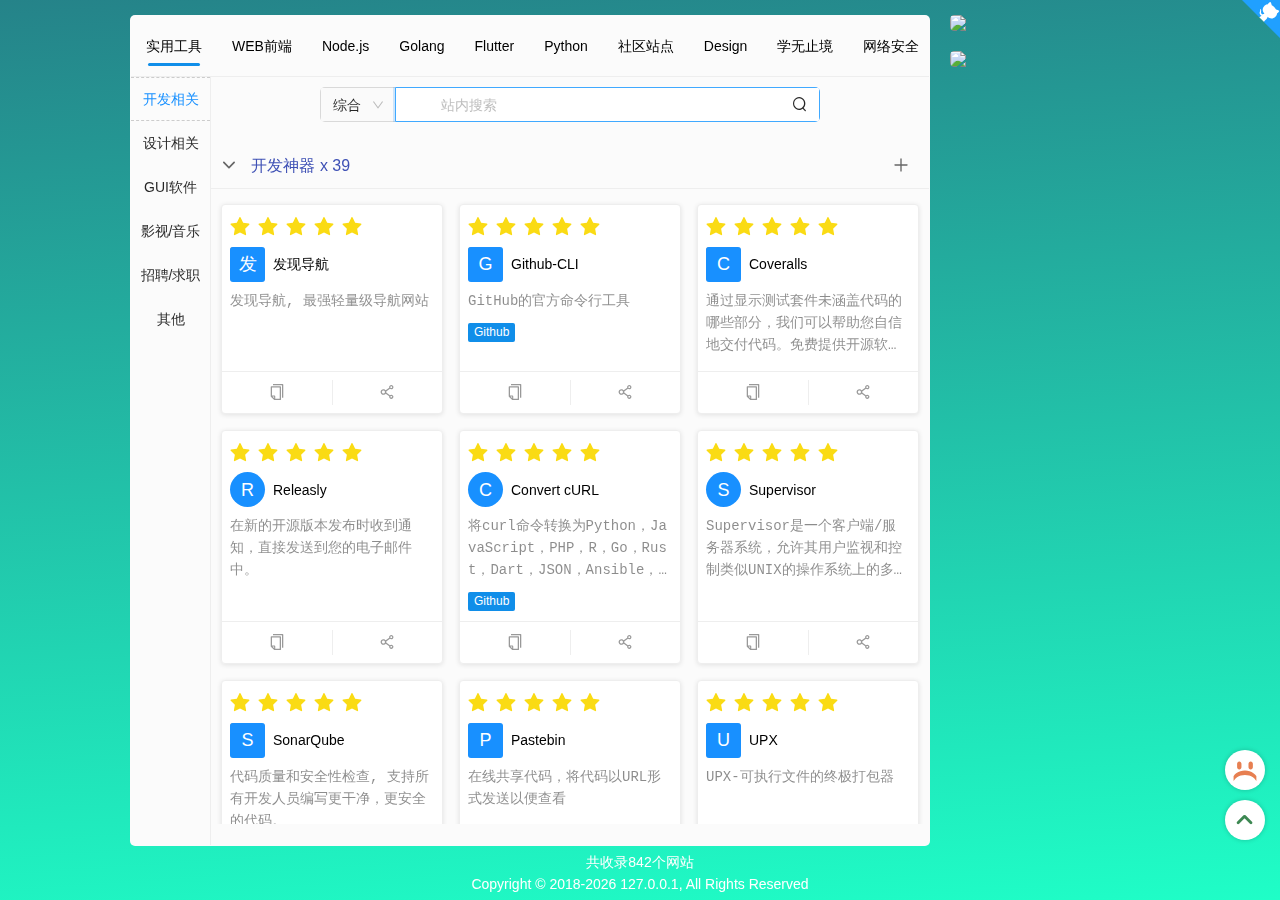
==== commit c2203e0a: "Deploying to gh-pages from @ sfzylx/nav@89744f0ee3e3fe4f47c9bd25b1d9f0ee65a0e700 🚀" ====
--- a/index.html
+++ b/index.html
@@ -52,8 +52,8 @@
     </app-xiejiahe>
 
     <!-- nav.seo-start -->
-<div data-url="https://github.com/xjh22222228/nav" data-server-time="1726183797739" data-a="x.i.e-jiahe" data-date="2024-09-13 07:29:57" data-version="8.8.2" id="META-NAV" style="z-index:-1;position:fixed;top:-10000vh;left:-10000vh;">
+<div data-url="https://github.com/xjh22222228/nav" data-server-time="1726344197622" data-a="x.i.e-jiahe" data-date="2024-09-15 04:03:17" data-version="8.9.0" id="META-NAV" style="z-index:-1;position:fixed;top:-10000vh;left:-10000vh;">
 <div>发现导航</div><p>发现导航, 最强轻量级导航网站</p><div>Github-CLI</div><p>GitHub的官方命令行工具</p><div>Coveralls</div><p>通过显示测试套件未涵盖代码的哪些部分，我们可以帮助您自信地交付代码。免费提供开源软件库</p><div>Releasly</div><p>在新的开源版本发布时收到通知，直接发送到您的电子邮件中。</p><div>Convert cURL</div><p>将curl命令转换为Python，JavaScript，PHP，R，Go，Rust，Dart，JSON，Ansible，Elixir。</p><div>Supervisor</div><p>Supervisor是一个客户端/服务器系统，允许其用户监视和控制类似UNIX的操作系统上的多个进程。</p><div>SonarQube</div><p>代码质量和安全性检查, 支持所有开发人员编写更干净，更安全的代码。</p><div>Pastebin</div><p>在线共享代码，将代码以URL形式发送以便查看</p><div>UPX</div><p>UPX-可执行文件的终极打包器</p><div>askgit</div><p>使用SQL查询git存储库。生成报告，执行状态检查，分析代码库。</p><div>Sentry</div><p>Web应用程序，移动应用程序和游戏的实时崩溃报告。</p><div>randomuser</div><p>随机用户生成器是用于生成占位符用户信息的免费API。 获取个人资料照片，姓名等。 对于人们来说，就像Lorem Ipsum。</p><div>github-readme-stats</div><p>在你的 README 中 获取动态生成的 GitHub 统计信息</p><div>Hits</div><p>了解有多少人正在查看您的GitHub项目的简单方法</p><div>GitHub 文件加速</div><p>GitHub 文件加速</p><div>Shields IO</div><p>svg生成版本号图标</p><div>FunDebug</div><p>支持前端JavaScript，后端Node.js以及微信小程序错误监控</p><div>Asciiworld</div><p>WA！原来那些年程序猿搞怪的注释都在这里</p><div>jsfiddle</div><p>强大的前端代码在线演示的网站</p><div>CODEIF</div><p>变量命名神器</p><div>ASCIIFlow Infinity</div><p>无限的ASCII图表，保存到谷歌驱动器，调整大小，自由绘制，并直接输出到文本/HTML。</p><div>gitzip</div><p>它可以将GITHUB存储库的子文件夹/子目录作为zip并下载</p><div>Server酱</div><p>「Server酱」，英文名「ServerChan」，是一款「程序员」和「服务器」之间的通信软件。</p><div>mkcert</div><p>一个简单的零配置工具，可以使用您喜欢的任何名称制作本地可信赖的SSL开发证书</p><div>carbon</div><p>创建和分享源代码的精美图像</p><div>setup-ipsec-vpn</div><p>用于构建您自己的IPsec VPN服务器的脚本，在Ubuntu，Debian和CentOS上使用IPsec / L2TP和Cisco IPsec</p><div>nginxconfig</div><p>nginx配置生成器</p><div>GraphQL Explorer</div><p>GraphQL资源管理器利用真实的、实时的生产数据</p><div>patorjk</div><p>将文本转换成ASCII</p><div>lens</div><p>Lens控制Kubernetes集群所需的唯一IDE。它是适用于MacOS，Windows和Linux操作系统的独立应用程序。它是开源的，免费的。</p><div>public-apis</div><p>一些可用在 Web 或软件开发的开放 API 接口</p><div>astexplorer</div><p>一个Web工具，用于探索由各种解析器生成的AST</p><div>uTools</div><p>uTools是一个极简、插件化、跨平台的现代桌面软件。通过自由选配丰富的插件，打造你得心应手的工具集合</p><div>ihateregex</div><p>正则表达式备忘录</p><div>Oh My ZSH</div><p>是一个开放源代码，社区驱动的框架，用于管理zsh配置。</p><div>Tampermonkey</div><p>一款免费的浏览器扩展和最为流行的用户脚本管理器</p><div>Greasy Fork</div><p>提供用户脚本的网站</p><div>免费代理</div><p>免费HTTP代理IP</p><div>Google Workspace</div><p>Google Workspace状态信息中心</p><div>eoLinker接口管理平台</div><p>国内最大的在线接口管理服务方案供应商</p><div>YApi</div><p>YApi 是一个可本地部署的、打通前后端及QA的、可视化的接口管理平台</p><div>RAP2</div><p>Web接口管理工具，开源免费，接口自动化，MOCK数据自动生成，自动化测试，企业级管理。阿里妈妈MUX团队出品</p><div>showdoc</div><p>一个非常适合IT团队的在线API文档、技术文档工具</p><div>docsify</div><p>一个神奇的文档站点生成器</p><div>apiDoc</div><p>RESTful Web API文档生成器</p><div>docusaurus</div><p>易于维护的开源文档网站</p><div>禅道</div><p>禅道是灵活的项目管理软件</p><div>Tapd</div><p>一站式敏捷研发协作云平台, 凝聚腾讯研发方法及敏捷实践精髓, 助力企业研发更高效、协作更敏捷</p><div>Hoppscotch</div><p>一个免费，快速，美观的API请求构建器，供10万多个开发人员使用。(原名叫 Postwoman)</p><div>Sunny-Ngrok</div><p>一条命令解决的外网访问内网问题，无需任何配置，下载客户端之后直接一条命令让外网访问您的内网不再是距离</p><div>frp</div><p>一个快速反向代理，可帮助您将NAT或防火墙后面的本地服务器暴露给Internet。</p><div>zan-proxy</div><p>本地代码调试线上页面，环境再也不是问题</p><div>ngrok</div><p>ngrok是一个反向代理，通过在公共的端点和本地运行的 Web 服务器之间建立一个安全的通道。ngrok可捕获和分析所有通道上的流量，便于后期分析和重放</p><div>查MD5</div><p>MD5在线解密|md5在线破解|批量破解md5网站</p><div>JSON Web Tokens</div><p>jwt 在线解码</p><div>base64</div><p>base64在线解码编码</p><div>ipify</div><p>一个简单的公共IP地址API</p><div>归属地查询</div><p>淘宝免费归属地查询</p><div>draw</div><p>免费的在线图表软件，用于制作流程图、流程图、组织图、UML、ER和网络图</p><div>ProcessOn</div><p>免费在线作图工具,UML作图,UI界面原型设计,iOS原型设计,BPMN,流程图,思维导图,多人协作绘图</p><div>蓝湖</div><p>蓝湖是一款设计图共享平台,帮助互联网团队管理设计图</p><div>Zeplin</div><p>为设计师和前端而生的协作应用</p><div>幕布</div><p>极简大纲笔记 | 一键生成思维导图</p><div>声享</div><p>在线制作 PPT，让分享更有价值</p><div>墨刀</div><p>原型设计工具，web原型设计工具，app原型设计工具</p><div>小智LOGO</div><p>LOGO在线制作神器 - 3分钟完成LOGO设计在线生成</p><div>创客贴</div><p>一款简单易用、功能强大的线上图形设计工具</p><div>在线制作图表</div><p>信息图表是一种易于使用的信息图表和图表制造商。创建和分享美丽的信息图表，在线报告和互动地图。在这里做你自己</p><div>CLIPPING MAGIC</div><p>删除图像背景在线。使背景透明，白色等编辑，裁剪，旋转，固定颜色，添加阴影，一款在线抠图工具</p><div>稿定抠图</div><p>稿定设计是一款专为淘宝店主、新媒体运营人员和修图爱好者打造的免费在线抠图工具。</p><div>UZER.ME</div><p>超级应用空间致力于全生命周期的文档管理,无需安装,即可在线编辑Office, CAD,PS等任意格式文档,支持远程协作,全文检索,版本管理,权限管理,安全外发等.提高工作效率,降低安全风险</p><div>launchaco</div><p>免费在线制作LOGO</p><div>鹿班</div><p>鹿班 - 让设计更美好(阿里出品)</p><div>图片裁剪</div><p>在线裁剪照片大小尺寸</p><div>Bitwarden</div><p>个人和企业在任何设备上存储，共享和保护敏感数据的最简单，最安全的方法</p><div>Typeora</div><p>Typora是一款跨平台的最小Markdown编辑器，可为Markdown读者和作家提供无缝的体验</p><div>iterm2</div><p>iTerm2是Terminal的替代品，是iTerm的后续产品</p><div>Sourcetree</div><p>美丽的Git GUI中的简单性和强大功能</p><div>charles</div><p>Charles是HTTP代理/ HTTP监视器/反向代理，使开发人员可以查看其计算机与Internet之间的所有HTTP和SSL / HTTPS通信。这包括请求，响应和HTTP标头（其中包含cookie和缓存信息）。</p><div>Tunnelblick</div><p>适用于macOS的免费开源OpenVPN VPN客户端服务器软件。</p><div>Keka</div><p>macOS文件存档器, 储存更多，私密分享</p><div>Kap</div><p>使用Web技术构建的开源屏幕录像机。</p><div>Vscode</div><p>VScode是一款轻量级的编辑器，自由。 建立在开源上。 无处不在。</p><div>zenmap</div><p>开源免费的网络发现工具，通过它能够找出网络上在线的主机，并测试主机上哪些端口处于监听状态，接着通过端口确定主机上运行的应用程序类型与版本信息，最后利用它还能侦测出操作系统的类型和版本</p><div>obsproject</div><p>免费和开源软件，用于视频录制和实时流。</p><div>hyper</div><p>基于WEB技术的终端</p><div>Listary</div><p>Listary是Windows的革命性搜索实用程序，它使休闲用户和高级用户都能快速找到文件并启动应用程序！</p><div>vmware</div><p>利用VMware提供的软件定义的云，移动性，网络和安全解决方案来建立您的数字基础。</p><div>parallels</div><p>Mac和Windows虚拟化|管理Mac|VDI和RDS解决方案</p><div>mumu Android模拟器</div><p>网易MuMu[手游模拟器][安卓模拟器]</p><div>DBeaver</div><p>适用于开发人员，数据库管理员，分析师和所有需要使用数据库的人员的免费的多平台数据库工具。支持所有流行的数据库：MySQL，PostgreSQL，SQLite，Oracle，DB2，SQL Server，Sybase，MS Access，Teradata，Firebird，Apache Hive，Phoenix，Presto等</p><div>RedisDesktopManager</div><p>Redis Desktop Manager（又名RDM）—是用于Windows，Linux，MacOS和iPadOS的快速Redis数据库管理应用程序。</p><div>Sequel Pro</div><p>Sequel Pro是一个快速，易于使用的Mac数据库管理应用程序，用于处理MySQL数据库。</p><div>Robo 3T</div><p>一个现代，强大且由社区驱动的MongoDB管理工具</p><div>DataGrip</div><p>jetbrains出品的数据库管理系统</p><div>tableplus</div><p>用于关系数据库的现代，本地且友好的GUI工具：MySQL，PostgreSQL，SQLite等</p><div>TeamViewer</div><p>TeamViewer远程连接控制软件是一款随时随地连接到远程桌面电脑、移动设备及Iot,让远程连接过程更加的快速和安全,轻松实现对文件、网络及程序的实时支持或访问。</p><div>向日葵</div><p>向日葵远程控制软件是一款免费的集远程控制电脑手机、远程桌面连接、远程开机、远程管理、支持内网穿透的一体化远程控制管理工具软件</p><div>v2ray</div><p>用于构建代理绕过网络限制的平台。</p><div>clash</div><p>Go中基于规则的隧道</p><div>哔哩哔哩</div><p>国内知名的视频弹幕网站，这里有最及时的动漫新番，最棒的ACG氛围，最有创意的Up主</p><div>爱奇艺</div><p>拥有海量、优质、高清的网络视频的大型视频网站，专业的网络视频播放平台</p><div>Youtube</div><p>全球最大的视频网站</p><div>斗鱼</div><p>斗鱼 - 每个人的直播平台</p><div>疯狂影视搜索</div><p>疯狂影视搜索是一款全能影视搜索引擎，帮你找到最新影视资源，一站拥有无尽影视资源</p><div>全民vip视频在线解析</div><p>免费全网VIP视频会员免广告看电影！优酷vip解析，爱奇艺vip解析，腾讯vip解析，乐视vip解析，芒果vip解析</p><div>蜜蜂剪辑</div><p>免费在线视频剪辑、视频制作、视频剪切、视频转gif等实用功能</p><div>kk高清影院</div><p>kk高清影院,1080p电影下载,高清电影迅雷下载,免费高清电影网</p><div>自由的音乐</div><p>自由的音乐是一个免费试听并下载全网音乐的网站</p><div>智联招聘</div><p>智联招聘，更懂你的价值</p><div>前程无忧</div><p>招聘网,人才网,求职,找工作</p><div>BOSS直聘</div><p>BOSS直聘是权威领先的招聘网，开启人才网招聘求职新时代，让求职者与Boss直接开聊、加快面试、即时反馈，找工作就来BOSS直聘和Boss开聊吧</p><div>ResumeSample</div><p>程序员简历模板系列, WEB/IOS/Android/C++/node等以及通用程序员简历模板</p><div>程序员找工作黑名单</div><p>有些事情，应该被记住</p><div>看准网</div><p>看准网★中国领先的职场信息平台,专注于公司评论,晒工资,工资待遇,面试,公司福利等.您可以在看准网上匿名分享您的职业信息</p><div>TinyPNG</div><p>智能PNG和JPEG压缩，以质量和文件大小的完美平衡来优化您的图像</p><div>Squoosh</div><p>在浏览器中用不同的编解码器压缩和比较图像(Google出品)</p><div>草料二维码</div><p>用专业的二维码产品帮助企业创造价值</p><div>Feed 验证器</div><p>验证RSS是否符合标准规范</p><div>淘捏捏</div><p>淘宝信誉查询 - 淘捏捏卖家工具箱 淘宝信誉查询_淘宝信用查询_淘宝小号查询_淘宝黑号查询</p><div>天眼查</div><p>人人都在用商业安全工具_企业信息查询_公司查询_工商查询_企业信用信息查询系统</p><div>语雀</div><p>优雅高效的在线文档编辑与协同工具，让每个企业轻松拥有文档中心 - 阿里巴巴</p><div>求是潮云U盘</div><p>临时文件上传, 快速和稳定</p><div>云转换</div><p>在线免费转换视频,音频,YouTube视频到文字,视频到文字,音频到文字,语音转换成文字</p><div>Picdiet</div><p>独特且强悍的JavaScript算法，能极速压缩80%的图片大小，而不损害其质量</p><div>easyicon</div><p>在线图标转换ico、icns</p><div>Smallpdf</div><p>压缩pdf、各种文件格式转换pdf</p><div>Cool Backgrounds</div><p>生成非常酷的彩色背景图像</p><div>Unsplash Source</div><p>随机生成图片链接</p><div>石墨文档</div><p>一款轻便、简洁的在线协作文档工具，PC端和移动端全覆盖，支持多人同时对文档编辑和评论...</p><div>Emoji searcher</div><p>Emoji表情大全</p><div>imgURL</div><p>ImgURL是一个简单、纯粹的图床程序，让个人图床多一个选择</p><div>拷贝兔</div><p>跨平台分享工具，纯Web，IOS，MAC，Linux，Android互传</p><div>表格工具</div><p>一个功能强大的在线表格编辑器，支持Excel、Markdown、JSON、CSV、HTML等格式的相互转换</p><div>360查字体</div><p>360查字体 - 查版权，免纠纷</p><div>sejda</div><p>在线HTML转换pdf</p><div>AI人工智能图片放大</div><p>Bigjpg - 使用开源waifu2x人工智能深度卷积神经网络（CNN）智能无损免费放大图片</p><div>VVV文档在线导出工具</div><p>免费下载百度文库文档</p><div>在线文件编码识别</div><p>在线文件编码识别</p><div>iptv</div><p>收集来自世界各地的5000多个公共IPTV频道</p><div>临时邮箱</div><p>10分钟邮箱，临时邮箱，临时邮，临时电子邮箱，24小时邮箱，一次性邮箱，匿名邮箱，安全邮箱</p><div>jQuery</div><p>jQuery是一个JavaScript函数库</p><div>webpack</div><p>webpack是一个模块打包器</p><div>Babel</div><p>用于编写下一代 JavaScript 的编译器</p><div>ESLint</div><p>可组装的JavaScript和JSX检查工具</p><div>stylelint</div><p>一个强大的现代样式风格的linter</p><div>Mocha</div><p>Mocha是JavaScript的一种单元测试框架，既可以在浏览器环境下运行，也可以在Node.js环境下运行</p><div>MUI</div><p>MUI: 最接近原生APP体验的高性能前端框架</p><div>rollup</div><p>Rollup 是一个 JavaScript 模块打包器，可以将小块代码编译成大块复杂的代码，例如 library 或应用程序</p><div>standard</div><p>JavaScript样式指南，带有linter和自动代码修复程序</p><div>Faker</div><p>在Node.js和浏览器中生成大量逼真的假数据</p><div>sweetalert</div><p>JavaScript Alert 的漂亮替代品</p><div>Sortable</div><p>一个JavaScript库，用于在现代浏览器和触摸设备上对拖放列表进行重新排序</p><div>formilyjs</div><p>Formily 是一个由阿里巴巴集团多 BU 共建的面向中后台复杂场景的表单解决方案，它也是一个表单框架</p><div>rough-notation</div><p>一个小的JavaScript库，用于在网页上创建手绘动画并为其添加动画效果</p><div>AntV</div><p>AntV 是蚂蚁金服全新一代数据可视化解决方案</p><div>Lodash</div><p>Lodash是一个一致性、模块化、高性能的 JavaScript 实用工具库</p><div>Swiper</div><p>轻量级的移动设备触控滑块的js框架，使用硬件加速过渡</p><div>fastclick</div><p>Polyfill 解决移动端具有300ms延迟的库</p><div>Layer</div><p>丰富多样的Web弹出层组件,可轻松实现Alert/Confirm/Prompt/普通提示/页面区块/iframe/tips等等几乎所有的弹出交互</p><div>moment.js</div><p>一个轻量级的JavaScript日期库，用于解析，验证，操作和格式化日期</p><div>js-cookie</div><p>一个简单，轻量级的JavaScript API，用于处理浏览器cookie</p><div>qs</div><p>具有嵌套支持的查询字符串解析器</p><div>Mock.js</div><p>生成随机数据，拦截 Ajax 请求</p><div>GITALK</div><p>凹凸实验室出品的一款基于 Github Issue 和 Preact 开发的评论插件</p><div>prism</div><p>轻巧，强大，优雅的代码语法高亮</p><div>nprogress</div><p>顶部加载进度条</p><div>iNotify</div><p>JS实现浏览器标题闪烁，滚动，语音提示，Chrome/Safari/FireFox/IE通知</p><div>html2canvas</div><p>最流行的JavaScript屏幕截图</p><div>dayjs</div><p>使用与Moment.js兼容的API来解析，验证，操作和显示现代浏览器的日期和时间</p><div>JsBarcode</div><p>易于使用但功能强大的条形码生成器，适用于Web和Node.js</p><div>clipboard.js</div><p>现代复制到剪贴板。没有Flash。只需3kb gzipped。</p><div>lib-flexible</div><p>可伸缩布局方案, 淘宝rem解决方案</p><div>js-xss</div><p>根据白名单过滤HTML(防止XSS攻击)</p><div>mescroll</div><p>精致的下拉刷新和上拉加载 js框架.支持vue,完美运行于移动端和主流PC浏览器</p><div>better-scroll</div><p>灵感来自iscroll，它具有更好的滚动性能</p><div>pinyinjs</div><p>一个实现汉字与拼音互转的小巧web工具库</p><div>ms</div><p>使用此包可以轻松地将各种时间格式转换为毫秒。</p><div>ramda</div><p>适用于JavaScript程序员的实用函数库</p><div>decimal.js</div><p>JavaScript的任意精度Decimal类型 (0.1+0.2=0.3)</p><div>copy-to-clipboard</div><p>简单的模块公开copy功能，它将尝试使用execCommand与特定于IE的clipboardData接口的回退，最后，通常prompt使用适当的文本内容和消息</p><div>path-to-regexp</div><p>将字符串路径转换成正则表达式</p><div>autosize</div><p>autosize是一个小的独立脚本，可以自动调整textarea域的高度以适合文本</p><div>shake.js</div><p>监听手机设备摇动</p><div>progressbar</div><p>可以轻松地为Web创建响应式和时尚的进度栏。动画即使在移动设备上也表现良好</p><div>easy-mock</div><p>Easy Mock 是一个可视化，并且能快速生成模拟数据的持久化服务</p><div>Clamp.js</div><p>JS版本的多行文本溢出省略</p><div>json-bigint</div><p>带有bigints支持的JSON.parse / stringify</p><div>exif-js</div><p>用于读取EXIF图像元数据的JavaScript库</p><div>lunr.js</div><p>Lunr.js是一个用于浏览器的小型全文本搜索库。它为JSON文档建立索引，并提供一个简单的搜索界面来检索与文本查询最匹配的文档</p><div>hotkeys</div><p>强大的Javascript库，用于捕获键盘输入和输入的按键组合。它没有依赖性。</p><div>dom-to-image</div><p>使用HTML5 canvas从DOM节点生成图像</p><div>single-spa</div><p>使微前端变得简单</p><div>qiankun</div><p>为微型前端提供快速，简单和完整的解决方案</p><div>nanoid</div><p>一个很小的，安全的，URL友好的，唯一的JavaScript字符串ID生成器。</p><div>Numeral-js</div><p>一个用于格式化和处理数字的javascript库</p><div>ua-parser-js</div><p>用于从userAgent字符串检测浏览器，引擎，操作系统，CPU和设备类型/模型。支持浏览器和node.js环境</p><div>hammer.js</div><p>一个用于多点触摸手势的javascript库</p><div>i18next</div><p>i18next是一个非常流行的国际化框架，适用于浏览器或任何其他JavaScript环境（例如，node.js）。</p><div>js-lingui</div><p>JavaScript的可读，自动化和优化（5 kb）国际化</p><div>wow.js</div><p>基于Animate.css,向下滚动页面时显示CSS动画,轻松自定义动画设置：样式，延迟，长度，偏移，迭代...</p><div>Waves</div><p>受Google材质设计启发的点击效果, 波纹效果</p><div>velocity</div><p>加速JavaScript动画</p><div>anime</div><p>轻量级的JavaScript动画库。它适用于任何CSS属性，单个CSS转换，SVG或任何DOM属性以及JavaScript对象</p><div>Hover-Buttons</div><p>hover动画CSS / SCSS按钮</p><div>JavaScript-MD5</div><p>JavaScript MD5实现。兼容服务器端环境，如node.js，RequireJS等模块加载器和所有Web浏览器</p><div>js-sha1</div><p>JavaScript的简单SHA1哈希函数支持UTF-8编码。</p><div>js-base64</div><p>JavaScript的Base64实现</p><div>jsSHA</div><p>SHA-1，SHA-224，SHA3-224，SHA-256，SHA3-256，SHA-384，SHA3-384，SHA-512，SHA3-512，SHAKE128 ，和SHAKE256以及HMAC</p><div>crypto-js</div><p>加密标准的JavaScript库</p><div>pdf.js</div><p>PDF.js是一个使用HTML5构建的可移植文档格式（PDF）查看器</p><div>webuploader</div><p>百度出品，采用大文件分片并发上传，极大的提高了文件上传效率。</p><div>pdfmake</div><p>纯JavaScript中的客户端/服务器端PDF打印, HTML转换Pdf</p><div>ViewerJS</div><p>JavaScript中的文档阅读器, pdf/ppt/opt/odt等文件渲染成HTML</p><div>filepond</div><p>灵活而有趣的JavaScript文件上传库</p><div>FileSaver.js</div><p>客户端保存文件的解决方案，非常适合在客户端上生成文件的Web应用程序</p><div>jsPDF</div><p>一个使用JavaScript生成PDF的库</p><div>PhotoSwipe</div><p>适用于移动和桌面的JavaScript图像库, 图片预览</p><div>viewerjs</div><p>javascript图片预览</p><div>howler.js</div><p>现代 Web 音频 javascript 库</p><div>DPlayer</div><p>哇，这么可爱的HTML5 danmaku视频播放器</p><div>APlayer</div><p>哇，这么可爱的HTML5音乐播放器</p><div>three.js</div><p>JavaScript 3D引擎</p><div>flowy</div><p>创建流程图的最小JavaScript库</p><div>incubator-echarts</div><p>浏览器的功能强大的交互式图表和可视化库</p><div>d3</div><p>借助SVG，Canvas和HTML使数据栩栩如生。</p><div>uikit</div><p>一款轻量级、模块化的前端框架可快速构建强大的web前端界面</p><div>JsBridge</div><p>android java和javascript桥接，灵感来自微信webview jsbridge</p><div>DSBridge-Android</div><p>一个现代的跨平台JavaScript桥接，通过它您可以在JavaScript和本机之间同步或异步地调用彼此的功能</p><div>joi</div><p>对象模式验证</p><div>validator.js</div><p>字符串验证插件、表单验证</p><div>async-validator</div><p>异步验证器</p><div>yup</div><p>无效的简单对象架构验证</p><div>localForage</div><p>离线存储，使用简单但功能强大的API包装IndexedDB，WebSQL或localStorage。</p><div>introjs</div><p>为您的网站和项目提供新功能介绍和逐步用户指南的更好方法</p><div>shepherd</div><p>引导您的用户浏览您的应用程序</p><div>bootstrap-tour</div><p>使用Twitter Bootstrap Popovers快速方便地进行产品浏览</p><div>React</div><p>用于构建用户界面的 JavaScript 库</p><div>React Router</div><p>React 路由管理</p><div>Redux</div><p>React 状态管理</p><div>create-react-app</div><p>React官方脚手架</p><div>React Redux</div><p>Redux的官方React绑定(通常配合redux使用)</p><div>redux-actions</div><p>Redux的Flux标准action实用程序(用于生成action)</p><div>redux-thunk</div><p>Redux的Thunk中间件, 用于处理异步逻辑</p><div>redux-saga</div><p>一个旨在使应用程序副作用（即异步事物，如数据获取和不纯的东西，如访问浏览器缓存）更容易管理，执行更高效，易于测试，以及更好地处理故障的库</p><div>React Native</div><p>使用React构建原生APP程序的框架</p><div>React Navigation</div><p>为您的本地应用程序提供路由和导航</p><div>expo</div><p>用于制作跨平台移动应用程序的Expo平台</p><div>ant-design-mobile-rn</div><p>一个基于 React Native 的 UI 组件库</p><div>Ant Design</div><p>Ant Design - A UI Design Language</p><div>MATERIAL-UI</div><p>React 组件用于更快速、更简便的 web 开发。你也可以建立你自己的设计系统，或者从 Material Design 开始</p><div>element</div><p>elementUI组件库</p><div>react-bootstrap</div><p>基于Bootstrap 3构建的组件库</p><div>evergreen</div><p>Evergreen是一个React UI框架，用于在Web上构建雄心勃勃的产品。由Segment带给您。</p><div>@alifd/next</div><p>@alifd/next 是 Alibaba Fusion Design 的官方 React 实现, 赋能企业中后台产品开发</p><div>zent</div><p>Zent 是有赞 PC 端 WebUI 规范的 React 实现，提供了一整套基础的 UI 组件以及一些常用的业务组件</p><div>React95</div><p>装修一新的现代的应用程序做出React Windows95的UI组件。</p><div>rsuite</div><p>React Suite 是一套 React 组件库，为后台产品而生。同时也是一个具有贴心设计以及对开发者友好的 UI 框架</p><div>chakra-ui</div><p>适用于您的React应用程序的简单，模块化和可访问的UI组件</p><div>Ant Design Mobile</div><p>一个基于 Preact / React / React Native 的 UI 组件库</p><div>React Helmet</div><p>这个可重用的反应组件将管理对文档头的所有更改</p><div>react-image-crop</div><p>用于React的响应式图像裁剪工具</p><div>React Helmet</div><p>这个可重用的反应组件将管理对文档头的所有更改</p><div>react-transition-group</div><p>当React组件进入或离开DOM时执行动画的简单方法</p><div>React Loadable</div><p>用于加载具有promise的组件的更高阶组件 - 路由懒加载</p><div>react-swipe</div><p>基于swipe.js封装的react组件/走马灯</p><div>Ant Motion</div><p>使用 Ant Motion 能够快速在 React 框架中使用动画,我们提供了单项，组合动画，以及整套解决方案</p><div>video-react</div><p>网络视频播放器使用React库从头开始构建HTML5世界</p><div>react-keeper</div><p>一个react路由库，更适合移动端使用，拥有缓存等功能</p><div>Fusion Design</div><p>基于React构建的Web可配置组件库</p><div>recharts</div><p>基于 React和D3 的组合式图表库</p><div>react-json-view</div><p>JSON查看器</p><div>BizCharts</div><p>基于G2和React的强大数据可视化库</p><div>react-draggable</div><p>一个简单的组件，用于使元素可拖动</p><div>react-slick</div><p>react走马灯组件</p><div>react-color</div><p>react 拾色器</p><div>react-intl</div><p>国际化React应用程序。这个库提供了React组件和一个API，用于格式化日期，数字和字符串，包括复数形式和处理翻译</p><div>react-data-grid</div><p>使用React构建的类似于Excel的网格组件，具有编辑器，键盘导航，复制和粘贴等功能</p><div>react-virtualized</div><p>React组件可有效呈现大型列表和表格数据</p><div>react-live</div><p>一个用于实时编辑React组件的灵活组件库</p><div>formik</div><p>在React中轻松创建表单</p><div>react-move</div><p>一个React组件，它创建可移动，可拖动，可调整大小，可缩放，可旋转，可扭曲，可收缩，可分组，可捕捉。</p><div>react-dnd</div><p>React DnD是一组React实用程序，可帮助您构建复杂的拖放接口，同时保持组件分离</p><div>react-beautiful-dnd</div><p>漂亮的和可访问的拖放列表</p><div>react-rnd</div><p>一个可调整大小且可拖动的React组件。</p><div>ANT DESIGN PRO</div><p>开箱即用的中台前端/设计解决方案</p><div>enzyme</div><p>适用于React的JavaScript测试实用程序</p><div>Jest</div><p>Jest是一个令人愉快的JavaScript测试框架，专注于简单性。</p><div>umijs</div><p>插件化的企业级前端应用框架。</p><div>DvaJS</div><p>基于React和Redux的轻量级和elm风格框架</p><div>umijs/hooks</div><p>你可以将 umi hooks 使用在任何地方，和任意组件库搭配使用。虽然我们的代码示例都是基于 ant design 的，但是并不代表我们的 Hooks 只能和 ant design 配合使用</p><div>umi-plugin-cache-route</div><p>路由缓存，类似vue keep-alive</p><div>React.js 小书</div><p>这是一本关于 React.js 的小书</p><div>TypeScript-React-Starter</div><p>TypeScript和React的入门模板，带有详细的README，描述了如何将两者结合使用。</p><div>react-redux-typescript-guide</div><p>TypeScript中的React和 Redux - 使用说明</p><div>Mobx</div><p>简单、可扩展的状态管理</p><div>next.js</div><p>服务端渲染框架、SEO解决方案</p><div>nwb</div><p>适用于Web的React，Preact，Inferno和Vanilla JS应用，React库和其他npm模块的工具包，无需配置</p><div>ahooks</div><p>为 React Hooks 而生</p><div>react-app-rewired</div><p>覆盖create-react-app webpack配置而不弹出</p><div>Vue.js</div><p>渐进式JavaScript 框架</p><div>Vue Router</div><p>Vue Router 是 Vue.js 官方的路由管理器</p><div>Vuex</div><p>Vuex 是一个专为 Vue.js 应用程序开发的状态管理模式。</p><div>vue-devtools</div><p>vue.js调试工具</p><div>vue-cli</div><p>Vue.js开发的标准脚手架工具</p><div>vuepress</div><p>Vue 驱动的静态网站生成器</p><div>Vue SSR</div><p>Vue服务端渲染、SEO解决方案</p><div>vue-class-component</div><p>用于类式Vue组件的ECMAScript / TypeScript装饰器。</p><div>eslint-plugin-vue</div><p>Vue.js的官方ESLint插件</p><div>vite</div><p>Vite是一个经过验证的Web开发人员构建工具，可在开发过程中通过本机ES模块导入为您的代码提供服务，并将其与Rollup捆绑在一起进行生产</p><div>Vue 组合式 API</div><p>Vue 组合式 API在线文档阅读</p><div>iView</div><p>一套基于 Vue.js 的高质量UI 组件库</p><div>Element</div><p>一套为开发者、设计师和产品经理准备的基于 Vue 2.0 的桌面端组件库</p><div>Element Plus</div><p>支持Vue3.0的Element</p><div>Muse-UI</div><p>基于 Vue 2.0 优雅的 Material Design UI 组件库</p><div>Ant Design Vue</div><p>这里是 Ant Design 的 Vue 实现，开发和服务于企业级后台产品</p><div>vuetify</div><p>让Vue和Material Design的强大力量在开发上助您一臂之力</p><div>bootstrap-vue</div><p>BootstrapVue为Vue.js提供了最全面的Bootstrap 4组件和网格系统实现之一，并提供了广泛的自动WAI-ARIA可访问性标记</p><div>vue-material</div><p>Vue material简单，轻巧，完全符合Google Material Design规范</p><div>buefy</div><p>Buefy是一个基于Bulma框架和设计的Vue.js响应式UI组件的轻量级库。</p><div>vant</div><p>轻量、可靠的移动端 Vue 组件库</p><div>vux</div><p>一个凑合的 Vue.js 移动端 UI 组件库</p><div>cube-ui</div><p>基于 Vue.js 实现的精致移动端组件库</p><div>Mand Mobile</div><p>面向金融场景的Vue移动端UI组件库，丰富、灵活、实用，快速搭建优质的金融类产品，让复杂的金融场景变简单</p><div>Mint UI</div><p>基于 Vue.js 的移动端组件库</p><div>NutUI</div><p>一套京东风格的轻量级移动端Vue组件库</p><div>vue-awesome-swiper</div><p>基于swiper封装的轮播图组件</p><div>vue-meta</div><p>管理Vue 2.0组件中的页面元信息。支持SSR + Streaming</p><div>vue-scroller</div><p>Vue Scroller是Vonic UI 的基础组件。为了平滑滚动，拉动刷新和无限加载。</p><div>vue-infinite-loading</div><p>Vue.js的无限滚动插件(支持向上和向下)</p><div>iview-admin</div><p>基于iView的Vue 2.0管理系统模板</p><div>nuxt</div><p>Vue.js 通用应用框架</p><div>创建nuxt的脚手架工具</div><p>create-nuxt-app</p><div>Angular</div><p>一个框架，移动 & 桌面</p><div>angular-cli</div><p>用于Angular CLI脚手架工具</p><div>augury</div><p>Angular调试和可视化工具</p><div>NG-ZORRO</div><p>基于Ant Design的Angular企业级UI组件</p><div>ng-bootstrap</div><p>基于Bootstrap 4的Angular组件</p><div>element-angular</div><p>Element Angular组件库</p><div>primeng</div><p>PrimeNG是Angular的丰富UI组件的集合</p><div>material</div><p>Material Design是一个统一的视觉，动作和交互设计系统的规范，适用于不同的设备。</p><div>material</div><p>Material Design是一个统一的视觉，动作和交互设计系统的规范，适用于不同的设备。</p><div>小程序开发</div><p>微信小程序</p><div>小游戏开发</div><p>微信小游戏</p><div>mpvue</div><p>Vue.js 开发小程序的前端框架。框架基于 Vue.js 核心</p><div>wepy</div><p>官方小程序组件化开发框架</p><div>mpx</div><p>Mpx是一款致力于提高小程序开发体验的增强型小程序框架(滴滴出品，基于vue)</p><div>uni-app</div><p>uni-app 是使用 Vue 语法开发小程序、H5、App的统一框架</p><div>omix</div><p>腾讯原生小程序框架 OMIX 2.0</p><div>vant-weapp</div><p>轻量、可靠的小程序 UI 组件库</p><div>weui-wxss</div><p>这是一套基于样式库weui-wxss开发的小程序扩展组件库，同微信原生视觉体验一致的UI组件库</p><div>wxParse</div><p>wxParse-微信小程序富文本解析自定义组件，支持HTML及markdown解析</p><div>mpvue-wxParse</div><p>适用于 Mpvue 的微信小程序富文本解析自定义组件</p><div>echarts-for-weixin</div><p>ECharts 的微信小程序版本</p><div>腾讯位置服务</div><p>微信小程序原生LBS能力的最佳拍档</p><div>ColorUI</div><p>鲜亮的高饱和色彩，专注视觉的小程序组件库</p><div>weapp-input-frame</div><p>验证码、支付密码输入框组件</p><div>JS接口签名校验工具</div><p>微信 JS 接口签名校验工具</p><div>接口调试工具</div><p>微信公众平台接口调试工具</p><div>computed</div><p>小程序自定义组件 computed / watch 扩展</p><div>awesome-github-wechat-weapp</div><p>微信小程序开源项目库汇总</p><div>awesome-wechat-weapp</div><p>微信小程序开发资源汇总</p><div>微信开放社区</div><p>小程序开发者专区，微信公众平台,微信开放社区,开发者专区</p><div>wechat-format</div><p>微信公众号排版编辑器，转换 Markdown 到微信特制的 HTML</p><div>微信开放平台</div><p>微信开放平台</p><div>CSS3 UI Lib</div><p>CSS动画集成、在线调试阴影</p><div>CSS Sprites Generator</div><p>CSS雪碧图生成</p><div>CSS渐变调试器</div><p>前端开发调试CSS渐变必备神器</p><div>Animista</div><p>在线生成CSS动画</p><div>CSS Gradient</div><p>CSS渐变调试并生成CSS代码</p><div>Grabient</div><p>CSS渐变调试并生成CSS代码，还可以角度变换</p><div>px与em单位转换</div><p>px与em单位转换</p><div>CSS三角形產生器</div><p>CSS三角形產生器 - 使用純CSS繪畫三角形</p><div>SassMeister</div><p>将sass语法转换成CSS语法</p><div>transfonter</div><p>字体图标转换Base64</p><div>Loading集合</div><p>上千种Loading认你选</p><div>CSS Reference</div><p>css参考是一个免费的视觉指导css。它以最受欢迎的特性为特色，并用插图和动画示例对其进行说明</p><div>在线CSS阴影调试</div><p>CSS3 Box Shadow(阴影)效果在线调试工具</p><div>正则表达式验证器</div><p>验证JavaScript正则表达式</p><div>JSON在线解析及格式化验证</div><p>json在线解析,json格式化,json格式验证,json转xml,xml转json</p><div>prettier</div><p>Prettier是一个固定的代码格式化程序。它通过解析代码并使用自己的规则重新打印它来强制执行一致的样式，这些规则考虑了最大行长度，并在必要时包装代码</p><div>正则表达式在线测试</div><p>正则表达式在线测试</p><div>spy-debugger</div><p>微信调试，各种WebView样式调试、手机浏览器的页面真机调试。便捷的远程调试手机页面、抓包工具，支持：HTTP/HTTPS，无需USB连接设备</p><div>VConsole</div><p>一个轻量、可拓展、针对手机网页的前端开发者调试面板</p><div>Staticfile CDN</div><p>免费CDN服务，包括 JavaScript、CSS、图片和 swf 等静态文件</p><div>jsDelivr</div><p>jsDelivr – 开源 CDN</p><div>BootCDN</div><p>稳定、快速、免费的前端开源项目 CDN 加速服务</p><div>cdnjs</div><p>面向Web开发人员的免费和开源公共Web CDN！</p><div>FunDebug</div><p>支持前端JavaScript，后端Node.js以及微信小程序错误监控</p><div>前端兼容性查询</div><p>前端查询API各个厂商兼容性情况</p><div>Browserhacks</div><p>Browserhacks是来自各个互联网的浏览器特定CSS和JavaScript hacks的广泛列表。</p><div>Character Entity Reference Chart</div><p>字符实体参考图，&gt;</p><div>awesome-web-editor</div><p>开源web编辑器汇总列表</p><div>jsfiddle</div><p>强大的前端代码在线演示的网站</p><div>jsperf</div><p>jsPerf旨在提供一种简单的方法来创建和共享测试用例，通过运行基准测试来比较不同JavaScript代码段的性能</p><div>codesandbox</div><p>codesandbox是为Web应用程序定制的在线编辑器。</p><div>HTML Reference</div><p>所有HTML元素和属性的免费指南参考</p><div>jsbin</div><p>一个轻量级的html/css/js在线编辑器Debug调试器</p><div>jsfuck</div><p>JSFuck是基于JavaScript原子部分的深奥和教育性编程风格。它仅使用六个不同的字符来编写和执行代码。</p><div>Bootstrap</div><p>Bootstrap 是一个用于快速开发 Web 应用程序和网站的前端框架</p><div>Sass</div><p>Sass 是成熟、稳定、强大的 CSS 扩展语言</p><div>Less</div><p>Less 是一门 CSS 预处理语言,它扩展了 CSS 语言,增加了变量、Mixin、函数等特性</p><div>magic</div><p>CSS3动画特效</p><div>Animate.css</div><p>CSS动画的跨浏览器库,简单易用</p><div>normalize.css</div><p>使浏览器更加一致地呈现所有元素并符合现代标准。它只针对需要规范化的样式</p><div>Hover</div><p>CSS3动力悬停效果的集合，适用于链接，按钮，徽标，SVG，特色图像等</p><div>github-markdown-css</div><p>复制GitHub Markdown样式的最小CSS量</p><div>autoprefixer</div><p>Autoprefixer是一款自动管理浏览器前缀的插件，它可以解析CSS文件并且添加浏览器前缀到CSS内容里</p><div>vivify</div><p>Vivify是免费的CSS动画库。</p><div>cubic-bezier</div><p>在线制作CSS动画</p><div>iconfont</div><p>阿里妈妈MUX倾力打造的矢量图标管理、交流平台</p><div>Font Awesome</div><p>一套绝佳的图标字体库和CSS框架</p><div>LivIcons Evolution</div><p>会动的纯svg矢量图标库</p><div>ionicons</div><p>适用于Ionic Framework和Web应用程序的高级图标字体</p><div>material-design-icons</div><p>Google的Material Design图标</p><div>css battle</div><p>在线比拼CSS</p><div>学习CSS布局</div><p>学习CSS布局</p><div>TypeScript</div><p>TypeScript 是一种由微软开发的自由和开源的编程语言，它是JavaScript的一个超集</p><div>TypeSearch</div><p>搜索typescript 类型包 @types/node</p><div>DefinitelyTyped</div><p>高质量TypeScript类型定义的存储库</p><div>typescript-eslint</div><p>Monorepo用于所有工具，使ESLint能够支持TypeScript</p><div>awesome-typescript</div><p>用于客户端和服务器端开发的强大TypeScript资源的集合。在TypeScript中编写精彩的JavaScript</p><div>TypeScript 入门教程</div><p>TypeScript 入门教程</p><div>JavaScript 20 年</div><p>JavaScript 20 年</p><div>你不知道的JavaScript</div><p>你不知道的JavaScript</p><div>现代 JavaScript 教程</div><p>以最新的 JavaScript 标准为基准。通过简单但足够详细的内容，为你讲解从基础到高阶的 JavaScript 相关知识</p><div>ECMAScript 6入门</div><p>ECMAScript 6入门</p><div>JavaScript教程</div><p>JavaScript 标准参考教程</p><div>JavaScript Puzzlers</div><p>你真的了解JavaScript吗？来试试吧！</p><div>InterviewMap</div><p>打造最好的面试图谱</p><div>飞冰早报</div><p>飞冰早报</p><div>jsdoc</div><p>用于JavaScript的API文档生成器。</p><div>30 seconds of code</div><p>精选的有用JavaScript代码段集合，您可以在30秒或更短的时间内理解这些代码段。</p><div>33-js-concepts</div><p>JavaScript开发者应懂的33个概念</p><div>ECMAScript Proposals</div><p>跟踪ECMAScript 提案</p><div>ecma262</div><p>ECMA-262的状态，流程和文档</p><div>JavaScript 秘密花园</div><p>JavaScript 语言最古怪用法的文档集合</p><div>Airbnb JavaScript 编码规范</div><p>Airbnb JavaScript 编码规范</p><div>Daily-Interview-Question</div><p>工作日每天一道前端大厂面试题，祝大家天天进步，一年后会看到不一样的自己</p><div>javascript-algorithms</div><p>JavaScript 算法与数据结构</p><div>weekly</div><p>前端精读周刊</p><div>Node.js</div><p>Node.js® 是一个基于 Chrome V8 引擎 的 JavaScript 运行时</p><div>npm1</div><p>npm是JavaScript世界的包管理工具,并且是 Node.js 平台的默认包管理工具</p><div>urllib</div><p>在复杂的世界中请求HTTP(s)URL</p><div>formstream</div><p>multipart / form-data编码流，用于文件上传的帮助程序。</p><div>validate-npm-package-name</div><p>给我一个字符串，我会告诉你它是否是有效的npm软件包名称</p><div>Yarn</div><p>快速、可靠、安全的依赖管理</p><div>awesome-nodejs</div><p>Node.js软件包和资源</p><div>nodebestpractices</div><p>最大的Node.js最佳实践列表</p><div>NodeBB</div><p>基于Node.js的论坛软件，为现代网站</p><div>Ghost</div><p>Ghost 是基于 Node.js 构建的开源博客平台。Ghost 具有易用的书写界面和体验,博客内容默认采用 Markdown 语法书写。Ghost 的目标是取代臃肿的 Wordpress</p><div>nodebestpractices</div><p>Node.js 最佳实践, 最大的汇集，且每周都在增长 - 当前，超过50个最佳实现，样式指南，架构建议已经呈现</p><div>request</div><p>简化的HTTP请求客户端</p><div>superagent</div><p>一个小型渐进式客户端HTTP请求库，Node.js模块具有相同的API，具有许多高级HTTP客户端功能</p><div>axios</div><p>基于Promise的HTTP客户端，用于浏览器和node.js</p><div>node-fetch</div><p>一个轻量级的模块，将window.fetch带到Node.js</p><div>bent</div><p>带有async await的功能性JS HTTP客户端（Node.js和Fetch）</p><div>superagent-proxy</div><p>superagent代理扩展，这使您可以通过某种代理来代理HTTP请求</p><div>Puppeteer</div><p>Puppeteer是一个Node库，它提供了一个高级API来通过DevTools协议控制Chromium或Chrome</p><div>cypress</div><p>对浏览器中运行的所有内容进行快速，轻松和可靠的测试，（类Puppeteer）</p><div>Mocha</div><p>Node.js和浏览器的简单，灵活，有趣的JavaScript测试框架</p><div>chai</div><p>node.js的BDD/TDD断言框架和可以与任何测试框架配对的浏览器</p><div>ava</div><p>未来的JavaScript测试运行器</p><div>Jest</div><p>Jest是一个令人愉快的JavaScript测试框架，专注于简单性。</p><div>testcafe</div><p>一个Node.js工具，用于自动化端到端Web测试</p><div>jest-puppeteer</div><p>使用Jest＆Puppeteer运行测试 🎪✨</p><div>ts-jest</div><p>具有对Jest的Sourcemap支持的TypeScript预处理器</p><div>jest-extended</div><p>扩展 jest 匹配器</p><div>node-mysql2</div><p>node.js的快速node-mysql兼容的mysql驱动程序</p><div>sequelize</div><p>基于 promise 的 Node.js ORM, 目前支持 Postgres, MySQL, SQLite 和 Microsoft SQL Server. 它具有强大的事务支持, 关联关系, 读取和复制等功能</p><div>mongoose</div><p>mongodb对象模型设计用于在异步环境中工作。</p><div>ioredis</div><p>适用于Node.js，以性能为中心且功能齐全的Redis客户端。</p><div>objection.js</div><p>Objection.js是Node.js的一个ORM ，它旨在避免使用SQL和底层数据库引擎的全部功能，同时尽可能简单地将magic保持在最低限度。</p><div>nedb</div><p>JavaScript数据库，用于Node.js，nw.js，electron和浏览器</p><div>typeorm</div><p>ORM for TypeScript和JavaScript（ES7，ES6，ES5）。支持MySQL，PostgreSQL，MariaDB，SQLite，MS SQL Server，Oracle，WebSQL数据库。适用于NodeJS，浏览器，Ionic，Cordova和Electron平台</p><div>knexjs</div><p>PostgreSQL，MySQL和SQLite3的查询构建器，旨在灵活，可移植且易于使用。</p><div>node-redis</div><p>高性能Node.js Redis客户端。</p><div>node-canvas</div><p>node-canvas是Node.js的Cairo -backed Canvas实现。</p><div>svg-captcha</div><p>在node.js中生成svg验证码</p><div>ccap</div><p>node.js使用C++库CImg生成验证码，无需安装任何其他库或软件</p><div>text-to-svg</div><p>将文本转换为SVG路径而不依赖于本机</p><div>svg2png</div><p>使用PhantomJS将SVG转换为PNG</p><div>node-http-proxy</div><p>一个HTTP可编程代理库，支持websocket。它适用于实现反向代理和负载平衡器等组件</p><div>http-proxy-middleware</div><p>用于连接，快速和浏览器同步的单线程node.js http-proxy中间件（基于node-http-proxy）</p><div>esprima</div><p>ECMAScript解析基础架构，可进行多用途分析, 将代码转换成AST</p><div>recast</div><p>JavaScript AST转换器，非破坏性漂亮打印机和自动源映射生成器</p><div>node-xlsx</div><p>NodeJS excel文件解析器和构建器</p><div>fs-extra</div><p>操作系统文件，用于替代内置的fs模块</p><div>js-xlsx</div><p>SheetJS社区版 - 电子表格工具包</p><div>node-archiver</div><p>文件压缩</p><div>wechat-oauth</div><p>微信公共平台OAuth接口消息接口服务中间件与API SDK</p><div>wechat-api</div><p>微信公共平台API</p><div>wechat</div><p>微信公共平台消息接口服务中间件</p><div>wechaty</div><p>是适用于微信个人帐户的Bot SDK ，可以帮助您创建6行javascript的机器人</p><div>Glob</div><p>匹配文件。 **/*.js</p><div>prompts</div><p>轻巧，美观和用户友好的交互式提示</p><div>enquirer</div><p>时尚，直观和用户友好的提示</p><div>cli-table3</div><p>带有Node.JS的CLI的漂亮unicode表</p><div>commander.js</div><p>node.js命令行界面的完整解决方案，受Ruby指挥官的启发</p><div>ora</div><p>优雅的终端微调器</p><div>Inquirer.js</div><p>常用交互式命令行用户界面的集合</p><div>shelljs</div><p>Node.js的可移植Unix shell命令</p><div>download-git-repo</div><p>下载并提取git存储库（GitHub，GitLab，Bitbucket）</p><div>node-semver</div><p>node的semver解析器</p><div>node-progress</div><p>node.js的灵活ascii进度条</p><div>node-qrcode</div><p>二维码生成</p><div>open</div><p>打开URL，文件，可执行文件等内容。跨平台。</p><div>ssh2</div><p>用纯JavaScript编写的SSH2客户端和服务器模块，用于node.js</p><div>minimist</div><p>解析参数选项</p><div>node-clear</div><p>清空终端屏幕信息</p><div>chalk</div><p>终端字符串样式</p><div>yargs</div><p>通过解析参数并生成优雅的用户界面来帮助您构建交互式命令行工具。</p><div>handlebars</div><p>JavaScript模板引擎</p><div>ejs</div><p>JavaScript模板引擎</p><div>mustache.js</div><p>使用JavaScript的无逻辑{{mustache}}模板</p><div>node-xml2js</div><p>简单的XML到JavaScript对象转换器。它支持双向转换。使用sax-js和 xmlbuilder-js</p><div>iconv-lite</div><p>纯JavaScript中转换字符编码。</p><div>node-uuid</div><p>在JavaScript中生成符合RFC的UUID</p><div>nativefier</div><p>使任何网页成为桌面应用程序</p><div>getmac</div><p>通过Node.js获取当前计算机的mac地址</p><div>http-server</div><p>一个简单的零配置命令行http服务器</p><div>node-schedule</div><p>Node的类似cron-like和非not-cron-like的作业调度程序。</p><div>qrcode-terminal</div><p>QRCode终端版</p><div>localtunnel</div><p>localtunnel将您的localhost暴露给世界，以便于测试和共享！无需混淆DNS或部署只是为了让其他人测试您的更改</p><div>passport</div><p>Node.js的简单，不显眼的身份验证</p><div>parameter</div><p>参数验证工具</p><div>bytes</div><p>用于解析字符串字节, b/kb/mb/gb/tb/pb</p><div>js-yaml</div><p>JavaScript YAML解析器和转储器。非常快</p><div>acorn</div><p>一个小型，基于JavaScript的快速JavaScript解析器</p><div>figlet.js</div><p>用JavaScript编写的FIG驱动程序，旨在完全实现FIGfont规范, 生成ascii</p><div>node-printer</div><p>本机 node.js 打印机</p><div>fontmin</div><p>无缝缩小字体</p><div>morgan</div><p>Node.js的HTTP请求记录器中间件</p><div>jsdom</div><p>与Node.js一起使用的各种Web标准的JavaScript实现</p><div>Electron</div><p>使用 JavaScript, HTML 和 CSS 构建跨平台的桌面应用</p><div>electron-packager</div><p>通过JS或CLI自定义和封装您的Electron应用程序与特定于操作系统的软件包（.app，.exe等）</p><div>electron-installer-dmg</div><p>使用AppDMG为电子应用程序创建DMG安装程序</p><div>electron-vue</div><p>基于 vue (基本上是它听起来的样子) 来构造 electron 应用程序的样板代码。</p><div>electron-builder</div><p>一个开箱即用的完整解决方案，用于将Electron, Proton Native or Muon 打包、构建成支持macOS, Windows and Linux三大系统的，可”自动更新”的可发布安装程序</p><div>electron-react-boilerplate</div><p>基于React可扩展跨平台应用程序的App</p><div>menubar</div><p>Electron创建菜单栏桌面应用程序的高级方法。</p><div>nw.js</div><p>从DOM/WebWorker层,直接调用所有的Node模块，使用现有的web技术，开启一个全新的编写应用的方式</p><div>nw-builder</div><p>以编程方式或通过CLI 构建适用于Mac，Win和Linux的NW.js应用程序。</p><div>nwjs-ffmpeg-prebuilt</div><p>FFMpeg预构建的二进制文件具有专有的编解码器和构建窗口。</p><div>nest</div><p>Nest 是一个用于构建高效，可扩展的 Node.js 服务器端应用程序的框架。它使用渐进式 JavaScript，内置并完全支持 TypeScript（但仍然允许开发人员使用纯 JavaScript 编写代码）并结合了 OOP（面向对象编程），FP（功能编程）和 FRP（功能反应编程）的元素</p><div>awesome-nestjs</div><p>NestJS的精选列表</p><div>Egg.js</div><p>Egg.js 为企业级框架和应用而生，我们希望由 Egg.js 孕育出更多上层框架，帮助开发团队和开发人员降低开发和维护成本</p><div>egg-validate</div><p>基于 parameter 封装的参数验证插件</p><div>egg-mailer</div><p>基于 nodemailer 封装的参数验证插件</p><div>Koa</div><p>Koa -- 基于Node.js 平台的下一代web开发框架</p><div>Express</div><p>Express - 快速、开放、极简的 Web 开发框架</p><div>node-inspector</div><p>Node.js调试器基于Blink Developer Tools</p><div>debug</div><p>一个微小的JavaScript调试工具，以Node.js核心的调试技术为模型。适用于Node.js和Web浏览器</p><div>ndb</div><p>ndb是针对Node.js的改进调试体验，由Chrome DevTools启用</p><div>nvm</div><p>Node版本管理器 - 用于管理多个活动node.js版本的简单bash脚本</p><div>nvm-windows</div><p>适用于Windows的node.js版本管理实用程序</p><div>nvs</div><p>Node Version Switcher - 用于在Node.js的版本和分支之间切换的跨平台工具(受到nvm的启发)</p><div>n</div><p>Node.js版本管理：无配置文件，无复杂的API，非常简单</p><div>log4js-node</div><p>log4js 是一个 nodejs 日志管理工具，可以将日志以各种形式输出到各种渠道。</p><div>node-bunyan</div><p>用于node.js服务的简单快速的JSON日志记录模块</p><div>yeoman</div><p>一套用于自动化开发工作流程的工具</p><div>nodemailer</div><p>发送来自Node.js的电子邮件 - 很容易就像蛋糕一样！</p><div>gh-pages</div><p>将文件发布到GitHub上的gh-pages分支的常规任务</p><div>terser</div><p>适用于ES6+的JavaScript解析器，mangler和压缩器工具包</p><div>Awehunt</div><p>npm包下载量曲线对比图</p><div>nodemon</div><p>监视node.js应用程序中的任何更改并自动重新启动服务器 - 非常适合开发</p><div>pkg</div><p>将Node.js项目打包成可执行文件</p><div>npm-check-updates</div><p>查找package.json或bower.json允许的更新版本的软件包依赖项</p><div>husky</div><p>husky 可以防止错误的 git commit, git push 等</p><div>bundlephobia</div><p>找出在项目中添加新的依赖项的包大小</p><div>npm-run-all</div><p>一个CLI工具，可并行或顺序运行多个npm脚本</p><div>dotenv</div><p>从.env加载用于nodejs项目的环境变量</p><div>cross-env</div><p>运行跨平台设置和使用环境变量的脚本</p><div>nrm</div><p>npm源快速切换， npm, cnpm, taobao, nj, 内网</p><div>Deno</div><p>一个安全的运行时的JavaScript和TypeScript</p><div>Deno 标准库</div><p>Deno 标准库</p><div>Deno</div><p>适用于Deno的Visual Studio Code插件</p><div>Golang</div><p>Go编程语言</p><div>go.dev</div><p>大规模构建快速，可靠，高效的软件</p><div>awesome-go</div><p>精选的Go框架，库和软件的精选列表</p><div>Goproxy</div><p>中国最可靠的 Go 模块代理</p><div>Go语言中文网</div><p>Go语言中文网</p><div>Go标准库中文文档</div><p>Go标准库中文文档</p><div>gin</div><p>Gin是用Go（Golang）编写的Web框架。它具有类似于martini的API，其性能比httprouter快40倍。如果您需要性能和良好的生产率，您会喜欢Gin</p><div>beego</div><p>beego是用于Go编程语言的开源，高性能Web框架</p><div>martini</div><p>Go的经典Web框架</p><div>echo</div><p>高性能，简约的Go Web框架</p><div>iris</div><p>最快的HTTP / 2 Go Web框架。AWS Lambda，gRPC，MVC，唯一路由器，Websocket，会话，测试套件，依赖注入等。expressjs和laravel的真正继承者|</p><div>fiber</div><p>Fiber是一个受Express启发的Web框架，建立在Fasthttp（Go最快的HTTP引擎）的基础上。 旨在简化零内存分配和性能的情况，以便快速开发。</p><div>Fyne</div><p>基于Material Design的Go跨平台GUI</p><div>logrus</div><p>Go的结构化，可插入日志记录。</p><div>zap</div><p>在Go中实现快速，结构化，水平的日志记录。</p><div>gorm</div><p>适用于Golang的绝佳ORM库，旨在对开发人员友好</p><div>ent</div><p>用于Go的简单但功能强大的实体框架，可轻松构建和维护具有大型数据模型的应用程序。</p><div>mysql</div><p>Go MySQL驱动程序是Go（golang）数据库/ sql包的MySQL驱动程序</p><div>sqlite3</div><p>sqlite3驱动程序</p><div>pq</div><p>适用于database/sql的Pure Go Postgres驱动程序</p><div>redis</div><p>用于Golang的类型安全的Redis客户端</p><div>json-iterator</div><p>高性能100％兼容的“ encoding / json”替代产品</p><div>blackfriday</div><p>Markdown处理器，安全、快速。</p><div>goldmark</div><p>用Go语言编写的markdown解析器。易于扩展，符合标准（CommonMark），结构合理。</p><div>goquery</div><p>接近jQuery语法的DOM解析库</p><div>go-yaml</div><p>yaml包使Go程序能够轻松地对yaml值进行编码和解码, 可以快速可靠地解析和生成YAML数据。</p><div>xurls</div><p>从文本中提取Urls</p><div>govalidator</div><p>参数验证程序，用于字符串，数字，切片和结构</p><div>validator</div><p>基于标签对结构和各个字段实现值验证。</p><div>ip</div><p>获取公网IP地址、v4/v6</p><div>terminal</div><p>提供了用于处理终端的支持功能，这在UNIX系统上很常见</p><div>gopsutil</div><p>用于检索正在运行的进程和系统利用率（CPU，内存，磁盘，网络，传感器）的信息。它主要用于系统监视，概要分析和限制进程资源以及管理正在运行的进程</p><div>air</div><p>Go热重载</p><div>go-micro</div><p>分布式系统开发框架</p><div>xlsx</div><p>xlsx是一个库，用于简化在Go程序中读写Microsoft Excel最新版本使用的XML格式。</p><div>email</div><p>Go强大而灵活的电子邮件库。</p><div>websocket</div><p>Go的一种快速，经过测试且广泛使用的WebSocket实现</p><div>jwt-go</div><p>Golang 实现的 JSON WEB TOKEN</p><div>cron</div><p>Go 实现的 cron 包</p><div>qrcode</div><p>二维码生成</p><div>casbin</div><p>权限管理库，支持Golang中的访问控制模型，如ACL，RBAC，ABAC</p><div>resty</div><p>用于Go的简单HTTP和REST客户端库</p><div>grpc-go</div><p>gRPC的Go语言实现。基于HTTP/2的RPC</p><div>colly</div><p>Colly提供了一个干净的界面来编写任何种类的爬虫</p><div>cors</div><p>使用net / http可配置的处理程序来处理CORS请求</p><div>color</div><p>CLI 控制台颜色渲染工具库, 支持Windows</p><div>cli</div><p>一个简单，快速且有趣的软件包，用于在Go中构建命令行应用</p><div>cobra</div><p>Cobra既是用于创建功能强大的现代CLI应用程序的库，又是用于生成应用程序和命令文件的程序</p><div>pb</div><p>Golang的控制台进度栏</p><div>mpb</div><p>Go cli应用程序的多进度条</p><div>promptui</div><p>命令行应用程序的交互式提示</p><div>godotenv</div><p>从`.env`文件加载环境变量。</p><div>go-prompt</div><p>受python-prompt-toolkit启发，在Go中构建强大的交互式提示。</p><div>gvm</div><p>Go版本管理器，类似 nvm</p><div>json-to-go</div><p>在线 JSON 转 Struct结构体</p><div>golangci-lint</div><p>Go的快速Linters Runner</p><div>The Go Playground</div><p>在线运行Golang</p><div>nuclei</div><p>Nuclei是基于模板的可配置目标扫描的快速工具，具有广泛的可扩展性和易用性。</p><div>jaeger</div><p>分布式链路追踪</p><div>delve</div><p>Delve是Go编程语言的调试器。</p><div>Go 入门指南</div><p>《The Way to Go》中文译本，中文正式名《Go 入门指南》</p><div>Go语言圣经</div><p>Go语言圣经 《The Go Programming Language》 中文版本</p><div>Go WEB 编程</div><p>Golang电子书介绍如何使用Golang建立网络</p><div>Go简易教程</div><p>《The Little Go Book》中文译本，中文正式名《Go简易教程》</p><div>Go by Example 中文版</div><p>Go by Example 是对 Go 基于实践的介绍，包含一系列带有注释说明的示例程序。</p><div>Go语言之旅</div><p>本指南涵盖了该语言的大部分重要特性，主要包括：基础、方法和接口、并发等</p><div>Go语言101</div><p>一本着墨于Go语法语义以及运行时相关知识点的编程指导书（Go 1.15就绪）。 此书旨在尽可能地帮助Go程序员更深更全面地理解Go语言</p><div>Go语言高级编程</div><p>本书涵盖CGO、Go汇编语言、RPC实现、Web框架实现、分布式系统等高阶主题，针对Go语言有一定经验想深入了解Go语言各种高级用法的开发人员(不推荐新手)</p><div>Mastering GO</div><p>《Mastering GO》中文译本，《玩转 GO》。</p><div>Mastering GO2</div><p>Mastering Go 第二版中文版来袭！</p><div>100天从新手到大师</div><p>Golang - 100天从新手到大师</p><div>project-layout</div><p>Go标准布局结构，项目架构结构参考。</p><div>编码规范</div><p>Uber Go 语言编码规范</p><div>Gin实战</div><p>WEB 框架Gin实战</p><div>Dart</div><p>Dart语言</p><div>DartPad</div><p>在线运行Dart语法</p><div>Dart packages</div><p>Dart packages</p><div>Flutter</div><p>Flutter是谷歌的移动UI框架，可以快速在iOS和Android上构建高质量的原生用户界面。 Flutter可以与现有的代码一起工作。在全世界，Flutter正在被越来越多的开发者和组织使用，并且Flutter是完全免费、开源的</p><div>Flutter Icon</div><p>Flutter内置Icon组件图标速查表</p><div>imei_plugin</div><p>用flutter在Android中获取imei的插件</p><div>multi_image_picker</div><p>Flutter插件，可让您在iOS和Android上显示多图像选择器。</p><div>sqflite</div><p>SQLite flutter plugin</p><div>dio</div><p>dio是一个强大的Dart Http请求库，支持Restful API、FormData、拦截器、请求取消、Cookie管理、文件上传/下载、超时、自定义适配器等</p><div>fish-redux</div><p>一个基于Redux状态管理的组合式flutter应用程序框架。它适用于建筑中型和大型应用。</p><div>flutter_pulltorefresh</div><p>一个提供上拉加载和下拉刷新的组件,同时支持Android和Ios</p><div>json_serializable</div><p>JSON序列化和反序列化的代码</p><div>flutter_swiper</div><p>flutter最强大的siwiper, 多种布局方式，无限轮播，Android和IOS双端适配</p><div>FlutterToast</div><p>适用于Flutter的Android Toast插件</p><div>dart-uuid</div><p>生成 RFC4122(v1,v4,v5) UUIDs</p><div>fluwx</div><p>Flutter版微信SDK.WeChat SDK for flutter.</p><div>Material Design</div><p>Material是一个由开源代码支持的设计系统，可以帮助团队构建高质量的数字体验</p><div>Flutter实战</div><p>Flutter实战</p><div>samples</div><p>Flutter示例和演示的集合</p><div>flutter-go</div><p>flutter 开发者帮助 APP，包含 flutter 常用 140+ 组件的demo 演示与中文文档</p><div>Flutter-Notebook</div><p>flutter相关功能demo的集合，它能够帮助您快速学习一些零碎的知识</p><div>plugins</div><p>Flutter团队维护的Flutter插件</p><div>awesome-flutter</div><p>很棒的清单，精选了最好的Flutter库，工具，教程，文章等</p><div>flutter-do</div><p>330+Widgets在线查看预览和使用。</p><div>flutter_wanandroid</div><p>基于Google Flutter的WanAndroid客户端，支持Android和iOS。包括BLoC、RxDart 、国际化、主题色、启动页、引导页，拥有较好的项目结构&比较规范的代码</p><div>Best-Flutter-UI-Templates</div><p>Best-Flutter-UI-模板, 对所有人完全免费。其内置的Flutter Dart。</p><div>Python</div><p>是一种解释型、面向对象、动态数据类型的高级程序设计语言。</p><div>PyPi</div><p>使用Python软件包索引查找，安装和发布Python软件包</p><div>PCU</div><p>python-check-updates, 检查 pip 当前依赖包最新版本</p><div>requests</div><p>requests是一个简单而优雅的HTTP库。</p><div>aiohttp</div><p>用于asyncio和Python的异步HTTP客户端/服务器框架</p><div>Scrapy</div><p>一个用于Python的快速高级Web爬虫框架。</p><div>selenium</div><p>浏览器自动化框架和生态系统。</p><div>beautifulsoup</div><p>可以从HTML或XML文件中提取数据的Python库</p><div>Pillow</div><p>友好的PIL前叉，是一个出色的图像处理库</p><div>numpy</div><p>使用Python进行科学计算的基本软件包。</p><div>pandas</div><p>功能强大的Python数据分析工具包</p><div>rich</div><p>Rich是一个Python库，用于在终端中提供富文本和精美的格式。</p><div>Fire</div><p>Python Fire是一个用于从绝对任何Python对象自动生成命令行界面（CLI）的库。</p><div>colorama</div><p>Python中简单的跨平台彩色终端文本</p><div>tqdm</div><p>适用于Python和CLI的快速，可扩展的进度栏</p><div>paramiko</div><p>领先的Python SSHv2协议库</p><div>click</div><p>Python可组合命令行界面工具包</p><div>JMESPath</div><p>JMESPath是JSON的查询语言</p><div>Django</div><p>具有期限的完美主义者的Web框架。</p><div>flask</div><p>用于构建Web应用程序的Python微框架。</p><div>简明 Python 教程</div><p>旨在于介绍如何使用 Python 语言进行编程的自由图书。它以教材与指南的形式为入门者介绍 Python 语言。如果你对电脑知识的了解仅限于如何保存文本文件的话，那这本书就是为你准备的。</p><div>100天从新手到大师</div><p>Python - 100天从新手到大师</p><div>Python 入门指南</div><p>Python 入门指南</p><div>What the f*ck Python!</div><p>一些有趣且鲜为人知的 Python 特性.</p><div>awesome-python-cn</div><p>Python 资源大全中文版</p><div>cheatsheet</div><p>Python大全备忘单</p><div>awesome-python</div><p>精选的Python框架，库，软件和资源的精选清单。</p><div>segmentfault</div><p>是中文领域最大的技术问答交流社区平台</p><div>掘金</div><p>一个帮助开发者成长的社区</p><div>DiyCode1</div><p>致力于构建开发工程师高端交流分享社区</p><div>黑客派</div><p>黑客派是程序员和设计师的聚集地，汇聚了严谨求实的工程师和富有创意的设计师</p><div>Node.js专业中文社区</div><p>国内最专业的 Node.js 开源技术社区，致力于 Node.js 的技术研究</p><div>吾爱破解</div><p>吾爱破解关注PC软件安全和移动安全领域，致力于软件安全与病毒分析的前沿</p><div>FreeBuf</div><p>FreeBuf黑客与极客,国内关注度最高的全球互联网安全媒体平台</p><div>IMWeb</div><p>Web前端 腾讯IMWeb 团队社区</p><div>Stack Overflow</div><p>全球最大的技术问答网站，是一个与程序相关的IT技术问答网站</p><div>React社区</div><p>React论坛社区</p><div>众成翻译</div><p>中国最好的技术翻译社区，最懂译者的翻译平台，奇虎360最大前端团队“奇舞团”出品</p><div>MDN web docs</div><p>Mozilla 开发者社区，是一个完整的学习平台，你可以在这里深入学习Web技术以及能够驱动Web的软件</p><div>DEV Community</div><p>在这里程序员分享想法并帮助彼此成长</p><div>V2EX</div><p>创意工作者们的社区</p><div>知乎</div><p>知乎，中文互联网最大的知识分享和社交平台</p><div>简书</div><p>简书是一个创作社区，任何人均可以在其上进行创作</p><div>小专栏</div><p>小专栏是一个专业人士的创作知识社区，在这里您可以看到各个领域最专业的专栏和观点</p><div>Hacker News</div><p>Hacker News</p><div>程序员客栈</div><p>程序员客栈是领先的程序员自由工作平台，未来互联网企业用人方式。提供优秀程序员为您进行网站建设制作、测试运维服务、人工智能AI、大数据区块链、软件开发等优质服务</p><div>职Q</div><p>智联招聘旗下专业的招聘求职社交问答平台，覆盖了求职、招聘、职业规划、升职加薪、面试技巧、工作经验分享等热门话 题，涉及各种行业职场问题，1.5亿用户的职场社区</p><div>煎蛋</div><p>煎蛋以译介方式传播网络新鲜资讯</p><div>Github</div><p>面向开源及私有软件项目的托管平台</p><div>码云</div><p>码云专为开发者提供稳定、高效、安全的云端软件开发协作平台</p><div>GitLab</div><p>用于仓库管理系统的开源项目，使用Git作为代码管理工具，并在此基础上搭建起来的web服务</p><div>Coding</div><p>面向开发者的云端开发平台，提供 git/svn 代码托管，代码质量分析，在线WebIDE，项目管理...</p><div>觅元素</div><p>觅元素,为您提供免费设计元素,设计元素的资源站</p><div>千库网</div><p>致力于为设计师提供最优质的素材</p><div>花瓣网</div><p>花瓣，陪你做生活的设计师</p><div>Dribbble</div><p>Dribbble是展示和宣传，推广，发现和探索设计的地方</p><div>万素网</div><p>万素网致力于为国内各行业设计师，网站编辑，新媒体工作人员提供免费png素材与背景图片服务</p><div>ArtStation</div><p>ArtStation是游戏，电影，媒体和娱乐艺术家的展示平台。它使艺术家能够以流畅的方式展示他们的作品集，发现和保持灵感，并与新的机会联系起来。</p><div>Design Templates - Canva</div><p>设计模板 - Canva</p><div>Unsplash</div><p>美丽，免费的照片。由世界上最慷慨的摄影师社区赠送。</p><div>稿定设计</div><p>电商素材、新媒体配图、手机海报等。</p><div>unDraw</div><p>带有开源插图的设计项目，可满足您可以想象和创建的任何想法。 免费使用您的颜色创建漂亮的网站，产品和应用程序</p><div>UI中国用户体验设计平台</div><p>UI中国用户体验平台,中国用户体验联盟理事单位。国内极具影响力的设计平台之一。十多年来,携手会员150万+,共同致力于为设计师与企业搭建健康的设计生态！</p><div>GitHub Octodex</div><p>由GitHub Design团队创建和维护的所有吉祥物素材</p><div>Collect UI</div><p>从每日ui档案库及其他收集的每日灵感。 根据Dribbble拍摄的照片，手工挑选，每天更新</p><div>icons8</div><p>下载免费图标，音乐，素材图片，矢量，UX插图和视频音乐</p><div>vectorlogo</div><p>3000多种精美的SVG徽标，非常适合您的自述文件或积分页面</p><div>shareicon</div><p>超过25万个icon免费集合</p><div>SVG Logos</div><p>超过1000+SVG Logos集合</p><div>iconfont</div><p>阿里妈妈MUX倾力打造的矢量图标管理、交流平台</p><div>iconscount</div><p>免费下载图标，插图和库存照片</p><div>创客贴</div><p>一款简单易用、功能强大的线上图形设计工具</p><div>Ps Play</div><p>Ps Play - 移动设计零阻力</p><div>鹿班</div><p>鹿班 - 让设计更美好(阿里出品)</p><div>fontspace</div><p>6500+免费字体下载</p><div>Color Hunt</div><p>Color Hunt是一个免费开放的平台，可通过数千种精选的时尚调色板来激发色彩灵感</p><div>Docker — 从入门到实践</div><p>Docker — 从入门到实践</p><div>Docker官方映像文档</div><p>docker-library中的Docker官方映像文档</p><div>Docker Hub</div><p>Docker 镜像仓库</p><div>Docker-Compose</div><p>使用Docker定义和运行多容器应用程序</p><div>git-manual</div><p>Git常用命令参考手册 (推荐学习)</p><div>GitHub Docs</div><p>github 官方帮助文档</p><div>awesome-actions</div><p>精选的GitHub上很棒的Action列表</p><div>Github - Actions</div><p>Github 官方Actions 资源列表</p><div>growing-up</div><p>程序猿成长计划</p><div>nginx</div><p>nginx参考文档</p><div>Nginx开发从入门到精通</div><p>Nginx开发从入门到精通</p><div>redis</div><p>Redis 是一个开源（BSD许可）的，内存中的数据结构存储系统，它可以用作数据库、缓存和消息中间件。 它支持多种类型的数据结构</p><div>MySQL</div><p>MySQL数据库服务是一个完全托管的数据库服务，可使用世界上最受欢迎的开源数据库来部署云原生应用程序。 它是百分百由MySQL原厂开发，管理和提供支持</p><div>免费的编程中文书籍索引</div><p>免费的编程中文书籍索引</p><div>Zlibrary</div><p>Z-Library 项目部分. 全球最大的数字图书馆, 电子书</p><div>IT-eBOOK</div><p>IT类技术书籍PDF</p><div>Refactoring.Guru</div><p>22种常用设计模式</p><div>Linux 常用命令参考手册</div><p>Linux 常用命令参考手册</p><div>developer-roadmap</div><p>2020年成为网络开发人员的路线图</p><div>Devhints</div><p>WEB开发速查表，mysql/go/java/js/bash/react/git...</p><div>linux-command</div><p>Linux命令大全搜索工具，内容包含Linux命令手册、详解、学习、搜集</p><div>learn-regex</div><p>正则表达式学习</p><div>the-art-of-command-line</div><p>命令行的艺术</p><div>Peter Beverloo</div><p>Chrome浏览器命令参数参考手册</p><div>vimrc</div><p>vim配置参考手册</p><div>Jenkins</div><p>Jenkins是开源CI&CD软件领导者， 提供超过1000个插件来支持构建、部署、自动化， 满足任何项目的需要</p><div>learnxinyminutes-docs</div><p>在Y分钟内学习X</p><div>Vscode Docs</div><p>Vscode 扩展开发文档</p><div>YAML教程</div><p>YAML教程</p><div>Chrome Extension</div><p>谷歌浏览器扩展插件开发文档</p><div>菜鸟教程</div><p>提供了编程的基础技术教程, 介绍了HTML、CSS、Javascript、Python，Java，Ruby，C，PHP , MySQL等各种编程语言的基础知识。 同时本站中也提供了大量的在线实例，通过实例，您可以更好的学习编程</p><div>慕课网</div><p>慕课网-程序员的梦工厂</p><div>极客学院</div><p>致力于“让IT学习更有效”，以实战为特色，为注重自我提升的IT从业者提供高品质职业教育</p><div>腾讯课堂</div><p>腾讯课堂 - 专业的在线教育平台</p><div>i春秋</div><p>【i春秋】-专注网络安全_信息安全_白帽子的在线学习_教育_培训平台</p><div>实验吧</div><p>实验吧是国内最大的在线虚拟机实验IT教育平台</p><div>合天网安实验室</div><p>合天网安实验室是支持在线实验的信息安全学习的大型服务平台</p><div>网易云课堂</div><p>网易云课堂 - 领先的实用技能学习平台</p><div>蓝桥</div><p>蓝桥是国内领先的IT在线编程及在线实训学习平台，专业导师提供精选的实践项目，创新的技术使得学习者无需配置繁琐的本地环境，随时在线流畅使用</p><div>W3Cschool</div><p>编程狮，是一个专业的W3C前端开发及编程入门学习平台</p><div>LeetCode</div><p>提高你的编码技能，快速找到一份工作。这是扩展你知识和为下一次面试做好准备的最佳地方。</p><div>牛客网</div><p>牛客网是互联网求职神器，C++、Java、前端、产品、运营技能学习/备考/求职题库</p><div>CS-Notes</div><p>技术面试必备基础知识、Leetcode、计算机操作系统、计算机网络、系统设计、Java、Python、C++</p><div>数据结构和算法动态可视化</div><p>数据结构和算法动态可视化</p><div>algorithm-pattern</div><p>算法模板，最科学的刷题方式，最快速的刷题路径，你值得拥有~</p><div>乌云网镜像</div><p>WooYun是一个位于厂商和安全研究者之间的漏洞报告平台,注重尊重,进步,与意义</p><div>安全联盟</div><p>安全联盟 - 国内最大的第三方网络安全数据共享交换平台</p><div>360网站安全检测</div><p>为站长免费提供了网站漏洞检测、网站漏洞修复、网站后门检测、木马查杀，网址安全查询等服务</p><div>红黑联盟</div><p>红黑联盟作为老牌的信息安全网站,致力于培训电脑技术高手.网站集网络安全,系统网络,编程开发,网站建设等频道于一体</p><div>知道创宇</div><p>知道创宇，网络空间安全专家，长期致力于为政府、企业类客户提供完善的云安全解决方案</p><div>安全周</div><p>关注安全资讯 专注资源共享</p><div>全球被黑站点统计系统</div><p>主要通过网络搜集国内被黑网站信息，统计分析数据，为部署安全型网络提供强有力的依据...</p><div>安全脉搏</div><p>高质量的全球互联网安全媒体和技术平台,安全爱好者们交流与分享前沿安全技术的最佳社区</p><div>XSS-CTF</div><p>XSS-CTF 是一个练习和入门的XSS平台, 每一位WEB工程师都应具备的基础知识，提高网络安全意识</p><div>XSS测试</div><p>XSS小游戏</p><div>Pasteurize</div><p>XSS CTF</p><div>fiddler</div><p>Fiddler是一个用于HTTP调试的代理服务器应用程序</p><div>wireshark</div><p>是一个网络封包分析软件。网络封包分析软件的功能是撷取网络封包，并尽可能显示出最为详细的网络封包资料。Wireshark使用WinPCAP作为接口，直接与网卡进行数据报文交换</p><div>XSS平台-白帽安全测试</div><p>XSS平台是一个免费给白帽安全测试的平台</p><div>Security Headers</div><p>快速轻松地评估HTTP响应头的安全性</p><div>w9scan</div><p>一款全能型的网站漏洞扫描器，内置1200+插件可对网站进行一次规模的检测，功能包括但不限于web指纹检测、端口指纹检测、网站结构分析、各种流行的漏洞检测、爬虫以及SQL注入检测、XSS检测...</p><div>xray</div><p>xray 安全评估工具</p><div>cmd5</div><p>md5在线解密破解,md5解密加密</p><div>sqlmap</div><p>自动SQL注入和数据库接管工具</p><div>nmap</div><p>nmap是一个网络连接端扫描软件，用来扫描网上电脑开放的网络连接端</p><div>xssor</div><p>编码/解码，Codz，探针</p><div>在线子域名查询</div><p>在线子域名查询</p><div>fuzzDicts</div><p>Web Pentesting Fuzz 字典</p><div>BurpSuitePro</div><p>免费的BurpSuitePro版本</p><div>Vulhub</div><p>基于docker和docker-compose的漏洞环境集合...</p><div>SRC-experience</div><p>工欲善其事，必先利其器,一些src挖掘奇技淫巧，国外新技术的学习网站分享</p><div>Intranet_Penetration_Tips</div><p>内网渗透TIPS</p><div>百度统计</div><p>全球最大的中文网站流量分析平台，帮助企业收集网站访问数据，提供流量趋势、来源分析...</p><div>CNZZ</div><p>CNZZ数据专家是全球最大的中文网站统计分析平台，为各类网站提供免费、安全、稳定</p><div>百度搜索资源平台</div><p>百度搜索资源平台_让网站更具价值</p><div>问卷星</div><p>免费使用问卷星创建问卷调查、在线考试、360度评估等应用</p><div>金数据</div><p>金数据是人人可用的在线表单工具，帮助用户收集和管理日常工作中的数据，提升工作效率</p><div>Google Analytics</div><p>Google Analytics是一个收集数据并将其分析整理成实用报告的平台</p><div>腾讯移动分析</div><p>腾讯移动分析是腾讯数据云，腾讯大数据战略的核心产品，提供app应用的移动统计分析，支持android/iOS平台，实现用户画像、数据可视化、数据挖掘、渠道效果分析等综合数据服务</p><div>Google Adsense</div><p>Google Adsense</p><div>凹凸实验室</div><p>O2面向多终端技术体系，致力于构建沉淀与分享包括但不限于交互、页面制作技巧...</p><div>腾讯IMWeb</div><p>Web前端 腾讯IMWeb 团队社区</p><div>字节跳动技术博客</div><p>字节跳动技术博客</p><div>淘系前端团队</div><p>用技术为体验提供无限可能</p><div>有赞技术团队</div><p>有赞技术团队</p><div>阮一峰的网络日志</div><p>阮一峰的网络日志</p><div>谢家和的博客</div><p>WEB Developer</p><div>王垠的博客</div><p>当然我在扯淡</p><div>Dan</div><p>react作者的博客</p></div><!-- nav.seo-end -->
     <script src="//unpkg.com/swiper/swiper-bundle.min.js"></script>
-  <script src="runtime.d9cda80d51f23b51.js" type="module"></script><script src="polyfills.ba9b77532fd27fc9.js" type="module"></script><script src="main.1d7aed67bed60141.js" type="module"></script></body>
+  <script src="runtime.d9cda80d51f23b51.js" type="module"></script><script src="polyfills.ba9b77532fd27fc9.js" type="module"></script><script src="main.3a6524f818b9f9cf.js" type="module"></script></body>
 </html>
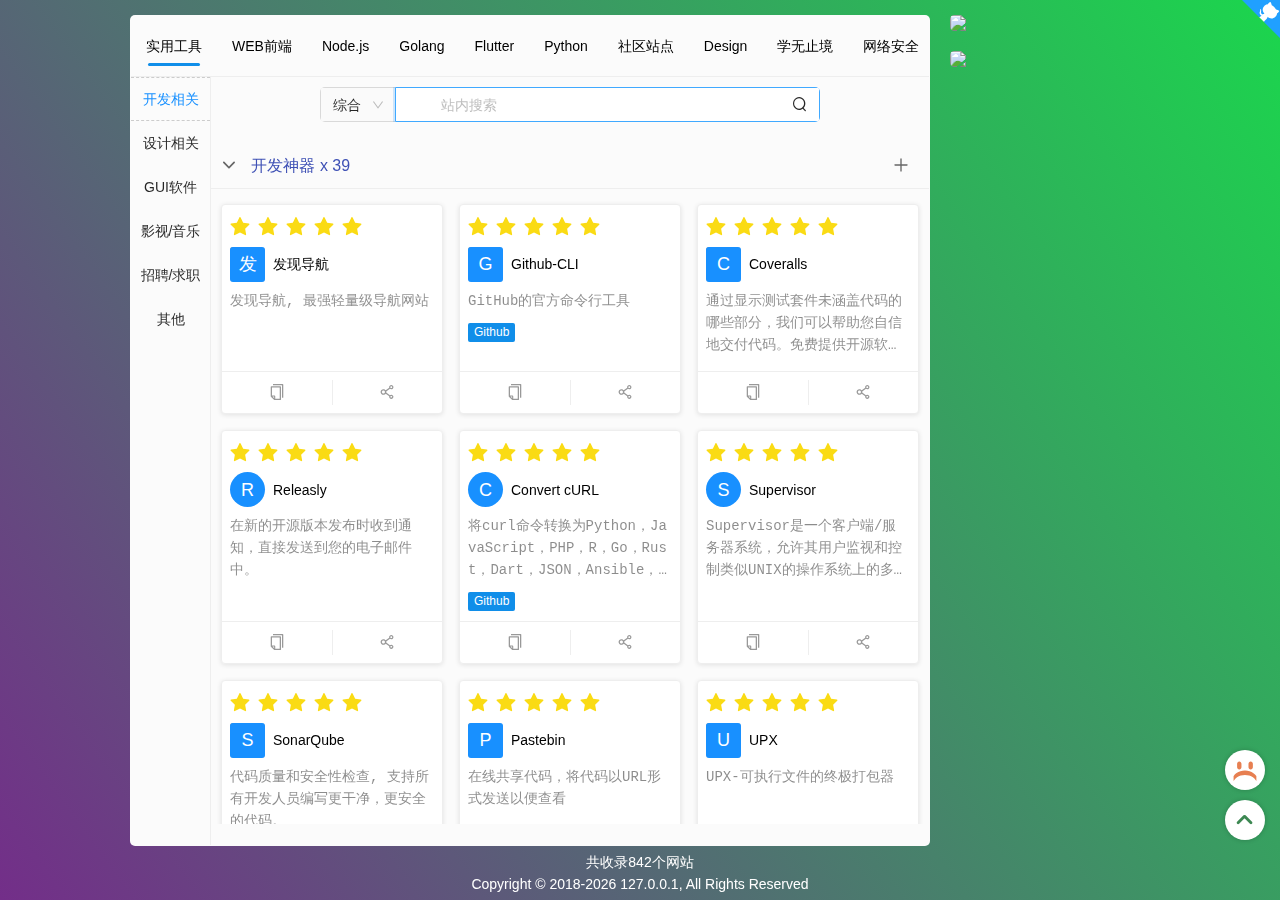
==== commit 788bade0: "Deploying to gh-pages from @ sfzylx/nav@fe8e9fa3156cb1297bc1585784d320e6ed18e492 🚀" ====
--- a/index.html
+++ b/index.html
@@ -40,20 +40,26 @@
     <link rel="stylesheet" href="//unpkg.com/swiper/swiper-bundle.min.css">
     <!-- nav.headerContent-start -->
     <!-- nav.headerContent-end -->
-  <style>html,body{width:100%;height:100%}*,*:before,*:after{box-sizing:border-box}html{font-family:sans-serif;line-height:1.15;-webkit-text-size-adjust:100%;-ms-text-size-adjust:100%;-ms-overflow-style:scrollbar;-webkit-tap-highlight-color:rgba(0,0,0,0)}body{margin:0;color:#000000d9;font-size:14px;font-family:-apple-system,BlinkMacSystemFont,Segoe UI,Roboto,Helvetica Neue,Arial,Noto Sans,sans-serif,"Apple Color Emoji","Segoe UI Emoji",Segoe UI Symbol,"Noto Color Emoji";font-variant:tabular-nums;line-height:1.5715;background-color:#fff;font-feature-settings:"tnum"}p{margin-top:0;margin-bottom:1em}html{--antd-wave-shadow-color:#1890ff;--scroll-bar:0}@charset "UTF-8";html{-ms-text-size-adjust:100%;-webkit-text-size-adjust:100%}body{min-height:100vh;-webkit-font-smoothing:antialiased;-moz-osx-font-smoothing:grayscale;-webkit-overflow-scrolling:touch;font-size:14px}section{display:block}</style><link rel="stylesheet" href="styles.d5492cd5359ddae3.css" media="print" onload="this.media='all'"><noscript><link rel="stylesheet" href="styles.d5492cd5359ddae3.css"></noscript></head>
+  <style>html,body{width:100%;height:100%}*,*:before,*:after{box-sizing:border-box}html{font-family:sans-serif;line-height:1.15;-webkit-text-size-adjust:100%;-ms-text-size-adjust:100%;-ms-overflow-style:scrollbar;-webkit-tap-highlight-color:rgba(0,0,0,0)}body{margin:0;color:#000000d9;font-size:14px;font-family:-apple-system,BlinkMacSystemFont,Segoe UI,Roboto,Helvetica Neue,Arial,Noto Sans,sans-serif,"Apple Color Emoji","Segoe UI Emoji",Segoe UI Symbol,"Noto Color Emoji";font-variant:tabular-nums;line-height:1.5715;background-color:#fff;font-feature-settings:"tnum"}p{margin-top:0;margin-bottom:1em}html{--antd-wave-shadow-color:#1890ff;--scroll-bar:0}@charset "UTF-8";html{-ms-text-size-adjust:100%;-webkit-text-size-adjust:100%}body{min-height:100vh;-webkit-font-smoothing:antialiased;-moz-osx-font-smoothing:grayscale;-webkit-overflow-scrolling:touch;font-size:14px}</style><link rel="stylesheet" href="styles.d5492cd5359ddae3.css" media="print" onload="this.media='all'"><noscript><link rel="stylesheet" href="styles.d5492cd5359ddae3.css"></noscript></head>
   <script>
     window.__TITLE__ = document.title
   </script>
   <body class="dark-scrollbar-border" id="x-j-h">
     <app-xiejiahe>
-      <!-- nav.loading-start --><style>
-.error {z-index: 99999;background:#fff;position: fixed;top: 0;left: 0;right: 0;bottom: 0;overflow: hidden;}.error #totalbase {position: absolute;height: 10px;width: 10px;top: 50%;left: 50%;background-color: blue;transform-style: preserve-3d;perspective: 5000px;transform-origin: 0 0;transform: rotateX(60deg) rotateZ(45deg) translate(-50%, -50%);}.error #animbase {transform-style: preserve-3d;position: absolute;height: 700px;width: 10px;top: 50%;left: 50%;animation: anima 8s infinite linear;transform-origin: 0 0%;}.error #base {position: absolute;height: 10px;width: 10px;top: 0;left: 50%;background-color: blue;transform-style: preserve-3d;transform-origin: 0 0;transform: translate(-50%, -50%) rotateZ(90deg);}.error #baseshadow {position: absolute;height: 10px;width: 25px;top: 50%;left: 50%;background-color: #D3D3D3;transform-style: preserve-3d;box-shadow: 0 0 140px 27px gray;transform-origin: 0 0;transform: rotateZ(90deg) translateZ(-150px);}@keyframes anima {0% {transform: rotateZ(0deg) translate(-50%, -50%);}100% {transform: rotateZ(360deg) translate(-50%, -50%);}}.error .helitop {transform-style: preserve-3d;position: absolute;height: 39px;width: 39px;left: 50%;top: 50%;background-color: white;border: 1px solid black;transform: translate(-50%, -50%) rotateX(0deg) translateZ(20px);}.error .helifront {transform-style: preserve-3d;position: absolute;height: 39px;width: 39px;left: 50%;top: 50%;background-color: white;border: 1px solid black;transform: translate(-50%, -50%) rotateX(90deg) translateZ(-20px);}.error .heliback {transform-style: preserve-3d;position: absolute;height: 39px;width: 39px;left: 50%;top: 50%;transform: translate(-50%, -50%) rotateX(90deg) translateZ(20px);}.error .front1 {transform-style: preserve-3d;position: absolute;height: 19px;width: 39px;left: 50%;top: 50%;background-color: #f0f0f0;border: 1px solid black;transform: translate(-50%, -50%) translateZ(18px);cursor: pointer;}.error .front2 {position: absolute;height: 19px;width: 39px;left: 50%;top: 50%;background-color: #f0f0f0;border: 1px solid black;transform: translate(-50%, -50%) rotateX(60deg) translateZ(18px);}.error .front3 {position: absolute;height: 19px;width: 39px;left: 50%;top: 50%;background-color: #f0f0f0;border: 1px solid black;transform: translate(-50%, -50%) rotateX(-60deg) translateZ(18px);}.error .front4 {border-top: 18px solid #f0f0f0;border-left: 11px solid transparent;border-right: 11px solid transparent;height: 0;width: 20px;left: 50%;top: 50%;transform: translate(-50%, -50%) rotateY(90deg) rotateZ(90deg) translateZ(0px) translateX(19px) translateY(50%);}.error .front5 {border-top: 18px solid #f0f0f0;border-left: 11px solid transparent;border-right: 11px solid transparent;height: 0;width: 20px;left: 50%;top: 50%;transform: translate(-50%, -50%) rotateY(90deg) rotateZ(90deg) translateZ(39px) translateX(1px) translateY(50%);}.error .helileft {position: absolute;height: 39px;width: 39px;left: 50%;top: 50%;background-color: white;border: 1px solid black;transform: translate(-50%, -50%) rotateY(90deg) translateZ(-20px);}.error .heliright {position: absolute;height: 39px;width: 39px;left: 50%;top: 50%;background-color: white;border: 1px solid black;transform: translate(-50%, -50%) rotateY(90deg) translateZ(20px);}.error .helibottom {position: absolute;height: 39px;width: 39px;left: 50%;top: 50%;background-color: white;border: 1px solid black;transform: translate(-50%, -50%) translateZ(-20px);}.error .wingbase {transform-style: preserve-3d;position: absolute;height: 10px;width: 10px;bottom: 00%;left: 50%;background: white;transform-origin: 0 0;transform: translate(-50%, -50%);animation: anim 0.5s infinite linear;}@keyframes anim {0% {transform: rotateZ(0deg) translate(-50%, -50%);}100% {transform: rotateZ(360deg) translate(-50%, -50%);}}.error .wing1 {z-index: 10;position: absolute;height: 4px;width: 100px;left: 50%;top: 50%;background-color: #000000;border: 1px solid black;transform: translate(-50%, -50%) translateX(50%) translateZ(25px) rotateX(10deg);}.error .wing2 {z-index: 10;position: absolute;height: 4px;width: 100px;left: 50%;top: 50%;background-color: black;border: 1px solid black;transform: translate(-50%, -50%) translateX(-50%) translateZ(25px) rotateX(-10deg);}.error .col1 {position: absolute;height: 25px;width: 4px;left: 50%;top: 50%;background-color: white;border: 1px solid black;transform: translate(-50%, -50%) rotateX(90deg) translateY(50%) translateZ(3px);}.error .col2 {position: absolute;height: 25px;width: 4px;left: 50%;top: 50%;background-color: white;border: 1px solid black;transform: translate(-50%, -50%) rotateX(90deg) translateY(50%) translateZ(-3px);}.error .col3 {position: absolute;height: 25px;width: 4px;left: 50%;top: 50%;background-color: white;border: 1px solid black;transform: translate(-50%, -50%) rotateX(90deg) rotateY(90deg) translateY(50%) translateZ(-3px);}.error .col4 {position: absolute;height: 25px;width: 4px;left: 50%;top: 50%;background-color: white;border: 1px solid black;transform: translate(-50%, -50%) rotateX(90deg) rotateY(90deg) translateY(50%) translateZ(3px);}.error .tailbase {transform-style: preserve-3d;position: absolute;height: 10px;width: 10px;top: 50%;left: 50%;transform: translate(-50%, -50%);}.error .tail1 {transform-style: preserve-3d;position: absolute;height: 8px;width: 8px;border: 1px solid black;background-color: white;top: 0;left: 50%;transform: translate(-50%, 100%) translateZ(-100px);}.error .tail21 {transform-style: preserve-3d;position: absolute;height: 100px;width: 8px;top: 50%;left: 50%;background: white;border: 1px solid black;transform: translate(-50%, -50%) rotateX(90deg) translateY(50%) translateZ(5px);}.error .tail22 {transform-style: preserve-3d;position: absolute;height: 100px;width: 8px;top: 50%;left: 50%;background: white;border: 1px solid black;transform: translate(-50%, -50%) rotateX(90deg) translateY(50%) translateZ(-5px);}.error .tail23 {transform-style: preserve-3d;position: absolute;height: 100px;width: 8px;top: 50%;left: 50%;background: white;border: 1px solid black;transform: translate(-50%, -50%) rotateZ(90deg) rotateX(90deg) translateY(50%) translateZ(5px);}.error .tail24 {transform-style: preserve-3d;position: absolute;height: 100px;width: 8px;top: 50%;left: 50%;background: white;border: 1px solid black;transform: translate(-50%, -50%) rotateZ(90deg) rotateX(90deg) translateY(50%) translateZ(-5px);}.error .tail25 {transform-style: preserve-3d;position: absolute;height: 14px;width: 14px;top: 50%;left: 50%;border-left: 10px solid transparent;border-right: 10px solid transparent;border-top: 10px solid black;border-bottom: 10px solid transparent;transform: translate(-50%, -11px) rotateY(90deg) rotateZ(45deg) translateZ(-5px);}.error .tail26 {transform-style: preserve-3d;position: absolute;height: 14px;width: 14px;top: 50%;left: 50%;border-left: 10px solid transparent;border-right: 10px solid transparent;border-top: 10px solid black;border-bottom: 10px solid transparent;transform: translate(-50%, -11px) rotateY(90deg) rotateZ(45deg) translateZ(5px);}.error .tailwingbase {transform-style: preserve-3d;position: absolute;height: 10px;width: 10px;left: 50%;top: 0%;animation: animb 0.3s infinite linear;transform: translate(-50%, 0) rotateX(180deg);}@keyframes animb {0% {transform: translate(-50%, 0) rotateX(180deg) rotateZ(0deg);}100% {transform: translate(-50%, 0) rotateX(180deg) rotateZ(-360deg);}}.error .tail221 {transform-style: preserve-3d;position: absolute;height: 3px;width: 3px;top: 50%;left: 50%;background: white;border: 1px solid black;transform: translate(-50%, -50%) rotateX(90deg) translateY(50%) translateZ(2px);}.error .tail222 {transform-style: preserve-3d;position: absolute;height: 3px;width: 3px;top: 50%;left: 50%;background: white;border: 1px solid black;transform: translate(-50%, -50%) rotateX(90deg) translateY(50%) translateZ(-2px);}.error .tail223 {transform-style: preserve-3d;position: absolute;height: 3px;width: 3px;top: 50%;left: 50%;background: white;border: 1px solid black;transform: translate(-50%, -50%) rotateZ(90deg) rotateX(90deg) translateY(50%) translateZ(2px);}.error .tail224 {transform-style: preserve-3d;position: absolute;height: 3px;width: 3px;top: 50%;left: 50%;background: white;border: 1px solid black;transform: translate(-50%, -50%) rotateZ(90deg) rotateX(90deg) translateY(50%) translateZ(-2px);}.error .tailwing1 {position: absolute;height: 2px;width: 15px;left: 50%;top: 50%;background-color: #000000;border: 1px solid black;transform: translate(-50%, -50%) translateX(50%) translateZ(5px) rotateX(30deg);}.error .tailwing2 {position: absolute;height: 2px;width: 15px;left: 50%;top: 50%;background-color: black;border: 1px solid black;transform: translate(-50%, -50%) translateX(-50%) translateZ(5px) rotateX(-30deg);}.error #towerbase {position: absolute;height: 40px;width: 40px;top: 50%;left: 50%;background-color: blue;box-shadow: 0 0 60px 5px black;transform-style: preserve-3d;transform-origin: 0 0;transform: translate(-50%, -50%) translateZ(-150px);}.error .tower1left {position: absolute;height: 40px;width: 200px;left: 50%;top: 50%;background-color: white;border: 1px solid black;transform: translate(-50%, -50%) rotateY(90deg) translateX(-50%) translateZ(20px);}.error .tower1right {position: absolute;height: 200px;width: 40px;left: 50%;top: 50%;background-color: white;border: 1px solid black;transform: translate(-50%, -50%) rotateX(90deg) translateY(50%) translateZ(-20px);}.error .tower1top {transform-style: preserve-3d;position: absolute;height: 80px;width: 80px;left: 50%;top: 50%;background-color: white;border: 1px solid black;transform: translate(-50%, -50%) translateZ(240px);}.error .tower2top {transform-style: preserve-3d;position: absolute;height: 80px;width: 80px;left: 50%;top: 50%;background-color: white;border: 1px solid black;transform: translate(-50%, -50%) translateZ(200px);}.error .tower2left {position: absolute;height: 78px;width: 22px;left: 50%;top: 50%;border-top: 1px solid white;border-bottom: 1px solid white;border-left: 10px solid white;border-right: 10px solid white;outline: 1px solid black;transform: translate(-10px, -50%) rotateY(90deg) translateX(-220px) translateZ(30px);}.error .tower1window {position: absolute;height: 22px;width: 75px;left: 50%;top: 50%;background-color: #d3d3d3;opacity: 0.8;transform: translate(-50%, -50%);}.error .tower2window {position: absolute;height: 75px;width: 22px;left: 50%;top: 50%;background-color: #d3d3d3;opacity: 0.8;transform: translate(-50%, -50%);}.error .tower2right {position: absolute;height: 22px;width: 78px;left: 50%;top: 50%;border-top: 10px solid white;border-bottom: 10px solid white;border-left: 1px solid white;border-right: 1px solid white;outline: 1px solid black;transform: translate(-50%, -11px) rotateX(90deg) translateY(220px) translateZ(-30px);}</style>
-<section class="error"><div id="totalbase"><div id="animbase" v-pre><div id="base"><div id="baseshadow"></div><div class="helitop"><div class="wingbase"><div class="col1"></div><div class="col2"></div><div class="col3"></div><div class="col4"></div><div class="wing1"></div><div class="wing2"></div></div></div><div class="helifront"><div class="tailbase"><div class="tail1"><div class="tail21"></div><div class="tail22"></div><div class="tail23"></div><div class="tail24"><div class="tailwingbase"><div class="tail221"></div><div class="tail222"></div><div class="tail223"></div><div class="tail224"></div><div class="tailwing1"></div><div class="tailwing2"></div></div></div></div><div class="tail25"></div><div class="tail26"></div></div></div><div class="heliback"><div class="front1"></div><div class="front2"></div><div class="front3"></div><div class="front4"></div><div class="front5"></div></div><div class="helileft"></div><div class="heliright"></div><div class="helibottom"></div></div></div><div id="towerbase"><div class="tower1left"></div><div class="tower1right"></div><div class="tower2right"><div class="tower1window"></div></div><div class="tower1top"><div class="front1" @click="goHome"><div class="col1"></div><div class="col2"></div><div class="col3"></div><div class="col4"></div></div><div class="front2"></div><div class="front3"></div></div><div class="tower2top"></div><div class="tower2left"><div class="tower2window"></div></div></div></div></section><!-- nav.loading-end -->
+      <!-- nav.loading-start -->
+<style>
+  @keyframes my-rotate{0%{transform:rotate(0deg)}100%{transform:rotate(360deg)}}@keyframes loading-dash{0%{stroke-dasharray:1,200;stroke-dashoffset:0}50%{stroke-dasharray:90,150;stroke-dashoffset:-40px}100%{stroke-dasharray:90,150;stroke-dashoffset:-120px}}.g-loading{z-index:999;position:fixed;top:0;left:0;right:0;bottom:0;background:#fff;display: flex;justify-content: center;align-items: center;}.circular{width:30px;height:30px;animation:my-rotate 2s linear infinite;}.path{stroke-dasharray:90,150;stroke-dashoffset:0;stroke-width:5;stroke:#409eff;stroke-linecap:round;animation:loading-dash 1.5s ease-in-out infinite}
+</style><div class="g-loading">
+    <svg viewBox="25 25 50 50" class="circular">
+      <circle cx="50" cy="50" r="20" fill="none" class="path"/>
+    </svg>
+  </div>  
+<!-- nav.loading-end -->
     </app-xiejiahe>
 
     <!-- nav.seo-start -->
-<div data-url="https://github.com/xjh22222228/nav" data-server-time="1726344197622" data-a="x.i.e-jiahe" data-date="2024-09-15 04:03:17" data-version="8.9.0" id="META-NAV" style="z-index:-1;position:fixed;top:-10000vh;left:-10000vh;">
+<div data-url="https://github.com/xjh22222228/nav" data-server-time="1726389022663" data-a="x.i.e-jiahe" data-date="2024-09-15 16:30:22" data-version="8.9.0" id="META-NAV" style="z-index:-1;position:fixed;top:-10000vh;left:-10000vh;">
 <div>发现导航</div><p>发现导航, 最强轻量级导航网站</p><div>Github-CLI</div><p>GitHub的官方命令行工具</p><div>Coveralls</div><p>通过显示测试套件未涵盖代码的哪些部分，我们可以帮助您自信地交付代码。免费提供开源软件库</p><div>Releasly</div><p>在新的开源版本发布时收到通知，直接发送到您的电子邮件中。</p><div>Convert cURL</div><p>将curl命令转换为Python，JavaScript，PHP，R，Go，Rust，Dart，JSON，Ansible，Elixir。</p><div>Supervisor</div><p>Supervisor是一个客户端/服务器系统，允许其用户监视和控制类似UNIX的操作系统上的多个进程。</p><div>SonarQube</div><p>代码质量和安全性检查, 支持所有开发人员编写更干净，更安全的代码。</p><div>Pastebin</div><p>在线共享代码，将代码以URL形式发送以便查看</p><div>UPX</div><p>UPX-可执行文件的终极打包器</p><div>askgit</div><p>使用SQL查询git存储库。生成报告，执行状态检查，分析代码库。</p><div>Sentry</div><p>Web应用程序，移动应用程序和游戏的实时崩溃报告。</p><div>randomuser</div><p>随机用户生成器是用于生成占位符用户信息的免费API。 获取个人资料照片，姓名等。 对于人们来说，就像Lorem Ipsum。</p><div>github-readme-stats</div><p>在你的 README 中 获取动态生成的 GitHub 统计信息</p><div>Hits</div><p>了解有多少人正在查看您的GitHub项目的简单方法</p><div>GitHub 文件加速</div><p>GitHub 文件加速</p><div>Shields IO</div><p>svg生成版本号图标</p><div>FunDebug</div><p>支持前端JavaScript，后端Node.js以及微信小程序错误监控</p><div>Asciiworld</div><p>WA！原来那些年程序猿搞怪的注释都在这里</p><div>jsfiddle</div><p>强大的前端代码在线演示的网站</p><div>CODEIF</div><p>变量命名神器</p><div>ASCIIFlow Infinity</div><p>无限的ASCII图表，保存到谷歌驱动器，调整大小，自由绘制，并直接输出到文本/HTML。</p><div>gitzip</div><p>它可以将GITHUB存储库的子文件夹/子目录作为zip并下载</p><div>Server酱</div><p>「Server酱」，英文名「ServerChan」，是一款「程序员」和「服务器」之间的通信软件。</p><div>mkcert</div><p>一个简单的零配置工具，可以使用您喜欢的任何名称制作本地可信赖的SSL开发证书</p><div>carbon</div><p>创建和分享源代码的精美图像</p><div>setup-ipsec-vpn</div><p>用于构建您自己的IPsec VPN服务器的脚本，在Ubuntu，Debian和CentOS上使用IPsec / L2TP和Cisco IPsec</p><div>nginxconfig</div><p>nginx配置生成器</p><div>GraphQL Explorer</div><p>GraphQL资源管理器利用真实的、实时的生产数据</p><div>patorjk</div><p>将文本转换成ASCII</p><div>lens</div><p>Lens控制Kubernetes集群所需的唯一IDE。它是适用于MacOS，Windows和Linux操作系统的独立应用程序。它是开源的，免费的。</p><div>public-apis</div><p>一些可用在 Web 或软件开发的开放 API 接口</p><div>astexplorer</div><p>一个Web工具，用于探索由各种解析器生成的AST</p><div>uTools</div><p>uTools是一个极简、插件化、跨平台的现代桌面软件。通过自由选配丰富的插件，打造你得心应手的工具集合</p><div>ihateregex</div><p>正则表达式备忘录</p><div>Oh My ZSH</div><p>是一个开放源代码，社区驱动的框架，用于管理zsh配置。</p><div>Tampermonkey</div><p>一款免费的浏览器扩展和最为流行的用户脚本管理器</p><div>Greasy Fork</div><p>提供用户脚本的网站</p><div>免费代理</div><p>免费HTTP代理IP</p><div>Google Workspace</div><p>Google Workspace状态信息中心</p><div>eoLinker接口管理平台</div><p>国内最大的在线接口管理服务方案供应商</p><div>YApi</div><p>YApi 是一个可本地部署的、打通前后端及QA的、可视化的接口管理平台</p><div>RAP2</div><p>Web接口管理工具，开源免费，接口自动化，MOCK数据自动生成，自动化测试，企业级管理。阿里妈妈MUX团队出品</p><div>showdoc</div><p>一个非常适合IT团队的在线API文档、技术文档工具</p><div>docsify</div><p>一个神奇的文档站点生成器</p><div>apiDoc</div><p>RESTful Web API文档生成器</p><div>docusaurus</div><p>易于维护的开源文档网站</p><div>禅道</div><p>禅道是灵活的项目管理软件</p><div>Tapd</div><p>一站式敏捷研发协作云平台, 凝聚腾讯研发方法及敏捷实践精髓, 助力企业研发更高效、协作更敏捷</p><div>Hoppscotch</div><p>一个免费，快速，美观的API请求构建器，供10万多个开发人员使用。(原名叫 Postwoman)</p><div>Sunny-Ngrok</div><p>一条命令解决的外网访问内网问题，无需任何配置，下载客户端之后直接一条命令让外网访问您的内网不再是距离</p><div>frp</div><p>一个快速反向代理，可帮助您将NAT或防火墙后面的本地服务器暴露给Internet。</p><div>zan-proxy</div><p>本地代码调试线上页面，环境再也不是问题</p><div>ngrok</div><p>ngrok是一个反向代理，通过在公共的端点和本地运行的 Web 服务器之间建立一个安全的通道。ngrok可捕获和分析所有通道上的流量，便于后期分析和重放</p><div>查MD5</div><p>MD5在线解密|md5在线破解|批量破解md5网站</p><div>JSON Web Tokens</div><p>jwt 在线解码</p><div>base64</div><p>base64在线解码编码</p><div>ipify</div><p>一个简单的公共IP地址API</p><div>归属地查询</div><p>淘宝免费归属地查询</p><div>draw</div><p>免费的在线图表软件，用于制作流程图、流程图、组织图、UML、ER和网络图</p><div>ProcessOn</div><p>免费在线作图工具,UML作图,UI界面原型设计,iOS原型设计,BPMN,流程图,思维导图,多人协作绘图</p><div>蓝湖</div><p>蓝湖是一款设计图共享平台,帮助互联网团队管理设计图</p><div>Zeplin</div><p>为设计师和前端而生的协作应用</p><div>幕布</div><p>极简大纲笔记 | 一键生成思维导图</p><div>声享</div><p>在线制作 PPT，让分享更有价值</p><div>墨刀</div><p>原型设计工具，web原型设计工具，app原型设计工具</p><div>小智LOGO</div><p>LOGO在线制作神器 - 3分钟完成LOGO设计在线生成</p><div>创客贴</div><p>一款简单易用、功能强大的线上图形设计工具</p><div>在线制作图表</div><p>信息图表是一种易于使用的信息图表和图表制造商。创建和分享美丽的信息图表，在线报告和互动地图。在这里做你自己</p><div>CLIPPING MAGIC</div><p>删除图像背景在线。使背景透明，白色等编辑，裁剪，旋转，固定颜色，添加阴影，一款在线抠图工具</p><div>稿定抠图</div><p>稿定设计是一款专为淘宝店主、新媒体运营人员和修图爱好者打造的免费在线抠图工具。</p><div>UZER.ME</div><p>超级应用空间致力于全生命周期的文档管理,无需安装,即可在线编辑Office, CAD,PS等任意格式文档,支持远程协作,全文检索,版本管理,权限管理,安全外发等.提高工作效率,降低安全风险</p><div>launchaco</div><p>免费在线制作LOGO</p><div>鹿班</div><p>鹿班 - 让设计更美好(阿里出品)</p><div>图片裁剪</div><p>在线裁剪照片大小尺寸</p><div>Bitwarden</div><p>个人和企业在任何设备上存储，共享和保护敏感数据的最简单，最安全的方法</p><div>Typeora</div><p>Typora是一款跨平台的最小Markdown编辑器，可为Markdown读者和作家提供无缝的体验</p><div>iterm2</div><p>iTerm2是Terminal的替代品，是iTerm的后续产品</p><div>Sourcetree</div><p>美丽的Git GUI中的简单性和强大功能</p><div>charles</div><p>Charles是HTTP代理/ HTTP监视器/反向代理，使开发人员可以查看其计算机与Internet之间的所有HTTP和SSL / HTTPS通信。这包括请求，响应和HTTP标头（其中包含cookie和缓存信息）。</p><div>Tunnelblick</div><p>适用于macOS的免费开源OpenVPN VPN客户端服务器软件。</p><div>Keka</div><p>macOS文件存档器, 储存更多，私密分享</p><div>Kap</div><p>使用Web技术构建的开源屏幕录像机。</p><div>Vscode</div><p>VScode是一款轻量级的编辑器，自由。 建立在开源上。 无处不在。</p><div>zenmap</div><p>开源免费的网络发现工具，通过它能够找出网络上在线的主机，并测试主机上哪些端口处于监听状态，接着通过端口确定主机上运行的应用程序类型与版本信息，最后利用它还能侦测出操作系统的类型和版本</p><div>obsproject</div><p>免费和开源软件，用于视频录制和实时流。</p><div>hyper</div><p>基于WEB技术的终端</p><div>Listary</div><p>Listary是Windows的革命性搜索实用程序，它使休闲用户和高级用户都能快速找到文件并启动应用程序！</p><div>vmware</div><p>利用VMware提供的软件定义的云，移动性，网络和安全解决方案来建立您的数字基础。</p><div>parallels</div><p>Mac和Windows虚拟化|管理Mac|VDI和RDS解决方案</p><div>mumu Android模拟器</div><p>网易MuMu[手游模拟器][安卓模拟器]</p><div>DBeaver</div><p>适用于开发人员，数据库管理员，分析师和所有需要使用数据库的人员的免费的多平台数据库工具。支持所有流行的数据库：MySQL，PostgreSQL，SQLite，Oracle，DB2，SQL Server，Sybase，MS Access，Teradata，Firebird，Apache Hive，Phoenix，Presto等</p><div>RedisDesktopManager</div><p>Redis Desktop Manager（又名RDM）—是用于Windows，Linux，MacOS和iPadOS的快速Redis数据库管理应用程序。</p><div>Sequel Pro</div><p>Sequel Pro是一个快速，易于使用的Mac数据库管理应用程序，用于处理MySQL数据库。</p><div>Robo 3T</div><p>一个现代，强大且由社区驱动的MongoDB管理工具</p><div>DataGrip</div><p>jetbrains出品的数据库管理系统</p><div>tableplus</div><p>用于关系数据库的现代，本地且友好的GUI工具：MySQL，PostgreSQL，SQLite等</p><div>TeamViewer</div><p>TeamViewer远程连接控制软件是一款随时随地连接到远程桌面电脑、移动设备及Iot,让远程连接过程更加的快速和安全,轻松实现对文件、网络及程序的实时支持或访问。</p><div>向日葵</div><p>向日葵远程控制软件是一款免费的集远程控制电脑手机、远程桌面连接、远程开机、远程管理、支持内网穿透的一体化远程控制管理工具软件</p><div>v2ray</div><p>用于构建代理绕过网络限制的平台。</p><div>clash</div><p>Go中基于规则的隧道</p><div>哔哩哔哩</div><p>国内知名的视频弹幕网站，这里有最及时的动漫新番，最棒的ACG氛围，最有创意的Up主</p><div>爱奇艺</div><p>拥有海量、优质、高清的网络视频的大型视频网站，专业的网络视频播放平台</p><div>Youtube</div><p>全球最大的视频网站</p><div>斗鱼</div><p>斗鱼 - 每个人的直播平台</p><div>疯狂影视搜索</div><p>疯狂影视搜索是一款全能影视搜索引擎，帮你找到最新影视资源，一站拥有无尽影视资源</p><div>全民vip视频在线解析</div><p>免费全网VIP视频会员免广告看电影！优酷vip解析，爱奇艺vip解析，腾讯vip解析，乐视vip解析，芒果vip解析</p><div>蜜蜂剪辑</div><p>免费在线视频剪辑、视频制作、视频剪切、视频转gif等实用功能</p><div>kk高清影院</div><p>kk高清影院,1080p电影下载,高清电影迅雷下载,免费高清电影网</p><div>自由的音乐</div><p>自由的音乐是一个免费试听并下载全网音乐的网站</p><div>智联招聘</div><p>智联招聘，更懂你的价值</p><div>前程无忧</div><p>招聘网,人才网,求职,找工作</p><div>BOSS直聘</div><p>BOSS直聘是权威领先的招聘网，开启人才网招聘求职新时代，让求职者与Boss直接开聊、加快面试、即时反馈，找工作就来BOSS直聘和Boss开聊吧</p><div>ResumeSample</div><p>程序员简历模板系列, WEB/IOS/Android/C++/node等以及通用程序员简历模板</p><div>程序员找工作黑名单</div><p>有些事情，应该被记住</p><div>看准网</div><p>看准网★中国领先的职场信息平台,专注于公司评论,晒工资,工资待遇,面试,公司福利等.您可以在看准网上匿名分享您的职业信息</p><div>TinyPNG</div><p>智能PNG和JPEG压缩，以质量和文件大小的完美平衡来优化您的图像</p><div>Squoosh</div><p>在浏览器中用不同的编解码器压缩和比较图像(Google出品)</p><div>草料二维码</div><p>用专业的二维码产品帮助企业创造价值</p><div>Feed 验证器</div><p>验证RSS是否符合标准规范</p><div>淘捏捏</div><p>淘宝信誉查询 - 淘捏捏卖家工具箱 淘宝信誉查询_淘宝信用查询_淘宝小号查询_淘宝黑号查询</p><div>天眼查</div><p>人人都在用商业安全工具_企业信息查询_公司查询_工商查询_企业信用信息查询系统</p><div>语雀</div><p>优雅高效的在线文档编辑与协同工具，让每个企业轻松拥有文档中心 - 阿里巴巴</p><div>求是潮云U盘</div><p>临时文件上传, 快速和稳定</p><div>云转换</div><p>在线免费转换视频,音频,YouTube视频到文字,视频到文字,音频到文字,语音转换成文字</p><div>Picdiet</div><p>独特且强悍的JavaScript算法，能极速压缩80%的图片大小，而不损害其质量</p><div>easyicon</div><p>在线图标转换ico、icns</p><div>Smallpdf</div><p>压缩pdf、各种文件格式转换pdf</p><div>Cool Backgrounds</div><p>生成非常酷的彩色背景图像</p><div>Unsplash Source</div><p>随机生成图片链接</p><div>石墨文档</div><p>一款轻便、简洁的在线协作文档工具，PC端和移动端全覆盖，支持多人同时对文档编辑和评论...</p><div>Emoji searcher</div><p>Emoji表情大全</p><div>imgURL</div><p>ImgURL是一个简单、纯粹的图床程序，让个人图床多一个选择</p><div>拷贝兔</div><p>跨平台分享工具，纯Web，IOS，MAC，Linux，Android互传</p><div>表格工具</div><p>一个功能强大的在线表格编辑器，支持Excel、Markdown、JSON、CSV、HTML等格式的相互转换</p><div>360查字体</div><p>360查字体 - 查版权，免纠纷</p><div>sejda</div><p>在线HTML转换pdf</p><div>AI人工智能图片放大</div><p>Bigjpg - 使用开源waifu2x人工智能深度卷积神经网络（CNN）智能无损免费放大图片</p><div>VVV文档在线导出工具</div><p>免费下载百度文库文档</p><div>在线文件编码识别</div><p>在线文件编码识别</p><div>iptv</div><p>收集来自世界各地的5000多个公共IPTV频道</p><div>临时邮箱</div><p>10分钟邮箱，临时邮箱，临时邮，临时电子邮箱，24小时邮箱，一次性邮箱，匿名邮箱，安全邮箱</p><div>jQuery</div><p>jQuery是一个JavaScript函数库</p><div>webpack</div><p>webpack是一个模块打包器</p><div>Babel</div><p>用于编写下一代 JavaScript 的编译器</p><div>ESLint</div><p>可组装的JavaScript和JSX检查工具</p><div>stylelint</div><p>一个强大的现代样式风格的linter</p><div>Mocha</div><p>Mocha是JavaScript的一种单元测试框架，既可以在浏览器环境下运行，也可以在Node.js环境下运行</p><div>MUI</div><p>MUI: 最接近原生APP体验的高性能前端框架</p><div>rollup</div><p>Rollup 是一个 JavaScript 模块打包器，可以将小块代码编译成大块复杂的代码，例如 library 或应用程序</p><div>standard</div><p>JavaScript样式指南，带有linter和自动代码修复程序</p><div>Faker</div><p>在Node.js和浏览器中生成大量逼真的假数据</p><div>sweetalert</div><p>JavaScript Alert 的漂亮替代品</p><div>Sortable</div><p>一个JavaScript库，用于在现代浏览器和触摸设备上对拖放列表进行重新排序</p><div>formilyjs</div><p>Formily 是一个由阿里巴巴集团多 BU 共建的面向中后台复杂场景的表单解决方案，它也是一个表单框架</p><div>rough-notation</div><p>一个小的JavaScript库，用于在网页上创建手绘动画并为其添加动画效果</p><div>AntV</div><p>AntV 是蚂蚁金服全新一代数据可视化解决方案</p><div>Lodash</div><p>Lodash是一个一致性、模块化、高性能的 JavaScript 实用工具库</p><div>Swiper</div><p>轻量级的移动设备触控滑块的js框架，使用硬件加速过渡</p><div>fastclick</div><p>Polyfill 解决移动端具有300ms延迟的库</p><div>Layer</div><p>丰富多样的Web弹出层组件,可轻松实现Alert/Confirm/Prompt/普通提示/页面区块/iframe/tips等等几乎所有的弹出交互</p><div>moment.js</div><p>一个轻量级的JavaScript日期库，用于解析，验证，操作和格式化日期</p><div>js-cookie</div><p>一个简单，轻量级的JavaScript API，用于处理浏览器cookie</p><div>qs</div><p>具有嵌套支持的查询字符串解析器</p><div>Mock.js</div><p>生成随机数据，拦截 Ajax 请求</p><div>GITALK</div><p>凹凸实验室出品的一款基于 Github Issue 和 Preact 开发的评论插件</p><div>prism</div><p>轻巧，强大，优雅的代码语法高亮</p><div>nprogress</div><p>顶部加载进度条</p><div>iNotify</div><p>JS实现浏览器标题闪烁，滚动，语音提示，Chrome/Safari/FireFox/IE通知</p><div>html2canvas</div><p>最流行的JavaScript屏幕截图</p><div>dayjs</div><p>使用与Moment.js兼容的API来解析，验证，操作和显示现代浏览器的日期和时间</p><div>JsBarcode</div><p>易于使用但功能强大的条形码生成器，适用于Web和Node.js</p><div>clipboard.js</div><p>现代复制到剪贴板。没有Flash。只需3kb gzipped。</p><div>lib-flexible</div><p>可伸缩布局方案, 淘宝rem解决方案</p><div>js-xss</div><p>根据白名单过滤HTML(防止XSS攻击)</p><div>mescroll</div><p>精致的下拉刷新和上拉加载 js框架.支持vue,完美运行于移动端和主流PC浏览器</p><div>better-scroll</div><p>灵感来自iscroll，它具有更好的滚动性能</p><div>pinyinjs</div><p>一个实现汉字与拼音互转的小巧web工具库</p><div>ms</div><p>使用此包可以轻松地将各种时间格式转换为毫秒。</p><div>ramda</div><p>适用于JavaScript程序员的实用函数库</p><div>decimal.js</div><p>JavaScript的任意精度Decimal类型 (0.1+0.2=0.3)</p><div>copy-to-clipboard</div><p>简单的模块公开copy功能，它将尝试使用execCommand与特定于IE的clipboardData接口的回退，最后，通常prompt使用适当的文本内容和消息</p><div>path-to-regexp</div><p>将字符串路径转换成正则表达式</p><div>autosize</div><p>autosize是一个小的独立脚本，可以自动调整textarea域的高度以适合文本</p><div>shake.js</div><p>监听手机设备摇动</p><div>progressbar</div><p>可以轻松地为Web创建响应式和时尚的进度栏。动画即使在移动设备上也表现良好</p><div>easy-mock</div><p>Easy Mock 是一个可视化，并且能快速生成模拟数据的持久化服务</p><div>Clamp.js</div><p>JS版本的多行文本溢出省略</p><div>json-bigint</div><p>带有bigints支持的JSON.parse / stringify</p><div>exif-js</div><p>用于读取EXIF图像元数据的JavaScript库</p><div>lunr.js</div><p>Lunr.js是一个用于浏览器的小型全文本搜索库。它为JSON文档建立索引，并提供一个简单的搜索界面来检索与文本查询最匹配的文档</p><div>hotkeys</div><p>强大的Javascript库，用于捕获键盘输入和输入的按键组合。它没有依赖性。</p><div>dom-to-image</div><p>使用HTML5 canvas从DOM节点生成图像</p><div>single-spa</div><p>使微前端变得简单</p><div>qiankun</div><p>为微型前端提供快速，简单和完整的解决方案</p><div>nanoid</div><p>一个很小的，安全的，URL友好的，唯一的JavaScript字符串ID生成器。</p><div>Numeral-js</div><p>一个用于格式化和处理数字的javascript库</p><div>ua-parser-js</div><p>用于从userAgent字符串检测浏览器，引擎，操作系统，CPU和设备类型/模型。支持浏览器和node.js环境</p><div>hammer.js</div><p>一个用于多点触摸手势的javascript库</p><div>i18next</div><p>i18next是一个非常流行的国际化框架，适用于浏览器或任何其他JavaScript环境（例如，node.js）。</p><div>js-lingui</div><p>JavaScript的可读，自动化和优化（5 kb）国际化</p><div>wow.js</div><p>基于Animate.css,向下滚动页面时显示CSS动画,轻松自定义动画设置：样式，延迟，长度，偏移，迭代...</p><div>Waves</div><p>受Google材质设计启发的点击效果, 波纹效果</p><div>velocity</div><p>加速JavaScript动画</p><div>anime</div><p>轻量级的JavaScript动画库。它适用于任何CSS属性，单个CSS转换，SVG或任何DOM属性以及JavaScript对象</p><div>Hover-Buttons</div><p>hover动画CSS / SCSS按钮</p><div>JavaScript-MD5</div><p>JavaScript MD5实现。兼容服务器端环境，如node.js，RequireJS等模块加载器和所有Web浏览器</p><div>js-sha1</div><p>JavaScript的简单SHA1哈希函数支持UTF-8编码。</p><div>js-base64</div><p>JavaScript的Base64实现</p><div>jsSHA</div><p>SHA-1，SHA-224，SHA3-224，SHA-256，SHA3-256，SHA-384，SHA3-384，SHA-512，SHA3-512，SHAKE128 ，和SHAKE256以及HMAC</p><div>crypto-js</div><p>加密标准的JavaScript库</p><div>pdf.js</div><p>PDF.js是一个使用HTML5构建的可移植文档格式（PDF）查看器</p><div>webuploader</div><p>百度出品，采用大文件分片并发上传，极大的提高了文件上传效率。</p><div>pdfmake</div><p>纯JavaScript中的客户端/服务器端PDF打印, HTML转换Pdf</p><div>ViewerJS</div><p>JavaScript中的文档阅读器, pdf/ppt/opt/odt等文件渲染成HTML</p><div>filepond</div><p>灵活而有趣的JavaScript文件上传库</p><div>FileSaver.js</div><p>客户端保存文件的解决方案，非常适合在客户端上生成文件的Web应用程序</p><div>jsPDF</div><p>一个使用JavaScript生成PDF的库</p><div>PhotoSwipe</div><p>适用于移动和桌面的JavaScript图像库, 图片预览</p><div>viewerjs</div><p>javascript图片预览</p><div>howler.js</div><p>现代 Web 音频 javascript 库</p><div>DPlayer</div><p>哇，这么可爱的HTML5 danmaku视频播放器</p><div>APlayer</div><p>哇，这么可爱的HTML5音乐播放器</p><div>three.js</div><p>JavaScript 3D引擎</p><div>flowy</div><p>创建流程图的最小JavaScript库</p><div>incubator-echarts</div><p>浏览器的功能强大的交互式图表和可视化库</p><div>d3</div><p>借助SVG，Canvas和HTML使数据栩栩如生。</p><div>uikit</div><p>一款轻量级、模块化的前端框架可快速构建强大的web前端界面</p><div>JsBridge</div><p>android java和javascript桥接，灵感来自微信webview jsbridge</p><div>DSBridge-Android</div><p>一个现代的跨平台JavaScript桥接，通过它您可以在JavaScript和本机之间同步或异步地调用彼此的功能</p><div>joi</div><p>对象模式验证</p><div>validator.js</div><p>字符串验证插件、表单验证</p><div>async-validator</div><p>异步验证器</p><div>yup</div><p>无效的简单对象架构验证</p><div>localForage</div><p>离线存储，使用简单但功能强大的API包装IndexedDB，WebSQL或localStorage。</p><div>introjs</div><p>为您的网站和项目提供新功能介绍和逐步用户指南的更好方法</p><div>shepherd</div><p>引导您的用户浏览您的应用程序</p><div>bootstrap-tour</div><p>使用Twitter Bootstrap Popovers快速方便地进行产品浏览</p><div>React</div><p>用于构建用户界面的 JavaScript 库</p><div>React Router</div><p>React 路由管理</p><div>Redux</div><p>React 状态管理</p><div>create-react-app</div><p>React官方脚手架</p><div>React Redux</div><p>Redux的官方React绑定(通常配合redux使用)</p><div>redux-actions</div><p>Redux的Flux标准action实用程序(用于生成action)</p><div>redux-thunk</div><p>Redux的Thunk中间件, 用于处理异步逻辑</p><div>redux-saga</div><p>一个旨在使应用程序副作用（即异步事物，如数据获取和不纯的东西，如访问浏览器缓存）更容易管理，执行更高效，易于测试，以及更好地处理故障的库</p><div>React Native</div><p>使用React构建原生APP程序的框架</p><div>React Navigation</div><p>为您的本地应用程序提供路由和导航</p><div>expo</div><p>用于制作跨平台移动应用程序的Expo平台</p><div>ant-design-mobile-rn</div><p>一个基于 React Native 的 UI 组件库</p><div>Ant Design</div><p>Ant Design - A UI Design Language</p><div>MATERIAL-UI</div><p>React 组件用于更快速、更简便的 web 开发。你也可以建立你自己的设计系统，或者从 Material Design 开始</p><div>element</div><p>elementUI组件库</p><div>react-bootstrap</div><p>基于Bootstrap 3构建的组件库</p><div>evergreen</div><p>Evergreen是一个React UI框架，用于在Web上构建雄心勃勃的产品。由Segment带给您。</p><div>@alifd/next</div><p>@alifd/next 是 Alibaba Fusion Design 的官方 React 实现, 赋能企业中后台产品开发</p><div>zent</div><p>Zent 是有赞 PC 端 WebUI 规范的 React 实现，提供了一整套基础的 UI 组件以及一些常用的业务组件</p><div>React95</div><p>装修一新的现代的应用程序做出React Windows95的UI组件。</p><div>rsuite</div><p>React Suite 是一套 React 组件库，为后台产品而生。同时也是一个具有贴心设计以及对开发者友好的 UI 框架</p><div>chakra-ui</div><p>适用于您的React应用程序的简单，模块化和可访问的UI组件</p><div>Ant Design Mobile</div><p>一个基于 Preact / React / React Native 的 UI 组件库</p><div>React Helmet</div><p>这个可重用的反应组件将管理对文档头的所有更改</p><div>react-image-crop</div><p>用于React的响应式图像裁剪工具</p><div>React Helmet</div><p>这个可重用的反应组件将管理对文档头的所有更改</p><div>react-transition-group</div><p>当React组件进入或离开DOM时执行动画的简单方法</p><div>React Loadable</div><p>用于加载具有promise的组件的更高阶组件 - 路由懒加载</p><div>react-swipe</div><p>基于swipe.js封装的react组件/走马灯</p><div>Ant Motion</div><p>使用 Ant Motion 能够快速在 React 框架中使用动画,我们提供了单项，组合动画，以及整套解决方案</p><div>video-react</div><p>网络视频播放器使用React库从头开始构建HTML5世界</p><div>react-keeper</div><p>一个react路由库，更适合移动端使用，拥有缓存等功能</p><div>Fusion Design</div><p>基于React构建的Web可配置组件库</p><div>recharts</div><p>基于 React和D3 的组合式图表库</p><div>react-json-view</div><p>JSON查看器</p><div>BizCharts</div><p>基于G2和React的强大数据可视化库</p><div>react-draggable</div><p>一个简单的组件，用于使元素可拖动</p><div>react-slick</div><p>react走马灯组件</p><div>react-color</div><p>react 拾色器</p><div>react-intl</div><p>国际化React应用程序。这个库提供了React组件和一个API，用于格式化日期，数字和字符串，包括复数形式和处理翻译</p><div>react-data-grid</div><p>使用React构建的类似于Excel的网格组件，具有编辑器，键盘导航，复制和粘贴等功能</p><div>react-virtualized</div><p>React组件可有效呈现大型列表和表格数据</p><div>react-live</div><p>一个用于实时编辑React组件的灵活组件库</p><div>formik</div><p>在React中轻松创建表单</p><div>react-move</div><p>一个React组件，它创建可移动，可拖动，可调整大小，可缩放，可旋转，可扭曲，可收缩，可分组，可捕捉。</p><div>react-dnd</div><p>React DnD是一组React实用程序，可帮助您构建复杂的拖放接口，同时保持组件分离</p><div>react-beautiful-dnd</div><p>漂亮的和可访问的拖放列表</p><div>react-rnd</div><p>一个可调整大小且可拖动的React组件。</p><div>ANT DESIGN PRO</div><p>开箱即用的中台前端/设计解决方案</p><div>enzyme</div><p>适用于React的JavaScript测试实用程序</p><div>Jest</div><p>Jest是一个令人愉快的JavaScript测试框架，专注于简单性。</p><div>umijs</div><p>插件化的企业级前端应用框架。</p><div>DvaJS</div><p>基于React和Redux的轻量级和elm风格框架</p><div>umijs/hooks</div><p>你可以将 umi hooks 使用在任何地方，和任意组件库搭配使用。虽然我们的代码示例都是基于 ant design 的，但是并不代表我们的 Hooks 只能和 ant design 配合使用</p><div>umi-plugin-cache-route</div><p>路由缓存，类似vue keep-alive</p><div>React.js 小书</div><p>这是一本关于 React.js 的小书</p><div>TypeScript-React-Starter</div><p>TypeScript和React的入门模板，带有详细的README，描述了如何将两者结合使用。</p><div>react-redux-typescript-guide</div><p>TypeScript中的React和 Redux - 使用说明</p><div>Mobx</div><p>简单、可扩展的状态管理</p><div>next.js</div><p>服务端渲染框架、SEO解决方案</p><div>nwb</div><p>适用于Web的React，Preact，Inferno和Vanilla JS应用，React库和其他npm模块的工具包，无需配置</p><div>ahooks</div><p>为 React Hooks 而生</p><div>react-app-rewired</div><p>覆盖create-react-app webpack配置而不弹出</p><div>Vue.js</div><p>渐进式JavaScript 框架</p><div>Vue Router</div><p>Vue Router 是 Vue.js 官方的路由管理器</p><div>Vuex</div><p>Vuex 是一个专为 Vue.js 应用程序开发的状态管理模式。</p><div>vue-devtools</div><p>vue.js调试工具</p><div>vue-cli</div><p>Vue.js开发的标准脚手架工具</p><div>vuepress</div><p>Vue 驱动的静态网站生成器</p><div>Vue SSR</div><p>Vue服务端渲染、SEO解决方案</p><div>vue-class-component</div><p>用于类式Vue组件的ECMAScript / TypeScript装饰器。</p><div>eslint-plugin-vue</div><p>Vue.js的官方ESLint插件</p><div>vite</div><p>Vite是一个经过验证的Web开发人员构建工具，可在开发过程中通过本机ES模块导入为您的代码提供服务，并将其与Rollup捆绑在一起进行生产</p><div>Vue 组合式 API</div><p>Vue 组合式 API在线文档阅读</p><div>iView</div><p>一套基于 Vue.js 的高质量UI 组件库</p><div>Element</div><p>一套为开发者、设计师和产品经理准备的基于 Vue 2.0 的桌面端组件库</p><div>Element Plus</div><p>支持Vue3.0的Element</p><div>Muse-UI</div><p>基于 Vue 2.0 优雅的 Material Design UI 组件库</p><div>Ant Design Vue</div><p>这里是 Ant Design 的 Vue 实现，开发和服务于企业级后台产品</p><div>vuetify</div><p>让Vue和Material Design的强大力量在开发上助您一臂之力</p><div>bootstrap-vue</div><p>BootstrapVue为Vue.js提供了最全面的Bootstrap 4组件和网格系统实现之一，并提供了广泛的自动WAI-ARIA可访问性标记</p><div>vue-material</div><p>Vue material简单，轻巧，完全符合Google Material Design规范</p><div>buefy</div><p>Buefy是一个基于Bulma框架和设计的Vue.js响应式UI组件的轻量级库。</p><div>vant</div><p>轻量、可靠的移动端 Vue 组件库</p><div>vux</div><p>一个凑合的 Vue.js 移动端 UI 组件库</p><div>cube-ui</div><p>基于 Vue.js 实现的精致移动端组件库</p><div>Mand Mobile</div><p>面向金融场景的Vue移动端UI组件库，丰富、灵活、实用，快速搭建优质的金融类产品，让复杂的金融场景变简单</p><div>Mint UI</div><p>基于 Vue.js 的移动端组件库</p><div>NutUI</div><p>一套京东风格的轻量级移动端Vue组件库</p><div>vue-awesome-swiper</div><p>基于swiper封装的轮播图组件</p><div>vue-meta</div><p>管理Vue 2.0组件中的页面元信息。支持SSR + Streaming</p><div>vue-scroller</div><p>Vue Scroller是Vonic UI 的基础组件。为了平滑滚动，拉动刷新和无限加载。</p><div>vue-infinite-loading</div><p>Vue.js的无限滚动插件(支持向上和向下)</p><div>iview-admin</div><p>基于iView的Vue 2.0管理系统模板</p><div>nuxt</div><p>Vue.js 通用应用框架</p><div>创建nuxt的脚手架工具</div><p>create-nuxt-app</p><div>Angular</div><p>一个框架，移动 & 桌面</p><div>angular-cli</div><p>用于Angular CLI脚手架工具</p><div>augury</div><p>Angular调试和可视化工具</p><div>NG-ZORRO</div><p>基于Ant Design的Angular企业级UI组件</p><div>ng-bootstrap</div><p>基于Bootstrap 4的Angular组件</p><div>element-angular</div><p>Element Angular组件库</p><div>primeng</div><p>PrimeNG是Angular的丰富UI组件的集合</p><div>material</div><p>Material Design是一个统一的视觉，动作和交互设计系统的规范，适用于不同的设备。</p><div>material</div><p>Material Design是一个统一的视觉，动作和交互设计系统的规范，适用于不同的设备。</p><div>小程序开发</div><p>微信小程序</p><div>小游戏开发</div><p>微信小游戏</p><div>mpvue</div><p>Vue.js 开发小程序的前端框架。框架基于 Vue.js 核心</p><div>wepy</div><p>官方小程序组件化开发框架</p><div>mpx</div><p>Mpx是一款致力于提高小程序开发体验的增强型小程序框架(滴滴出品，基于vue)</p><div>uni-app</div><p>uni-app 是使用 Vue 语法开发小程序、H5、App的统一框架</p><div>omix</div><p>腾讯原生小程序框架 OMIX 2.0</p><div>vant-weapp</div><p>轻量、可靠的小程序 UI 组件库</p><div>weui-wxss</div><p>这是一套基于样式库weui-wxss开发的小程序扩展组件库，同微信原生视觉体验一致的UI组件库</p><div>wxParse</div><p>wxParse-微信小程序富文本解析自定义组件，支持HTML及markdown解析</p><div>mpvue-wxParse</div><p>适用于 Mpvue 的微信小程序富文本解析自定义组件</p><div>echarts-for-weixin</div><p>ECharts 的微信小程序版本</p><div>腾讯位置服务</div><p>微信小程序原生LBS能力的最佳拍档</p><div>ColorUI</div><p>鲜亮的高饱和色彩，专注视觉的小程序组件库</p><div>weapp-input-frame</div><p>验证码、支付密码输入框组件</p><div>JS接口签名校验工具</div><p>微信 JS 接口签名校验工具</p><div>接口调试工具</div><p>微信公众平台接口调试工具</p><div>computed</div><p>小程序自定义组件 computed / watch 扩展</p><div>awesome-github-wechat-weapp</div><p>微信小程序开源项目库汇总</p><div>awesome-wechat-weapp</div><p>微信小程序开发资源汇总</p><div>微信开放社区</div><p>小程序开发者专区，微信公众平台,微信开放社区,开发者专区</p><div>wechat-format</div><p>微信公众号排版编辑器，转换 Markdown 到微信特制的 HTML</p><div>微信开放平台</div><p>微信开放平台</p><div>CSS3 UI Lib</div><p>CSS动画集成、在线调试阴影</p><div>CSS Sprites Generator</div><p>CSS雪碧图生成</p><div>CSS渐变调试器</div><p>前端开发调试CSS渐变必备神器</p><div>Animista</div><p>在线生成CSS动画</p><div>CSS Gradient</div><p>CSS渐变调试并生成CSS代码</p><div>Grabient</div><p>CSS渐变调试并生成CSS代码，还可以角度变换</p><div>px与em单位转换</div><p>px与em单位转换</p><div>CSS三角形產生器</div><p>CSS三角形產生器 - 使用純CSS繪畫三角形</p><div>SassMeister</div><p>将sass语法转换成CSS语法</p><div>transfonter</div><p>字体图标转换Base64</p><div>Loading集合</div><p>上千种Loading认你选</p><div>CSS Reference</div><p>css参考是一个免费的视觉指导css。它以最受欢迎的特性为特色，并用插图和动画示例对其进行说明</p><div>在线CSS阴影调试</div><p>CSS3 Box Shadow(阴影)效果在线调试工具</p><div>正则表达式验证器</div><p>验证JavaScript正则表达式</p><div>JSON在线解析及格式化验证</div><p>json在线解析,json格式化,json格式验证,json转xml,xml转json</p><div>prettier</div><p>Prettier是一个固定的代码格式化程序。它通过解析代码并使用自己的规则重新打印它来强制执行一致的样式，这些规则考虑了最大行长度，并在必要时包装代码</p><div>正则表达式在线测试</div><p>正则表达式在线测试</p><div>spy-debugger</div><p>微信调试，各种WebView样式调试、手机浏览器的页面真机调试。便捷的远程调试手机页面、抓包工具，支持：HTTP/HTTPS，无需USB连接设备</p><div>VConsole</div><p>一个轻量、可拓展、针对手机网页的前端开发者调试面板</p><div>Staticfile CDN</div><p>免费CDN服务，包括 JavaScript、CSS、图片和 swf 等静态文件</p><div>jsDelivr</div><p>jsDelivr – 开源 CDN</p><div>BootCDN</div><p>稳定、快速、免费的前端开源项目 CDN 加速服务</p><div>cdnjs</div><p>面向Web开发人员的免费和开源公共Web CDN！</p><div>FunDebug</div><p>支持前端JavaScript，后端Node.js以及微信小程序错误监控</p><div>前端兼容性查询</div><p>前端查询API各个厂商兼容性情况</p><div>Browserhacks</div><p>Browserhacks是来自各个互联网的浏览器特定CSS和JavaScript hacks的广泛列表。</p><div>Character Entity Reference Chart</div><p>字符实体参考图，&gt;</p><div>awesome-web-editor</div><p>开源web编辑器汇总列表</p><div>jsfiddle</div><p>强大的前端代码在线演示的网站</p><div>jsperf</div><p>jsPerf旨在提供一种简单的方法来创建和共享测试用例，通过运行基准测试来比较不同JavaScript代码段的性能</p><div>codesandbox</div><p>codesandbox是为Web应用程序定制的在线编辑器。</p><div>HTML Reference</div><p>所有HTML元素和属性的免费指南参考</p><div>jsbin</div><p>一个轻量级的html/css/js在线编辑器Debug调试器</p><div>jsfuck</div><p>JSFuck是基于JavaScript原子部分的深奥和教育性编程风格。它仅使用六个不同的字符来编写和执行代码。</p><div>Bootstrap</div><p>Bootstrap 是一个用于快速开发 Web 应用程序和网站的前端框架</p><div>Sass</div><p>Sass 是成熟、稳定、强大的 CSS 扩展语言</p><div>Less</div><p>Less 是一门 CSS 预处理语言,它扩展了 CSS 语言,增加了变量、Mixin、函数等特性</p><div>magic</div><p>CSS3动画特效</p><div>Animate.css</div><p>CSS动画的跨浏览器库,简单易用</p><div>normalize.css</div><p>使浏览器更加一致地呈现所有元素并符合现代标准。它只针对需要规范化的样式</p><div>Hover</div><p>CSS3动力悬停效果的集合，适用于链接，按钮，徽标，SVG，特色图像等</p><div>github-markdown-css</div><p>复制GitHub Markdown样式的最小CSS量</p><div>autoprefixer</div><p>Autoprefixer是一款自动管理浏览器前缀的插件，它可以解析CSS文件并且添加浏览器前缀到CSS内容里</p><div>vivify</div><p>Vivify是免费的CSS动画库。</p><div>cubic-bezier</div><p>在线制作CSS动画</p><div>iconfont</div><p>阿里妈妈MUX倾力打造的矢量图标管理、交流平台</p><div>Font Awesome</div><p>一套绝佳的图标字体库和CSS框架</p><div>LivIcons Evolution</div><p>会动的纯svg矢量图标库</p><div>ionicons</div><p>适用于Ionic Framework和Web应用程序的高级图标字体</p><div>material-design-icons</div><p>Google的Material Design图标</p><div>css battle</div><p>在线比拼CSS</p><div>学习CSS布局</div><p>学习CSS布局</p><div>TypeScript</div><p>TypeScript 是一种由微软开发的自由和开源的编程语言，它是JavaScript的一个超集</p><div>TypeSearch</div><p>搜索typescript 类型包 @types/node</p><div>DefinitelyTyped</div><p>高质量TypeScript类型定义的存储库</p><div>typescript-eslint</div><p>Monorepo用于所有工具，使ESLint能够支持TypeScript</p><div>awesome-typescript</div><p>用于客户端和服务器端开发的强大TypeScript资源的集合。在TypeScript中编写精彩的JavaScript</p><div>TypeScript 入门教程</div><p>TypeScript 入门教程</p><div>JavaScript 20 年</div><p>JavaScript 20 年</p><div>你不知道的JavaScript</div><p>你不知道的JavaScript</p><div>现代 JavaScript 教程</div><p>以最新的 JavaScript 标准为基准。通过简单但足够详细的内容，为你讲解从基础到高阶的 JavaScript 相关知识</p><div>ECMAScript 6入门</div><p>ECMAScript 6入门</p><div>JavaScript教程</div><p>JavaScript 标准参考教程</p><div>JavaScript Puzzlers</div><p>你真的了解JavaScript吗？来试试吧！</p><div>InterviewMap</div><p>打造最好的面试图谱</p><div>飞冰早报</div><p>飞冰早报</p><div>jsdoc</div><p>用于JavaScript的API文档生成器。</p><div>30 seconds of code</div><p>精选的有用JavaScript代码段集合，您可以在30秒或更短的时间内理解这些代码段。</p><div>33-js-concepts</div><p>JavaScript开发者应懂的33个概念</p><div>ECMAScript Proposals</div><p>跟踪ECMAScript 提案</p><div>ecma262</div><p>ECMA-262的状态，流程和文档</p><div>JavaScript 秘密花园</div><p>JavaScript 语言最古怪用法的文档集合</p><div>Airbnb JavaScript 编码规范</div><p>Airbnb JavaScript 编码规范</p><div>Daily-Interview-Question</div><p>工作日每天一道前端大厂面试题，祝大家天天进步，一年后会看到不一样的自己</p><div>javascript-algorithms</div><p>JavaScript 算法与数据结构</p><div>weekly</div><p>前端精读周刊</p><div>Node.js</div><p>Node.js® 是一个基于 Chrome V8 引擎 的 JavaScript 运行时</p><div>npm1</div><p>npm是JavaScript世界的包管理工具,并且是 Node.js 平台的默认包管理工具</p><div>urllib</div><p>在复杂的世界中请求HTTP(s)URL</p><div>formstream</div><p>multipart / form-data编码流，用于文件上传的帮助程序。</p><div>validate-npm-package-name</div><p>给我一个字符串，我会告诉你它是否是有效的npm软件包名称</p><div>Yarn</div><p>快速、可靠、安全的依赖管理</p><div>awesome-nodejs</div><p>Node.js软件包和资源</p><div>nodebestpractices</div><p>最大的Node.js最佳实践列表</p><div>NodeBB</div><p>基于Node.js的论坛软件，为现代网站</p><div>Ghost</div><p>Ghost 是基于 Node.js 构建的开源博客平台。Ghost 具有易用的书写界面和体验,博客内容默认采用 Markdown 语法书写。Ghost 的目标是取代臃肿的 Wordpress</p><div>nodebestpractices</div><p>Node.js 最佳实践, 最大的汇集，且每周都在增长 - 当前，超过50个最佳实现，样式指南，架构建议已经呈现</p><div>request</div><p>简化的HTTP请求客户端</p><div>superagent</div><p>一个小型渐进式客户端HTTP请求库，Node.js模块具有相同的API，具有许多高级HTTP客户端功能</p><div>axios</div><p>基于Promise的HTTP客户端，用于浏览器和node.js</p><div>node-fetch</div><p>一个轻量级的模块，将window.fetch带到Node.js</p><div>bent</div><p>带有async await的功能性JS HTTP客户端（Node.js和Fetch）</p><div>superagent-proxy</div><p>superagent代理扩展，这使您可以通过某种代理来代理HTTP请求</p><div>Puppeteer</div><p>Puppeteer是一个Node库，它提供了一个高级API来通过DevTools协议控制Chromium或Chrome</p><div>cypress</div><p>对浏览器中运行的所有内容进行快速，轻松和可靠的测试，（类Puppeteer）</p><div>Mocha</div><p>Node.js和浏览器的简单，灵活，有趣的JavaScript测试框架</p><div>chai</div><p>node.js的BDD/TDD断言框架和可以与任何测试框架配对的浏览器</p><div>ava</div><p>未来的JavaScript测试运行器</p><div>Jest</div><p>Jest是一个令人愉快的JavaScript测试框架，专注于简单性。</p><div>testcafe</div><p>一个Node.js工具，用于自动化端到端Web测试</p><div>jest-puppeteer</div><p>使用Jest＆Puppeteer运行测试 🎪✨</p><div>ts-jest</div><p>具有对Jest的Sourcemap支持的TypeScript预处理器</p><div>jest-extended</div><p>扩展 jest 匹配器</p><div>node-mysql2</div><p>node.js的快速node-mysql兼容的mysql驱动程序</p><div>sequelize</div><p>基于 promise 的 Node.js ORM, 目前支持 Postgres, MySQL, SQLite 和 Microsoft SQL Server. 它具有强大的事务支持, 关联关系, 读取和复制等功能</p><div>mongoose</div><p>mongodb对象模型设计用于在异步环境中工作。</p><div>ioredis</div><p>适用于Node.js，以性能为中心且功能齐全的Redis客户端。</p><div>objection.js</div><p>Objection.js是Node.js的一个ORM ，它旨在避免使用SQL和底层数据库引擎的全部功能，同时尽可能简单地将magic保持在最低限度。</p><div>nedb</div><p>JavaScript数据库，用于Node.js，nw.js，electron和浏览器</p><div>typeorm</div><p>ORM for TypeScript和JavaScript（ES7，ES6，ES5）。支持MySQL，PostgreSQL，MariaDB，SQLite，MS SQL Server，Oracle，WebSQL数据库。适用于NodeJS，浏览器，Ionic，Cordova和Electron平台</p><div>knexjs</div><p>PostgreSQL，MySQL和SQLite3的查询构建器，旨在灵活，可移植且易于使用。</p><div>node-redis</div><p>高性能Node.js Redis客户端。</p><div>node-canvas</div><p>node-canvas是Node.js的Cairo -backed Canvas实现。</p><div>svg-captcha</div><p>在node.js中生成svg验证码</p><div>ccap</div><p>node.js使用C++库CImg生成验证码，无需安装任何其他库或软件</p><div>text-to-svg</div><p>将文本转换为SVG路径而不依赖于本机</p><div>svg2png</div><p>使用PhantomJS将SVG转换为PNG</p><div>node-http-proxy</div><p>一个HTTP可编程代理库，支持websocket。它适用于实现反向代理和负载平衡器等组件</p><div>http-proxy-middleware</div><p>用于连接，快速和浏览器同步的单线程node.js http-proxy中间件（基于node-http-proxy）</p><div>esprima</div><p>ECMAScript解析基础架构，可进行多用途分析, 将代码转换成AST</p><div>recast</div><p>JavaScript AST转换器，非破坏性漂亮打印机和自动源映射生成器</p><div>node-xlsx</div><p>NodeJS excel文件解析器和构建器</p><div>fs-extra</div><p>操作系统文件，用于替代内置的fs模块</p><div>js-xlsx</div><p>SheetJS社区版 - 电子表格工具包</p><div>node-archiver</div><p>文件压缩</p><div>wechat-oauth</div><p>微信公共平台OAuth接口消息接口服务中间件与API SDK</p><div>wechat-api</div><p>微信公共平台API</p><div>wechat</div><p>微信公共平台消息接口服务中间件</p><div>wechaty</div><p>是适用于微信个人帐户的Bot SDK ，可以帮助您创建6行javascript的机器人</p><div>Glob</div><p>匹配文件。 **/*.js</p><div>prompts</div><p>轻巧，美观和用户友好的交互式提示</p><div>enquirer</div><p>时尚，直观和用户友好的提示</p><div>cli-table3</div><p>带有Node.JS的CLI的漂亮unicode表</p><div>commander.js</div><p>node.js命令行界面的完整解决方案，受Ruby指挥官的启发</p><div>ora</div><p>优雅的终端微调器</p><div>Inquirer.js</div><p>常用交互式命令行用户界面的集合</p><div>shelljs</div><p>Node.js的可移植Unix shell命令</p><div>download-git-repo</div><p>下载并提取git存储库（GitHub，GitLab，Bitbucket）</p><div>node-semver</div><p>node的semver解析器</p><div>node-progress</div><p>node.js的灵活ascii进度条</p><div>node-qrcode</div><p>二维码生成</p><div>open</div><p>打开URL，文件，可执行文件等内容。跨平台。</p><div>ssh2</div><p>用纯JavaScript编写的SSH2客户端和服务器模块，用于node.js</p><div>minimist</div><p>解析参数选项</p><div>node-clear</div><p>清空终端屏幕信息</p><div>chalk</div><p>终端字符串样式</p><div>yargs</div><p>通过解析参数并生成优雅的用户界面来帮助您构建交互式命令行工具。</p><div>handlebars</div><p>JavaScript模板引擎</p><div>ejs</div><p>JavaScript模板引擎</p><div>mustache.js</div><p>使用JavaScript的无逻辑{{mustache}}模板</p><div>node-xml2js</div><p>简单的XML到JavaScript对象转换器。它支持双向转换。使用sax-js和 xmlbuilder-js</p><div>iconv-lite</div><p>纯JavaScript中转换字符编码。</p><div>node-uuid</div><p>在JavaScript中生成符合RFC的UUID</p><div>nativefier</div><p>使任何网页成为桌面应用程序</p><div>getmac</div><p>通过Node.js获取当前计算机的mac地址</p><div>http-server</div><p>一个简单的零配置命令行http服务器</p><div>node-schedule</div><p>Node的类似cron-like和非not-cron-like的作业调度程序。</p><div>qrcode-terminal</div><p>QRCode终端版</p><div>localtunnel</div><p>localtunnel将您的localhost暴露给世界，以便于测试和共享！无需混淆DNS或部署只是为了让其他人测试您的更改</p><div>passport</div><p>Node.js的简单，不显眼的身份验证</p><div>parameter</div><p>参数验证工具</p><div>bytes</div><p>用于解析字符串字节, b/kb/mb/gb/tb/pb</p><div>js-yaml</div><p>JavaScript YAML解析器和转储器。非常快</p><div>acorn</div><p>一个小型，基于JavaScript的快速JavaScript解析器</p><div>figlet.js</div><p>用JavaScript编写的FIG驱动程序，旨在完全实现FIGfont规范, 生成ascii</p><div>node-printer</div><p>本机 node.js 打印机</p><div>fontmin</div><p>无缝缩小字体</p><div>morgan</div><p>Node.js的HTTP请求记录器中间件</p><div>jsdom</div><p>与Node.js一起使用的各种Web标准的JavaScript实现</p><div>Electron</div><p>使用 JavaScript, HTML 和 CSS 构建跨平台的桌面应用</p><div>electron-packager</div><p>通过JS或CLI自定义和封装您的Electron应用程序与特定于操作系统的软件包（.app，.exe等）</p><div>electron-installer-dmg</div><p>使用AppDMG为电子应用程序创建DMG安装程序</p><div>electron-vue</div><p>基于 vue (基本上是它听起来的样子) 来构造 electron 应用程序的样板代码。</p><div>electron-builder</div><p>一个开箱即用的完整解决方案，用于将Electron, Proton Native or Muon 打包、构建成支持macOS, Windows and Linux三大系统的，可”自动更新”的可发布安装程序</p><div>electron-react-boilerplate</div><p>基于React可扩展跨平台应用程序的App</p><div>menubar</div><p>Electron创建菜单栏桌面应用程序的高级方法。</p><div>nw.js</div><p>从DOM/WebWorker层,直接调用所有的Node模块，使用现有的web技术，开启一个全新的编写应用的方式</p><div>nw-builder</div><p>以编程方式或通过CLI 构建适用于Mac，Win和Linux的NW.js应用程序。</p><div>nwjs-ffmpeg-prebuilt</div><p>FFMpeg预构建的二进制文件具有专有的编解码器和构建窗口。</p><div>nest</div><p>Nest 是一个用于构建高效，可扩展的 Node.js 服务器端应用程序的框架。它使用渐进式 JavaScript，内置并完全支持 TypeScript（但仍然允许开发人员使用纯 JavaScript 编写代码）并结合了 OOP（面向对象编程），FP（功能编程）和 FRP（功能反应编程）的元素</p><div>awesome-nestjs</div><p>NestJS的精选列表</p><div>Egg.js</div><p>Egg.js 为企业级框架和应用而生，我们希望由 Egg.js 孕育出更多上层框架，帮助开发团队和开发人员降低开发和维护成本</p><div>egg-validate</div><p>基于 parameter 封装的参数验证插件</p><div>egg-mailer</div><p>基于 nodemailer 封装的参数验证插件</p><div>Koa</div><p>Koa -- 基于Node.js 平台的下一代web开发框架</p><div>Express</div><p>Express - 快速、开放、极简的 Web 开发框架</p><div>node-inspector</div><p>Node.js调试器基于Blink Developer Tools</p><div>debug</div><p>一个微小的JavaScript调试工具，以Node.js核心的调试技术为模型。适用于Node.js和Web浏览器</p><div>ndb</div><p>ndb是针对Node.js的改进调试体验，由Chrome DevTools启用</p><div>nvm</div><p>Node版本管理器 - 用于管理多个活动node.js版本的简单bash脚本</p><div>nvm-windows</div><p>适用于Windows的node.js版本管理实用程序</p><div>nvs</div><p>Node Version Switcher - 用于在Node.js的版本和分支之间切换的跨平台工具(受到nvm的启发)</p><div>n</div><p>Node.js版本管理：无配置文件，无复杂的API，非常简单</p><div>log4js-node</div><p>log4js 是一个 nodejs 日志管理工具，可以将日志以各种形式输出到各种渠道。</p><div>node-bunyan</div><p>用于node.js服务的简单快速的JSON日志记录模块</p><div>yeoman</div><p>一套用于自动化开发工作流程的工具</p><div>nodemailer</div><p>发送来自Node.js的电子邮件 - 很容易就像蛋糕一样！</p><div>gh-pages</div><p>将文件发布到GitHub上的gh-pages分支的常规任务</p><div>terser</div><p>适用于ES6+的JavaScript解析器，mangler和压缩器工具包</p><div>Awehunt</div><p>npm包下载量曲线对比图</p><div>nodemon</div><p>监视node.js应用程序中的任何更改并自动重新启动服务器 - 非常适合开发</p><div>pkg</div><p>将Node.js项目打包成可执行文件</p><div>npm-check-updates</div><p>查找package.json或bower.json允许的更新版本的软件包依赖项</p><div>husky</div><p>husky 可以防止错误的 git commit, git push 等</p><div>bundlephobia</div><p>找出在项目中添加新的依赖项的包大小</p><div>npm-run-all</div><p>一个CLI工具，可并行或顺序运行多个npm脚本</p><div>dotenv</div><p>从.env加载用于nodejs项目的环境变量</p><div>cross-env</div><p>运行跨平台设置和使用环境变量的脚本</p><div>nrm</div><p>npm源快速切换， npm, cnpm, taobao, nj, 内网</p><div>Deno</div><p>一个安全的运行时的JavaScript和TypeScript</p><div>Deno 标准库</div><p>Deno 标准库</p><div>Deno</div><p>适用于Deno的Visual Studio Code插件</p><div>Golang</div><p>Go编程语言</p><div>go.dev</div><p>大规模构建快速，可靠，高效的软件</p><div>awesome-go</div><p>精选的Go框架，库和软件的精选列表</p><div>Goproxy</div><p>中国最可靠的 Go 模块代理</p><div>Go语言中文网</div><p>Go语言中文网</p><div>Go标准库中文文档</div><p>Go标准库中文文档</p><div>gin</div><p>Gin是用Go（Golang）编写的Web框架。它具有类似于martini的API，其性能比httprouter快40倍。如果您需要性能和良好的生产率，您会喜欢Gin</p><div>beego</div><p>beego是用于Go编程语言的开源，高性能Web框架</p><div>martini</div><p>Go的经典Web框架</p><div>echo</div><p>高性能，简约的Go Web框架</p><div>iris</div><p>最快的HTTP / 2 Go Web框架。AWS Lambda，gRPC，MVC，唯一路由器，Websocket，会话，测试套件，依赖注入等。expressjs和laravel的真正继承者|</p><div>fiber</div><p>Fiber是一个受Express启发的Web框架，建立在Fasthttp（Go最快的HTTP引擎）的基础上。 旨在简化零内存分配和性能的情况，以便快速开发。</p><div>Fyne</div><p>基于Material Design的Go跨平台GUI</p><div>logrus</div><p>Go的结构化，可插入日志记录。</p><div>zap</div><p>在Go中实现快速，结构化，水平的日志记录。</p><div>gorm</div><p>适用于Golang的绝佳ORM库，旨在对开发人员友好</p><div>ent</div><p>用于Go的简单但功能强大的实体框架，可轻松构建和维护具有大型数据模型的应用程序。</p><div>mysql</div><p>Go MySQL驱动程序是Go（golang）数据库/ sql包的MySQL驱动程序</p><div>sqlite3</div><p>sqlite3驱动程序</p><div>pq</div><p>适用于database/sql的Pure Go Postgres驱动程序</p><div>redis</div><p>用于Golang的类型安全的Redis客户端</p><div>json-iterator</div><p>高性能100％兼容的“ encoding / json”替代产品</p><div>blackfriday</div><p>Markdown处理器，安全、快速。</p><div>goldmark</div><p>用Go语言编写的markdown解析器。易于扩展，符合标准（CommonMark），结构合理。</p><div>goquery</div><p>接近jQuery语法的DOM解析库</p><div>go-yaml</div><p>yaml包使Go程序能够轻松地对yaml值进行编码和解码, 可以快速可靠地解析和生成YAML数据。</p><div>xurls</div><p>从文本中提取Urls</p><div>govalidator</div><p>参数验证程序，用于字符串，数字，切片和结构</p><div>validator</div><p>基于标签对结构和各个字段实现值验证。</p><div>ip</div><p>获取公网IP地址、v4/v6</p><div>terminal</div><p>提供了用于处理终端的支持功能，这在UNIX系统上很常见</p><div>gopsutil</div><p>用于检索正在运行的进程和系统利用率（CPU，内存，磁盘，网络，传感器）的信息。它主要用于系统监视，概要分析和限制进程资源以及管理正在运行的进程</p><div>air</div><p>Go热重载</p><div>go-micro</div><p>分布式系统开发框架</p><div>xlsx</div><p>xlsx是一个库，用于简化在Go程序中读写Microsoft Excel最新版本使用的XML格式。</p><div>email</div><p>Go强大而灵活的电子邮件库。</p><div>websocket</div><p>Go的一种快速，经过测试且广泛使用的WebSocket实现</p><div>jwt-go</div><p>Golang 实现的 JSON WEB TOKEN</p><div>cron</div><p>Go 实现的 cron 包</p><div>qrcode</div><p>二维码生成</p><div>casbin</div><p>权限管理库，支持Golang中的访问控制模型，如ACL，RBAC，ABAC</p><div>resty</div><p>用于Go的简单HTTP和REST客户端库</p><div>grpc-go</div><p>gRPC的Go语言实现。基于HTTP/2的RPC</p><div>colly</div><p>Colly提供了一个干净的界面来编写任何种类的爬虫</p><div>cors</div><p>使用net / http可配置的处理程序来处理CORS请求</p><div>color</div><p>CLI 控制台颜色渲染工具库, 支持Windows</p><div>cli</div><p>一个简单，快速且有趣的软件包，用于在Go中构建命令行应用</p><div>cobra</div><p>Cobra既是用于创建功能强大的现代CLI应用程序的库，又是用于生成应用程序和命令文件的程序</p><div>pb</div><p>Golang的控制台进度栏</p><div>mpb</div><p>Go cli应用程序的多进度条</p><div>promptui</div><p>命令行应用程序的交互式提示</p><div>godotenv</div><p>从`.env`文件加载环境变量。</p><div>go-prompt</div><p>受python-prompt-toolkit启发，在Go中构建强大的交互式提示。</p><div>gvm</div><p>Go版本管理器，类似 nvm</p><div>json-to-go</div><p>在线 JSON 转 Struct结构体</p><div>golangci-lint</div><p>Go的快速Linters Runner</p><div>The Go Playground</div><p>在线运行Golang</p><div>nuclei</div><p>Nuclei是基于模板的可配置目标扫描的快速工具，具有广泛的可扩展性和易用性。</p><div>jaeger</div><p>分布式链路追踪</p><div>delve</div><p>Delve是Go编程语言的调试器。</p><div>Go 入门指南</div><p>《The Way to Go》中文译本，中文正式名《Go 入门指南》</p><div>Go语言圣经</div><p>Go语言圣经 《The Go Programming Language》 中文版本</p><div>Go WEB 编程</div><p>Golang电子书介绍如何使用Golang建立网络</p><div>Go简易教程</div><p>《The Little Go Book》中文译本，中文正式名《Go简易教程》</p><div>Go by Example 中文版</div><p>Go by Example 是对 Go 基于实践的介绍，包含一系列带有注释说明的示例程序。</p><div>Go语言之旅</div><p>本指南涵盖了该语言的大部分重要特性，主要包括：基础、方法和接口、并发等</p><div>Go语言101</div><p>一本着墨于Go语法语义以及运行时相关知识点的编程指导书（Go 1.15就绪）。 此书旨在尽可能地帮助Go程序员更深更全面地理解Go语言</p><div>Go语言高级编程</div><p>本书涵盖CGO、Go汇编语言、RPC实现、Web框架实现、分布式系统等高阶主题，针对Go语言有一定经验想深入了解Go语言各种高级用法的开发人员(不推荐新手)</p><div>Mastering GO</div><p>《Mastering GO》中文译本，《玩转 GO》。</p><div>Mastering GO2</div><p>Mastering Go 第二版中文版来袭！</p><div>100天从新手到大师</div><p>Golang - 100天从新手到大师</p><div>project-layout</div><p>Go标准布局结构，项目架构结构参考。</p><div>编码规范</div><p>Uber Go 语言编码规范</p><div>Gin实战</div><p>WEB 框架Gin实战</p><div>Dart</div><p>Dart语言</p><div>DartPad</div><p>在线运行Dart语法</p><div>Dart packages</div><p>Dart packages</p><div>Flutter</div><p>Flutter是谷歌的移动UI框架，可以快速在iOS和Android上构建高质量的原生用户界面。 Flutter可以与现有的代码一起工作。在全世界，Flutter正在被越来越多的开发者和组织使用，并且Flutter是完全免费、开源的</p><div>Flutter Icon</div><p>Flutter内置Icon组件图标速查表</p><div>imei_plugin</div><p>用flutter在Android中获取imei的插件</p><div>multi_image_picker</div><p>Flutter插件，可让您在iOS和Android上显示多图像选择器。</p><div>sqflite</div><p>SQLite flutter plugin</p><div>dio</div><p>dio是一个强大的Dart Http请求库，支持Restful API、FormData、拦截器、请求取消、Cookie管理、文件上传/下载、超时、自定义适配器等</p><div>fish-redux</div><p>一个基于Redux状态管理的组合式flutter应用程序框架。它适用于建筑中型和大型应用。</p><div>flutter_pulltorefresh</div><p>一个提供上拉加载和下拉刷新的组件,同时支持Android和Ios</p><div>json_serializable</div><p>JSON序列化和反序列化的代码</p><div>flutter_swiper</div><p>flutter最强大的siwiper, 多种布局方式，无限轮播，Android和IOS双端适配</p><div>FlutterToast</div><p>适用于Flutter的Android Toast插件</p><div>dart-uuid</div><p>生成 RFC4122(v1,v4,v5) UUIDs</p><div>fluwx</div><p>Flutter版微信SDK.WeChat SDK for flutter.</p><div>Material Design</div><p>Material是一个由开源代码支持的设计系统，可以帮助团队构建高质量的数字体验</p><div>Flutter实战</div><p>Flutter实战</p><div>samples</div><p>Flutter示例和演示的集合</p><div>flutter-go</div><p>flutter 开发者帮助 APP，包含 flutter 常用 140+ 组件的demo 演示与中文文档</p><div>Flutter-Notebook</div><p>flutter相关功能demo的集合，它能够帮助您快速学习一些零碎的知识</p><div>plugins</div><p>Flutter团队维护的Flutter插件</p><div>awesome-flutter</div><p>很棒的清单，精选了最好的Flutter库，工具，教程，文章等</p><div>flutter-do</div><p>330+Widgets在线查看预览和使用。</p><div>flutter_wanandroid</div><p>基于Google Flutter的WanAndroid客户端，支持Android和iOS。包括BLoC、RxDart 、国际化、主题色、启动页、引导页，拥有较好的项目结构&比较规范的代码</p><div>Best-Flutter-UI-Templates</div><p>Best-Flutter-UI-模板, 对所有人完全免费。其内置的Flutter Dart。</p><div>Python</div><p>是一种解释型、面向对象、动态数据类型的高级程序设计语言。</p><div>PyPi</div><p>使用Python软件包索引查找，安装和发布Python软件包</p><div>PCU</div><p>python-check-updates, 检查 pip 当前依赖包最新版本</p><div>requests</div><p>requests是一个简单而优雅的HTTP库。</p><div>aiohttp</div><p>用于asyncio和Python的异步HTTP客户端/服务器框架</p><div>Scrapy</div><p>一个用于Python的快速高级Web爬虫框架。</p><div>selenium</div><p>浏览器自动化框架和生态系统。</p><div>beautifulsoup</div><p>可以从HTML或XML文件中提取数据的Python库</p><div>Pillow</div><p>友好的PIL前叉，是一个出色的图像处理库</p><div>numpy</div><p>使用Python进行科学计算的基本软件包。</p><div>pandas</div><p>功能强大的Python数据分析工具包</p><div>rich</div><p>Rich是一个Python库，用于在终端中提供富文本和精美的格式。</p><div>Fire</div><p>Python Fire是一个用于从绝对任何Python对象自动生成命令行界面（CLI）的库。</p><div>colorama</div><p>Python中简单的跨平台彩色终端文本</p><div>tqdm</div><p>适用于Python和CLI的快速，可扩展的进度栏</p><div>paramiko</div><p>领先的Python SSHv2协议库</p><div>click</div><p>Python可组合命令行界面工具包</p><div>JMESPath</div><p>JMESPath是JSON的查询语言</p><div>Django</div><p>具有期限的完美主义者的Web框架。</p><div>flask</div><p>用于构建Web应用程序的Python微框架。</p><div>简明 Python 教程</div><p>旨在于介绍如何使用 Python 语言进行编程的自由图书。它以教材与指南的形式为入门者介绍 Python 语言。如果你对电脑知识的了解仅限于如何保存文本文件的话，那这本书就是为你准备的。</p><div>100天从新手到大师</div><p>Python - 100天从新手到大师</p><div>Python 入门指南</div><p>Python 入门指南</p><div>What the f*ck Python!</div><p>一些有趣且鲜为人知的 Python 特性.</p><div>awesome-python-cn</div><p>Python 资源大全中文版</p><div>cheatsheet</div><p>Python大全备忘单</p><div>awesome-python</div><p>精选的Python框架，库，软件和资源的精选清单。</p><div>segmentfault</div><p>是中文领域最大的技术问答交流社区平台</p><div>掘金</div><p>一个帮助开发者成长的社区</p><div>DiyCode1</div><p>致力于构建开发工程师高端交流分享社区</p><div>黑客派</div><p>黑客派是程序员和设计师的聚集地，汇聚了严谨求实的工程师和富有创意的设计师</p><div>Node.js专业中文社区</div><p>国内最专业的 Node.js 开源技术社区，致力于 Node.js 的技术研究</p><div>吾爱破解</div><p>吾爱破解关注PC软件安全和移动安全领域，致力于软件安全与病毒分析的前沿</p><div>FreeBuf</div><p>FreeBuf黑客与极客,国内关注度最高的全球互联网安全媒体平台</p><div>IMWeb</div><p>Web前端 腾讯IMWeb 团队社区</p><div>Stack Overflow</div><p>全球最大的技术问答网站，是一个与程序相关的IT技术问答网站</p><div>React社区</div><p>React论坛社区</p><div>众成翻译</div><p>中国最好的技术翻译社区，最懂译者的翻译平台，奇虎360最大前端团队“奇舞团”出品</p><div>MDN web docs</div><p>Mozilla 开发者社区，是一个完整的学习平台，你可以在这里深入学习Web技术以及能够驱动Web的软件</p><div>DEV Community</div><p>在这里程序员分享想法并帮助彼此成长</p><div>V2EX</div><p>创意工作者们的社区</p><div>知乎</div><p>知乎，中文互联网最大的知识分享和社交平台</p><div>简书</div><p>简书是一个创作社区，任何人均可以在其上进行创作</p><div>小专栏</div><p>小专栏是一个专业人士的创作知识社区，在这里您可以看到各个领域最专业的专栏和观点</p><div>Hacker News</div><p>Hacker News</p><div>程序员客栈</div><p>程序员客栈是领先的程序员自由工作平台，未来互联网企业用人方式。提供优秀程序员为您进行网站建设制作、测试运维服务、人工智能AI、大数据区块链、软件开发等优质服务</p><div>职Q</div><p>智联招聘旗下专业的招聘求职社交问答平台，覆盖了求职、招聘、职业规划、升职加薪、面试技巧、工作经验分享等热门话 题，涉及各种行业职场问题，1.5亿用户的职场社区</p><div>煎蛋</div><p>煎蛋以译介方式传播网络新鲜资讯</p><div>Github</div><p>面向开源及私有软件项目的托管平台</p><div>码云</div><p>码云专为开发者提供稳定、高效、安全的云端软件开发协作平台</p><div>GitLab</div><p>用于仓库管理系统的开源项目，使用Git作为代码管理工具，并在此基础上搭建起来的web服务</p><div>Coding</div><p>面向开发者的云端开发平台，提供 git/svn 代码托管，代码质量分析，在线WebIDE，项目管理...</p><div>觅元素</div><p>觅元素,为您提供免费设计元素,设计元素的资源站</p><div>千库网</div><p>致力于为设计师提供最优质的素材</p><div>花瓣网</div><p>花瓣，陪你做生活的设计师</p><div>Dribbble</div><p>Dribbble是展示和宣传，推广，发现和探索设计的地方</p><div>万素网</div><p>万素网致力于为国内各行业设计师，网站编辑，新媒体工作人员提供免费png素材与背景图片服务</p><div>ArtStation</div><p>ArtStation是游戏，电影，媒体和娱乐艺术家的展示平台。它使艺术家能够以流畅的方式展示他们的作品集，发现和保持灵感，并与新的机会联系起来。</p><div>Design Templates - Canva</div><p>设计模板 - Canva</p><div>Unsplash</div><p>美丽，免费的照片。由世界上最慷慨的摄影师社区赠送。</p><div>稿定设计</div><p>电商素材、新媒体配图、手机海报等。</p><div>unDraw</div><p>带有开源插图的设计项目，可满足您可以想象和创建的任何想法。 免费使用您的颜色创建漂亮的网站，产品和应用程序</p><div>UI中国用户体验设计平台</div><p>UI中国用户体验平台,中国用户体验联盟理事单位。国内极具影响力的设计平台之一。十多年来,携手会员150万+,共同致力于为设计师与企业搭建健康的设计生态！</p><div>GitHub Octodex</div><p>由GitHub Design团队创建和维护的所有吉祥物素材</p><div>Collect UI</div><p>从每日ui档案库及其他收集的每日灵感。 根据Dribbble拍摄的照片，手工挑选，每天更新</p><div>icons8</div><p>下载免费图标，音乐，素材图片，矢量，UX插图和视频音乐</p><div>vectorlogo</div><p>3000多种精美的SVG徽标，非常适合您的自述文件或积分页面</p><div>shareicon</div><p>超过25万个icon免费集合</p><div>SVG Logos</div><p>超过1000+SVG Logos集合</p><div>iconfont</div><p>阿里妈妈MUX倾力打造的矢量图标管理、交流平台</p><div>iconscount</div><p>免费下载图标，插图和库存照片</p><div>创客贴</div><p>一款简单易用、功能强大的线上图形设计工具</p><div>Ps Play</div><p>Ps Play - 移动设计零阻力</p><div>鹿班</div><p>鹿班 - 让设计更美好(阿里出品)</p><div>fontspace</div><p>6500+免费字体下载</p><div>Color Hunt</div><p>Color Hunt是一个免费开放的平台，可通过数千种精选的时尚调色板来激发色彩灵感</p><div>Docker — 从入门到实践</div><p>Docker — 从入门到实践</p><div>Docker官方映像文档</div><p>docker-library中的Docker官方映像文档</p><div>Docker Hub</div><p>Docker 镜像仓库</p><div>Docker-Compose</div><p>使用Docker定义和运行多容器应用程序</p><div>git-manual</div><p>Git常用命令参考手册 (推荐学习)</p><div>GitHub Docs</div><p>github 官方帮助文档</p><div>awesome-actions</div><p>精选的GitHub上很棒的Action列表</p><div>Github - Actions</div><p>Github 官方Actions 资源列表</p><div>growing-up</div><p>程序猿成长计划</p><div>nginx</div><p>nginx参考文档</p><div>Nginx开发从入门到精通</div><p>Nginx开发从入门到精通</p><div>redis</div><p>Redis 是一个开源（BSD许可）的，内存中的数据结构存储系统，它可以用作数据库、缓存和消息中间件。 它支持多种类型的数据结构</p><div>MySQL</div><p>MySQL数据库服务是一个完全托管的数据库服务，可使用世界上最受欢迎的开源数据库来部署云原生应用程序。 它是百分百由MySQL原厂开发，管理和提供支持</p><div>免费的编程中文书籍索引</div><p>免费的编程中文书籍索引</p><div>Zlibrary</div><p>Z-Library 项目部分. 全球最大的数字图书馆, 电子书</p><div>IT-eBOOK</div><p>IT类技术书籍PDF</p><div>Refactoring.Guru</div><p>22种常用设计模式</p><div>Linux 常用命令参考手册</div><p>Linux 常用命令参考手册</p><div>developer-roadmap</div><p>2020年成为网络开发人员的路线图</p><div>Devhints</div><p>WEB开发速查表，mysql/go/java/js/bash/react/git...</p><div>linux-command</div><p>Linux命令大全搜索工具，内容包含Linux命令手册、详解、学习、搜集</p><div>learn-regex</div><p>正则表达式学习</p><div>the-art-of-command-line</div><p>命令行的艺术</p><div>Peter Beverloo</div><p>Chrome浏览器命令参数参考手册</p><div>vimrc</div><p>vim配置参考手册</p><div>Jenkins</div><p>Jenkins是开源CI&CD软件领导者， 提供超过1000个插件来支持构建、部署、自动化， 满足任何项目的需要</p><div>learnxinyminutes-docs</div><p>在Y分钟内学习X</p><div>Vscode Docs</div><p>Vscode 扩展开发文档</p><div>YAML教程</div><p>YAML教程</p><div>Chrome Extension</div><p>谷歌浏览器扩展插件开发文档</p><div>菜鸟教程</div><p>提供了编程的基础技术教程, 介绍了HTML、CSS、Javascript、Python，Java，Ruby，C，PHP , MySQL等各种编程语言的基础知识。 同时本站中也提供了大量的在线实例，通过实例，您可以更好的学习编程</p><div>慕课网</div><p>慕课网-程序员的梦工厂</p><div>极客学院</div><p>致力于“让IT学习更有效”，以实战为特色，为注重自我提升的IT从业者提供高品质职业教育</p><div>腾讯课堂</div><p>腾讯课堂 - 专业的在线教育平台</p><div>i春秋</div><p>【i春秋】-专注网络安全_信息安全_白帽子的在线学习_教育_培训平台</p><div>实验吧</div><p>实验吧是国内最大的在线虚拟机实验IT教育平台</p><div>合天网安实验室</div><p>合天网安实验室是支持在线实验的信息安全学习的大型服务平台</p><div>网易云课堂</div><p>网易云课堂 - 领先的实用技能学习平台</p><div>蓝桥</div><p>蓝桥是国内领先的IT在线编程及在线实训学习平台，专业导师提供精选的实践项目，创新的技术使得学习者无需配置繁琐的本地环境，随时在线流畅使用</p><div>W3Cschool</div><p>编程狮，是一个专业的W3C前端开发及编程入门学习平台</p><div>LeetCode</div><p>提高你的编码技能，快速找到一份工作。这是扩展你知识和为下一次面试做好准备的最佳地方。</p><div>牛客网</div><p>牛客网是互联网求职神器，C++、Java、前端、产品、运营技能学习/备考/求职题库</p><div>CS-Notes</div><p>技术面试必备基础知识、Leetcode、计算机操作系统、计算机网络、系统设计、Java、Python、C++</p><div>数据结构和算法动态可视化</div><p>数据结构和算法动态可视化</p><div>algorithm-pattern</div><p>算法模板，最科学的刷题方式，最快速的刷题路径，你值得拥有~</p><div>乌云网镜像</div><p>WooYun是一个位于厂商和安全研究者之间的漏洞报告平台,注重尊重,进步,与意义</p><div>安全联盟</div><p>安全联盟 - 国内最大的第三方网络安全数据共享交换平台</p><div>360网站安全检测</div><p>为站长免费提供了网站漏洞检测、网站漏洞修复、网站后门检测、木马查杀，网址安全查询等服务</p><div>红黑联盟</div><p>红黑联盟作为老牌的信息安全网站,致力于培训电脑技术高手.网站集网络安全,系统网络,编程开发,网站建设等频道于一体</p><div>知道创宇</div><p>知道创宇，网络空间安全专家，长期致力于为政府、企业类客户提供完善的云安全解决方案</p><div>安全周</div><p>关注安全资讯 专注资源共享</p><div>全球被黑站点统计系统</div><p>主要通过网络搜集国内被黑网站信息，统计分析数据，为部署安全型网络提供强有力的依据...</p><div>安全脉搏</div><p>高质量的全球互联网安全媒体和技术平台,安全爱好者们交流与分享前沿安全技术的最佳社区</p><div>XSS-CTF</div><p>XSS-CTF 是一个练习和入门的XSS平台, 每一位WEB工程师都应具备的基础知识，提高网络安全意识</p><div>XSS测试</div><p>XSS小游戏</p><div>Pasteurize</div><p>XSS CTF</p><div>fiddler</div><p>Fiddler是一个用于HTTP调试的代理服务器应用程序</p><div>wireshark</div><p>是一个网络封包分析软件。网络封包分析软件的功能是撷取网络封包，并尽可能显示出最为详细的网络封包资料。Wireshark使用WinPCAP作为接口，直接与网卡进行数据报文交换</p><div>XSS平台-白帽安全测试</div><p>XSS平台是一个免费给白帽安全测试的平台</p><div>Security Headers</div><p>快速轻松地评估HTTP响应头的安全性</p><div>w9scan</div><p>一款全能型的网站漏洞扫描器，内置1200+插件可对网站进行一次规模的检测，功能包括但不限于web指纹检测、端口指纹检测、网站结构分析、各种流行的漏洞检测、爬虫以及SQL注入检测、XSS检测...</p><div>xray</div><p>xray 安全评估工具</p><div>cmd5</div><p>md5在线解密破解,md5解密加密</p><div>sqlmap</div><p>自动SQL注入和数据库接管工具</p><div>nmap</div><p>nmap是一个网络连接端扫描软件，用来扫描网上电脑开放的网络连接端</p><div>xssor</div><p>编码/解码，Codz，探针</p><div>在线子域名查询</div><p>在线子域名查询</p><div>fuzzDicts</div><p>Web Pentesting Fuzz 字典</p><div>BurpSuitePro</div><p>免费的BurpSuitePro版本</p><div>Vulhub</div><p>基于docker和docker-compose的漏洞环境集合...</p><div>SRC-experience</div><p>工欲善其事，必先利其器,一些src挖掘奇技淫巧，国外新技术的学习网站分享</p><div>Intranet_Penetration_Tips</div><p>内网渗透TIPS</p><div>百度统计</div><p>全球最大的中文网站流量分析平台，帮助企业收集网站访问数据，提供流量趋势、来源分析...</p><div>CNZZ</div><p>CNZZ数据专家是全球最大的中文网站统计分析平台，为各类网站提供免费、安全、稳定</p><div>百度搜索资源平台</div><p>百度搜索资源平台_让网站更具价值</p><div>问卷星</div><p>免费使用问卷星创建问卷调查、在线考试、360度评估等应用</p><div>金数据</div><p>金数据是人人可用的在线表单工具，帮助用户收集和管理日常工作中的数据，提升工作效率</p><div>Google Analytics</div><p>Google Analytics是一个收集数据并将其分析整理成实用报告的平台</p><div>腾讯移动分析</div><p>腾讯移动分析是腾讯数据云，腾讯大数据战略的核心产品，提供app应用的移动统计分析，支持android/iOS平台，实现用户画像、数据可视化、数据挖掘、渠道效果分析等综合数据服务</p><div>Google Adsense</div><p>Google Adsense</p><div>凹凸实验室</div><p>O2面向多终端技术体系，致力于构建沉淀与分享包括但不限于交互、页面制作技巧...</p><div>腾讯IMWeb</div><p>Web前端 腾讯IMWeb 团队社区</p><div>字节跳动技术博客</div><p>字节跳动技术博客</p><div>淘系前端团队</div><p>用技术为体验提供无限可能</p><div>有赞技术团队</div><p>有赞技术团队</p><div>阮一峰的网络日志</div><p>阮一峰的网络日志</p><div>谢家和的博客</div><p>WEB Developer</p><div>王垠的博客</div><p>当然我在扯淡</p><div>Dan</div><p>react作者的博客</p></div><!-- nav.seo-end -->
     <script src="//unpkg.com/swiper/swiper-bundle.min.js"></script>
-  <script src="runtime.d9cda80d51f23b51.js" type="module"></script><script src="polyfills.ba9b77532fd27fc9.js" type="module"></script><script src="main.3a6524f818b9f9cf.js" type="module"></script></body>
+  <script src="runtime.d9cda80d51f23b51.js" type="module"></script><script src="polyfills.ba9b77532fd27fc9.js" type="module"></script><script src="main.0a61fbc2fa9a30c2.js" type="module"></script></body>
 </html>
